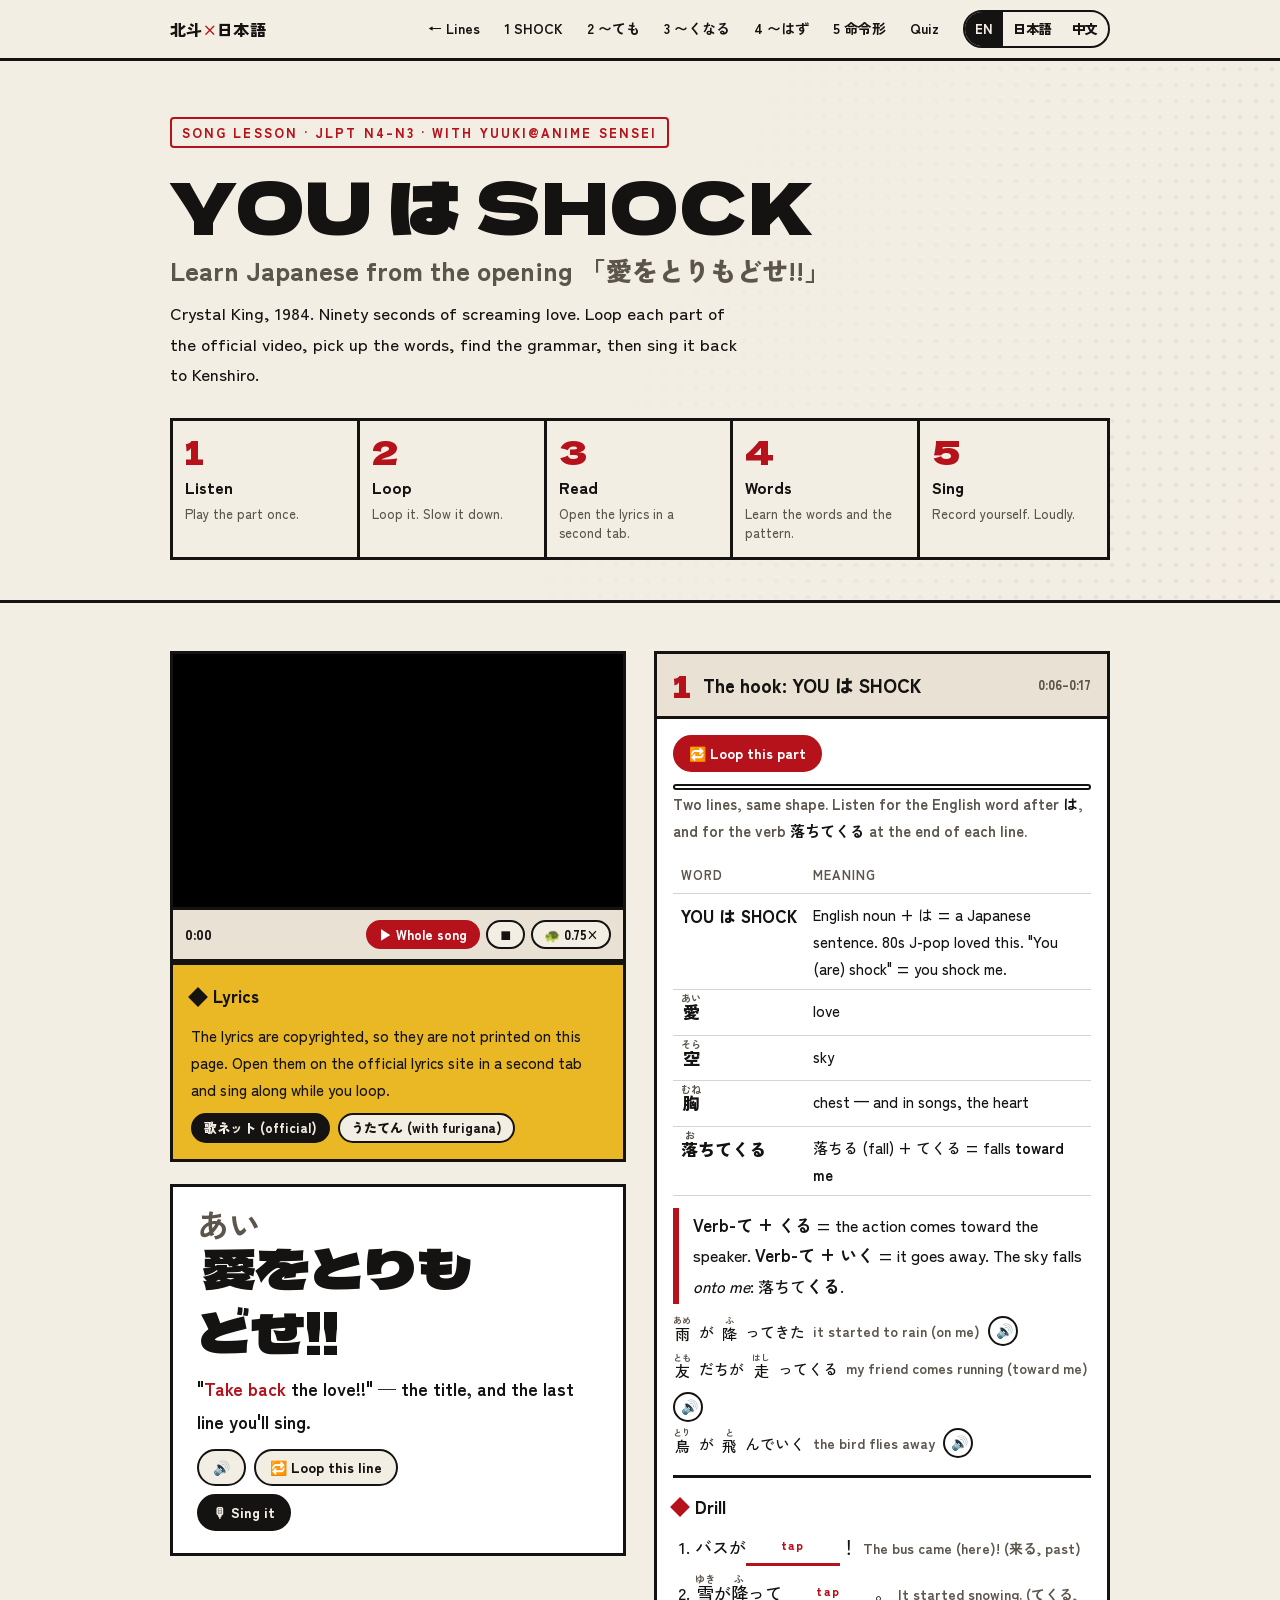
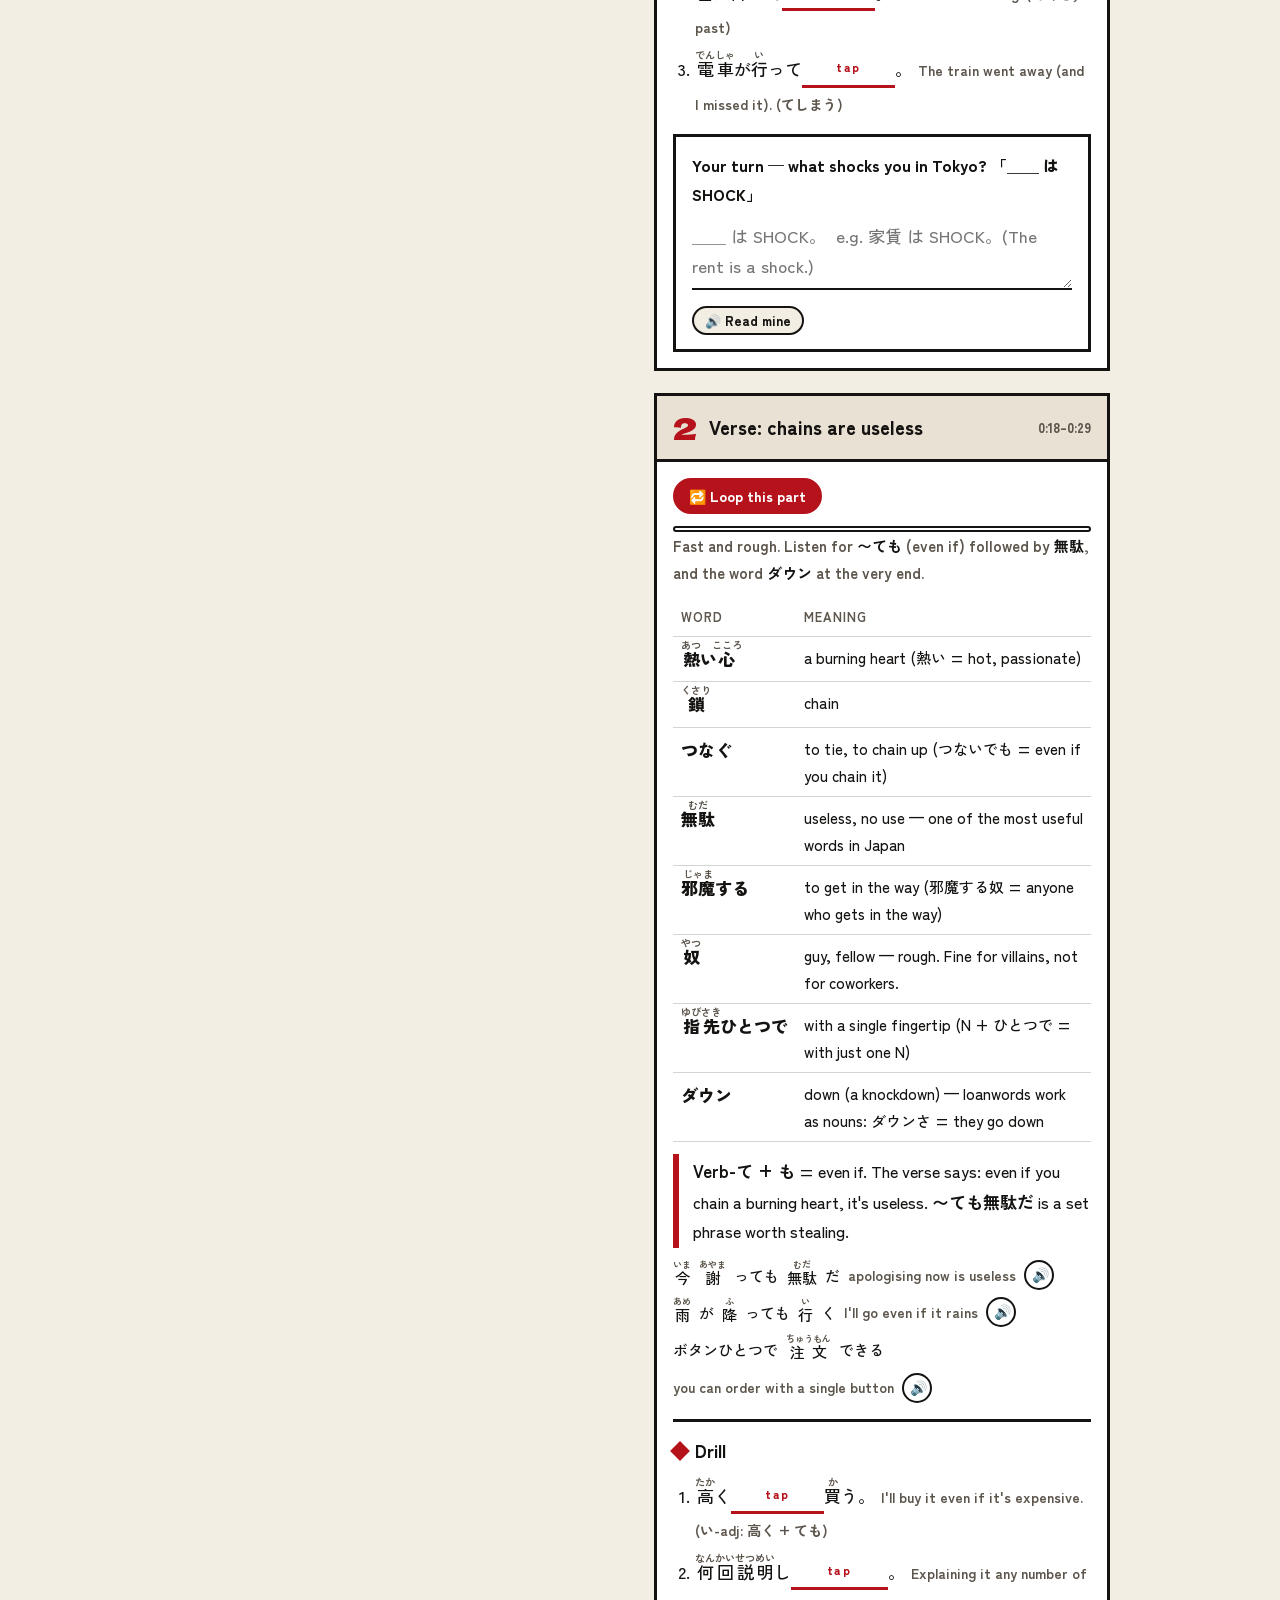
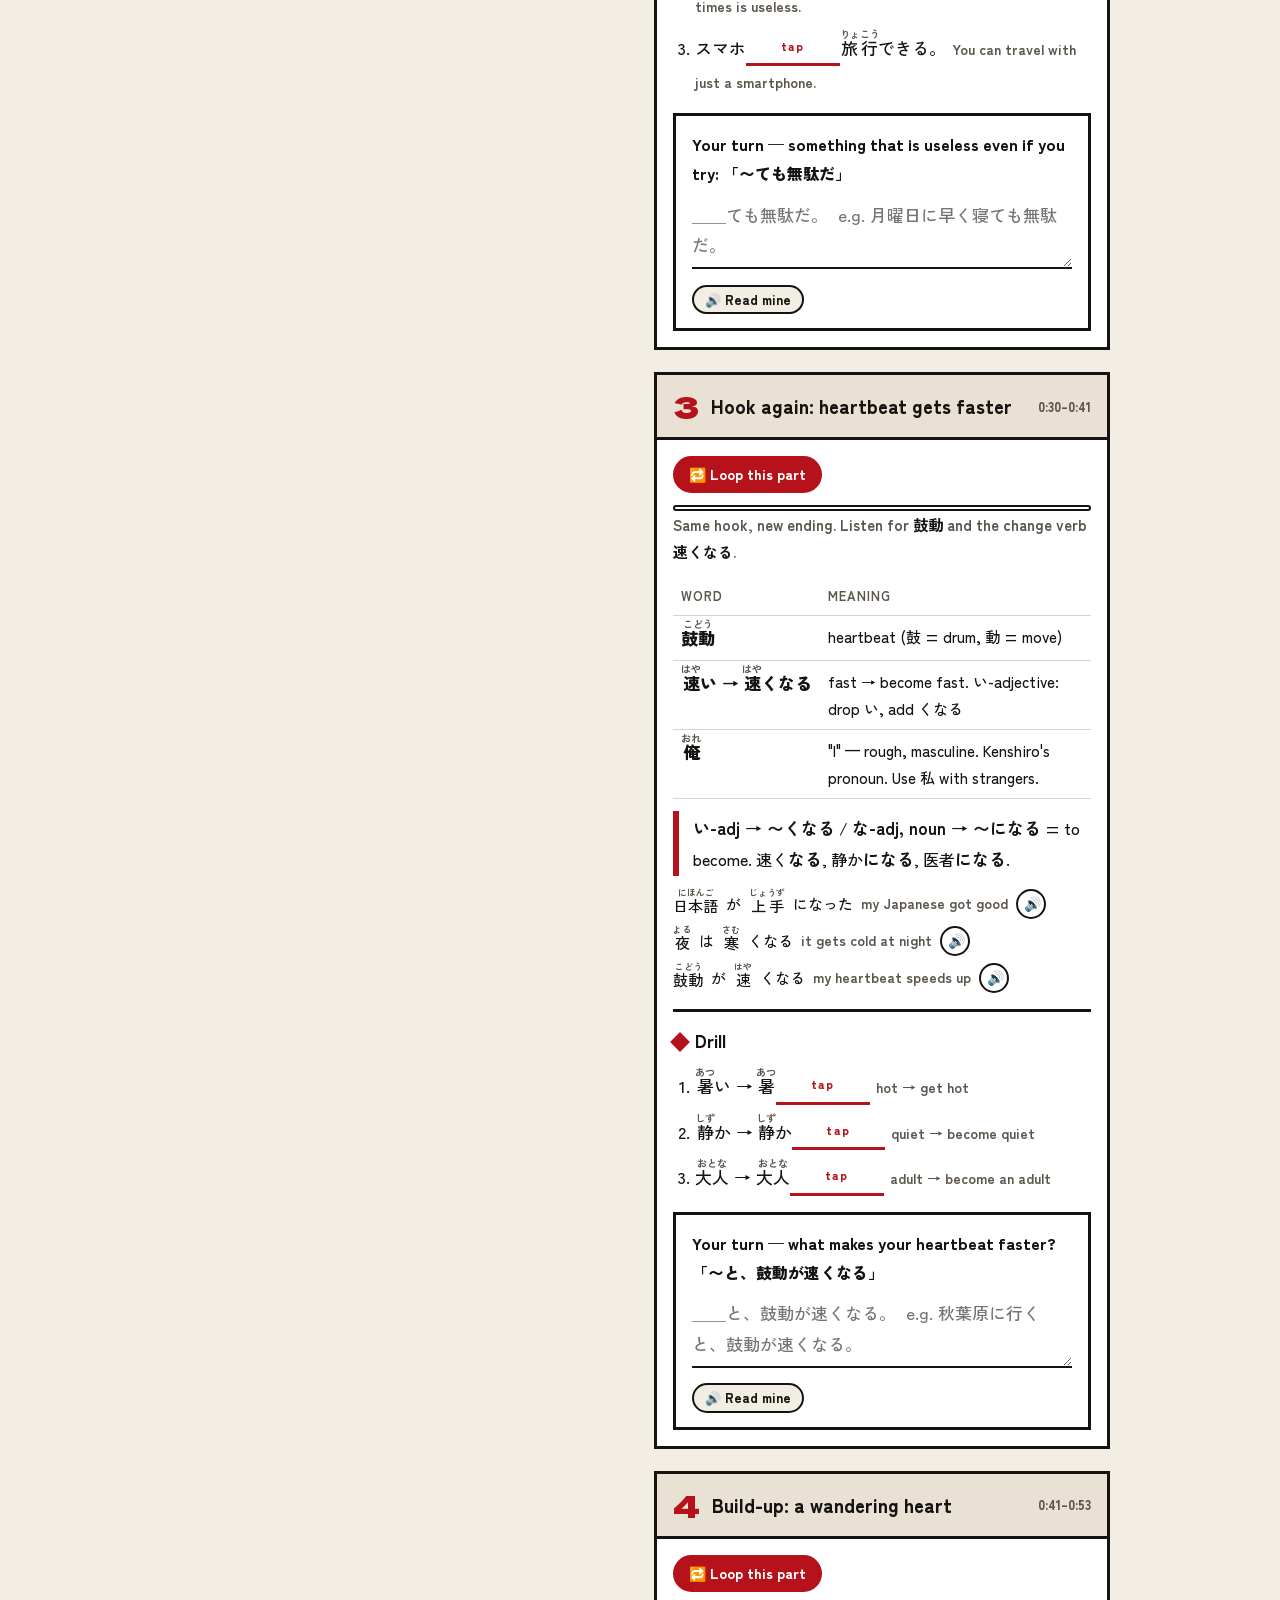
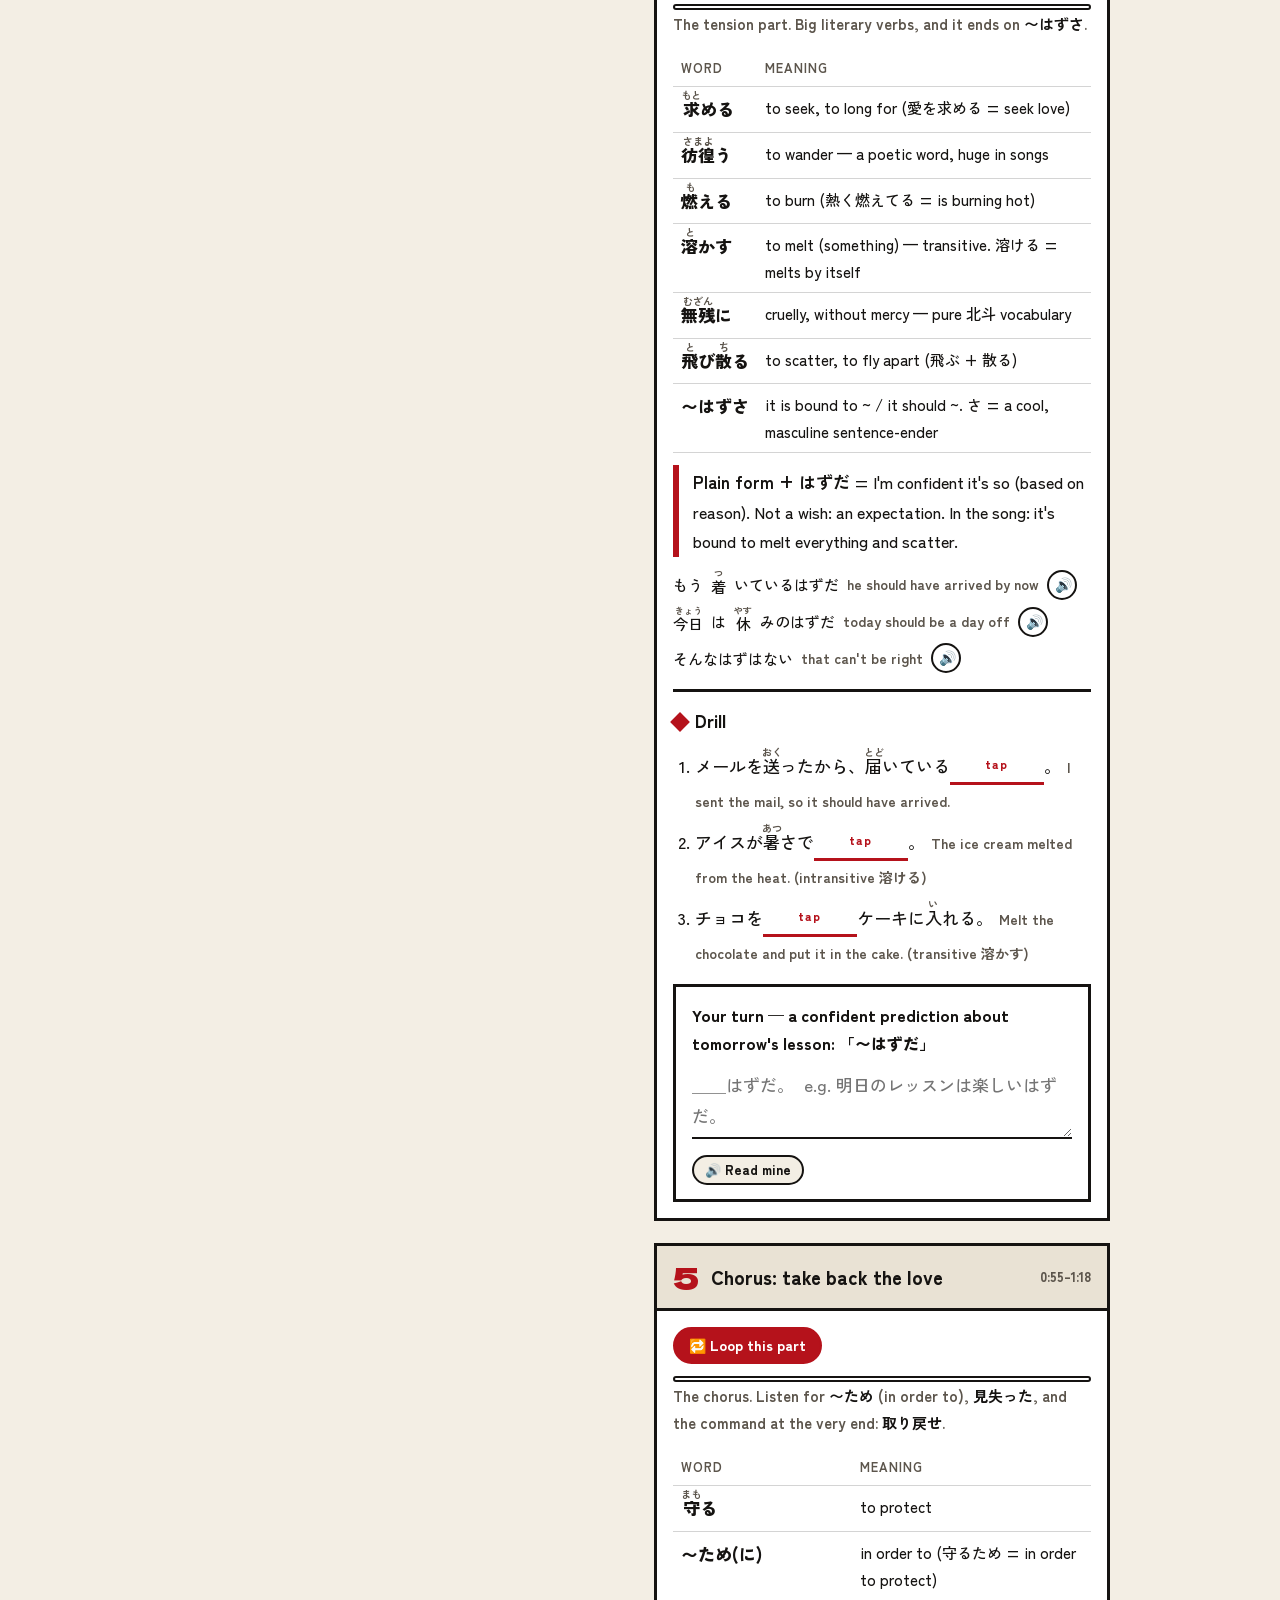
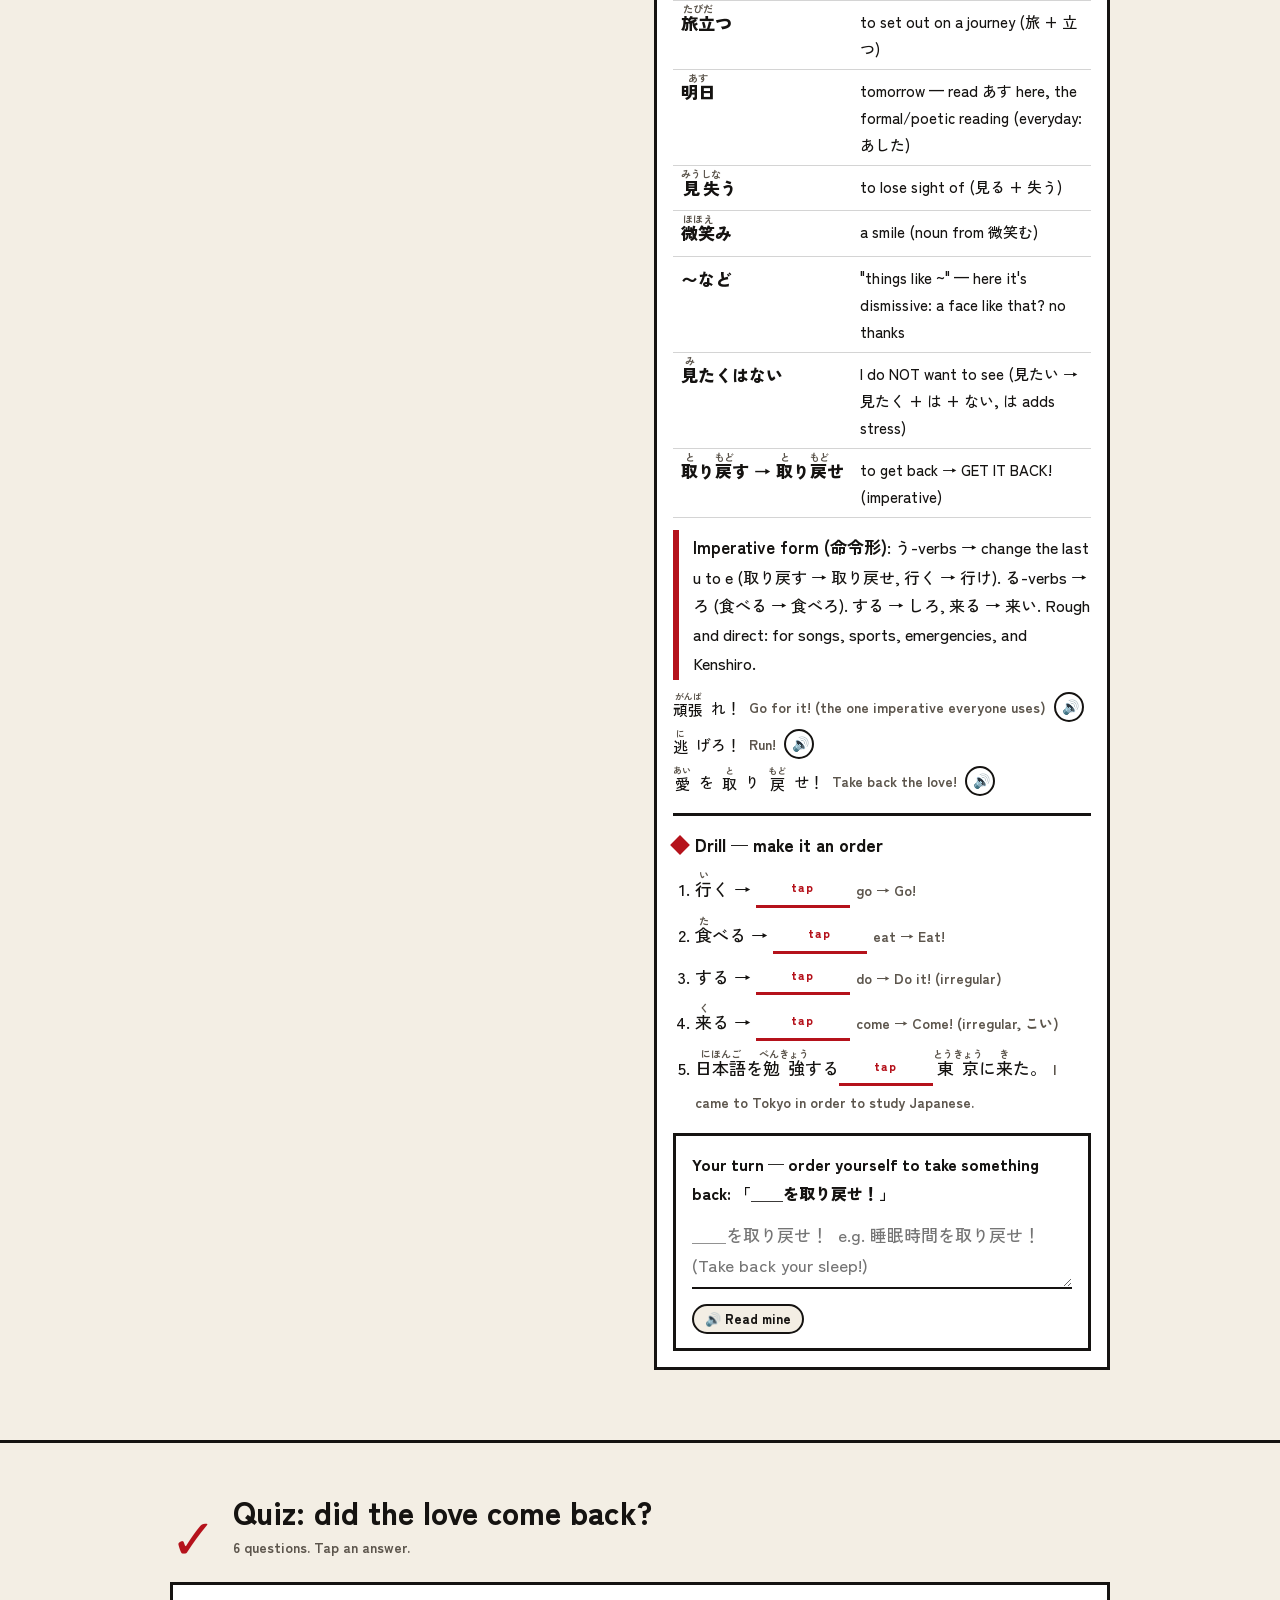
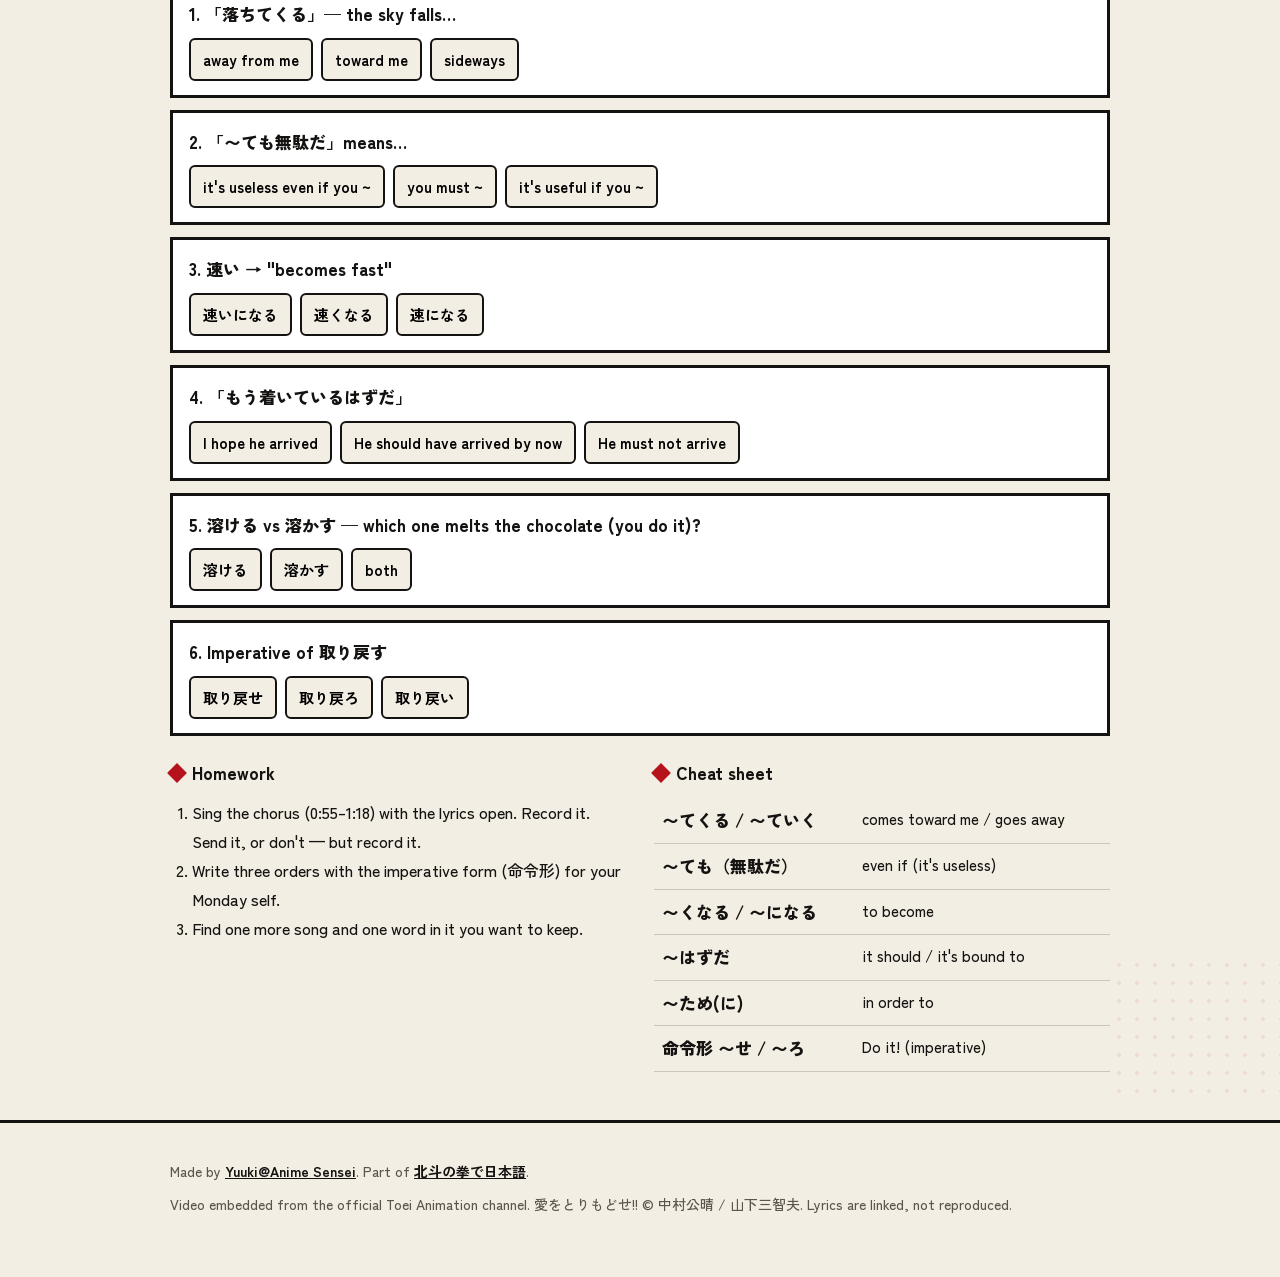
==== ai/index.html @ b79bd090 "motif preview variants A/B/C (Refero: Roberta's / Epidemic Sound / Redbrick) via ?motif=" ====
<!doctype html>
<html lang="ja">
<head>
<meta charset="utf-8">
<meta name="viewport" content="width=device-width,initial-scale=1">
<title>愛をとりもどせ!! で日本語 — YOU は SHOCK, Japanese from the opening</title>
<meta name="description" content="Learn Japanese from the Fist of the North Star opening 愛をとりもどせ!! (Crystal King). Loop each part of the official video, learn the vocabulary and grammar, then sing it. JLPT N4–N3.">
<link rel="preconnect" href="https://fonts.googleapis.com">
<link rel="preconnect" href="https://fonts.gstatic.com" crossorigin>
<link href="https://fonts.googleapis.com/css2?family=Zen+Kaku+Gothic+New:wght@500;700;900&family=Dela+Gothic+One&display=swap" rel="stylesheet">
<link rel="stylesheet" href="../style.css">
<script src="../motif.js"></script>
<style>
/* page-specific */
.player-wrap{position:sticky;top:64px;z-index:20;border:3px solid var(--line);background:#000}
.player-wrap .yt{aspect-ratio:16/9;width:100%}
.player-wrap iframe{width:100%;height:100%;display:block}
.pbar{display:flex;gap:6px;flex-wrap:wrap;align-items:center;background:var(--paper-2);padding:10px 12px;border-top:3px solid var(--line)}
.pbar .now{font-weight:900;font-size:14px;margin-right:auto;font-variant-numeric:tabular-nums}
.layout{display:grid;grid-template-columns:1fr 1fr;gap:28px;align-items:start}
.layout .left{position:sticky;top:64px}
.seg{border:3px solid var(--line);background:#fff;margin-bottom:22px}
.seg .head{display:flex;align-items:center;gap:12px;padding:14px 16px;border-bottom:3px solid var(--line);background:var(--paper-2)}
.seg .head .n{font-family:"Dela Gothic One",sans-serif;font-size:30px;line-height:1;color:var(--red)}
.seg .head h2{margin:0;font-size:19px;font-weight:900;flex:1}
.seg .head .t{font-size:13px;font-weight:900;font-variant-numeric:tabular-nums;color:var(--sub)}
.seg .body{padding:16px}
.seg .cue{font-size:15px;color:var(--sub);font-weight:700;margin:0 0 12px}
.seg .cue b{color:var(--ink)}
.seg table{margin-bottom:12px}
.seg .drill{margin-top:16px;padding-top:14px}
.lyrics{border:3px solid var(--line);background:var(--gold);padding:16px 18px;margin:0 0 22px}
.lyrics h3::before{background:var(--ink)}
.lyrics p{margin:0 0 10px;font-size:15px}
.lyrics .row{display:flex;gap:8px;flex-wrap:wrap}
.title-line{border:3px solid var(--line);background:#fff;padding:22px 24px;margin:22px 0}
.title-line .jp{font-family:"Dela Gothic One","Zen Kaku Gothic New",sans-serif;font-size:clamp(30px,6vw,54px);line-height:1.2;margin:0}
.title-line .jp rt{font-family:"Zen Kaku Gothic New",sans-serif}
.title-line .en{font-size:18px;font-weight:700;margin:8px 0 0}
.title-line .en i{font-style:normal;color:var(--red)}
.seg .ex li{font-size:15px}
#song{overflow:visible}#song::before{display:none}
@media(max-width:880px){.layout{grid-template-columns:1fr}.layout .left{position:static}.player-wrap{position:sticky;top:58px}}
</style>
</head>
<body>

<header class="top">
  <div class="wrap">
    <a class="brand" href="../">北斗<b>×</b>日本語</a>
    <nav id="nav">
      <a href="../" data-i18n="nav.back">← Lines</a>
      <a href="#s1">1 SHOCK</a><a href="#s2">2 〜ても</a><a href="#s3">3 〜くなる</a><a href="#s4">4 〜はず</a><a href="#s5">5 命令形</a><a href="#quiz" data-i18n="nav.quiz">Quiz</a>
    </nav>
    <div class="lang" id="lang"><button data-lang="en" class="on">EN</button><button data-lang="ja">日本語</button><button data-lang="zh">中文</button></div>
  </div>
</header>

<div class="hero" id="top">
  <div class="wrap">
    <span class="eyebrow" data-i18n="hero.eyebrow">Song lesson · JLPT N4–N3 · with Yuuki@Anime Sensei</span>
    <h1>YOU は SHOCK<span class="en" data-i18n="hero.sub">Learn Japanese from the opening 「愛をとりもどせ!!」</span></h1>
    <p class="lead" data-i18n="hero.lead">Crystal King, 1984. Ninety seconds of screaming love. Loop each part of the official video, pick up the words, find the grammar, then sing it back to Kenshiro.</p>
    <div class="howto">
      <div><div class="n">1</div><div class="t" data-i18n="how.1t">Listen</div><div class="d" data-i18n="how.1d">Play the part once.</div></div>
      <div><div class="n">2</div><div class="t" data-i18n="how.2t">Loop</div><div class="d" data-i18n="how.2d">Loop it. Slow it down.</div></div>
      <div><div class="n">3</div><div class="t" data-i18n="how.3t">Read</div><div class="d" data-i18n="how.3d">Open the lyrics in a second tab.</div></div>
      <div><div class="n">4</div><div class="t" data-i18n="how.4t">Words</div><div class="d" data-i18n="how.4d">Learn the words and the pattern.</div></div>
      <div><div class="n">5</div><div class="t" data-i18n="how.5t">Sing</div><div class="d" data-i18n="how.5d">Record yourself. Loudly.</div></div>
    </div>
  </div>
</div>

<section id="song">
  <div class="wrap">
    <div class="layout">
      <div class="left">
        <div class="player-wrap">
          <div class="yt" id="ytOP"></div>
          <div class="pbar">
            <span class="now" id="now">0:00</span>
            <button class="btn sm primary" id="playAll" data-i18n="btn.all">▶ Whole song</button>
            <button class="btn sm" id="stopAll">⏹</button>
            <button class="btn sm" id="slowAll" data-i18n="btn.slow">🐢 0.75×</button>
          </div>
        </div>
        <div class="lyrics">
          <h3 data-i18n="ly.h">Lyrics</h3>
          <p data-i18n="ly.p">The lyrics are copyrighted, so they are not printed on this page. Open them on the official lyrics site in a second tab and sing along while you loop.</p>
          <div class="row">
            <a class="btn dark sm" href="https://www.uta-net.com/song/163/" target="_blank" rel="noopener">歌ネット (official)</a>
            <a class="btn sm" href="https://utaten.com/lyric/ja00001833/" target="_blank" rel="noopener" data-i18n="ly.furi">うたてん (with furigana)</a>
          </div>
        </div>
        <div class="title-line">
          <p class="jp"><ruby>愛<rt>あい</rt></ruby>をとりもどせ!!</p>
          <p class="en" data-i18n="title.en">"<i>Take back</i> the love!!" — the title, and the last line you'll sing.</p>
          <div class="ctl" style="margin-top:12px">
            <button class="btn act-say" data-say="愛を取り戻せ！">🔊</button>
            <button class="btn act-seg" data-seg="74.2,78.2" data-i18n="btn.loopline">🔁 Loop this line</button>
            <div class="rec"><button class="btn dark act-rec" data-i18n="btn.rec">🎙 Sing it</button><span class="dot"></span><audio controls class="mine" hidden></audio></div>
          </div>
        </div>
      </div>

      <div class="right">

        <!-- S1 -->
        <div class="seg" id="s1">
          <div class="head"><div class="n">1</div><h2 data-i18n="s1.h">The hook: YOU は SHOCK</h2><span class="t">0:06–0:17</span></div>
          <div class="body">
            <div class="ctl" data-seg="5.8,17.5"><button class="btn primary act-seg" data-seg="5.8,17.5" data-i18n="btn.loop">🔁 Loop this part</button><div class="loopbar"><i></i></div></div>
            <p class="cue" data-i18n="s1.cue">Two lines, same shape. Listen for the English word after <b>は</b>, and for the verb <b>落ちてくる</b> at the end of each line.</p>
            <table>
              <tr><th data-i18n="th.word">word</th><th data-i18n="th.meaning">meaning</th></tr>
              <tr><td class="w">YOU は SHOCK</td><td data-i18n="s1.w1">English noun + は = a Japanese sentence. 80s J-pop loved this. "You (are) shock" = you shock me.</td></tr>
              <tr><td class="w"><ruby>愛<rt>あい</rt></ruby></td><td data-i18n="s1.w2">love</td></tr>
              <tr><td class="w"><ruby>空<rt>そら</rt></ruby></td><td data-i18n="s1.w3">sky</td></tr>
              <tr><td class="w"><ruby>胸<rt>むね</rt></ruby></td><td data-i18n="s1.w4">chest — and in songs, the heart</td></tr>
              <tr><td class="w"><ruby>落<rt>お</rt></ruby>ちてくる</td><td data-i18n="s1.w5">落ちる (fall) + てくる = falls <b>toward me</b></td></tr>
            </table>
            <div class="gp" data-i18n="s1.gp"><b>Verb-て + くる</b> = the action comes toward the speaker. <b>Verb-て + いく</b> = it goes away. The sky falls <i>onto me</i>: 落ちて<b>くる</b>.</div>
            <ul class="ex">
              <li><ruby>雨<rt>あめ</rt></ruby>が<ruby>降<rt>ふ</rt></ruby>ってきた <span class="m" data-i18n="s1.e1">it started to rain (on me)</span><button class="spk" data-say="雨が降ってきた">🔊</button></li>
              <li><ruby>友<rt>とも</rt></ruby>だちが<ruby>走<rt>はし</rt></ruby>ってくる <span class="m" data-i18n="s1.e2">my friend comes running (toward me)</span><button class="spk" data-say="友だちが走ってくる">🔊</button></li>
              <li><ruby>鳥<rt>とり</rt></ruby>が<ruby>飛<rt>と</rt></ruby>んでいく <span class="m" data-i18n="s1.e3">the bird flies away</span><button class="spk" data-say="鳥が飛んでいく">🔊</button></li>
            </ul>
            <div class="drill">
              <h3 data-i18n="drill.h">Drill</h3>
              <ol>
                <li>バスが<button class="blank">来た</button>！<span class="m" data-i18n="s1.d1">The bus came (here)! (来る, past)</span></li>
                <li><ruby>雪<rt>ゆき</rt></ruby>が<ruby>降<rt>ふ</rt></ruby>って<button class="blank">きた</button>。<span class="m" data-i18n="s1.d2">It started snowing. (てくる, past)</span></li>
                <li><ruby>電車<rt>でんしゃ</rt></ruby>が<ruby>行<rt>い</rt></ruby>って<button class="blank">しまった</button>。<span class="m" data-i18n="s1.d3">The train went away (and I missed it). (てしまう)</span></li>
              </ol>
              <div class="yourturn">
                <label data-i18n="s1.yt">Your turn — what shocks you in Tokyo? 「＿＿ は SHOCK」</label>
                <textarea data-store="ai-s1" data-i18n-ph="s1.ph" placeholder="＿＿ は SHOCK。  e.g. 家賃 は SHOCK。(The rent is a shock.)"></textarea>
                <div class="row"><button class="btn sm act-say-ta" data-i18n="btn.readmine">🔊 Read mine</button></div>
              </div>
            </div>
          </div>
        </div>

        <!-- S2 -->
        <div class="seg" id="s2">
          <div class="head"><div class="n">2</div><h2 data-i18n="s2.h">Verse: chains are useless</h2><span class="t">0:18–0:29</span></div>
          <div class="body">
            <div class="ctl" data-seg="17.8,29.6"><button class="btn primary act-seg" data-seg="17.8,29.6" data-i18n="btn.loop">🔁 Loop this part</button><div class="loopbar"><i></i></div></div>
            <p class="cue" data-i18n="s2.cue">Fast and rough. Listen for <b>〜ても</b> (even if) followed by <b>無駄</b>, and the word <b>ダウン</b> at the very end.</p>
            <table>
              <tr><th data-i18n="th.word">word</th><th data-i18n="th.meaning">meaning</th></tr>
              <tr><td class="w"><ruby>熱<rt>あつ</rt></ruby>い<ruby>心<rt>こころ</rt></ruby></td><td data-i18n="s2.w1">a burning heart (熱い = hot, passionate)</td></tr>
              <tr><td class="w"><ruby>鎖<rt>くさり</rt></ruby></td><td data-i18n="s2.w2">chain</td></tr>
              <tr><td class="w">つなぐ</td><td data-i18n="s2.w3">to tie, to chain up (つないでも = even if you chain it)</td></tr>
              <tr><td class="w"><ruby>無駄<rt>むだ</rt></ruby></td><td data-i18n="s2.w4">useless, no use — one of the most useful words in Japan</td></tr>
              <tr><td class="w"><ruby>邪魔<rt>じゃま</rt></ruby>する</td><td data-i18n="s2.w5">to get in the way (邪魔する奴 = anyone who gets in the way)</td></tr>
              <tr><td class="w"><ruby>奴<rt>やつ</rt></ruby></td><td data-i18n="s2.w6">guy, fellow — rough. Fine for villains, not for coworkers.</td></tr>
              <tr><td class="w"><ruby>指先<rt>ゆびさき</rt></ruby>ひとつで</td><td data-i18n="s2.w7">with a single fingertip (N + ひとつで = with just one N)</td></tr>
              <tr><td class="w">ダウン</td><td data-i18n="s2.w8">down (a knockdown) — loanwords work as nouns: ダウンさ = they go down</td></tr>
            </table>
            <div class="gp" data-i18n="s2.gp"><b>Verb-て + も</b> = even if. The verse says: even if you chain a burning heart, it's useless. <b>〜ても無駄だ</b> is a set phrase worth stealing.</div>
            <ul class="ex">
              <li><ruby>今<rt>いま</rt></ruby><ruby>謝<rt>あやま</rt></ruby>っても<ruby>無駄<rt>むだ</rt></ruby>だ <span class="m" data-i18n="s2.e1">apologising now is useless</span><button class="spk" data-say="今謝っても無駄だ">🔊</button></li>
              <li><ruby>雨<rt>あめ</rt></ruby>が<ruby>降<rt>ふ</rt></ruby>っても<ruby>行<rt>い</rt></ruby>く <span class="m" data-i18n="s2.e2">I'll go even if it rains</span><button class="spk" data-say="雨が降っても行く">🔊</button></li>
              <li>ボタンひとつで<ruby>注文<rt>ちゅうもん</rt></ruby>できる <span class="m" data-i18n="s2.e3">you can order with a single button</span><button class="spk" data-say="ボタンひとつで注文できる">🔊</button></li>
            </ul>
            <div class="drill">
              <h3 data-i18n="drill.h">Drill</h3>
              <ol>
                <li><ruby>高<rt>たか</rt></ruby>く<button class="blank">ても</button><ruby>買<rt>か</rt></ruby>う。<span class="m" data-i18n="s2.d1">I'll buy it even if it's expensive. (い-adj: 高く + ても)</span></li>
                <li><ruby>何回<rt>なんかい</rt></ruby><ruby>説明<rt>せつめい</rt></ruby>し<button class="blank">ても無駄だ</button>。<span class="m" data-i18n="s2.d2">Explaining it any number of times is useless.</span></li>
                <li>スマホ<button class="blank">ひとつで</button><ruby>旅行<rt>りょこう</rt></ruby>できる。<span class="m" data-i18n="s2.d3">You can travel with just a smartphone.</span></li>
              </ol>
              <div class="yourturn">
                <label data-i18n="s2.yt">Your turn — something that is useless even if you try: 「〜ても無駄だ」</label>
                <textarea data-store="ai-s2" data-i18n-ph="s2.ph" placeholder="＿＿ても無駄だ。  e.g. 月曜日に早く寝ても無駄だ。"></textarea>
                <div class="row"><button class="btn sm act-say-ta" data-i18n="btn.readmine">🔊 Read mine</button></div>
              </div>
            </div>
          </div>
        </div>

        <!-- S3 -->
        <div class="seg" id="s3">
          <div class="head"><div class="n">3</div><h2 data-i18n="s3.h">Hook again: heartbeat gets faster</h2><span class="t">0:30–0:41</span></div>
          <div class="body">
            <div class="ctl" data-seg="29.8,41.2"><button class="btn primary act-seg" data-seg="29.8,41.2" data-i18n="btn.loop">🔁 Loop this part</button><div class="loopbar"><i></i></div></div>
            <p class="cue" data-i18n="s3.cue">Same hook, new ending. Listen for <b>鼓動</b> and the change verb <b>速くなる</b>.</p>
            <table>
              <tr><th data-i18n="th.word">word</th><th data-i18n="th.meaning">meaning</th></tr>
              <tr><td class="w"><ruby>鼓動<rt>こどう</rt></ruby></td><td data-i18n="s3.w1">heartbeat (鼓 = drum, 動 = move)</td></tr>
              <tr><td class="w"><ruby>速<rt>はや</rt></ruby>い → <ruby>速<rt>はや</rt></ruby>くなる</td><td data-i18n="s3.w2">fast → become fast. い-adjective: drop い, add くなる</td></tr>
              <tr><td class="w"><ruby>俺<rt>おれ</rt></ruby></td><td data-i18n="s3.w3">"I" — rough, masculine. Kenshiro's pronoun. Use 私 with strangers.</td></tr>
            </table>
            <div class="gp" data-i18n="s3.gp"><b>い-adj → 〜くなる</b> / <b>な-adj, noun → 〜になる</b> = to become. 速く<b>なる</b>, 静か<b>になる</b>, 医者<b>になる</b>.</div>
            <ul class="ex">
              <li><ruby>日本語<rt>にほんご</rt></ruby>が<ruby>上手<rt>じょうず</rt></ruby>になった <span class="m" data-i18n="s3.e1">my Japanese got good</span><button class="spk" data-say="日本語が上手になった">🔊</button></li>
              <li><ruby>夜<rt>よる</rt></ruby>は<ruby>寒<rt>さむ</rt></ruby>くなる <span class="m" data-i18n="s3.e2">it gets cold at night</span><button class="spk" data-say="夜は寒くなる">🔊</button></li>
              <li><ruby>鼓動<rt>こどう</rt></ruby>が<ruby>速<rt>はや</rt></ruby>くなる <span class="m" data-i18n="s3.e3">my heartbeat speeds up</span><button class="spk" data-say="鼓動が速くなる">🔊</button></li>
            </ul>
            <div class="drill">
              <h3 data-i18n="drill.h">Drill</h3>
              <ol>
                <li><ruby>暑<rt>あつ</rt></ruby>い → <ruby>暑<rt>あつ</rt></ruby><button class="blank">くなる</button><span class="m" data-i18n="s3.d1">hot → get hot</span></li>
                <li><ruby>静<rt>しず</rt></ruby>か → <ruby>静<rt>しず</rt></ruby>か<button class="blank">になる</button><span class="m" data-i18n="s3.d2">quiet → become quiet</span></li>
                <li><ruby>大人<rt>おとな</rt></ruby> → <ruby>大人<rt>おとな</rt></ruby><button class="blank">になる</button><span class="m" data-i18n="s3.d3">adult → become an adult</span></li>
              </ol>
              <div class="yourturn">
                <label data-i18n="s3.yt">Your turn — what makes your heartbeat faster? 「〜と、鼓動が速くなる」</label>
                <textarea data-store="ai-s3" data-i18n-ph="s3.ph" placeholder="＿＿と、鼓動が速くなる。  e.g. 秋葉原に行くと、鼓動が速くなる。"></textarea>
                <div class="row"><button class="btn sm act-say-ta" data-i18n="btn.readmine">🔊 Read mine</button></div>
              </div>
            </div>
          </div>
        </div>

        <!-- S4 -->
        <div class="seg" id="s4">
          <div class="head"><div class="n">4</div><h2 data-i18n="s4.h">Build-up: a wandering heart</h2><span class="t">0:41–0:53</span></div>
          <div class="body">
            <div class="ctl" data-seg="41.4,54.2"><button class="btn primary act-seg" data-seg="41.4,54.2" data-i18n="btn.loop">🔁 Loop this part</button><div class="loopbar"><i></i></div></div>
            <p class="cue" data-i18n="s4.cue">The tension part. Big literary verbs, and it ends on <b>〜はずさ</b>.</p>
            <table>
              <tr><th data-i18n="th.word">word</th><th data-i18n="th.meaning">meaning</th></tr>
              <tr><td class="w"><ruby>求<rt>もと</rt></ruby>める</td><td data-i18n="s4.w1">to seek, to long for (愛を求める = seek love)</td></tr>
              <tr><td class="w"><ruby>彷徨<rt>さまよ</rt></ruby>う</td><td data-i18n="s4.w2">to wander — a poetic word, huge in songs</td></tr>
              <tr><td class="w"><ruby>燃<rt>も</rt></ruby>える</td><td data-i18n="s4.w3">to burn (熱く燃えてる = is burning hot)</td></tr>
              <tr><td class="w"><ruby>溶<rt>と</rt></ruby>かす</td><td data-i18n="s4.w4">to melt (something) — transitive. 溶ける = melts by itself</td></tr>
              <tr><td class="w"><ruby>無残<rt>むざん</rt></ruby>に</td><td data-i18n="s4.w5">cruelly, without mercy — pure 北斗 vocabulary</td></tr>
              <tr><td class="w"><ruby>飛<rt>と</rt></ruby>び<ruby>散<rt>ち</rt></ruby>る</td><td data-i18n="s4.w6">to scatter, to fly apart (飛ぶ + 散る)</td></tr>
              <tr><td class="w">〜はずさ</td><td data-i18n="s4.w7">it is bound to ~ / it should ~. さ = a cool, masculine sentence-ender</td></tr>
            </table>
            <div class="gp" data-i18n="s4.gp"><b>Plain form + はずだ</b> = I'm confident it's so (based on reason). Not a wish: an expectation. In the song: it's bound to melt everything and scatter.</div>
            <ul class="ex">
              <li>もう<ruby>着<rt>つ</rt></ruby>いているはずだ <span class="m" data-i18n="s4.e1">he should have arrived by now</span><button class="spk" data-say="もう着いているはずだ">🔊</button></li>
              <li><ruby>今日<rt>きょう</rt></ruby>は<ruby>休<rt>やす</rt></ruby>みのはずだ <span class="m" data-i18n="s4.e2">today should be a day off</span><button class="spk" data-say="今日は休みのはずだ">🔊</button></li>
              <li>そんなはずはない <span class="m" data-i18n="s4.e3">that can't be right</span><button class="spk" data-say="そんなはずはない">🔊</button></li>
            </ul>
            <div class="drill">
              <h3 data-i18n="drill.h">Drill</h3>
              <ol>
                <li>メールを<ruby>送<rt>おく</rt></ruby>ったから、<ruby>届<rt>とど</rt></ruby>いている<button class="blank">はずだ</button>。<span class="m" data-i18n="s4.d1">I sent the mail, so it should have arrived.</span></li>
                <li>アイスが<ruby>暑<rt>あつ</rt></ruby>さで<button class="blank">溶けた</button>。<span class="m" data-i18n="s4.d2">The ice cream melted from the heat. (intransitive 溶ける)</span></li>
                <li>チョコを<button class="blank">溶かして</button>ケーキに<ruby>入<rt>い</rt></ruby>れる。<span class="m" data-i18n="s4.d3">Melt the chocolate and put it in the cake. (transitive 溶かす)</span></li>
              </ol>
              <div class="yourturn">
                <label data-i18n="s4.yt">Your turn — a confident prediction about tomorrow's lesson: 「〜はずだ」</label>
                <textarea data-store="ai-s4" data-i18n-ph="s4.ph" placeholder="＿＿はずだ。  e.g. 明日のレッスンは楽しいはずだ。"></textarea>
                <div class="row"><button class="btn sm act-say-ta" data-i18n="btn.readmine">🔊 Read mine</button></div>
              </div>
            </div>
          </div>
        </div>

        <!-- S5 -->
        <div class="seg" id="s5">
          <div class="head"><div class="n">5</div><h2 data-i18n="s5.h">Chorus: take back the love</h2><span class="t">0:55–1:18</span></div>
          <div class="body">
            <div class="ctl" data-seg="55.2,78.2"><button class="btn primary act-seg" data-seg="55.2,78.2" data-i18n="btn.loop">🔁 Loop this part</button><div class="loopbar"><i></i></div></div>
            <p class="cue" data-i18n="s5.cue">The chorus. Listen for <b>〜ため</b> (in order to), <b>見失った</b>, and the command at the very end: <b>取り戻せ</b>.</p>
            <table>
              <tr><th data-i18n="th.word">word</th><th data-i18n="th.meaning">meaning</th></tr>
              <tr><td class="w"><ruby>守<rt>まも</rt></ruby>る</td><td data-i18n="s5.w1">to protect</td></tr>
              <tr><td class="w">〜ため(に)</td><td data-i18n="s5.w2">in order to (守るため = in order to protect)</td></tr>
              <tr><td class="w"><ruby>旅立<rt>たびだ</rt></ruby>つ</td><td data-i18n="s5.w3">to set out on a journey (旅 + 立つ)</td></tr>
              <tr><td class="w"><ruby>明日<rt>あす</rt></ruby></td><td data-i18n="s5.w4">tomorrow — read あす here, the formal/poetic reading (everyday: あした)</td></tr>
              <tr><td class="w"><ruby>見失<rt>みうしな</rt></ruby>う</td><td data-i18n="s5.w5">to lose sight of (見る + 失う)</td></tr>
              <tr><td class="w"><ruby>微笑<rt>ほほえ</rt></ruby>み</td><td data-i18n="s5.w6">a smile (noun from 微笑む)</td></tr>
              <tr><td class="w">〜など</td><td data-i18n="s5.w7">"things like ~" — here it's dismissive: a face like that? no thanks</td></tr>
              <tr><td class="w"><ruby>見<rt>み</rt></ruby>たくはない</td><td data-i18n="s5.w8">I do NOT want to see (見たい → 見たく + は + ない, は adds stress)</td></tr>
              <tr><td class="w"><ruby>取<rt>と</rt></ruby>り<ruby>戻<rt>もど</rt></ruby>す → <ruby>取<rt>と</rt></ruby>り<ruby>戻<rt>もど</rt></ruby>せ</td><td data-i18n="s5.w9">to get back → GET IT BACK! (imperative)</td></tr>
            </table>
            <div class="gp" data-i18n="s5.gp"><b>Imperative form (命令形)</b>: う-verbs → change the last u to e (取り戻す → 取り戻せ, 行く → 行け). る-verbs → ろ (食べる → 食べろ). する → しろ, 来る → 来い. Rough and direct: for songs, sports, emergencies, and Kenshiro.</div>
            <ul class="ex">
              <li><ruby>頑張<rt>がんば</rt></ruby>れ！ <span class="m" data-i18n="s5.e1">Go for it! (the one imperative everyone uses)</span><button class="spk" data-say="頑張れ！">🔊</button></li>
              <li><ruby>逃<rt>に</rt></ruby>げろ！ <span class="m" data-i18n="s5.e2">Run!</span><button class="spk" data-say="逃げろ！">🔊</button></li>
              <li><ruby>愛<rt>あい</rt></ruby>を<ruby>取<rt>と</rt></ruby>り<ruby>戻<rt>もど</rt></ruby>せ！ <span class="m" data-i18n="s5.e3">Take back the love!</span><button class="spk" data-say="愛を取り戻せ！">🔊</button></li>
            </ul>
            <div class="drill">
              <h3 data-i18n="drill.h">Drill — make it an order</h3>
              <ol>
                <li><ruby>行<rt>い</rt></ruby>く → <button class="blank">行け</button><span class="m" data-i18n="s5.d1">go → Go!</span></li>
                <li><ruby>食<rt>た</rt></ruby>べる → <button class="blank">食べろ</button><span class="m" data-i18n="s5.d2">eat → Eat!</span></li>
                <li>する → <button class="blank">しろ</button><span class="m" data-i18n="s5.d3">do → Do it! (irregular)</span></li>
                <li><ruby>来<rt>く</rt></ruby>る → <button class="blank">来い</button><span class="m" data-i18n="s5.d4">come → Come! (irregular, こい)</span></li>
                <li><ruby>日本語<rt>にほんご</rt></ruby>を<ruby>勉強<rt>べんきょう</rt></ruby>する<button class="blank">ために</button><ruby>東京<rt>とうきょう</rt></ruby>に<ruby>来<rt>き</rt></ruby>た。<span class="m" data-i18n="s5.d5">I came to Tokyo in order to study Japanese.</span></li>
              </ol>
              <div class="yourturn">
                <label data-i18n="s5.yt">Your turn — order yourself to take something back: 「＿＿を取り戻せ！」</label>
                <textarea data-store="ai-s5" data-i18n-ph="s5.ph" placeholder="＿＿を取り戻せ！  e.g. 睡眠時間を取り戻せ！(Take back your sleep!)"></textarea>
                <div class="row"><button class="btn sm act-say-ta" data-i18n="btn.readmine">🔊 Read mine</button></div>
              </div>
            </div>
          </div>
        </div>

      </div>
    </div>
  </div>
</section>

<section id="quiz">
  <div class="wrap">
    <div class="sec-head">
      <div class="num">✓</div>
      <div><h2 data-i18n="quiz.h">Quiz: did the love come back?</h2><div class="who" data-i18n="quiz.sub">6 questions. Tap an answer.</div></div>
    </div>
    <div id="quizBox"></div>
    <div class="score" id="score"></div>
    <div class="grid2" style="margin-top:22px">
      <div>
        <h3 data-i18n="hw.h">Homework</h3>
        <ol style="padding-left:22px;margin:0;font-size:16px">
          <li data-i18n="hw.1">Sing the chorus (0:55–1:18) with the lyrics open. Record it. Send it, or don't — but record it.</li>
          <li data-i18n="hw.2">Write three orders with the imperative form (命令形) for your Monday self.</li>
          <li data-i18n="hw.3">Find one more song and one word in it you want to keep.</li>
        </ol>
      </div>
      <div>
        <h3 data-i18n="cs.h">Cheat sheet</h3>
        <table>
          <tr><td class="w">〜てくる / 〜ていく</td><td data-i18n="cs.1">comes toward me / goes away</td></tr>
          <tr><td class="w">〜ても（無駄だ）</td><td data-i18n="cs.2">even if (it's useless)</td></tr>
          <tr><td class="w">〜くなる / 〜になる</td><td data-i18n="cs.3">to become</td></tr>
          <tr><td class="w">〜はずだ</td><td data-i18n="cs.4">it should / it's bound to</td></tr>
          <tr><td class="w">〜ため(に)</td><td data-i18n="cs.5">in order to</td></tr>
          <tr><td class="w">命令形 〜せ / 〜ろ</td><td data-i18n="cs.6">Do it! (imperative)</td></tr>
        </table>
      </div>
    </div>
  </div>
</section>

<footer>
  <div class="wrap">
    <span data-i18n="ft.1">Made by <a href="https://www.italki.com/teacher/4732907" target="_blank" rel="noopener">Yuuki@Anime Sensei</a>. Part of <a href="../">北斗の拳で日本語</a>.</span>
    <span data-i18n="ft.2">Video embedded from the official Toei Animation channel. 愛をとりもどせ!! © 中村公晴 / 山下三智夫. Lyrics are linked, not reproduced.</span>
  </div>
</footer>
<div class="toast" id="toast"></div>

<script src="https://www.youtube.com/iframe_api"></script>
<script>
const $=(s,r=document)=>r.querySelector(s), $$=(s,r=document)=>[...r.querySelectorAll(s)];
const toast=m=>{const t=$('#toast');t.textContent=m;t.classList.add('show');clearTimeout(t._h);t._h=setTimeout(()=>t.classList.remove('show'),1800)};
const store={get:k=>{try{return localStorage.getItem(k)}catch(e){return null}},set:(k,v)=>{try{localStorage.setItem(k,v)}catch(e){}}};

/* ---------- one player, many segments ---------- */
let P=null, loop=null, activeBtn=null, slow=false;
function onYouTubeIframeAPIReady(){
  P=new YT.Player('ytOP',{videoId:'xp6rspO4uYY',playerVars:{rel:0,modestbranding:1,playsinline:1,origin:location.origin},
    events:{onStateChange:e=>{if(e.data===YT.PlayerState.ENDED)stopLoop();}}});
  setInterval(()=>{ if(P&&P.getCurrentTime){const t=P.getCurrentTime();$('#now').textContent=Math.floor(t/60)+':'+String(Math.floor(t%60)).padStart(2,'0');} },250);
}
function stopLoop(){ if(loop){clearInterval(loop.t);loop=null;} if(activeBtn){activeBtn.classList.remove('on');const bar=activeBtn.parentElement.querySelector('.loopbar i');if(bar)bar.style.width='0';activeBtn=null;} }
function playSeg(a,b,btn){
  if(!P||!P.seekTo){toast('Player still loading…');return;}
  stopLoop(); P.seekTo(a,true); P.playVideo(); activeBtn=btn; btn.classList.add('on');
  const bar=btn.parentElement.querySelector('.loopbar i');
  loop={t:setInterval(()=>{const cur=P.getCurrentTime(); if(bar)bar.style.width=Math.max(0,Math.min(100,(cur-a)/(b-a)*100))+'%'; if(cur>=b)P.seekTo(a,true); else if(cur<a-0.6&&Date.now()-(loop.last||0)>1000){loop.last=Date.now();P.seekTo(a,true);}},80)};
  if(window.innerWidth<=880) window.scrollTo({top:0,behavior:'smooth'});
}
$$('.act-seg').forEach(b=>b.onclick=()=>{ if(b.classList.contains('on')){P.pauseVideo();stopLoop();return;} const [a,c]=b.dataset.seg.split(',').map(Number); playSeg(a,c,b); });
$('#playAll').onclick=()=>{stopLoop();P.seekTo(0,true);P.playVideo();};
$('#stopAll').onclick=()=>{P&&P.pauseVideo();stopLoop();};
$('#slowAll').onclick=e=>{slow=!slow;P.setPlaybackRate(slow?0.75:1);e.currentTarget.classList.toggle('on',slow);toast(slow?'0.75× speed':'Normal speed');};

/* ---------- TTS ---------- */
let voice=null;
function pickVoice(){const vs=speechSynthesis.getVoices().filter(v=>/^ja/i.test(v.lang));const pref=['O-Ren','Kyoko','Otoya','Google 日本語','Nanami','Keita'];vs.sort((a,b)=>{const ia=pref.findIndex(p=>a.name.includes(p)),ib=pref.findIndex(p=>b.name.includes(p));return (ia<0?99:ia)-(ib<0?99:ib)});voice=vs[0]||null;}
speechSynthesis.onvoiceschanged=pickVoice; pickVoice();
let cur=null;
function say(text,rate,btn){speechSynthesis.cancel();const u=new SpeechSynthesisUtterance(text);u.lang='ja-JP';if(voice)u.voice=voice;u.rate=rate;if(cur)cur.classList.remove('on');cur=btn||null;if(btn)btn.classList.add('on');u.onend=u.onerror=()=>{if(btn)btn.classList.remove('on')};speechSynthesis.speak(u);}
$$('.spk,.act-say').forEach(b=>b.onclick=()=>say(b.dataset.say,0.95,b));
$$('.act-say-ta').forEach(b=>b.onclick=()=>{const ta=b.closest('.yourturn').querySelector('textarea');const v=ta.value.trim();if(!v){toast('Write something first');ta.focus();return;}say(v,0.9,b)});

/* ---------- Recording ---------- */
let rec=null;
$$('.act-rec').forEach(b=>b.onclick=async()=>{
  const box=b.closest('.rec'), audio=box.querySelector('audio');
  if(rec&&rec.state==='recording'){rec.stop();return;}
  if(!navigator.mediaDevices){toast('Recording not supported here');return;}
  try{const stream=await navigator.mediaDevices.getUserMedia({audio:true});const chunks=[];rec=new MediaRecorder(stream);
    rec.ondataavailable=e=>chunks.push(e.data);
    rec.onstop=()=>{stream.getTracks().forEach(t=>t.stop());const blob=new Blob(chunks,{type:rec.mimeType||'audio/webm'});audio.src=URL.createObjectURL(blob);audio.hidden=false;box.classList.remove('live');b.textContent='🎙 Again';audio.play().catch(()=>{});};
    rec.start();box.classList.add('live');b.textContent='⏹ Stop';toast('Recording…');
  }catch(e){toast('Microphone blocked');}
});

/* ---------- Drills ---------- */
$$('.blank').forEach(b=>b.onclick=()=>{b.classList.toggle('show');if(b.classList.contains('show'))say(b.textContent,0.95);});
$$('textarea[data-store]').forEach(t=>{const v=store.get(t.dataset.store);if(v)t.value=v;t.oninput=()=>store.set(t.dataset.store,t.value)});

/* ---------- Quiz ---------- */
const QUIZ=[
 {q:{en:'「落ちてくる」— the sky falls…',ja:'「落ちてくる」— 空は…',zh:'「落ちてくる」— 天空…'},o:{en:['away from me','toward me','sideways'],ja:['私から離れて','私の方へ','横に'],zh:['遠離我','朝我而來','往旁邊']},a:1,why:{en:'てくる = the action comes toward the speaker.',ja:'てくる = 動作が話し手の方へ向かってくる。',zh:'てくる = 動作朝說話者而來。'}},
 {q:{en:'「〜ても無駄だ」means…',ja:'「〜ても無駄だ」の意味は…',zh:'「〜ても無駄だ」的意思是…'},o:{en:["it's useless even if you ~","you must ~","it's useful if you ~"],ja:['〜しても意味がない','〜しなければならない','〜すれば役に立つ'],zh:['就算～也沒用','必須～','～的話很有用']},a:0,why:{en:'ても = even if; 無駄 = useless.',ja:'ても = 〜しても。無駄 = 役に立たない。',zh:'ても = 即使；無駄 = 沒用。'}},
 {q:{en:'速い → "becomes fast"',ja:'速い → 「速くなる」の作り方は？',zh:'速い → 「變快」怎麼說？'},o:{en:['速いになる','速くなる','速になる'],ja:['速いになる','速くなる','速になる'],zh:['速いになる','速くなる','速になる']},a:1,why:{en:'い-adjective: drop い, add くなる.',ja:'い形容詞は い を取って くなる。',zh:'い形容詞：去掉 い 加 くなる。'}},
 {q:{en:'「もう着いているはずだ」',ja:'「もう着いているはずだ」の気持ちは？',zh:'「もう着いているはずだ」表達什麼？'},o:{en:['I hope he arrived','He should have arrived by now','He must not arrive'],ja:['着いてほしい','もう着いているに違いない','着いてはいけない'],zh:['希望他到了','他現在應該已經到了','他不可以到']},a:1,why:{en:'はず = confident expectation, not a wish.',ja:'はず = 根拠のある確信。願望ではない。',zh:'はず = 有根據的推測，不是願望。'}},
 {q:{en:'溶ける vs 溶かす — which one melts the chocolate (you do it)?',ja:'溶ける と 溶かす — 自分でチョコを溶かすのは？',zh:'溶ける 和 溶かす — 你動手融化巧克力是哪個？'},o:{en:['溶ける','溶かす','both'],ja:['溶ける','溶かす','両方'],zh:['溶ける','溶かす','都可以']},a:1,why:{en:'溶かす is transitive (someone melts it). 溶ける is intransitive (it melts).',ja:'溶かす は他動詞（人が溶かす）。溶ける は自動詞（勝手に溶ける）。',zh:'溶かす 是他動詞（有人去融）。溶ける 是自動詞（自己融化）。'}},
 {q:{en:'Imperative of 取り戻す',ja:'取り戻す の命令形は？',zh:'取り戻す 的命令形是？'},o:{en:['取り戻せ','取り戻ろ','取り戻い'],ja:['取り戻せ','取り戻ろ','取り戻い'],zh:['取り戻せ','取り戻ろ','取り戻い']},a:0,why:{en:'う-verb: last u → e. す → せ.',ja:'う動詞は最後の u を e に。す → せ。',zh:'う動詞：最後的 u 改成 e。す → せ。'}}
];
let LANG='en', answered=0, correct=0;
function renderQuiz(){
  const qb=$('#quizBox'); qb.innerHTML=''; answered=0; correct=0; $('#score').textContent='';
  QUIZ.forEach((it,i)=>{const d=document.createElement('div');d.className='q';
    d.innerHTML=`<p class="qt">${i+1}. ${it.q[LANG]}</p><div class="opts">${it.o[LANG].map((o,j)=>`<button data-j="${j}">${o}</button>`).join('')}</div><p class="why">${it.why[LANG]}</p>`;
    d.querySelectorAll('button').forEach(b=>b.onclick=()=>{if(d.classList.contains('answered'))return;d.classList.add('answered');const j=+b.dataset.j;d.querySelectorAll('button').forEach(x=>x.classList.add(+x.dataset.j===it.a?'ok':'ng'));answered++;if(j===it.a)correct++;if(answered===QUIZ.length)$('#score').textContent=`${correct} / ${QUIZ.length}`+(correct===QUIZ.length?' — 愛をとりもどせ!!':'');});
    qb.appendChild(d);});
}

/* ---------- i18n ---------- */
const I={
en:{},
ja:{
'nav.back':'← セリフ編','nav.quiz':'クイズ',
'hero.eyebrow':'歌のレッスン · JLPT N4–N3 · Yuuki@Anime Sensei','hero.sub':'オープニング「愛をとりもどせ!!」で日本語を学ぶ',
'hero.lead':'クリスタルキング、1984年。愛を叫び続ける90秒。公式映像をパートごとにループして、単語を拾い、文法を見つけて、ケンシロウに向かって歌い返そう。',
'how.1t':'聴く','how.1d':'まずパートを1回再生。','how.2t':'ループ','how.2d':'繰り返す。遅くもできる。','how.3t':'読む','how.3d':'歌詞は別タブで開く。','how.4t':'単語','how.4d':'単語とパターンを覚える。','how.5t':'歌う','how.5d':'録音する。大声で。',
'btn.all':'▶ 通しで再生','btn.slow':'🐢 0.75倍','btn.loop':'🔁 このパートをループ','btn.loopline':'🔁 この行をループ','btn.rec':'🎙 歌う','btn.readmine':'🔊 自分の文を読ませる',
'ly.h':'歌詞','ly.p':'歌詞は著作物なのでこのページには載せていません。公式の歌詞サイトを別タブで開いて、ループしながら一緒に歌ってください。','ly.furi':'うたてん（ふりがな付き）',
'title.en':'「愛を<i>取り戻せ</i>!!」— タイトルであり、最後に歌う一行。',
'th.word':'語','th.meaning':'意味','drill.h':'ドリル',
's1.h':'フック: YOU は SHOCK','s1.cue':'同じ形の2行。<b>は</b>のあとの英単語と、行末の動詞<b>落ちてくる</b>を聞き取って。',
's1.w1':'英語の名詞 + は = 日本語の文になる。80年代の歌謡曲はこれが大好き。「YouはShock」= 君は衝撃。','s1.w2':'愛','s1.w3':'空','s1.w4':'胸 — 歌の中では心のこと','s1.w5':'落ちる + てくる = <b>自分の方へ</b>落ちてくる',
's1.gp':'<b>動詞て形 + くる</b> = 動作が話し手の方へ来る。<b>て + いく</b> = 離れていく。空が<i>自分に</i>落ちてくる: 落ちて<b>くる</b>。',
's1.e1':'雨が降り始めた（自分に向かって）','s1.e2':'友だちが走って来る','s1.e3':'鳥が飛んでいく',
's1.d1':'バスが来た！（来る・過去）','s1.d2':'雪が降ってきた。（てくる・過去）','s1.d3':'電車が行ってしまった。（てしまう）',
's1.yt':'あなたの番 — 東京で衝撃だったことは？「＿＿ は SHOCK」','s1.ph':'＿＿ は SHOCK。  例: 家賃 は SHOCK。',
's2.h':'Aメロ: 鎖でつないでも無駄','s2.cue':'速くて荒い。<b>〜ても</b>（たとえ〜でも）の後の<b>無駄</b>と、最後の<b>ダウン</b>を聞き取って。',
's2.w1':'燃えるような心（熱い = 熱い・情熱的）','s2.w2':'鎖','s2.w3':'つなぐ・縛る（つないでも = 縛っても）','s2.w4':'役に立たない — 日本で一番使える単語のひとつ','s2.w5':'邪魔をする（邪魔する奴 = 邪魔をする者は誰でも）','s2.w6':'やつ — 乱暴。悪役には○、同僚には×。','s2.w7':'指先ひとつで（名詞 + ひとつで = たったひとつの〜で）','s2.w8':'ダウン（ノックダウン）— 外来語は名詞として使える: ダウンさ = 倒れる',
's2.gp':'<b>動詞て形 + も</b> = たとえ〜でも。Aメロは「燃える心を鎖でつないでも無駄だ」。<b>〜ても無駄だ</b>は盗む価値のある決まり文句。',
's2.e1':'今謝っても意味がない','s2.e2':'雨が降っても行く','s2.e3':'ボタンひとつで注文できる',
's2.d1':'高くても買う。（い形容詞: 高く + ても）','s2.d2':'何回説明しても無駄だ。','s2.d3':'スマホひとつで旅行できる。',
's2.yt':'あなたの番 — やっても無駄なこと:「〜ても無駄だ」','s2.ph':'＿＿ても無駄だ。  例: 月曜日に早く寝ても無駄だ。',
's3.h':'フック再び: 鼓動が速くなる','s3.cue':'同じフックで結びが変わる。<b>鼓動</b>と変化の動詞<b>速くなる</b>を聞き取って。',
's3.w1':'心臓の音（鼓 = 太鼓、動 = 動く）','s3.w2':'速い → 速くなる。い形容詞は い を取って くなる','s3.w3':'「私」— 乱暴で男っぽい。ケンシロウの一人称。初対面には 私。',
's3.gp':'<b>い形容詞 → 〜くなる</b> ／ <b>な形容詞・名詞 → 〜になる</b> = 〜になる。速く<b>なる</b>、静か<b>になる</b>、医者<b>になる</b>。',
's3.e1':'日本語が上手になった','s3.e2':'夜は寒くなる','s3.e3':'鼓動が速くなる',
's3.d1':'暑い → 暑くなる','s3.d2':'静か → 静かになる','s3.d3':'大人 → 大人になる',
's3.yt':'あなたの番 — 鼓動が速くなるのはどんな時？「〜と、鼓動が速くなる」','s3.ph':'＿＿と、鼓動が速くなる。  例: 秋葉原に行くと、鼓動が速くなる。',
's4.h':'Bメロ: 彷徨う心','s4.cue':'盛り上げのパート。文語っぽい大きな動詞が並び、<b>〜はずさ</b>で終わる。',
's4.w1':'求める・欲しがる（愛を求める）','s4.w2':'さまよう — 詩的な語。歌に頻出','s4.w3':'燃える（熱く燃えてる = 熱く燃えている）','s4.w4':'（何かを）溶かす — 他動詞。溶ける = 自然に溶ける','s4.w5':'むごく・容赦なく — まさに北斗の語彙','s4.w6':'飛び散る（飛ぶ + 散る）','s4.w7':'〜するはずだ。さ = 男っぽくてかっこいい文末',
's4.gp':'<b>普通形 + はずだ</b> = 根拠があってそう確信している。願いではなく予測。歌では「すべてを溶かして飛び散るはずだ」。',
's4.e1':'もう着いているはずだ','s4.e2':'今日は休みのはずだ','s4.e3':'そんなはずはない',
's4.d1':'メールを送ったから、届いているはずだ。','s4.d2':'アイスが暑さで溶けた。（自動詞 溶ける）','s4.d3':'チョコを溶かしてケーキに入れる。（他動詞 溶かす）',
's4.yt':'あなたの番 — 明日のレッスンへの自信ある予測:「〜はずだ」','s4.ph':'＿＿はずだ。  例: 明日のレッスンは楽しいはずだ。',
's5.h':'サビ: 愛を取り戻せ','s5.cue':'サビ。<b>〜ため</b>（〜のために）、<b>見失った</b>、そして最後の命令<b>取り戻せ</b>を聞き取って。',
's5.w1':'守る','s5.w2':'〜のために（守るため = 守るために）','s5.w3':'旅に出る（旅 + 立つ）','s5.w4':'明日 — ここでは あす。改まった・詩的な読み方（普段は あした）','s5.w5':'見失う（見る + 失う）','s5.w6':'微笑み（微笑む の名詞）','s5.w7':'「〜など」— ここでは突き放す言い方: そんな顔など見たくない','s5.w8':'見たくない（見たい → 見たく + は + ない、は で強調）','s5.w9':'取り戻す → 取り戻せ！（命令形）',
's5.gp':'<b>命令形</b>: う動詞は最後の u を e に（取り戻す → 取り戻せ、行く → 行け）。る動詞は ろ（食べる → 食べろ）。する → しろ、来る → 来い。荒くて直接的: 歌・スポーツ・緊急時・ケンシロウ用。',
's5.e1':'頑張れ！（誰もが使う命令形）','s5.e2':'逃げろ！','s5.e3':'愛を取り戻せ！',
's5.d1':'行く → 行け','s5.d2':'食べる → 食べろ','s5.d3':'する → しろ（不規則）','s5.d4':'来る → 来い（不規則・こい）','s5.d5':'日本語を勉強するために東京に来た。',
's5.yt':'あなたの番 — 自分に命令して取り戻す:「＿＿を取り戻せ！」','s5.ph':'＿＿を取り戻せ！  例: 睡眠時間を取り戻せ！',
'quiz.h':'クイズ: 愛は戻ったか？','quiz.sub':'6問。答えをタップ。',
'hw.h':'宿題','hw.1':'歌詞を開いてサビ（0:55–1:18）を歌う。録音する。送っても送らなくてもいい、でも録音はする。','hw.2':'月曜日の自分への命令を、命令形で3つ書く。','hw.3':'もう1曲探して、その中から残したい単語を1つ見つける。',
'cs.h':'早見表','cs.1':'こちらへ来る／離れていく','cs.2':'たとえ〜でも（無駄だ）','cs.3':'〜になる','cs.4':'〜はずだ','cs.5':'〜のために','cs.6':'〜しろ！（命令形）',
'ft.1':'制作: <a href="https://www.italki.com/teacher/4732907" target="_blank" rel="noopener">Yuuki@Anime Sensei</a>。<a href="../">北斗の拳で日本語</a>の一部。','ft.2':'映像は東映アニメーション公式チャンネルからの埋め込み。愛をとりもどせ!! © 中村公晴／山下三智夫。歌詞は転載せずリンクのみ。'
},
zh:{
'nav.back':'← 台詞篇','nav.quiz':'測驗',
'hero.eyebrow':'歌曲課 · JLPT N4–N3 · 老師 Yuuki@Anime Sensei','hero.sub':'用片頭曲「愛をとりもどせ!!」學日文',
'hero.lead':'Crystal King，1984年。吶喊愛的90秒。把官方影片一段一段循環，撿單字、找文法，然後唱回去給拳四郎聽。',
'how.1t':'聽','how.1d':'先把這段播一次。','how.2t':'循環','how.2d':'重複播放，可放慢。','how.3t':'讀','how.3d':'歌詞在另一個分頁打開。','how.4t':'單字','how.4d':'學單字和句型。','how.5t':'唱','how.5d':'錄下來。大聲唱。',
'btn.all':'▶ 整首播放','btn.slow':'🐢 0.75倍速','btn.loop':'🔁 循環這一段','btn.loopline':'🔁 循環這一句','btn.rec':'🎙 唱唱看','btn.readmine':'🔊 讀我寫的',
'ly.h':'歌詞','ly.p':'歌詞有版權，所以這頁不刊登。請在另一個分頁打開官方歌詞網站，一邊循環一邊跟著唱。','ly.furi':'うたてん（附假名）',
'title.en':'「把愛<i>奪回來</i>!!」— 歌名，也是你最後要唱的那句。',
'th.word':'單字','th.meaning':'意思','drill.h':'練習',
's1.h':'副歌鉤子：YOU は SHOCK','s1.cue':'兩句同樣的形狀。留意<b>は</b>後面的英文單字，和每句結尾的動詞<b>落ちてくる</b>。',
's1.w1':'英文名詞 + は = 一個日文句子。80年代日本流行歌超愛這招。「You (are) shock」＝你讓我震撼。','s1.w2':'愛','s1.w3':'天空','s1.w4':'胸口 — 在歌裡就是心','s1.w5':'落ちる（掉落）+ てくる = <b>朝我</b>掉下來',
's1.gp':'<b>動詞て形 + くる</b> = 動作朝說話者而來。<b>て + いく</b> = 離開。天空<i>朝我</i>掉下來：落ちて<b>くる</b>。',
's1.e1':'開始下雨了（朝我下）','s1.e2':'朋友跑過來','s1.e3':'鳥飛走了',
's1.d1':'公車來了！（来る，過去式）','s1.d2':'開始下雪了。（てくる，過去式）','s1.d3':'電車開走了（我沒趕上）。（てしまう）',
's1.yt':'換你 — 在東京什麼讓你震撼？「＿＿ は SHOCK」','s1.ph':'＿＿ は SHOCK。  例：家賃 は SHOCK。（房租很震撼。）',
's2.h':'主歌：鎖鏈也沒用','s2.cue':'又快又粗。留意<b>〜ても</b>（即使）後面的<b>無駄</b>，還有最後的<b>ダウン</b>。',
's2.w1':'燃燒的心（熱い = 熱、熱情）','s2.w2':'鎖鏈','s2.w3':'綁住、鎖住（つないでも = 就算鎖住）','s2.w4':'沒用、白費 — 日本最實用的單字之一','s2.w5':'礙事（邪魔する奴 = 任何礙事的人）','s2.w6':'傢伙 — 粗魯。用在反派可以，用在同事不行。','s2.w7':'用一根指尖（名詞 + ひとつで = 只用一個～）','s2.w8':'倒下（擊倒）— 外來語可當名詞：ダウンさ = 他們倒下',
's2.gp':'<b>動詞て形 + も</b> = 即使。主歌說：就算把燃燒的心鎖住也沒用。<b>〜ても無駄だ</b>是值得偷走的固定句。',
's2.e1':'現在道歉也沒用','s2.e2':'就算下雨我也去','s2.e3':'一個按鈕就能點餐',
's2.d1':'就算貴也買。（い形容詞：高く + ても）','s2.d2':'解釋幾次都沒用。','s2.d3':'只靠一支手機就能旅行。',
's2.yt':'換你 — 就算試了也沒用的事：「〜ても無駄だ」','s2.ph':'＿＿ても無駄だ。  例：月曜日に早く寝ても無駄だ。',
's3.h':'鉤子再來：心跳變快','s3.cue':'同樣的鉤子，不同的結尾。留意<b>鼓動</b>和變化動詞<b>速くなる</b>。',
's3.w1':'心跳（鼓 = 鼓，動 = 動）','s3.w2':'快 → 變快。い形容詞：去掉 い 加 くなる','s3.w3':'「我」— 粗魯、男性化。拳四郎的自稱。對陌生人用 私。',
's3.gp':'<b>い形容詞 → 〜くなる</b> ／ <b>な形容詞、名詞 → 〜になる</b> = 變成。速く<b>なる</b>、静か<b>になる</b>、医者<b>になる</b>。',
's3.e1':'我的日文變好了','s3.e2':'晚上會變冷','s3.e3':'心跳加速',
's3.d1':'熱 → 變熱','s3.d2':'安靜 → 變安靜','s3.d3':'大人 → 變成大人',
's3.yt':'換你 — 什麼讓你心跳加速？「〜と、鼓動が速くなる」','s3.ph':'＿＿と、鼓動が速くなる。  例：秋葉原に行くと、鼓動が速くなる。',
's4.h':'醞釀段：徬徨的心','s4.cue':'緊張升溫的段落。一堆文言感的大動詞，最後停在<b>〜はずさ</b>。',
's4.w1':'追求、渴望（愛を求める = 追求愛）','s4.w2':'徬徨、漂泊 — 詩意的字，歌裡超常見','s4.w3':'燃燒（熱く燃えてる = 正熱烈燃燒）','s4.w4':'融化（某物）— 他動詞。溶ける = 自己融化','s4.w5':'殘酷地、毫不留情 — 純正的北斗詞彙','s4.w6':'四散、飛散（飛ぶ + 散る）','s4.w7':'一定會～／應該～。さ = 帥氣的男性句尾',
's4.gp':'<b>普通形 + はずだ</b> = 有根據的確信。不是願望，是推測。歌裡：一定會融化一切然後四散。',
's4.e1':'他現在應該到了','s4.e2':'今天應該是休假','s4.e3':'不可能是那樣',
's4.d1':'我寄了郵件，所以應該已經送到了。','s4.d2':'冰淇淋被熱融化了。（自動詞 溶ける）','s4.d3':'把巧克力融化後放進蛋糕。（他動詞 溶かす）',
's4.yt':'換你 — 對明天課程的自信預測：「〜はずだ」','s4.ph':'＿＿はずだ。  例：明日のレッスンは楽しいはずだ。',
's5.h':'副歌：把愛奪回來','s5.cue':'副歌。留意<b>〜ため</b>（為了）、<b>見失った</b>，還有最後的命令：<b>取り戻せ</b>。',
's5.w1':'守護','s5.w2':'為了（守るため = 為了守護）','s5.w3':'踏上旅程（旅 + 立つ）','s5.w4':'明天 — 這裡讀 あす，正式／詩意的讀法（平常說 あした）','s5.w5':'失去蹤影、看不見了（見る + 失う）','s5.w6':'微笑（微笑む 的名詞）','s5.w7':'「～之類的」— 這裡帶有輕蔑：那種臉？不想看','s5.w8':'我「不」想看（見たい → 見たく + は + ない，は 加強語氣）','s5.w9':'奪回 → 奪回來！（命令形）',
's5.gp':'<b>命令形</b>：う動詞把最後的 u 改成 e（取り戻す → 取り戻せ、行く → 行け）。る動詞改 ろ（食べる → 食べろ）。する → しろ、来る → 来い。粗魯直接：用在歌、運動、緊急狀況，還有拳四郎。',
's5.e1':'加油！（大家都在用的命令形）','s5.e2':'快逃！','s5.e3':'把愛奪回來！',
's5.d1':'去 → 去！','s5.d2':'吃 → 吃！','s5.d3':'做 → 做！（不規則）','s5.d4':'來 → 來！（不規則，こい）','s5.d5':'為了學日文而來東京。',
's5.yt':'換你 — 命令自己奪回某樣東西：「＿＿を取り戻せ！」','s5.ph':'＿＿を取り戻せ！  例：睡眠時間を取り戻せ！（把睡眠時間奪回來！）',
'quiz.h':'測驗：愛回來了嗎？','quiz.sub':'6題。點選答案。',
'hw.h':'作業','hw.1':'打開歌詞唱副歌（0:55–1:18）。錄下來。傳不傳都行，但一定要錄。','hw.2':'用命令形寫三個給星期一的自己的命令。','hw.3':'再找一首歌，從裡面找一個想留下的單字。',
'cs.h':'速查表','cs.1':'朝我而來／離開','cs.2':'即使（也沒用）','cs.3':'變成','cs.4':'應該／一定會','cs.5':'為了','cs.6':'去做！（命令形）',
'ft.1':'由 <a href="https://www.italki.com/teacher/4732907" target="_blank" rel="noopener">Yuuki@Anime Sensei</a> 製作。<a href="../">北斗の拳で日本語</a>的一部分。','ft.2':'影片嵌入自東映動畫官方頻道。愛をとりもどせ!! © 中村公晴／山下三智夫。歌詞只提供連結，不轉載。'
}};
function applyLang(lang){
  LANG=lang; const d=I[lang]||{};
  document.documentElement.lang=lang==='ja'?'ja':lang==='zh'?'zh-Hant':'en';
  $$('[data-i18n]').forEach(el=>{const k=el.dataset.i18n;if(!el.dataset.orig)el.dataset.orig=el.innerHTML;el.innerHTML=d[k]||el.dataset.orig;});
  $$('[data-i18n-ph]').forEach(el=>{const k=el.dataset.i18nPh;if(!el.dataset.orig)el.dataset.orig=el.placeholder;el.placeholder=d[k]||el.dataset.orig;});
  $$('#lang button').forEach(b=>b.classList.toggle('on',b.dataset.lang===lang));
  renderQuiz(); store.set('lang',lang);
}
$$('#lang button').forEach(b=>b.onclick=()=>applyLang(b.dataset.lang));
applyLang(store.get('lang')||'en');
</script>
</body>
</html>
---- style.css ----
:root{
  --paper:#F3EEE4;      /* 昼: マンガの紙 */
  --paper-2:#E9E2D4;
  --ink:#151311;
  --sub:#5C554C;
  --red:#B5121B;
  --red-ink:#8E0E15;
  --gold:#E9B824;
  --line:#151311;
  --deco:rgba(181,18,27,.08);
  --ease-out:cubic-bezier(.22,1,.36,1);
  --spring:cubic-bezier(.34,1.56,.64,1);
}
*{box-sizing:border-box}
html{scroll-behavior:smooth}
body{margin:0;background:var(--paper);color:var(--ink);
  font-family:"Zen Kaku Gothic New",-apple-system,BlinkMacSystemFont,"Hiragino Sans","Noto Sans JP",sans-serif;
  font-weight:500;line-height:1.8;-webkit-font-smoothing:antialiased}
body,p,li,td,th,div,span,b,small,summary,button,a,h1,h2,h3,h4{word-break:auto-phrase;line-break:strict;overflow-wrap:anywhere}
h1,h2,h3,h4,.btn,.chip,.tag,.eyebrow{text-wrap:balance}
p{text-wrap:pretty;max-width:68ch}
a{color:var(--red-ink)}
:focus-visible{outline:3px solid var(--red);outline-offset:3px}
.wrap{max-width:980px;margin:0 auto;padding:0 20px;position:relative;z-index:1}

/* ---------- header ---------- */
.top{position:sticky;top:0;z-index:50;background:rgba(243,238,228,.92);backdrop-filter:blur(8px);border-bottom:3px solid var(--line)}
.top .wrap{display:flex;align-items:center;gap:14px;height:58px}
.top .brand{font-weight:900;letter-spacing:.02em;text-decoration:none;color:var(--ink);white-space:nowrap}
.top .brand b{color:var(--red)}
.top nav{display:flex;gap:4px;margin-left:auto;overflow-x:auto;scrollbar-width:none}
.top nav::-webkit-scrollbar{display:none}
.top nav a{text-decoration:none;color:var(--ink);font-weight:700;font-size:14px;padding:6px 10px;border-radius:999px;white-space:nowrap}
.top nav a.on,.top nav a:hover{background:var(--ink);color:var(--paper)}
.top nav a.song{color:var(--red)}
a.btn{text-decoration:none}
.lang{display:flex;border:2px solid var(--line);border-radius:999px;overflow:hidden;flex:none}
.lang button{appearance:none;border:0;background:transparent;font:inherit;font-weight:900;font-size:13px;padding:5px 10px;cursor:pointer;color:var(--ink)}
.lang button.on{background:var(--ink);color:var(--paper)}
.top .prog{font-variant-numeric:tabular-nums;font-weight:900;font-size:14px;white-space:nowrap;padding:4px 10px;border:2px solid var(--line);border-radius:999px}
.top .prog b{color:var(--red)}

/* ---------- hero ---------- */
.hero{position:relative;overflow:hidden;padding:56px 0 40px;border-bottom:3px solid var(--line)}
.hero::before{content:"";position:absolute;inset:0;pointer-events:none;z-index:0;
  background-image:radial-gradient(var(--deco) 2.2px,transparent 2.4px);background-size:16px 16px;
  -webkit-mask-image:linear-gradient(115deg,transparent 45%,#000 100%);mask-image:linear-gradient(115deg,transparent 45%,#000 100%)}
.eyebrow{display:inline-block;font-size:13px;font-weight:900;letter-spacing:.16em;text-transform:uppercase;color:var(--red);border:2px solid var(--red);padding:2px 10px;border-radius:4px}
.hero h1{font-family:"Dela Gothic One","Zen Kaku Gothic New",sans-serif;font-weight:400;font-size:clamp(34px,7vw,72px);line-height:1.12;margin:16px 0 8px;letter-spacing:.01em}
.hero h1 .en{display:block;font-family:"Zen Kaku Gothic New",sans-serif;font-weight:900;font-size:clamp(18px,2.6vw,26px);color:var(--sub);margin-top:10px;letter-spacing:0}
.hero .lead{font-size:17px;margin:14px 0 22px}
.meta{display:flex;flex-wrap:wrap;gap:8px 18px;font-size:14px;color:var(--sub);font-weight:700}
.meta span b{color:var(--ink)}
.howto{display:grid;grid-template-columns:repeat(5,1fr);gap:0;margin-top:28px;border:3px solid var(--line);background:var(--paper)}
.howto>div{padding:14px 12px;border-right:3px solid var(--line)}
.howto>div:last-child{border-right:0}
.howto .n{font-family:"Dela Gothic One",sans-serif;font-size:32px;line-height:1;color:var(--red)}
.howto .t{font-weight:900;margin-top:6px}
.howto .d{font-size:13px;color:var(--sub);line-height:1.5;margin-top:2px}
.toggles{display:flex;gap:10px;flex-wrap:wrap;margin-top:22px}

/* ---------- buttons ---------- */
.btn{appearance:none;border:2px solid var(--ink);background:var(--paper);color:var(--ink);font:inherit;font-weight:900;font-size:14px;
  padding:8px 14px;border-radius:999px;cursor:pointer;display:inline-flex;align-items:center;gap:6px;line-height:1.2;
  transition:transform .12s var(--spring),background .12s,color .12s}
.btn:hover{transform:translateY(-2px)}
.btn:active{transform:translateY(0) scale(.98)}
.btn.primary{background:var(--red);border-color:var(--red);color:#fff}
.btn.dark{background:var(--ink);color:var(--paper)}
.btn.on{background:var(--gold);border-color:var(--ink);color:var(--ink)}
.btn[disabled]{opacity:.45;cursor:not-allowed;transform:none}
.btn.sm{font-size:13px;padding:5px 11px}
.btn .k{font-size:13px;opacity:.75;font-weight:700}

/* ---------- sections ---------- */
section{position:relative;overflow:hidden;padding:48px 0;border-bottom:3px solid var(--line)}
section::before{content:"";position:absolute;pointer-events:none;z-index:0}
section:nth-of-type(4n+1)::before{top:-40px;right:-60px;width:220px;height:220px;background:var(--deco);border-radius:0 0 0 100%}
section:nth-of-type(4n+2)::before{bottom:24px;right:-10px;width:180px;height:140px;background-image:radial-gradient(var(--deco) 2px,transparent 2px);background-size:18px 18px}
section:nth-of-type(4n+3)::before{top:60px;right:-70px;width:200px;height:200px;border-radius:50%;border:14px solid var(--deco)}
section:nth-of-type(4n+4)::before{top:40px;right:-40px;width:150px;height:26px;border-radius:999px;background:var(--deco);box-shadow:0 52px 0 -4px var(--deco),0 104px 0 8px var(--deco)}
.sec-head{display:flex;align-items:flex-end;gap:16px;flex-wrap:wrap;margin-bottom:22px}
.sec-head .num{font-family:"Dela Gothic One",sans-serif;font-size:56px;line-height:.9;color:var(--red)}
.sec-head h2{margin:0;font-size:clamp(22px,3.4vw,32px);font-weight:900;line-height:1.25}
.sec-head .who{font-size:14px;color:var(--sub);font-weight:700;margin-top:4px}
.tag{display:inline-block;font-size:13px;font-weight:900;padding:2px 9px;border-radius:4px;background:var(--ink);color:var(--paper);vertical-align:middle;margin-left:8px}
.tag.n3{background:var(--red)}
.tag.n2{background:#2F5D8A}
.tag.n1{background:#6A3FA0}
.tag.fun{background:var(--gold);color:var(--ink)}

/* ---------- speech bubble line ---------- */
.bubble{position:relative;border:3px solid var(--line);background:#fff;padding:26px 26px 20px;margin:0 0 22px;border-radius:6px}
.bubble::after{content:"";position:absolute;left:44px;bottom:-16px;width:26px;height:26px;background:#fff;border-right:3px solid var(--line);border-bottom:3px solid var(--line);transform:rotate(45deg)}
.bubble .jp{font-size:clamp(28px,5.2vw,46px);font-weight:900;line-height:1.5;margin:0;letter-spacing:.02em}
.bubble .jp rt{font-size:.38em;font-weight:700;color:var(--sub);letter-spacing:0}
.bubble .romaji{font-size:16px;color:var(--sub);font-weight:700;margin:6px 0 0;font-family:-apple-system,"Helvetica Neue",sans-serif;letter-spacing:.01em}
.bubble .en{font-size:19px;font-weight:700;margin:8px 0 0}
.bubble .en i{font-style:normal;color:var(--red)}
rt{font-size:.6em;font-weight:700;color:var(--sub);ruby-align:center}  /* furigana: annotation, deliberately below 13px so base kanji do not spread */
.bubble .jp rt{font-size:max(12px,.38em)}
body.no-ruby rt{display:none}
body.no-romaji .romaji{display:none}

/* ---------- media panel ---------- */
.panel{display:grid;grid-template-columns:1.15fr .85fr;gap:0;border:3px solid var(--line);background:var(--paper-2)}
.panel>div{padding:16px}
.panel .vid{padding:0;background:#000;border-right:3px solid var(--line);position:relative}
.panel .vid .yt{aspect-ratio:16/9;width:100%}
.panel .vid iframe{width:100%;height:100%;display:block}
.panel .vid .ph{aspect-ratio:16/9;display:grid;place-items:center;color:#fff;background:#111;text-align:center;padding:20px;font-weight:700}
.ctl{display:flex;flex-wrap:wrap;gap:8px;align-items:center}
.ctl .lbl{font-size:13px;font-weight:900;letter-spacing:.1em;text-transform:uppercase;color:var(--sub);width:100%;margin-top:6px}
.ctl .lbl:first-child{margin-top:0}
.ctl .src{font-size:13px;color:var(--sub);width:100%;line-height:1.4}
.ctl .src a{color:var(--sub)}
.loopbar{height:6px;background:#fff;border:2px solid var(--line);border-radius:999px;overflow:hidden;width:100%;margin-top:4px}
.loopbar i{display:block;height:100%;width:0;background:var(--red);transition:width .1s linear}
.rec{display:flex;gap:8px;align-items:center;flex-wrap:wrap;width:100%}
.rec audio{height:32px;flex:1;min-width:140px}
.rec .dot{width:10px;height:10px;border-radius:50%;background:var(--red);display:none}
.rec.live .dot{display:inline-block;animation:blink 1s steps(2) infinite}
@keyframes blink{to{opacity:0}}

/* ---------- grammar ---------- */
.grid2{display:grid;grid-template-columns:1fr 1fr;gap:28px;margin-top:26px}
h3{font-size:17px;font-weight:900;margin:0 0 10px;display:flex;align-items:center;gap:8px}
h3::before{content:"";width:14px;height:14px;background:var(--red);transform:rotate(45deg);flex:none}
table{border-collapse:collapse;width:100%;font-size:15px}
th,td{text-align:left;padding:7px 8px;border-bottom:1px solid rgba(21,19,17,.18);vertical-align:top}
th{font-size:13px;letter-spacing:.08em;text-transform:uppercase;color:var(--sub)}
td.w{font-weight:900;font-size:17px;white-space:nowrap}
.gp{border-left:6px solid var(--red);padding:2px 0 2px 14px;margin:0 0 12px}
.gp b{font-size:17px}
.ex{list-style:none;padding:0;margin:8px 0 0;display:flex;flex-direction:column;gap:6px}
.ex li{display:flex;align-items:center;gap:8px;flex-wrap:wrap;font-size:16px}
.ex li .m{color:var(--sub);font-size:14px;font-weight:700}
.spk{appearance:none;border:2px solid var(--ink);background:#fff;border-radius:50%;width:30px;height:30px;cursor:pointer;font-size:14px;line-height:1;display:inline-grid;place-items:center;flex:none;transition:transform .12s var(--spring)}
.spk:hover{transform:scale(1.1)}
.spk.on{background:var(--gold)}
.note{background:#fff;border:3px solid var(--line);padding:12px 16px;font-size:15px;margin-top:12px}
.note b{color:var(--red)}

/* ---------- drills ---------- */
.drill{margin-top:26px;border-top:3px solid var(--line);padding-top:18px}
.drill ol{padding-left:22px;margin:0;font-size:17px;display:flex;flex-direction:column;gap:8px}
.blank{appearance:none;border:0;border-bottom:3px solid var(--red);background:transparent;font:inherit;font-weight:900;color:transparent;min-width:5.5em;padding:0 6px;cursor:pointer;text-align:center;position:relative}
.blank::after{content:"tap";position:absolute;left:0;right:0;top:2px;font-size:12px;color:var(--red);font-weight:900;letter-spacing:.1em}
.blank.show{color:var(--red);background:rgba(233,184,36,.35)}
.blank.show::after{display:none}
.drill .m{color:var(--sub);font-size:14px;font-weight:700;margin-left:6px}
.yourturn{margin-top:16px;background:#fff;border:3px solid var(--line);padding:14px 16px}
.yourturn label{font-weight:900;display:block;margin-bottom:6px}
.yourturn textarea{width:100%;font:inherit;font-size:17px;border:0;border-bottom:2px solid var(--line);background:transparent;resize:vertical;min-height:58px;padding:6px 0}
.yourturn .row{display:flex;gap:8px;flex-wrap:wrap;margin-top:8px;align-items:center}
.yourturn .hint{font-size:14px;color:var(--sub)}
.done{margin-top:18px;display:flex;justify-content:flex-end}
.done label{display:inline-flex;align-items:center;gap:8px;font-weight:900;cursor:pointer;border:2px solid var(--ink);padding:6px 14px;border-radius:999px;background:var(--paper)}
.done input{width:18px;height:18px;accent-color:var(--red)}
.done label.ok{background:var(--gold)}

/* ---------- warm-up chips ---------- */
.chips{display:grid;grid-template-columns:repeat(auto-fill,minmax(190px,1fr));gap:10px;margin-top:6px}
.chip{border:3px solid var(--line);background:#fff;padding:12px 14px;display:flex;align-items:center;gap:10px}
.chip .j{font-weight:900;font-size:20px;line-height:1.3}
.chip .e{font-size:13px;color:var(--sub);font-weight:700;line-height:1.3}
.chip .spk{margin-left:auto}

/* ---------- quiz ---------- */
.q{border:3px solid var(--line);background:#fff;padding:14px 16px;margin-bottom:12px}
.q .qt{font-weight:900;font-size:17px;margin:0 0 8px}
.q .opts{display:flex;flex-wrap:wrap;gap:8px}
.q .opts button{appearance:none;border:2px solid var(--ink);background:var(--paper);font:inherit;font-weight:700;font-size:15px;padding:6px 12px;border-radius:6px;cursor:pointer}
.q .opts button.ok{background:var(--gold)}
.q .opts button.ng{background:#e6e0d6;opacity:.6;text-decoration:line-through}
.q .why{font-size:14px;color:var(--sub);margin:8px 0 0;display:none}
.q.answered .why{display:block}
.score{font-family:"Dela Gothic One",sans-serif;font-size:40px;color:var(--red);margin-top:10px}

/* ---------- footer ---------- */
footer{padding:36px 0 60px;font-size:14px;color:var(--sub)}
footer .wrap{display:flex;flex-wrap:wrap;gap:8px 24px;align-items:center}
footer a{color:var(--ink);font-weight:700}
.toast{position:fixed;left:50%;bottom:24px;transform:translateX(-50%) translateY(20px);opacity:0;background:var(--ink);color:var(--paper);padding:10px 16px;border-radius:999px;font-weight:900;pointer-events:none;transition:all .25s var(--ease-out);z-index:99;font-size:14px}
.toast.show{opacity:1;transform:translateX(-50%) translateY(0)}

@media(max-width:820px){
  .grid2{grid-template-columns:1fr}
  .howto{grid-template-columns:repeat(2,1fr)}
  .howto>div{border-bottom:3px solid var(--line)}
  .howto>div:nth-child(odd){border-right:3px solid var(--line)}
  .howto>div:nth-child(even){border-right:0}
  .howto>div:last-child{border-bottom:0;border-right:0}
  .panel{grid-template-columns:1fr}
  .panel .vid{border-right:0;border-bottom:3px solid var(--line)}
  .sec-head .num{font-size:44px}
  .top .prog{display:none}
  .top nav{display:none}
}
@media(prefers-reduced-motion:reduce){*{animation:none!important;transition:none!important}}

/* =====================================================================
   MOTIF VARIANTS (Refero-inspired). Activated by html[data-motif].
   A = zine poster (Roberta's Pizza) / B = liner notes (Epidemic Sound) / C = scarlet ink on butcher paper (Redbrick Coffee)
   ===================================================================== */

/* ---------- A: ジン・ポスター ---------- */
html[data-motif="a"]{--paper:#ffffff;--paper-2:#f4f4f4;--ink:#2b2f36;--sub:#5b6068;--red:#ed2023;--red-ink:#c2181b;--gold:#ffd54a;--line:#2b2f36;--deco:rgba(237,32,35,.10)}
html[data-motif="a"] body{background:var(--paper)}
html[data-motif="a"] .top{border-bottom:1px solid var(--line);background:rgba(255,255,255,.94)}
html[data-motif="a"] .top nav a{text-transform:uppercase;letter-spacing:.06em;font-size:13px;border-radius:7px}
html[data-motif="a"] .eyebrow{border:0;background:var(--ink);color:#fff;border-radius:7px;letter-spacing:.12em}
html[data-motif="a"] .hero{border-bottom:0;padding-bottom:0}
html[data-motif="a"] .hero::before{display:none}
html[data-motif="a"] .hero .wrap{padding-bottom:40px}
html[data-motif="a"] .hero::after{content:"";display:block;height:34px;background:repeating-linear-gradient(90deg,var(--ink) 0 17px,#fff 17px 34px),repeating-linear-gradient(90deg,#fff 0 17px,var(--ink) 17px 34px);background-size:34px 17px;background-position:0 0,0 17px;background-repeat:repeat-x}
html[data-motif="a"] .howto{border:1px solid var(--line);border-radius:7px;overflow:hidden}
html[data-motif="a"] .howto>div{border-right:1px solid var(--line)}
html[data-motif="a"] .howto .n{color:var(--red)}
html[data-motif="a"] .btn{border-radius:7px;border:1px solid var(--ink);text-transform:uppercase;letter-spacing:.04em;font-size:13px;box-shadow:none}
html[data-motif="a"] .btn:hover{box-shadow:rgba(0,0,0,.25) 0 4px 4px 0;transform:translateY(-1px)}
html[data-motif="a"] .btn.primary{background:var(--red);border-color:var(--red)}
html[data-motif="a"] .btn.dark{background:var(--ink)}
html[data-motif="a"] section{border-bottom:0;padding:56px 0 40px}
html[data-motif="a"] section::before{display:none}
html[data-motif="a"] section::after{content:"";position:absolute;left:0;right:0;bottom:0;height:20px;background:repeating-linear-gradient(90deg,var(--ink) 0 10px,#fff 10px 20px),repeating-linear-gradient(90deg,#fff 0 10px,var(--ink) 10px 20px);background-size:20px 10px;background-position:0 0,0 10px;background-repeat:repeat-x;opacity:.9}
html[data-motif="a"] #quiz{background:var(--red);color:#fff}
html[data-motif="a"] #quiz::after{display:none}
html[data-motif="a"] #quiz .sec-head .num,html[data-motif="a"] #quiz .who,html[data-motif="a"] #quiz h3,html[data-motif="a"] #quiz th,html[data-motif="a"] #quiz td{color:#fff}
html[data-motif="a"] #quiz h3::before{background:#fff}
html[data-motif="a"] #quiz .q{border:0;box-shadow:rgba(0,0,0,.25) 0 4px 4px 0;transform:rotate(-.6deg);color:var(--ink)}
html[data-motif="a"] #quiz .q:nth-child(even){transform:rotate(.5deg)}
html[data-motif="a"] #quiz .q .why,html[data-motif="a"] #quiz .q .qt rt{color:var(--sub)}
html[data-motif="a"] #quiz .score{color:#fff}
html[data-motif="a"] #quiz ol li{color:#fff}
html[data-motif="a"] .sec-head .num{font-size:64px;-webkit-text-stroke:2px var(--ink);color:#fff;text-shadow:4px 4px 0 var(--red)}
html[data-motif="a"] .tag{border-radius:999px;text-transform:uppercase;letter-spacing:.06em;font-size:12px;padding:3px 10px}
html[data-motif="a"] .bubble{border:1px solid var(--ink);border-radius:7px;box-shadow:rgba(0,0,0,.25) 0 4px 4px 0}
html[data-motif="a"] .bubble::after{border-width:1px}
html[data-motif="a"] .panel{border:1px solid var(--ink);border-radius:7px;overflow:hidden;background:#fff}
html[data-motif="a"] .panel .vid{border-right:1px solid var(--ink)}
html[data-motif="a"] .ctl .lbl{color:var(--red);letter-spacing:.14em}
html[data-motif="a"] .loopbar{border:1px solid var(--ink)}
html[data-motif="a"] h3::before{background:var(--red);transform:none;border-radius:50%}
html[data-motif="a"] .note{border:1px solid var(--ink);border-radius:7px;box-shadow:rgba(0,0,0,.25) 0 4px 4px 0}
html[data-motif="a"] .drill{border-top:1px solid var(--ink)}
html[data-motif="a"] .yourturn{border:1px solid var(--ink);border-radius:7px}
html[data-motif="a"] .done label{border-radius:7px;text-transform:uppercase;letter-spacing:.04em;font-size:13px}
html[data-motif="a"] .chip{border:1px solid var(--ink);border-radius:7px;transform:rotate(-1deg);box-shadow:rgba(0,0,0,.25) 0 4px 4px 0}
html[data-motif="a"] .chip:nth-child(even){transform:rotate(1deg)}
html[data-motif="a"] .lang{border-radius:7px;border-width:1px}
html[data-motif="a"] .top .prog{border-width:1px;border-radius:7px}
html[data-motif="a"] .spk{border-width:1px}
html[data-motif="a"] footer{background:var(--ink);color:#c9ccd2}
html[data-motif="a"] footer a{color:#fff}
/* song page */
html[data-motif="a"] .player-wrap,html[data-motif="a"] .seg,html[data-motif="a"] .lyrics,html[data-motif="a"] .title-line{border:1px solid var(--ink);border-radius:7px;overflow:hidden}
html[data-motif="a"] .seg .head{border-bottom:1px solid var(--ink);background:#fff}
html[data-motif="a"] .seg{box-shadow:rgba(0,0,0,.25) 0 4px 4px 0}
html[data-motif="a"] .pbar{border-top:1px solid var(--ink)}
html[data-motif="a"] .lyrics{background:var(--gold)}
html[data-motif="a"] #song::after{display:none}

/* ---------- B: ライナーノーツ ---------- */
html[data-motif="b"]{--paper:#f1f0eb;--paper-2:#e9e7e0;--ink:#000000;--sub:#60605e;--red:#c8102e;--red-ink:#a60d26;--gold:#ffda40;--line:#000000;--deco:rgba(0,0,0,.05)}
html[data-motif="b"] body{background:var(--paper)}
html[data-motif="b"] .top{border-bottom:0;background:rgba(241,240,235,.92)}
html[data-motif="b"] .top nav a,html[data-motif="b"] .lang,html[data-motif="b"] .lang button,html[data-motif="b"] .top .prog{border-radius:0}
html[data-motif="b"] .top .prog{border:0;background:#fff}
html[data-motif="b"] .lang{border:0;background:#fff}
html[data-motif="b"] .eyebrow{border:0;padding:0;color:var(--sub);letter-spacing:.1em;font-size:12px}
html[data-motif="b"] .hero{border-bottom:0;padding:72px 0 56px;background:#fff}
html[data-motif="b"] .hero::before{display:none}
html[data-motif="b"] .hero h1{font-family:"Zen Kaku Gothic New",sans-serif;font-weight:900;letter-spacing:-.02em;font-size:clamp(40px,7.5vw,84px);line-height:1.05}
html[data-motif="b"] .hero h1 .en{font-weight:500;color:var(--sub);font-size:clamp(17px,2.2vw,22px)}
html[data-motif="b"] .howto{border:0;background:transparent;gap:8px}
html[data-motif="b"] .howto>div{border:0;background:var(--paper);padding:20px 18px}
html[data-motif="b"] .howto .n{font-family:"Zen Kaku Gothic New",sans-serif;font-weight:900;color:var(--ink);font-size:24px}
html[data-motif="b"] .btn{border-radius:0;border:0;background:#e9e7e0;color:var(--ink);letter-spacing:.06em;font-size:13px;padding:10px 18px}
html[data-motif="b"] .btn:hover{transform:none;background:#dedbd2}
html[data-motif="b"] .btn.primary,html[data-motif="b"] .btn.dark{background:#000;color:#fff}
html[data-motif="b"] .btn.on{background:var(--gold);color:#000}
html[data-motif="b"] section{border-bottom:0;padding:64px 0}
html[data-motif="b"] section::before{display:none}
html[data-motif="b"] section:nth-of-type(even){background:#fff}
html[data-motif="b"] #quiz{background:var(--red);color:#fff}
html[data-motif="b"] #quiz .sec-head .num,html[data-motif="b"] #quiz .who,html[data-motif="b"] #quiz h3,html[data-motif="b"] #quiz th,html[data-motif="b"] #quiz td,html[data-motif="b"] #quiz ol li,html[data-motif="b"] #quiz .score{color:#fff}
html[data-motif="b"] #quiz h3::before{background:#fff}
html[data-motif="b"] #quiz .q{border:0;color:#000}
html[data-motif="b"] #quiz .q .opts button{border:0;background:var(--paper);border-radius:0}
html[data-motif="b"] .sec-head .num{font-family:"Zen Kaku Gothic New",sans-serif;font-weight:900;color:var(--ink);font-size:44px;line-height:1}
html[data-motif="b"] .sec-head h2{font-size:clamp(24px,3.6vw,36px);letter-spacing:-.01em}
html[data-motif="b"] .tag{border-radius:999px;background:#000;font-size:12px;padding:3px 10px}
html[data-motif="b"] .tag.n3,html[data-motif="b"] .tag.n2,html[data-motif="b"] .tag.n1{background:#000}
html[data-motif="b"] .tag.fun{background:var(--gold);color:#000}
html[data-motif="b"] .bubble{border:0;border-radius:0;background:#fff;padding:32px 32px 26px}
html[data-motif="b"] section:nth-of-type(even) .bubble{background:var(--paper)}
html[data-motif="b"] .bubble::after{display:none}
html[data-motif="b"] .bubble .jp{letter-spacing:-.01em}
html[data-motif="b"] .bubble .en i{color:var(--ink);font-style:italic;font-weight:900}
html[data-motif="b"] .panel{border:0;background:#e9e7e0}
html[data-motif="b"] .panel .vid{border:0}
html[data-motif="b"] .ctl .lbl{color:var(--ink);letter-spacing:.1em}
html[data-motif="b"] .loopbar{border:0;background:#fff}
html[data-motif="b"] h3::before{display:none}
html[data-motif="b"] h3{letter-spacing:-.01em;font-size:18px}
html[data-motif="b"] th,html[data-motif="b"] td{border-bottom:1px solid rgba(0,0,0,.12)}
html[data-motif="b"] .gp{border-left:0;padding:16px 18px;background:#fff}
html[data-motif="b"] section:nth-of-type(even) .gp{background:var(--paper)}
html[data-motif="b"] .gp b{font-style:italic}
html[data-motif="b"] .note{border:0;background:var(--gold);color:#000}
html[data-motif="b"] .note b{color:#000}
html[data-motif="b"] .drill{border-top:1px solid rgba(0,0,0,.15)}
html[data-motif="b"] .blank{border-bottom-color:var(--ink)}
html[data-motif="b"] .blank::after{color:var(--ink)}
html[data-motif="b"] .blank.show{color:#000;background:var(--gold)}
html[data-motif="b"] .yourturn{border:0;background:#fff}
html[data-motif="b"] section:nth-of-type(even) .yourturn{background:var(--paper)}
html[data-motif="b"] .done label{border:0;border-radius:0;background:#e9e7e0}
html[data-motif="b"] .done label.ok{background:var(--gold)}
html[data-motif="b"] .chip{border:0;background:#fff;padding:16px}
html[data-motif="b"] .spk{border:0;background:#e9e7e0}
html[data-motif="b"] .spk.on{background:var(--gold)}
html[data-motif="b"] .q{border:0}
html[data-motif="b"] .q .opts button{border:0;background:var(--paper);border-radius:0}
html[data-motif="b"] footer{background:#fff}
/* song page */
html[data-motif="b"] .player-wrap,html[data-motif="b"] .seg,html[data-motif="b"] .title-line{border:0}
html[data-motif="b"] .seg{background:#fff}
html[data-motif="b"] .seg .head{border-bottom:0;background:#fff;padding-bottom:0}
html[data-motif="b"] .seg .head .n{font-family:"Zen Kaku Gothic New",sans-serif;font-weight:900;color:var(--ink);font-size:22px}
html[data-motif="b"] .pbar{border-top:0;background:#e9e7e0}
html[data-motif="b"] .lyrics{border:0;background:var(--gold)}
html[data-motif="b"] .title-line{background:#fff}
html[data-motif="b"] .title-line .jp{font-family:"Zen Kaku Gothic New",sans-serif;font-weight:900;letter-spacing:-.02em}

/* ---------- C: 朱インク×バターペーパー ---------- */
html[data-motif="c"]{--paper:#ffffff;--paper-2:#f2f2f2;--ink:#212529;--sub:#6b6f75;--red:#e82c2a;--red-ink:#c9221f;--gold:#ffe7a3;--line:#e82c2a;--deco:rgba(232,44,42,.06)}
html[data-motif="c"] body{background:#fff}
html[data-motif="c"] .top{border-bottom:1px solid var(--red);background:rgba(255,255,255,.94)}
html[data-motif="c"] .top .brand{color:var(--red)}
html[data-motif="c"] .top nav a{color:var(--red);font-weight:700;letter-spacing:.013em}
html[data-motif="c"] .top nav a.on,html[data-motif="c"] .top nav a:hover{background:transparent;color:var(--red);opacity:.6}
html[data-motif="c"] .top .prog,html[data-motif="c"] .lang{border:1px solid var(--red);color:var(--red)}
html[data-motif="c"] .lang button{color:var(--red)}
html[data-motif="c"] .lang button.on{background:var(--red);color:#fff}
html[data-motif="c"] .eyebrow{border:0;padding:0;border-bottom:1px solid var(--red);border-radius:0;display:block;width:100%;font-size:11px;letter-spacing:.06em;padding-bottom:8px}
html[data-motif="c"] .hero{border-bottom:1px solid var(--red);padding:28px 0 48px}
html[data-motif="c"] .hero::before{display:none}
html[data-motif="c"] .hero h1{color:var(--red);font-family:"Zen Kaku Gothic New",sans-serif;font-weight:900;font-size:clamp(44px,8vw,96px);line-height:1;letter-spacing:-.01em}
html[data-motif="c"] .hero h1 .en{color:var(--ink);font-weight:500;letter-spacing:.017em}
html[data-motif="c"] .lead{font-size:18px;letter-spacing:.017em;line-height:1.5}
html[data-motif="c"] .howto{border:0;background:transparent;gap:10px}
html[data-motif="c"] .howto>div{border:0;background:var(--paper-2);border-radius:25px;padding:24px 22px}
html[data-motif="c"] .howto .n{font-family:"Zen Kaku Gothic New",sans-serif;font-weight:500;color:var(--red);font-size:28px}
html[data-motif="c"] .btn{border-radius:50px;border:1px solid var(--red);background:transparent;color:var(--red);font-weight:700;letter-spacing:.013em;font-size:14px;padding:9px 18px}
html[data-motif="c"] .btn:hover{transform:none;opacity:.7}
html[data-motif="c"] .btn.primary,html[data-motif="c"] .btn.dark{background:transparent;color:var(--red);border-color:var(--red)}
html[data-motif="c"] .btn.on{background:var(--red);color:#fff}
html[data-motif="c"] section{border-bottom:1px solid var(--red);padding:50px 0}
html[data-motif="c"] section::before{display:none}
html[data-motif="c"] .sec-head{border-bottom:1px solid var(--red);padding-bottom:10px;align-items:baseline}
html[data-motif="c"] .sec-head .num{font-family:"Zen Kaku Gothic New",sans-serif;font-weight:500;font-size:14px;letter-spacing:.06em;color:var(--red);text-transform:uppercase}
html[data-motif="c"] .sec-head .num::before{content:"Line "}
html[data-motif="c"] #warmup .sec-head .num::before,html[data-motif="c"] #quiz .sec-head .num::before{content:""}
html[data-motif="c"] .sec-head h2{font-weight:700;font-size:clamp(26px,4vw,40px);letter-spacing:.01em}
html[data-motif="c"] .who{color:var(--red);font-weight:500;letter-spacing:.06em;font-size:12px;text-transform:uppercase}
html[data-motif="c"] .tag{background:transparent;color:var(--red);border:1px solid var(--red);border-radius:50px;font-size:11px;letter-spacing:.06em;font-weight:500}
html[data-motif="c"] .tag.n3,html[data-motif="c"] .tag.n2,html[data-motif="c"] .tag.n1,html[data-motif="c"] .tag.fun{background:transparent;color:var(--red)}
html[data-motif="c"] .bubble{border:0;border-radius:25px;background:var(--paper-2);padding:40px 36px 32px}
html[data-motif="c"] .bubble::after{display:none}
html[data-motif="c"] .bubble .jp{color:var(--red);font-weight:700}
html[data-motif="c"] .bubble .en{font-weight:500;letter-spacing:.017em}
html[data-motif="c"] .bubble .en i{color:var(--red)}
html[data-motif="c"] .panel{border:0;border-radius:25px;overflow:hidden;background:var(--paper-2)}
html[data-motif="c"] .panel .vid{border:0}
html[data-motif="c"] .ctl .lbl{color:var(--red);font-size:11px;letter-spacing:.06em;font-weight:500}
html[data-motif="c"] .loopbar{border:1px solid var(--red);background:#fff}
html[data-motif="c"] h3{font-weight:500;font-size:12px;letter-spacing:.06em;text-transform:uppercase;color:var(--red);border-bottom:1px solid var(--red);padding-bottom:6px}
html[data-motif="c"] h3::before{display:none}
html[data-motif="c"] th{color:var(--red);font-weight:500}
html[data-motif="c"] th,html[data-motif="c"] td{border-bottom:1px solid rgba(232,44,42,.25)}
html[data-motif="c"] .gp{border-left:1px solid var(--red);padding-left:18px}
html[data-motif="c"] .note{border:0;border-radius:25px;background:var(--paper-2);padding:18px 22px}
html[data-motif="c"] .drill{border-top:1px solid var(--red)}
html[data-motif="c"] .yourturn{border:0;border-radius:25px;background:var(--paper-2);padding:22px 24px}
html[data-motif="c"] .done label{border:1px solid var(--red);color:var(--red);border-radius:50px;font-weight:700}
html[data-motif="c"] .done label.ok{background:var(--red);color:#fff}
html[data-motif="c"] .chip{border:0;border-radius:25px;background:var(--paper-2);padding:18px}
html[data-motif="c"] .spk{border:1px solid var(--red);color:var(--red)}
html[data-motif="c"] .q{border:0;border-radius:25px;background:var(--paper-2);padding:22px 24px}
html[data-motif="c"] .q .opts button{border:1px solid var(--red);color:var(--red);background:#fff;border-radius:50px}
html[data-motif="c"] .q .opts button.ok{background:var(--red);color:#fff}
html[data-motif="c"] .score{font-family:"Zen Kaku Gothic New",sans-serif;font-weight:700}
html[data-motif="c"] footer{border-top:1px solid var(--red);margin-top:0}
html[data-motif="c"] footer a{color:var(--red)}
/* song page */
html[data-motif="c"] .player-wrap,html[data-motif="c"] .seg,html[data-motif="c"] .lyrics,html[data-motif="c"] .title-line{border:0;border-radius:25px;overflow:hidden;background:var(--paper-2)}
html[data-motif="c"] .seg .head{border-bottom:1px solid var(--red);background:transparent}
html[data-motif="c"] .seg .head .n{font-family:"Zen Kaku Gothic New",sans-serif;font-weight:500;font-size:14px;color:var(--red);letter-spacing:.06em}
html[data-motif="c"] .seg .head h2{font-weight:700}
html[data-motif="c"] .pbar{border-top:0}
html[data-motif="c"] .lyrics{background:var(--gold)}
html[data-motif="c"] .title-line .jp{color:var(--red);font-family:"Zen Kaku Gothic New",sans-serif;font-weight:900}
html[data-motif="c"] .title-line{background:#fff;border:1px solid var(--red)}

/* ---------- picker bar (only when ?motif is in the URL) ---------- */
.motif-picker{position:fixed;left:50%;bottom:16px;transform:translateX(-50%);z-index:999;display:flex;gap:4px;background:#111;padding:6px;border-radius:999px;box-shadow:0 8px 24px rgba(0,0,0,.3)}
.motif-picker button{appearance:none;border:0;background:transparent;color:#ddd;font:inherit;font-weight:900;font-size:13px;padding:6px 12px;border-radius:999px;cursor:pointer;white-space:nowrap}
.motif-picker button.on{background:#fff;color:#111}
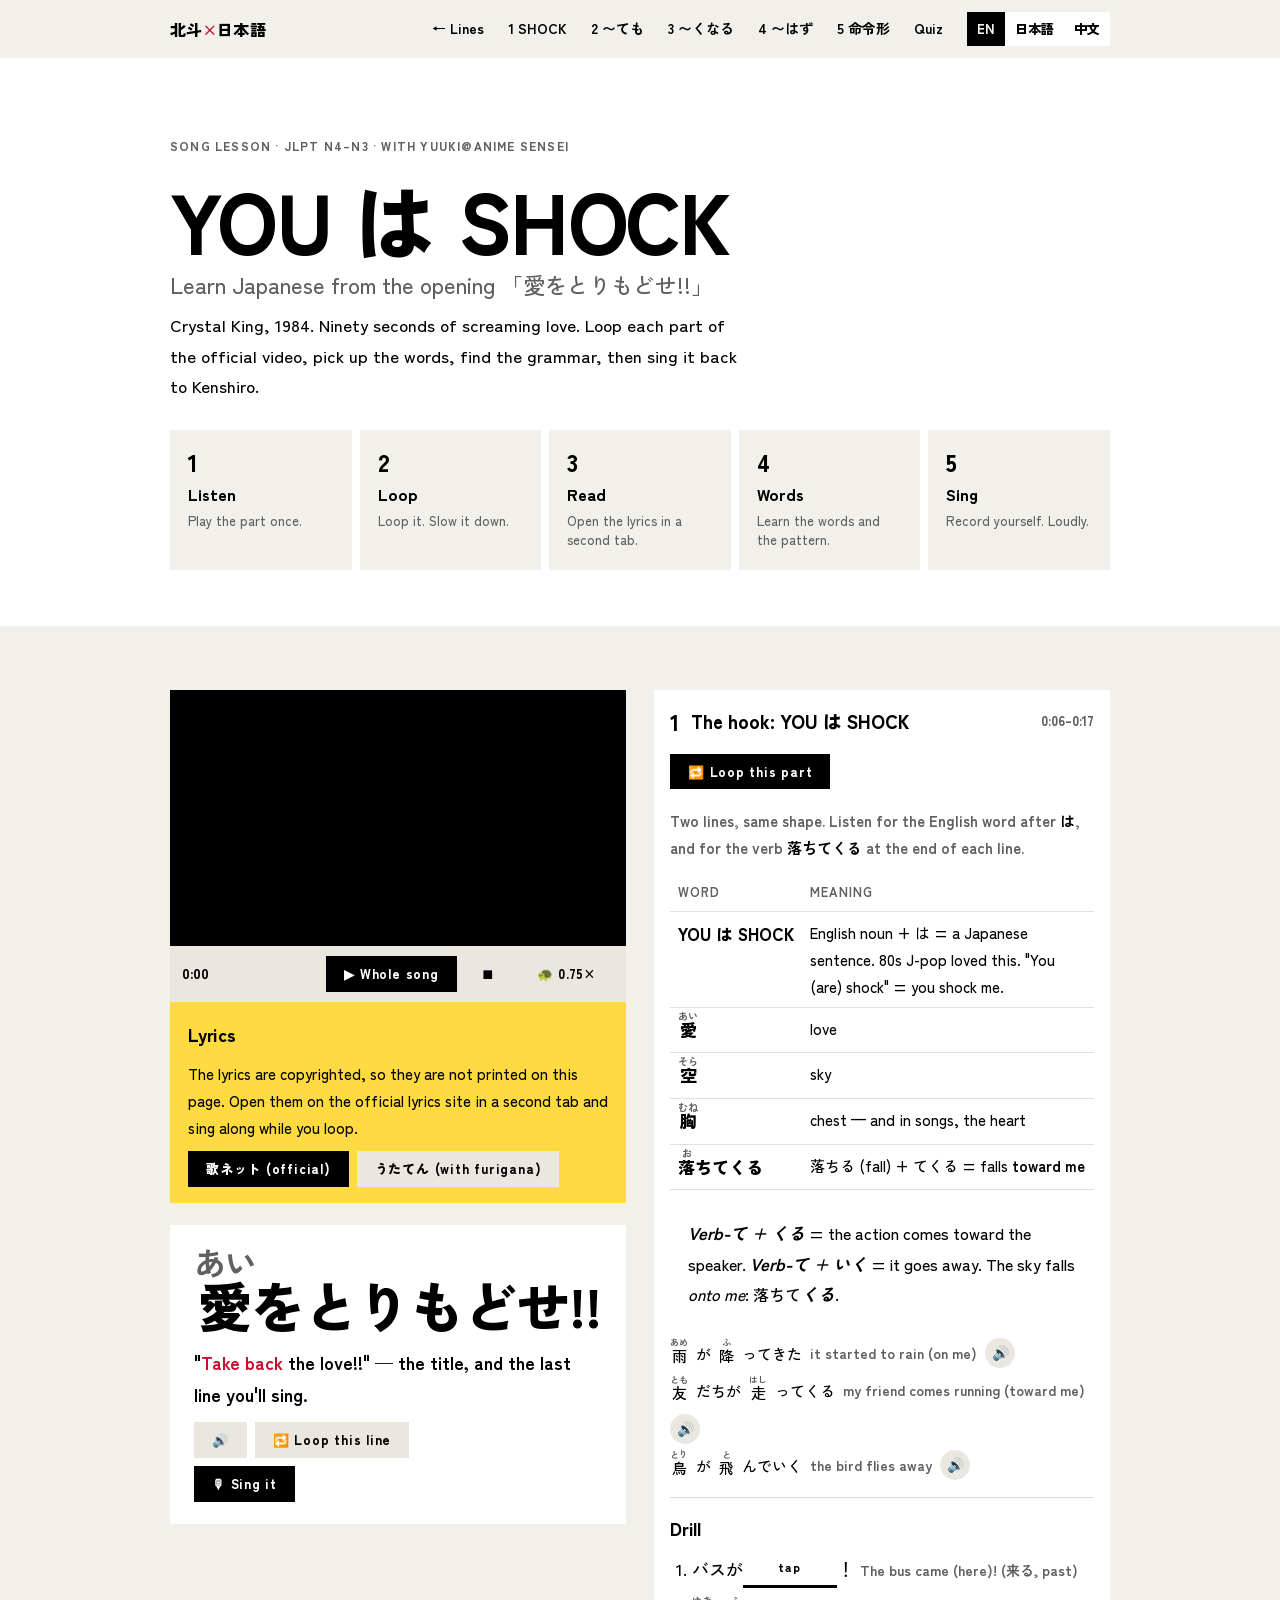
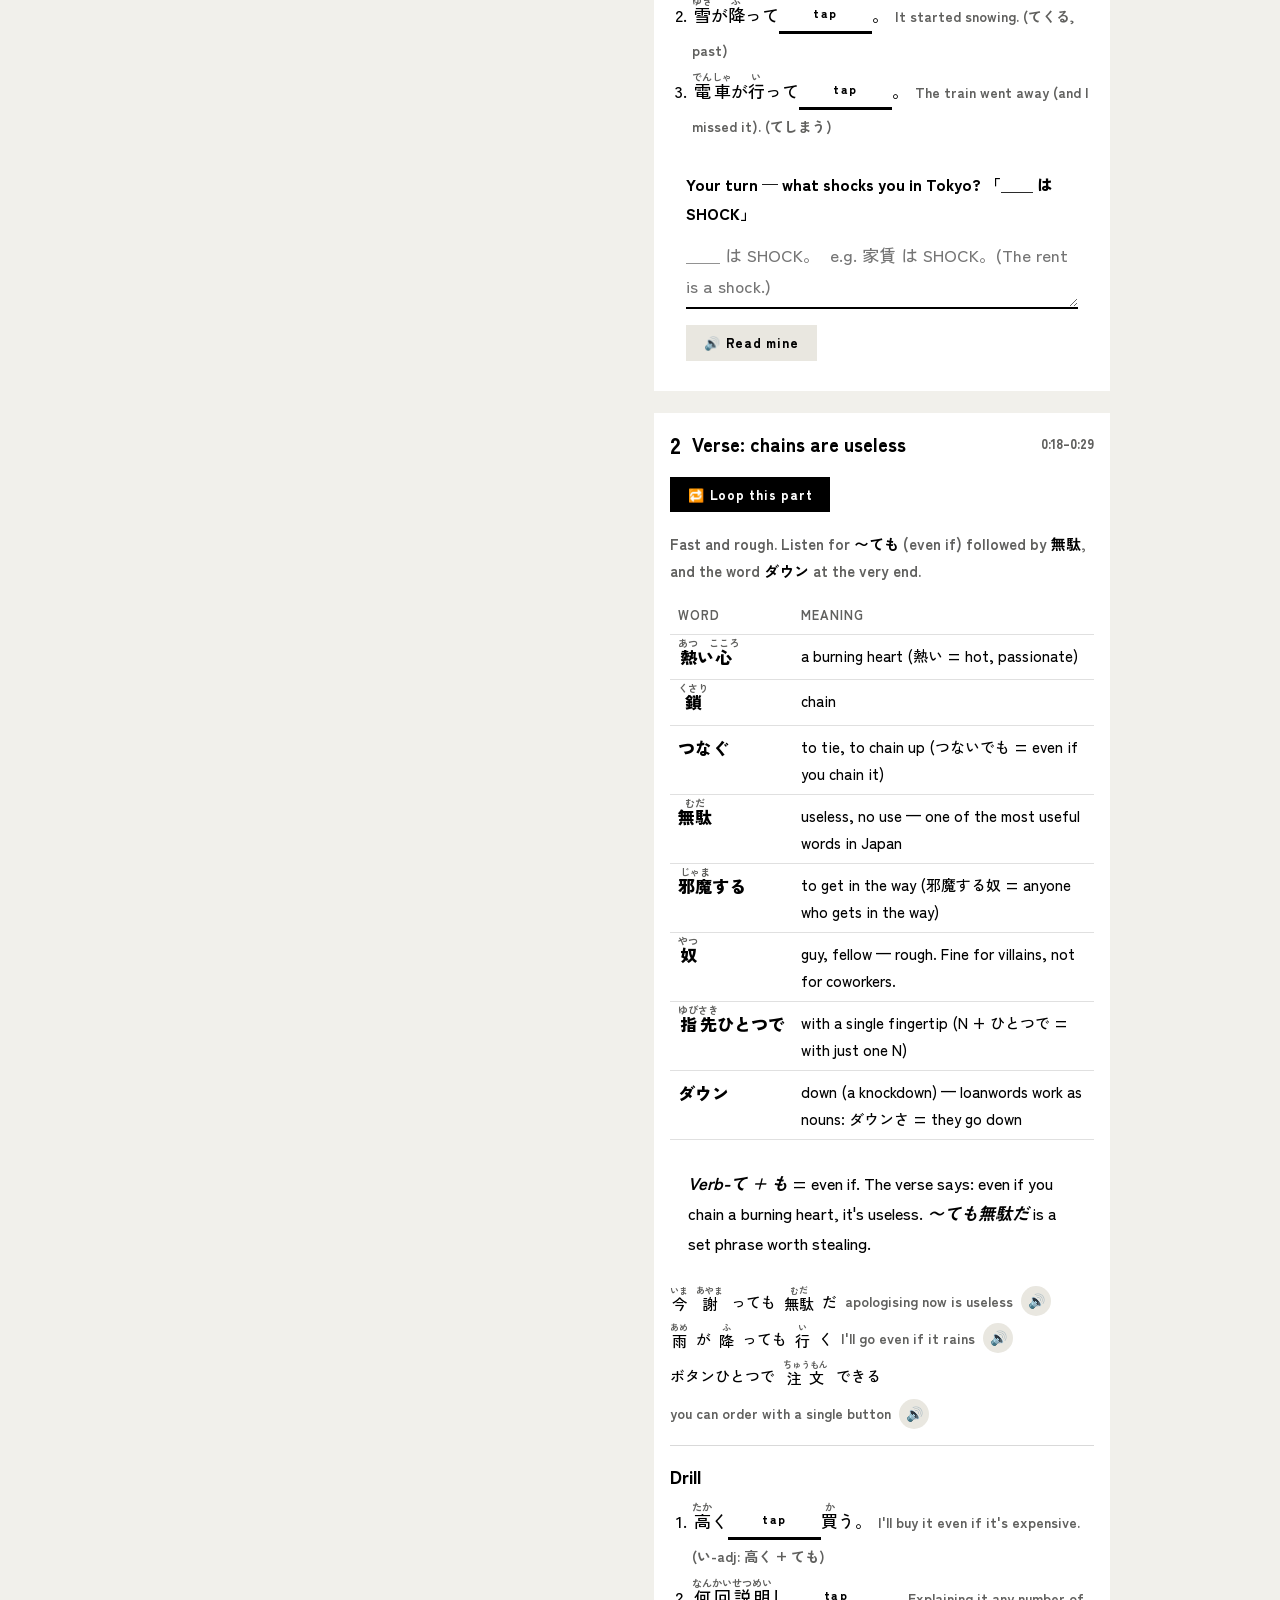
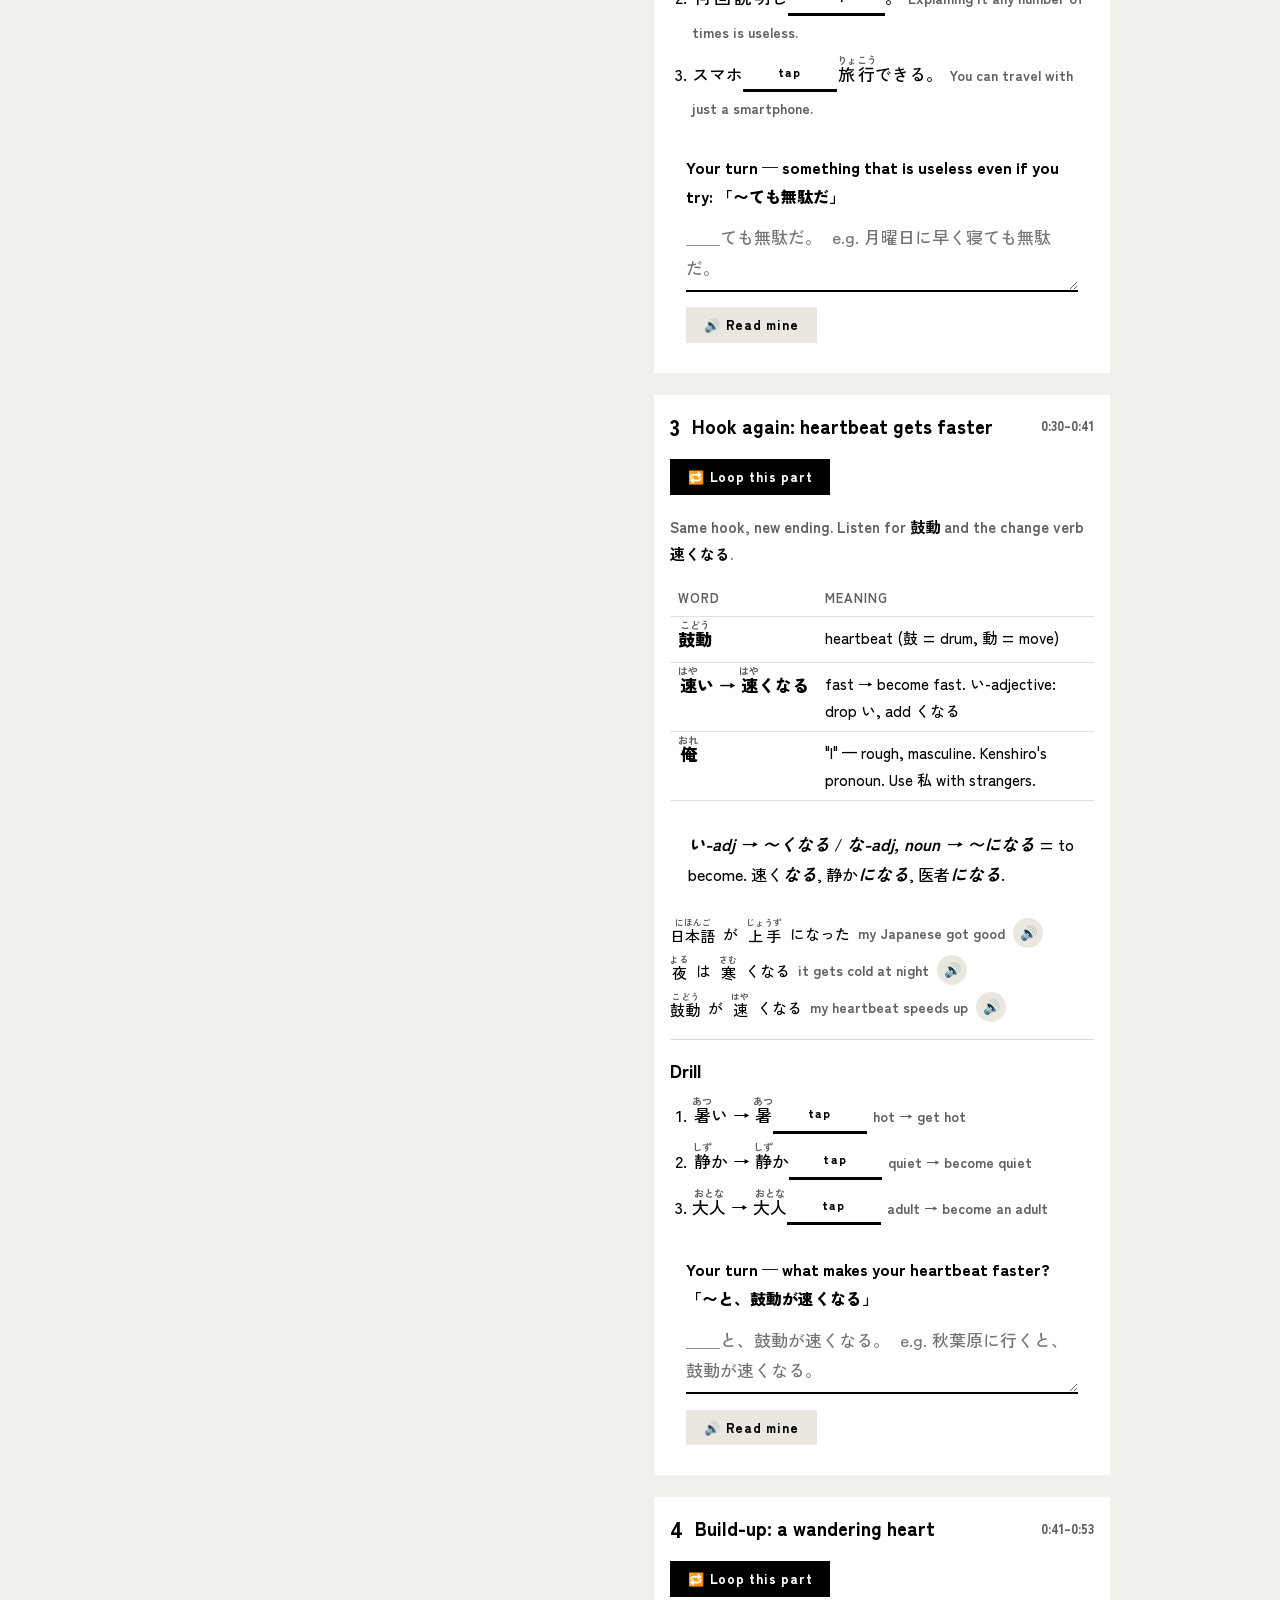
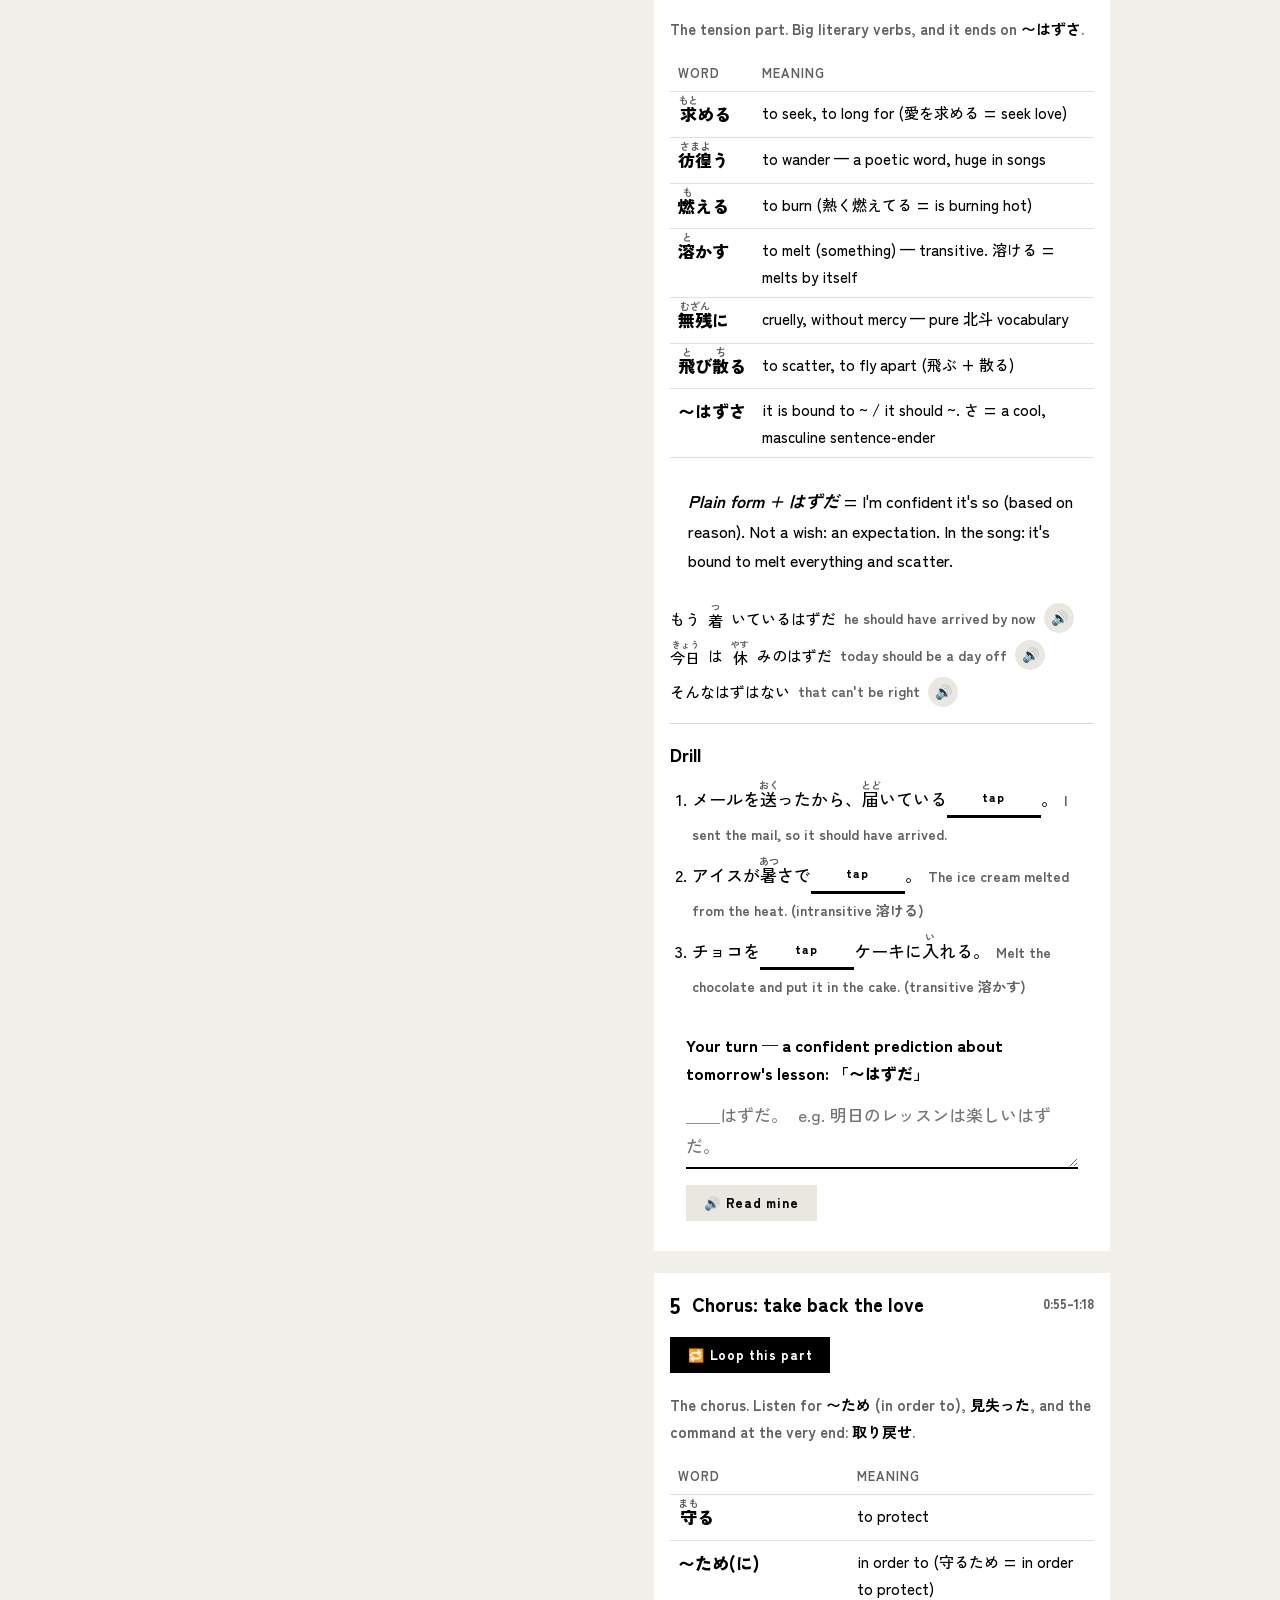
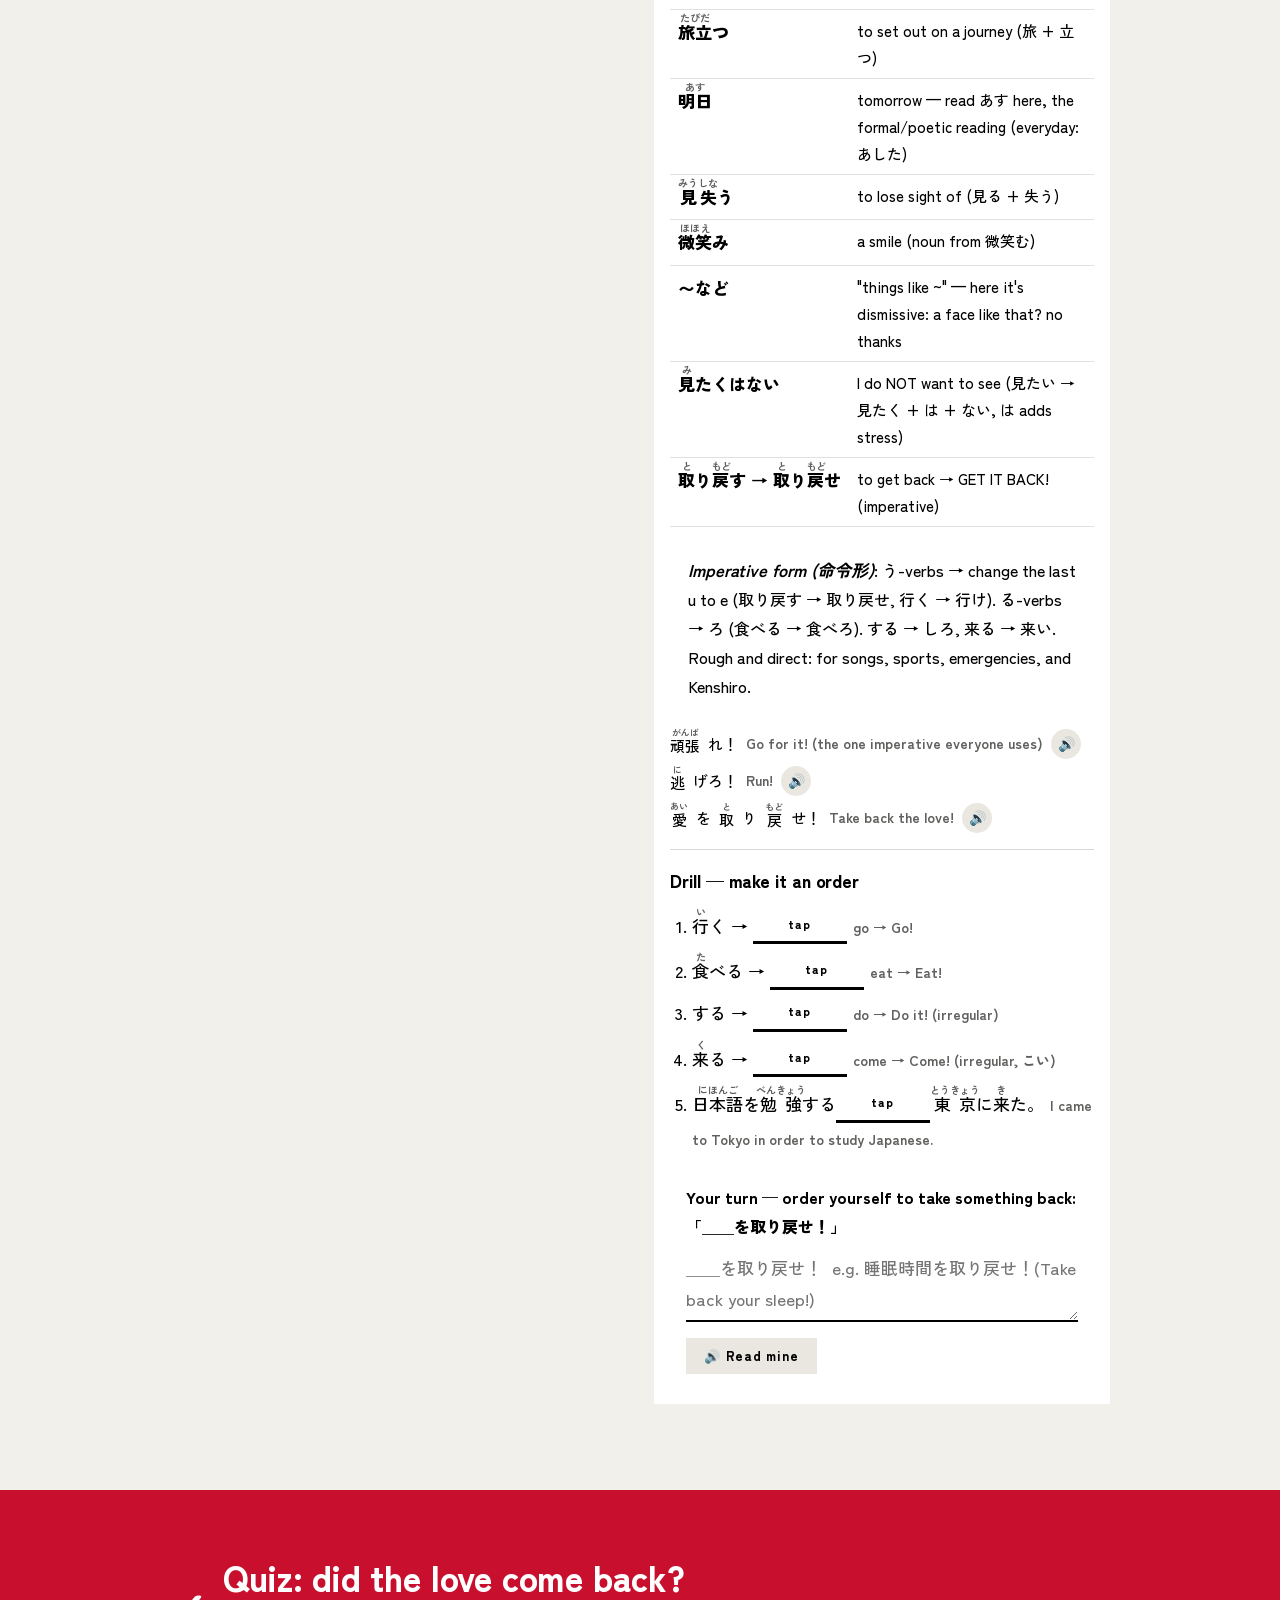
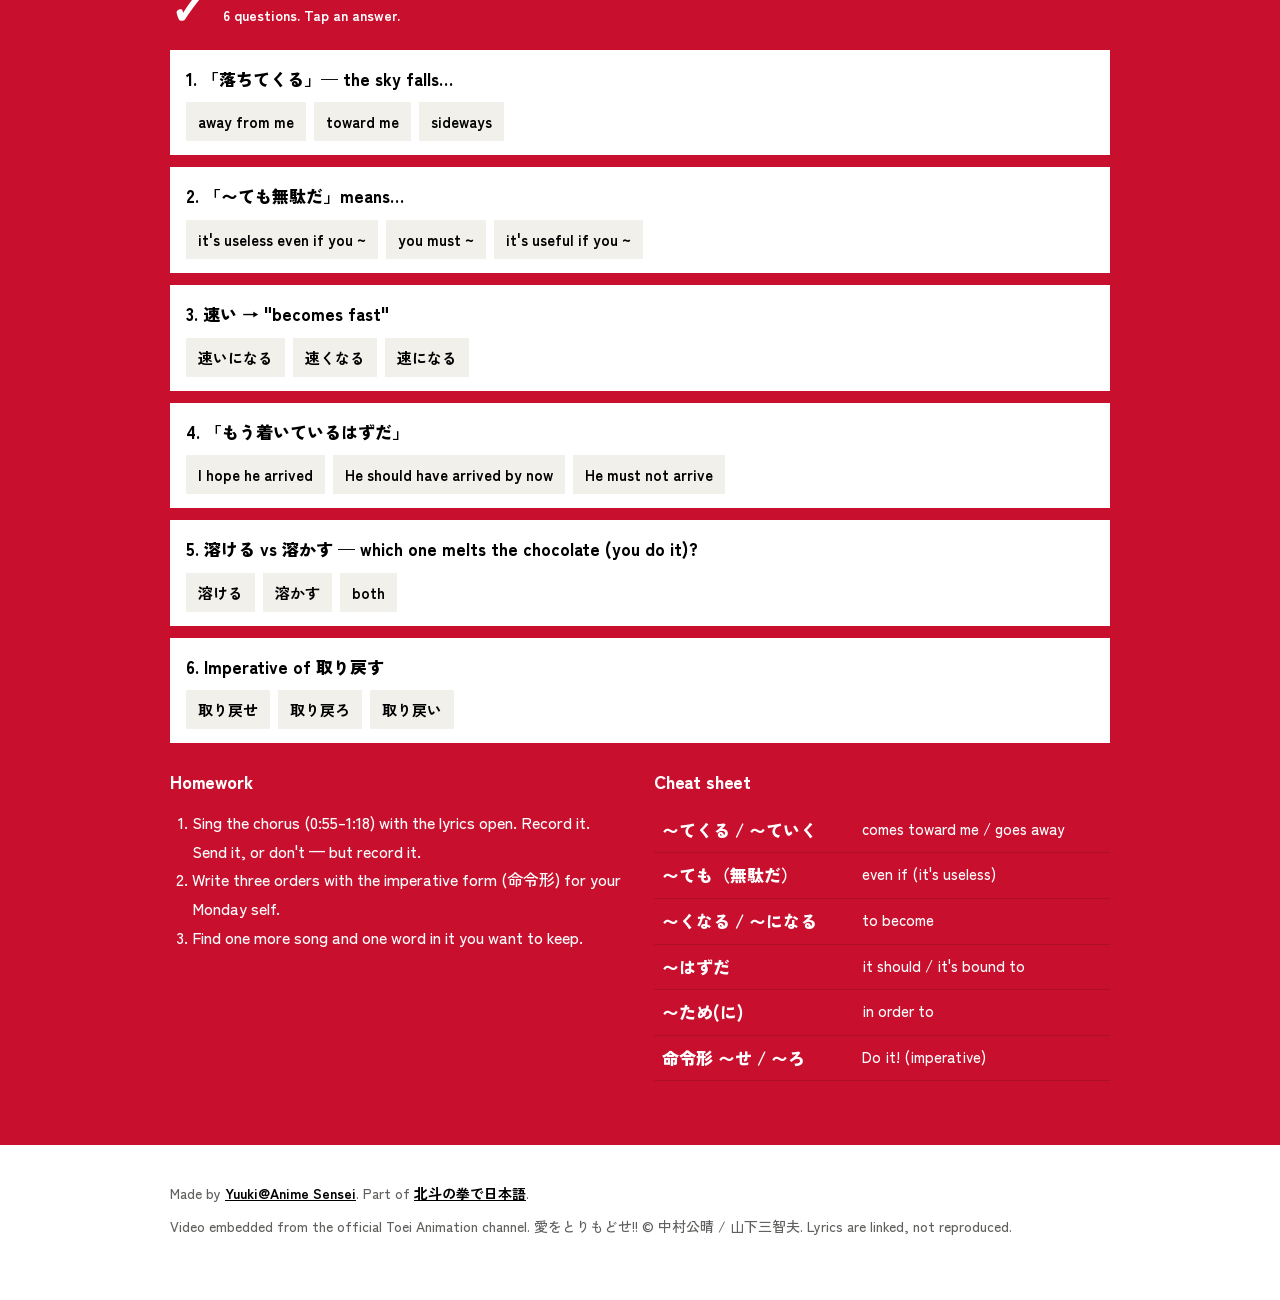
==== commit 0f8ccd41: "adopt motif B (liner notes) as default; picker keeps old design as option" ====
--- a/ai/index.html
+++ b/ai/index.html
@@ -1,5 +1,5 @@
 <!doctype html>
-<html lang="ja">
+<html lang="ja" data-motif="b">
 <head>
 <meta charset="utf-8">
 <meta name="viewport" content="width=device-width,initial-scale=1">
--- a/style.css
+++ b/style.css
@@ -233,7 +233,7 @@
 html[data-motif="a"] #quiz .q .why,html[data-motif="a"] #quiz .q .qt rt{color:var(--sub)}
 html[data-motif="a"] #quiz .score{color:#fff}
 html[data-motif="a"] #quiz ol li{color:#fff}
-html[data-motif="a"] .sec-head .num{font-size:64px;-webkit-text-stroke:2px var(--ink);color:#fff;text-shadow:4px 4px 0 var(--red)}
+html[data-motif="a"] .sec-head .num{font-size:64px;color:var(--red);text-shadow:4px 4px 0 var(--ink)}
 html[data-motif="a"] .tag{border-radius:999px;text-transform:uppercase;letter-spacing:.06em;font-size:12px;padding:3px 10px}
 html[data-motif="a"] .bubble{border:1px solid var(--ink);border-radius:7px;box-shadow:rgba(0,0,0,.25) 0 4px 4px 0}
 html[data-motif="a"] .bubble::after{border-width:1px}
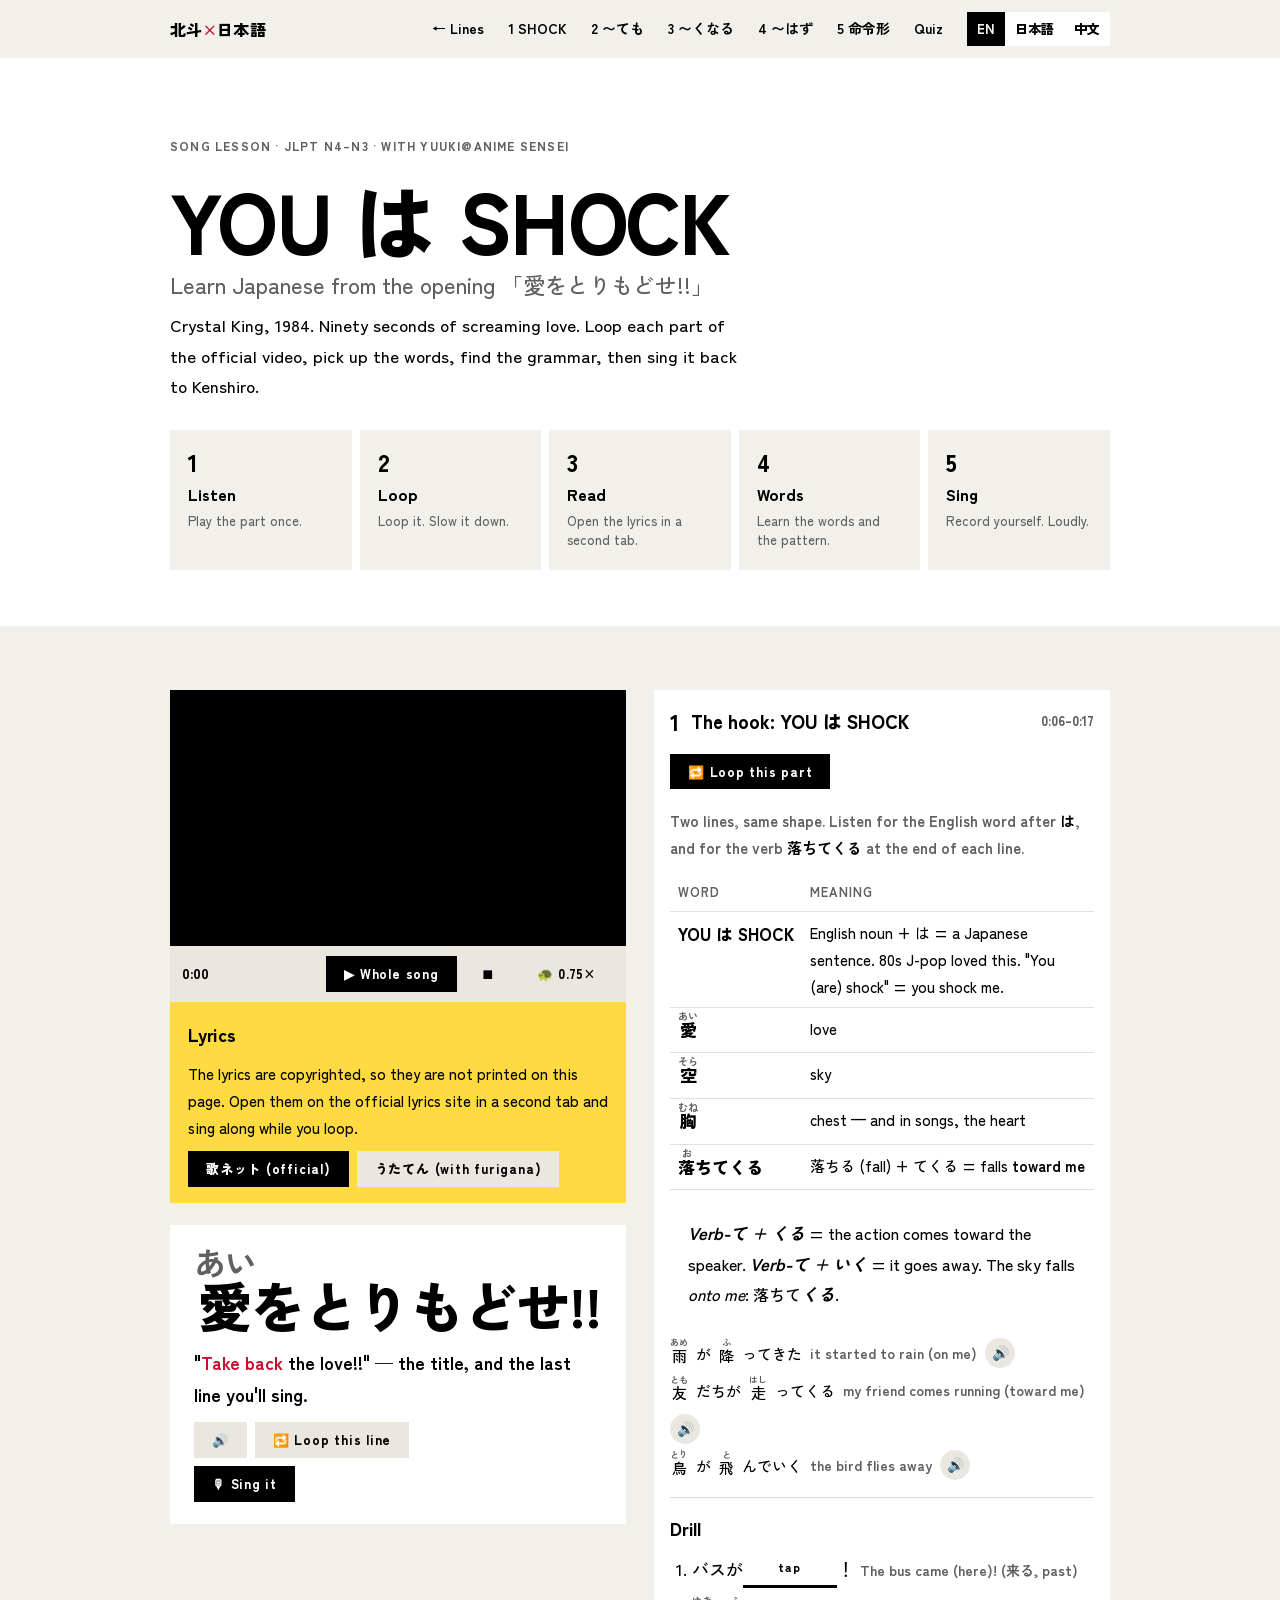
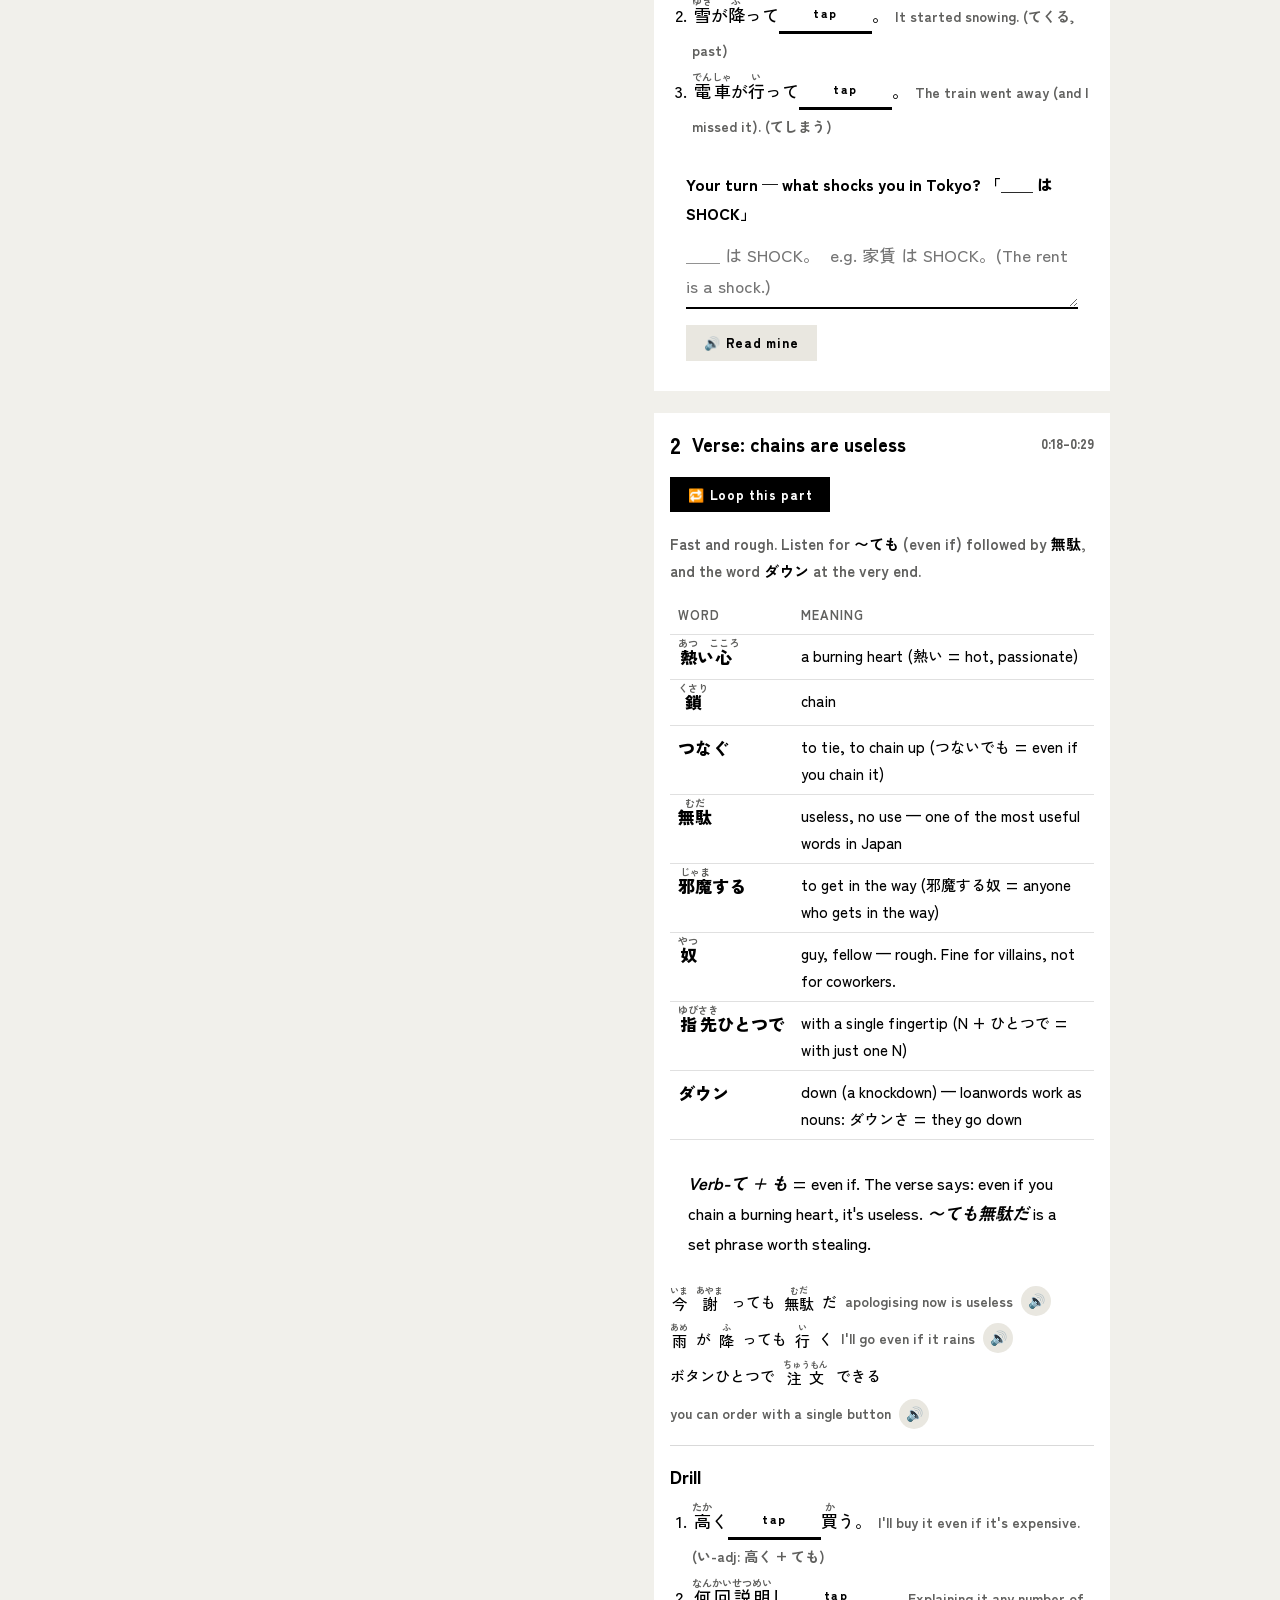
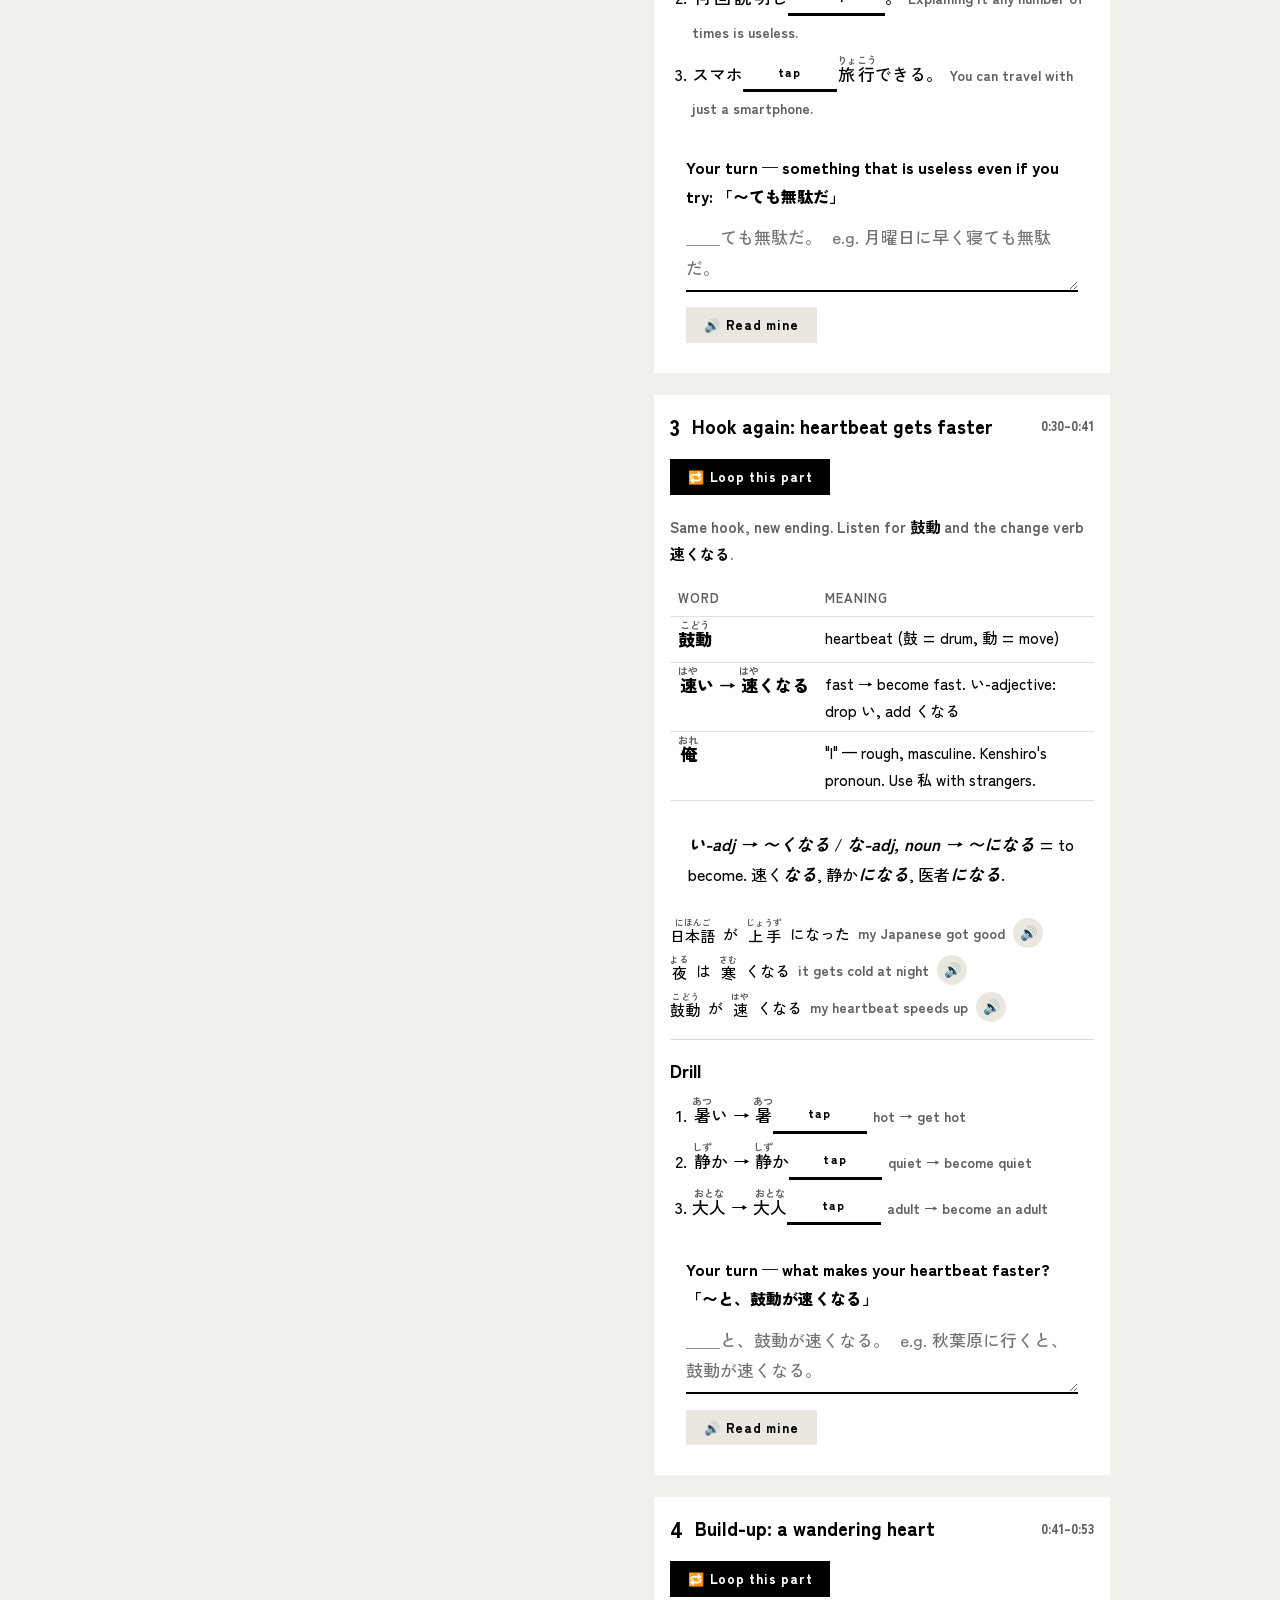
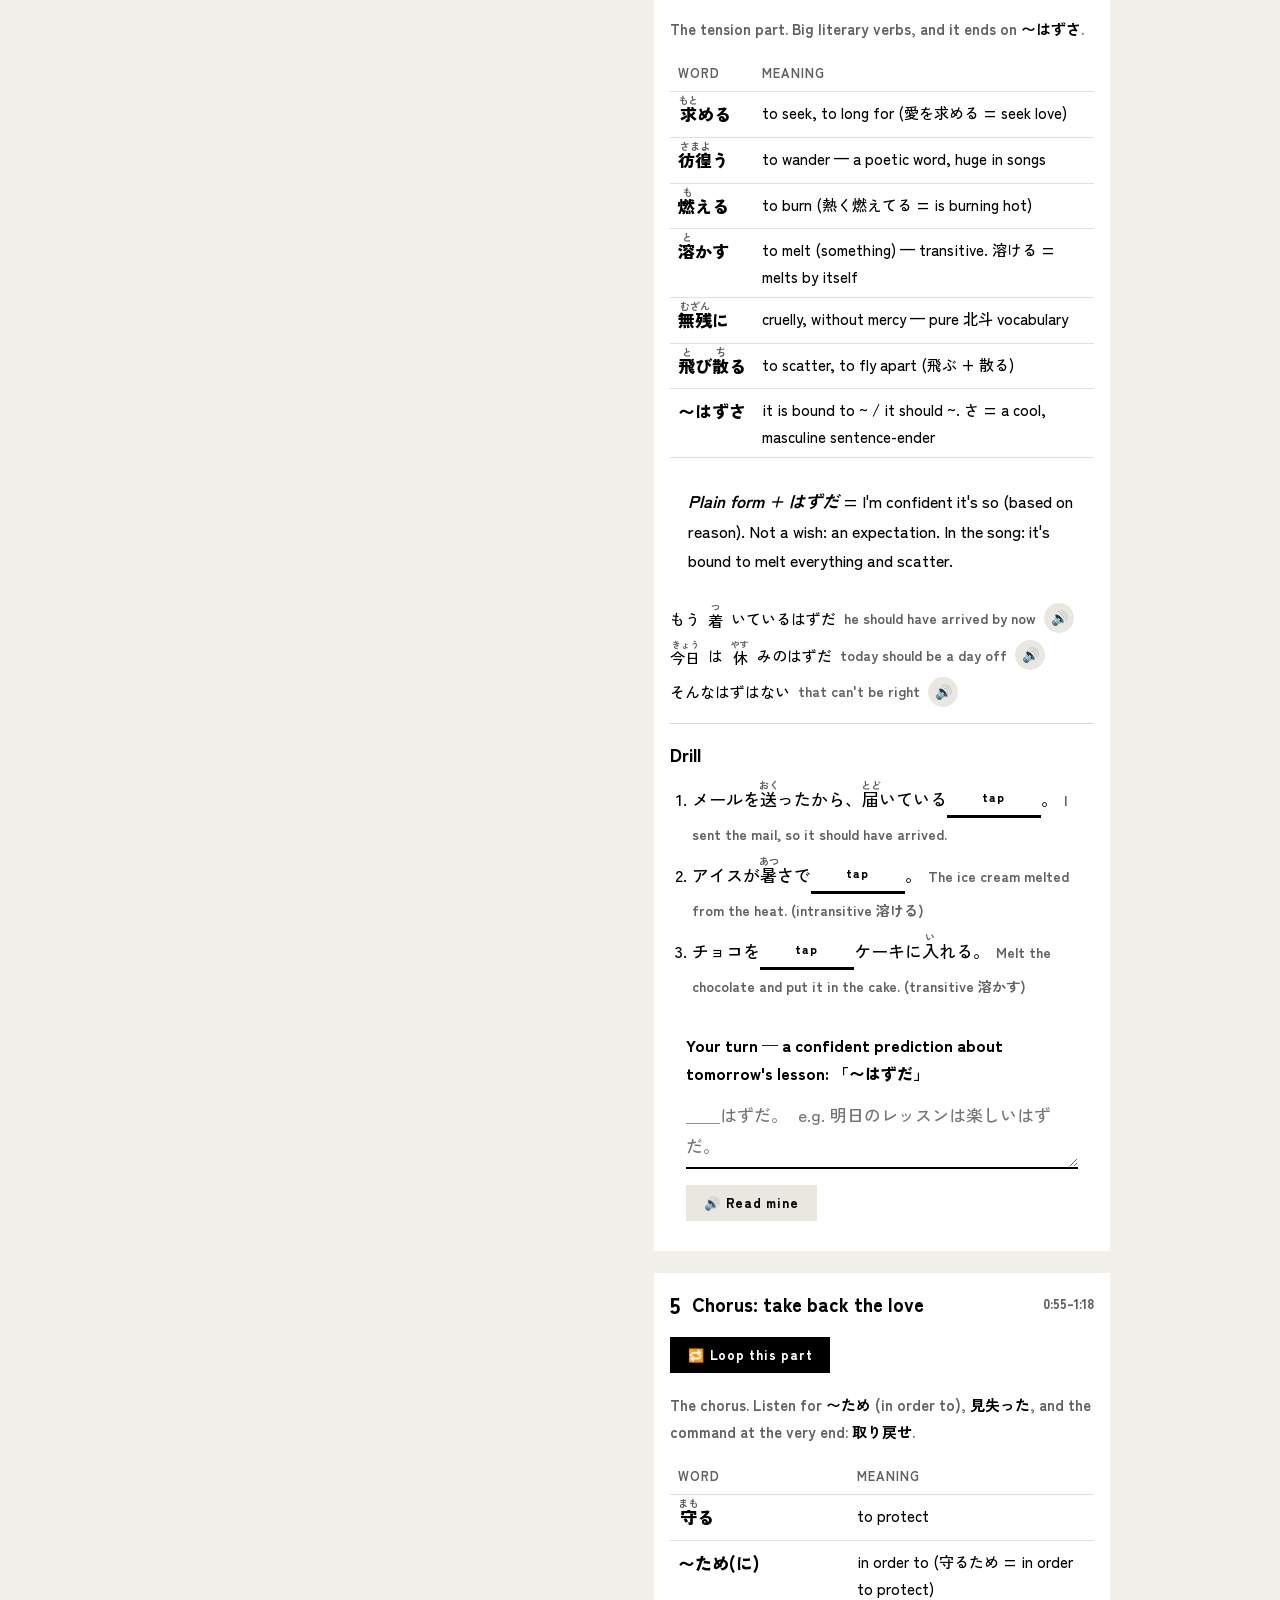
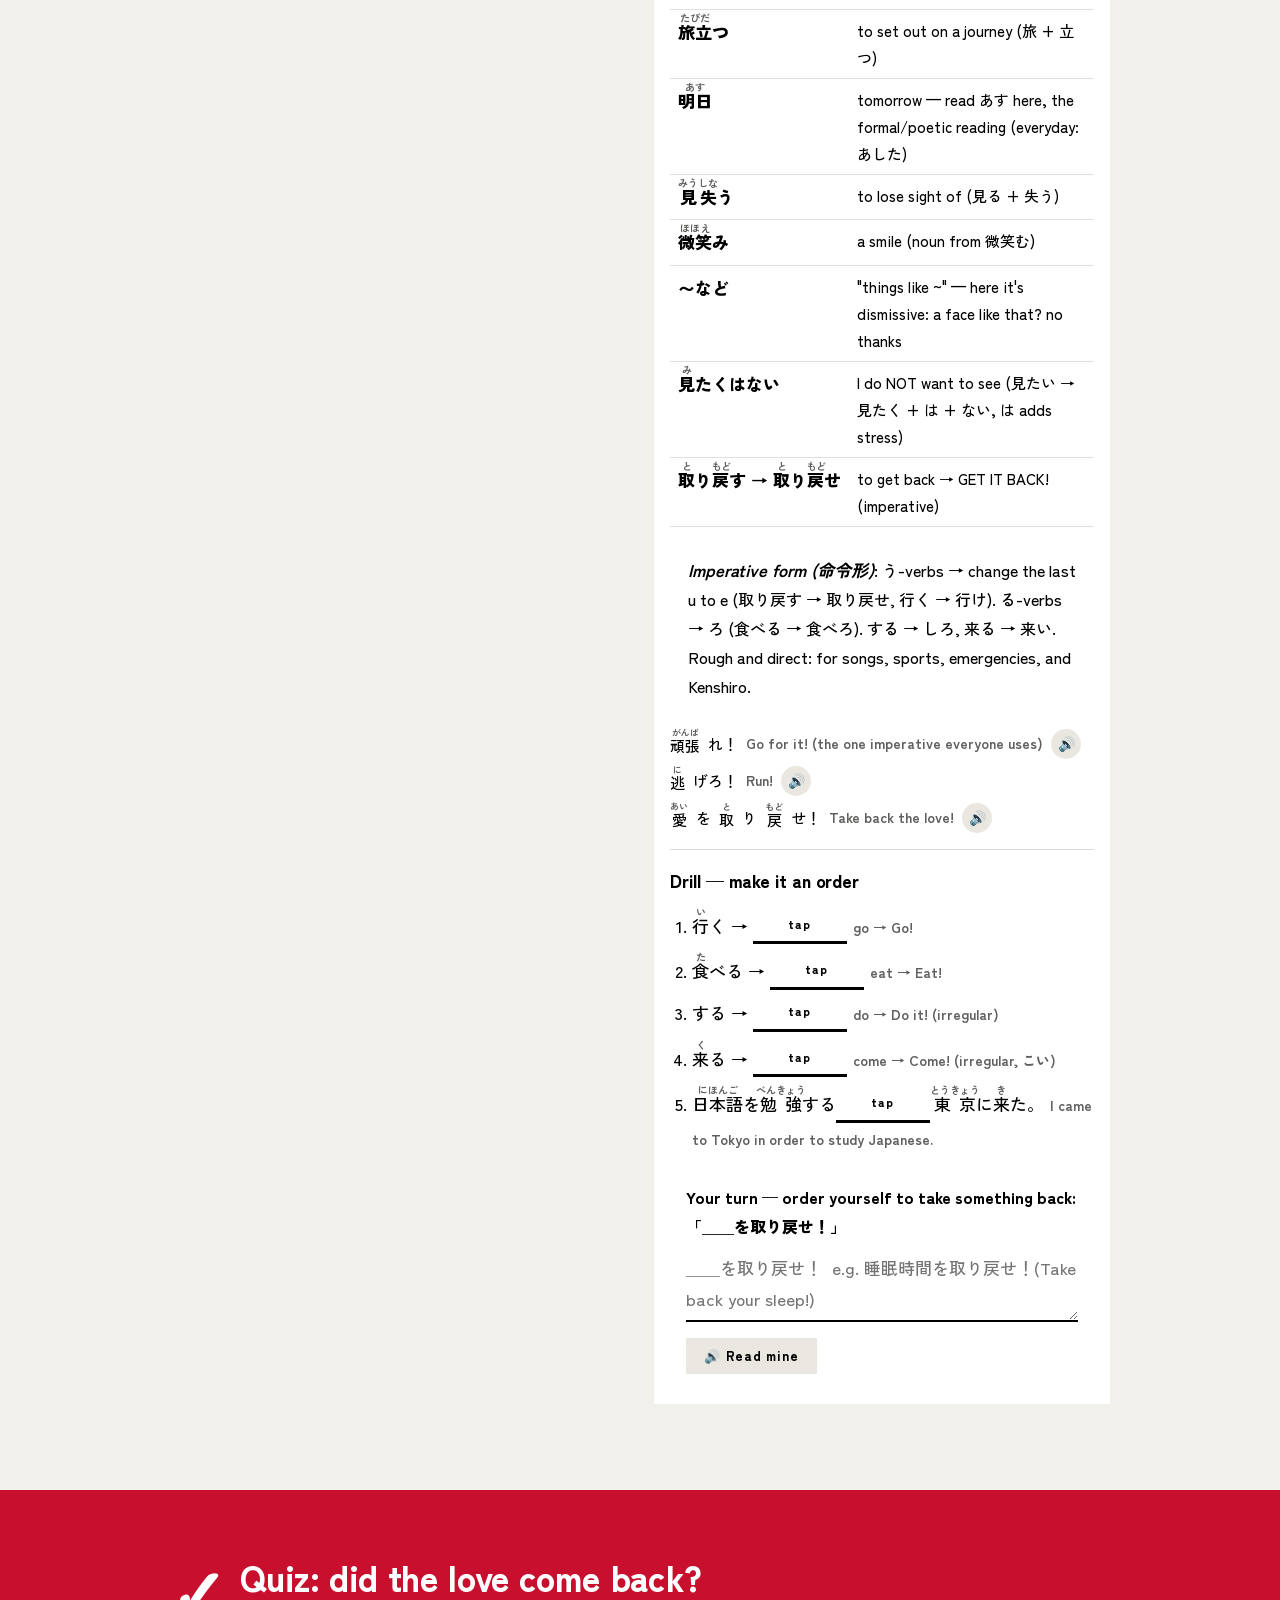
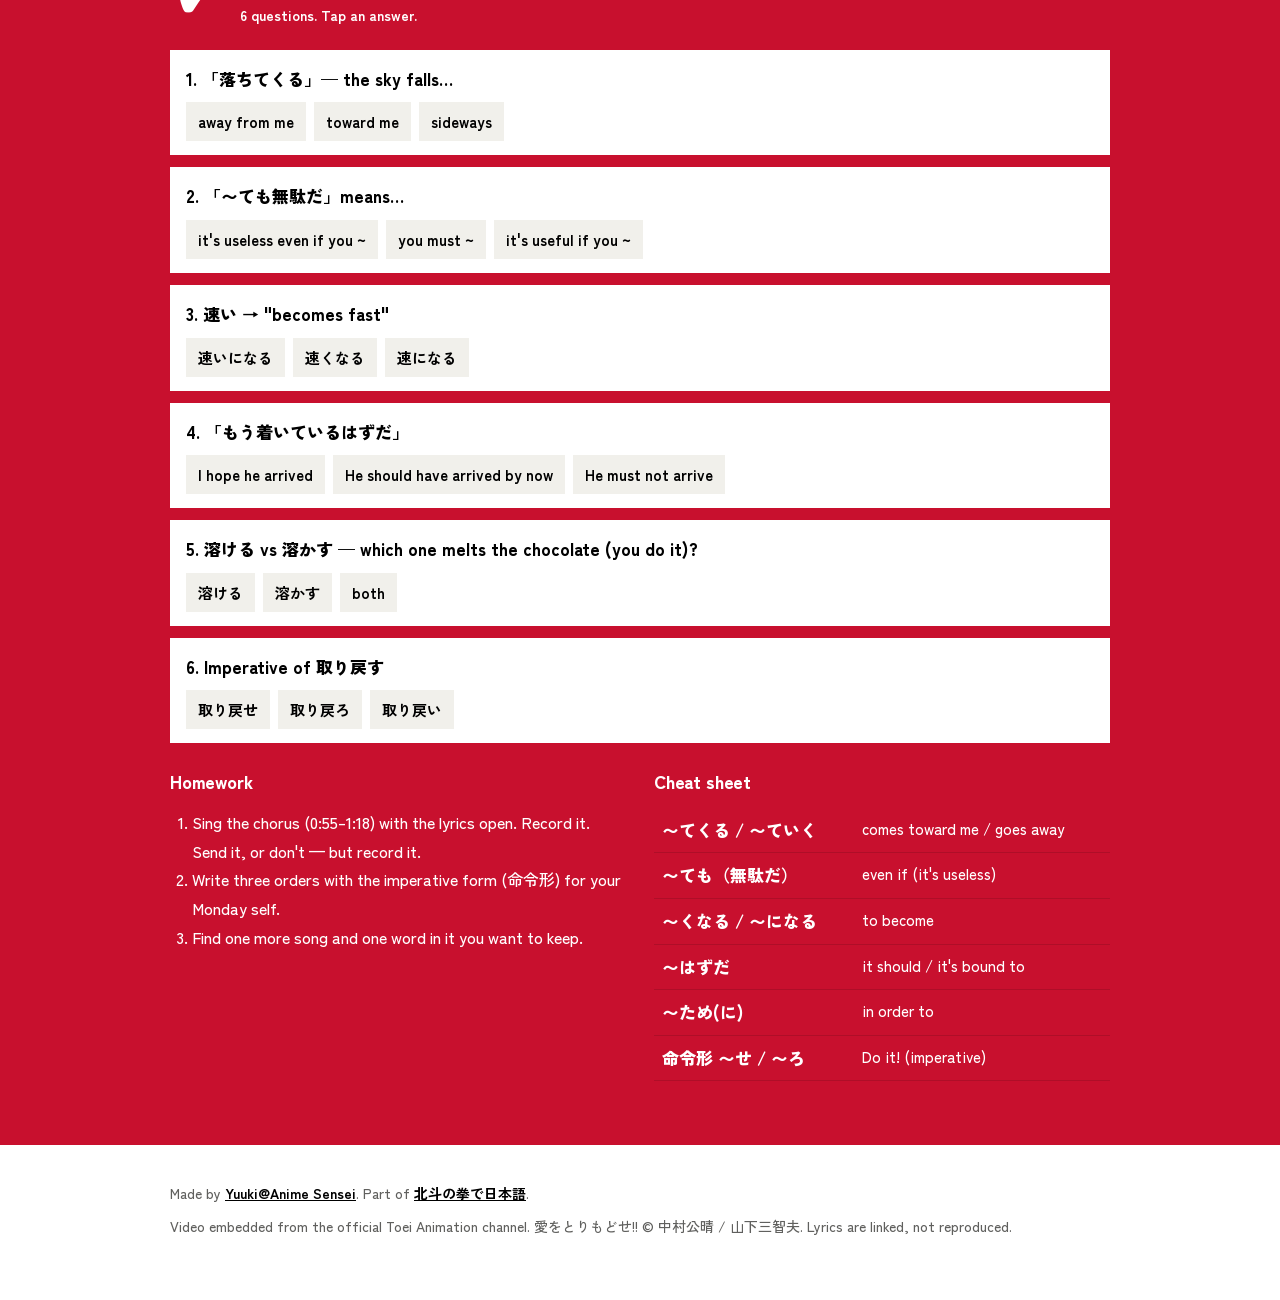
==== commit a9b82589: "song template + works/ai-wo-torimodose.json (ai/ regenerated, identical); Sota English page works/wh" ====
--- a/ai/index.html
+++ b/ai/index.html
@@ -11,7 +11,6 @@
 <link rel="stylesheet" href="../style.css">
 <script src="../motif.js"></script>
 <style>
-/* page-specific */
 .player-wrap{position:sticky;top:64px;z-index:20;border:3px solid var(--line);background:#000}
 .player-wrap .yt{aspect-ratio:16/9;width:100%}
 .player-wrap iframe{width:100%;height:100%;display:block}
@@ -43,14 +42,11 @@
 @media(max-width:880px){.layout{grid-template-columns:1fr}.layout .left{position:static}.player-wrap{position:sticky;top:58px}}
 </style>
 </head>
-<body>
-
-<header class="top">
+<body><header class="top">
   <div class="wrap">
-    <a class="brand" href="../">北斗<b>×</b>日本語</a>
+    <a class="brand" href="../../">北斗<b>×</b>日本語</a>
     <nav id="nav">
-      <a href="../" data-i18n="nav.back">← Lines</a>
-      <a href="#s1">1 SHOCK</a><a href="#s2">2 〜ても</a><a href="#s3">3 〜くなる</a><a href="#s4">4 〜はず</a><a href="#s5">5 命令形</a><a href="#quiz" data-i18n="nav.quiz">Quiz</a>
+      <a href="../../" data-i18n="nav.back">← Lines</a><a href="#s1">1 SHOCK</a><a href="#s2">2 〜ても</a><a href="#s3">3 〜くなる</a><a href="#s4">4 〜はず</a><a href="#s5">5 命令形</a><a href="#quiz" data-i18n="nav.quiz">Quiz</a>
     </nav>
     <div class="lang" id="lang"><button data-lang="en" class="on">EN</button><button data-lang="ja">日本語</button><button data-lang="zh">中文</button></div>
   </div>
@@ -59,14 +55,14 @@
 <div class="hero" id="top">
   <div class="wrap">
     <span class="eyebrow" data-i18n="hero.eyebrow">Song lesson · JLPT N4–N3 · with Yuuki@Anime Sensei</span>
-    <h1>YOU は SHOCK<span class="en" data-i18n="hero.sub">Learn Japanese from the opening 「愛をとりもどせ!!」</span></h1>
+    <h1>YOU は SHOCK<span class="en" data-i18n="hero.h1_en">Learn Japanese from the opening 「愛をとりもどせ!!」</span></h1>
     <p class="lead" data-i18n="hero.lead">Crystal King, 1984. Ninety seconds of screaming love. Loop each part of the official video, pick up the words, find the grammar, then sing it back to Kenshiro.</p>
     <div class="howto">
-      <div><div class="n">1</div><div class="t" data-i18n="how.1t">Listen</div><div class="d" data-i18n="how.1d">Play the part once.</div></div>
-      <div><div class="n">2</div><div class="t" data-i18n="how.2t">Loop</div><div class="d" data-i18n="how.2d">Loop it. Slow it down.</div></div>
-      <div><div class="n">3</div><div class="t" data-i18n="how.3t">Read</div><div class="d" data-i18n="how.3d">Open the lyrics in a second tab.</div></div>
-      <div><div class="n">4</div><div class="t" data-i18n="how.4t">Words</div><div class="d" data-i18n="how.4d">Learn the words and the pattern.</div></div>
-      <div><div class="n">5</div><div class="t" data-i18n="how.5t">Sing</div><div class="d" data-i18n="how.5d">Record yourself. Loudly.</div></div>
+      <div><div class="n">1</div><div class="t" data-i18n="hero.howto.0.t">Listen</div><div class="d" data-i18n="hero.howto.0.d">Play the part once.</div></div>
+      <div><div class="n">2</div><div class="t" data-i18n="hero.howto.1.t">Loop</div><div class="d" data-i18n="hero.howto.1.d">Loop it. Slow it down.</div></div>
+      <div><div class="n">3</div><div class="t" data-i18n="hero.howto.2.t">Read</div><div class="d" data-i18n="hero.howto.2.d">Open the lyrics in a second tab.</div></div>
+      <div><div class="n">4</div><div class="t" data-i18n="hero.howto.3.t">Words</div><div class="d" data-i18n="hero.howto.3.d">Learn the words and the pattern.</div></div>
+      <div><div class="n">5</div><div class="t" data-i18n="hero.howto.4.t">Sing</div><div class="d" data-i18n="hero.howto.4.d">Record yourself. Loudly.</div></div>
     </div>
   </div>
 </div>
@@ -79,221 +75,210 @@
           <div class="yt" id="ytOP"></div>
           <div class="pbar">
             <span class="now" id="now">0:00</span>
-            <button class="btn sm primary" id="playAll" data-i18n="btn.all">▶ Whole song</button>
+            <button class="btn sm primary" id="playAll" data-i18n="ui.all">▶ Whole song</button>
             <button class="btn sm" id="stopAll">⏹</button>
-            <button class="btn sm" id="slowAll" data-i18n="btn.slow">🐢 0.75×</button>
+            <button class="btn sm" id="slowAll" data-i18n="ui.slow">🐢 0.75×</button>
           </div>
         </div>
         <div class="lyrics">
-          <h3 data-i18n="ly.h">Lyrics</h3>
-          <p data-i18n="ly.p">The lyrics are copyrighted, so they are not printed on this page. Open them on the official lyrics site in a second tab and sing along while you loop.</p>
+          <h3 data-i18n="lyrics.h">Lyrics</h3>
+          <p data-i18n="lyrics.p">The lyrics are copyrighted, so they are not printed on this page. Open them on the official lyrics site in a second tab and sing along while you loop.</p>
           <div class="row">
-            <a class="btn dark sm" href="https://www.uta-net.com/song/163/" target="_blank" rel="noopener">歌ネット (official)</a>
-            <a class="btn sm" href="https://utaten.com/lyric/ja00001833/" target="_blank" rel="noopener" data-i18n="ly.furi">うたてん (with furigana)</a>
+            <a class="btn sm dark" href="https://www.uta-net.com/song/163/" target="_blank" rel="noopener" data-i18n="lyrics.links.0.text">歌ネット (official)</a>
+            <a class="btn sm" href="https://utaten.com/lyric/ja00001833/" target="_blank" rel="noopener" data-i18n="lyrics.links.1.text">うたてん (with furigana)</a>
           </div>
         </div>
         <div class="title-line">
           <p class="jp"><ruby>愛<rt>あい</rt></ruby>をとりもどせ!!</p>
-          <p class="en" data-i18n="title.en">"<i>Take back</i> the love!!" — the title, and the last line you'll sing.</p>
+          <p class="en" data-i18n="title_line.en">"<i>Take back</i> the love!!" — the title, and the last line you'll sing.</p>
           <div class="ctl" style="margin-top:12px">
             <button class="btn act-say" data-say="愛を取り戻せ！">🔊</button>
-            <button class="btn act-seg" data-seg="74.2,78.2" data-i18n="btn.loopline">🔁 Loop this line</button>
-            <div class="rec"><button class="btn dark act-rec" data-i18n="btn.rec">🎙 Sing it</button><span class="dot"></span><audio controls class="mine" hidden></audio></div>
+            <button class="btn act-seg" data-seg="74.2,78.2" data-i18n="ui.loopline">🔁 Loop this line</button>
+            <div class="rec"><button class="btn dark act-rec" data-i18n="ui.rec">🎙 Sing it</button><span class="dot"></span><audio controls class="mine" hidden></audio></div>
           </div>
         </div>
       </div>
 
       <div class="right">
-
-        <!-- S1 -->
         <div class="seg" id="s1">
-          <div class="head"><div class="n">1</div><h2 data-i18n="s1.h">The hook: YOU は SHOCK</h2><span class="t">0:06–0:17</span></div>
+          <div class="head"><div class="n">1</div><h2 data-i18n="segments.0.h">The hook: YOU は SHOCK</h2><span class="t">0:06–0:17</span></div>
           <div class="body">
-            <div class="ctl" data-seg="5.8,17.5"><button class="btn primary act-seg" data-seg="5.8,17.5" data-i18n="btn.loop">🔁 Loop this part</button><div class="loopbar"><i></i></div></div>
-            <p class="cue" data-i18n="s1.cue">Two lines, same shape. Listen for the English word after <b>は</b>, and for the verb <b>落ちてくる</b> at the end of each line.</p>
+            <div class="ctl" data-seg="5.8,17.5"><button class="btn primary act-seg" data-seg="5.8,17.5" data-i18n="ui.loop">🔁 Loop this part</button><div class="loopbar"><i></i></div></div>
+            <p class="cue" data-i18n="segments.0.cue">Two lines, same shape. Listen for the English word after <b>は</b>, and for the verb <b>落ちてくる</b> at the end of each line.</p>
             <table>
-              <tr><th data-i18n="th.word">word</th><th data-i18n="th.meaning">meaning</th></tr>
-              <tr><td class="w">YOU は SHOCK</td><td data-i18n="s1.w1">English noun + は = a Japanese sentence. 80s J-pop loved this. "You (are) shock" = you shock me.</td></tr>
-              <tr><td class="w"><ruby>愛<rt>あい</rt></ruby></td><td data-i18n="s1.w2">love</td></tr>
-              <tr><td class="w"><ruby>空<rt>そら</rt></ruby></td><td data-i18n="s1.w3">sky</td></tr>
-              <tr><td class="w"><ruby>胸<rt>むね</rt></ruby></td><td data-i18n="s1.w4">chest — and in songs, the heart</td></tr>
-              <tr><td class="w"><ruby>落<rt>お</rt></ruby>ちてくる</td><td data-i18n="s1.w5">落ちる (fall) + てくる = falls <b>toward me</b></td></tr>
+              <tr><th data-i18n="ui.word">word</th><th data-i18n="ui.meaning">meaning</th></tr>
+              <tr><td class="w">YOU は SHOCK</td><td data-i18n="segments.0.words.0.1">English noun + は = a Japanese sentence. 80s J-pop loved this. "You (are) shock" = you shock me.</td></tr>
+              <tr><td class="w"><ruby>愛<rt>あい</rt></ruby></td><td data-i18n="segments.0.words.1.1">love</td></tr>
+              <tr><td class="w"><ruby>空<rt>そら</rt></ruby></td><td data-i18n="segments.0.words.2.1">sky</td></tr>
+              <tr><td class="w"><ruby>胸<rt>むね</rt></ruby></td><td data-i18n="segments.0.words.3.1">chest — and in songs, the heart</td></tr>
+              <tr><td class="w"><ruby>落<rt>お</rt></ruby>ちてくる</td><td data-i18n="segments.0.words.4.1">落ちる (fall) + てくる = falls <b>toward me</b></td></tr>
             </table>
-            <div class="gp" data-i18n="s1.gp"><b>Verb-て + くる</b> = the action comes toward the speaker. <b>Verb-て + いく</b> = it goes away. The sky falls <i>onto me</i>: 落ちて<b>くる</b>.</div>
+            <div class="gp" data-i18n="segments.0.gp.0"><b>Verb-て + くる</b> = the action comes toward the speaker. <b>Verb-て + いく</b> = it goes away. The sky falls <i>onto me</i>: 落ちて<b>くる</b>.</div>
             <ul class="ex">
-              <li><ruby>雨<rt>あめ</rt></ruby>が<ruby>降<rt>ふ</rt></ruby>ってきた <span class="m" data-i18n="s1.e1">it started to rain (on me)</span><button class="spk" data-say="雨が降ってきた">🔊</button></li>
-              <li><ruby>友<rt>とも</rt></ruby>だちが<ruby>走<rt>はし</rt></ruby>ってくる <span class="m" data-i18n="s1.e2">my friend comes running (toward me)</span><button class="spk" data-say="友だちが走ってくる">🔊</button></li>
-              <li><ruby>鳥<rt>とり</rt></ruby>が<ruby>飛<rt>と</rt></ruby>んでいく <span class="m" data-i18n="s1.e3">the bird flies away</span><button class="spk" data-say="鳥が飛んでいく">🔊</button></li>
+              <li><ruby>雨<rt>あめ</rt></ruby>が<ruby>降<rt>ふ</rt></ruby>ってきた <span class="m" data-i18n="segments.0.examples.0.m">it started to rain (on me)</span><button class="spk" data-say="雨が降ってきた">🔊</button></li>
+              <li><ruby>友<rt>とも</rt></ruby>だちが<ruby>走<rt>はし</rt></ruby>ってくる <span class="m" data-i18n="segments.0.examples.1.m">my friend comes running (toward me)</span><button class="spk" data-say="友だちが走ってくる">🔊</button></li>
+              <li><ruby>鳥<rt>とり</rt></ruby>が<ruby>飛<rt>と</rt></ruby>んでいく <span class="m" data-i18n="segments.0.examples.2.m">the bird flies away</span><button class="spk" data-say="鳥が飛んでいく">🔊</button></li>
             </ul>
             <div class="drill">
-              <h3 data-i18n="drill.h">Drill</h3>
+              <h3 data-i18n="segments.0.drill_h">Drill</h3>
               <ol>
-                <li>バスが<button class="blank">来た</button>！<span class="m" data-i18n="s1.d1">The bus came (here)! (来る, past)</span></li>
-                <li><ruby>雪<rt>ゆき</rt></ruby>が<ruby>降<rt>ふ</rt></ruby>って<button class="blank">きた</button>。<span class="m" data-i18n="s1.d2">It started snowing. (てくる, past)</span></li>
-                <li><ruby>電車<rt>でんしゃ</rt></ruby>が<ruby>行<rt>い</rt></ruby>って<button class="blank">しまった</button>。<span class="m" data-i18n="s1.d3">The train went away (and I missed it). (てしまう)</span></li>
+                <li>バスが<button class="blank">来た</button>！<span class="m" data-i18n="segments.0.drill.0.m">The bus came (here)! (来る, past)</span></li>
+                <li><ruby>雪<rt>ゆき</rt></ruby>が<ruby>降<rt>ふ</rt></ruby>って<button class="blank">きた</button>。<span class="m" data-i18n="segments.0.drill.1.m">It started snowing. (てくる, past)</span></li>
+                <li><ruby>電車<rt>でんしゃ</rt></ruby>が<ruby>行<rt>い</rt></ruby>って<button class="blank">しまった</button>。<span class="m" data-i18n="segments.0.drill.2.m">The train went away (and I missed it). (てしまう)</span></li>
               </ol>
               <div class="yourturn">
-                <label data-i18n="s1.yt">Your turn — what shocks you in Tokyo? 「＿＿ は SHOCK」</label>
-                <textarea data-store="ai-s1" data-i18n-ph="s1.ph" placeholder="＿＿ は SHOCK。  e.g. 家賃 は SHOCK。(The rent is a shock.)"></textarea>
-                <div class="row"><button class="btn sm act-say-ta" data-i18n="btn.readmine">🔊 Read mine</button></div>
+                <label data-i18n="segments.0.yourturn.label">Your turn — what shocks you in Tokyo? 「＿＿ は SHOCK」</label>
+                <textarea data-store="ai-s1" data-i18n-ph="segments.0.yourturn.ph" placeholder="＿＿ は SHOCK。  e.g. 家賃 は SHOCK。(The rent is a shock.)"></textarea>
+                <div class="row"><button class="btn sm act-say-ta" data-i18n="ui.readmine">🔊 Read mine</button></div>
               </div>
             </div>
           </div>
         </div>
-
-        <!-- S2 -->
         <div class="seg" id="s2">
-          <div class="head"><div class="n">2</div><h2 data-i18n="s2.h">Verse: chains are useless</h2><span class="t">0:18–0:29</span></div>
+          <div class="head"><div class="n">2</div><h2 data-i18n="segments.1.h">Verse: chains are useless</h2><span class="t">0:18–0:29</span></div>
           <div class="body">
-            <div class="ctl" data-seg="17.8,29.6"><button class="btn primary act-seg" data-seg="17.8,29.6" data-i18n="btn.loop">🔁 Loop this part</button><div class="loopbar"><i></i></div></div>
-            <p class="cue" data-i18n="s2.cue">Fast and rough. Listen for <b>〜ても</b> (even if) followed by <b>無駄</b>, and the word <b>ダウン</b> at the very end.</p>
+            <div class="ctl" data-seg="17.8,29.6"><button class="btn primary act-seg" data-seg="17.8,29.6" data-i18n="ui.loop">🔁 Loop this part</button><div class="loopbar"><i></i></div></div>
+            <p class="cue" data-i18n="segments.1.cue">Fast and rough. Listen for <b>〜ても</b> (even if) followed by <b>無駄</b>, and the word <b>ダウン</b> at the very end.</p>
             <table>
-              <tr><th data-i18n="th.word">word</th><th data-i18n="th.meaning">meaning</th></tr>
-              <tr><td class="w"><ruby>熱<rt>あつ</rt></ruby>い<ruby>心<rt>こころ</rt></ruby></td><td data-i18n="s2.w1">a burning heart (熱い = hot, passionate)</td></tr>
-              <tr><td class="w"><ruby>鎖<rt>くさり</rt></ruby></td><td data-i18n="s2.w2">chain</td></tr>
-              <tr><td class="w">つなぐ</td><td data-i18n="s2.w3">to tie, to chain up (つないでも = even if you chain it)</td></tr>
-              <tr><td class="w"><ruby>無駄<rt>むだ</rt></ruby></td><td data-i18n="s2.w4">useless, no use — one of the most useful words in Japan</td></tr>
-              <tr><td class="w"><ruby>邪魔<rt>じゃま</rt></ruby>する</td><td data-i18n="s2.w5">to get in the way (邪魔する奴 = anyone who gets in the way)</td></tr>
-              <tr><td class="w"><ruby>奴<rt>やつ</rt></ruby></td><td data-i18n="s2.w6">guy, fellow — rough. Fine for villains, not for coworkers.</td></tr>
-              <tr><td class="w"><ruby>指先<rt>ゆびさき</rt></ruby>ひとつで</td><td data-i18n="s2.w7">with a single fingertip (N + ひとつで = with just one N)</td></tr>
-              <tr><td class="w">ダウン</td><td data-i18n="s2.w8">down (a knockdown) — loanwords work as nouns: ダウンさ = they go down</td></tr>
+              <tr><th data-i18n="ui.word">word</th><th data-i18n="ui.meaning">meaning</th></tr>
+              <tr><td class="w"><ruby>熱<rt>あつ</rt></ruby>い<ruby>心<rt>こころ</rt></ruby></td><td data-i18n="segments.1.words.0.1">a burning heart (熱い = hot, passionate)</td></tr>
+              <tr><td class="w"><ruby>鎖<rt>くさり</rt></ruby></td><td data-i18n="segments.1.words.1.1">chain</td></tr>
+              <tr><td class="w">つなぐ</td><td data-i18n="segments.1.words.2.1">to tie, to chain up (つないでも = even if you chain it)</td></tr>
+              <tr><td class="w"><ruby>無駄<rt>むだ</rt></ruby></td><td data-i18n="segments.1.words.3.1">useless, no use — one of the most useful words in Japan</td></tr>
+              <tr><td class="w"><ruby>邪魔<rt>じゃま</rt></ruby>する</td><td data-i18n="segments.1.words.4.1">to get in the way (邪魔する奴 = anyone who gets in the way)</td></tr>
+              <tr><td class="w"><ruby>奴<rt>やつ</rt></ruby></td><td data-i18n="segments.1.words.5.1">guy, fellow — rough. Fine for villains, not for coworkers.</td></tr>
+              <tr><td class="w"><ruby>指先<rt>ゆびさき</rt></ruby>ひとつで</td><td data-i18n="segments.1.words.6.1">with a single fingertip (N + ひとつで = with just one N)</td></tr>
+              <tr><td class="w">ダウン</td><td data-i18n="segments.1.words.7.1">down (a knockdown) — loanwords work as nouns: ダウンさ = they go down</td></tr>
             </table>
-            <div class="gp" data-i18n="s2.gp"><b>Verb-て + も</b> = even if. The verse says: even if you chain a burning heart, it's useless. <b>〜ても無駄だ</b> is a set phrase worth stealing.</div>
+            <div class="gp" data-i18n="segments.1.gp.0"><b>Verb-て + も</b> = even if. The verse says: even if you chain a burning heart, it's useless. <b>〜ても無駄だ</b> is a set phrase worth stealing.</div>
             <ul class="ex">
-              <li><ruby>今<rt>いま</rt></ruby><ruby>謝<rt>あやま</rt></ruby>っても<ruby>無駄<rt>むだ</rt></ruby>だ <span class="m" data-i18n="s2.e1">apologising now is useless</span><button class="spk" data-say="今謝っても無駄だ">🔊</button></li>
-              <li><ruby>雨<rt>あめ</rt></ruby>が<ruby>降<rt>ふ</rt></ruby>っても<ruby>行<rt>い</rt></ruby>く <span class="m" data-i18n="s2.e2">I'll go even if it rains</span><button class="spk" data-say="雨が降っても行く">🔊</button></li>
-              <li>ボタンひとつで<ruby>注文<rt>ちゅうもん</rt></ruby>できる <span class="m" data-i18n="s2.e3">you can order with a single button</span><button class="spk" data-say="ボタンひとつで注文できる">🔊</button></li>
+              <li><ruby>今<rt>いま</rt></ruby><ruby>謝<rt>あやま</rt></ruby>っても<ruby>無駄<rt>むだ</rt></ruby>だ <span class="m" data-i18n="segments.1.examples.0.m">apologising now is useless</span><button class="spk" data-say="今謝っても無駄だ">🔊</button></li>
+              <li><ruby>雨<rt>あめ</rt></ruby>が<ruby>降<rt>ふ</rt></ruby>っても<ruby>行<rt>い</rt></ruby>く <span class="m" data-i18n="segments.1.examples.1.m">I'll go even if it rains</span><button class="spk" data-say="雨が降っても行く">🔊</button></li>
+              <li>ボタンひとつで<ruby>注文<rt>ちゅうもん</rt></ruby>できる <span class="m" data-i18n="segments.1.examples.2.m">you can order with a single button</span><button class="spk" data-say="ボタンひとつで注文できる">🔊</button></li>
             </ul>
             <div class="drill">
-              <h3 data-i18n="drill.h">Drill</h3>
+              <h3 data-i18n="segments.1.drill_h">Drill</h3>
               <ol>
-                <li><ruby>高<rt>たか</rt></ruby>く<button class="blank">ても</button><ruby>買<rt>か</rt></ruby>う。<span class="m" data-i18n="s2.d1">I'll buy it even if it's expensive. (い-adj: 高く + ても)</span></li>
-                <li><ruby>何回<rt>なんかい</rt></ruby><ruby>説明<rt>せつめい</rt></ruby>し<button class="blank">ても無駄だ</button>。<span class="m" data-i18n="s2.d2">Explaining it any number of times is useless.</span></li>
-                <li>スマホ<button class="blank">ひとつで</button><ruby>旅行<rt>りょこう</rt></ruby>できる。<span class="m" data-i18n="s2.d3">You can travel with just a smartphone.</span></li>
+                <li><ruby>高<rt>たか</rt></ruby>く<button class="blank">ても</button><ruby>買<rt>か</rt></ruby>う。<span class="m" data-i18n="segments.1.drill.0.m">I'll buy it even if it's expensive. (い-adj: 高く + ても)</span></li>
+                <li><ruby>何回<rt>なんかい</rt></ruby><ruby>説明<rt>せつめい</rt></ruby>し<button class="blank">ても無駄だ</button>。<span class="m" data-i18n="segments.1.drill.1.m">Explaining it any number of times is useless.</span></li>
+                <li>スマホ<button class="blank">ひとつで</button><ruby>旅行<rt>りょこう</rt></ruby>できる。<span class="m" data-i18n="segments.1.drill.2.m">You can travel with just a smartphone.</span></li>
               </ol>
               <div class="yourturn">
-                <label data-i18n="s2.yt">Your turn — something that is useless even if you try: 「〜ても無駄だ」</label>
-                <textarea data-store="ai-s2" data-i18n-ph="s2.ph" placeholder="＿＿ても無駄だ。  e.g. 月曜日に早く寝ても無駄だ。"></textarea>
-                <div class="row"><button class="btn sm act-say-ta" data-i18n="btn.readmine">🔊 Read mine</button></div>
+                <label data-i18n="segments.1.yourturn.label">Your turn — something that is useless even if you try: 「〜ても無駄だ」</label>
+                <textarea data-store="ai-s2" data-i18n-ph="segments.1.yourturn.ph" placeholder="＿＿ても無駄だ。  e.g. 月曜日に早く寝ても無駄だ。"></textarea>
+                <div class="row"><button class="btn sm act-say-ta" data-i18n="ui.readmine">🔊 Read mine</button></div>
               </div>
             </div>
           </div>
         </div>
-
-        <!-- S3 -->
         <div class="seg" id="s3">
-          <div class="head"><div class="n">3</div><h2 data-i18n="s3.h">Hook again: heartbeat gets faster</h2><span class="t">0:30–0:41</span></div>
+          <div class="head"><div class="n">3</div><h2 data-i18n="segments.2.h">Hook again: heartbeat gets faster</h2><span class="t">0:30–0:41</span></div>
           <div class="body">
-            <div class="ctl" data-seg="29.8,41.2"><button class="btn primary act-seg" data-seg="29.8,41.2" data-i18n="btn.loop">🔁 Loop this part</button><div class="loopbar"><i></i></div></div>
-            <p class="cue" data-i18n="s3.cue">Same hook, new ending. Listen for <b>鼓動</b> and the change verb <b>速くなる</b>.</p>
+            <div class="ctl" data-seg="29.8,41.2"><button class="btn primary act-seg" data-seg="29.8,41.2" data-i18n="ui.loop">🔁 Loop this part</button><div class="loopbar"><i></i></div></div>
+            <p class="cue" data-i18n="segments.2.cue">Same hook, new ending. Listen for <b>鼓動</b> and the change verb <b>速くなる</b>.</p>
             <table>
-              <tr><th data-i18n="th.word">word</th><th data-i18n="th.meaning">meaning</th></tr>
-              <tr><td class="w"><ruby>鼓動<rt>こどう</rt></ruby></td><td data-i18n="s3.w1">heartbeat (鼓 = drum, 動 = move)</td></tr>
-              <tr><td class="w"><ruby>速<rt>はや</rt></ruby>い → <ruby>速<rt>はや</rt></ruby>くなる</td><td data-i18n="s3.w2">fast → become fast. い-adjective: drop い, add くなる</td></tr>
-              <tr><td class="w"><ruby>俺<rt>おれ</rt></ruby></td><td data-i18n="s3.w3">"I" — rough, masculine. Kenshiro's pronoun. Use 私 with strangers.</td></tr>
+              <tr><th data-i18n="ui.word">word</th><th data-i18n="ui.meaning">meaning</th></tr>
+              <tr><td class="w"><ruby>鼓動<rt>こどう</rt></ruby></td><td data-i18n="segments.2.words.0.1">heartbeat (鼓 = drum, 動 = move)</td></tr>
+              <tr><td class="w"><ruby>速<rt>はや</rt></ruby>い → <ruby>速<rt>はや</rt></ruby>くなる</td><td data-i18n="segments.2.words.1.1">fast → become fast. い-adjective: drop い, add くなる</td></tr>
+              <tr><td class="w"><ruby>俺<rt>おれ</rt></ruby></td><td data-i18n="segments.2.words.2.1">"I" — rough, masculine. Kenshiro's pronoun. Use 私 with strangers.</td></tr>
             </table>
-            <div class="gp" data-i18n="s3.gp"><b>い-adj → 〜くなる</b> / <b>な-adj, noun → 〜になる</b> = to become. 速く<b>なる</b>, 静か<b>になる</b>, 医者<b>になる</b>.</div>
+            <div class="gp" data-i18n="segments.2.gp.0"><b>い-adj → 〜くなる</b> / <b>な-adj, noun → 〜になる</b> = to become. 速く<b>なる</b>, 静か<b>になる</b>, 医者<b>になる</b>.</div>
             <ul class="ex">
-              <li><ruby>日本語<rt>にほんご</rt></ruby>が<ruby>上手<rt>じょうず</rt></ruby>になった <span class="m" data-i18n="s3.e1">my Japanese got good</span><button class="spk" data-say="日本語が上手になった">🔊</button></li>
-              <li><ruby>夜<rt>よる</rt></ruby>は<ruby>寒<rt>さむ</rt></ruby>くなる <span class="m" data-i18n="s3.e2">it gets cold at night</span><button class="spk" data-say="夜は寒くなる">🔊</button></li>
-              <li><ruby>鼓動<rt>こどう</rt></ruby>が<ruby>速<rt>はや</rt></ruby>くなる <span class="m" data-i18n="s3.e3">my heartbeat speeds up</span><button class="spk" data-say="鼓動が速くなる">🔊</button></li>
+              <li><ruby>日本語<rt>にほんご</rt></ruby>が<ruby>上手<rt>じょうず</rt></ruby>になった <span class="m" data-i18n="segments.2.examples.0.m">my Japanese got good</span><button class="spk" data-say="日本語が上手になった">🔊</button></li>
+              <li><ruby>夜<rt>よる</rt></ruby>は<ruby>寒<rt>さむ</rt></ruby>くなる <span class="m" data-i18n="segments.2.examples.1.m">it gets cold at night</span><button class="spk" data-say="夜は寒くなる">🔊</button></li>
+              <li><ruby>鼓動<rt>こどう</rt></ruby>が<ruby>速<rt>はや</rt></ruby>くなる <span class="m" data-i18n="segments.2.examples.2.m">my heartbeat speeds up</span><button class="spk" data-say="鼓動が速くなる">🔊</button></li>
             </ul>
             <div class="drill">
-              <h3 data-i18n="drill.h">Drill</h3>
+              <h3 data-i18n="segments.2.drill_h">Drill</h3>
               <ol>
-                <li><ruby>暑<rt>あつ</rt></ruby>い → <ruby>暑<rt>あつ</rt></ruby><button class="blank">くなる</button><span class="m" data-i18n="s3.d1">hot → get hot</span></li>
-                <li><ruby>静<rt>しず</rt></ruby>か → <ruby>静<rt>しず</rt></ruby>か<button class="blank">になる</button><span class="m" data-i18n="s3.d2">quiet → become quiet</span></li>
-                <li><ruby>大人<rt>おとな</rt></ruby> → <ruby>大人<rt>おとな</rt></ruby><button class="blank">になる</button><span class="m" data-i18n="s3.d3">adult → become an adult</span></li>
+                <li><ruby>暑<rt>あつ</rt></ruby>い → <ruby>暑<rt>あつ</rt></ruby><button class="blank">くなる</button><span class="m" data-i18n="segments.2.drill.0.m">hot → get hot</span></li>
+                <li><ruby>静<rt>しず</rt></ruby>か → <ruby>静<rt>しず</rt></ruby>か<button class="blank">になる</button><span class="m" data-i18n="segments.2.drill.1.m">quiet → become quiet</span></li>
+                <li><ruby>大人<rt>おとな</rt></ruby> → <ruby>大人<rt>おとな</rt></ruby><button class="blank">になる</button><span class="m" data-i18n="segments.2.drill.2.m">adult → become an adult</span></li>
               </ol>
               <div class="yourturn">
-                <label data-i18n="s3.yt">Your turn — what makes your heartbeat faster? 「〜と、鼓動が速くなる」</label>
-                <textarea data-store="ai-s3" data-i18n-ph="s3.ph" placeholder="＿＿と、鼓動が速くなる。  e.g. 秋葉原に行くと、鼓動が速くなる。"></textarea>
-                <div class="row"><button class="btn sm act-say-ta" data-i18n="btn.readmine">🔊 Read mine</button></div>
+                <label data-i18n="segments.2.yourturn.label">Your turn — what makes your heartbeat faster? 「〜と、鼓動が速くなる」</label>
+                <textarea data-store="ai-s3" data-i18n-ph="segments.2.yourturn.ph" placeholder="＿＿と、鼓動が速くなる。  e.g. 秋葉原に行くと、鼓動が速くなる。"></textarea>
+                <div class="row"><button class="btn sm act-say-ta" data-i18n="ui.readmine">🔊 Read mine</button></div>
               </div>
             </div>
           </div>
         </div>
-
-        <!-- S4 -->
         <div class="seg" id="s4">
-          <div class="head"><div class="n">4</div><h2 data-i18n="s4.h">Build-up: a wandering heart</h2><span class="t">0:41–0:53</span></div>
+          <div class="head"><div class="n">4</div><h2 data-i18n="segments.3.h">Build-up: a wandering heart</h2><span class="t">0:41–0:53</span></div>
           <div class="body">
-            <div class="ctl" data-seg="41.4,54.2"><button class="btn primary act-seg" data-seg="41.4,54.2" data-i18n="btn.loop">🔁 Loop this part</button><div class="loopbar"><i></i></div></div>
-            <p class="cue" data-i18n="s4.cue">The tension part. Big literary verbs, and it ends on <b>〜はずさ</b>.</p>
+            <div class="ctl" data-seg="41.4,54.2"><button class="btn primary act-seg" data-seg="41.4,54.2" data-i18n="ui.loop">🔁 Loop this part</button><div class="loopbar"><i></i></div></div>
+            <p class="cue" data-i18n="segments.3.cue">The tension part. Big literary verbs, and it ends on <b>〜はずさ</b>.</p>
             <table>
-              <tr><th data-i18n="th.word">word</th><th data-i18n="th.meaning">meaning</th></tr>
-              <tr><td class="w"><ruby>求<rt>もと</rt></ruby>める</td><td data-i18n="s4.w1">to seek, to long for (愛を求める = seek love)</td></tr>
-              <tr><td class="w"><ruby>彷徨<rt>さまよ</rt></ruby>う</td><td data-i18n="s4.w2">to wander — a poetic word, huge in songs</td></tr>
-              <tr><td class="w"><ruby>燃<rt>も</rt></ruby>える</td><td data-i18n="s4.w3">to burn (熱く燃えてる = is burning hot)</td></tr>
-              <tr><td class="w"><ruby>溶<rt>と</rt></ruby>かす</td><td data-i18n="s4.w4">to melt (something) — transitive. 溶ける = melts by itself</td></tr>
-              <tr><td class="w"><ruby>無残<rt>むざん</rt></ruby>に</td><td data-i18n="s4.w5">cruelly, without mercy — pure 北斗 vocabulary</td></tr>
-              <tr><td class="w"><ruby>飛<rt>と</rt></ruby>び<ruby>散<rt>ち</rt></ruby>る</td><td data-i18n="s4.w6">to scatter, to fly apart (飛ぶ + 散る)</td></tr>
-              <tr><td class="w">〜はずさ</td><td data-i18n="s4.w7">it is bound to ~ / it should ~. さ = a cool, masculine sentence-ender</td></tr>
+              <tr><th data-i18n="ui.word">word</th><th data-i18n="ui.meaning">meaning</th></tr>
+              <tr><td class="w"><ruby>求<rt>もと</rt></ruby>める</td><td data-i18n="segments.3.words.0.1">to seek, to long for (愛を求める = seek love)</td></tr>
+              <tr><td class="w"><ruby>彷徨<rt>さまよ</rt></ruby>う</td><td data-i18n="segments.3.words.1.1">to wander — a poetic word, huge in songs</td></tr>
+              <tr><td class="w"><ruby>燃<rt>も</rt></ruby>える</td><td data-i18n="segments.3.words.2.1">to burn (熱く燃えてる = is burning hot)</td></tr>
+              <tr><td class="w"><ruby>溶<rt>と</rt></ruby>かす</td><td data-i18n="segments.3.words.3.1">to melt (something) — transitive. 溶ける = melts by itself</td></tr>
+              <tr><td class="w"><ruby>無残<rt>むざん</rt></ruby>に</td><td data-i18n="segments.3.words.4.1">cruelly, without mercy — pure 北斗 vocabulary</td></tr>
+              <tr><td class="w"><ruby>飛<rt>と</rt></ruby>び<ruby>散<rt>ち</rt></ruby>る</td><td data-i18n="segments.3.words.5.1">to scatter, to fly apart (飛ぶ + 散る)</td></tr>
+              <tr><td class="w">〜はずさ</td><td data-i18n="segments.3.words.6.1">it is bound to ~ / it should ~. さ = a cool, masculine sentence-ender</td></tr>
             </table>
-            <div class="gp" data-i18n="s4.gp"><b>Plain form + はずだ</b> = I'm confident it's so (based on reason). Not a wish: an expectation. In the song: it's bound to melt everything and scatter.</div>
+            <div class="gp" data-i18n="segments.3.gp.0"><b>Plain form + はずだ</b> = I'm confident it's so (based on reason). Not a wish: an expectation. In the song: it's bound to melt everything and scatter.</div>
             <ul class="ex">
-              <li>もう<ruby>着<rt>つ</rt></ruby>いているはずだ <span class="m" data-i18n="s4.e1">he should have arrived by now</span><button class="spk" data-say="もう着いているはずだ">🔊</button></li>
-              <li><ruby>今日<rt>きょう</rt></ruby>は<ruby>休<rt>やす</rt></ruby>みのはずだ <span class="m" data-i18n="s4.e2">today should be a day off</span><button class="spk" data-say="今日は休みのはずだ">🔊</button></li>
-              <li>そんなはずはない <span class="m" data-i18n="s4.e3">that can't be right</span><button class="spk" data-say="そんなはずはない">🔊</button></li>
+              <li>もう<ruby>着<rt>つ</rt></ruby>いているはずだ <span class="m" data-i18n="segments.3.examples.0.m">he should have arrived by now</span><button class="spk" data-say="もう着いているはずだ">🔊</button></li>
+              <li><ruby>今日<rt>きょう</rt></ruby>は<ruby>休<rt>やす</rt></ruby>みのはずだ <span class="m" data-i18n="segments.3.examples.1.m">today should be a day off</span><button class="spk" data-say="今日は休みのはずだ">🔊</button></li>
+              <li>そんなはずはない <span class="m" data-i18n="segments.3.examples.2.m">that can't be right</span><button class="spk" data-say="そんなはずはない">🔊</button></li>
             </ul>
             <div class="drill">
-              <h3 data-i18n="drill.h">Drill</h3>
+              <h3 data-i18n="segments.3.drill_h">Drill</h3>
               <ol>
-                <li>メールを<ruby>送<rt>おく</rt></ruby>ったから、<ruby>届<rt>とど</rt></ruby>いている<button class="blank">はずだ</button>。<span class="m" data-i18n="s4.d1">I sent the mail, so it should have arrived.</span></li>
-                <li>アイスが<ruby>暑<rt>あつ</rt></ruby>さで<button class="blank">溶けた</button>。<span class="m" data-i18n="s4.d2">The ice cream melted from the heat. (intransitive 溶ける)</span></li>
-                <li>チョコを<button class="blank">溶かして</button>ケーキに<ruby>入<rt>い</rt></ruby>れる。<span class="m" data-i18n="s4.d3">Melt the chocolate and put it in the cake. (transitive 溶かす)</span></li>
+                <li>メールを<ruby>送<rt>おく</rt></ruby>ったから、<ruby>届<rt>とど</rt></ruby>いている<button class="blank">はずだ</button>。<span class="m" data-i18n="segments.3.drill.0.m">I sent the mail, so it should have arrived.</span></li>
+                <li>アイスが<ruby>暑<rt>あつ</rt></ruby>さで<button class="blank">溶けた</button>。<span class="m" data-i18n="segments.3.drill.1.m">The ice cream melted from the heat. (intransitive 溶ける)</span></li>
+                <li>チョコを<button class="blank">溶かして</button>ケーキに<ruby>入<rt>い</rt></ruby>れる。<span class="m" data-i18n="segments.3.drill.2.m">Melt the chocolate and put it in the cake. (transitive 溶かす)</span></li>
               </ol>
               <div class="yourturn">
-                <label data-i18n="s4.yt">Your turn — a confident prediction about tomorrow's lesson: 「〜はずだ」</label>
-                <textarea data-store="ai-s4" data-i18n-ph="s4.ph" placeholder="＿＿はずだ。  e.g. 明日のレッスンは楽しいはずだ。"></textarea>
-                <div class="row"><button class="btn sm act-say-ta" data-i18n="btn.readmine">🔊 Read mine</button></div>
+                <label data-i18n="segments.3.yourturn.label">Your turn — a confident prediction about tomorrow's lesson: 「〜はずだ」</label>
+                <textarea data-store="ai-s4" data-i18n-ph="segments.3.yourturn.ph" placeholder="＿＿はずだ。  e.g. 明日のレッスンは楽しいはずだ。"></textarea>
+                <div class="row"><button class="btn sm act-say-ta" data-i18n="ui.readmine">🔊 Read mine</button></div>
               </div>
             </div>
           </div>
         </div>
-
-        <!-- S5 -->
         <div class="seg" id="s5">
-          <div class="head"><div class="n">5</div><h2 data-i18n="s5.h">Chorus: take back the love</h2><span class="t">0:55–1:18</span></div>
+          <div class="head"><div class="n">5</div><h2 data-i18n="segments.4.h">Chorus: take back the love</h2><span class="t">0:55–1:18</span></div>
           <div class="body">
-            <div class="ctl" data-seg="55.2,78.2"><button class="btn primary act-seg" data-seg="55.2,78.2" data-i18n="btn.loop">🔁 Loop this part</button><div class="loopbar"><i></i></div></div>
-            <p class="cue" data-i18n="s5.cue">The chorus. Listen for <b>〜ため</b> (in order to), <b>見失った</b>, and the command at the very end: <b>取り戻せ</b>.</p>
+            <div class="ctl" data-seg="55.2,78.2"><button class="btn primary act-seg" data-seg="55.2,78.2" data-i18n="ui.loop">🔁 Loop this part</button><div class="loopbar"><i></i></div></div>
+            <p class="cue" data-i18n="segments.4.cue">The chorus. Listen for <b>〜ため</b> (in order to), <b>見失った</b>, and the command at the very end: <b>取り戻せ</b>.</p>
             <table>
-              <tr><th data-i18n="th.word">word</th><th data-i18n="th.meaning">meaning</th></tr>
-              <tr><td class="w"><ruby>守<rt>まも</rt></ruby>る</td><td data-i18n="s5.w1">to protect</td></tr>
-              <tr><td class="w">〜ため(に)</td><td data-i18n="s5.w2">in order to (守るため = in order to protect)</td></tr>
-              <tr><td class="w"><ruby>旅立<rt>たびだ</rt></ruby>つ</td><td data-i18n="s5.w3">to set out on a journey (旅 + 立つ)</td></tr>
-              <tr><td class="w"><ruby>明日<rt>あす</rt></ruby></td><td data-i18n="s5.w4">tomorrow — read あす here, the formal/poetic reading (everyday: あした)</td></tr>
-              <tr><td class="w"><ruby>見失<rt>みうしな</rt></ruby>う</td><td data-i18n="s5.w5">to lose sight of (見る + 失う)</td></tr>
-              <tr><td class="w"><ruby>微笑<rt>ほほえ</rt></ruby>み</td><td data-i18n="s5.w6">a smile (noun from 微笑む)</td></tr>
-              <tr><td class="w">〜など</td><td data-i18n="s5.w7">"things like ~" — here it's dismissive: a face like that? no thanks</td></tr>
-              <tr><td class="w"><ruby>見<rt>み</rt></ruby>たくはない</td><td data-i18n="s5.w8">I do NOT want to see (見たい → 見たく + は + ない, は adds stress)</td></tr>
-              <tr><td class="w"><ruby>取<rt>と</rt></ruby>り<ruby>戻<rt>もど</rt></ruby>す → <ruby>取<rt>と</rt></ruby>り<ruby>戻<rt>もど</rt></ruby>せ</td><td data-i18n="s5.w9">to get back → GET IT BACK! (imperative)</td></tr>
+              <tr><th data-i18n="ui.word">word</th><th data-i18n="ui.meaning">meaning</th></tr>
+              <tr><td class="w"><ruby>守<rt>まも</rt></ruby>る</td><td data-i18n="segments.4.words.0.1">to protect</td></tr>
+              <tr><td class="w">〜ため(に)</td><td data-i18n="segments.4.words.1.1">in order to (守るため = in order to protect)</td></tr>
+              <tr><td class="w"><ruby>旅立<rt>たびだ</rt></ruby>つ</td><td data-i18n="segments.4.words.2.1">to set out on a journey (旅 + 立つ)</td></tr>
+              <tr><td class="w"><ruby>明日<rt>あす</rt></ruby></td><td data-i18n="segments.4.words.3.1">tomorrow — read あす here, the formal/poetic reading (everyday: あした)</td></tr>
+              <tr><td class="w"><ruby>見失<rt>みうしな</rt></ruby>う</td><td data-i18n="segments.4.words.4.1">to lose sight of (見る + 失う)</td></tr>
+              <tr><td class="w"><ruby>微笑<rt>ほほえ</rt></ruby>み</td><td data-i18n="segments.4.words.5.1">a smile (noun from 微笑む)</td></tr>
+              <tr><td class="w">〜など</td><td data-i18n="segments.4.words.6.1">"things like ~" — here it's dismissive: a face like that? no thanks</td></tr>
+              <tr><td class="w"><ruby>見<rt>み</rt></ruby>たくはない</td><td data-i18n="segments.4.words.7.1">I do NOT want to see (見たい → 見たく + は + ない, は adds stress)</td></tr>
+              <tr><td class="w"><ruby>取<rt>と</rt></ruby>り<ruby>戻<rt>もど</rt></ruby>す → <ruby>取<rt>と</rt></ruby>り<ruby>戻<rt>もど</rt></ruby>せ</td><td data-i18n="segments.4.words.8.1">to get back → GET IT BACK! (imperative)</td></tr>
             </table>
-            <div class="gp" data-i18n="s5.gp"><b>Imperative form (命令形)</b>: う-verbs → change the last u to e (取り戻す → 取り戻せ, 行く → 行け). る-verbs → ろ (食べる → 食べろ). する → しろ, 来る → 来い. Rough and direct: for songs, sports, emergencies, and Kenshiro.</div>
+            <div class="gp" data-i18n="segments.4.gp.0"><b>Imperative form (命令形)</b>: う-verbs → change the last u to e (取り戻す → 取り戻せ, 行く → 行け). る-verbs → ろ (食べる → 食べろ). する → しろ, 来る → 来い. Rough and direct: for songs, sports, emergencies, and Kenshiro.</div>
             <ul class="ex">
-              <li><ruby>頑張<rt>がんば</rt></ruby>れ！ <span class="m" data-i18n="s5.e1">Go for it! (the one imperative everyone uses)</span><button class="spk" data-say="頑張れ！">🔊</button></li>
-              <li><ruby>逃<rt>に</rt></ruby>げろ！ <span class="m" data-i18n="s5.e2">Run!</span><button class="spk" data-say="逃げろ！">🔊</button></li>
-              <li><ruby>愛<rt>あい</rt></ruby>を<ruby>取<rt>と</rt></ruby>り<ruby>戻<rt>もど</rt></ruby>せ！ <span class="m" data-i18n="s5.e3">Take back the love!</span><button class="spk" data-say="愛を取り戻せ！">🔊</button></li>
+              <li><ruby>頑張<rt>がんば</rt></ruby>れ！ <span class="m" data-i18n="segments.4.examples.0.m">Go for it! (the one imperative everyone uses)</span><button class="spk" data-say="頑張れ！">🔊</button></li>
+              <li><ruby>逃<rt>に</rt></ruby>げろ！ <span class="m" data-i18n="segments.4.examples.1.m">Run!</span><button class="spk" data-say="逃げろ！">🔊</button></li>
+              <li><ruby>愛<rt>あい</rt></ruby>を<ruby>取<rt>と</rt></ruby>り<ruby>戻<rt>もど</rt></ruby>せ！ <span class="m" data-i18n="segments.4.examples.2.m">Take back the love!</span><button class="spk" data-say="愛を取り戻せ！">🔊</button></li>
             </ul>
             <div class="drill">
-              <h3 data-i18n="drill.h">Drill — make it an order</h3>
+              <h3 data-i18n="segments.4.drill_h">Drill — make it an order</h3>
               <ol>
-                <li><ruby>行<rt>い</rt></ruby>く → <button class="blank">行け</button><span class="m" data-i18n="s5.d1">go → Go!</span></li>
-                <li><ruby>食<rt>た</rt></ruby>べる → <button class="blank">食べろ</button><span class="m" data-i18n="s5.d2">eat → Eat!</span></li>
-                <li>する → <button class="blank">しろ</button><span class="m" data-i18n="s5.d3">do → Do it! (irregular)</span></li>
-                <li><ruby>来<rt>く</rt></ruby>る → <button class="blank">来い</button><span class="m" data-i18n="s5.d4">come → Come! (irregular, こい)</span></li>
-                <li><ruby>日本語<rt>にほんご</rt></ruby>を<ruby>勉強<rt>べんきょう</rt></ruby>する<button class="blank">ために</button><ruby>東京<rt>とうきょう</rt></ruby>に<ruby>来<rt>き</rt></ruby>た。<span class="m" data-i18n="s5.d5">I came to Tokyo in order to study Japanese.</span></li>
+                <li><ruby>行<rt>い</rt></ruby>く → <button class="blank">行け</button><span class="m" data-i18n="segments.4.drill.0.m">go → Go!</span></li>
+                <li><ruby>食<rt>た</rt></ruby>べる → <button class="blank">食べろ</button><span class="m" data-i18n="segments.4.drill.1.m">eat → Eat!</span></li>
+                <li>する → <button class="blank">しろ</button><span class="m" data-i18n="segments.4.drill.2.m">do → Do it! (irregular)</span></li>
+                <li><ruby>来<rt>く</rt></ruby>る → <button class="blank">来い</button><span class="m" data-i18n="segments.4.drill.3.m">come → Come! (irregular, こい)</span></li>
+                <li><ruby>日本語<rt>にほんご</rt></ruby>を<ruby>勉強<rt>べんきょう</rt></ruby>する<button class="blank">ために</button><ruby>東京<rt>とうきょう</rt></ruby>に<ruby>来<rt>き</rt></ruby>た。<span class="m" data-i18n="segments.4.drill.4.m">I came to Tokyo in order to study Japanese.</span></li>
               </ol>
               <div class="yourturn">
-                <label data-i18n="s5.yt">Your turn — order yourself to take something back: 「＿＿を取り戻せ！」</label>
-                <textarea data-store="ai-s5" data-i18n-ph="s5.ph" placeholder="＿＿を取り戻せ！  e.g. 睡眠時間を取り戻せ！(Take back your sleep!)"></textarea>
-                <div class="row"><button class="btn sm act-say-ta" data-i18n="btn.readmine">🔊 Read mine</button></div>
+                <label data-i18n="segments.4.yourturn.label">Your turn — order yourself to take something back: 「＿＿を取り戻せ！」</label>
+                <textarea data-store="ai-s5" data-i18n-ph="segments.4.yourturn.ph" placeholder="＿＿を取り戻せ！  e.g. 睡眠時間を取り戻せ！(Take back your sleep!)"></textarea>
+                <div class="row"><button class="btn sm act-say-ta" data-i18n="ui.readmine">🔊 Read mine</button></div>
               </div>
             </div>
           </div>
         </div>
-
       </div>
     </div>
   </div>
@@ -303,28 +288,28 @@
   <div class="wrap">
     <div class="sec-head">
       <div class="num">✓</div>
-      <div><h2 data-i18n="quiz.h">Quiz: did the love come back?</h2><div class="who" data-i18n="quiz.sub">6 questions. Tap an answer.</div></div>
+      <div><h2 data-i18n="quiz_head.h2">Quiz: did the love come back?</h2><div class="who" data-i18n="quiz_head.who">6 questions. Tap an answer.</div></div>
     </div>
     <div id="quizBox"></div>
     <div class="score" id="score"></div>
     <div class="grid2" style="margin-top:22px">
       <div>
-        <h3 data-i18n="hw.h">Homework</h3>
+        <h3 data-i18n="homework.h">Homework</h3>
         <ol style="padding-left:22px;margin:0;font-size:16px">
-          <li data-i18n="hw.1">Sing the chorus (0:55–1:18) with the lyrics open. Record it. Send it, or don't — but record it.</li>
-          <li data-i18n="hw.2">Write three orders with the imperative form (命令形) for your Monday self.</li>
-          <li data-i18n="hw.3">Find one more song and one word in it you want to keep.</li>
+          <li data-i18n="homework.list.0">Sing the chorus (0:55–1:18) with the lyrics open. Record it. Send it, or don't — but record it.</li>
+          <li data-i18n="homework.list.1">Write three orders with the imperative form (命令形) for your Monday self.</li>
+          <li data-i18n="homework.list.2">Find one more song and one word in it you want to keep.</li>
         </ol>
       </div>
       <div>
-        <h3 data-i18n="cs.h">Cheat sheet</h3>
+        <h3 data-i18n="cheat.h">Cheat sheet</h3>
         <table>
-          <tr><td class="w">〜てくる / 〜ていく</td><td data-i18n="cs.1">comes toward me / goes away</td></tr>
-          <tr><td class="w">〜ても（無駄だ）</td><td data-i18n="cs.2">even if (it's useless)</td></tr>
-          <tr><td class="w">〜くなる / 〜になる</td><td data-i18n="cs.3">to become</td></tr>
-          <tr><td class="w">〜はずだ</td><td data-i18n="cs.4">it should / it's bound to</td></tr>
-          <tr><td class="w">〜ため(に)</td><td data-i18n="cs.5">in order to</td></tr>
-          <tr><td class="w">命令形 〜せ / 〜ろ</td><td data-i18n="cs.6">Do it! (imperative)</td></tr>
+          <tr><td class="w">〜てくる / 〜ていく</td><td data-i18n="cheat.rows.0.1">comes toward me / goes away</td></tr>
+          <tr><td class="w">〜ても（無駄だ）</td><td data-i18n="cheat.rows.1.1">even if (it's useless)</td></tr>
+          <tr><td class="w">〜くなる / 〜になる</td><td data-i18n="cheat.rows.2.1">to become</td></tr>
+          <tr><td class="w">〜はずだ</td><td data-i18n="cheat.rows.3.1">it should / it's bound to</td></tr>
+          <tr><td class="w">〜ため(に)</td><td data-i18n="cheat.rows.4.1">in order to</td></tr>
+          <tr><td class="w">命令形 〜せ / 〜ろ</td><td data-i18n="cheat.rows.5.1">Do it! (imperative)</td></tr>
         </table>
       </div>
     </div>
@@ -333,8 +318,8 @@
 
 <footer>
   <div class="wrap">
-    <span data-i18n="ft.1">Made by <a href="https://www.italki.com/teacher/4732907" target="_blank" rel="noopener">Yuuki@Anime Sensei</a>. Part of <a href="../">北斗の拳で日本語</a>.</span>
-    <span data-i18n="ft.2">Video embedded from the official Toei Animation channel. 愛をとりもどせ!! © 中村公晴 / 山下三智夫. Lyrics are linked, not reproduced.</span>
+    <span data-i18n="footer.0">Made by <a href="https://www.italki.com/teacher/4732907" rel="noopener" target="_blank">Yuuki@Anime Sensei</a>. Part of <a href="../">北斗の拳で日本語</a>.</span>
+    <span data-i18n="footer.1">Video embedded from the official Toei Animation channel. 愛をとりもどせ!! © 中村公晴 / 山下三智夫. Lyrics are linked, not reproduced.</span>
   </div>
 </footer>
 <div class="toast" id="toast"></div>
@@ -344,11 +329,12 @@
 const $=(s,r=document)=>r.querySelector(s), $$=(s,r=document)=>[...r.querySelectorAll(s)];
 const toast=m=>{const t=$('#toast');t.textContent=m;t.classList.add('show');clearTimeout(t._h);t._h=setTimeout(()=>t.classList.remove('show'),1800)};
 const store={get:k=>{try{return localStorage.getItem(k)}catch(e){return null}},set:(k,v)=>{try{localStorage.setItem(k,v)}catch(e){}}};
+const TTS_LANG="ja-JP";
 
 /* ---------- one player, many segments ---------- */
 let P=null, loop=null, activeBtn=null, slow=false;
 function onYouTubeIframeAPIReady(){
-  P=new YT.Player('ytOP',{videoId:'xp6rspO4uYY',playerVars:{rel:0,modestbranding:1,playsinline:1,origin:location.origin},
+  P=new YT.Player('ytOP',{videoId:"xp6rspO4uYY",playerVars:{rel:0,modestbranding:1,playsinline:1,origin:location.origin},
     events:{onStateChange:e=>{if(e.data===YT.PlayerState.ENDED)stopLoop();}}});
   setInterval(()=>{ if(P&&P.getCurrentTime){const t=P.getCurrentTime();$('#now').textContent=Math.floor(t/60)+':'+String(Math.floor(t%60)).padStart(2,'0');} },250);
 }
@@ -367,10 +353,10 @@
 
 /* ---------- TTS ---------- */
 let voice=null;
-function pickVoice(){const vs=speechSynthesis.getVoices().filter(v=>/^ja/i.test(v.lang));const pref=['O-Ren','Kyoko','Otoya','Google 日本語','Nanami','Keita'];vs.sort((a,b)=>{const ia=pref.findIndex(p=>a.name.includes(p)),ib=pref.findIndex(p=>b.name.includes(p));return (ia<0?99:ia)-(ib<0?99:ib)});voice=vs[0]||null;}
+function pickVoice(){const pfx=TTS_LANG.split('-')[0];const vs=speechSynthesis.getVoices().filter(v=>v.lang.toLowerCase().startsWith(pfx));const pref=['O-Ren','Kyoko','Otoya','Google 日本語','Nanami','Keita','Samantha','Ava','Allison','Daniel','Google US English','Google UK English'];vs.sort((a,b)=>{const ia=pref.findIndex(p=>a.name.includes(p)),ib=pref.findIndex(p=>b.name.includes(p));return (ia<0?99:ia)-(ib<0?99:ib)});voice=vs[0]||null;}
 speechSynthesis.onvoiceschanged=pickVoice; pickVoice();
 let cur=null;
-function say(text,rate,btn){speechSynthesis.cancel();const u=new SpeechSynthesisUtterance(text);u.lang='ja-JP';if(voice)u.voice=voice;u.rate=rate;if(cur)cur.classList.remove('on');cur=btn||null;if(btn)btn.classList.add('on');u.onend=u.onerror=()=>{if(btn)btn.classList.remove('on')};speechSynthesis.speak(u);}
+function say(text,rate,btn){speechSynthesis.cancel();const u=new SpeechSynthesisUtterance(text);u.lang=TTS_LANG;if(voice)u.voice=voice;u.rate=rate;if(cur)cur.classList.remove('on');cur=btn||null;if(btn)btn.classList.add('on');u.onend=u.onerror=()=>{if(btn)btn.classList.remove('on')};speechSynthesis.speak(u);}
 $$('.spk,.act-say').forEach(b=>b.onclick=()=>say(b.dataset.say,0.95,b));
 $$('.act-say-ta').forEach(b=>b.onclick=()=>{const ta=b.closest('.yourturn').querySelector('textarea');const v=ta.value.trim();if(!v){toast('Write something first');ta.focus();return;}say(v,0.9,b)});
 
@@ -392,124 +378,28 @@
 $$('textarea[data-store]').forEach(t=>{const v=store.get(t.dataset.store);if(v)t.value=v;t.oninput=()=>store.set(t.dataset.store,t.value)});
 
 /* ---------- Quiz ---------- */
-const QUIZ=[
- {q:{en:'「落ちてくる」— the sky falls…',ja:'「落ちてくる」— 空は…',zh:'「落ちてくる」— 天空…'},o:{en:['away from me','toward me','sideways'],ja:['私から離れて','私の方へ','横に'],zh:['遠離我','朝我而來','往旁邊']},a:1,why:{en:'てくる = the action comes toward the speaker.',ja:'てくる = 動作が話し手の方へ向かってくる。',zh:'てくる = 動作朝說話者而來。'}},
- {q:{en:'「〜ても無駄だ」means…',ja:'「〜ても無駄だ」の意味は…',zh:'「〜ても無駄だ」的意思是…'},o:{en:["it's useless even if you ~","you must ~","it's useful if you ~"],ja:['〜しても意味がない','〜しなければならない','〜すれば役に立つ'],zh:['就算～也沒用','必須～','～的話很有用']},a:0,why:{en:'ても = even if; 無駄 = useless.',ja:'ても = 〜しても。無駄 = 役に立たない。',zh:'ても = 即使；無駄 = 沒用。'}},
- {q:{en:'速い → "becomes fast"',ja:'速い → 「速くなる」の作り方は？',zh:'速い → 「變快」怎麼說？'},o:{en:['速いになる','速くなる','速になる'],ja:['速いになる','速くなる','速になる'],zh:['速いになる','速くなる','速になる']},a:1,why:{en:'い-adjective: drop い, add くなる.',ja:'い形容詞は い を取って くなる。',zh:'い形容詞：去掉 い 加 くなる。'}},
- {q:{en:'「もう着いているはずだ」',ja:'「もう着いているはずだ」の気持ちは？',zh:'「もう着いているはずだ」表達什麼？'},o:{en:['I hope he arrived','He should have arrived by now','He must not arrive'],ja:['着いてほしい','もう着いているに違いない','着いてはいけない'],zh:['希望他到了','他現在應該已經到了','他不可以到']},a:1,why:{en:'はず = confident expectation, not a wish.',ja:'はず = 根拠のある確信。願望ではない。',zh:'はず = 有根據的推測，不是願望。'}},
- {q:{en:'溶ける vs 溶かす — which one melts the chocolate (you do it)?',ja:'溶ける と 溶かす — 自分でチョコを溶かすのは？',zh:'溶ける 和 溶かす — 你動手融化巧克力是哪個？'},o:{en:['溶ける','溶かす','both'],ja:['溶ける','溶かす','両方'],zh:['溶ける','溶かす','都可以']},a:1,why:{en:'溶かす is transitive (someone melts it). 溶ける is intransitive (it melts).',ja:'溶かす は他動詞（人が溶かす）。溶ける は自動詞（勝手に溶ける）。',zh:'溶かす 是他動詞（有人去融）。溶ける 是自動詞（自己融化）。'}},
- {q:{en:'Imperative of 取り戻す',ja:'取り戻す の命令形は？',zh:'取り戻す 的命令形是？'},o:{en:['取り戻せ','取り戻ろ','取り戻い'],ja:['取り戻せ','取り戻ろ','取り戻い'],zh:['取り戻せ','取り戻ろ','取り戻い']},a:0,why:{en:'う-verb: last u → e. す → せ.',ja:'う動詞は最後の u を e に。す → せ。',zh:'う動詞：最後的 u 改成 e。す → せ。'}}
-];
+const QUIZ=[{"a": 1, "o": [{"en": "away from me", "ja": "\u79c1\u304b\u3089\u96e2\u308c\u3066", "zh": "\u9060\u96e2\u6211"}, {"en": "toward me", "ja": "\u79c1\u306e\u65b9\u3078", "zh": "\u671d\u6211\u800c\u4f86"}, {"en": "sideways", "ja": "\u6a2a\u306b", "zh": "\u5f80\u65c1\u908a"}], "q": {"en": "\u300c\u843d\u3061\u3066\u304f\u308b\u300d\u2014 the sky falls\u2026", "ja": "\u300c\u843d\u3061\u3066\u304f\u308b\u300d\u2014 \u7a7a\u306f\u2026", "zh": "\u300c\u843d\u3061\u3066\u304f\u308b\u300d\u2014 \u5929\u7a7a\u2026"}, "why": {"en": "\u3066\u304f\u308b = the action comes toward the speaker.", "ja": "\u3066\u304f\u308b = \u52d5\u4f5c\u304c\u8a71\u3057\u624b\u306e\u65b9\u3078\u5411\u304b\u3063\u3066\u304f\u308b\u3002", "zh": "\u3066\u304f\u308b = \u52d5\u4f5c\u671d\u8aaa\u8a71\u8005\u800c\u4f86\u3002"}}, {"a": 0, "o": [{"en": "it\u0027s useless even if you ~", "ja": "\u301c\u3057\u3066\u3082\u610f\u5473\u304c\u306a\u3044", "zh": "\u5c31\u7b97\uff5e\u4e5f\u6c92\u7528"}, {"en": "you must ~", "ja": "\u301c\u3057\u306a\u3051\u308c\u3070\u306a\u3089\u306a\u3044", "zh": "\u5fc5\u9808\uff5e"}, {"en": "it\u0027s useful if you ~", "ja": "\u301c\u3059\u308c\u3070\u5f79\u306b\u7acb\u3064", "zh": "\uff5e\u7684\u8a71\u5f88\u6709\u7528"}], "q": {"en": "\u300c\u301c\u3066\u3082\u7121\u99c4\u3060\u300dmeans\u2026", "ja": "\u300c\u301c\u3066\u3082\u7121\u99c4\u3060\u300d\u306e\u610f\u5473\u306f\u2026", "zh": "\u300c\u301c\u3066\u3082\u7121\u99c4\u3060\u300d\u7684\u610f\u601d\u662f\u2026"}, "why": {"en": "\u3066\u3082 = even if; \u7121\u99c4 = useless.", "ja": "\u3066\u3082 = \u301c\u3057\u3066\u3082\u3002\u7121\u99c4 = \u5f79\u306b\u7acb\u305f\u306a\u3044\u3002", "zh": "\u3066\u3082 = \u5373\u4f7f\uff1b\u7121\u99c4 = \u6c92\u7528\u3002"}}, {"a": 1, "o": [{"en": "\u901f\u3044\u306b\u306a\u308b", "ja": "\u901f\u3044\u306b\u306a\u308b", "zh": "\u901f\u3044\u306b\u306a\u308b"}, {"en": "\u901f\u304f\u306a\u308b", "ja": "\u901f\u304f\u306a\u308b", "zh": "\u901f\u304f\u306a\u308b"}, {"en": "\u901f\u306b\u306a\u308b", "ja": "\u901f\u306b\u306a\u308b", "zh": "\u901f\u306b\u306a\u308b"}], "q": {"en": "\u901f\u3044 \u2192 \"becomes fast\"", "ja": "\u901f\u3044 \u2192 \u300c\u901f\u304f\u306a\u308b\u300d\u306e\u4f5c\u308a\u65b9\u306f\uff1f", "zh": "\u901f\u3044 \u2192 \u300c\u8b8a\u5feb\u300d\u600e\u9ebc\u8aaa\uff1f"}, "why": {"en": "\u3044-adjective: drop \u3044, add \u304f\u306a\u308b.", "ja": "\u3044\u5f62\u5bb9\u8a5e\u306f \u3044 \u3092\u53d6\u3063\u3066 \u304f\u306a\u308b\u3002", "zh": "\u3044\u5f62\u5bb9\u8a5e\uff1a\u53bb\u6389 \u3044 \u52a0 \u304f\u306a\u308b\u3002"}}, {"a": 1, "o": [{"en": "I hope he arrived", "ja": "\u7740\u3044\u3066\u307b\u3057\u3044", "zh": "\u5e0c\u671b\u4ed6\u5230\u4e86"}, {"en": "He should have arrived by now", "ja": "\u3082\u3046\u7740\u3044\u3066\u3044\u308b\u306b\u9055\u3044\u306a\u3044", "zh": "\u4ed6\u73fe\u5728\u61c9\u8a72\u5df2\u7d93\u5230\u4e86"}, {"en": "He must not arrive", "ja": "\u7740\u3044\u3066\u306f\u3044\u3051\u306a\u3044", "zh": "\u4ed6\u4e0d\u53ef\u4ee5\u5230"}], "q": {"en": "\u300c\u3082\u3046\u7740\u3044\u3066\u3044\u308b\u306f\u305a\u3060\u300d", "ja": "\u300c\u3082\u3046\u7740\u3044\u3066\u3044\u308b\u306f\u305a\u3060\u300d\u306e\u6c17\u6301\u3061\u306f\uff1f", "zh": "\u300c\u3082\u3046\u7740\u3044\u3066\u3044\u308b\u306f\u305a\u3060\u300d\u8868\u9054\u4ec0\u9ebc\uff1f"}, "why": {"en": "\u306f\u305a = confident expectation, not a wish.", "ja": "\u306f\u305a = \u6839\u62e0\u306e\u3042\u308b\u78ba\u4fe1\u3002\u9858\u671b\u3067\u306f\u306a\u3044\u3002", "zh": "\u306f\u305a = \u6709\u6839\u64da\u7684\u63a8\u6e2c\uff0c\u4e0d\u662f\u9858\u671b\u3002"}}, {"a": 1, "o": [{"en": "\u6eb6\u3051\u308b", "ja": "\u6eb6\u3051\u308b", "zh": "\u6eb6\u3051\u308b"}, {"en": "\u6eb6\u304b\u3059", "ja": "\u6eb6\u304b\u3059", "zh": "\u6eb6\u304b\u3059"}, {"en": "both", "ja": "\u4e21\u65b9", "zh": "\u90fd\u53ef\u4ee5"}], "q": {"en": "\u6eb6\u3051\u308b vs \u6eb6\u304b\u3059 \u2014 which one melts the chocolate (you do it)?", "ja": "\u6eb6\u3051\u308b \u3068 \u6eb6\u304b\u3059 \u2014 \u81ea\u5206\u3067\u30c1\u30e7\u30b3\u3092\u6eb6\u304b\u3059\u306e\u306f\uff1f", "zh": "\u6eb6\u3051\u308b \u548c \u6eb6\u304b\u3059 \u2014 \u4f60\u52d5\u624b\u878d\u5316\u5de7\u514b\u529b\u662f\u54ea\u500b\uff1f"}, "why": {"en": "\u6eb6\u304b\u3059 is transitive (someone melts it). \u6eb6\u3051\u308b is intransitive (it melts).", "ja": "\u6eb6\u304b\u3059 \u306f\u4ed6\u52d5\u8a5e\uff08\u4eba\u304c\u6eb6\u304b\u3059\uff09\u3002\u6eb6\u3051\u308b \u306f\u81ea\u52d5\u8a5e\uff08\u52dd\u624b\u306b\u6eb6\u3051\u308b\uff09\u3002", "zh": "\u6eb6\u304b\u3059 \u662f\u4ed6\u52d5\u8a5e\uff08\u6709\u4eba\u53bb\u878d\uff09\u3002\u6eb6\u3051\u308b \u662f\u81ea\u52d5\u8a5e\uff08\u81ea\u5df1\u878d\u5316\uff09\u3002"}}, {"a": 0, "o": [{"en": "\u53d6\u308a\u623b\u305b", "ja": "\u53d6\u308a\u623b\u305b", "zh": "\u53d6\u308a\u623b\u305b"}, {"en": "\u53d6\u308a\u623b\u308d", "ja": "\u53d6\u308a\u623b\u308d", "zh": "\u53d6\u308a\u623b\u308d"}, {"en": "\u53d6\u308a\u623b\u3044", "ja": "\u53d6\u308a\u623b\u3044", "zh": "\u53d6\u308a\u623b\u3044"}], "q": {"en": "Imperative of \u53d6\u308a\u623b\u3059", "ja": "\u53d6\u308a\u623b\u3059 \u306e\u547d\u4ee4\u5f62\u306f\uff1f", "zh": "\u53d6\u308a\u623b\u3059 \u7684\u547d\u4ee4\u5f62\u662f\uff1f"}, "why": {"en": "\u3046-verb: last u \u2192 e. \u3059 \u2192 \u305b.", "ja": "\u3046\u52d5\u8a5e\u306f\u6700\u5f8c\u306e u \u3092 e \u306b\u3002\u3059 \u2192 \u305b\u3002", "zh": "\u3046\u52d5\u8a5e\uff1a\u6700\u5f8c\u7684 u \u6539\u6210 e\u3002\u3059 \u2192 \u305b\u3002"}}];
 let LANG='en', answered=0, correct=0;
 function renderQuiz(){
   const qb=$('#quizBox'); qb.innerHTML=''; answered=0; correct=0; $('#score').textContent='';
   QUIZ.forEach((it,i)=>{const d=document.createElement('div');d.className='q';
-    d.innerHTML=`<p class="qt">${i+1}. ${it.q[LANG]}</p><div class="opts">${it.o[LANG].map((o,j)=>`<button data-j="${j}">${o}</button>`).join('')}</div><p class="why">${it.why[LANG]}</p>`;
-    d.querySelectorAll('button').forEach(b=>b.onclick=()=>{if(d.classList.contains('answered'))return;d.classList.add('answered');const j=+b.dataset.j;d.querySelectorAll('button').forEach(x=>x.classList.add(+x.dataset.j===it.a?'ok':'ng'));answered++;if(j===it.a)correct++;if(answered===QUIZ.length)$('#score').textContent=`${correct} / ${QUIZ.length}`+(correct===QUIZ.length?' — 愛をとりもどせ!!':'');});
+    d.innerHTML=`<p class="qt">${i+1}. ${it.q[LANG]}</p><div class="opts">${it.o.map((o,j)=>`<button data-j="${j}">${o[LANG]}</button>`).join('')}</div><p class="why">${it.why[LANG]}</p>`;
+    d.querySelectorAll('button').forEach(b=>b.onclick=()=>{if(d.classList.contains('answered'))return;d.classList.add('answered');const j=+b.dataset.j;d.querySelectorAll('button').forEach(x=>x.classList.add(+x.dataset.j===it.a?'ok':'ng'));answered++;if(j===it.a)correct++;if(answered===QUIZ.length)$('#score').textContent=`${correct} / ${QUIZ.length}`+(correct===QUIZ.length?" \u2014 \u611b\u3092\u3068\u308a\u3082\u3069\u305b!!":'');});
     qb.appendChild(d);});
 }
 
 /* ---------- i18n ---------- */
-const I={
-en:{},
-ja:{
-'nav.back':'← セリフ編','nav.quiz':'クイズ',
-'hero.eyebrow':'歌のレッスン · JLPT N4–N3 · Yuuki@Anime Sensei','hero.sub':'オープニング「愛をとりもどせ!!」で日本語を学ぶ',
-'hero.lead':'クリスタルキング、1984年。愛を叫び続ける90秒。公式映像をパートごとにループして、単語を拾い、文法を見つけて、ケンシロウに向かって歌い返そう。',
-'how.1t':'聴く','how.1d':'まずパートを1回再生。','how.2t':'ループ','how.2d':'繰り返す。遅くもできる。','how.3t':'読む','how.3d':'歌詞は別タブで開く。','how.4t':'単語','how.4d':'単語とパターンを覚える。','how.5t':'歌う','how.5d':'録音する。大声で。',
-'btn.all':'▶ 通しで再生','btn.slow':'🐢 0.75倍','btn.loop':'🔁 このパートをループ','btn.loopline':'🔁 この行をループ','btn.rec':'🎙 歌う','btn.readmine':'🔊 自分の文を読ませる',
-'ly.h':'歌詞','ly.p':'歌詞は著作物なのでこのページには載せていません。公式の歌詞サイトを別タブで開いて、ループしながら一緒に歌ってください。','ly.furi':'うたてん（ふりがな付き）',
-'title.en':'「愛を<i>取り戻せ</i>!!」— タイトルであり、最後に歌う一行。',
-'th.word':'語','th.meaning':'意味','drill.h':'ドリル',
-'s1.h':'フック: YOU は SHOCK','s1.cue':'同じ形の2行。<b>は</b>のあとの英単語と、行末の動詞<b>落ちてくる</b>を聞き取って。',
-'s1.w1':'英語の名詞 + は = 日本語の文になる。80年代の歌謡曲はこれが大好き。「YouはShock」= 君は衝撃。','s1.w2':'愛','s1.w3':'空','s1.w4':'胸 — 歌の中では心のこと','s1.w5':'落ちる + てくる = <b>自分の方へ</b>落ちてくる',
-'s1.gp':'<b>動詞て形 + くる</b> = 動作が話し手の方へ来る。<b>て + いく</b> = 離れていく。空が<i>自分に</i>落ちてくる: 落ちて<b>くる</b>。',
-'s1.e1':'雨が降り始めた（自分に向かって）','s1.e2':'友だちが走って来る','s1.e3':'鳥が飛んでいく',
-'s1.d1':'バスが来た！（来る・過去）','s1.d2':'雪が降ってきた。（てくる・過去）','s1.d3':'電車が行ってしまった。（てしまう）',
-'s1.yt':'あなたの番 — 東京で衝撃だったことは？「＿＿ は SHOCK」','s1.ph':'＿＿ は SHOCK。  例: 家賃 は SHOCK。',
-'s2.h':'Aメロ: 鎖でつないでも無駄','s2.cue':'速くて荒い。<b>〜ても</b>（たとえ〜でも）の後の<b>無駄</b>と、最後の<b>ダウン</b>を聞き取って。',
-'s2.w1':'燃えるような心（熱い = 熱い・情熱的）','s2.w2':'鎖','s2.w3':'つなぐ・縛る（つないでも = 縛っても）','s2.w4':'役に立たない — 日本で一番使える単語のひとつ','s2.w5':'邪魔をする（邪魔する奴 = 邪魔をする者は誰でも）','s2.w6':'やつ — 乱暴。悪役には○、同僚には×。','s2.w7':'指先ひとつで（名詞 + ひとつで = たったひとつの〜で）','s2.w8':'ダウン（ノックダウン）— 外来語は名詞として使える: ダウンさ = 倒れる',
-'s2.gp':'<b>動詞て形 + も</b> = たとえ〜でも。Aメロは「燃える心を鎖でつないでも無駄だ」。<b>〜ても無駄だ</b>は盗む価値のある決まり文句。',
-'s2.e1':'今謝っても意味がない','s2.e2':'雨が降っても行く','s2.e3':'ボタンひとつで注文できる',
-'s2.d1':'高くても買う。（い形容詞: 高く + ても）','s2.d2':'何回説明しても無駄だ。','s2.d3':'スマホひとつで旅行できる。',
-'s2.yt':'あなたの番 — やっても無駄なこと:「〜ても無駄だ」','s2.ph':'＿＿ても無駄だ。  例: 月曜日に早く寝ても無駄だ。',
-'s3.h':'フック再び: 鼓動が速くなる','s3.cue':'同じフックで結びが変わる。<b>鼓動</b>と変化の動詞<b>速くなる</b>を聞き取って。',
-'s3.w1':'心臓の音（鼓 = 太鼓、動 = 動く）','s3.w2':'速い → 速くなる。い形容詞は い を取って くなる','s3.w3':'「私」— 乱暴で男っぽい。ケンシロウの一人称。初対面には 私。',
-'s3.gp':'<b>い形容詞 → 〜くなる</b> ／ <b>な形容詞・名詞 → 〜になる</b> = 〜になる。速く<b>なる</b>、静か<b>になる</b>、医者<b>になる</b>。',
-'s3.e1':'日本語が上手になった','s3.e2':'夜は寒くなる','s3.e3':'鼓動が速くなる',
-'s3.d1':'暑い → 暑くなる','s3.d2':'静か → 静かになる','s3.d3':'大人 → 大人になる',
-'s3.yt':'あなたの番 — 鼓動が速くなるのはどんな時？「〜と、鼓動が速くなる」','s3.ph':'＿＿と、鼓動が速くなる。  例: 秋葉原に行くと、鼓動が速くなる。',
-'s4.h':'Bメロ: 彷徨う心','s4.cue':'盛り上げのパート。文語っぽい大きな動詞が並び、<b>〜はずさ</b>で終わる。',
-'s4.w1':'求める・欲しがる（愛を求める）','s4.w2':'さまよう — 詩的な語。歌に頻出','s4.w3':'燃える（熱く燃えてる = 熱く燃えている）','s4.w4':'（何かを）溶かす — 他動詞。溶ける = 自然に溶ける','s4.w5':'むごく・容赦なく — まさに北斗の語彙','s4.w6':'飛び散る（飛ぶ + 散る）','s4.w7':'〜するはずだ。さ = 男っぽくてかっこいい文末',
-'s4.gp':'<b>普通形 + はずだ</b> = 根拠があってそう確信している。願いではなく予測。歌では「すべてを溶かして飛び散るはずだ」。',
-'s4.e1':'もう着いているはずだ','s4.e2':'今日は休みのはずだ','s4.e3':'そんなはずはない',
-'s4.d1':'メールを送ったから、届いているはずだ。','s4.d2':'アイスが暑さで溶けた。（自動詞 溶ける）','s4.d3':'チョコを溶かしてケーキに入れる。（他動詞 溶かす）',
-'s4.yt':'あなたの番 — 明日のレッスンへの自信ある予測:「〜はずだ」','s4.ph':'＿＿はずだ。  例: 明日のレッスンは楽しいはずだ。',
-'s5.h':'サビ: 愛を取り戻せ','s5.cue':'サビ。<b>〜ため</b>（〜のために）、<b>見失った</b>、そして最後の命令<b>取り戻せ</b>を聞き取って。',
-'s5.w1':'守る','s5.w2':'〜のために（守るため = 守るために）','s5.w3':'旅に出る（旅 + 立つ）','s5.w4':'明日 — ここでは あす。改まった・詩的な読み方（普段は あした）','s5.w5':'見失う（見る + 失う）','s5.w6':'微笑み（微笑む の名詞）','s5.w7':'「〜など」— ここでは突き放す言い方: そんな顔など見たくない','s5.w8':'見たくない（見たい → 見たく + は + ない、は で強調）','s5.w9':'取り戻す → 取り戻せ！（命令形）',
-'s5.gp':'<b>命令形</b>: う動詞は最後の u を e に（取り戻す → 取り戻せ、行く → 行け）。る動詞は ろ（食べる → 食べろ）。する → しろ、来る → 来い。荒くて直接的: 歌・スポーツ・緊急時・ケンシロウ用。',
-'s5.e1':'頑張れ！（誰もが使う命令形）','s5.e2':'逃げろ！','s5.e3':'愛を取り戻せ！',
-'s5.d1':'行く → 行け','s5.d2':'食べる → 食べろ','s5.d3':'する → しろ（不規則）','s5.d4':'来る → 来い（不規則・こい）','s5.d5':'日本語を勉強するために東京に来た。',
-'s5.yt':'あなたの番 — 自分に命令して取り戻す:「＿＿を取り戻せ！」','s5.ph':'＿＿を取り戻せ！  例: 睡眠時間を取り戻せ！',
-'quiz.h':'クイズ: 愛は戻ったか？','quiz.sub':'6問。答えをタップ。',
-'hw.h':'宿題','hw.1':'歌詞を開いてサビ（0:55–1:18）を歌う。録音する。送っても送らなくてもいい、でも録音はする。','hw.2':'月曜日の自分への命令を、命令形で3つ書く。','hw.3':'もう1曲探して、その中から残したい単語を1つ見つける。',
-'cs.h':'早見表','cs.1':'こちらへ来る／離れていく','cs.2':'たとえ〜でも（無駄だ）','cs.3':'〜になる','cs.4':'〜はずだ','cs.5':'〜のために','cs.6':'〜しろ！（命令形）',
-'ft.1':'制作: <a href="https://www.italki.com/teacher/4732907" target="_blank" rel="noopener">Yuuki@Anime Sensei</a>。<a href="../">北斗の拳で日本語</a>の一部。','ft.2':'映像は東映アニメーション公式チャンネルからの埋め込み。愛をとりもどせ!! © 中村公晴／山下三智夫。歌詞は転載せずリンクのみ。'
-},
-zh:{
-'nav.back':'← 台詞篇','nav.quiz':'測驗',
-'hero.eyebrow':'歌曲課 · JLPT N4–N3 · 老師 Yuuki@Anime Sensei','hero.sub':'用片頭曲「愛をとりもどせ!!」學日文',
-'hero.lead':'Crystal King，1984年。吶喊愛的90秒。把官方影片一段一段循環，撿單字、找文法，然後唱回去給拳四郎聽。',
-'how.1t':'聽','how.1d':'先把這段播一次。','how.2t':'循環','how.2d':'重複播放，可放慢。','how.3t':'讀','how.3d':'歌詞在另一個分頁打開。','how.4t':'單字','how.4d':'學單字和句型。','how.5t':'唱','how.5d':'錄下來。大聲唱。',
-'btn.all':'▶ 整首播放','btn.slow':'🐢 0.75倍速','btn.loop':'🔁 循環這一段','btn.loopline':'🔁 循環這一句','btn.rec':'🎙 唱唱看','btn.readmine':'🔊 讀我寫的',
-'ly.h':'歌詞','ly.p':'歌詞有版權，所以這頁不刊登。請在另一個分頁打開官方歌詞網站，一邊循環一邊跟著唱。','ly.furi':'うたてん（附假名）',
-'title.en':'「把愛<i>奪回來</i>!!」— 歌名，也是你最後要唱的那句。',
-'th.word':'單字','th.meaning':'意思','drill.h':'練習',
-'s1.h':'副歌鉤子：YOU は SHOCK','s1.cue':'兩句同樣的形狀。留意<b>は</b>後面的英文單字，和每句結尾的動詞<b>落ちてくる</b>。',
-'s1.w1':'英文名詞 + は = 一個日文句子。80年代日本流行歌超愛這招。「You (are) shock」＝你讓我震撼。','s1.w2':'愛','s1.w3':'天空','s1.w4':'胸口 — 在歌裡就是心','s1.w5':'落ちる（掉落）+ てくる = <b>朝我</b>掉下來',
-'s1.gp':'<b>動詞て形 + くる</b> = 動作朝說話者而來。<b>て + いく</b> = 離開。天空<i>朝我</i>掉下來：落ちて<b>くる</b>。',
-'s1.e1':'開始下雨了（朝我下）','s1.e2':'朋友跑過來','s1.e3':'鳥飛走了',
-'s1.d1':'公車來了！（来る，過去式）','s1.d2':'開始下雪了。（てくる，過去式）','s1.d3':'電車開走了（我沒趕上）。（てしまう）',
-'s1.yt':'換你 — 在東京什麼讓你震撼？「＿＿ は SHOCK」','s1.ph':'＿＿ は SHOCK。  例：家賃 は SHOCK。（房租很震撼。）',
-'s2.h':'主歌：鎖鏈也沒用','s2.cue':'又快又粗。留意<b>〜ても</b>（即使）後面的<b>無駄</b>，還有最後的<b>ダウン</b>。',
-'s2.w1':'燃燒的心（熱い = 熱、熱情）','s2.w2':'鎖鏈','s2.w3':'綁住、鎖住（つないでも = 就算鎖住）','s2.w4':'沒用、白費 — 日本最實用的單字之一','s2.w5':'礙事（邪魔する奴 = 任何礙事的人）','s2.w6':'傢伙 — 粗魯。用在反派可以，用在同事不行。','s2.w7':'用一根指尖（名詞 + ひとつで = 只用一個～）','s2.w8':'倒下（擊倒）— 外來語可當名詞：ダウンさ = 他們倒下',
-'s2.gp':'<b>動詞て形 + も</b> = 即使。主歌說：就算把燃燒的心鎖住也沒用。<b>〜ても無駄だ</b>是值得偷走的固定句。',
-'s2.e1':'現在道歉也沒用','s2.e2':'就算下雨我也去','s2.e3':'一個按鈕就能點餐',
-'s2.d1':'就算貴也買。（い形容詞：高く + ても）','s2.d2':'解釋幾次都沒用。','s2.d3':'只靠一支手機就能旅行。',
-'s2.yt':'換你 — 就算試了也沒用的事：「〜ても無駄だ」','s2.ph':'＿＿ても無駄だ。  例：月曜日に早く寝ても無駄だ。',
-'s3.h':'鉤子再來：心跳變快','s3.cue':'同樣的鉤子，不同的結尾。留意<b>鼓動</b>和變化動詞<b>速くなる</b>。',
-'s3.w1':'心跳（鼓 = 鼓，動 = 動）','s3.w2':'快 → 變快。い形容詞：去掉 い 加 くなる','s3.w3':'「我」— 粗魯、男性化。拳四郎的自稱。對陌生人用 私。',
-'s3.gp':'<b>い形容詞 → 〜くなる</b> ／ <b>な形容詞、名詞 → 〜になる</b> = 變成。速く<b>なる</b>、静か<b>になる</b>、医者<b>になる</b>。',
-'s3.e1':'我的日文變好了','s3.e2':'晚上會變冷','s3.e3':'心跳加速',
-'s3.d1':'熱 → 變熱','s3.d2':'安靜 → 變安靜','s3.d3':'大人 → 變成大人',
-'s3.yt':'換你 — 什麼讓你心跳加速？「〜と、鼓動が速くなる」','s3.ph':'＿＿と、鼓動が速くなる。  例：秋葉原に行くと、鼓動が速くなる。',
-'s4.h':'醞釀段：徬徨的心','s4.cue':'緊張升溫的段落。一堆文言感的大動詞，最後停在<b>〜はずさ</b>。',
-'s4.w1':'追求、渴望（愛を求める = 追求愛）','s4.w2':'徬徨、漂泊 — 詩意的字，歌裡超常見','s4.w3':'燃燒（熱く燃えてる = 正熱烈燃燒）','s4.w4':'融化（某物）— 他動詞。溶ける = 自己融化','s4.w5':'殘酷地、毫不留情 — 純正的北斗詞彙','s4.w6':'四散、飛散（飛ぶ + 散る）','s4.w7':'一定會～／應該～。さ = 帥氣的男性句尾',
-'s4.gp':'<b>普通形 + はずだ</b> = 有根據的確信。不是願望，是推測。歌裡：一定會融化一切然後四散。',
-'s4.e1':'他現在應該到了','s4.e2':'今天應該是休假','s4.e3':'不可能是那樣',
-'s4.d1':'我寄了郵件，所以應該已經送到了。','s4.d2':'冰淇淋被熱融化了。（自動詞 溶ける）','s4.d3':'把巧克力融化後放進蛋糕。（他動詞 溶かす）',
-'s4.yt':'換你 — 對明天課程的自信預測：「〜はずだ」','s4.ph':'＿＿はずだ。  例：明日のレッスンは楽しいはずだ。',
-'s5.h':'副歌：把愛奪回來','s5.cue':'副歌。留意<b>〜ため</b>（為了）、<b>見失った</b>，還有最後的命令：<b>取り戻せ</b>。',
-'s5.w1':'守護','s5.w2':'為了（守るため = 為了守護）','s5.w3':'踏上旅程（旅 + 立つ）','s5.w4':'明天 — 這裡讀 あす，正式／詩意的讀法（平常說 あした）','s5.w5':'失去蹤影、看不見了（見る + 失う）','s5.w6':'微笑（微笑む 的名詞）','s5.w7':'「～之類的」— 這裡帶有輕蔑：那種臉？不想看','s5.w8':'我「不」想看（見たい → 見たく + は + ない，は 加強語氣）','s5.w9':'奪回 → 奪回來！（命令形）',
-'s5.gp':'<b>命令形</b>：う動詞把最後的 u 改成 e（取り戻す → 取り戻せ、行く → 行け）。る動詞改 ろ（食べる → 食べろ）。する → しろ、来る → 来い。粗魯直接：用在歌、運動、緊急狀況，還有拳四郎。',
-'s5.e1':'加油！（大家都在用的命令形）','s5.e2':'快逃！','s5.e3':'把愛奪回來！',
-'s5.d1':'去 → 去！','s5.d2':'吃 → 吃！','s5.d3':'做 → 做！（不規則）','s5.d4':'來 → 來！（不規則，こい）','s5.d5':'為了學日文而來東京。',
-'s5.yt':'換你 — 命令自己奪回某樣東西：「＿＿を取り戻せ！」','s5.ph':'＿＿を取り戻せ！  例：睡眠時間を取り戻せ！（把睡眠時間奪回來！）',
-'quiz.h':'測驗：愛回來了嗎？','quiz.sub':'6題。點選答案。',
-'hw.h':'作業','hw.1':'打開歌詞唱副歌（0:55–1:18）。錄下來。傳不傳都行，但一定要錄。','hw.2':'用命令形寫三個給星期一的自己的命令。','hw.3':'再找一首歌，從裡面找一個想留下的單字。',
-'cs.h':'速查表','cs.1':'朝我而來／離開','cs.2':'即使（也沒用）','cs.3':'變成','cs.4':'應該／一定會','cs.5':'為了','cs.6':'去做！（命令形）',
-'ft.1':'由 <a href="https://www.italki.com/teacher/4732907" target="_blank" rel="noopener">Yuuki@Anime Sensei</a> 製作。<a href="../">北斗の拳で日本語</a>的一部分。','ft.2':'影片嵌入自東映動畫官方頻道。愛をとりもどせ!! © 中村公晴／山下三智夫。歌詞只提供連結，不轉載。'
-}};
+const I={"ja": {"cheat.h": "\u65e9\u898b\u8868", "cheat.rows.0.1": "\u3053\u3061\u3089\u3078\u6765\u308b\uff0f\u96e2\u308c\u3066\u3044\u304f", "cheat.rows.1.1": "\u305f\u3068\u3048\u301c\u3067\u3082\uff08\u7121\u99c4\u3060\uff09", "cheat.rows.2.1": "\u301c\u306b\u306a\u308b", "cheat.rows.3.1": "\u301c\u306f\u305a\u3060", "cheat.rows.4.1": "\u301c\u306e\u305f\u3081\u306b", "cheat.rows.5.1": "\u301c\u3057\u308d\uff01\uff08\u547d\u4ee4\u5f62\uff09", "footer.0": "\u5236\u4f5c: \u003ca href=\"https://www.italki.com/teacher/4732907\" target=\"_blank\" rel=\"noopener\"\u003eYuuki@Anime Sensei\u003c/a\u003e\u3002\u003ca href=\"../\"\u003e\u5317\u6597\u306e\u62f3\u3067\u65e5\u672c\u8a9e\u003c/a\u003e\u306e\u4e00\u90e8\u3002", "footer.1": "\u6620\u50cf\u306f\u6771\u6620\u30a2\u30cb\u30e1\u30fc\u30b7\u30e7\u30f3\u516c\u5f0f\u30c1\u30e3\u30f3\u30cd\u30eb\u304b\u3089\u306e\u57cb\u3081\u8fbc\u307f\u3002\u611b\u3092\u3068\u308a\u3082\u3069\u305b!! \u00a9 \u4e2d\u6751\u516c\u6674\uff0f\u5c71\u4e0b\u4e09\u667a\u592b\u3002\u6b4c\u8a5e\u306f\u8ee2\u8f09\u305b\u305a\u30ea\u30f3\u30af\u306e\u307f\u3002", "hero.eyebrow": "\u6b4c\u306e\u30ec\u30c3\u30b9\u30f3 \u00b7 JLPT N4\u2013N3 \u00b7 Yuuki@Anime Sensei", "hero.h1_en": "\u30aa\u30fc\u30d7\u30cb\u30f3\u30b0\u300c\u611b\u3092\u3068\u308a\u3082\u3069\u305b!!\u300d\u3067\u65e5\u672c\u8a9e\u3092\u5b66\u3076", "hero.howto.0.d": "\u307e\u305a\u30d1\u30fc\u30c8\u30921\u56de\u518d\u751f\u3002", "hero.howto.0.t": "\u8074\u304f", "hero.howto.1.d": "\u7e70\u308a\u8fd4\u3059\u3002\u9045\u304f\u3082\u3067\u304d\u308b\u3002", "hero.howto.1.t": "\u30eb\u30fc\u30d7", "hero.howto.2.d": "\u6b4c\u8a5e\u306f\u5225\u30bf\u30d6\u3067\u958b\u304f\u3002", "hero.howto.2.t": "\u8aad\u3080", "hero.howto.3.d": "\u5358\u8a9e\u3068\u30d1\u30bf\u30fc\u30f3\u3092\u899a\u3048\u308b\u3002", "hero.howto.3.t": "\u5358\u8a9e", "hero.howto.4.d": "\u9332\u97f3\u3059\u308b\u3002\u5927\u58f0\u3067\u3002", "hero.howto.4.t": "\u6b4c\u3046", "hero.lead": "\u30af\u30ea\u30b9\u30bf\u30eb\u30ad\u30f3\u30b0\u30011984\u5e74\u3002\u611b\u3092\u53eb\u3073\u7d9a\u3051\u308b90\u79d2\u3002\u516c\u5f0f\u6620\u50cf\u3092\u30d1\u30fc\u30c8\u3054\u3068\u306b\u30eb\u30fc\u30d7\u3057\u3066\u3001\u5358\u8a9e\u3092\u62fe\u3044\u3001\u6587\u6cd5\u3092\u898b\u3064\u3051\u3066\u3001\u30b1\u30f3\u30b7\u30ed\u30a6\u306b\u5411\u304b\u3063\u3066\u6b4c\u3044\u8fd4\u305d\u3046\u3002", "homework.h": "\u5bbf\u984c", "homework.list.0": "\u6b4c\u8a5e\u3092\u958b\u3044\u3066\u30b5\u30d3\uff080:55\u20131:18\uff09\u3092\u6b4c\u3046\u3002\u9332\u97f3\u3059\u308b\u3002\u9001\u3063\u3066\u3082\u9001\u3089\u306a\u304f\u3066\u3082\u3044\u3044\u3001\u3067\u3082\u9332\u97f3\u306f\u3059\u308b\u3002", "homework.list.1": "\u6708\u66dc\u65e5\u306e\u81ea\u5206\u3078\u306e\u547d\u4ee4\u3092\u3001\u547d\u4ee4\u5f62\u30673\u3064\u66f8\u304f\u3002", "homework.list.2": "\u3082\u30461\u66f2\u63a2\u3057\u3066\u3001\u305d\u306e\u4e2d\u304b\u3089\u6b8b\u3057\u305f\u3044\u5358\u8a9e\u30921\u3064\u898b\u3064\u3051\u308b\u3002", "html_lang": "ja", "lyrics.h": "\u6b4c\u8a5e", "lyrics.links.1.text": "\u3046\u305f\u3066\u3093\uff08\u3075\u308a\u304c\u306a\u4ed8\u304d\uff09", "lyrics.p": "\u6b4c\u8a5e\u306f\u8457\u4f5c\u7269\u306a\u306e\u3067\u3053\u306e\u30da\u30fc\u30b8\u306b\u306f\u8f09\u305b\u3066\u3044\u307e\u305b\u3093\u3002\u516c\u5f0f\u306e\u6b4c\u8a5e\u30b5\u30a4\u30c8\u3092\u5225\u30bf\u30d6\u3067\u958b\u3044\u3066\u3001\u30eb\u30fc\u30d7\u3057\u306a\u304c\u3089\u4e00\u7dd2\u306b\u6b4c\u3063\u3066\u304f\u3060\u3055\u3044\u3002", "nav.back": "\u2190 \u30bb\u30ea\u30d5\u7de8", "nav.quiz": "\u30af\u30a4\u30ba", "quiz.0.o.0": "\u79c1\u304b\u3089\u96e2\u308c\u3066", "quiz.0.o.1": "\u79c1\u306e\u65b9\u3078", "quiz.0.o.2": "\u6a2a\u306b", "quiz.0.q": "\u300c\u843d\u3061\u3066\u304f\u308b\u300d\u2014 \u7a7a\u306f\u2026", "quiz.0.why": "\u3066\u304f\u308b = \u52d5\u4f5c\u304c\u8a71\u3057\u624b\u306e\u65b9\u3078\u5411\u304b\u3063\u3066\u304f\u308b\u3002", "quiz.1.o.0": "\u301c\u3057\u3066\u3082\u610f\u5473\u304c\u306a\u3044", "quiz.1.o.1": "\u301c\u3057\u306a\u3051\u308c\u3070\u306a\u3089\u306a\u3044", "quiz.1.o.2": "\u301c\u3059\u308c\u3070\u5f79\u306b\u7acb\u3064", "quiz.1.q": "\u300c\u301c\u3066\u3082\u7121\u99c4\u3060\u300d\u306e\u610f\u5473\u306f\u2026", "quiz.1.why": "\u3066\u3082 = \u301c\u3057\u3066\u3082\u3002\u7121\u99c4 = \u5f79\u306b\u7acb\u305f\u306a\u3044\u3002", "quiz.2.q": "\u901f\u3044 \u2192 \u300c\u901f\u304f\u306a\u308b\u300d\u306e\u4f5c\u308a\u65b9\u306f\uff1f", "quiz.2.why": "\u3044\u5f62\u5bb9\u8a5e\u306f \u3044 \u3092\u53d6\u3063\u3066 \u304f\u306a\u308b\u3002", "quiz.3.o.0": "\u7740\u3044\u3066\u307b\u3057\u3044", "quiz.3.o.1": "\u3082\u3046\u7740\u3044\u3066\u3044\u308b\u306b\u9055\u3044\u306a\u3044", "quiz.3.o.2": "\u7740\u3044\u3066\u306f\u3044\u3051\u306a\u3044", "quiz.3.q": "\u300c\u3082\u3046\u7740\u3044\u3066\u3044\u308b\u306f\u305a\u3060\u300d\u306e\u6c17\u6301\u3061\u306f\uff1f", "quiz.3.why": "\u306f\u305a = \u6839\u62e0\u306e\u3042\u308b\u78ba\u4fe1\u3002\u9858\u671b\u3067\u306f\u306a\u3044\u3002", "quiz.4.o.2": "\u4e21\u65b9", "quiz.4.q": "\u6eb6\u3051\u308b \u3068 \u6eb6\u304b\u3059 \u2014 \u81ea\u5206\u3067\u30c1\u30e7\u30b3\u3092\u6eb6\u304b\u3059\u306e\u306f\uff1f", "quiz.4.why": "\u6eb6\u304b\u3059 \u306f\u4ed6\u52d5\u8a5e\uff08\u4eba\u304c\u6eb6\u304b\u3059\uff09\u3002\u6eb6\u3051\u308b \u306f\u81ea\u52d5\u8a5e\uff08\u52dd\u624b\u306b\u6eb6\u3051\u308b\uff09\u3002", "quiz.5.q": "\u53d6\u308a\u623b\u3059 \u306e\u547d\u4ee4\u5f62\u306f\uff1f", "quiz.5.why": "\u3046\u52d5\u8a5e\u306f\u6700\u5f8c\u306e u \u3092 e \u306b\u3002\u3059 \u2192 \u305b\u3002", "quiz_head.h2": "\u30af\u30a4\u30ba: \u611b\u306f\u623b\u3063\u305f\u304b\uff1f", "quiz_head.who": "6\u554f\u3002\u7b54\u3048\u3092\u30bf\u30c3\u30d7\u3002", "segments.0.cue": "\u540c\u3058\u5f62\u306e2\u884c\u3002\u003cb\u003e\u306f\u003c/b\u003e\u306e\u3042\u3068\u306e\u82f1\u5358\u8a9e\u3068\u3001\u884c\u672b\u306e\u52d5\u8a5e\u003cb\u003e\u843d\u3061\u3066\u304f\u308b\u003c/b\u003e\u3092\u805e\u304d\u53d6\u3063\u3066\u3002", "segments.0.drill.0.m": "\u30d0\u30b9\u304c\u6765\u305f\uff01\uff08\u6765\u308b\u30fb\u904e\u53bb\uff09", "segments.0.drill.1.m": "\u96ea\u304c\u964d\u3063\u3066\u304d\u305f\u3002\uff08\u3066\u304f\u308b\u30fb\u904e\u53bb\uff09", "segments.0.drill.2.m": "\u96fb\u8eca\u304c\u884c\u3063\u3066\u3057\u307e\u3063\u305f\u3002\uff08\u3066\u3057\u307e\u3046\uff09", "segments.0.drill_h": "\u30c9\u30ea\u30eb", "segments.0.examples.0.m": "\u96e8\u304c\u964d\u308a\u59cb\u3081\u305f\uff08\u81ea\u5206\u306b\u5411\u304b\u3063\u3066\uff09", "segments.0.examples.1.m": "\u53cb\u3060\u3061\u304c\u8d70\u3063\u3066\u6765\u308b", "segments.0.examples.2.m": "\u9ce5\u304c\u98db\u3093\u3067\u3044\u304f", "segments.0.gp.0": "\u003cb\u003e\u52d5\u8a5e\u3066\u5f62 + \u304f\u308b\u003c/b\u003e = \u52d5\u4f5c\u304c\u8a71\u3057\u624b\u306e\u65b9\u3078\u6765\u308b\u3002\u003cb\u003e\u3066 + \u3044\u304f\u003c/b\u003e = \u96e2\u308c\u3066\u3044\u304f\u3002\u7a7a\u304c\u003ci\u003e\u81ea\u5206\u306b\u003c/i\u003e\u843d\u3061\u3066\u304f\u308b: \u843d\u3061\u3066\u003cb\u003e\u304f\u308b\u003c/b\u003e\u3002", "segments.0.h": "\u30d5\u30c3\u30af: YOU \u306f SHOCK", "segments.0.words.0.1": "\u82f1\u8a9e\u306e\u540d\u8a5e + \u306f = \u65e5\u672c\u8a9e\u306e\u6587\u306b\u306a\u308b\u300280\u5e74\u4ee3\u306e\u6b4c\u8b21\u66f2\u306f\u3053\u308c\u304c\u5927\u597d\u304d\u3002\u300cYou\u306fShock\u300d= \u541b\u306f\u885d\u6483\u3002", "segments.0.words.1.1": "\u611b", "segments.0.words.2.1": "\u7a7a", "segments.0.words.3.1": "\u80f8 \u2014 \u6b4c\u306e\u4e2d\u3067\u306f\u5fc3\u306e\u3053\u3068", "segments.0.words.4.1": "\u843d\u3061\u308b + \u3066\u304f\u308b = \u003cb\u003e\u81ea\u5206\u306e\u65b9\u3078\u003c/b\u003e\u843d\u3061\u3066\u304f\u308b", "segments.0.yourturn.label": "\u3042\u306a\u305f\u306e\u756a \u2014 \u6771\u4eac\u3067\u885d\u6483\u3060\u3063\u305f\u3053\u3068\u306f\uff1f\u300c\uff3f\uff3f \u306f SHOCK\u300d", "segments.0.yourturn.ph": "\uff3f\uff3f \u306f SHOCK\u3002  \u4f8b: \u5bb6\u8cc3 \u306f SHOCK\u3002", "segments.1.cue": "\u901f\u304f\u3066\u8352\u3044\u3002\u003cb\u003e\u301c\u3066\u3082\u003c/b\u003e\uff08\u305f\u3068\u3048\u301c\u3067\u3082\uff09\u306e\u5f8c\u306e\u003cb\u003e\u7121\u99c4\u003c/b\u003e\u3068\u3001\u6700\u5f8c\u306e\u003cb\u003e\u30c0\u30a6\u30f3\u003c/b\u003e\u3092\u805e\u304d\u53d6\u3063\u3066\u3002", "segments.1.drill.0.m": "\u9ad8\u304f\u3066\u3082\u8cb7\u3046\u3002\uff08\u3044\u5f62\u5bb9\u8a5e: \u9ad8\u304f + \u3066\u3082\uff09", "segments.1.drill.1.m": "\u4f55\u56de\u8aac\u660e\u3057\u3066\u3082\u7121\u99c4\u3060\u3002", "segments.1.drill.2.m": "\u30b9\u30de\u30db\u3072\u3068\u3064\u3067\u65c5\u884c\u3067\u304d\u308b\u3002", "segments.1.drill_h": "\u30c9\u30ea\u30eb", "segments.1.examples.0.m": "\u4eca\u8b1d\u3063\u3066\u3082\u610f\u5473\u304c\u306a\u3044", "segments.1.examples.1.m": "\u96e8\u304c\u964d\u3063\u3066\u3082\u884c\u304f", "segments.1.examples.2.m": "\u30dc\u30bf\u30f3\u3072\u3068\u3064\u3067\u6ce8\u6587\u3067\u304d\u308b", "segments.1.gp.0": "\u003cb\u003e\u52d5\u8a5e\u3066\u5f62 + \u3082\u003c/b\u003e = \u305f\u3068\u3048\u301c\u3067\u3082\u3002A\u30e1\u30ed\u306f\u300c\u71c3\u3048\u308b\u5fc3\u3092\u9396\u3067\u3064\u306a\u3044\u3067\u3082\u7121\u99c4\u3060\u300d\u3002\u003cb\u003e\u301c\u3066\u3082\u7121\u99c4\u3060\u003c/b\u003e\u306f\u76d7\u3080\u4fa1\u5024\u306e\u3042\u308b\u6c7a\u307e\u308a\u6587\u53e5\u3002", "segments.1.h": "A\u30e1\u30ed: \u9396\u3067\u3064\u306a\u3044\u3067\u3082\u7121\u99c4", "segments.1.words.0.1": "\u71c3\u3048\u308b\u3088\u3046\u306a\u5fc3\uff08\u71b1\u3044 = \u71b1\u3044\u30fb\u60c5\u71b1\u7684\uff09", "segments.1.words.1.1": "\u9396", "segments.1.words.2.1": "\u3064\u306a\u3050\u30fb\u7e1b\u308b\uff08\u3064\u306a\u3044\u3067\u3082 = \u7e1b\u3063\u3066\u3082\uff09", "segments.1.words.3.1": "\u5f79\u306b\u7acb\u305f\u306a\u3044 \u2014 \u65e5\u672c\u3067\u4e00\u756a\u4f7f\u3048\u308b\u5358\u8a9e\u306e\u3072\u3068\u3064", "segments.1.words.4.1": "\u90aa\u9b54\u3092\u3059\u308b\uff08\u90aa\u9b54\u3059\u308b\u5974 = \u90aa\u9b54\u3092\u3059\u308b\u8005\u306f\u8ab0\u3067\u3082\uff09", "segments.1.words.5.1": "\u3084\u3064 \u2014 \u4e71\u66b4\u3002\u60aa\u5f79\u306b\u306f\u25cb\u3001\u540c\u50da\u306b\u306f\u00d7\u3002", "segments.1.words.6.1": "\u6307\u5148\u3072\u3068\u3064\u3067\uff08\u540d\u8a5e + \u3072\u3068\u3064\u3067 = \u305f\u3063\u305f\u3072\u3068\u3064\u306e\u301c\u3067\uff09", "segments.1.words.7.1": "\u30c0\u30a6\u30f3\uff08\u30ce\u30c3\u30af\u30c0\u30a6\u30f3\uff09\u2014 \u5916\u6765\u8a9e\u306f\u540d\u8a5e\u3068\u3057\u3066\u4f7f\u3048\u308b: \u30c0\u30a6\u30f3\u3055 = \u5012\u308c\u308b", "segments.1.yourturn.label": "\u3042\u306a\u305f\u306e\u756a \u2014 \u3084\u3063\u3066\u3082\u7121\u99c4\u306a\u3053\u3068:\u300c\u301c\u3066\u3082\u7121\u99c4\u3060\u300d", "segments.1.yourturn.ph": "\uff3f\uff3f\u3066\u3082\u7121\u99c4\u3060\u3002  \u4f8b: \u6708\u66dc\u65e5\u306b\u65e9\u304f\u5bdd\u3066\u3082\u7121\u99c4\u3060\u3002", "segments.2.cue": "\u540c\u3058\u30d5\u30c3\u30af\u3067\u7d50\u3073\u304c\u5909\u308f\u308b\u3002\u003cb\u003e\u9f13\u52d5\u003c/b\u003e\u3068\u5909\u5316\u306e\u52d5\u8a5e\u003cb\u003e\u901f\u304f\u306a\u308b\u003c/b\u003e\u3092\u805e\u304d\u53d6\u3063\u3066\u3002", "segments.2.drill.0.m": "\u6691\u3044 \u2192 \u6691\u304f\u306a\u308b", "segments.2.drill.1.m": "\u9759\u304b \u2192 \u9759\u304b\u306b\u306a\u308b", "segments.2.drill.2.m": "\u5927\u4eba \u2192 \u5927\u4eba\u306b\u306a\u308b", "segments.2.drill_h": "\u30c9\u30ea\u30eb", "segments.2.examples.0.m": "\u65e5\u672c\u8a9e\u304c\u4e0a\u624b\u306b\u306a\u3063\u305f", "segments.2.examples.1.m": "\u591c\u306f\u5bd2\u304f\u306a\u308b", "segments.2.examples.2.m": "\u9f13\u52d5\u304c\u901f\u304f\u306a\u308b", "segments.2.gp.0": "\u003cb\u003e\u3044\u5f62\u5bb9\u8a5e \u2192 \u301c\u304f\u306a\u308b\u003c/b\u003e \uff0f \u003cb\u003e\u306a\u5f62\u5bb9\u8a5e\u30fb\u540d\u8a5e \u2192 \u301c\u306b\u306a\u308b\u003c/b\u003e = \u301c\u306b\u306a\u308b\u3002\u901f\u304f\u003cb\u003e\u306a\u308b\u003c/b\u003e\u3001\u9759\u304b\u003cb\u003e\u306b\u306a\u308b\u003c/b\u003e\u3001\u533b\u8005\u003cb\u003e\u306b\u306a\u308b\u003c/b\u003e\u3002", "segments.2.h": "\u30d5\u30c3\u30af\u518d\u3073: \u9f13\u52d5\u304c\u901f\u304f\u306a\u308b", "segments.2.words.0.1": "\u5fc3\u81d3\u306e\u97f3\uff08\u9f13 = \u592a\u9f13\u3001\u52d5 = \u52d5\u304f\uff09", "segments.2.words.1.1": "\u901f\u3044 \u2192 \u901f\u304f\u306a\u308b\u3002\u3044\u5f62\u5bb9\u8a5e\u306f \u3044 \u3092\u53d6\u3063\u3066 \u304f\u306a\u308b", "segments.2.words.2.1": "\u300c\u79c1\u300d\u2014 \u4e71\u66b4\u3067\u7537\u3063\u307d\u3044\u3002\u30b1\u30f3\u30b7\u30ed\u30a6\u306e\u4e00\u4eba\u79f0\u3002\u521d\u5bfe\u9762\u306b\u306f \u79c1\u3002", "segments.2.yourturn.label": "\u3042\u306a\u305f\u306e\u756a \u2014 \u9f13\u52d5\u304c\u901f\u304f\u306a\u308b\u306e\u306f\u3069\u3093\u306a\u6642\uff1f\u300c\u301c\u3068\u3001\u9f13\u52d5\u304c\u901f\u304f\u306a\u308b\u300d", "segments.2.yourturn.ph": "\uff3f\uff3f\u3068\u3001\u9f13\u52d5\u304c\u901f\u304f\u306a\u308b\u3002  \u4f8b: \u79cb\u8449\u539f\u306b\u884c\u304f\u3068\u3001\u9f13\u52d5\u304c\u901f\u304f\u306a\u308b\u3002", "segments.3.cue": "\u76db\u308a\u4e0a\u3052\u306e\u30d1\u30fc\u30c8\u3002\u6587\u8a9e\u3063\u307d\u3044\u5927\u304d\u306a\u52d5\u8a5e\u304c\u4e26\u3073\u3001\u003cb\u003e\u301c\u306f\u305a\u3055\u003c/b\u003e\u3067\u7d42\u308f\u308b\u3002", "segments.3.drill.0.m": "\u30e1\u30fc\u30eb\u3092\u9001\u3063\u305f\u304b\u3089\u3001\u5c4a\u3044\u3066\u3044\u308b\u306f\u305a\u3060\u3002", "segments.3.drill.1.m": "\u30a2\u30a4\u30b9\u304c\u6691\u3055\u3067\u6eb6\u3051\u305f\u3002\uff08\u81ea\u52d5\u8a5e \u6eb6\u3051\u308b\uff09", "segments.3.drill.2.m": "\u30c1\u30e7\u30b3\u3092\u6eb6\u304b\u3057\u3066\u30b1\u30fc\u30ad\u306b\u5165\u308c\u308b\u3002\uff08\u4ed6\u52d5\u8a5e \u6eb6\u304b\u3059\uff09", "segments.3.drill_h": "\u30c9\u30ea\u30eb", "segments.3.examples.0.m": "\u3082\u3046\u7740\u3044\u3066\u3044\u308b\u306f\u305a\u3060", "segments.3.examples.1.m": "\u4eca\u65e5\u306f\u4f11\u307f\u306e\u306f\u305a\u3060", "segments.3.examples.2.m": "\u305d\u3093\u306a\u306f\u305a\u306f\u306a\u3044", "segments.3.gp.0": "\u003cb\u003e\u666e\u901a\u5f62 + \u306f\u305a\u3060\u003c/b\u003e = \u6839\u62e0\u304c\u3042\u3063\u3066\u305d\u3046\u78ba\u4fe1\u3057\u3066\u3044\u308b\u3002\u9858\u3044\u3067\u306f\u306a\u304f\u4e88\u6e2c\u3002\u6b4c\u3067\u306f\u300c\u3059\u3079\u3066\u3092\u6eb6\u304b\u3057\u3066\u98db\u3073\u6563\u308b\u306f\u305a\u3060\u300d\u3002", "segments.3.h": "B\u30e1\u30ed: \u5f77\u5fa8\u3046\u5fc3", "segments.3.words.0.1": "\u6c42\u3081\u308b\u30fb\u6b32\u3057\u304c\u308b\uff08\u611b\u3092\u6c42\u3081\u308b\uff09", "segments.3.words.1.1": "\u3055\u307e\u3088\u3046 \u2014 \u8a69\u7684\u306a\u8a9e\u3002\u6b4c\u306b\u983b\u51fa", "segments.3.words.2.1": "\u71c3\u3048\u308b\uff08\u71b1\u304f\u71c3\u3048\u3066\u308b = \u71b1\u304f\u71c3\u3048\u3066\u3044\u308b\uff09", "segments.3.words.3.1": "\uff08\u4f55\u304b\u3092\uff09\u6eb6\u304b\u3059 \u2014 \u4ed6\u52d5\u8a5e\u3002\u6eb6\u3051\u308b = \u81ea\u7136\u306b\u6eb6\u3051\u308b", "segments.3.words.4.1": "\u3080\u3054\u304f\u30fb\u5bb9\u8d66\u306a\u304f \u2014 \u307e\u3055\u306b\u5317\u6597\u306e\u8a9e\u5f59", "segments.3.words.5.1": "\u98db\u3073\u6563\u308b\uff08\u98db\u3076 + \u6563\u308b\uff09", "segments.3.words.6.1": "\u301c\u3059\u308b\u306f\u305a\u3060\u3002\u3055 = \u7537\u3063\u307d\u304f\u3066\u304b\u3063\u3053\u3044\u3044\u6587\u672b", "segments.3.yourturn.label": "\u3042\u306a\u305f\u306e\u756a \u2014 \u660e\u65e5\u306e\u30ec\u30c3\u30b9\u30f3\u3078\u306e\u81ea\u4fe1\u3042\u308b\u4e88\u6e2c:\u300c\u301c\u306f\u305a\u3060\u300d", "segments.3.yourturn.ph": "\uff3f\uff3f\u306f\u305a\u3060\u3002  \u4f8b: \u660e\u65e5\u306e\u30ec\u30c3\u30b9\u30f3\u306f\u697d\u3057\u3044\u306f\u305a\u3060\u3002", "segments.4.cue": "\u30b5\u30d3\u3002\u003cb\u003e\u301c\u305f\u3081\u003c/b\u003e\uff08\u301c\u306e\u305f\u3081\u306b\uff09\u3001\u003cb\u003e\u898b\u5931\u3063\u305f\u003c/b\u003e\u3001\u305d\u3057\u3066\u6700\u5f8c\u306e\u547d\u4ee4\u003cb\u003e\u53d6\u308a\u623b\u305b\u003c/b\u003e\u3092\u805e\u304d\u53d6\u3063\u3066\u3002", "segments.4.drill.0.m": "\u884c\u304f \u2192 \u884c\u3051", "segments.4.drill.1.m": "\u98df\u3079\u308b \u2192 \u98df\u3079\u308d", "segments.4.drill.2.m": "\u3059\u308b \u2192 \u3057\u308d\uff08\u4e0d\u898f\u5247\uff09", "segments.4.drill.3.m": "\u6765\u308b \u2192 \u6765\u3044\uff08\u4e0d\u898f\u5247\u30fb\u3053\u3044\uff09", "segments.4.drill.4.m": "\u65e5\u672c\u8a9e\u3092\u52c9\u5f37\u3059\u308b\u305f\u3081\u306b\u6771\u4eac\u306b\u6765\u305f\u3002", "segments.4.drill_h": "\u30c9\u30ea\u30eb", "segments.4.examples.0.m": "\u9811\u5f35\u308c\uff01\uff08\u8ab0\u3082\u304c\u4f7f\u3046\u547d\u4ee4\u5f62\uff09", "segments.4.examples.1.m": "\u9003\u3052\u308d\uff01", "segments.4.examples.2.m": "\u611b\u3092\u53d6\u308a\u623b\u305b\uff01", "segments.4.gp.0": "\u003cb\u003e\u547d\u4ee4\u5f62\u003c/b\u003e: \u3046\u52d5\u8a5e\u306f\u6700\u5f8c\u306e u \u3092 e \u306b\uff08\u53d6\u308a\u623b\u3059 \u2192 \u53d6\u308a\u623b\u305b\u3001\u884c\u304f \u2192 \u884c\u3051\uff09\u3002\u308b\u52d5\u8a5e\u306f \u308d\uff08\u98df\u3079\u308b \u2192 \u98df\u3079\u308d\uff09\u3002\u3059\u308b \u2192 \u3057\u308d\u3001\u6765\u308b \u2192 \u6765\u3044\u3002\u8352\u304f\u3066\u76f4\u63a5\u7684: \u6b4c\u30fb\u30b9\u30dd\u30fc\u30c4\u30fb\u7dca\u6025\u6642\u30fb\u30b1\u30f3\u30b7\u30ed\u30a6\u7528\u3002", "segments.4.h": "\u30b5\u30d3: \u611b\u3092\u53d6\u308a\u623b\u305b", "segments.4.words.0.1": "\u5b88\u308b", "segments.4.words.1.1": "\u301c\u306e\u305f\u3081\u306b\uff08\u5b88\u308b\u305f\u3081 = \u5b88\u308b\u305f\u3081\u306b\uff09", "segments.4.words.2.1": "\u65c5\u306b\u51fa\u308b\uff08\u65c5 + \u7acb\u3064\uff09", "segments.4.words.3.1": "\u660e\u65e5 \u2014 \u3053\u3053\u3067\u306f \u3042\u3059\u3002\u6539\u307e\u3063\u305f\u30fb\u8a69\u7684\u306a\u8aad\u307f\u65b9\uff08\u666e\u6bb5\u306f \u3042\u3057\u305f\uff09", "segments.4.words.4.1": "\u898b\u5931\u3046\uff08\u898b\u308b + \u5931\u3046\uff09", "segments.4.words.5.1": "\u5fae\u7b11\u307f\uff08\u5fae\u7b11\u3080 \u306e\u540d\u8a5e\uff09", "segments.4.words.6.1": "\u300c\u301c\u306a\u3069\u300d\u2014 \u3053\u3053\u3067\u306f\u7a81\u304d\u653e\u3059\u8a00\u3044\u65b9: \u305d\u3093\u306a\u9854\u306a\u3069\u898b\u305f\u304f\u306a\u3044", "segments.4.words.7.1": "\u898b\u305f\u304f\u306a\u3044\uff08\u898b\u305f\u3044 \u2192 \u898b\u305f\u304f + \u306f + \u306a\u3044\u3001\u306f \u3067\u5f37\u8abf\uff09", "segments.4.words.8.1": "\u53d6\u308a\u623b\u3059 \u2192 \u53d6\u308a\u623b\u305b\uff01\uff08\u547d\u4ee4\u5f62\uff09", "segments.4.yourturn.label": "\u3042\u306a\u305f\u306e\u756a \u2014 \u81ea\u5206\u306b\u547d\u4ee4\u3057\u3066\u53d6\u308a\u623b\u3059:\u300c\uff3f\uff3f\u3092\u53d6\u308a\u623b\u305b\uff01\u300d", "segments.4.yourturn.ph": "\uff3f\uff3f\u3092\u53d6\u308a\u623b\u305b\uff01  \u4f8b: \u7761\u7720\u6642\u9593\u3092\u53d6\u308a\u623b\u305b\uff01", "title_line.en": "\u300c\u611b\u3092\u003ci\u003e\u53d6\u308a\u623b\u305b\u003c/i\u003e!!\u300d\u2014 \u30bf\u30a4\u30c8\u30eb\u3067\u3042\u308a\u3001\u6700\u5f8c\u306b\u6b4c\u3046\u4e00\u884c\u3002", "ui.all": "\u25b6 \u901a\u3057\u3067\u518d\u751f", "ui.drill": "\u30c9\u30ea\u30eb", "ui.loop": "\ud83d\udd01 \u3053\u306e\u30d1\u30fc\u30c8\u3092\u30eb\u30fc\u30d7", "ui.loopline": "\ud83d\udd01 \u3053\u306e\u884c\u3092\u30eb\u30fc\u30d7", "ui.meaning": "\u610f\u5473", "ui.readmine": "\ud83d\udd0a \u81ea\u5206\u306e\u6587\u3092\u8aad\u307e\u305b\u308b", "ui.rec": "\ud83c\udf99 \u6b4c\u3046", "ui.slow": "\ud83d\udc22 0.75\u500d", "ui.word": "\u8a9e"}, "zh": {"cheat.h": "\u901f\u67e5\u8868", "cheat.rows.0.1": "\u671d\u6211\u800c\u4f86\uff0f\u96e2\u958b", "cheat.rows.1.1": "\u5373\u4f7f\uff08\u4e5f\u6c92\u7528\uff09", "cheat.rows.2.1": "\u8b8a\u6210", "cheat.rows.3.1": "\u61c9\u8a72\uff0f\u4e00\u5b9a\u6703", "cheat.rows.4.1": "\u70ba\u4e86", "cheat.rows.5.1": "\u53bb\u505a\uff01\uff08\u547d\u4ee4\u5f62\uff09", "footer.0": "\u7531 \u003ca href=\"https://www.italki.com/teacher/4732907\" target=\"_blank\" rel=\"noopener\"\u003eYuuki@Anime Sensei\u003c/a\u003e \u88fd\u4f5c\u3002\u003ca href=\"../\"\u003e\u5317\u6597\u306e\u62f3\u3067\u65e5\u672c\u8a9e\u003c/a\u003e\u7684\u4e00\u90e8\u5206\u3002", "footer.1": "\u5f71\u7247\u5d4c\u5165\u81ea\u6771\u6620\u52d5\u756b\u5b98\u65b9\u983b\u9053\u3002\u611b\u3092\u3068\u308a\u3082\u3069\u305b!! \u00a9 \u4e2d\u6751\u516c\u6674\uff0f\u5c71\u4e0b\u4e09\u667a\u592b\u3002\u6b4c\u8a5e\u53ea\u63d0\u4f9b\u9023\u7d50\uff0c\u4e0d\u8f49\u8f09\u3002", "hero.eyebrow": "\u6b4c\u66f2\u8ab2 \u00b7 JLPT N4\u2013N3 \u00b7 \u8001\u5e2b Yuuki@Anime Sensei", "hero.h1_en": "\u7528\u7247\u982d\u66f2\u300c\u611b\u3092\u3068\u308a\u3082\u3069\u305b!!\u300d\u5b78\u65e5\u6587", "hero.howto.0.d": "\u5148\u628a\u9019\u6bb5\u64ad\u4e00\u6b21\u3002", "hero.howto.0.t": "\u807d", "hero.howto.1.d": "\u91cd\u8907\u64ad\u653e\uff0c\u53ef\u653e\u6162\u3002", "hero.howto.1.t": "\u5faa\u74b0", "hero.howto.2.d": "\u6b4c\u8a5e\u5728\u53e6\u4e00\u500b\u5206\u9801\u6253\u958b\u3002", "hero.howto.2.t": "\u8b80", "hero.howto.3.d": "\u5b78\u55ae\u5b57\u548c\u53e5\u578b\u3002", "hero.howto.3.t": "\u55ae\u5b57", "hero.howto.4.d": "\u9304\u4e0b\u4f86\u3002\u5927\u8072\u5531\u3002", "hero.howto.4.t": "\u5531", "hero.lead": "Crystal King\uff0c1984\u5e74\u3002\u5436\u558a\u611b\u768490\u79d2\u3002\u628a\u5b98\u65b9\u5f71\u7247\u4e00\u6bb5\u4e00\u6bb5\u5faa\u74b0\uff0c\u64bf\u55ae\u5b57\u3001\u627e\u6587\u6cd5\uff0c\u7136\u5f8c\u5531\u56de\u53bb\u7d66\u62f3\u56db\u90ce\u807d\u3002", "homework.h": "\u4f5c\u696d", "homework.list.0": "\u6253\u958b\u6b4c\u8a5e\u5531\u526f\u6b4c\uff080:55\u20131:18\uff09\u3002\u9304\u4e0b\u4f86\u3002\u50b3\u4e0d\u50b3\u90fd\u884c\uff0c\u4f46\u4e00\u5b9a\u8981\u9304\u3002", "homework.list.1": "\u7528\u547d\u4ee4\u5f62\u5beb\u4e09\u500b\u7d66\u661f\u671f\u4e00\u7684\u81ea\u5df1\u7684\u547d\u4ee4\u3002", "homework.list.2": "\u518d\u627e\u4e00\u9996\u6b4c\uff0c\u5f9e\u88e1\u9762\u627e\u4e00\u500b\u60f3\u7559\u4e0b\u7684\u55ae\u5b57\u3002", "html_lang": "zh-Hant", "lyrics.h": "\u6b4c\u8a5e", "lyrics.links.1.text": "\u3046\u305f\u3066\u3093\uff08\u9644\u5047\u540d\uff09", "lyrics.p": "\u6b4c\u8a5e\u6709\u7248\u6b0a\uff0c\u6240\u4ee5\u9019\u9801\u4e0d\u520a\u767b\u3002\u8acb\u5728\u53e6\u4e00\u500b\u5206\u9801\u6253\u958b\u5b98\u65b9\u6b4c\u8a5e\u7db2\u7ad9\uff0c\u4e00\u908a\u5faa\u74b0\u4e00\u908a\u8ddf\u8457\u5531\u3002", "nav.back": "\u2190 \u53f0\u8a5e\u7bc7", "nav.quiz": "\u6e2c\u9a57", "quiz.0.o.0": "\u9060\u96e2\u6211", "quiz.0.o.1": "\u671d\u6211\u800c\u4f86", "quiz.0.o.2": "\u5f80\u65c1\u908a", "quiz.0.q": "\u300c\u843d\u3061\u3066\u304f\u308b\u300d\u2014 \u5929\u7a7a\u2026", "quiz.0.why": "\u3066\u304f\u308b = \u52d5\u4f5c\u671d\u8aaa\u8a71\u8005\u800c\u4f86\u3002", "quiz.1.o.0": "\u5c31\u7b97\uff5e\u4e5f\u6c92\u7528", "quiz.1.o.1": "\u5fc5\u9808\uff5e", "quiz.1.o.2": "\uff5e\u7684\u8a71\u5f88\u6709\u7528", "quiz.1.q": "\u300c\u301c\u3066\u3082\u7121\u99c4\u3060\u300d\u7684\u610f\u601d\u662f\u2026", "quiz.1.why": "\u3066\u3082 = \u5373\u4f7f\uff1b\u7121\u99c4 = \u6c92\u7528\u3002", "quiz.2.q": "\u901f\u3044 \u2192 \u300c\u8b8a\u5feb\u300d\u600e\u9ebc\u8aaa\uff1f", "quiz.2.why": "\u3044\u5f62\u5bb9\u8a5e\uff1a\u53bb\u6389 \u3044 \u52a0 \u304f\u306a\u308b\u3002", "quiz.3.o.0": "\u5e0c\u671b\u4ed6\u5230\u4e86", "quiz.3.o.1": "\u4ed6\u73fe\u5728\u61c9\u8a72\u5df2\u7d93\u5230\u4e86", "quiz.3.o.2": "\u4ed6\u4e0d\u53ef\u4ee5\u5230", "quiz.3.q": "\u300c\u3082\u3046\u7740\u3044\u3066\u3044\u308b\u306f\u305a\u3060\u300d\u8868\u9054\u4ec0\u9ebc\uff1f", "quiz.3.why": "\u306f\u305a = \u6709\u6839\u64da\u7684\u63a8\u6e2c\uff0c\u4e0d\u662f\u9858\u671b\u3002", "quiz.4.o.2": "\u90fd\u53ef\u4ee5", "quiz.4.q": "\u6eb6\u3051\u308b \u548c \u6eb6\u304b\u3059 \u2014 \u4f60\u52d5\u624b\u878d\u5316\u5de7\u514b\u529b\u662f\u54ea\u500b\uff1f", "quiz.4.why": "\u6eb6\u304b\u3059 \u662f\u4ed6\u52d5\u8a5e\uff08\u6709\u4eba\u53bb\u878d\uff09\u3002\u6eb6\u3051\u308b \u662f\u81ea\u52d5\u8a5e\uff08\u81ea\u5df1\u878d\u5316\uff09\u3002", "quiz.5.q": "\u53d6\u308a\u623b\u3059 \u7684\u547d\u4ee4\u5f62\u662f\uff1f", "quiz.5.why": "\u3046\u52d5\u8a5e\uff1a\u6700\u5f8c\u7684 u \u6539\u6210 e\u3002\u3059 \u2192 \u305b\u3002", "quiz_head.h2": "\u6e2c\u9a57\uff1a\u611b\u56de\u4f86\u4e86\u55ce\uff1f", "quiz_head.who": "6\u984c\u3002\u9ede\u9078\u7b54\u6848\u3002", "segments.0.cue": "\u5169\u53e5\u540c\u6a23\u7684\u5f62\u72c0\u3002\u7559\u610f\u003cb\u003e\u306f\u003c/b\u003e\u5f8c\u9762\u7684\u82f1\u6587\u55ae\u5b57\uff0c\u548c\u6bcf\u53e5\u7d50\u5c3e\u7684\u52d5\u8a5e\u003cb\u003e\u843d\u3061\u3066\u304f\u308b\u003c/b\u003e\u3002", "segments.0.drill.0.m": "\u516c\u8eca\u4f86\u4e86\uff01\uff08\u6765\u308b\uff0c\u904e\u53bb\u5f0f\uff09", "segments.0.drill.1.m": "\u958b\u59cb\u4e0b\u96ea\u4e86\u3002\uff08\u3066\u304f\u308b\uff0c\u904e\u53bb\u5f0f\uff09", "segments.0.drill.2.m": "\u96fb\u8eca\u958b\u8d70\u4e86\uff08\u6211\u6c92\u8d95\u4e0a\uff09\u3002\uff08\u3066\u3057\u307e\u3046\uff09", "segments.0.drill_h": "\u7df4\u7fd2", "segments.0.examples.0.m": "\u958b\u59cb\u4e0b\u96e8\u4e86\uff08\u671d\u6211\u4e0b\uff09", "segments.0.examples.1.m": "\u670b\u53cb\u8dd1\u904e\u4f86", "segments.0.examples.2.m": "\u9ce5\u98db\u8d70\u4e86", "segments.0.gp.0": "\u003cb\u003e\u52d5\u8a5e\u3066\u5f62 + \u304f\u308b\u003c/b\u003e = \u52d5\u4f5c\u671d\u8aaa\u8a71\u8005\u800c\u4f86\u3002\u003cb\u003e\u3066 + \u3044\u304f\u003c/b\u003e = \u96e2\u958b\u3002\u5929\u7a7a\u003ci\u003e\u671d\u6211\u003c/i\u003e\u6389\u4e0b\u4f86\uff1a\u843d\u3061\u3066\u003cb\u003e\u304f\u308b\u003c/b\u003e\u3002", "segments.0.h": "\u526f\u6b4c\u9264\u5b50\uff1aYOU \u306f SHOCK", "segments.0.words.0.1": "\u82f1\u6587\u540d\u8a5e + \u306f = \u4e00\u500b\u65e5\u6587\u53e5\u5b50\u300280\u5e74\u4ee3\u65e5\u672c\u6d41\u884c\u6b4c\u8d85\u611b\u9019\u62db\u3002\u300cYou (are) shock\u300d\uff1d\u4f60\u8b93\u6211\u9707\u64bc\u3002", "segments.0.words.1.1": "\u611b", "segments.0.words.2.1": "\u5929\u7a7a", "segments.0.words.3.1": "\u80f8\u53e3 \u2014 \u5728\u6b4c\u88e1\u5c31\u662f\u5fc3", "segments.0.words.4.1": "\u843d\u3061\u308b\uff08\u6389\u843d\uff09+ \u3066\u304f\u308b = \u003cb\u003e\u671d\u6211\u003c/b\u003e\u6389\u4e0b\u4f86", "segments.0.yourturn.label": "\u63db\u4f60 \u2014 \u5728\u6771\u4eac\u4ec0\u9ebc\u8b93\u4f60\u9707\u64bc\uff1f\u300c\uff3f\uff3f \u306f SHOCK\u300d", "segments.0.yourturn.ph": "\uff3f\uff3f \u306f SHOCK\u3002  \u4f8b\uff1a\u5bb6\u8cc3 \u306f SHOCK\u3002\uff08\u623f\u79df\u5f88\u9707\u64bc\u3002\uff09", "segments.1.cue": "\u53c8\u5feb\u53c8\u7c97\u3002\u7559\u610f\u003cb\u003e\u301c\u3066\u3082\u003c/b\u003e\uff08\u5373\u4f7f\uff09\u5f8c\u9762\u7684\u003cb\u003e\u7121\u99c4\u003c/b\u003e\uff0c\u9084\u6709\u6700\u5f8c\u7684\u003cb\u003e\u30c0\u30a6\u30f3\u003c/b\u003e\u3002", "segments.1.drill.0.m": "\u5c31\u7b97\u8cb4\u4e5f\u8cb7\u3002\uff08\u3044\u5f62\u5bb9\u8a5e\uff1a\u9ad8\u304f + \u3066\u3082\uff09", "segments.1.drill.1.m": "\u89e3\u91cb\u5e7e\u6b21\u90fd\u6c92\u7528\u3002", "segments.1.drill.2.m": "\u53ea\u9760\u4e00\u652f\u624b\u6a5f\u5c31\u80fd\u65c5\u884c\u3002", "segments.1.drill_h": "\u7df4\u7fd2", "segments.1.examples.0.m": "\u73fe\u5728\u9053\u6b49\u4e5f\u6c92\u7528", "segments.1.examples.1.m": "\u5c31\u7b97\u4e0b\u96e8\u6211\u4e5f\u53bb", "segments.1.examples.2.m": "\u4e00\u500b\u6309\u9215\u5c31\u80fd\u9ede\u9910", "segments.1.gp.0": "\u003cb\u003e\u52d5\u8a5e\u3066\u5f62 + \u3082\u003c/b\u003e = \u5373\u4f7f\u3002\u4e3b\u6b4c\u8aaa\uff1a\u5c31\u7b97\u628a\u71c3\u71d2\u7684\u5fc3\u9396\u4f4f\u4e5f\u6c92\u7528\u3002\u003cb\u003e\u301c\u3066\u3082\u7121\u99c4\u3060\u003c/b\u003e\u662f\u503c\u5f97\u5077\u8d70\u7684\u56fa\u5b9a\u53e5\u3002", "segments.1.h": "\u4e3b\u6b4c\uff1a\u9396\u93c8\u4e5f\u6c92\u7528", "segments.1.words.0.1": "\u71c3\u71d2\u7684\u5fc3\uff08\u71b1\u3044 = \u71b1\u3001\u71b1\u60c5\uff09", "segments.1.words.1.1": "\u9396\u93c8", "segments.1.words.2.1": "\u7d81\u4f4f\u3001\u9396\u4f4f\uff08\u3064\u306a\u3044\u3067\u3082 = \u5c31\u7b97\u9396\u4f4f\uff09", "segments.1.words.3.1": "\u6c92\u7528\u3001\u767d\u8cbb \u2014 \u65e5\u672c\u6700\u5be6\u7528\u7684\u55ae\u5b57\u4e4b\u4e00", "segments.1.words.4.1": "\u7919\u4e8b\uff08\u90aa\u9b54\u3059\u308b\u5974 = \u4efb\u4f55\u7919\u4e8b\u7684\u4eba\uff09", "segments.1.words.5.1": "\u50a2\u4f19 \u2014 \u7c97\u9b6f\u3002\u7528\u5728\u53cd\u6d3e\u53ef\u4ee5\uff0c\u7528\u5728\u540c\u4e8b\u4e0d\u884c\u3002", "segments.1.words.6.1": "\u7528\u4e00\u6839\u6307\u5c16\uff08\u540d\u8a5e + \u3072\u3068\u3064\u3067 = \u53ea\u7528\u4e00\u500b\uff5e\uff09", "segments.1.words.7.1": "\u5012\u4e0b\uff08\u64ca\u5012\uff09\u2014 \u5916\u4f86\u8a9e\u53ef\u7576\u540d\u8a5e\uff1a\u30c0\u30a6\u30f3\u3055 = \u4ed6\u5011\u5012\u4e0b", "segments.1.yourturn.label": "\u63db\u4f60 \u2014 \u5c31\u7b97\u8a66\u4e86\u4e5f\u6c92\u7528\u7684\u4e8b\uff1a\u300c\u301c\u3066\u3082\u7121\u99c4\u3060\u300d", "segments.1.yourturn.ph": "\uff3f\uff3f\u3066\u3082\u7121\u99c4\u3060\u3002  \u4f8b\uff1a\u6708\u66dc\u65e5\u306b\u65e9\u304f\u5bdd\u3066\u3082\u7121\u99c4\u3060\u3002", "segments.2.cue": "\u540c\u6a23\u7684\u9264\u5b50\uff0c\u4e0d\u540c\u7684\u7d50\u5c3e\u3002\u7559\u610f\u003cb\u003e\u9f13\u52d5\u003c/b\u003e\u548c\u8b8a\u5316\u52d5\u8a5e\u003cb\u003e\u901f\u304f\u306a\u308b\u003c/b\u003e\u3002", "segments.2.drill.0.m": "\u71b1 \u2192 \u8b8a\u71b1", "segments.2.drill.1.m": "\u5b89\u975c \u2192 \u8b8a\u5b89\u975c", "segments.2.drill.2.m": "\u5927\u4eba \u2192 \u8b8a\u6210\u5927\u4eba", "segments.2.drill_h": "\u7df4\u7fd2", "segments.2.examples.0.m": "\u6211\u7684\u65e5\u6587\u8b8a\u597d\u4e86", "segments.2.examples.1.m": "\u665a\u4e0a\u6703\u8b8a\u51b7", "segments.2.examples.2.m": "\u5fc3\u8df3\u52a0\u901f", "segments.2.gp.0": "\u003cb\u003e\u3044\u5f62\u5bb9\u8a5e \u2192 \u301c\u304f\u306a\u308b\u003c/b\u003e \uff0f \u003cb\u003e\u306a\u5f62\u5bb9\u8a5e\u3001\u540d\u8a5e \u2192 \u301c\u306b\u306a\u308b\u003c/b\u003e = \u8b8a\u6210\u3002\u901f\u304f\u003cb\u003e\u306a\u308b\u003c/b\u003e\u3001\u9759\u304b\u003cb\u003e\u306b\u306a\u308b\u003c/b\u003e\u3001\u533b\u8005\u003cb\u003e\u306b\u306a\u308b\u003c/b\u003e\u3002", "segments.2.h": "\u9264\u5b50\u518d\u4f86\uff1a\u5fc3\u8df3\u8b8a\u5feb", "segments.2.words.0.1": "\u5fc3\u8df3\uff08\u9f13 = \u9f13\uff0c\u52d5 = \u52d5\uff09", "segments.2.words.1.1": "\u5feb \u2192 \u8b8a\u5feb\u3002\u3044\u5f62\u5bb9\u8a5e\uff1a\u53bb\u6389 \u3044 \u52a0 \u304f\u306a\u308b", "segments.2.words.2.1": "\u300c\u6211\u300d\u2014 \u7c97\u9b6f\u3001\u7537\u6027\u5316\u3002\u62f3\u56db\u90ce\u7684\u81ea\u7a31\u3002\u5c0d\u964c\u751f\u4eba\u7528 \u79c1\u3002", "segments.2.yourturn.label": "\u63db\u4f60 \u2014 \u4ec0\u9ebc\u8b93\u4f60\u5fc3\u8df3\u52a0\u901f\uff1f\u300c\u301c\u3068\u3001\u9f13\u52d5\u304c\u901f\u304f\u306a\u308b\u300d", "segments.2.yourturn.ph": "\uff3f\uff3f\u3068\u3001\u9f13\u52d5\u304c\u901f\u304f\u306a\u308b\u3002  \u4f8b\uff1a\u79cb\u8449\u539f\u306b\u884c\u304f\u3068\u3001\u9f13\u52d5\u304c\u901f\u304f\u306a\u308b\u3002", "segments.3.cue": "\u7dca\u5f35\u5347\u6eab\u7684\u6bb5\u843d\u3002\u4e00\u5806\u6587\u8a00\u611f\u7684\u5927\u52d5\u8a5e\uff0c\u6700\u5f8c\u505c\u5728\u003cb\u003e\u301c\u306f\u305a\u3055\u003c/b\u003e\u3002", "segments.3.drill.0.m": "\u6211\u5bc4\u4e86\u90f5\u4ef6\uff0c\u6240\u4ee5\u61c9\u8a72\u5df2\u7d93\u9001\u5230\u4e86\u3002", "segments.3.drill.1.m": "\u51b0\u6dc7\u6dcb\u88ab\u71b1\u878d\u5316\u4e86\u3002\uff08\u81ea\u52d5\u8a5e \u6eb6\u3051\u308b\uff09", "segments.3.drill.2.m": "\u628a\u5de7\u514b\u529b\u878d\u5316\u5f8c\u653e\u9032\u86cb\u7cd5\u3002\uff08\u4ed6\u52d5\u8a5e \u6eb6\u304b\u3059\uff09", "segments.3.drill_h": "\u7df4\u7fd2", "segments.3.examples.0.m": "\u4ed6\u73fe\u5728\u61c9\u8a72\u5230\u4e86", "segments.3.examples.1.m": "\u4eca\u5929\u61c9\u8a72\u662f\u4f11\u5047", "segments.3.examples.2.m": "\u4e0d\u53ef\u80fd\u662f\u90a3\u6a23", "segments.3.gp.0": "\u003cb\u003e\u666e\u901a\u5f62 + \u306f\u305a\u3060\u003c/b\u003e = \u6709\u6839\u64da\u7684\u78ba\u4fe1\u3002\u4e0d\u662f\u9858\u671b\uff0c\u662f\u63a8\u6e2c\u3002\u6b4c\u88e1\uff1a\u4e00\u5b9a\u6703\u878d\u5316\u4e00\u5207\u7136\u5f8c\u56db\u6563\u3002", "segments.3.h": "\u919e\u91c0\u6bb5\uff1a\u5fac\u5fa8\u7684\u5fc3", "segments.3.words.0.1": "\u8ffd\u6c42\u3001\u6e34\u671b\uff08\u611b\u3092\u6c42\u3081\u308b = \u8ffd\u6c42\u611b\uff09", "segments.3.words.1.1": "\u5fac\u5fa8\u3001\u6f02\u6cca \u2014 \u8a69\u610f\u7684\u5b57\uff0c\u6b4c\u88e1\u8d85\u5e38\u898b", "segments.3.words.2.1": "\u71c3\u71d2\uff08\u71b1\u304f\u71c3\u3048\u3066\u308b = \u6b63\u71b1\u70c8\u71c3\u71d2\uff09", "segments.3.words.3.1": "\u878d\u5316\uff08\u67d0\u7269\uff09\u2014 \u4ed6\u52d5\u8a5e\u3002\u6eb6\u3051\u308b = \u81ea\u5df1\u878d\u5316", "segments.3.words.4.1": "\u6b98\u9177\u5730\u3001\u6beb\u4e0d\u7559\u60c5 \u2014 \u7d14\u6b63\u7684\u5317\u6597\u8a5e\u5f59", "segments.3.words.5.1": "\u56db\u6563\u3001\u98db\u6563\uff08\u98db\u3076 + \u6563\u308b\uff09", "segments.3.words.6.1": "\u4e00\u5b9a\u6703\uff5e\uff0f\u61c9\u8a72\uff5e\u3002\u3055 = \u5e25\u6c23\u7684\u7537\u6027\u53e5\u5c3e", "segments.3.yourturn.label": "\u63db\u4f60 \u2014 \u5c0d\u660e\u5929\u8ab2\u7a0b\u7684\u81ea\u4fe1\u9810\u6e2c\uff1a\u300c\u301c\u306f\u305a\u3060\u300d", "segments.3.yourturn.ph": "\uff3f\uff3f\u306f\u305a\u3060\u3002  \u4f8b\uff1a\u660e\u65e5\u306e\u30ec\u30c3\u30b9\u30f3\u306f\u697d\u3057\u3044\u306f\u305a\u3060\u3002", "segments.4.cue": "\u526f\u6b4c\u3002\u7559\u610f\u003cb\u003e\u301c\u305f\u3081\u003c/b\u003e\uff08\u70ba\u4e86\uff09\u3001\u003cb\u003e\u898b\u5931\u3063\u305f\u003c/b\u003e\uff0c\u9084\u6709\u6700\u5f8c\u7684\u547d\u4ee4\uff1a\u003cb\u003e\u53d6\u308a\u623b\u305b\u003c/b\u003e\u3002", "segments.4.drill.0.m": "\u53bb \u2192 \u53bb\uff01", "segments.4.drill.1.m": "\u5403 \u2192 \u5403\uff01", "segments.4.drill.2.m": "\u505a \u2192 \u505a\uff01\uff08\u4e0d\u898f\u5247\uff09", "segments.4.drill.3.m": "\u4f86 \u2192 \u4f86\uff01\uff08\u4e0d\u898f\u5247\uff0c\u3053\u3044\uff09", "segments.4.drill.4.m": "\u70ba\u4e86\u5b78\u65e5\u6587\u800c\u4f86\u6771\u4eac\u3002", "segments.4.drill_h": "\u7df4\u7fd2", "segments.4.examples.0.m": "\u52a0\u6cb9\uff01\uff08\u5927\u5bb6\u90fd\u5728\u7528\u7684\u547d\u4ee4\u5f62\uff09", "segments.4.examples.1.m": "\u5feb\u9003\uff01", "segments.4.examples.2.m": "\u628a\u611b\u596a\u56de\u4f86\uff01", "segments.4.gp.0": "\u003cb\u003e\u547d\u4ee4\u5f62\u003c/b\u003e\uff1a\u3046\u52d5\u8a5e\u628a\u6700\u5f8c\u7684 u \u6539\u6210 e\uff08\u53d6\u308a\u623b\u3059 \u2192 \u53d6\u308a\u623b\u305b\u3001\u884c\u304f \u2192 \u884c\u3051\uff09\u3002\u308b\u52d5\u8a5e\u6539 \u308d\uff08\u98df\u3079\u308b \u2192 \u98df\u3079\u308d\uff09\u3002\u3059\u308b \u2192 \u3057\u308d\u3001\u6765\u308b \u2192 \u6765\u3044\u3002\u7c97\u9b6f\u76f4\u63a5\uff1a\u7528\u5728\u6b4c\u3001\u904b\u52d5\u3001\u7dca\u6025\u72c0\u6cc1\uff0c\u9084\u6709\u62f3\u56db\u90ce\u3002", "segments.4.h": "\u526f\u6b4c\uff1a\u628a\u611b\u596a\u56de\u4f86", "segments.4.words.0.1": "\u5b88\u8b77", "segments.4.words.1.1": "\u70ba\u4e86\uff08\u5b88\u308b\u305f\u3081 = \u70ba\u4e86\u5b88\u8b77\uff09", "segments.4.words.2.1": "\u8e0f\u4e0a\u65c5\u7a0b\uff08\u65c5 + \u7acb\u3064\uff09", "segments.4.words.3.1": "\u660e\u5929 \u2014 \u9019\u88e1\u8b80 \u3042\u3059\uff0c\u6b63\u5f0f\uff0f\u8a69\u610f\u7684\u8b80\u6cd5\uff08\u5e73\u5e38\u8aaa \u3042\u3057\u305f\uff09", "segments.4.words.4.1": "\u5931\u53bb\u8e64\u5f71\u3001\u770b\u4e0d\u898b\u4e86\uff08\u898b\u308b + \u5931\u3046\uff09", "segments.4.words.5.1": "\u5fae\u7b11\uff08\u5fae\u7b11\u3080 \u7684\u540d\u8a5e\uff09", "segments.4.words.6.1": "\u300c\uff5e\u4e4b\u985e\u7684\u300d\u2014 \u9019\u88e1\u5e36\u6709\u8f15\u8511\uff1a\u90a3\u7a2e\u81c9\uff1f\u4e0d\u60f3\u770b", "segments.4.words.7.1": "\u6211\u300c\u4e0d\u300d\u60f3\u770b\uff08\u898b\u305f\u3044 \u2192 \u898b\u305f\u304f + \u306f + \u306a\u3044\uff0c\u306f \u52a0\u5f37\u8a9e\u6c23\uff09", "segments.4.words.8.1": "\u596a\u56de \u2192 \u596a\u56de\u4f86\uff01\uff08\u547d\u4ee4\u5f62\uff09", "segments.4.yourturn.label": "\u63db\u4f60 \u2014 \u547d\u4ee4\u81ea\u5df1\u596a\u56de\u67d0\u6a23\u6771\u897f\uff1a\u300c\uff3f\uff3f\u3092\u53d6\u308a\u623b\u305b\uff01\u300d", "segments.4.yourturn.ph": "\uff3f\uff3f\u3092\u53d6\u308a\u623b\u305b\uff01  \u4f8b\uff1a\u7761\u7720\u6642\u9593\u3092\u53d6\u308a\u623b\u305b\uff01\uff08\u628a\u7761\u7720\u6642\u9593\u596a\u56de\u4f86\uff01\uff09", "title_line.en": "\u300c\u628a\u611b\u003ci\u003e\u596a\u56de\u4f86\u003c/i\u003e!!\u300d\u2014 \u6b4c\u540d\uff0c\u4e5f\u662f\u4f60\u6700\u5f8c\u8981\u5531\u7684\u90a3\u53e5\u3002", "ui.all": "\u25b6 \u6574\u9996\u64ad\u653e", "ui.drill": "\u7df4\u7fd2", "ui.loop": "\ud83d\udd01 \u5faa\u74b0\u9019\u4e00\u6bb5", "ui.loopline": "\ud83d\udd01 \u5faa\u74b0\u9019\u4e00\u53e5", "ui.meaning": "\u610f\u601d", "ui.readmine": "\ud83d\udd0a \u8b80\u6211\u5beb\u7684", "ui.rec": "\ud83c\udf99 \u5531\u5531\u770b", "ui.slow": "\ud83d\udc22 0.75\u500d\u901f", "ui.word": "\u55ae\u5b57"}};
 function applyLang(lang){
-  LANG=lang; const d=I[lang]||{};
-  document.documentElement.lang=lang==='ja'?'ja':lang==='zh'?'zh-Hant':'en';
-  $$('[data-i18n]').forEach(el=>{const k=el.dataset.i18n;if(!el.dataset.orig)el.dataset.orig=el.innerHTML;el.innerHTML=d[k]||el.dataset.orig;});
-  $$('[data-i18n-ph]').forEach(el=>{const k=el.dataset.i18nPh;if(!el.dataset.orig)el.dataset.orig=el.placeholder;el.placeholder=d[k]||el.dataset.orig;});
+  LANG=lang; const dict=I[lang]||{};
+  document.documentElement.lang={"base": "en", "en": "en", "ja": "ja", "k": "html_lang", "zh": "zh-Hant"}[lang]||lang;
+  $$('[data-i18n]').forEach(el=>{const k=el.dataset.i18n;if(!el.dataset.orig)el.dataset.orig=el.innerHTML;el.innerHTML=dict[k]||el.dataset.orig;});
+  $$('[data-i18n-ph]').forEach(el=>{const k=el.dataset.i18nPh;if(!el.dataset.orig)el.dataset.orig=el.placeholder;el.placeholder=dict[k]||el.dataset.orig;});
   $$('#lang button').forEach(b=>b.classList.toggle('on',b.dataset.lang===lang));
-  renderQuiz(); store.set('lang',lang);
+  renderQuiz(); store.set('lang-ai-wo-torimodose',lang);
 }
 $$('#lang button').forEach(b=>b.onclick=()=>applyLang(b.dataset.lang));
-applyLang(store.get('lang')||'en');
+applyLang(store.get('lang-ai-wo-torimodose')||'en');
 </script>
 </body>
-</html>
+</html>
--- a/style.css
+++ b/style.css
@@ -79,8 +79,8 @@
 section:nth-of-type(4n+2)::before{bottom:24px;right:-10px;width:180px;height:140px;background-image:radial-gradient(var(--deco) 2px,transparent 2px);background-size:18px 18px}
 section:nth-of-type(4n+3)::before{top:60px;right:-70px;width:200px;height:200px;border-radius:50%;border:14px solid var(--deco)}
 section:nth-of-type(4n+4)::before{top:40px;right:-40px;width:150px;height:26px;border-radius:999px;background:var(--deco);box-shadow:0 52px 0 -4px var(--deco),0 104px 0 8px var(--deco)}
-.sec-head{display:flex;align-items:flex-end;gap:16px;flex-wrap:wrap;margin-bottom:22px}
-.sec-head .num{font-family:"Dela Gothic One",sans-serif;font-size:56px;line-height:.9;color:var(--red)}
+.sec-head{display:flex;align-items:stretch;gap:16px;flex-wrap:wrap;margin-bottom:22px}
+.sec-head .num{font-family:"Dela Gothic One",sans-serif;font-size:56px;line-height:1;color:var(--red);display:flex;align-items:center}
 .sec-head h2{margin:0;font-size:clamp(22px,3.4vw,32px);font-weight:900;line-height:1.25}
 .sec-head .who{font-size:14px;color:var(--sub);font-weight:700;margin-top:4px}
 .tag{display:inline-block;font-size:13px;font-weight:900;padding:2px 9px;border-radius:4px;background:var(--ink);color:var(--paper);vertical-align:middle;margin-left:8px}
@@ -288,7 +288,7 @@
 html[data-motif="b"] #quiz h3::before{background:#fff}
 html[data-motif="b"] #quiz .q{border:0;color:#000}
 html[data-motif="b"] #quiz .q .opts button{border:0;background:var(--paper);border-radius:0}
-html[data-motif="b"] .sec-head .num{font-family:"Zen Kaku Gothic New",sans-serif;font-weight:900;color:var(--ink);font-size:44px;line-height:1}
+html[data-motif="b"] .sec-head .num{font-family:"Zen Kaku Gothic New",sans-serif;font-weight:900;color:var(--ink);font-size:68px;line-height:.8;letter-spacing:-.04em}
 html[data-motif="b"] .sec-head h2{font-size:clamp(24px,3.6vw,36px);letter-spacing:-.01em}
 html[data-motif="b"] .tag{border-radius:999px;background:#000;font-size:12px;padding:3px 10px}
 html[data-motif="b"] .tag.n3,html[data-motif="b"] .tag.n2,html[data-motif="b"] .tag.n1{background:#000}
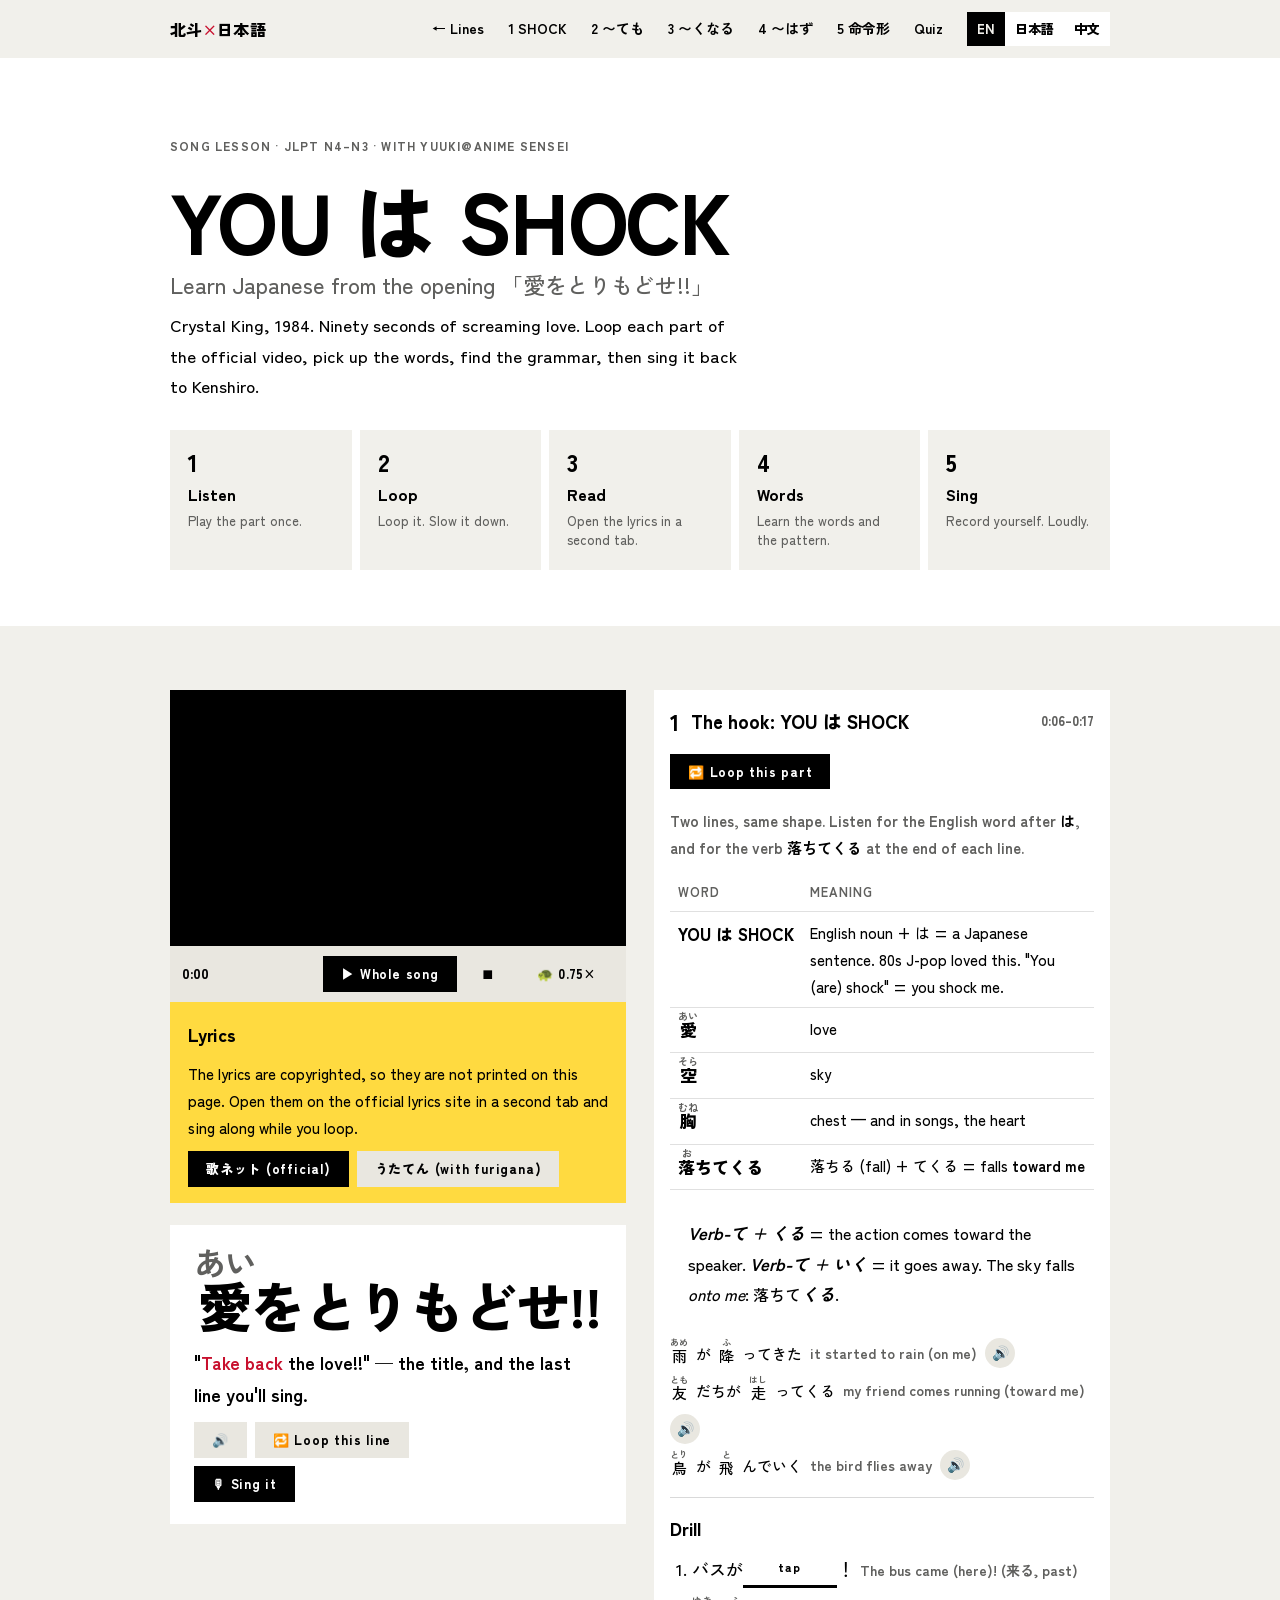
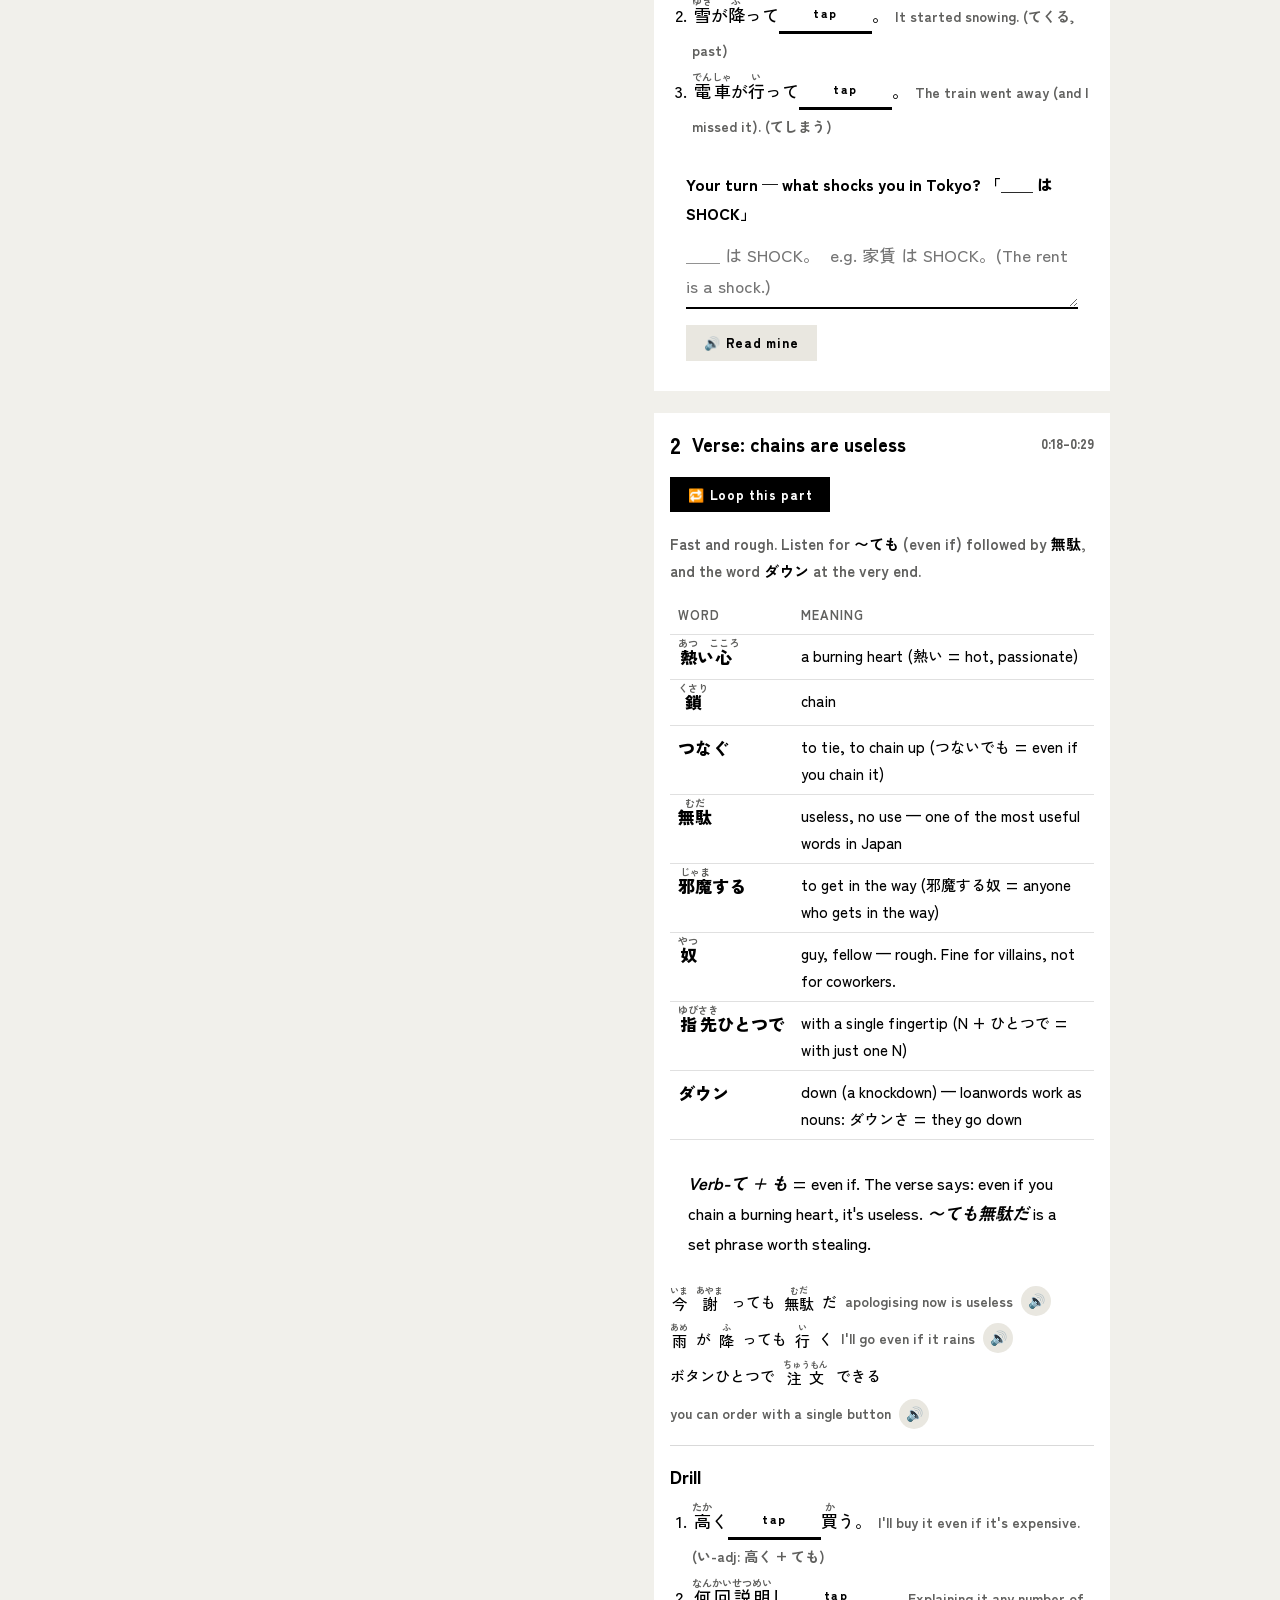
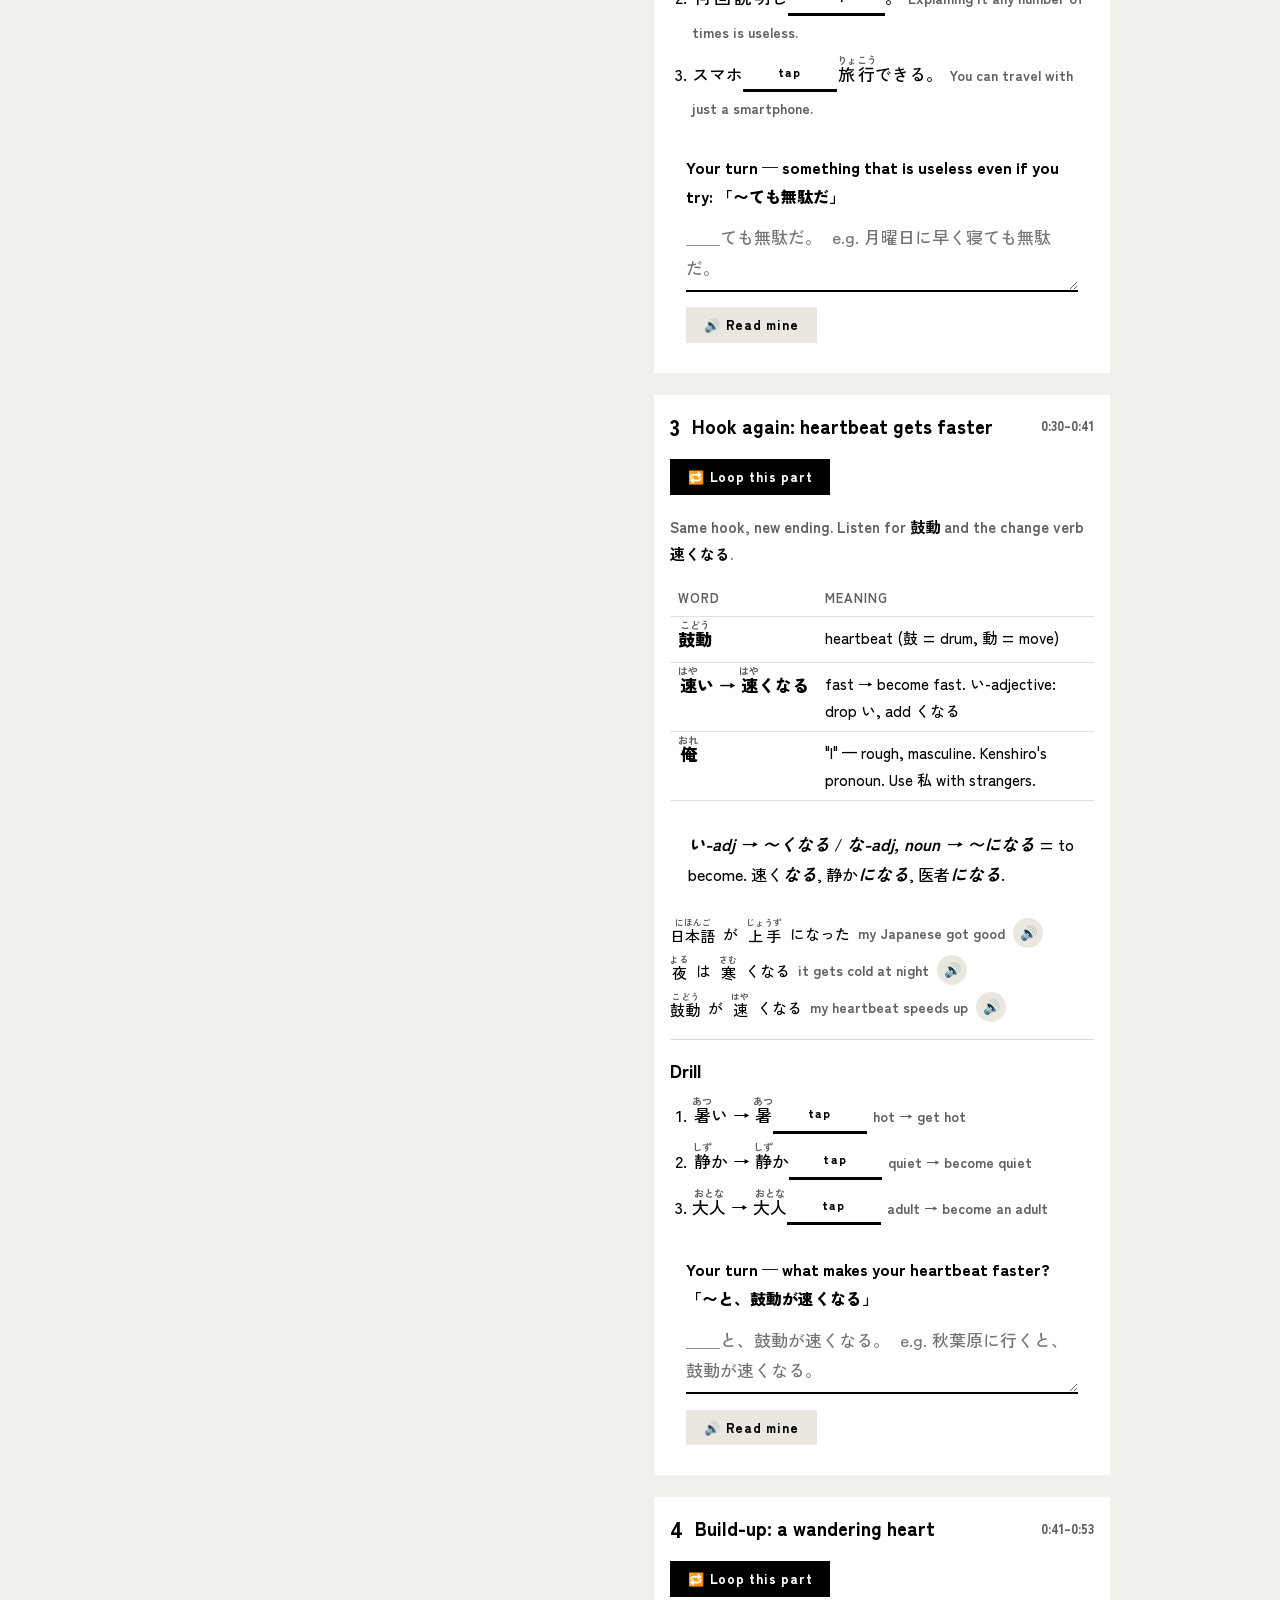
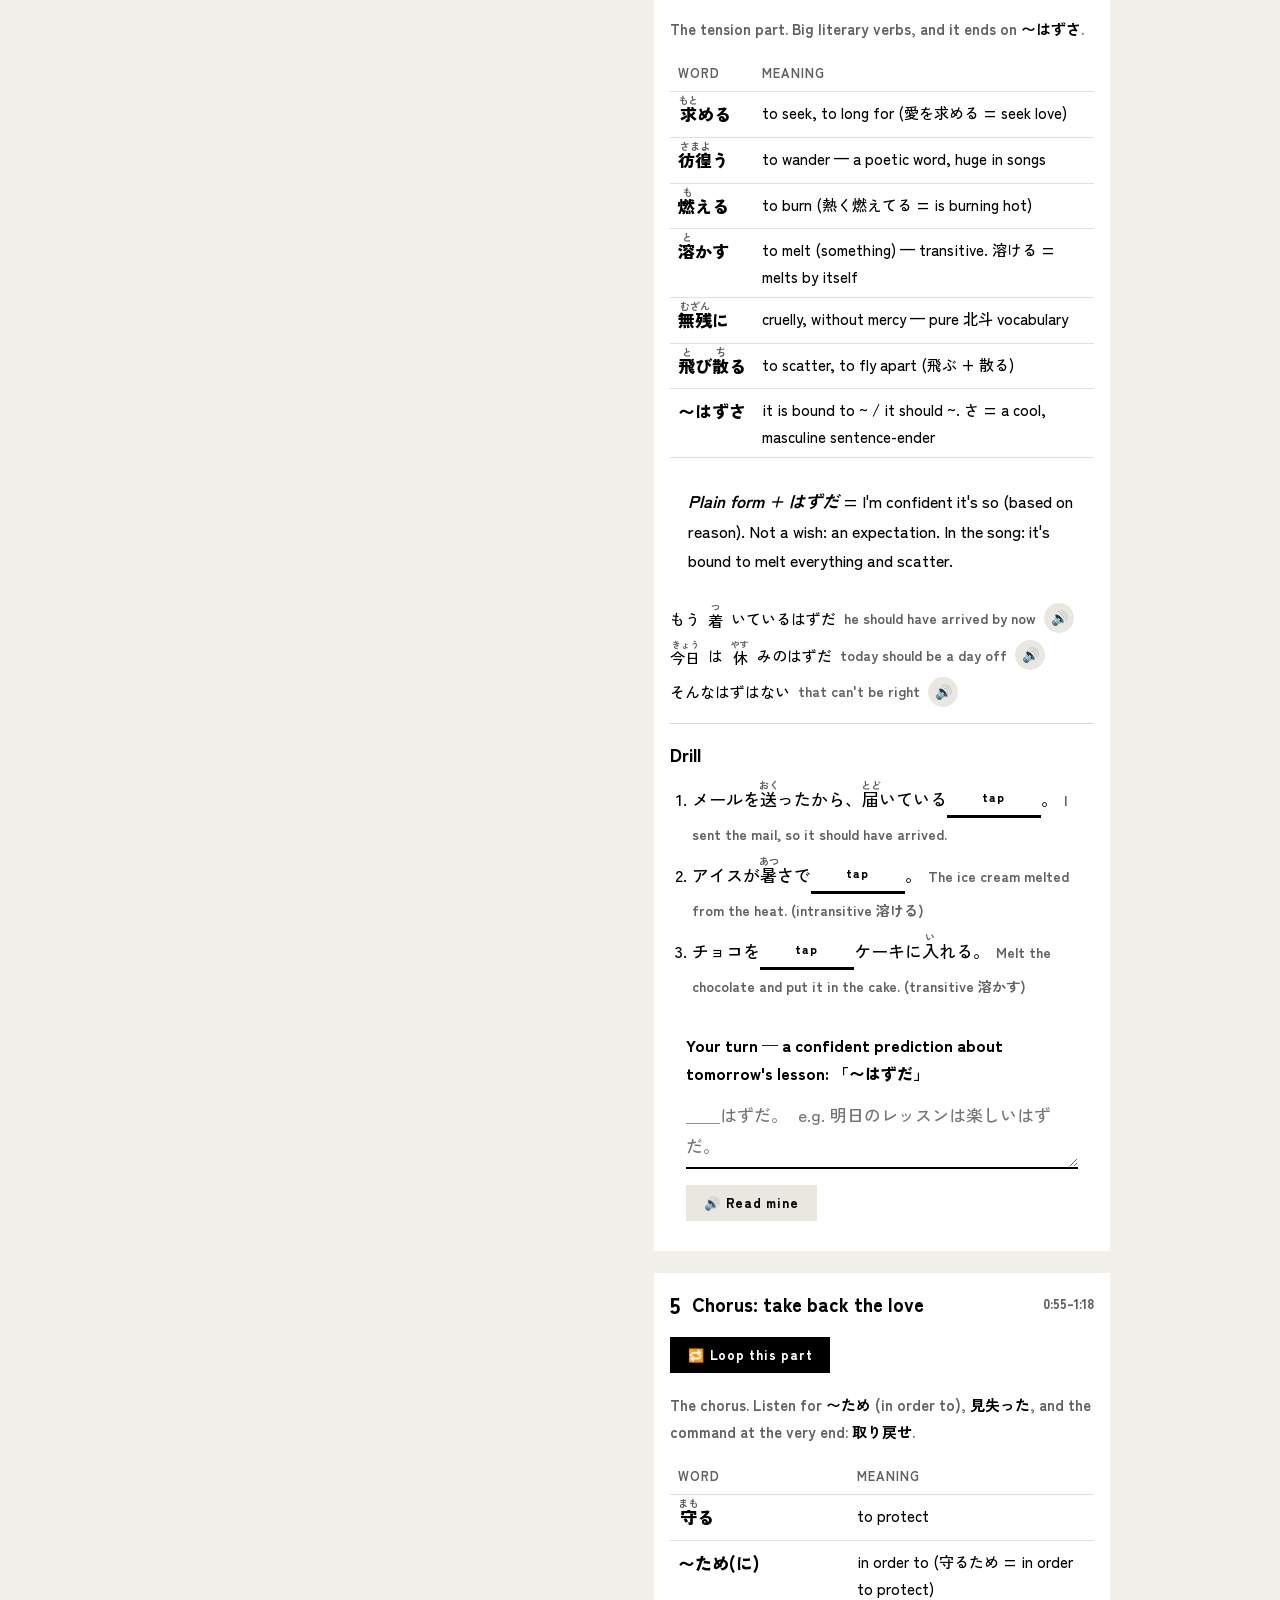
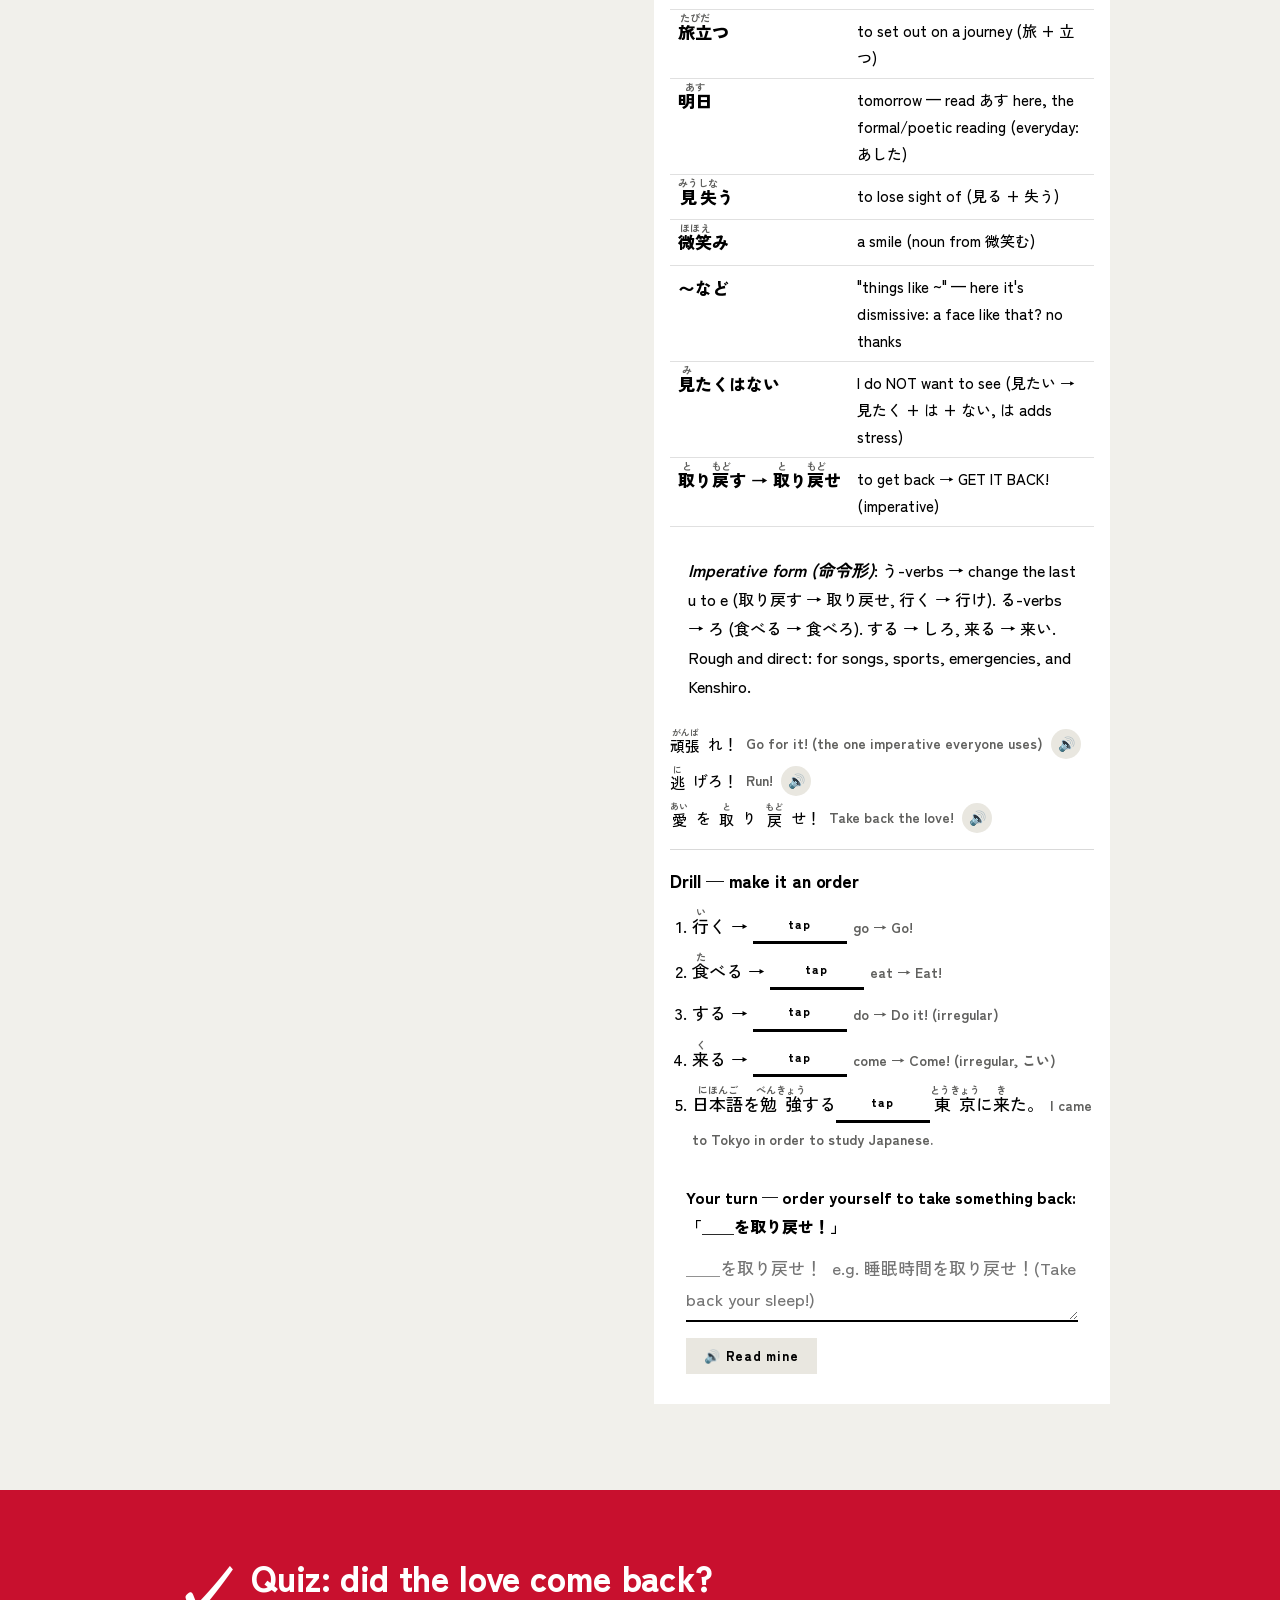
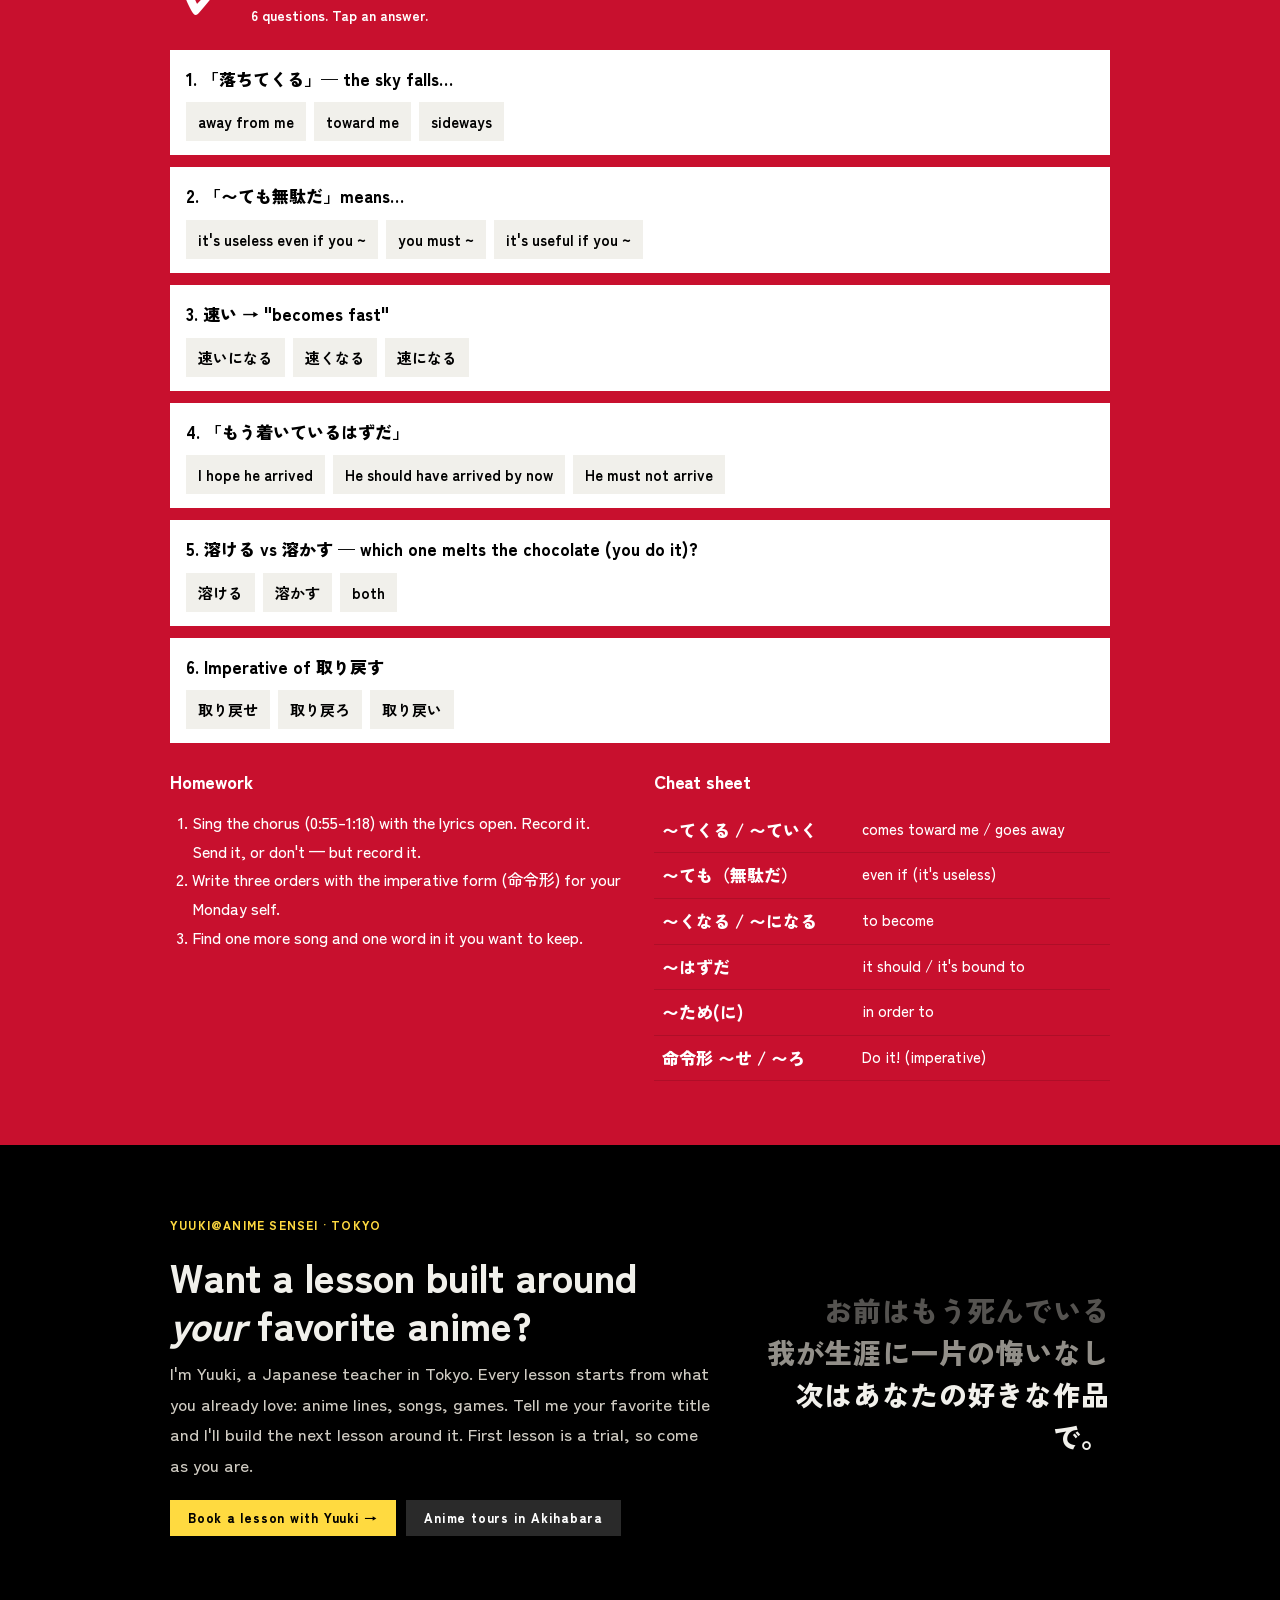
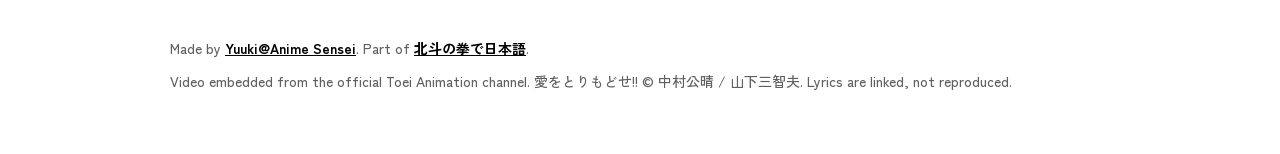
==== commit 9af1fe39: "closing CTA to animesenseijp.com (lines+song, 3 langs); linking (katakana) blocks for the English so" ====
--- a/ai/index.html
+++ b/ai/index.html
@@ -38,6 +38,18 @@
 .title-line .en{font-size:18px;font-weight:700;margin:8px 0 0}
 .title-line .en i{font-style:normal;color:var(--red)}
 .seg .ex li{font-size:15px}
+.lk,.lk-intro{background:var(--paper-2);padding:14px 16px;margin:0 0 14px}
+.lk-intro{margin:22px 0 0}
+.lk-h{font-size:12px;font-weight:900;letter-spacing:.12em;text-transform:uppercase;color:var(--sub);margin-bottom:8px}
+.lk-row{display:grid;grid-template-columns:1fr auto;grid-template-areas:"en spk" "kana spk" "tip spk";gap:2px 10px;align-items:center;padding:10px 0;border-top:1px solid rgba(0,0,0,.1)}
+.lk-row:first-of-type{border-top:0}
+.lk-intro .lk-row:nth-of-type(1){border-top:0}
+.lk-en{grid-area:en;font-family:-apple-system,"Helvetica Neue",Arial,sans-serif;font-weight:700;font-size:15px;color:var(--sub);letter-spacing:.01em}
+.lk-en b{color:var(--ink);background:var(--gold);padding:0 3px;border-radius:2px}
+.lk-kana{grid-area:kana;font-weight:900;font-size:22px;line-height:1.3;letter-spacing:.02em}
+.lk-kana b{color:var(--red)}
+.lk-tip{grid-area:tip;font-size:13px;color:var(--sub);font-weight:700}
+.lk-row .spk{grid-area:spk}
 #song{overflow:visible}#song::before{display:none}
 @media(max-width:880px){.layout{grid-template-columns:1fr}.layout .left{position:static}.player-wrap{position:sticky;top:58px}}
 </style>
@@ -315,6 +327,22 @@
     </div>
   </div>
 </section>
+<section class="cta" id="cta">
+  <div class="wrap">
+    <div class="cta-in">
+      <div>
+        <div class="eyebrow" data-i18n="cta.eyebrow">Yuuki@Anime Sensei · Tokyo</div>
+        <h2 data-i18n="cta.h">Want a lesson built around <i>your</i> favorite anime?</h2>
+        <p data-i18n="cta.p">I'm Yuuki, a Japanese teacher in Tokyo. Every lesson starts from what you already love: anime lines, songs, games. Tell me your favorite title and I'll build the next lesson around it. First lesson is a trial, so come as you are.</p>
+        <div class="row">
+          <a class="btn primary" href="https://www.animesenseijp.com/" target="_blank" rel="noopener" data-i18n="cta.button">Book a lesson with Yuuki →</a><a class="btn" href="https://tour.animesenseijp.com/" target="_blank" rel="noopener" data-i18n="cta.sub">Anime tours in Akihabara</a>
+        </div>
+      </div>
+      <div class="cta-lines"><div>お前はもう死んでいる</div><div>我が生涯に一片の悔いなし</div><div>次はあなたの好きな作品で。</div>
+      </div>
+    </div>
+  </div>
+</section>
 
 <footer>
   <div class="wrap">
@@ -389,7 +417,7 @@
 }
 
 /* ---------- i18n ---------- */
-const I={"ja": {"cheat.h": "\u65e9\u898b\u8868", "cheat.rows.0.1": "\u3053\u3061\u3089\u3078\u6765\u308b\uff0f\u96e2\u308c\u3066\u3044\u304f", "cheat.rows.1.1": "\u305f\u3068\u3048\u301c\u3067\u3082\uff08\u7121\u99c4\u3060\uff09", "cheat.rows.2.1": "\u301c\u306b\u306a\u308b", "cheat.rows.3.1": "\u301c\u306f\u305a\u3060", "cheat.rows.4.1": "\u301c\u306e\u305f\u3081\u306b", "cheat.rows.5.1": "\u301c\u3057\u308d\uff01\uff08\u547d\u4ee4\u5f62\uff09", "footer.0": "\u5236\u4f5c: \u003ca href=\"https://www.italki.com/teacher/4732907\" target=\"_blank\" rel=\"noopener\"\u003eYuuki@Anime Sensei\u003c/a\u003e\u3002\u003ca href=\"../\"\u003e\u5317\u6597\u306e\u62f3\u3067\u65e5\u672c\u8a9e\u003c/a\u003e\u306e\u4e00\u90e8\u3002", "footer.1": "\u6620\u50cf\u306f\u6771\u6620\u30a2\u30cb\u30e1\u30fc\u30b7\u30e7\u30f3\u516c\u5f0f\u30c1\u30e3\u30f3\u30cd\u30eb\u304b\u3089\u306e\u57cb\u3081\u8fbc\u307f\u3002\u611b\u3092\u3068\u308a\u3082\u3069\u305b!! \u00a9 \u4e2d\u6751\u516c\u6674\uff0f\u5c71\u4e0b\u4e09\u667a\u592b\u3002\u6b4c\u8a5e\u306f\u8ee2\u8f09\u305b\u305a\u30ea\u30f3\u30af\u306e\u307f\u3002", "hero.eyebrow": "\u6b4c\u306e\u30ec\u30c3\u30b9\u30f3 \u00b7 JLPT N4\u2013N3 \u00b7 Yuuki@Anime Sensei", "hero.h1_en": "\u30aa\u30fc\u30d7\u30cb\u30f3\u30b0\u300c\u611b\u3092\u3068\u308a\u3082\u3069\u305b!!\u300d\u3067\u65e5\u672c\u8a9e\u3092\u5b66\u3076", "hero.howto.0.d": "\u307e\u305a\u30d1\u30fc\u30c8\u30921\u56de\u518d\u751f\u3002", "hero.howto.0.t": "\u8074\u304f", "hero.howto.1.d": "\u7e70\u308a\u8fd4\u3059\u3002\u9045\u304f\u3082\u3067\u304d\u308b\u3002", "hero.howto.1.t": "\u30eb\u30fc\u30d7", "hero.howto.2.d": "\u6b4c\u8a5e\u306f\u5225\u30bf\u30d6\u3067\u958b\u304f\u3002", "hero.howto.2.t": "\u8aad\u3080", "hero.howto.3.d": "\u5358\u8a9e\u3068\u30d1\u30bf\u30fc\u30f3\u3092\u899a\u3048\u308b\u3002", "hero.howto.3.t": "\u5358\u8a9e", "hero.howto.4.d": "\u9332\u97f3\u3059\u308b\u3002\u5927\u58f0\u3067\u3002", "hero.howto.4.t": "\u6b4c\u3046", "hero.lead": "\u30af\u30ea\u30b9\u30bf\u30eb\u30ad\u30f3\u30b0\u30011984\u5e74\u3002\u611b\u3092\u53eb\u3073\u7d9a\u3051\u308b90\u79d2\u3002\u516c\u5f0f\u6620\u50cf\u3092\u30d1\u30fc\u30c8\u3054\u3068\u306b\u30eb\u30fc\u30d7\u3057\u3066\u3001\u5358\u8a9e\u3092\u62fe\u3044\u3001\u6587\u6cd5\u3092\u898b\u3064\u3051\u3066\u3001\u30b1\u30f3\u30b7\u30ed\u30a6\u306b\u5411\u304b\u3063\u3066\u6b4c\u3044\u8fd4\u305d\u3046\u3002", "homework.h": "\u5bbf\u984c", "homework.list.0": "\u6b4c\u8a5e\u3092\u958b\u3044\u3066\u30b5\u30d3\uff080:55\u20131:18\uff09\u3092\u6b4c\u3046\u3002\u9332\u97f3\u3059\u308b\u3002\u9001\u3063\u3066\u3082\u9001\u3089\u306a\u304f\u3066\u3082\u3044\u3044\u3001\u3067\u3082\u9332\u97f3\u306f\u3059\u308b\u3002", "homework.list.1": "\u6708\u66dc\u65e5\u306e\u81ea\u5206\u3078\u306e\u547d\u4ee4\u3092\u3001\u547d\u4ee4\u5f62\u30673\u3064\u66f8\u304f\u3002", "homework.list.2": "\u3082\u30461\u66f2\u63a2\u3057\u3066\u3001\u305d\u306e\u4e2d\u304b\u3089\u6b8b\u3057\u305f\u3044\u5358\u8a9e\u30921\u3064\u898b\u3064\u3051\u308b\u3002", "html_lang": "ja", "lyrics.h": "\u6b4c\u8a5e", "lyrics.links.1.text": "\u3046\u305f\u3066\u3093\uff08\u3075\u308a\u304c\u306a\u4ed8\u304d\uff09", "lyrics.p": "\u6b4c\u8a5e\u306f\u8457\u4f5c\u7269\u306a\u306e\u3067\u3053\u306e\u30da\u30fc\u30b8\u306b\u306f\u8f09\u305b\u3066\u3044\u307e\u305b\u3093\u3002\u516c\u5f0f\u306e\u6b4c\u8a5e\u30b5\u30a4\u30c8\u3092\u5225\u30bf\u30d6\u3067\u958b\u3044\u3066\u3001\u30eb\u30fc\u30d7\u3057\u306a\u304c\u3089\u4e00\u7dd2\u306b\u6b4c\u3063\u3066\u304f\u3060\u3055\u3044\u3002", "nav.back": "\u2190 \u30bb\u30ea\u30d5\u7de8", "nav.quiz": "\u30af\u30a4\u30ba", "quiz.0.o.0": "\u79c1\u304b\u3089\u96e2\u308c\u3066", "quiz.0.o.1": "\u79c1\u306e\u65b9\u3078", "quiz.0.o.2": "\u6a2a\u306b", "quiz.0.q": "\u300c\u843d\u3061\u3066\u304f\u308b\u300d\u2014 \u7a7a\u306f\u2026", "quiz.0.why": "\u3066\u304f\u308b = \u52d5\u4f5c\u304c\u8a71\u3057\u624b\u306e\u65b9\u3078\u5411\u304b\u3063\u3066\u304f\u308b\u3002", "quiz.1.o.0": "\u301c\u3057\u3066\u3082\u610f\u5473\u304c\u306a\u3044", "quiz.1.o.1": "\u301c\u3057\u306a\u3051\u308c\u3070\u306a\u3089\u306a\u3044", "quiz.1.o.2": "\u301c\u3059\u308c\u3070\u5f79\u306b\u7acb\u3064", "quiz.1.q": "\u300c\u301c\u3066\u3082\u7121\u99c4\u3060\u300d\u306e\u610f\u5473\u306f\u2026", "quiz.1.why": "\u3066\u3082 = \u301c\u3057\u3066\u3082\u3002\u7121\u99c4 = \u5f79\u306b\u7acb\u305f\u306a\u3044\u3002", "quiz.2.q": "\u901f\u3044 \u2192 \u300c\u901f\u304f\u306a\u308b\u300d\u306e\u4f5c\u308a\u65b9\u306f\uff1f", "quiz.2.why": "\u3044\u5f62\u5bb9\u8a5e\u306f \u3044 \u3092\u53d6\u3063\u3066 \u304f\u306a\u308b\u3002", "quiz.3.o.0": "\u7740\u3044\u3066\u307b\u3057\u3044", "quiz.3.o.1": "\u3082\u3046\u7740\u3044\u3066\u3044\u308b\u306b\u9055\u3044\u306a\u3044", "quiz.3.o.2": "\u7740\u3044\u3066\u306f\u3044\u3051\u306a\u3044", "quiz.3.q": "\u300c\u3082\u3046\u7740\u3044\u3066\u3044\u308b\u306f\u305a\u3060\u300d\u306e\u6c17\u6301\u3061\u306f\uff1f", "quiz.3.why": "\u306f\u305a = \u6839\u62e0\u306e\u3042\u308b\u78ba\u4fe1\u3002\u9858\u671b\u3067\u306f\u306a\u3044\u3002", "quiz.4.o.2": "\u4e21\u65b9", "quiz.4.q": "\u6eb6\u3051\u308b \u3068 \u6eb6\u304b\u3059 \u2014 \u81ea\u5206\u3067\u30c1\u30e7\u30b3\u3092\u6eb6\u304b\u3059\u306e\u306f\uff1f", "quiz.4.why": "\u6eb6\u304b\u3059 \u306f\u4ed6\u52d5\u8a5e\uff08\u4eba\u304c\u6eb6\u304b\u3059\uff09\u3002\u6eb6\u3051\u308b \u306f\u81ea\u52d5\u8a5e\uff08\u52dd\u624b\u306b\u6eb6\u3051\u308b\uff09\u3002", "quiz.5.q": "\u53d6\u308a\u623b\u3059 \u306e\u547d\u4ee4\u5f62\u306f\uff1f", "quiz.5.why": "\u3046\u52d5\u8a5e\u306f\u6700\u5f8c\u306e u \u3092 e \u306b\u3002\u3059 \u2192 \u305b\u3002", "quiz_head.h2": "\u30af\u30a4\u30ba: \u611b\u306f\u623b\u3063\u305f\u304b\uff1f", "quiz_head.who": "6\u554f\u3002\u7b54\u3048\u3092\u30bf\u30c3\u30d7\u3002", "segments.0.cue": "\u540c\u3058\u5f62\u306e2\u884c\u3002\u003cb\u003e\u306f\u003c/b\u003e\u306e\u3042\u3068\u306e\u82f1\u5358\u8a9e\u3068\u3001\u884c\u672b\u306e\u52d5\u8a5e\u003cb\u003e\u843d\u3061\u3066\u304f\u308b\u003c/b\u003e\u3092\u805e\u304d\u53d6\u3063\u3066\u3002", "segments.0.drill.0.m": "\u30d0\u30b9\u304c\u6765\u305f\uff01\uff08\u6765\u308b\u30fb\u904e\u53bb\uff09", "segments.0.drill.1.m": "\u96ea\u304c\u964d\u3063\u3066\u304d\u305f\u3002\uff08\u3066\u304f\u308b\u30fb\u904e\u53bb\uff09", "segments.0.drill.2.m": "\u96fb\u8eca\u304c\u884c\u3063\u3066\u3057\u307e\u3063\u305f\u3002\uff08\u3066\u3057\u307e\u3046\uff09", "segments.0.drill_h": "\u30c9\u30ea\u30eb", "segments.0.examples.0.m": "\u96e8\u304c\u964d\u308a\u59cb\u3081\u305f\uff08\u81ea\u5206\u306b\u5411\u304b\u3063\u3066\uff09", "segments.0.examples.1.m": "\u53cb\u3060\u3061\u304c\u8d70\u3063\u3066\u6765\u308b", "segments.0.examples.2.m": "\u9ce5\u304c\u98db\u3093\u3067\u3044\u304f", "segments.0.gp.0": "\u003cb\u003e\u52d5\u8a5e\u3066\u5f62 + \u304f\u308b\u003c/b\u003e = \u52d5\u4f5c\u304c\u8a71\u3057\u624b\u306e\u65b9\u3078\u6765\u308b\u3002\u003cb\u003e\u3066 + \u3044\u304f\u003c/b\u003e = \u96e2\u308c\u3066\u3044\u304f\u3002\u7a7a\u304c\u003ci\u003e\u81ea\u5206\u306b\u003c/i\u003e\u843d\u3061\u3066\u304f\u308b: \u843d\u3061\u3066\u003cb\u003e\u304f\u308b\u003c/b\u003e\u3002", "segments.0.h": "\u30d5\u30c3\u30af: YOU \u306f SHOCK", "segments.0.words.0.1": "\u82f1\u8a9e\u306e\u540d\u8a5e + \u306f = \u65e5\u672c\u8a9e\u306e\u6587\u306b\u306a\u308b\u300280\u5e74\u4ee3\u306e\u6b4c\u8b21\u66f2\u306f\u3053\u308c\u304c\u5927\u597d\u304d\u3002\u300cYou\u306fShock\u300d= \u541b\u306f\u885d\u6483\u3002", "segments.0.words.1.1": "\u611b", "segments.0.words.2.1": "\u7a7a", "segments.0.words.3.1": "\u80f8 \u2014 \u6b4c\u306e\u4e2d\u3067\u306f\u5fc3\u306e\u3053\u3068", "segments.0.words.4.1": "\u843d\u3061\u308b + \u3066\u304f\u308b = \u003cb\u003e\u81ea\u5206\u306e\u65b9\u3078\u003c/b\u003e\u843d\u3061\u3066\u304f\u308b", "segments.0.yourturn.label": "\u3042\u306a\u305f\u306e\u756a \u2014 \u6771\u4eac\u3067\u885d\u6483\u3060\u3063\u305f\u3053\u3068\u306f\uff1f\u300c\uff3f\uff3f \u306f SHOCK\u300d", "segments.0.yourturn.ph": "\uff3f\uff3f \u306f SHOCK\u3002  \u4f8b: \u5bb6\u8cc3 \u306f SHOCK\u3002", "segments.1.cue": "\u901f\u304f\u3066\u8352\u3044\u3002\u003cb\u003e\u301c\u3066\u3082\u003c/b\u003e\uff08\u305f\u3068\u3048\u301c\u3067\u3082\uff09\u306e\u5f8c\u306e\u003cb\u003e\u7121\u99c4\u003c/b\u003e\u3068\u3001\u6700\u5f8c\u306e\u003cb\u003e\u30c0\u30a6\u30f3\u003c/b\u003e\u3092\u805e\u304d\u53d6\u3063\u3066\u3002", "segments.1.drill.0.m": "\u9ad8\u304f\u3066\u3082\u8cb7\u3046\u3002\uff08\u3044\u5f62\u5bb9\u8a5e: \u9ad8\u304f + \u3066\u3082\uff09", "segments.1.drill.1.m": "\u4f55\u56de\u8aac\u660e\u3057\u3066\u3082\u7121\u99c4\u3060\u3002", "segments.1.drill.2.m": "\u30b9\u30de\u30db\u3072\u3068\u3064\u3067\u65c5\u884c\u3067\u304d\u308b\u3002", "segments.1.drill_h": "\u30c9\u30ea\u30eb", "segments.1.examples.0.m": "\u4eca\u8b1d\u3063\u3066\u3082\u610f\u5473\u304c\u306a\u3044", "segments.1.examples.1.m": "\u96e8\u304c\u964d\u3063\u3066\u3082\u884c\u304f", "segments.1.examples.2.m": "\u30dc\u30bf\u30f3\u3072\u3068\u3064\u3067\u6ce8\u6587\u3067\u304d\u308b", "segments.1.gp.0": "\u003cb\u003e\u52d5\u8a5e\u3066\u5f62 + \u3082\u003c/b\u003e = \u305f\u3068\u3048\u301c\u3067\u3082\u3002A\u30e1\u30ed\u306f\u300c\u71c3\u3048\u308b\u5fc3\u3092\u9396\u3067\u3064\u306a\u3044\u3067\u3082\u7121\u99c4\u3060\u300d\u3002\u003cb\u003e\u301c\u3066\u3082\u7121\u99c4\u3060\u003c/b\u003e\u306f\u76d7\u3080\u4fa1\u5024\u306e\u3042\u308b\u6c7a\u307e\u308a\u6587\u53e5\u3002", "segments.1.h": "A\u30e1\u30ed: \u9396\u3067\u3064\u306a\u3044\u3067\u3082\u7121\u99c4", "segments.1.words.0.1": "\u71c3\u3048\u308b\u3088\u3046\u306a\u5fc3\uff08\u71b1\u3044 = \u71b1\u3044\u30fb\u60c5\u71b1\u7684\uff09", "segments.1.words.1.1": "\u9396", "segments.1.words.2.1": "\u3064\u306a\u3050\u30fb\u7e1b\u308b\uff08\u3064\u306a\u3044\u3067\u3082 = \u7e1b\u3063\u3066\u3082\uff09", "segments.1.words.3.1": "\u5f79\u306b\u7acb\u305f\u306a\u3044 \u2014 \u65e5\u672c\u3067\u4e00\u756a\u4f7f\u3048\u308b\u5358\u8a9e\u306e\u3072\u3068\u3064", "segments.1.words.4.1": "\u90aa\u9b54\u3092\u3059\u308b\uff08\u90aa\u9b54\u3059\u308b\u5974 = \u90aa\u9b54\u3092\u3059\u308b\u8005\u306f\u8ab0\u3067\u3082\uff09", "segments.1.words.5.1": "\u3084\u3064 \u2014 \u4e71\u66b4\u3002\u60aa\u5f79\u306b\u306f\u25cb\u3001\u540c\u50da\u306b\u306f\u00d7\u3002", "segments.1.words.6.1": "\u6307\u5148\u3072\u3068\u3064\u3067\uff08\u540d\u8a5e + \u3072\u3068\u3064\u3067 = \u305f\u3063\u305f\u3072\u3068\u3064\u306e\u301c\u3067\uff09", "segments.1.words.7.1": "\u30c0\u30a6\u30f3\uff08\u30ce\u30c3\u30af\u30c0\u30a6\u30f3\uff09\u2014 \u5916\u6765\u8a9e\u306f\u540d\u8a5e\u3068\u3057\u3066\u4f7f\u3048\u308b: \u30c0\u30a6\u30f3\u3055 = \u5012\u308c\u308b", "segments.1.yourturn.label": "\u3042\u306a\u305f\u306e\u756a \u2014 \u3084\u3063\u3066\u3082\u7121\u99c4\u306a\u3053\u3068:\u300c\u301c\u3066\u3082\u7121\u99c4\u3060\u300d", "segments.1.yourturn.ph": "\uff3f\uff3f\u3066\u3082\u7121\u99c4\u3060\u3002  \u4f8b: \u6708\u66dc\u65e5\u306b\u65e9\u304f\u5bdd\u3066\u3082\u7121\u99c4\u3060\u3002", "segments.2.cue": "\u540c\u3058\u30d5\u30c3\u30af\u3067\u7d50\u3073\u304c\u5909\u308f\u308b\u3002\u003cb\u003e\u9f13\u52d5\u003c/b\u003e\u3068\u5909\u5316\u306e\u52d5\u8a5e\u003cb\u003e\u901f\u304f\u306a\u308b\u003c/b\u003e\u3092\u805e\u304d\u53d6\u3063\u3066\u3002", "segments.2.drill.0.m": "\u6691\u3044 \u2192 \u6691\u304f\u306a\u308b", "segments.2.drill.1.m": "\u9759\u304b \u2192 \u9759\u304b\u306b\u306a\u308b", "segments.2.drill.2.m": "\u5927\u4eba \u2192 \u5927\u4eba\u306b\u306a\u308b", "segments.2.drill_h": "\u30c9\u30ea\u30eb", "segments.2.examples.0.m": "\u65e5\u672c\u8a9e\u304c\u4e0a\u624b\u306b\u306a\u3063\u305f", "segments.2.examples.1.m": "\u591c\u306f\u5bd2\u304f\u306a\u308b", "segments.2.examples.2.m": "\u9f13\u52d5\u304c\u901f\u304f\u306a\u308b", "segments.2.gp.0": "\u003cb\u003e\u3044\u5f62\u5bb9\u8a5e \u2192 \u301c\u304f\u306a\u308b\u003c/b\u003e \uff0f \u003cb\u003e\u306a\u5f62\u5bb9\u8a5e\u30fb\u540d\u8a5e \u2192 \u301c\u306b\u306a\u308b\u003c/b\u003e = \u301c\u306b\u306a\u308b\u3002\u901f\u304f\u003cb\u003e\u306a\u308b\u003c/b\u003e\u3001\u9759\u304b\u003cb\u003e\u306b\u306a\u308b\u003c/b\u003e\u3001\u533b\u8005\u003cb\u003e\u306b\u306a\u308b\u003c/b\u003e\u3002", "segments.2.h": "\u30d5\u30c3\u30af\u518d\u3073: \u9f13\u52d5\u304c\u901f\u304f\u306a\u308b", "segments.2.words.0.1": "\u5fc3\u81d3\u306e\u97f3\uff08\u9f13 = \u592a\u9f13\u3001\u52d5 = \u52d5\u304f\uff09", "segments.2.words.1.1": "\u901f\u3044 \u2192 \u901f\u304f\u306a\u308b\u3002\u3044\u5f62\u5bb9\u8a5e\u306f \u3044 \u3092\u53d6\u3063\u3066 \u304f\u306a\u308b", "segments.2.words.2.1": "\u300c\u79c1\u300d\u2014 \u4e71\u66b4\u3067\u7537\u3063\u307d\u3044\u3002\u30b1\u30f3\u30b7\u30ed\u30a6\u306e\u4e00\u4eba\u79f0\u3002\u521d\u5bfe\u9762\u306b\u306f \u79c1\u3002", "segments.2.yourturn.label": "\u3042\u306a\u305f\u306e\u756a \u2014 \u9f13\u52d5\u304c\u901f\u304f\u306a\u308b\u306e\u306f\u3069\u3093\u306a\u6642\uff1f\u300c\u301c\u3068\u3001\u9f13\u52d5\u304c\u901f\u304f\u306a\u308b\u300d", "segments.2.yourturn.ph": "\uff3f\uff3f\u3068\u3001\u9f13\u52d5\u304c\u901f\u304f\u306a\u308b\u3002  \u4f8b: \u79cb\u8449\u539f\u306b\u884c\u304f\u3068\u3001\u9f13\u52d5\u304c\u901f\u304f\u306a\u308b\u3002", "segments.3.cue": "\u76db\u308a\u4e0a\u3052\u306e\u30d1\u30fc\u30c8\u3002\u6587\u8a9e\u3063\u307d\u3044\u5927\u304d\u306a\u52d5\u8a5e\u304c\u4e26\u3073\u3001\u003cb\u003e\u301c\u306f\u305a\u3055\u003c/b\u003e\u3067\u7d42\u308f\u308b\u3002", "segments.3.drill.0.m": "\u30e1\u30fc\u30eb\u3092\u9001\u3063\u305f\u304b\u3089\u3001\u5c4a\u3044\u3066\u3044\u308b\u306f\u305a\u3060\u3002", "segments.3.drill.1.m": "\u30a2\u30a4\u30b9\u304c\u6691\u3055\u3067\u6eb6\u3051\u305f\u3002\uff08\u81ea\u52d5\u8a5e \u6eb6\u3051\u308b\uff09", "segments.3.drill.2.m": "\u30c1\u30e7\u30b3\u3092\u6eb6\u304b\u3057\u3066\u30b1\u30fc\u30ad\u306b\u5165\u308c\u308b\u3002\uff08\u4ed6\u52d5\u8a5e \u6eb6\u304b\u3059\uff09", "segments.3.drill_h": "\u30c9\u30ea\u30eb", "segments.3.examples.0.m": "\u3082\u3046\u7740\u3044\u3066\u3044\u308b\u306f\u305a\u3060", "segments.3.examples.1.m": "\u4eca\u65e5\u306f\u4f11\u307f\u306e\u306f\u305a\u3060", "segments.3.examples.2.m": "\u305d\u3093\u306a\u306f\u305a\u306f\u306a\u3044", "segments.3.gp.0": "\u003cb\u003e\u666e\u901a\u5f62 + \u306f\u305a\u3060\u003c/b\u003e = \u6839\u62e0\u304c\u3042\u3063\u3066\u305d\u3046\u78ba\u4fe1\u3057\u3066\u3044\u308b\u3002\u9858\u3044\u3067\u306f\u306a\u304f\u4e88\u6e2c\u3002\u6b4c\u3067\u306f\u300c\u3059\u3079\u3066\u3092\u6eb6\u304b\u3057\u3066\u98db\u3073\u6563\u308b\u306f\u305a\u3060\u300d\u3002", "segments.3.h": "B\u30e1\u30ed: \u5f77\u5fa8\u3046\u5fc3", "segments.3.words.0.1": "\u6c42\u3081\u308b\u30fb\u6b32\u3057\u304c\u308b\uff08\u611b\u3092\u6c42\u3081\u308b\uff09", "segments.3.words.1.1": "\u3055\u307e\u3088\u3046 \u2014 \u8a69\u7684\u306a\u8a9e\u3002\u6b4c\u306b\u983b\u51fa", "segments.3.words.2.1": "\u71c3\u3048\u308b\uff08\u71b1\u304f\u71c3\u3048\u3066\u308b = \u71b1\u304f\u71c3\u3048\u3066\u3044\u308b\uff09", "segments.3.words.3.1": "\uff08\u4f55\u304b\u3092\uff09\u6eb6\u304b\u3059 \u2014 \u4ed6\u52d5\u8a5e\u3002\u6eb6\u3051\u308b = \u81ea\u7136\u306b\u6eb6\u3051\u308b", "segments.3.words.4.1": "\u3080\u3054\u304f\u30fb\u5bb9\u8d66\u306a\u304f \u2014 \u307e\u3055\u306b\u5317\u6597\u306e\u8a9e\u5f59", "segments.3.words.5.1": "\u98db\u3073\u6563\u308b\uff08\u98db\u3076 + \u6563\u308b\uff09", "segments.3.words.6.1": "\u301c\u3059\u308b\u306f\u305a\u3060\u3002\u3055 = \u7537\u3063\u307d\u304f\u3066\u304b\u3063\u3053\u3044\u3044\u6587\u672b", "segments.3.yourturn.label": "\u3042\u306a\u305f\u306e\u756a \u2014 \u660e\u65e5\u306e\u30ec\u30c3\u30b9\u30f3\u3078\u306e\u81ea\u4fe1\u3042\u308b\u4e88\u6e2c:\u300c\u301c\u306f\u305a\u3060\u300d", "segments.3.yourturn.ph": "\uff3f\uff3f\u306f\u305a\u3060\u3002  \u4f8b: \u660e\u65e5\u306e\u30ec\u30c3\u30b9\u30f3\u306f\u697d\u3057\u3044\u306f\u305a\u3060\u3002", "segments.4.cue": "\u30b5\u30d3\u3002\u003cb\u003e\u301c\u305f\u3081\u003c/b\u003e\uff08\u301c\u306e\u305f\u3081\u306b\uff09\u3001\u003cb\u003e\u898b\u5931\u3063\u305f\u003c/b\u003e\u3001\u305d\u3057\u3066\u6700\u5f8c\u306e\u547d\u4ee4\u003cb\u003e\u53d6\u308a\u623b\u305b\u003c/b\u003e\u3092\u805e\u304d\u53d6\u3063\u3066\u3002", "segments.4.drill.0.m": "\u884c\u304f \u2192 \u884c\u3051", "segments.4.drill.1.m": "\u98df\u3079\u308b \u2192 \u98df\u3079\u308d", "segments.4.drill.2.m": "\u3059\u308b \u2192 \u3057\u308d\uff08\u4e0d\u898f\u5247\uff09", "segments.4.drill.3.m": "\u6765\u308b \u2192 \u6765\u3044\uff08\u4e0d\u898f\u5247\u30fb\u3053\u3044\uff09", "segments.4.drill.4.m": "\u65e5\u672c\u8a9e\u3092\u52c9\u5f37\u3059\u308b\u305f\u3081\u306b\u6771\u4eac\u306b\u6765\u305f\u3002", "segments.4.drill_h": "\u30c9\u30ea\u30eb", "segments.4.examples.0.m": "\u9811\u5f35\u308c\uff01\uff08\u8ab0\u3082\u304c\u4f7f\u3046\u547d\u4ee4\u5f62\uff09", "segments.4.examples.1.m": "\u9003\u3052\u308d\uff01", "segments.4.examples.2.m": "\u611b\u3092\u53d6\u308a\u623b\u305b\uff01", "segments.4.gp.0": "\u003cb\u003e\u547d\u4ee4\u5f62\u003c/b\u003e: \u3046\u52d5\u8a5e\u306f\u6700\u5f8c\u306e u \u3092 e \u306b\uff08\u53d6\u308a\u623b\u3059 \u2192 \u53d6\u308a\u623b\u305b\u3001\u884c\u304f \u2192 \u884c\u3051\uff09\u3002\u308b\u52d5\u8a5e\u306f \u308d\uff08\u98df\u3079\u308b \u2192 \u98df\u3079\u308d\uff09\u3002\u3059\u308b \u2192 \u3057\u308d\u3001\u6765\u308b \u2192 \u6765\u3044\u3002\u8352\u304f\u3066\u76f4\u63a5\u7684: \u6b4c\u30fb\u30b9\u30dd\u30fc\u30c4\u30fb\u7dca\u6025\u6642\u30fb\u30b1\u30f3\u30b7\u30ed\u30a6\u7528\u3002", "segments.4.h": "\u30b5\u30d3: \u611b\u3092\u53d6\u308a\u623b\u305b", "segments.4.words.0.1": "\u5b88\u308b", "segments.4.words.1.1": "\u301c\u306e\u305f\u3081\u306b\uff08\u5b88\u308b\u305f\u3081 = \u5b88\u308b\u305f\u3081\u306b\uff09", "segments.4.words.2.1": "\u65c5\u306b\u51fa\u308b\uff08\u65c5 + \u7acb\u3064\uff09", "segments.4.words.3.1": "\u660e\u65e5 \u2014 \u3053\u3053\u3067\u306f \u3042\u3059\u3002\u6539\u307e\u3063\u305f\u30fb\u8a69\u7684\u306a\u8aad\u307f\u65b9\uff08\u666e\u6bb5\u306f \u3042\u3057\u305f\uff09", "segments.4.words.4.1": "\u898b\u5931\u3046\uff08\u898b\u308b + \u5931\u3046\uff09", "segments.4.words.5.1": "\u5fae\u7b11\u307f\uff08\u5fae\u7b11\u3080 \u306e\u540d\u8a5e\uff09", "segments.4.words.6.1": "\u300c\u301c\u306a\u3069\u300d\u2014 \u3053\u3053\u3067\u306f\u7a81\u304d\u653e\u3059\u8a00\u3044\u65b9: \u305d\u3093\u306a\u9854\u306a\u3069\u898b\u305f\u304f\u306a\u3044", "segments.4.words.7.1": "\u898b\u305f\u304f\u306a\u3044\uff08\u898b\u305f\u3044 \u2192 \u898b\u305f\u304f + \u306f + \u306a\u3044\u3001\u306f \u3067\u5f37\u8abf\uff09", "segments.4.words.8.1": "\u53d6\u308a\u623b\u3059 \u2192 \u53d6\u308a\u623b\u305b\uff01\uff08\u547d\u4ee4\u5f62\uff09", "segments.4.yourturn.label": "\u3042\u306a\u305f\u306e\u756a \u2014 \u81ea\u5206\u306b\u547d\u4ee4\u3057\u3066\u53d6\u308a\u623b\u3059:\u300c\uff3f\uff3f\u3092\u53d6\u308a\u623b\u305b\uff01\u300d", "segments.4.yourturn.ph": "\uff3f\uff3f\u3092\u53d6\u308a\u623b\u305b\uff01  \u4f8b: \u7761\u7720\u6642\u9593\u3092\u53d6\u308a\u623b\u305b\uff01", "title_line.en": "\u300c\u611b\u3092\u003ci\u003e\u53d6\u308a\u623b\u305b\u003c/i\u003e!!\u300d\u2014 \u30bf\u30a4\u30c8\u30eb\u3067\u3042\u308a\u3001\u6700\u5f8c\u306b\u6b4c\u3046\u4e00\u884c\u3002", "ui.all": "\u25b6 \u901a\u3057\u3067\u518d\u751f", "ui.drill": "\u30c9\u30ea\u30eb", "ui.loop": "\ud83d\udd01 \u3053\u306e\u30d1\u30fc\u30c8\u3092\u30eb\u30fc\u30d7", "ui.loopline": "\ud83d\udd01 \u3053\u306e\u884c\u3092\u30eb\u30fc\u30d7", "ui.meaning": "\u610f\u5473", "ui.readmine": "\ud83d\udd0a \u81ea\u5206\u306e\u6587\u3092\u8aad\u307e\u305b\u308b", "ui.rec": "\ud83c\udf99 \u6b4c\u3046", "ui.slow": "\ud83d\udc22 0.75\u500d", "ui.word": "\u8a9e"}, "zh": {"cheat.h": "\u901f\u67e5\u8868", "cheat.rows.0.1": "\u671d\u6211\u800c\u4f86\uff0f\u96e2\u958b", "cheat.rows.1.1": "\u5373\u4f7f\uff08\u4e5f\u6c92\u7528\uff09", "cheat.rows.2.1": "\u8b8a\u6210", "cheat.rows.3.1": "\u61c9\u8a72\uff0f\u4e00\u5b9a\u6703", "cheat.rows.4.1": "\u70ba\u4e86", "cheat.rows.5.1": "\u53bb\u505a\uff01\uff08\u547d\u4ee4\u5f62\uff09", "footer.0": "\u7531 \u003ca href=\"https://www.italki.com/teacher/4732907\" target=\"_blank\" rel=\"noopener\"\u003eYuuki@Anime Sensei\u003c/a\u003e \u88fd\u4f5c\u3002\u003ca href=\"../\"\u003e\u5317\u6597\u306e\u62f3\u3067\u65e5\u672c\u8a9e\u003c/a\u003e\u7684\u4e00\u90e8\u5206\u3002", "footer.1": "\u5f71\u7247\u5d4c\u5165\u81ea\u6771\u6620\u52d5\u756b\u5b98\u65b9\u983b\u9053\u3002\u611b\u3092\u3068\u308a\u3082\u3069\u305b!! \u00a9 \u4e2d\u6751\u516c\u6674\uff0f\u5c71\u4e0b\u4e09\u667a\u592b\u3002\u6b4c\u8a5e\u53ea\u63d0\u4f9b\u9023\u7d50\uff0c\u4e0d\u8f49\u8f09\u3002", "hero.eyebrow": "\u6b4c\u66f2\u8ab2 \u00b7 JLPT N4\u2013N3 \u00b7 \u8001\u5e2b Yuuki@Anime Sensei", "hero.h1_en": "\u7528\u7247\u982d\u66f2\u300c\u611b\u3092\u3068\u308a\u3082\u3069\u305b!!\u300d\u5b78\u65e5\u6587", "hero.howto.0.d": "\u5148\u628a\u9019\u6bb5\u64ad\u4e00\u6b21\u3002", "hero.howto.0.t": "\u807d", "hero.howto.1.d": "\u91cd\u8907\u64ad\u653e\uff0c\u53ef\u653e\u6162\u3002", "hero.howto.1.t": "\u5faa\u74b0", "hero.howto.2.d": "\u6b4c\u8a5e\u5728\u53e6\u4e00\u500b\u5206\u9801\u6253\u958b\u3002", "hero.howto.2.t": "\u8b80", "hero.howto.3.d": "\u5b78\u55ae\u5b57\u548c\u53e5\u578b\u3002", "hero.howto.3.t": "\u55ae\u5b57", "hero.howto.4.d": "\u9304\u4e0b\u4f86\u3002\u5927\u8072\u5531\u3002", "hero.howto.4.t": "\u5531", "hero.lead": "Crystal King\uff0c1984\u5e74\u3002\u5436\u558a\u611b\u768490\u79d2\u3002\u628a\u5b98\u65b9\u5f71\u7247\u4e00\u6bb5\u4e00\u6bb5\u5faa\u74b0\uff0c\u64bf\u55ae\u5b57\u3001\u627e\u6587\u6cd5\uff0c\u7136\u5f8c\u5531\u56de\u53bb\u7d66\u62f3\u56db\u90ce\u807d\u3002", "homework.h": "\u4f5c\u696d", "homework.list.0": "\u6253\u958b\u6b4c\u8a5e\u5531\u526f\u6b4c\uff080:55\u20131:18\uff09\u3002\u9304\u4e0b\u4f86\u3002\u50b3\u4e0d\u50b3\u90fd\u884c\uff0c\u4f46\u4e00\u5b9a\u8981\u9304\u3002", "homework.list.1": "\u7528\u547d\u4ee4\u5f62\u5beb\u4e09\u500b\u7d66\u661f\u671f\u4e00\u7684\u81ea\u5df1\u7684\u547d\u4ee4\u3002", "homework.list.2": "\u518d\u627e\u4e00\u9996\u6b4c\uff0c\u5f9e\u88e1\u9762\u627e\u4e00\u500b\u60f3\u7559\u4e0b\u7684\u55ae\u5b57\u3002", "html_lang": "zh-Hant", "lyrics.h": "\u6b4c\u8a5e", "lyrics.links.1.text": "\u3046\u305f\u3066\u3093\uff08\u9644\u5047\u540d\uff09", "lyrics.p": "\u6b4c\u8a5e\u6709\u7248\u6b0a\uff0c\u6240\u4ee5\u9019\u9801\u4e0d\u520a\u767b\u3002\u8acb\u5728\u53e6\u4e00\u500b\u5206\u9801\u6253\u958b\u5b98\u65b9\u6b4c\u8a5e\u7db2\u7ad9\uff0c\u4e00\u908a\u5faa\u74b0\u4e00\u908a\u8ddf\u8457\u5531\u3002", "nav.back": "\u2190 \u53f0\u8a5e\u7bc7", "nav.quiz": "\u6e2c\u9a57", "quiz.0.o.0": "\u9060\u96e2\u6211", "quiz.0.o.1": "\u671d\u6211\u800c\u4f86", "quiz.0.o.2": "\u5f80\u65c1\u908a", "quiz.0.q": "\u300c\u843d\u3061\u3066\u304f\u308b\u300d\u2014 \u5929\u7a7a\u2026", "quiz.0.why": "\u3066\u304f\u308b = \u52d5\u4f5c\u671d\u8aaa\u8a71\u8005\u800c\u4f86\u3002", "quiz.1.o.0": "\u5c31\u7b97\uff5e\u4e5f\u6c92\u7528", "quiz.1.o.1": "\u5fc5\u9808\uff5e", "quiz.1.o.2": "\uff5e\u7684\u8a71\u5f88\u6709\u7528", "quiz.1.q": "\u300c\u301c\u3066\u3082\u7121\u99c4\u3060\u300d\u7684\u610f\u601d\u662f\u2026", "quiz.1.why": "\u3066\u3082 = \u5373\u4f7f\uff1b\u7121\u99c4 = \u6c92\u7528\u3002", "quiz.2.q": "\u901f\u3044 \u2192 \u300c\u8b8a\u5feb\u300d\u600e\u9ebc\u8aaa\uff1f", "quiz.2.why": "\u3044\u5f62\u5bb9\u8a5e\uff1a\u53bb\u6389 \u3044 \u52a0 \u304f\u306a\u308b\u3002", "quiz.3.o.0": "\u5e0c\u671b\u4ed6\u5230\u4e86", "quiz.3.o.1": "\u4ed6\u73fe\u5728\u61c9\u8a72\u5df2\u7d93\u5230\u4e86", "quiz.3.o.2": "\u4ed6\u4e0d\u53ef\u4ee5\u5230", "quiz.3.q": "\u300c\u3082\u3046\u7740\u3044\u3066\u3044\u308b\u306f\u305a\u3060\u300d\u8868\u9054\u4ec0\u9ebc\uff1f", "quiz.3.why": "\u306f\u305a = \u6709\u6839\u64da\u7684\u63a8\u6e2c\uff0c\u4e0d\u662f\u9858\u671b\u3002", "quiz.4.o.2": "\u90fd\u53ef\u4ee5", "quiz.4.q": "\u6eb6\u3051\u308b \u548c \u6eb6\u304b\u3059 \u2014 \u4f60\u52d5\u624b\u878d\u5316\u5de7\u514b\u529b\u662f\u54ea\u500b\uff1f", "quiz.4.why": "\u6eb6\u304b\u3059 \u662f\u4ed6\u52d5\u8a5e\uff08\u6709\u4eba\u53bb\u878d\uff09\u3002\u6eb6\u3051\u308b \u662f\u81ea\u52d5\u8a5e\uff08\u81ea\u5df1\u878d\u5316\uff09\u3002", "quiz.5.q": "\u53d6\u308a\u623b\u3059 \u7684\u547d\u4ee4\u5f62\u662f\uff1f", "quiz.5.why": "\u3046\u52d5\u8a5e\uff1a\u6700\u5f8c\u7684 u \u6539\u6210 e\u3002\u3059 \u2192 \u305b\u3002", "quiz_head.h2": "\u6e2c\u9a57\uff1a\u611b\u56de\u4f86\u4e86\u55ce\uff1f", "quiz_head.who": "6\u984c\u3002\u9ede\u9078\u7b54\u6848\u3002", "segments.0.cue": "\u5169\u53e5\u540c\u6a23\u7684\u5f62\u72c0\u3002\u7559\u610f\u003cb\u003e\u306f\u003c/b\u003e\u5f8c\u9762\u7684\u82f1\u6587\u55ae\u5b57\uff0c\u548c\u6bcf\u53e5\u7d50\u5c3e\u7684\u52d5\u8a5e\u003cb\u003e\u843d\u3061\u3066\u304f\u308b\u003c/b\u003e\u3002", "segments.0.drill.0.m": "\u516c\u8eca\u4f86\u4e86\uff01\uff08\u6765\u308b\uff0c\u904e\u53bb\u5f0f\uff09", "segments.0.drill.1.m": "\u958b\u59cb\u4e0b\u96ea\u4e86\u3002\uff08\u3066\u304f\u308b\uff0c\u904e\u53bb\u5f0f\uff09", "segments.0.drill.2.m": "\u96fb\u8eca\u958b\u8d70\u4e86\uff08\u6211\u6c92\u8d95\u4e0a\uff09\u3002\uff08\u3066\u3057\u307e\u3046\uff09", "segments.0.drill_h": "\u7df4\u7fd2", "segments.0.examples.0.m": "\u958b\u59cb\u4e0b\u96e8\u4e86\uff08\u671d\u6211\u4e0b\uff09", "segments.0.examples.1.m": "\u670b\u53cb\u8dd1\u904e\u4f86", "segments.0.examples.2.m": "\u9ce5\u98db\u8d70\u4e86", "segments.0.gp.0": "\u003cb\u003e\u52d5\u8a5e\u3066\u5f62 + \u304f\u308b\u003c/b\u003e = \u52d5\u4f5c\u671d\u8aaa\u8a71\u8005\u800c\u4f86\u3002\u003cb\u003e\u3066 + \u3044\u304f\u003c/b\u003e = \u96e2\u958b\u3002\u5929\u7a7a\u003ci\u003e\u671d\u6211\u003c/i\u003e\u6389\u4e0b\u4f86\uff1a\u843d\u3061\u3066\u003cb\u003e\u304f\u308b\u003c/b\u003e\u3002", "segments.0.h": "\u526f\u6b4c\u9264\u5b50\uff1aYOU \u306f SHOCK", "segments.0.words.0.1": "\u82f1\u6587\u540d\u8a5e + \u306f = \u4e00\u500b\u65e5\u6587\u53e5\u5b50\u300280\u5e74\u4ee3\u65e5\u672c\u6d41\u884c\u6b4c\u8d85\u611b\u9019\u62db\u3002\u300cYou (are) shock\u300d\uff1d\u4f60\u8b93\u6211\u9707\u64bc\u3002", "segments.0.words.1.1": "\u611b", "segments.0.words.2.1": "\u5929\u7a7a", "segments.0.words.3.1": "\u80f8\u53e3 \u2014 \u5728\u6b4c\u88e1\u5c31\u662f\u5fc3", "segments.0.words.4.1": "\u843d\u3061\u308b\uff08\u6389\u843d\uff09+ \u3066\u304f\u308b = \u003cb\u003e\u671d\u6211\u003c/b\u003e\u6389\u4e0b\u4f86", "segments.0.yourturn.label": "\u63db\u4f60 \u2014 \u5728\u6771\u4eac\u4ec0\u9ebc\u8b93\u4f60\u9707\u64bc\uff1f\u300c\uff3f\uff3f \u306f SHOCK\u300d", "segments.0.yourturn.ph": "\uff3f\uff3f \u306f SHOCK\u3002  \u4f8b\uff1a\u5bb6\u8cc3 \u306f SHOCK\u3002\uff08\u623f\u79df\u5f88\u9707\u64bc\u3002\uff09", "segments.1.cue": "\u53c8\u5feb\u53c8\u7c97\u3002\u7559\u610f\u003cb\u003e\u301c\u3066\u3082\u003c/b\u003e\uff08\u5373\u4f7f\uff09\u5f8c\u9762\u7684\u003cb\u003e\u7121\u99c4\u003c/b\u003e\uff0c\u9084\u6709\u6700\u5f8c\u7684\u003cb\u003e\u30c0\u30a6\u30f3\u003c/b\u003e\u3002", "segments.1.drill.0.m": "\u5c31\u7b97\u8cb4\u4e5f\u8cb7\u3002\uff08\u3044\u5f62\u5bb9\u8a5e\uff1a\u9ad8\u304f + \u3066\u3082\uff09", "segments.1.drill.1.m": "\u89e3\u91cb\u5e7e\u6b21\u90fd\u6c92\u7528\u3002", "segments.1.drill.2.m": "\u53ea\u9760\u4e00\u652f\u624b\u6a5f\u5c31\u80fd\u65c5\u884c\u3002", "segments.1.drill_h": "\u7df4\u7fd2", "segments.1.examples.0.m": "\u73fe\u5728\u9053\u6b49\u4e5f\u6c92\u7528", "segments.1.examples.1.m": "\u5c31\u7b97\u4e0b\u96e8\u6211\u4e5f\u53bb", "segments.1.examples.2.m": "\u4e00\u500b\u6309\u9215\u5c31\u80fd\u9ede\u9910", "segments.1.gp.0": "\u003cb\u003e\u52d5\u8a5e\u3066\u5f62 + \u3082\u003c/b\u003e = \u5373\u4f7f\u3002\u4e3b\u6b4c\u8aaa\uff1a\u5c31\u7b97\u628a\u71c3\u71d2\u7684\u5fc3\u9396\u4f4f\u4e5f\u6c92\u7528\u3002\u003cb\u003e\u301c\u3066\u3082\u7121\u99c4\u3060\u003c/b\u003e\u662f\u503c\u5f97\u5077\u8d70\u7684\u56fa\u5b9a\u53e5\u3002", "segments.1.h": "\u4e3b\u6b4c\uff1a\u9396\u93c8\u4e5f\u6c92\u7528", "segments.1.words.0.1": "\u71c3\u71d2\u7684\u5fc3\uff08\u71b1\u3044 = \u71b1\u3001\u71b1\u60c5\uff09", "segments.1.words.1.1": "\u9396\u93c8", "segments.1.words.2.1": "\u7d81\u4f4f\u3001\u9396\u4f4f\uff08\u3064\u306a\u3044\u3067\u3082 = \u5c31\u7b97\u9396\u4f4f\uff09", "segments.1.words.3.1": "\u6c92\u7528\u3001\u767d\u8cbb \u2014 \u65e5\u672c\u6700\u5be6\u7528\u7684\u55ae\u5b57\u4e4b\u4e00", "segments.1.words.4.1": "\u7919\u4e8b\uff08\u90aa\u9b54\u3059\u308b\u5974 = \u4efb\u4f55\u7919\u4e8b\u7684\u4eba\uff09", "segments.1.words.5.1": "\u50a2\u4f19 \u2014 \u7c97\u9b6f\u3002\u7528\u5728\u53cd\u6d3e\u53ef\u4ee5\uff0c\u7528\u5728\u540c\u4e8b\u4e0d\u884c\u3002", "segments.1.words.6.1": "\u7528\u4e00\u6839\u6307\u5c16\uff08\u540d\u8a5e + \u3072\u3068\u3064\u3067 = \u53ea\u7528\u4e00\u500b\uff5e\uff09", "segments.1.words.7.1": "\u5012\u4e0b\uff08\u64ca\u5012\uff09\u2014 \u5916\u4f86\u8a9e\u53ef\u7576\u540d\u8a5e\uff1a\u30c0\u30a6\u30f3\u3055 = \u4ed6\u5011\u5012\u4e0b", "segments.1.yourturn.label": "\u63db\u4f60 \u2014 \u5c31\u7b97\u8a66\u4e86\u4e5f\u6c92\u7528\u7684\u4e8b\uff1a\u300c\u301c\u3066\u3082\u7121\u99c4\u3060\u300d", "segments.1.yourturn.ph": "\uff3f\uff3f\u3066\u3082\u7121\u99c4\u3060\u3002  \u4f8b\uff1a\u6708\u66dc\u65e5\u306b\u65e9\u304f\u5bdd\u3066\u3082\u7121\u99c4\u3060\u3002", "segments.2.cue": "\u540c\u6a23\u7684\u9264\u5b50\uff0c\u4e0d\u540c\u7684\u7d50\u5c3e\u3002\u7559\u610f\u003cb\u003e\u9f13\u52d5\u003c/b\u003e\u548c\u8b8a\u5316\u52d5\u8a5e\u003cb\u003e\u901f\u304f\u306a\u308b\u003c/b\u003e\u3002", "segments.2.drill.0.m": "\u71b1 \u2192 \u8b8a\u71b1", "segments.2.drill.1.m": "\u5b89\u975c \u2192 \u8b8a\u5b89\u975c", "segments.2.drill.2.m": "\u5927\u4eba \u2192 \u8b8a\u6210\u5927\u4eba", "segments.2.drill_h": "\u7df4\u7fd2", "segments.2.examples.0.m": "\u6211\u7684\u65e5\u6587\u8b8a\u597d\u4e86", "segments.2.examples.1.m": "\u665a\u4e0a\u6703\u8b8a\u51b7", "segments.2.examples.2.m": "\u5fc3\u8df3\u52a0\u901f", "segments.2.gp.0": "\u003cb\u003e\u3044\u5f62\u5bb9\u8a5e \u2192 \u301c\u304f\u306a\u308b\u003c/b\u003e \uff0f \u003cb\u003e\u306a\u5f62\u5bb9\u8a5e\u3001\u540d\u8a5e \u2192 \u301c\u306b\u306a\u308b\u003c/b\u003e = \u8b8a\u6210\u3002\u901f\u304f\u003cb\u003e\u306a\u308b\u003c/b\u003e\u3001\u9759\u304b\u003cb\u003e\u306b\u306a\u308b\u003c/b\u003e\u3001\u533b\u8005\u003cb\u003e\u306b\u306a\u308b\u003c/b\u003e\u3002", "segments.2.h": "\u9264\u5b50\u518d\u4f86\uff1a\u5fc3\u8df3\u8b8a\u5feb", "segments.2.words.0.1": "\u5fc3\u8df3\uff08\u9f13 = \u9f13\uff0c\u52d5 = \u52d5\uff09", "segments.2.words.1.1": "\u5feb \u2192 \u8b8a\u5feb\u3002\u3044\u5f62\u5bb9\u8a5e\uff1a\u53bb\u6389 \u3044 \u52a0 \u304f\u306a\u308b", "segments.2.words.2.1": "\u300c\u6211\u300d\u2014 \u7c97\u9b6f\u3001\u7537\u6027\u5316\u3002\u62f3\u56db\u90ce\u7684\u81ea\u7a31\u3002\u5c0d\u964c\u751f\u4eba\u7528 \u79c1\u3002", "segments.2.yourturn.label": "\u63db\u4f60 \u2014 \u4ec0\u9ebc\u8b93\u4f60\u5fc3\u8df3\u52a0\u901f\uff1f\u300c\u301c\u3068\u3001\u9f13\u52d5\u304c\u901f\u304f\u306a\u308b\u300d", "segments.2.yourturn.ph": "\uff3f\uff3f\u3068\u3001\u9f13\u52d5\u304c\u901f\u304f\u306a\u308b\u3002  \u4f8b\uff1a\u79cb\u8449\u539f\u306b\u884c\u304f\u3068\u3001\u9f13\u52d5\u304c\u901f\u304f\u306a\u308b\u3002", "segments.3.cue": "\u7dca\u5f35\u5347\u6eab\u7684\u6bb5\u843d\u3002\u4e00\u5806\u6587\u8a00\u611f\u7684\u5927\u52d5\u8a5e\uff0c\u6700\u5f8c\u505c\u5728\u003cb\u003e\u301c\u306f\u305a\u3055\u003c/b\u003e\u3002", "segments.3.drill.0.m": "\u6211\u5bc4\u4e86\u90f5\u4ef6\uff0c\u6240\u4ee5\u61c9\u8a72\u5df2\u7d93\u9001\u5230\u4e86\u3002", "segments.3.drill.1.m": "\u51b0\u6dc7\u6dcb\u88ab\u71b1\u878d\u5316\u4e86\u3002\uff08\u81ea\u52d5\u8a5e \u6eb6\u3051\u308b\uff09", "segments.3.drill.2.m": "\u628a\u5de7\u514b\u529b\u878d\u5316\u5f8c\u653e\u9032\u86cb\u7cd5\u3002\uff08\u4ed6\u52d5\u8a5e \u6eb6\u304b\u3059\uff09", "segments.3.drill_h": "\u7df4\u7fd2", "segments.3.examples.0.m": "\u4ed6\u73fe\u5728\u61c9\u8a72\u5230\u4e86", "segments.3.examples.1.m": "\u4eca\u5929\u61c9\u8a72\u662f\u4f11\u5047", "segments.3.examples.2.m": "\u4e0d\u53ef\u80fd\u662f\u90a3\u6a23", "segments.3.gp.0": "\u003cb\u003e\u666e\u901a\u5f62 + \u306f\u305a\u3060\u003c/b\u003e = \u6709\u6839\u64da\u7684\u78ba\u4fe1\u3002\u4e0d\u662f\u9858\u671b\uff0c\u662f\u63a8\u6e2c\u3002\u6b4c\u88e1\uff1a\u4e00\u5b9a\u6703\u878d\u5316\u4e00\u5207\u7136\u5f8c\u56db\u6563\u3002", "segments.3.h": "\u919e\u91c0\u6bb5\uff1a\u5fac\u5fa8\u7684\u5fc3", "segments.3.words.0.1": "\u8ffd\u6c42\u3001\u6e34\u671b\uff08\u611b\u3092\u6c42\u3081\u308b = \u8ffd\u6c42\u611b\uff09", "segments.3.words.1.1": "\u5fac\u5fa8\u3001\u6f02\u6cca \u2014 \u8a69\u610f\u7684\u5b57\uff0c\u6b4c\u88e1\u8d85\u5e38\u898b", "segments.3.words.2.1": "\u71c3\u71d2\uff08\u71b1\u304f\u71c3\u3048\u3066\u308b = \u6b63\u71b1\u70c8\u71c3\u71d2\uff09", "segments.3.words.3.1": "\u878d\u5316\uff08\u67d0\u7269\uff09\u2014 \u4ed6\u52d5\u8a5e\u3002\u6eb6\u3051\u308b = \u81ea\u5df1\u878d\u5316", "segments.3.words.4.1": "\u6b98\u9177\u5730\u3001\u6beb\u4e0d\u7559\u60c5 \u2014 \u7d14\u6b63\u7684\u5317\u6597\u8a5e\u5f59", "segments.3.words.5.1": "\u56db\u6563\u3001\u98db\u6563\uff08\u98db\u3076 + \u6563\u308b\uff09", "segments.3.words.6.1": "\u4e00\u5b9a\u6703\uff5e\uff0f\u61c9\u8a72\uff5e\u3002\u3055 = \u5e25\u6c23\u7684\u7537\u6027\u53e5\u5c3e", "segments.3.yourturn.label": "\u63db\u4f60 \u2014 \u5c0d\u660e\u5929\u8ab2\u7a0b\u7684\u81ea\u4fe1\u9810\u6e2c\uff1a\u300c\u301c\u306f\u305a\u3060\u300d", "segments.3.yourturn.ph": "\uff3f\uff3f\u306f\u305a\u3060\u3002  \u4f8b\uff1a\u660e\u65e5\u306e\u30ec\u30c3\u30b9\u30f3\u306f\u697d\u3057\u3044\u306f\u305a\u3060\u3002", "segments.4.cue": "\u526f\u6b4c\u3002\u7559\u610f\u003cb\u003e\u301c\u305f\u3081\u003c/b\u003e\uff08\u70ba\u4e86\uff09\u3001\u003cb\u003e\u898b\u5931\u3063\u305f\u003c/b\u003e\uff0c\u9084\u6709\u6700\u5f8c\u7684\u547d\u4ee4\uff1a\u003cb\u003e\u53d6\u308a\u623b\u305b\u003c/b\u003e\u3002", "segments.4.drill.0.m": "\u53bb \u2192 \u53bb\uff01", "segments.4.drill.1.m": "\u5403 \u2192 \u5403\uff01", "segments.4.drill.2.m": "\u505a \u2192 \u505a\uff01\uff08\u4e0d\u898f\u5247\uff09", "segments.4.drill.3.m": "\u4f86 \u2192 \u4f86\uff01\uff08\u4e0d\u898f\u5247\uff0c\u3053\u3044\uff09", "segments.4.drill.4.m": "\u70ba\u4e86\u5b78\u65e5\u6587\u800c\u4f86\u6771\u4eac\u3002", "segments.4.drill_h": "\u7df4\u7fd2", "segments.4.examples.0.m": "\u52a0\u6cb9\uff01\uff08\u5927\u5bb6\u90fd\u5728\u7528\u7684\u547d\u4ee4\u5f62\uff09", "segments.4.examples.1.m": "\u5feb\u9003\uff01", "segments.4.examples.2.m": "\u628a\u611b\u596a\u56de\u4f86\uff01", "segments.4.gp.0": "\u003cb\u003e\u547d\u4ee4\u5f62\u003c/b\u003e\uff1a\u3046\u52d5\u8a5e\u628a\u6700\u5f8c\u7684 u \u6539\u6210 e\uff08\u53d6\u308a\u623b\u3059 \u2192 \u53d6\u308a\u623b\u305b\u3001\u884c\u304f \u2192 \u884c\u3051\uff09\u3002\u308b\u52d5\u8a5e\u6539 \u308d\uff08\u98df\u3079\u308b \u2192 \u98df\u3079\u308d\uff09\u3002\u3059\u308b \u2192 \u3057\u308d\u3001\u6765\u308b \u2192 \u6765\u3044\u3002\u7c97\u9b6f\u76f4\u63a5\uff1a\u7528\u5728\u6b4c\u3001\u904b\u52d5\u3001\u7dca\u6025\u72c0\u6cc1\uff0c\u9084\u6709\u62f3\u56db\u90ce\u3002", "segments.4.h": "\u526f\u6b4c\uff1a\u628a\u611b\u596a\u56de\u4f86", "segments.4.words.0.1": "\u5b88\u8b77", "segments.4.words.1.1": "\u70ba\u4e86\uff08\u5b88\u308b\u305f\u3081 = \u70ba\u4e86\u5b88\u8b77\uff09", "segments.4.words.2.1": "\u8e0f\u4e0a\u65c5\u7a0b\uff08\u65c5 + \u7acb\u3064\uff09", "segments.4.words.3.1": "\u660e\u5929 \u2014 \u9019\u88e1\u8b80 \u3042\u3059\uff0c\u6b63\u5f0f\uff0f\u8a69\u610f\u7684\u8b80\u6cd5\uff08\u5e73\u5e38\u8aaa \u3042\u3057\u305f\uff09", "segments.4.words.4.1": "\u5931\u53bb\u8e64\u5f71\u3001\u770b\u4e0d\u898b\u4e86\uff08\u898b\u308b + \u5931\u3046\uff09", "segments.4.words.5.1": "\u5fae\u7b11\uff08\u5fae\u7b11\u3080 \u7684\u540d\u8a5e\uff09", "segments.4.words.6.1": "\u300c\uff5e\u4e4b\u985e\u7684\u300d\u2014 \u9019\u88e1\u5e36\u6709\u8f15\u8511\uff1a\u90a3\u7a2e\u81c9\uff1f\u4e0d\u60f3\u770b", "segments.4.words.7.1": "\u6211\u300c\u4e0d\u300d\u60f3\u770b\uff08\u898b\u305f\u3044 \u2192 \u898b\u305f\u304f + \u306f + \u306a\u3044\uff0c\u306f \u52a0\u5f37\u8a9e\u6c23\uff09", "segments.4.words.8.1": "\u596a\u56de \u2192 \u596a\u56de\u4f86\uff01\uff08\u547d\u4ee4\u5f62\uff09", "segments.4.yourturn.label": "\u63db\u4f60 \u2014 \u547d\u4ee4\u81ea\u5df1\u596a\u56de\u67d0\u6a23\u6771\u897f\uff1a\u300c\uff3f\uff3f\u3092\u53d6\u308a\u623b\u305b\uff01\u300d", "segments.4.yourturn.ph": "\uff3f\uff3f\u3092\u53d6\u308a\u623b\u305b\uff01  \u4f8b\uff1a\u7761\u7720\u6642\u9593\u3092\u53d6\u308a\u623b\u305b\uff01\uff08\u628a\u7761\u7720\u6642\u9593\u596a\u56de\u4f86\uff01\uff09", "title_line.en": "\u300c\u628a\u611b\u003ci\u003e\u596a\u56de\u4f86\u003c/i\u003e!!\u300d\u2014 \u6b4c\u540d\uff0c\u4e5f\u662f\u4f60\u6700\u5f8c\u8981\u5531\u7684\u90a3\u53e5\u3002", "ui.all": "\u25b6 \u6574\u9996\u64ad\u653e", "ui.drill": "\u7df4\u7fd2", "ui.loop": "\ud83d\udd01 \u5faa\u74b0\u9019\u4e00\u6bb5", "ui.loopline": "\ud83d\udd01 \u5faa\u74b0\u9019\u4e00\u53e5", "ui.meaning": "\u610f\u601d", "ui.readmine": "\ud83d\udd0a \u8b80\u6211\u5beb\u7684", "ui.rec": "\ud83c\udf99 \u5531\u5531\u770b", "ui.slow": "\ud83d\udc22 0.75\u500d\u901f", "ui.word": "\u55ae\u5b57"}};
+const I={"ja": {"cheat.h": "\u65e9\u898b\u8868", "cheat.rows.0.1": "\u3053\u3061\u3089\u3078\u6765\u308b\uff0f\u96e2\u308c\u3066\u3044\u304f", "cheat.rows.1.1": "\u305f\u3068\u3048\u301c\u3067\u3082\uff08\u7121\u99c4\u3060\uff09", "cheat.rows.2.1": "\u301c\u306b\u306a\u308b", "cheat.rows.3.1": "\u301c\u306f\u305a\u3060", "cheat.rows.4.1": "\u301c\u306e\u305f\u3081\u306b", "cheat.rows.5.1": "\u301c\u3057\u308d\uff01\uff08\u547d\u4ee4\u5f62\uff09", "cta.button": "Yuuki\u306e\u30ec\u30c3\u30b9\u30f3\u3092\u4e88\u7d04\u3059\u308b \u2192", "cta.eyebrow": "Yuuki@Anime Sensei \u00b7 \u6771\u4eac", "cta.h": "\u003ci\u003e\u3042\u306a\u305f\u306e\u003c/i\u003e\u597d\u304d\u306a\u30a2\u30cb\u30e1\u3067\u3001\u3053\u3093\u306a\u30ec\u30c3\u30b9\u30f3\u3092", "cta.p": "\u6771\u4eac\u3067\u65e5\u672c\u8a9e\u3092\u6559\u3048\u3066\u3044\u308bYuuki\u3067\u3059\u3002\u30ec\u30c3\u30b9\u30f3\u306f\u3044\u3064\u3082\u3001\u3042\u306a\u305f\u304c\u3082\u3046\u597d\u304d\u306a\u3082\u306e\uff08\u30a2\u30cb\u30e1\u306e\u30bb\u30ea\u30d5\u30fb\u6b4c\u30fb\u30b2\u30fc\u30e0\uff09\u304b\u3089\u59cb\u3081\u307e\u3059\u3002\u597d\u304d\u306a\u4f5c\u54c1\u3092\u6559\u3048\u3066\u304f\u308c\u308c\u3070\u3001\u6b21\u306e\u30ec\u30c3\u30b9\u30f3\u3092\u305d\u308c\u3067\u7d44\u307f\u307e\u3059\u3002\u521d\u56de\u306f\u4f53\u9a13\u30ec\u30c3\u30b9\u30f3\u306a\u306e\u3067\u6c17\u8efd\u306b\u3069\u3046\u305e\u3002", "cta.sub": "\u79cb\u8449\u539f\u30a2\u30cb\u30e1\u30c4\u30a2\u30fc\u3082", "footer.0": "\u5236\u4f5c: \u003ca href=\"https://www.italki.com/teacher/4732907\" target=\"_blank\" rel=\"noopener\"\u003eYuuki@Anime Sensei\u003c/a\u003e\u3002\u003ca href=\"../\"\u003e\u5317\u6597\u306e\u62f3\u3067\u65e5\u672c\u8a9e\u003c/a\u003e\u306e\u4e00\u90e8\u3002", "footer.1": "\u6620\u50cf\u306f\u6771\u6620\u30a2\u30cb\u30e1\u30fc\u30b7\u30e7\u30f3\u516c\u5f0f\u30c1\u30e3\u30f3\u30cd\u30eb\u304b\u3089\u306e\u57cb\u3081\u8fbc\u307f\u3002\u611b\u3092\u3068\u308a\u3082\u3069\u305b!! \u00a9 \u4e2d\u6751\u516c\u6674\uff0f\u5c71\u4e0b\u4e09\u667a\u592b\u3002\u6b4c\u8a5e\u306f\u8ee2\u8f09\u305b\u305a\u30ea\u30f3\u30af\u306e\u307f\u3002", "hero.eyebrow": "\u6b4c\u306e\u30ec\u30c3\u30b9\u30f3 \u00b7 JLPT N4\u2013N3 \u00b7 Yuuki@Anime Sensei", "hero.h1_en": "\u30aa\u30fc\u30d7\u30cb\u30f3\u30b0\u300c\u611b\u3092\u3068\u308a\u3082\u3069\u305b!!\u300d\u3067\u65e5\u672c\u8a9e\u3092\u5b66\u3076", "hero.howto.0.d": "\u307e\u305a\u30d1\u30fc\u30c8\u30921\u56de\u518d\u751f\u3002", "hero.howto.0.t": "\u8074\u304f", "hero.howto.1.d": "\u7e70\u308a\u8fd4\u3059\u3002\u9045\u304f\u3082\u3067\u304d\u308b\u3002", "hero.howto.1.t": "\u30eb\u30fc\u30d7", "hero.howto.2.d": "\u6b4c\u8a5e\u306f\u5225\u30bf\u30d6\u3067\u958b\u304f\u3002", "hero.howto.2.t": "\u8aad\u3080", "hero.howto.3.d": "\u5358\u8a9e\u3068\u30d1\u30bf\u30fc\u30f3\u3092\u899a\u3048\u308b\u3002", "hero.howto.3.t": "\u5358\u8a9e", "hero.howto.4.d": "\u9332\u97f3\u3059\u308b\u3002\u5927\u58f0\u3067\u3002", "hero.howto.4.t": "\u6b4c\u3046", "hero.lead": "\u30af\u30ea\u30b9\u30bf\u30eb\u30ad\u30f3\u30b0\u30011984\u5e74\u3002\u611b\u3092\u53eb\u3073\u7d9a\u3051\u308b90\u79d2\u3002\u516c\u5f0f\u6620\u50cf\u3092\u30d1\u30fc\u30c8\u3054\u3068\u306b\u30eb\u30fc\u30d7\u3057\u3066\u3001\u5358\u8a9e\u3092\u62fe\u3044\u3001\u6587\u6cd5\u3092\u898b\u3064\u3051\u3066\u3001\u30b1\u30f3\u30b7\u30ed\u30a6\u306b\u5411\u304b\u3063\u3066\u6b4c\u3044\u8fd4\u305d\u3046\u3002", "homework.h": "\u5bbf\u984c", "homework.list.0": "\u6b4c\u8a5e\u3092\u958b\u3044\u3066\u30b5\u30d3\uff080:55\u20131:18\uff09\u3092\u6b4c\u3046\u3002\u9332\u97f3\u3059\u308b\u3002\u9001\u3063\u3066\u3082\u9001\u3089\u306a\u304f\u3066\u3082\u3044\u3044\u3001\u3067\u3082\u9332\u97f3\u306f\u3059\u308b\u3002", "homework.list.1": "\u6708\u66dc\u65e5\u306e\u81ea\u5206\u3078\u306e\u547d\u4ee4\u3092\u3001\u547d\u4ee4\u5f62\u30673\u3064\u66f8\u304f\u3002", "homework.list.2": "\u3082\u30461\u66f2\u63a2\u3057\u3066\u3001\u305d\u306e\u4e2d\u304b\u3089\u6b8b\u3057\u305f\u3044\u5358\u8a9e\u30921\u3064\u898b\u3064\u3051\u308b\u3002", "html_lang": "ja", "lyrics.h": "\u6b4c\u8a5e", "lyrics.links.1.text": "\u3046\u305f\u3066\u3093\uff08\u3075\u308a\u304c\u306a\u4ed8\u304d\uff09", "lyrics.p": "\u6b4c\u8a5e\u306f\u8457\u4f5c\u7269\u306a\u306e\u3067\u3053\u306e\u30da\u30fc\u30b8\u306b\u306f\u8f09\u305b\u3066\u3044\u307e\u305b\u3093\u3002\u516c\u5f0f\u306e\u6b4c\u8a5e\u30b5\u30a4\u30c8\u3092\u5225\u30bf\u30d6\u3067\u958b\u3044\u3066\u3001\u30eb\u30fc\u30d7\u3057\u306a\u304c\u3089\u4e00\u7dd2\u306b\u6b4c\u3063\u3066\u304f\u3060\u3055\u3044\u3002", "nav.back": "\u2190 \u30bb\u30ea\u30d5\u7de8", "nav.quiz": "\u30af\u30a4\u30ba", "quiz.0.o.0": "\u79c1\u304b\u3089\u96e2\u308c\u3066", "quiz.0.o.1": "\u79c1\u306e\u65b9\u3078", "quiz.0.o.2": "\u6a2a\u306b", "quiz.0.q": "\u300c\u843d\u3061\u3066\u304f\u308b\u300d\u2014 \u7a7a\u306f\u2026", "quiz.0.why": "\u3066\u304f\u308b = \u52d5\u4f5c\u304c\u8a71\u3057\u624b\u306e\u65b9\u3078\u5411\u304b\u3063\u3066\u304f\u308b\u3002", "quiz.1.o.0": "\u301c\u3057\u3066\u3082\u610f\u5473\u304c\u306a\u3044", "quiz.1.o.1": "\u301c\u3057\u306a\u3051\u308c\u3070\u306a\u3089\u306a\u3044", "quiz.1.o.2": "\u301c\u3059\u308c\u3070\u5f79\u306b\u7acb\u3064", "quiz.1.q": "\u300c\u301c\u3066\u3082\u7121\u99c4\u3060\u300d\u306e\u610f\u5473\u306f\u2026", "quiz.1.why": "\u3066\u3082 = \u301c\u3057\u3066\u3082\u3002\u7121\u99c4 = \u5f79\u306b\u7acb\u305f\u306a\u3044\u3002", "quiz.2.q": "\u901f\u3044 \u2192 \u300c\u901f\u304f\u306a\u308b\u300d\u306e\u4f5c\u308a\u65b9\u306f\uff1f", "quiz.2.why": "\u3044\u5f62\u5bb9\u8a5e\u306f \u3044 \u3092\u53d6\u3063\u3066 \u304f\u306a\u308b\u3002", "quiz.3.o.0": "\u7740\u3044\u3066\u307b\u3057\u3044", "quiz.3.o.1": "\u3082\u3046\u7740\u3044\u3066\u3044\u308b\u306b\u9055\u3044\u306a\u3044", "quiz.3.o.2": "\u7740\u3044\u3066\u306f\u3044\u3051\u306a\u3044", "quiz.3.q": "\u300c\u3082\u3046\u7740\u3044\u3066\u3044\u308b\u306f\u305a\u3060\u300d\u306e\u6c17\u6301\u3061\u306f\uff1f", "quiz.3.why": "\u306f\u305a = \u6839\u62e0\u306e\u3042\u308b\u78ba\u4fe1\u3002\u9858\u671b\u3067\u306f\u306a\u3044\u3002", "quiz.4.o.2": "\u4e21\u65b9", "quiz.4.q": "\u6eb6\u3051\u308b \u3068 \u6eb6\u304b\u3059 \u2014 \u81ea\u5206\u3067\u30c1\u30e7\u30b3\u3092\u6eb6\u304b\u3059\u306e\u306f\uff1f", "quiz.4.why": "\u6eb6\u304b\u3059 \u306f\u4ed6\u52d5\u8a5e\uff08\u4eba\u304c\u6eb6\u304b\u3059\uff09\u3002\u6eb6\u3051\u308b \u306f\u81ea\u52d5\u8a5e\uff08\u52dd\u624b\u306b\u6eb6\u3051\u308b\uff09\u3002", "quiz.5.q": "\u53d6\u308a\u623b\u3059 \u306e\u547d\u4ee4\u5f62\u306f\uff1f", "quiz.5.why": "\u3046\u52d5\u8a5e\u306f\u6700\u5f8c\u306e u \u3092 e \u306b\u3002\u3059 \u2192 \u305b\u3002", "quiz_head.h2": "\u30af\u30a4\u30ba: \u611b\u306f\u623b\u3063\u305f\u304b\uff1f", "quiz_head.who": "6\u554f\u3002\u7b54\u3048\u3092\u30bf\u30c3\u30d7\u3002", "segments.0.cue": "\u540c\u3058\u5f62\u306e2\u884c\u3002\u003cb\u003e\u306f\u003c/b\u003e\u306e\u3042\u3068\u306e\u82f1\u5358\u8a9e\u3068\u3001\u884c\u672b\u306e\u52d5\u8a5e\u003cb\u003e\u843d\u3061\u3066\u304f\u308b\u003c/b\u003e\u3092\u805e\u304d\u53d6\u3063\u3066\u3002", "segments.0.drill.0.m": "\u30d0\u30b9\u304c\u6765\u305f\uff01\uff08\u6765\u308b\u30fb\u904e\u53bb\uff09", "segments.0.drill.1.m": "\u96ea\u304c\u964d\u3063\u3066\u304d\u305f\u3002\uff08\u3066\u304f\u308b\u30fb\u904e\u53bb\uff09", "segments.0.drill.2.m": "\u96fb\u8eca\u304c\u884c\u3063\u3066\u3057\u307e\u3063\u305f\u3002\uff08\u3066\u3057\u307e\u3046\uff09", "segments.0.drill_h": "\u30c9\u30ea\u30eb", "segments.0.examples.0.m": "\u96e8\u304c\u964d\u308a\u59cb\u3081\u305f\uff08\u81ea\u5206\u306b\u5411\u304b\u3063\u3066\uff09", "segments.0.examples.1.m": "\u53cb\u3060\u3061\u304c\u8d70\u3063\u3066\u6765\u308b", "segments.0.examples.2.m": "\u9ce5\u304c\u98db\u3093\u3067\u3044\u304f", "segments.0.gp.0": "\u003cb\u003e\u52d5\u8a5e\u3066\u5f62 + \u304f\u308b\u003c/b\u003e = \u52d5\u4f5c\u304c\u8a71\u3057\u624b\u306e\u65b9\u3078\u6765\u308b\u3002\u003cb\u003e\u3066 + \u3044\u304f\u003c/b\u003e = \u96e2\u308c\u3066\u3044\u304f\u3002\u7a7a\u304c\u003ci\u003e\u81ea\u5206\u306b\u003c/i\u003e\u843d\u3061\u3066\u304f\u308b: \u843d\u3061\u3066\u003cb\u003e\u304f\u308b\u003c/b\u003e\u3002", "segments.0.h": "\u30d5\u30c3\u30af: YOU \u306f SHOCK", "segments.0.words.0.1": "\u82f1\u8a9e\u306e\u540d\u8a5e + \u306f = \u65e5\u672c\u8a9e\u306e\u6587\u306b\u306a\u308b\u300280\u5e74\u4ee3\u306e\u6b4c\u8b21\u66f2\u306f\u3053\u308c\u304c\u5927\u597d\u304d\u3002\u300cYou\u306fShock\u300d= \u541b\u306f\u885d\u6483\u3002", "segments.0.words.1.1": "\u611b", "segments.0.words.2.1": "\u7a7a", "segments.0.words.3.1": "\u80f8 \u2014 \u6b4c\u306e\u4e2d\u3067\u306f\u5fc3\u306e\u3053\u3068", "segments.0.words.4.1": "\u843d\u3061\u308b + \u3066\u304f\u308b = \u003cb\u003e\u81ea\u5206\u306e\u65b9\u3078\u003c/b\u003e\u843d\u3061\u3066\u304f\u308b", "segments.0.yourturn.label": "\u3042\u306a\u305f\u306e\u756a \u2014 \u6771\u4eac\u3067\u885d\u6483\u3060\u3063\u305f\u3053\u3068\u306f\uff1f\u300c\uff3f\uff3f \u306f SHOCK\u300d", "segments.0.yourturn.ph": "\uff3f\uff3f \u306f SHOCK\u3002  \u4f8b: \u5bb6\u8cc3 \u306f SHOCK\u3002", "segments.1.cue": "\u901f\u304f\u3066\u8352\u3044\u3002\u003cb\u003e\u301c\u3066\u3082\u003c/b\u003e\uff08\u305f\u3068\u3048\u301c\u3067\u3082\uff09\u306e\u5f8c\u306e\u003cb\u003e\u7121\u99c4\u003c/b\u003e\u3068\u3001\u6700\u5f8c\u306e\u003cb\u003e\u30c0\u30a6\u30f3\u003c/b\u003e\u3092\u805e\u304d\u53d6\u3063\u3066\u3002", "segments.1.drill.0.m": "\u9ad8\u304f\u3066\u3082\u8cb7\u3046\u3002\uff08\u3044\u5f62\u5bb9\u8a5e: \u9ad8\u304f + \u3066\u3082\uff09", "segments.1.drill.1.m": "\u4f55\u56de\u8aac\u660e\u3057\u3066\u3082\u7121\u99c4\u3060\u3002", "segments.1.drill.2.m": "\u30b9\u30de\u30db\u3072\u3068\u3064\u3067\u65c5\u884c\u3067\u304d\u308b\u3002", "segments.1.drill_h": "\u30c9\u30ea\u30eb", "segments.1.examples.0.m": "\u4eca\u8b1d\u3063\u3066\u3082\u610f\u5473\u304c\u306a\u3044", "segments.1.examples.1.m": "\u96e8\u304c\u964d\u3063\u3066\u3082\u884c\u304f", "segments.1.examples.2.m": "\u30dc\u30bf\u30f3\u3072\u3068\u3064\u3067\u6ce8\u6587\u3067\u304d\u308b", "segments.1.gp.0": "\u003cb\u003e\u52d5\u8a5e\u3066\u5f62 + \u3082\u003c/b\u003e = \u305f\u3068\u3048\u301c\u3067\u3082\u3002A\u30e1\u30ed\u306f\u300c\u71c3\u3048\u308b\u5fc3\u3092\u9396\u3067\u3064\u306a\u3044\u3067\u3082\u7121\u99c4\u3060\u300d\u3002\u003cb\u003e\u301c\u3066\u3082\u7121\u99c4\u3060\u003c/b\u003e\u306f\u76d7\u3080\u4fa1\u5024\u306e\u3042\u308b\u6c7a\u307e\u308a\u6587\u53e5\u3002", "segments.1.h": "A\u30e1\u30ed: \u9396\u3067\u3064\u306a\u3044\u3067\u3082\u7121\u99c4", "segments.1.words.0.1": "\u71c3\u3048\u308b\u3088\u3046\u306a\u5fc3\uff08\u71b1\u3044 = \u71b1\u3044\u30fb\u60c5\u71b1\u7684\uff09", "segments.1.words.1.1": "\u9396", "segments.1.words.2.1": "\u3064\u306a\u3050\u30fb\u7e1b\u308b\uff08\u3064\u306a\u3044\u3067\u3082 = \u7e1b\u3063\u3066\u3082\uff09", "segments.1.words.3.1": "\u5f79\u306b\u7acb\u305f\u306a\u3044 \u2014 \u65e5\u672c\u3067\u4e00\u756a\u4f7f\u3048\u308b\u5358\u8a9e\u306e\u3072\u3068\u3064", "segments.1.words.4.1": "\u90aa\u9b54\u3092\u3059\u308b\uff08\u90aa\u9b54\u3059\u308b\u5974 = \u90aa\u9b54\u3092\u3059\u308b\u8005\u306f\u8ab0\u3067\u3082\uff09", "segments.1.words.5.1": "\u3084\u3064 \u2014 \u4e71\u66b4\u3002\u60aa\u5f79\u306b\u306f\u25cb\u3001\u540c\u50da\u306b\u306f\u00d7\u3002", "segments.1.words.6.1": "\u6307\u5148\u3072\u3068\u3064\u3067\uff08\u540d\u8a5e + \u3072\u3068\u3064\u3067 = \u305f\u3063\u305f\u3072\u3068\u3064\u306e\u301c\u3067\uff09", "segments.1.words.7.1": "\u30c0\u30a6\u30f3\uff08\u30ce\u30c3\u30af\u30c0\u30a6\u30f3\uff09\u2014 \u5916\u6765\u8a9e\u306f\u540d\u8a5e\u3068\u3057\u3066\u4f7f\u3048\u308b: \u30c0\u30a6\u30f3\u3055 = \u5012\u308c\u308b", "segments.1.yourturn.label": "\u3042\u306a\u305f\u306e\u756a \u2014 \u3084\u3063\u3066\u3082\u7121\u99c4\u306a\u3053\u3068:\u300c\u301c\u3066\u3082\u7121\u99c4\u3060\u300d", "segments.1.yourturn.ph": "\uff3f\uff3f\u3066\u3082\u7121\u99c4\u3060\u3002  \u4f8b: \u6708\u66dc\u65e5\u306b\u65e9\u304f\u5bdd\u3066\u3082\u7121\u99c4\u3060\u3002", "segments.2.cue": "\u540c\u3058\u30d5\u30c3\u30af\u3067\u7d50\u3073\u304c\u5909\u308f\u308b\u3002\u003cb\u003e\u9f13\u52d5\u003c/b\u003e\u3068\u5909\u5316\u306e\u52d5\u8a5e\u003cb\u003e\u901f\u304f\u306a\u308b\u003c/b\u003e\u3092\u805e\u304d\u53d6\u3063\u3066\u3002", "segments.2.drill.0.m": "\u6691\u3044 \u2192 \u6691\u304f\u306a\u308b", "segments.2.drill.1.m": "\u9759\u304b \u2192 \u9759\u304b\u306b\u306a\u308b", "segments.2.drill.2.m": "\u5927\u4eba \u2192 \u5927\u4eba\u306b\u306a\u308b", "segments.2.drill_h": "\u30c9\u30ea\u30eb", "segments.2.examples.0.m": "\u65e5\u672c\u8a9e\u304c\u4e0a\u624b\u306b\u306a\u3063\u305f", "segments.2.examples.1.m": "\u591c\u306f\u5bd2\u304f\u306a\u308b", "segments.2.examples.2.m": "\u9f13\u52d5\u304c\u901f\u304f\u306a\u308b", "segments.2.gp.0": "\u003cb\u003e\u3044\u5f62\u5bb9\u8a5e \u2192 \u301c\u304f\u306a\u308b\u003c/b\u003e \uff0f \u003cb\u003e\u306a\u5f62\u5bb9\u8a5e\u30fb\u540d\u8a5e \u2192 \u301c\u306b\u306a\u308b\u003c/b\u003e = \u301c\u306b\u306a\u308b\u3002\u901f\u304f\u003cb\u003e\u306a\u308b\u003c/b\u003e\u3001\u9759\u304b\u003cb\u003e\u306b\u306a\u308b\u003c/b\u003e\u3001\u533b\u8005\u003cb\u003e\u306b\u306a\u308b\u003c/b\u003e\u3002", "segments.2.h": "\u30d5\u30c3\u30af\u518d\u3073: \u9f13\u52d5\u304c\u901f\u304f\u306a\u308b", "segments.2.words.0.1": "\u5fc3\u81d3\u306e\u97f3\uff08\u9f13 = \u592a\u9f13\u3001\u52d5 = \u52d5\u304f\uff09", "segments.2.words.1.1": "\u901f\u3044 \u2192 \u901f\u304f\u306a\u308b\u3002\u3044\u5f62\u5bb9\u8a5e\u306f \u3044 \u3092\u53d6\u3063\u3066 \u304f\u306a\u308b", "segments.2.words.2.1": "\u300c\u79c1\u300d\u2014 \u4e71\u66b4\u3067\u7537\u3063\u307d\u3044\u3002\u30b1\u30f3\u30b7\u30ed\u30a6\u306e\u4e00\u4eba\u79f0\u3002\u521d\u5bfe\u9762\u306b\u306f \u79c1\u3002", "segments.2.yourturn.label": "\u3042\u306a\u305f\u306e\u756a \u2014 \u9f13\u52d5\u304c\u901f\u304f\u306a\u308b\u306e\u306f\u3069\u3093\u306a\u6642\uff1f\u300c\u301c\u3068\u3001\u9f13\u52d5\u304c\u901f\u304f\u306a\u308b\u300d", "segments.2.yourturn.ph": "\uff3f\uff3f\u3068\u3001\u9f13\u52d5\u304c\u901f\u304f\u306a\u308b\u3002  \u4f8b: \u79cb\u8449\u539f\u306b\u884c\u304f\u3068\u3001\u9f13\u52d5\u304c\u901f\u304f\u306a\u308b\u3002", "segments.3.cue": "\u76db\u308a\u4e0a\u3052\u306e\u30d1\u30fc\u30c8\u3002\u6587\u8a9e\u3063\u307d\u3044\u5927\u304d\u306a\u52d5\u8a5e\u304c\u4e26\u3073\u3001\u003cb\u003e\u301c\u306f\u305a\u3055\u003c/b\u003e\u3067\u7d42\u308f\u308b\u3002", "segments.3.drill.0.m": "\u30e1\u30fc\u30eb\u3092\u9001\u3063\u305f\u304b\u3089\u3001\u5c4a\u3044\u3066\u3044\u308b\u306f\u305a\u3060\u3002", "segments.3.drill.1.m": "\u30a2\u30a4\u30b9\u304c\u6691\u3055\u3067\u6eb6\u3051\u305f\u3002\uff08\u81ea\u52d5\u8a5e \u6eb6\u3051\u308b\uff09", "segments.3.drill.2.m": "\u30c1\u30e7\u30b3\u3092\u6eb6\u304b\u3057\u3066\u30b1\u30fc\u30ad\u306b\u5165\u308c\u308b\u3002\uff08\u4ed6\u52d5\u8a5e \u6eb6\u304b\u3059\uff09", "segments.3.drill_h": "\u30c9\u30ea\u30eb", "segments.3.examples.0.m": "\u3082\u3046\u7740\u3044\u3066\u3044\u308b\u306f\u305a\u3060", "segments.3.examples.1.m": "\u4eca\u65e5\u306f\u4f11\u307f\u306e\u306f\u305a\u3060", "segments.3.examples.2.m": "\u305d\u3093\u306a\u306f\u305a\u306f\u306a\u3044", "segments.3.gp.0": "\u003cb\u003e\u666e\u901a\u5f62 + \u306f\u305a\u3060\u003c/b\u003e = \u6839\u62e0\u304c\u3042\u3063\u3066\u305d\u3046\u78ba\u4fe1\u3057\u3066\u3044\u308b\u3002\u9858\u3044\u3067\u306f\u306a\u304f\u4e88\u6e2c\u3002\u6b4c\u3067\u306f\u300c\u3059\u3079\u3066\u3092\u6eb6\u304b\u3057\u3066\u98db\u3073\u6563\u308b\u306f\u305a\u3060\u300d\u3002", "segments.3.h": "B\u30e1\u30ed: \u5f77\u5fa8\u3046\u5fc3", "segments.3.words.0.1": "\u6c42\u3081\u308b\u30fb\u6b32\u3057\u304c\u308b\uff08\u611b\u3092\u6c42\u3081\u308b\uff09", "segments.3.words.1.1": "\u3055\u307e\u3088\u3046 \u2014 \u8a69\u7684\u306a\u8a9e\u3002\u6b4c\u306b\u983b\u51fa", "segments.3.words.2.1": "\u71c3\u3048\u308b\uff08\u71b1\u304f\u71c3\u3048\u3066\u308b = \u71b1\u304f\u71c3\u3048\u3066\u3044\u308b\uff09", "segments.3.words.3.1": "\uff08\u4f55\u304b\u3092\uff09\u6eb6\u304b\u3059 \u2014 \u4ed6\u52d5\u8a5e\u3002\u6eb6\u3051\u308b = \u81ea\u7136\u306b\u6eb6\u3051\u308b", "segments.3.words.4.1": "\u3080\u3054\u304f\u30fb\u5bb9\u8d66\u306a\u304f \u2014 \u307e\u3055\u306b\u5317\u6597\u306e\u8a9e\u5f59", "segments.3.words.5.1": "\u98db\u3073\u6563\u308b\uff08\u98db\u3076 + \u6563\u308b\uff09", "segments.3.words.6.1": "\u301c\u3059\u308b\u306f\u305a\u3060\u3002\u3055 = \u7537\u3063\u307d\u304f\u3066\u304b\u3063\u3053\u3044\u3044\u6587\u672b", "segments.3.yourturn.label": "\u3042\u306a\u305f\u306e\u756a \u2014 \u660e\u65e5\u306e\u30ec\u30c3\u30b9\u30f3\u3078\u306e\u81ea\u4fe1\u3042\u308b\u4e88\u6e2c:\u300c\u301c\u306f\u305a\u3060\u300d", "segments.3.yourturn.ph": "\uff3f\uff3f\u306f\u305a\u3060\u3002  \u4f8b: \u660e\u65e5\u306e\u30ec\u30c3\u30b9\u30f3\u306f\u697d\u3057\u3044\u306f\u305a\u3060\u3002", "segments.4.cue": "\u30b5\u30d3\u3002\u003cb\u003e\u301c\u305f\u3081\u003c/b\u003e\uff08\u301c\u306e\u305f\u3081\u306b\uff09\u3001\u003cb\u003e\u898b\u5931\u3063\u305f\u003c/b\u003e\u3001\u305d\u3057\u3066\u6700\u5f8c\u306e\u547d\u4ee4\u003cb\u003e\u53d6\u308a\u623b\u305b\u003c/b\u003e\u3092\u805e\u304d\u53d6\u3063\u3066\u3002", "segments.4.drill.0.m": "\u884c\u304f \u2192 \u884c\u3051", "segments.4.drill.1.m": "\u98df\u3079\u308b \u2192 \u98df\u3079\u308d", "segments.4.drill.2.m": "\u3059\u308b \u2192 \u3057\u308d\uff08\u4e0d\u898f\u5247\uff09", "segments.4.drill.3.m": "\u6765\u308b \u2192 \u6765\u3044\uff08\u4e0d\u898f\u5247\u30fb\u3053\u3044\uff09", "segments.4.drill.4.m": "\u65e5\u672c\u8a9e\u3092\u52c9\u5f37\u3059\u308b\u305f\u3081\u306b\u6771\u4eac\u306b\u6765\u305f\u3002", "segments.4.drill_h": "\u30c9\u30ea\u30eb", "segments.4.examples.0.m": "\u9811\u5f35\u308c\uff01\uff08\u8ab0\u3082\u304c\u4f7f\u3046\u547d\u4ee4\u5f62\uff09", "segments.4.examples.1.m": "\u9003\u3052\u308d\uff01", "segments.4.examples.2.m": "\u611b\u3092\u53d6\u308a\u623b\u305b\uff01", "segments.4.gp.0": "\u003cb\u003e\u547d\u4ee4\u5f62\u003c/b\u003e: \u3046\u52d5\u8a5e\u306f\u6700\u5f8c\u306e u \u3092 e \u306b\uff08\u53d6\u308a\u623b\u3059 \u2192 \u53d6\u308a\u623b\u305b\u3001\u884c\u304f \u2192 \u884c\u3051\uff09\u3002\u308b\u52d5\u8a5e\u306f \u308d\uff08\u98df\u3079\u308b \u2192 \u98df\u3079\u308d\uff09\u3002\u3059\u308b \u2192 \u3057\u308d\u3001\u6765\u308b \u2192 \u6765\u3044\u3002\u8352\u304f\u3066\u76f4\u63a5\u7684: \u6b4c\u30fb\u30b9\u30dd\u30fc\u30c4\u30fb\u7dca\u6025\u6642\u30fb\u30b1\u30f3\u30b7\u30ed\u30a6\u7528\u3002", "segments.4.h": "\u30b5\u30d3: \u611b\u3092\u53d6\u308a\u623b\u305b", "segments.4.words.0.1": "\u5b88\u308b", "segments.4.words.1.1": "\u301c\u306e\u305f\u3081\u306b\uff08\u5b88\u308b\u305f\u3081 = \u5b88\u308b\u305f\u3081\u306b\uff09", "segments.4.words.2.1": "\u65c5\u306b\u51fa\u308b\uff08\u65c5 + \u7acb\u3064\uff09", "segments.4.words.3.1": "\u660e\u65e5 \u2014 \u3053\u3053\u3067\u306f \u3042\u3059\u3002\u6539\u307e\u3063\u305f\u30fb\u8a69\u7684\u306a\u8aad\u307f\u65b9\uff08\u666e\u6bb5\u306f \u3042\u3057\u305f\uff09", "segments.4.words.4.1": "\u898b\u5931\u3046\uff08\u898b\u308b + \u5931\u3046\uff09", "segments.4.words.5.1": "\u5fae\u7b11\u307f\uff08\u5fae\u7b11\u3080 \u306e\u540d\u8a5e\uff09", "segments.4.words.6.1": "\u300c\u301c\u306a\u3069\u300d\u2014 \u3053\u3053\u3067\u306f\u7a81\u304d\u653e\u3059\u8a00\u3044\u65b9: \u305d\u3093\u306a\u9854\u306a\u3069\u898b\u305f\u304f\u306a\u3044", "segments.4.words.7.1": "\u898b\u305f\u304f\u306a\u3044\uff08\u898b\u305f\u3044 \u2192 \u898b\u305f\u304f + \u306f + \u306a\u3044\u3001\u306f \u3067\u5f37\u8abf\uff09", "segments.4.words.8.1": "\u53d6\u308a\u623b\u3059 \u2192 \u53d6\u308a\u623b\u305b\uff01\uff08\u547d\u4ee4\u5f62\uff09", "segments.4.yourturn.label": "\u3042\u306a\u305f\u306e\u756a \u2014 \u81ea\u5206\u306b\u547d\u4ee4\u3057\u3066\u53d6\u308a\u623b\u3059:\u300c\uff3f\uff3f\u3092\u53d6\u308a\u623b\u305b\uff01\u300d", "segments.4.yourturn.ph": "\uff3f\uff3f\u3092\u53d6\u308a\u623b\u305b\uff01  \u4f8b: \u7761\u7720\u6642\u9593\u3092\u53d6\u308a\u623b\u305b\uff01", "title_line.en": "\u300c\u611b\u3092\u003ci\u003e\u53d6\u308a\u623b\u305b\u003c/i\u003e!!\u300d\u2014 \u30bf\u30a4\u30c8\u30eb\u3067\u3042\u308a\u3001\u6700\u5f8c\u306b\u6b4c\u3046\u4e00\u884c\u3002", "ui.all": "\u25b6 \u901a\u3057\u3067\u518d\u751f", "ui.drill": "\u30c9\u30ea\u30eb", "ui.loop": "\ud83d\udd01 \u3053\u306e\u30d1\u30fc\u30c8\u3092\u30eb\u30fc\u30d7", "ui.loopline": "\ud83d\udd01 \u3053\u306e\u884c\u3092\u30eb\u30fc\u30d7", "ui.meaning": "\u610f\u5473", "ui.readmine": "\ud83d\udd0a \u81ea\u5206\u306e\u6587\u3092\u8aad\u307e\u305b\u308b", "ui.rec": "\ud83c\udf99 \u6b4c\u3046", "ui.slow": "\ud83d\udc22 0.75\u500d", "ui.word": "\u8a9e"}, "zh": {"cheat.h": "\u901f\u67e5\u8868", "cheat.rows.0.1": "\u671d\u6211\u800c\u4f86\uff0f\u96e2\u958b", "cheat.rows.1.1": "\u5373\u4f7f\uff08\u4e5f\u6c92\u7528\uff09", "cheat.rows.2.1": "\u8b8a\u6210", "cheat.rows.3.1": "\u61c9\u8a72\uff0f\u4e00\u5b9a\u6703", "cheat.rows.4.1": "\u70ba\u4e86", "cheat.rows.5.1": "\u53bb\u505a\uff01\uff08\u547d\u4ee4\u5f62\uff09", "cta.button": "\u9810\u7d04Yuuki\u7684\u8ab2 \u2192", "cta.eyebrow": "Yuuki@Anime Sensei \u00b7 \u6771\u4eac", "cta.h": "\u60f3\u7528\u003ci\u003e\u4f60\u003c/i\u003e\u6700\u611b\u7684\u52d5\u6f2b\u4e0a\u9019\u6a23\u7684\u8ab2\u55ce\uff1f", "cta.p": "\u6211\u662fYuuki\uff0c\u5728\u6771\u4eac\u6559\u65e5\u6587\u3002\u6bcf\u5802\u8ab2\u90fd\u5f9e\u4f60\u5df2\u7d93\u559c\u6b61\u7684\u6771\u897f\u958b\u59cb\uff1a\u52d5\u6f2b\u53f0\u8a5e\u3001\u6b4c\u3001\u904a\u6232\u3002\u544a\u8a34\u6211\u4f60\u6700\u611b\u7684\u4f5c\u54c1\uff0c\u4e0b\u4e00\u5802\u8ab2\u5c31\u7528\u5b83\u4f86\u8a2d\u8a08\u3002\u7b2c\u4e00\u5802\u662f\u9ad4\u9a57\u8ab2\uff0c\u653e\u8f15\u9b06\u4f86\u5c31\u597d\u3002", "cta.sub": "\u79cb\u8449\u539f\u52d5\u6f2b\u5c0e\u89bd", "footer.0": "\u7531 \u003ca href=\"https://www.italki.com/teacher/4732907\" target=\"_blank\" rel=\"noopener\"\u003eYuuki@Anime Sensei\u003c/a\u003e \u88fd\u4f5c\u3002\u003ca href=\"../\"\u003e\u5317\u6597\u306e\u62f3\u3067\u65e5\u672c\u8a9e\u003c/a\u003e\u7684\u4e00\u90e8\u5206\u3002", "footer.1": "\u5f71\u7247\u5d4c\u5165\u81ea\u6771\u6620\u52d5\u756b\u5b98\u65b9\u983b\u9053\u3002\u611b\u3092\u3068\u308a\u3082\u3069\u305b!! \u00a9 \u4e2d\u6751\u516c\u6674\uff0f\u5c71\u4e0b\u4e09\u667a\u592b\u3002\u6b4c\u8a5e\u53ea\u63d0\u4f9b\u9023\u7d50\uff0c\u4e0d\u8f49\u8f09\u3002", "hero.eyebrow": "\u6b4c\u66f2\u8ab2 \u00b7 JLPT N4\u2013N3 \u00b7 \u8001\u5e2b Yuuki@Anime Sensei", "hero.h1_en": "\u7528\u7247\u982d\u66f2\u300c\u611b\u3092\u3068\u308a\u3082\u3069\u305b!!\u300d\u5b78\u65e5\u6587", "hero.howto.0.d": "\u5148\u628a\u9019\u6bb5\u64ad\u4e00\u6b21\u3002", "hero.howto.0.t": "\u807d", "hero.howto.1.d": "\u91cd\u8907\u64ad\u653e\uff0c\u53ef\u653e\u6162\u3002", "hero.howto.1.t": "\u5faa\u74b0", "hero.howto.2.d": "\u6b4c\u8a5e\u5728\u53e6\u4e00\u500b\u5206\u9801\u6253\u958b\u3002", "hero.howto.2.t": "\u8b80", "hero.howto.3.d": "\u5b78\u55ae\u5b57\u548c\u53e5\u578b\u3002", "hero.howto.3.t": "\u55ae\u5b57", "hero.howto.4.d": "\u9304\u4e0b\u4f86\u3002\u5927\u8072\u5531\u3002", "hero.howto.4.t": "\u5531", "hero.lead": "Crystal King\uff0c1984\u5e74\u3002\u5436\u558a\u611b\u768490\u79d2\u3002\u628a\u5b98\u65b9\u5f71\u7247\u4e00\u6bb5\u4e00\u6bb5\u5faa\u74b0\uff0c\u64bf\u55ae\u5b57\u3001\u627e\u6587\u6cd5\uff0c\u7136\u5f8c\u5531\u56de\u53bb\u7d66\u62f3\u56db\u90ce\u807d\u3002", "homework.h": "\u4f5c\u696d", "homework.list.0": "\u6253\u958b\u6b4c\u8a5e\u5531\u526f\u6b4c\uff080:55\u20131:18\uff09\u3002\u9304\u4e0b\u4f86\u3002\u50b3\u4e0d\u50b3\u90fd\u884c\uff0c\u4f46\u4e00\u5b9a\u8981\u9304\u3002", "homework.list.1": "\u7528\u547d\u4ee4\u5f62\u5beb\u4e09\u500b\u7d66\u661f\u671f\u4e00\u7684\u81ea\u5df1\u7684\u547d\u4ee4\u3002", "homework.list.2": "\u518d\u627e\u4e00\u9996\u6b4c\uff0c\u5f9e\u88e1\u9762\u627e\u4e00\u500b\u60f3\u7559\u4e0b\u7684\u55ae\u5b57\u3002", "html_lang": "zh-Hant", "lyrics.h": "\u6b4c\u8a5e", "lyrics.links.1.text": "\u3046\u305f\u3066\u3093\uff08\u9644\u5047\u540d\uff09", "lyrics.p": "\u6b4c\u8a5e\u6709\u7248\u6b0a\uff0c\u6240\u4ee5\u9019\u9801\u4e0d\u520a\u767b\u3002\u8acb\u5728\u53e6\u4e00\u500b\u5206\u9801\u6253\u958b\u5b98\u65b9\u6b4c\u8a5e\u7db2\u7ad9\uff0c\u4e00\u908a\u5faa\u74b0\u4e00\u908a\u8ddf\u8457\u5531\u3002", "nav.back": "\u2190 \u53f0\u8a5e\u7bc7", "nav.quiz": "\u6e2c\u9a57", "quiz.0.o.0": "\u9060\u96e2\u6211", "quiz.0.o.1": "\u671d\u6211\u800c\u4f86", "quiz.0.o.2": "\u5f80\u65c1\u908a", "quiz.0.q": "\u300c\u843d\u3061\u3066\u304f\u308b\u300d\u2014 \u5929\u7a7a\u2026", "quiz.0.why": "\u3066\u304f\u308b = \u52d5\u4f5c\u671d\u8aaa\u8a71\u8005\u800c\u4f86\u3002", "quiz.1.o.0": "\u5c31\u7b97\uff5e\u4e5f\u6c92\u7528", "quiz.1.o.1": "\u5fc5\u9808\uff5e", "quiz.1.o.2": "\uff5e\u7684\u8a71\u5f88\u6709\u7528", "quiz.1.q": "\u300c\u301c\u3066\u3082\u7121\u99c4\u3060\u300d\u7684\u610f\u601d\u662f\u2026", "quiz.1.why": "\u3066\u3082 = \u5373\u4f7f\uff1b\u7121\u99c4 = \u6c92\u7528\u3002", "quiz.2.q": "\u901f\u3044 \u2192 \u300c\u8b8a\u5feb\u300d\u600e\u9ebc\u8aaa\uff1f", "quiz.2.why": "\u3044\u5f62\u5bb9\u8a5e\uff1a\u53bb\u6389 \u3044 \u52a0 \u304f\u306a\u308b\u3002", "quiz.3.o.0": "\u5e0c\u671b\u4ed6\u5230\u4e86", "quiz.3.o.1": "\u4ed6\u73fe\u5728\u61c9\u8a72\u5df2\u7d93\u5230\u4e86", "quiz.3.o.2": "\u4ed6\u4e0d\u53ef\u4ee5\u5230", "quiz.3.q": "\u300c\u3082\u3046\u7740\u3044\u3066\u3044\u308b\u306f\u305a\u3060\u300d\u8868\u9054\u4ec0\u9ebc\uff1f", "quiz.3.why": "\u306f\u305a = \u6709\u6839\u64da\u7684\u63a8\u6e2c\uff0c\u4e0d\u662f\u9858\u671b\u3002", "quiz.4.o.2": "\u90fd\u53ef\u4ee5", "quiz.4.q": "\u6eb6\u3051\u308b \u548c \u6eb6\u304b\u3059 \u2014 \u4f60\u52d5\u624b\u878d\u5316\u5de7\u514b\u529b\u662f\u54ea\u500b\uff1f", "quiz.4.why": "\u6eb6\u304b\u3059 \u662f\u4ed6\u52d5\u8a5e\uff08\u6709\u4eba\u53bb\u878d\uff09\u3002\u6eb6\u3051\u308b \u662f\u81ea\u52d5\u8a5e\uff08\u81ea\u5df1\u878d\u5316\uff09\u3002", "quiz.5.q": "\u53d6\u308a\u623b\u3059 \u7684\u547d\u4ee4\u5f62\u662f\uff1f", "quiz.5.why": "\u3046\u52d5\u8a5e\uff1a\u6700\u5f8c\u7684 u \u6539\u6210 e\u3002\u3059 \u2192 \u305b\u3002", "quiz_head.h2": "\u6e2c\u9a57\uff1a\u611b\u56de\u4f86\u4e86\u55ce\uff1f", "quiz_head.who": "6\u984c\u3002\u9ede\u9078\u7b54\u6848\u3002", "segments.0.cue": "\u5169\u53e5\u540c\u6a23\u7684\u5f62\u72c0\u3002\u7559\u610f\u003cb\u003e\u306f\u003c/b\u003e\u5f8c\u9762\u7684\u82f1\u6587\u55ae\u5b57\uff0c\u548c\u6bcf\u53e5\u7d50\u5c3e\u7684\u52d5\u8a5e\u003cb\u003e\u843d\u3061\u3066\u304f\u308b\u003c/b\u003e\u3002", "segments.0.drill.0.m": "\u516c\u8eca\u4f86\u4e86\uff01\uff08\u6765\u308b\uff0c\u904e\u53bb\u5f0f\uff09", "segments.0.drill.1.m": "\u958b\u59cb\u4e0b\u96ea\u4e86\u3002\uff08\u3066\u304f\u308b\uff0c\u904e\u53bb\u5f0f\uff09", "segments.0.drill.2.m": "\u96fb\u8eca\u958b\u8d70\u4e86\uff08\u6211\u6c92\u8d95\u4e0a\uff09\u3002\uff08\u3066\u3057\u307e\u3046\uff09", "segments.0.drill_h": "\u7df4\u7fd2", "segments.0.examples.0.m": "\u958b\u59cb\u4e0b\u96e8\u4e86\uff08\u671d\u6211\u4e0b\uff09", "segments.0.examples.1.m": "\u670b\u53cb\u8dd1\u904e\u4f86", "segments.0.examples.2.m": "\u9ce5\u98db\u8d70\u4e86", "segments.0.gp.0": "\u003cb\u003e\u52d5\u8a5e\u3066\u5f62 + \u304f\u308b\u003c/b\u003e = \u52d5\u4f5c\u671d\u8aaa\u8a71\u8005\u800c\u4f86\u3002\u003cb\u003e\u3066 + \u3044\u304f\u003c/b\u003e = \u96e2\u958b\u3002\u5929\u7a7a\u003ci\u003e\u671d\u6211\u003c/i\u003e\u6389\u4e0b\u4f86\uff1a\u843d\u3061\u3066\u003cb\u003e\u304f\u308b\u003c/b\u003e\u3002", "segments.0.h": "\u526f\u6b4c\u9264\u5b50\uff1aYOU \u306f SHOCK", "segments.0.words.0.1": "\u82f1\u6587\u540d\u8a5e + \u306f = \u4e00\u500b\u65e5\u6587\u53e5\u5b50\u300280\u5e74\u4ee3\u65e5\u672c\u6d41\u884c\u6b4c\u8d85\u611b\u9019\u62db\u3002\u300cYou (are) shock\u300d\uff1d\u4f60\u8b93\u6211\u9707\u64bc\u3002", "segments.0.words.1.1": "\u611b", "segments.0.words.2.1": "\u5929\u7a7a", "segments.0.words.3.1": "\u80f8\u53e3 \u2014 \u5728\u6b4c\u88e1\u5c31\u662f\u5fc3", "segments.0.words.4.1": "\u843d\u3061\u308b\uff08\u6389\u843d\uff09+ \u3066\u304f\u308b = \u003cb\u003e\u671d\u6211\u003c/b\u003e\u6389\u4e0b\u4f86", "segments.0.yourturn.label": "\u63db\u4f60 \u2014 \u5728\u6771\u4eac\u4ec0\u9ebc\u8b93\u4f60\u9707\u64bc\uff1f\u300c\uff3f\uff3f \u306f SHOCK\u300d", "segments.0.yourturn.ph": "\uff3f\uff3f \u306f SHOCK\u3002  \u4f8b\uff1a\u5bb6\u8cc3 \u306f SHOCK\u3002\uff08\u623f\u79df\u5f88\u9707\u64bc\u3002\uff09", "segments.1.cue": "\u53c8\u5feb\u53c8\u7c97\u3002\u7559\u610f\u003cb\u003e\u301c\u3066\u3082\u003c/b\u003e\uff08\u5373\u4f7f\uff09\u5f8c\u9762\u7684\u003cb\u003e\u7121\u99c4\u003c/b\u003e\uff0c\u9084\u6709\u6700\u5f8c\u7684\u003cb\u003e\u30c0\u30a6\u30f3\u003c/b\u003e\u3002", "segments.1.drill.0.m": "\u5c31\u7b97\u8cb4\u4e5f\u8cb7\u3002\uff08\u3044\u5f62\u5bb9\u8a5e\uff1a\u9ad8\u304f + \u3066\u3082\uff09", "segments.1.drill.1.m": "\u89e3\u91cb\u5e7e\u6b21\u90fd\u6c92\u7528\u3002", "segments.1.drill.2.m": "\u53ea\u9760\u4e00\u652f\u624b\u6a5f\u5c31\u80fd\u65c5\u884c\u3002", "segments.1.drill_h": "\u7df4\u7fd2", "segments.1.examples.0.m": "\u73fe\u5728\u9053\u6b49\u4e5f\u6c92\u7528", "segments.1.examples.1.m": "\u5c31\u7b97\u4e0b\u96e8\u6211\u4e5f\u53bb", "segments.1.examples.2.m": "\u4e00\u500b\u6309\u9215\u5c31\u80fd\u9ede\u9910", "segments.1.gp.0": "\u003cb\u003e\u52d5\u8a5e\u3066\u5f62 + \u3082\u003c/b\u003e = \u5373\u4f7f\u3002\u4e3b\u6b4c\u8aaa\uff1a\u5c31\u7b97\u628a\u71c3\u71d2\u7684\u5fc3\u9396\u4f4f\u4e5f\u6c92\u7528\u3002\u003cb\u003e\u301c\u3066\u3082\u7121\u99c4\u3060\u003c/b\u003e\u662f\u503c\u5f97\u5077\u8d70\u7684\u56fa\u5b9a\u53e5\u3002", "segments.1.h": "\u4e3b\u6b4c\uff1a\u9396\u93c8\u4e5f\u6c92\u7528", "segments.1.words.0.1": "\u71c3\u71d2\u7684\u5fc3\uff08\u71b1\u3044 = \u71b1\u3001\u71b1\u60c5\uff09", "segments.1.words.1.1": "\u9396\u93c8", "segments.1.words.2.1": "\u7d81\u4f4f\u3001\u9396\u4f4f\uff08\u3064\u306a\u3044\u3067\u3082 = \u5c31\u7b97\u9396\u4f4f\uff09", "segments.1.words.3.1": "\u6c92\u7528\u3001\u767d\u8cbb \u2014 \u65e5\u672c\u6700\u5be6\u7528\u7684\u55ae\u5b57\u4e4b\u4e00", "segments.1.words.4.1": "\u7919\u4e8b\uff08\u90aa\u9b54\u3059\u308b\u5974 = \u4efb\u4f55\u7919\u4e8b\u7684\u4eba\uff09", "segments.1.words.5.1": "\u50a2\u4f19 \u2014 \u7c97\u9b6f\u3002\u7528\u5728\u53cd\u6d3e\u53ef\u4ee5\uff0c\u7528\u5728\u540c\u4e8b\u4e0d\u884c\u3002", "segments.1.words.6.1": "\u7528\u4e00\u6839\u6307\u5c16\uff08\u540d\u8a5e + \u3072\u3068\u3064\u3067 = \u53ea\u7528\u4e00\u500b\uff5e\uff09", "segments.1.words.7.1": "\u5012\u4e0b\uff08\u64ca\u5012\uff09\u2014 \u5916\u4f86\u8a9e\u53ef\u7576\u540d\u8a5e\uff1a\u30c0\u30a6\u30f3\u3055 = \u4ed6\u5011\u5012\u4e0b", "segments.1.yourturn.label": "\u63db\u4f60 \u2014 \u5c31\u7b97\u8a66\u4e86\u4e5f\u6c92\u7528\u7684\u4e8b\uff1a\u300c\u301c\u3066\u3082\u7121\u99c4\u3060\u300d", "segments.1.yourturn.ph": "\uff3f\uff3f\u3066\u3082\u7121\u99c4\u3060\u3002  \u4f8b\uff1a\u6708\u66dc\u65e5\u306b\u65e9\u304f\u5bdd\u3066\u3082\u7121\u99c4\u3060\u3002", "segments.2.cue": "\u540c\u6a23\u7684\u9264\u5b50\uff0c\u4e0d\u540c\u7684\u7d50\u5c3e\u3002\u7559\u610f\u003cb\u003e\u9f13\u52d5\u003c/b\u003e\u548c\u8b8a\u5316\u52d5\u8a5e\u003cb\u003e\u901f\u304f\u306a\u308b\u003c/b\u003e\u3002", "segments.2.drill.0.m": "\u71b1 \u2192 \u8b8a\u71b1", "segments.2.drill.1.m": "\u5b89\u975c \u2192 \u8b8a\u5b89\u975c", "segments.2.drill.2.m": "\u5927\u4eba \u2192 \u8b8a\u6210\u5927\u4eba", "segments.2.drill_h": "\u7df4\u7fd2", "segments.2.examples.0.m": "\u6211\u7684\u65e5\u6587\u8b8a\u597d\u4e86", "segments.2.examples.1.m": "\u665a\u4e0a\u6703\u8b8a\u51b7", "segments.2.examples.2.m": "\u5fc3\u8df3\u52a0\u901f", "segments.2.gp.0": "\u003cb\u003e\u3044\u5f62\u5bb9\u8a5e \u2192 \u301c\u304f\u306a\u308b\u003c/b\u003e \uff0f \u003cb\u003e\u306a\u5f62\u5bb9\u8a5e\u3001\u540d\u8a5e \u2192 \u301c\u306b\u306a\u308b\u003c/b\u003e = \u8b8a\u6210\u3002\u901f\u304f\u003cb\u003e\u306a\u308b\u003c/b\u003e\u3001\u9759\u304b\u003cb\u003e\u306b\u306a\u308b\u003c/b\u003e\u3001\u533b\u8005\u003cb\u003e\u306b\u306a\u308b\u003c/b\u003e\u3002", "segments.2.h": "\u9264\u5b50\u518d\u4f86\uff1a\u5fc3\u8df3\u8b8a\u5feb", "segments.2.words.0.1": "\u5fc3\u8df3\uff08\u9f13 = \u9f13\uff0c\u52d5 = \u52d5\uff09", "segments.2.words.1.1": "\u5feb \u2192 \u8b8a\u5feb\u3002\u3044\u5f62\u5bb9\u8a5e\uff1a\u53bb\u6389 \u3044 \u52a0 \u304f\u306a\u308b", "segments.2.words.2.1": "\u300c\u6211\u300d\u2014 \u7c97\u9b6f\u3001\u7537\u6027\u5316\u3002\u62f3\u56db\u90ce\u7684\u81ea\u7a31\u3002\u5c0d\u964c\u751f\u4eba\u7528 \u79c1\u3002", "segments.2.yourturn.label": "\u63db\u4f60 \u2014 \u4ec0\u9ebc\u8b93\u4f60\u5fc3\u8df3\u52a0\u901f\uff1f\u300c\u301c\u3068\u3001\u9f13\u52d5\u304c\u901f\u304f\u306a\u308b\u300d", "segments.2.yourturn.ph": "\uff3f\uff3f\u3068\u3001\u9f13\u52d5\u304c\u901f\u304f\u306a\u308b\u3002  \u4f8b\uff1a\u79cb\u8449\u539f\u306b\u884c\u304f\u3068\u3001\u9f13\u52d5\u304c\u901f\u304f\u306a\u308b\u3002", "segments.3.cue": "\u7dca\u5f35\u5347\u6eab\u7684\u6bb5\u843d\u3002\u4e00\u5806\u6587\u8a00\u611f\u7684\u5927\u52d5\u8a5e\uff0c\u6700\u5f8c\u505c\u5728\u003cb\u003e\u301c\u306f\u305a\u3055\u003c/b\u003e\u3002", "segments.3.drill.0.m": "\u6211\u5bc4\u4e86\u90f5\u4ef6\uff0c\u6240\u4ee5\u61c9\u8a72\u5df2\u7d93\u9001\u5230\u4e86\u3002", "segments.3.drill.1.m": "\u51b0\u6dc7\u6dcb\u88ab\u71b1\u878d\u5316\u4e86\u3002\uff08\u81ea\u52d5\u8a5e \u6eb6\u3051\u308b\uff09", "segments.3.drill.2.m": "\u628a\u5de7\u514b\u529b\u878d\u5316\u5f8c\u653e\u9032\u86cb\u7cd5\u3002\uff08\u4ed6\u52d5\u8a5e \u6eb6\u304b\u3059\uff09", "segments.3.drill_h": "\u7df4\u7fd2", "segments.3.examples.0.m": "\u4ed6\u73fe\u5728\u61c9\u8a72\u5230\u4e86", "segments.3.examples.1.m": "\u4eca\u5929\u61c9\u8a72\u662f\u4f11\u5047", "segments.3.examples.2.m": "\u4e0d\u53ef\u80fd\u662f\u90a3\u6a23", "segments.3.gp.0": "\u003cb\u003e\u666e\u901a\u5f62 + \u306f\u305a\u3060\u003c/b\u003e = \u6709\u6839\u64da\u7684\u78ba\u4fe1\u3002\u4e0d\u662f\u9858\u671b\uff0c\u662f\u63a8\u6e2c\u3002\u6b4c\u88e1\uff1a\u4e00\u5b9a\u6703\u878d\u5316\u4e00\u5207\u7136\u5f8c\u56db\u6563\u3002", "segments.3.h": "\u919e\u91c0\u6bb5\uff1a\u5fac\u5fa8\u7684\u5fc3", "segments.3.words.0.1": "\u8ffd\u6c42\u3001\u6e34\u671b\uff08\u611b\u3092\u6c42\u3081\u308b = \u8ffd\u6c42\u611b\uff09", "segments.3.words.1.1": "\u5fac\u5fa8\u3001\u6f02\u6cca \u2014 \u8a69\u610f\u7684\u5b57\uff0c\u6b4c\u88e1\u8d85\u5e38\u898b", "segments.3.words.2.1": "\u71c3\u71d2\uff08\u71b1\u304f\u71c3\u3048\u3066\u308b = \u6b63\u71b1\u70c8\u71c3\u71d2\uff09", "segments.3.words.3.1": "\u878d\u5316\uff08\u67d0\u7269\uff09\u2014 \u4ed6\u52d5\u8a5e\u3002\u6eb6\u3051\u308b = \u81ea\u5df1\u878d\u5316", "segments.3.words.4.1": "\u6b98\u9177\u5730\u3001\u6beb\u4e0d\u7559\u60c5 \u2014 \u7d14\u6b63\u7684\u5317\u6597\u8a5e\u5f59", "segments.3.words.5.1": "\u56db\u6563\u3001\u98db\u6563\uff08\u98db\u3076 + \u6563\u308b\uff09", "segments.3.words.6.1": "\u4e00\u5b9a\u6703\uff5e\uff0f\u61c9\u8a72\uff5e\u3002\u3055 = \u5e25\u6c23\u7684\u7537\u6027\u53e5\u5c3e", "segments.3.yourturn.label": "\u63db\u4f60 \u2014 \u5c0d\u660e\u5929\u8ab2\u7a0b\u7684\u81ea\u4fe1\u9810\u6e2c\uff1a\u300c\u301c\u306f\u305a\u3060\u300d", "segments.3.yourturn.ph": "\uff3f\uff3f\u306f\u305a\u3060\u3002  \u4f8b\uff1a\u660e\u65e5\u306e\u30ec\u30c3\u30b9\u30f3\u306f\u697d\u3057\u3044\u306f\u305a\u3060\u3002", "segments.4.cue": "\u526f\u6b4c\u3002\u7559\u610f\u003cb\u003e\u301c\u305f\u3081\u003c/b\u003e\uff08\u70ba\u4e86\uff09\u3001\u003cb\u003e\u898b\u5931\u3063\u305f\u003c/b\u003e\uff0c\u9084\u6709\u6700\u5f8c\u7684\u547d\u4ee4\uff1a\u003cb\u003e\u53d6\u308a\u623b\u305b\u003c/b\u003e\u3002", "segments.4.drill.0.m": "\u53bb \u2192 \u53bb\uff01", "segments.4.drill.1.m": "\u5403 \u2192 \u5403\uff01", "segments.4.drill.2.m": "\u505a \u2192 \u505a\uff01\uff08\u4e0d\u898f\u5247\uff09", "segments.4.drill.3.m": "\u4f86 \u2192 \u4f86\uff01\uff08\u4e0d\u898f\u5247\uff0c\u3053\u3044\uff09", "segments.4.drill.4.m": "\u70ba\u4e86\u5b78\u65e5\u6587\u800c\u4f86\u6771\u4eac\u3002", "segments.4.drill_h": "\u7df4\u7fd2", "segments.4.examples.0.m": "\u52a0\u6cb9\uff01\uff08\u5927\u5bb6\u90fd\u5728\u7528\u7684\u547d\u4ee4\u5f62\uff09", "segments.4.examples.1.m": "\u5feb\u9003\uff01", "segments.4.examples.2.m": "\u628a\u611b\u596a\u56de\u4f86\uff01", "segments.4.gp.0": "\u003cb\u003e\u547d\u4ee4\u5f62\u003c/b\u003e\uff1a\u3046\u52d5\u8a5e\u628a\u6700\u5f8c\u7684 u \u6539\u6210 e\uff08\u53d6\u308a\u623b\u3059 \u2192 \u53d6\u308a\u623b\u305b\u3001\u884c\u304f \u2192 \u884c\u3051\uff09\u3002\u308b\u52d5\u8a5e\u6539 \u308d\uff08\u98df\u3079\u308b \u2192 \u98df\u3079\u308d\uff09\u3002\u3059\u308b \u2192 \u3057\u308d\u3001\u6765\u308b \u2192 \u6765\u3044\u3002\u7c97\u9b6f\u76f4\u63a5\uff1a\u7528\u5728\u6b4c\u3001\u904b\u52d5\u3001\u7dca\u6025\u72c0\u6cc1\uff0c\u9084\u6709\u62f3\u56db\u90ce\u3002", "segments.4.h": "\u526f\u6b4c\uff1a\u628a\u611b\u596a\u56de\u4f86", "segments.4.words.0.1": "\u5b88\u8b77", "segments.4.words.1.1": "\u70ba\u4e86\uff08\u5b88\u308b\u305f\u3081 = \u70ba\u4e86\u5b88\u8b77\uff09", "segments.4.words.2.1": "\u8e0f\u4e0a\u65c5\u7a0b\uff08\u65c5 + \u7acb\u3064\uff09", "segments.4.words.3.1": "\u660e\u5929 \u2014 \u9019\u88e1\u8b80 \u3042\u3059\uff0c\u6b63\u5f0f\uff0f\u8a69\u610f\u7684\u8b80\u6cd5\uff08\u5e73\u5e38\u8aaa \u3042\u3057\u305f\uff09", "segments.4.words.4.1": "\u5931\u53bb\u8e64\u5f71\u3001\u770b\u4e0d\u898b\u4e86\uff08\u898b\u308b + \u5931\u3046\uff09", "segments.4.words.5.1": "\u5fae\u7b11\uff08\u5fae\u7b11\u3080 \u7684\u540d\u8a5e\uff09", "segments.4.words.6.1": "\u300c\uff5e\u4e4b\u985e\u7684\u300d\u2014 \u9019\u88e1\u5e36\u6709\u8f15\u8511\uff1a\u90a3\u7a2e\u81c9\uff1f\u4e0d\u60f3\u770b", "segments.4.words.7.1": "\u6211\u300c\u4e0d\u300d\u60f3\u770b\uff08\u898b\u305f\u3044 \u2192 \u898b\u305f\u304f + \u306f + \u306a\u3044\uff0c\u306f \u52a0\u5f37\u8a9e\u6c23\uff09", "segments.4.words.8.1": "\u596a\u56de \u2192 \u596a\u56de\u4f86\uff01\uff08\u547d\u4ee4\u5f62\uff09", "segments.4.yourturn.label": "\u63db\u4f60 \u2014 \u547d\u4ee4\u81ea\u5df1\u596a\u56de\u67d0\u6a23\u6771\u897f\uff1a\u300c\uff3f\uff3f\u3092\u53d6\u308a\u623b\u305b\uff01\u300d", "segments.4.yourturn.ph": "\uff3f\uff3f\u3092\u53d6\u308a\u623b\u305b\uff01  \u4f8b\uff1a\u7761\u7720\u6642\u9593\u3092\u53d6\u308a\u623b\u305b\uff01\uff08\u628a\u7761\u7720\u6642\u9593\u596a\u56de\u4f86\uff01\uff09", "title_line.en": "\u300c\u628a\u611b\u003ci\u003e\u596a\u56de\u4f86\u003c/i\u003e!!\u300d\u2014 \u6b4c\u540d\uff0c\u4e5f\u662f\u4f60\u6700\u5f8c\u8981\u5531\u7684\u90a3\u53e5\u3002", "ui.all": "\u25b6 \u6574\u9996\u64ad\u653e", "ui.drill": "\u7df4\u7fd2", "ui.loop": "\ud83d\udd01 \u5faa\u74b0\u9019\u4e00\u6bb5", "ui.loopline": "\ud83d\udd01 \u5faa\u74b0\u9019\u4e00\u53e5", "ui.meaning": "\u610f\u601d", "ui.readmine": "\ud83d\udd0a \u8b80\u6211\u5beb\u7684", "ui.rec": "\ud83c\udf99 \u5531\u5531\u770b", "ui.slow": "\ud83d\udc22 0.75\u500d\u901f", "ui.word": "\u55ae\u5b57"}};
 function applyLang(lang){
   LANG=lang; const dict=I[lang]||{};
   document.documentElement.lang={"base": "en", "en": "en", "ja": "ja", "k": "html_lang", "zh": "zh-Hant"}[lang]||lang;
--- a/style.css
+++ b/style.css
@@ -408,3 +408,22 @@
 .motif-picker{position:fixed;left:50%;bottom:16px;transform:translateX(-50%);z-index:999;display:flex;gap:4px;background:#111;padding:6px;border-radius:999px;box-shadow:0 8px 24px rgba(0,0,0,.3)}
 .motif-picker button{appearance:none;border:0;background:transparent;color:#ddd;font:inherit;font-weight:900;font-size:13px;padding:6px 12px;border-radius:999px;cursor:pointer;white-space:nowrap}
 .motif-picker button.on{background:#fff;color:#111}
+
+/* ---------- closing CTA (lesson promo) ---------- */
+.cta{background:var(--ink);color:var(--paper);border-bottom:0;padding:64px 0}
+.cta::before{display:none}
+.cta .cta-in{display:grid;grid-template-columns:1.2fr .8fr;gap:32px;align-items:center}
+.cta .eyebrow{color:var(--gold);border-color:var(--gold)}
+.cta h2{font-size:clamp(26px,4vw,40px);font-weight:900;line-height:1.2;margin:14px 0 10px;color:var(--paper)}
+.cta p{font-size:17px;color:rgba(243,238,228,.85);margin:0 0 20px}
+.cta .row{display:flex;gap:10px;flex-wrap:wrap}
+.cta .btn{border-color:var(--paper);color:var(--paper);background:transparent}
+.cta .btn.primary{background:var(--gold);border-color:var(--gold);color:var(--ink)}
+.cta .cta-lines{font-weight:900;font-size:clamp(20px,2.6vw,28px);line-height:1.5;color:rgba(243,238,228,.35);text-align:right;letter-spacing:.02em}
+.cta .cta-lines div:nth-child(2){color:rgba(243,238,228,.6)}
+.cta .cta-lines div:nth-child(3){color:var(--paper)}
+html[data-motif="b"] .cta{background:#000}
+html[data-motif="b"] .cta .btn{border:0;background:#2a2a2a;color:#fff}
+html[data-motif="b"] .cta .btn.primary{background:var(--gold);color:#000}
+html[data-motif="b"] .cta .eyebrow{border:0;padding:0;color:var(--gold)}
+@media(max-width:820px){.cta .cta-in{grid-template-columns:1fr}.cta .cta-lines{text-align:left}}
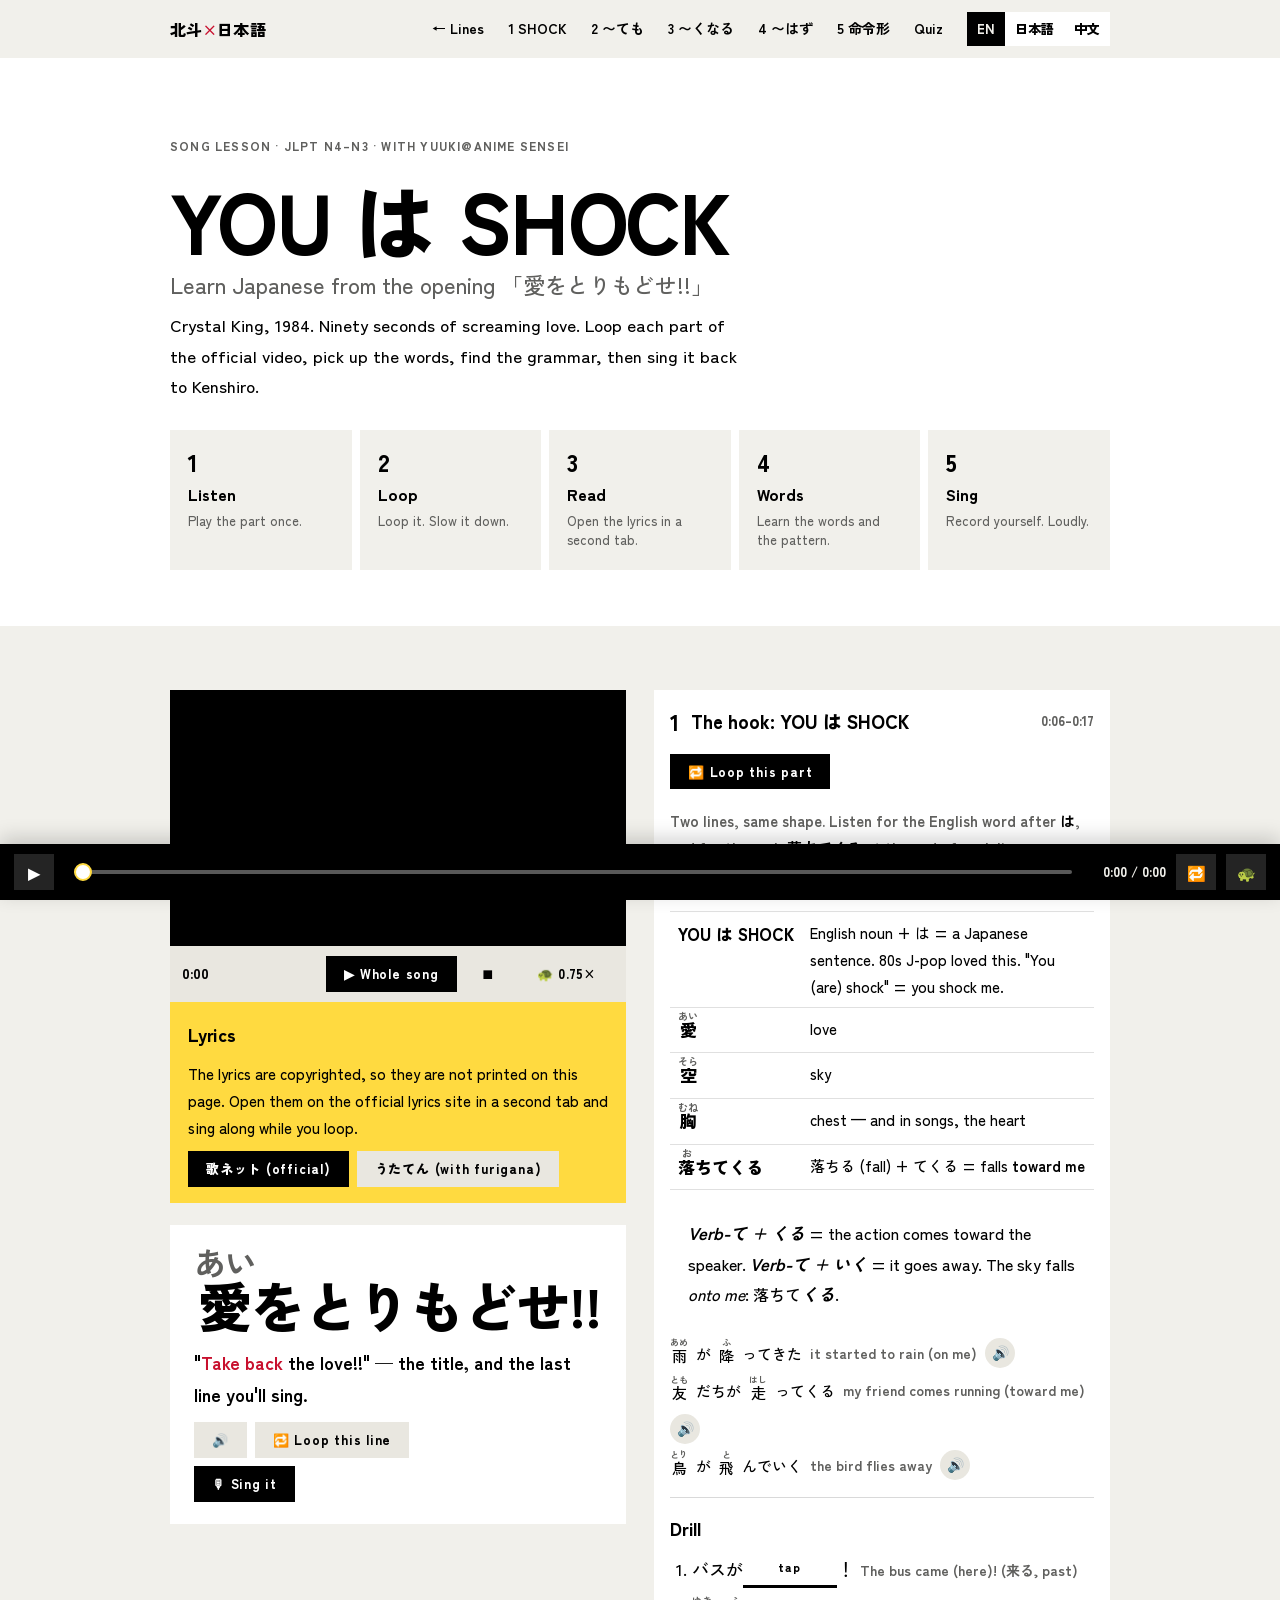
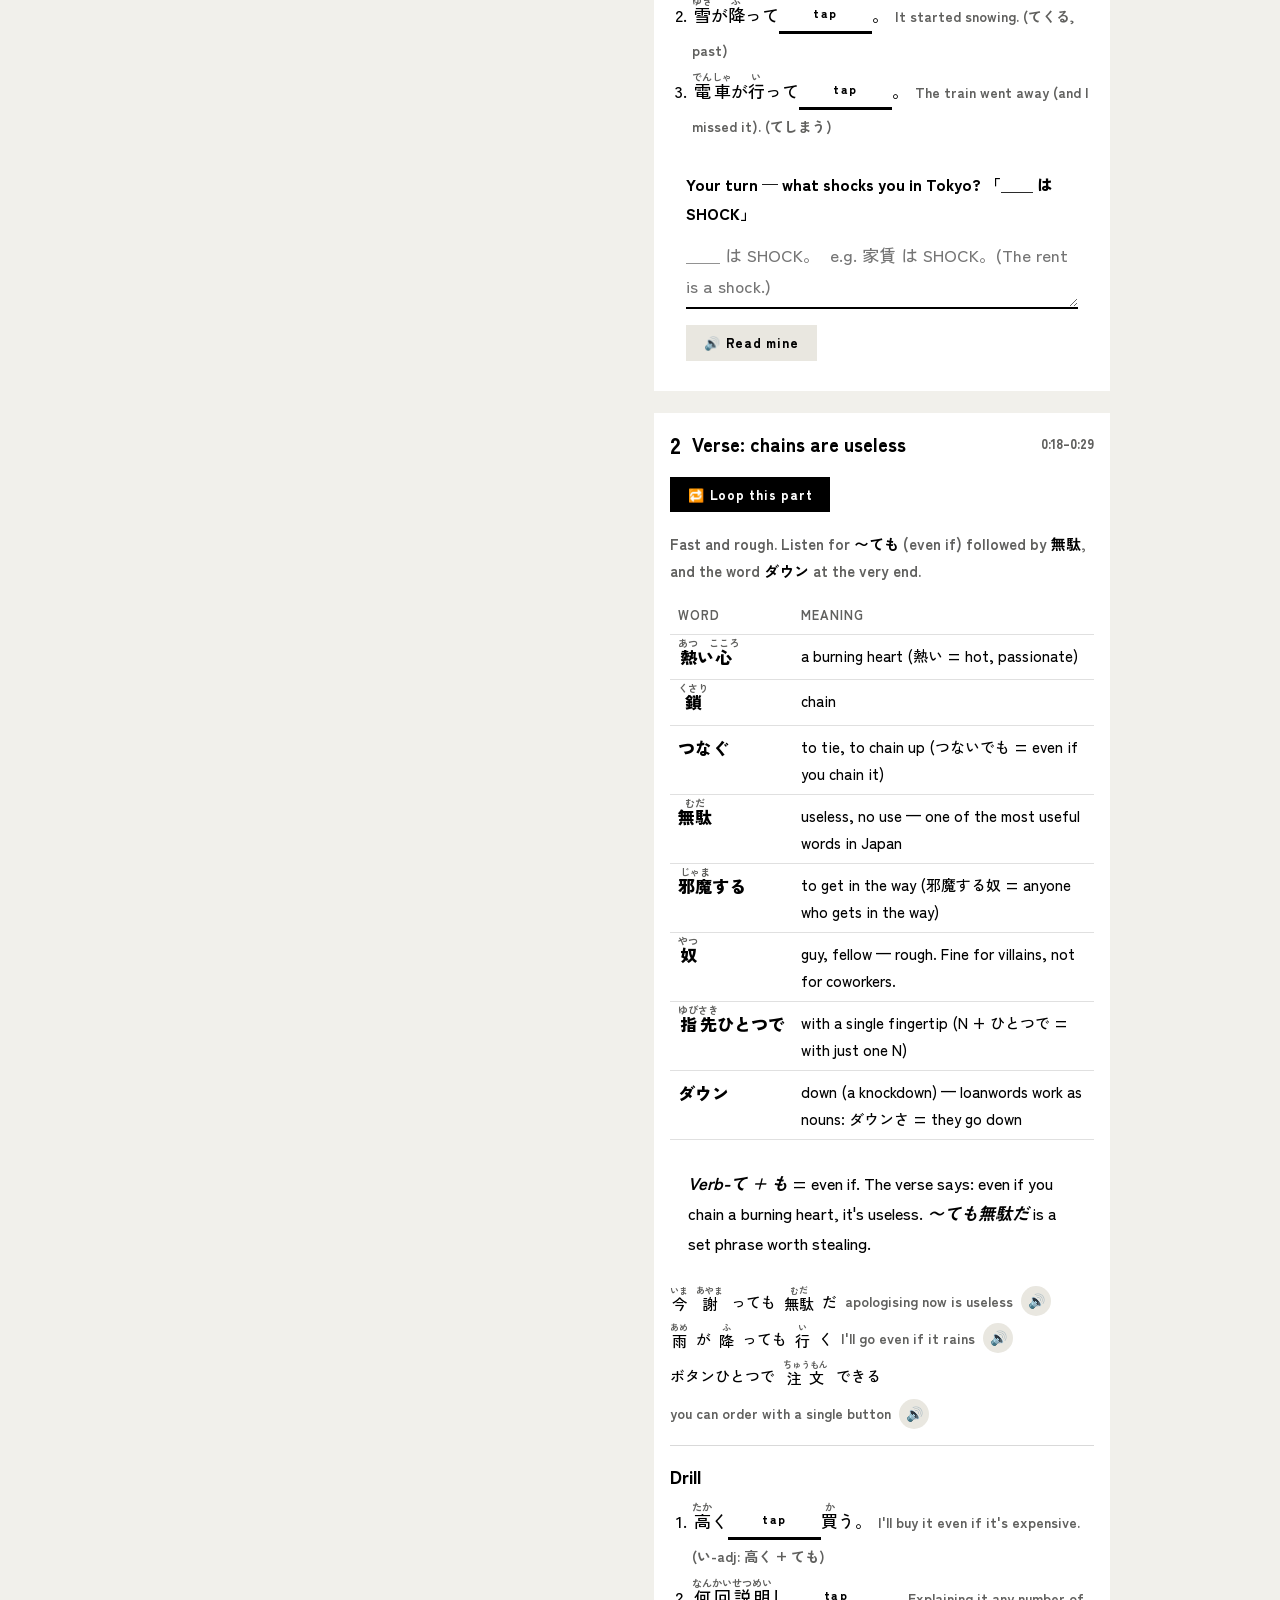
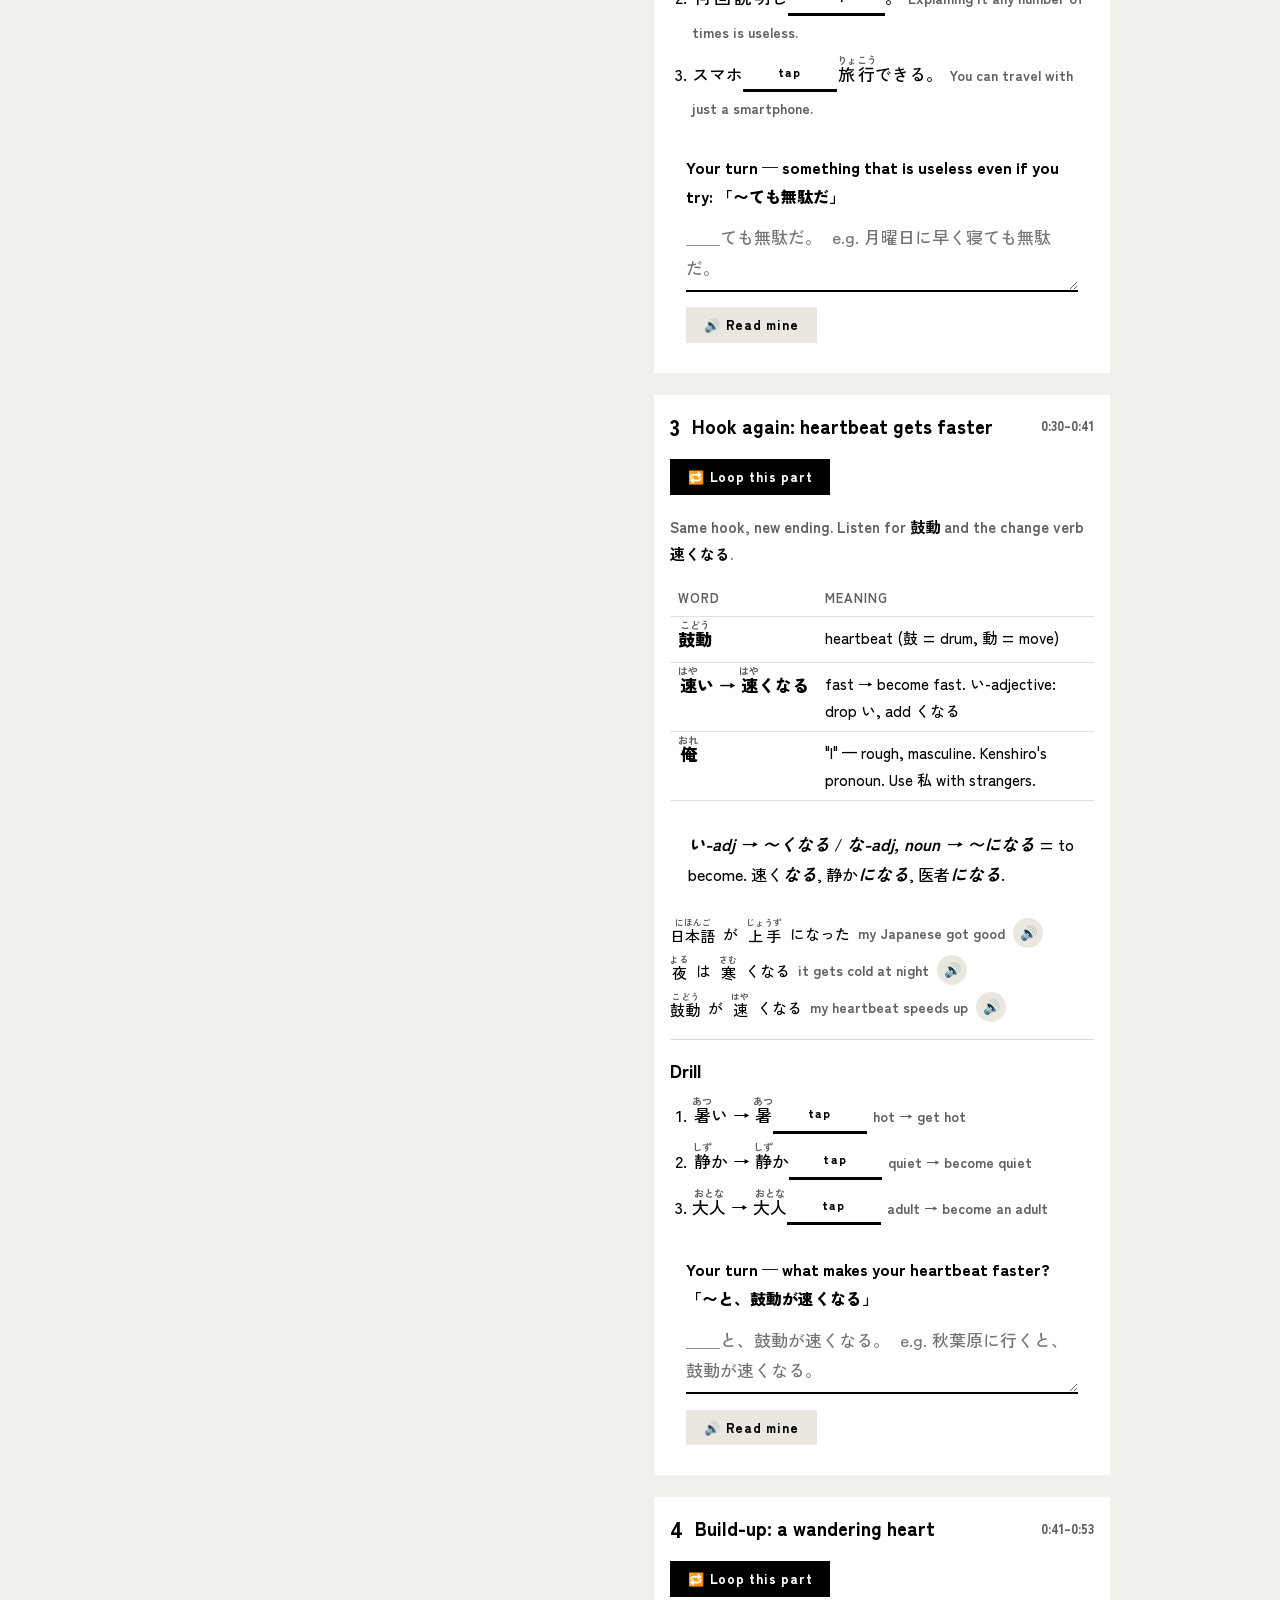
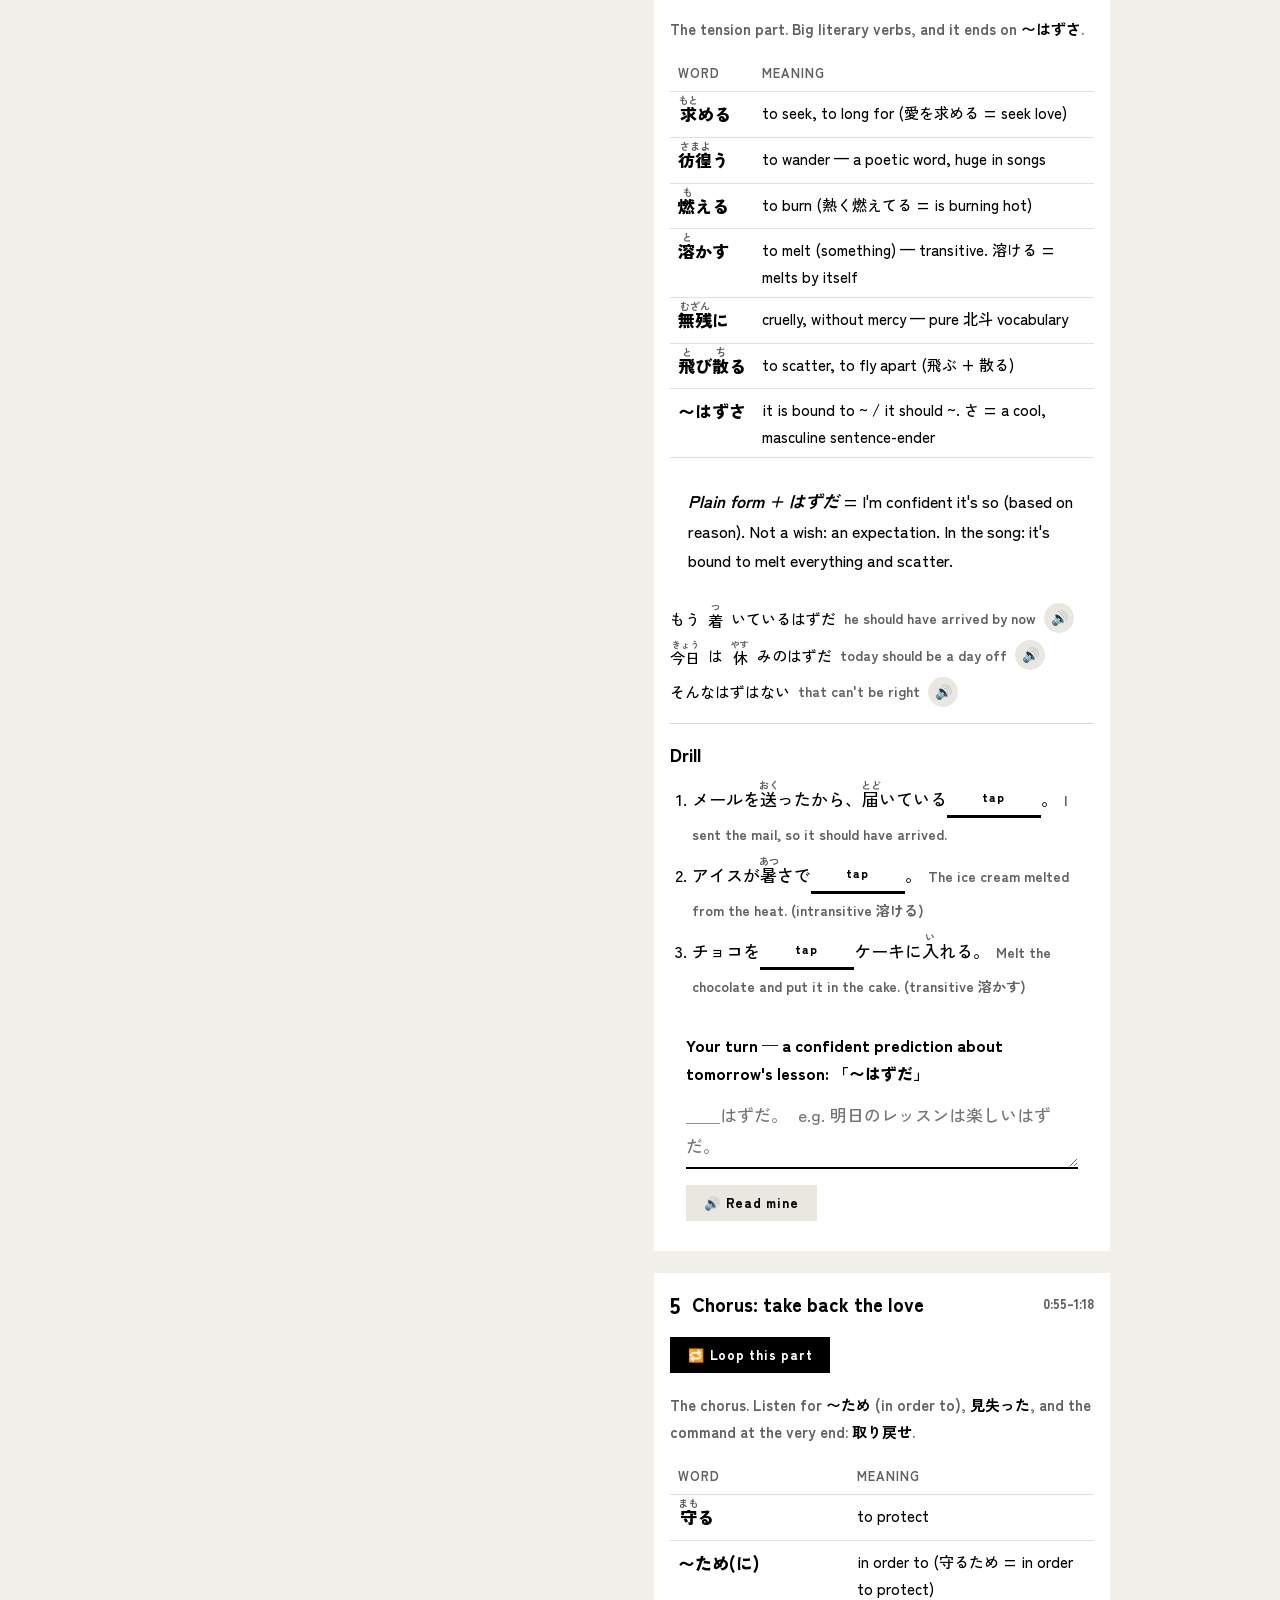
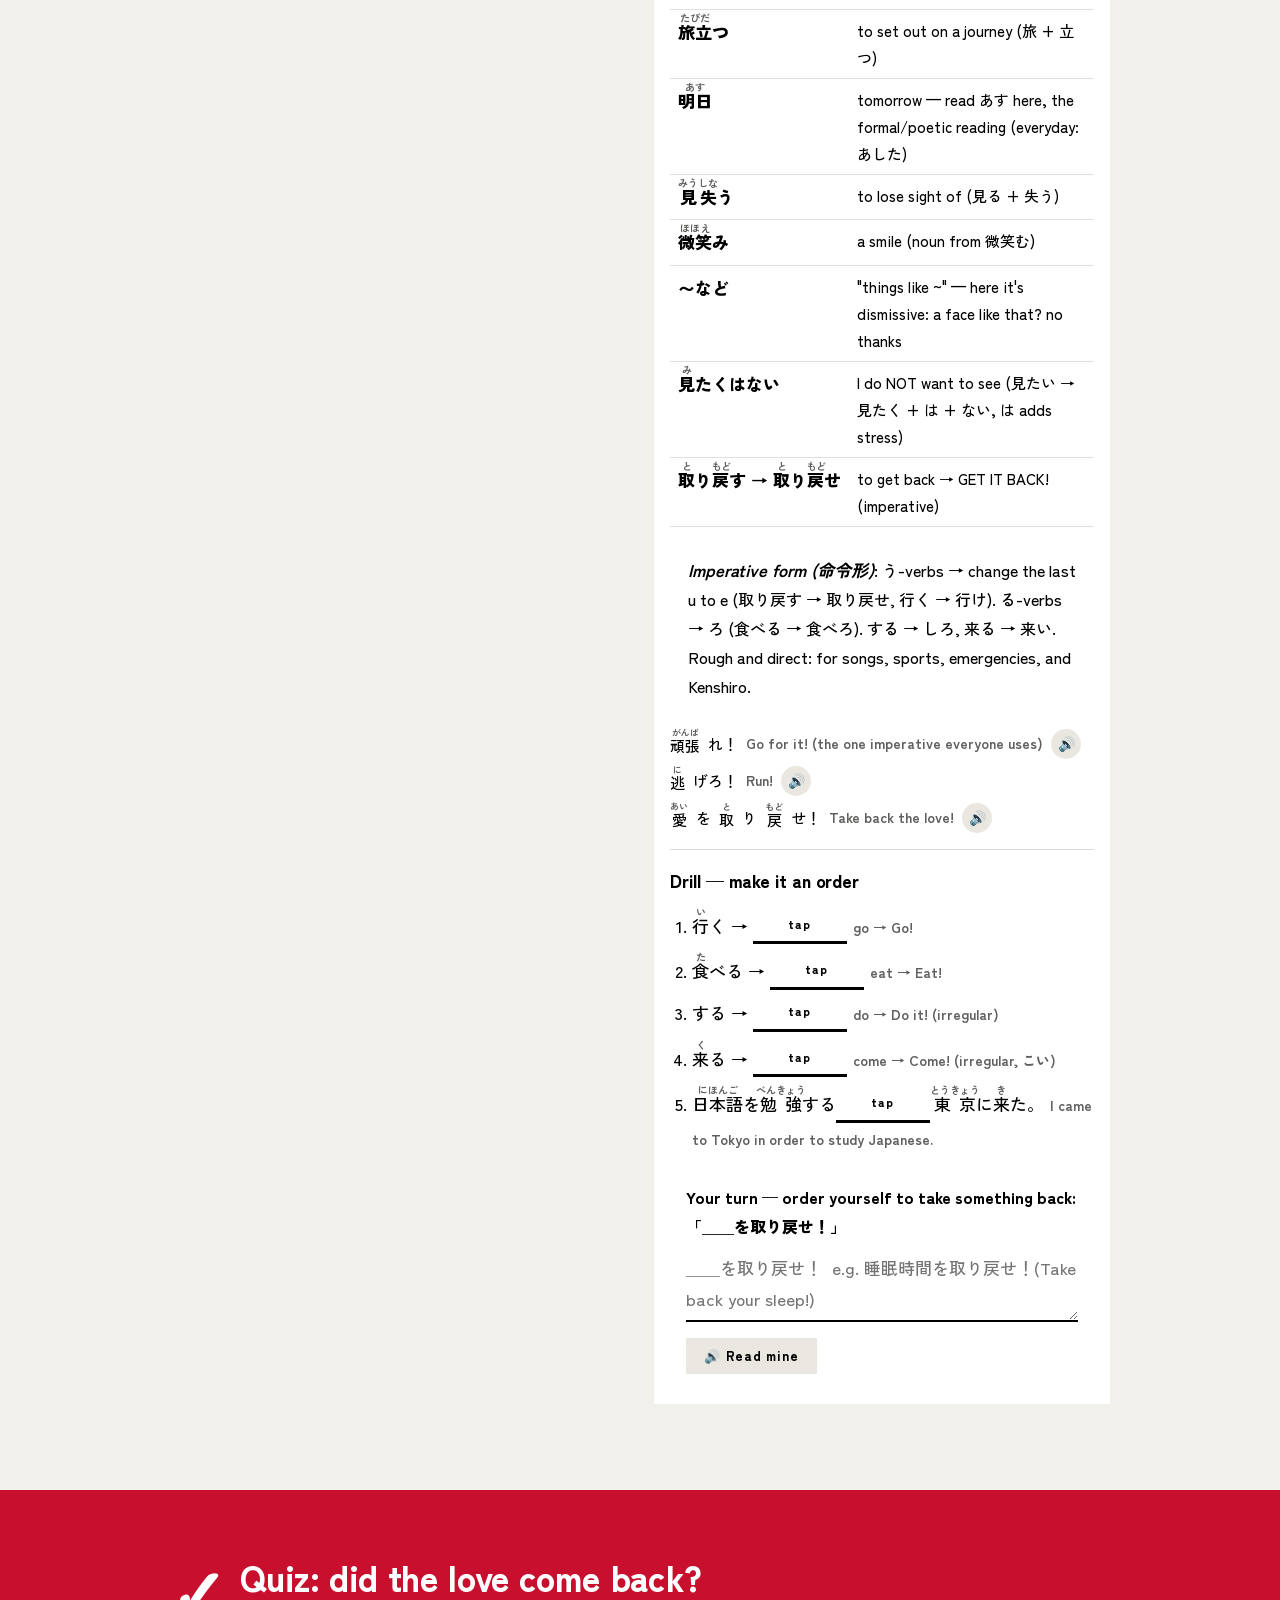
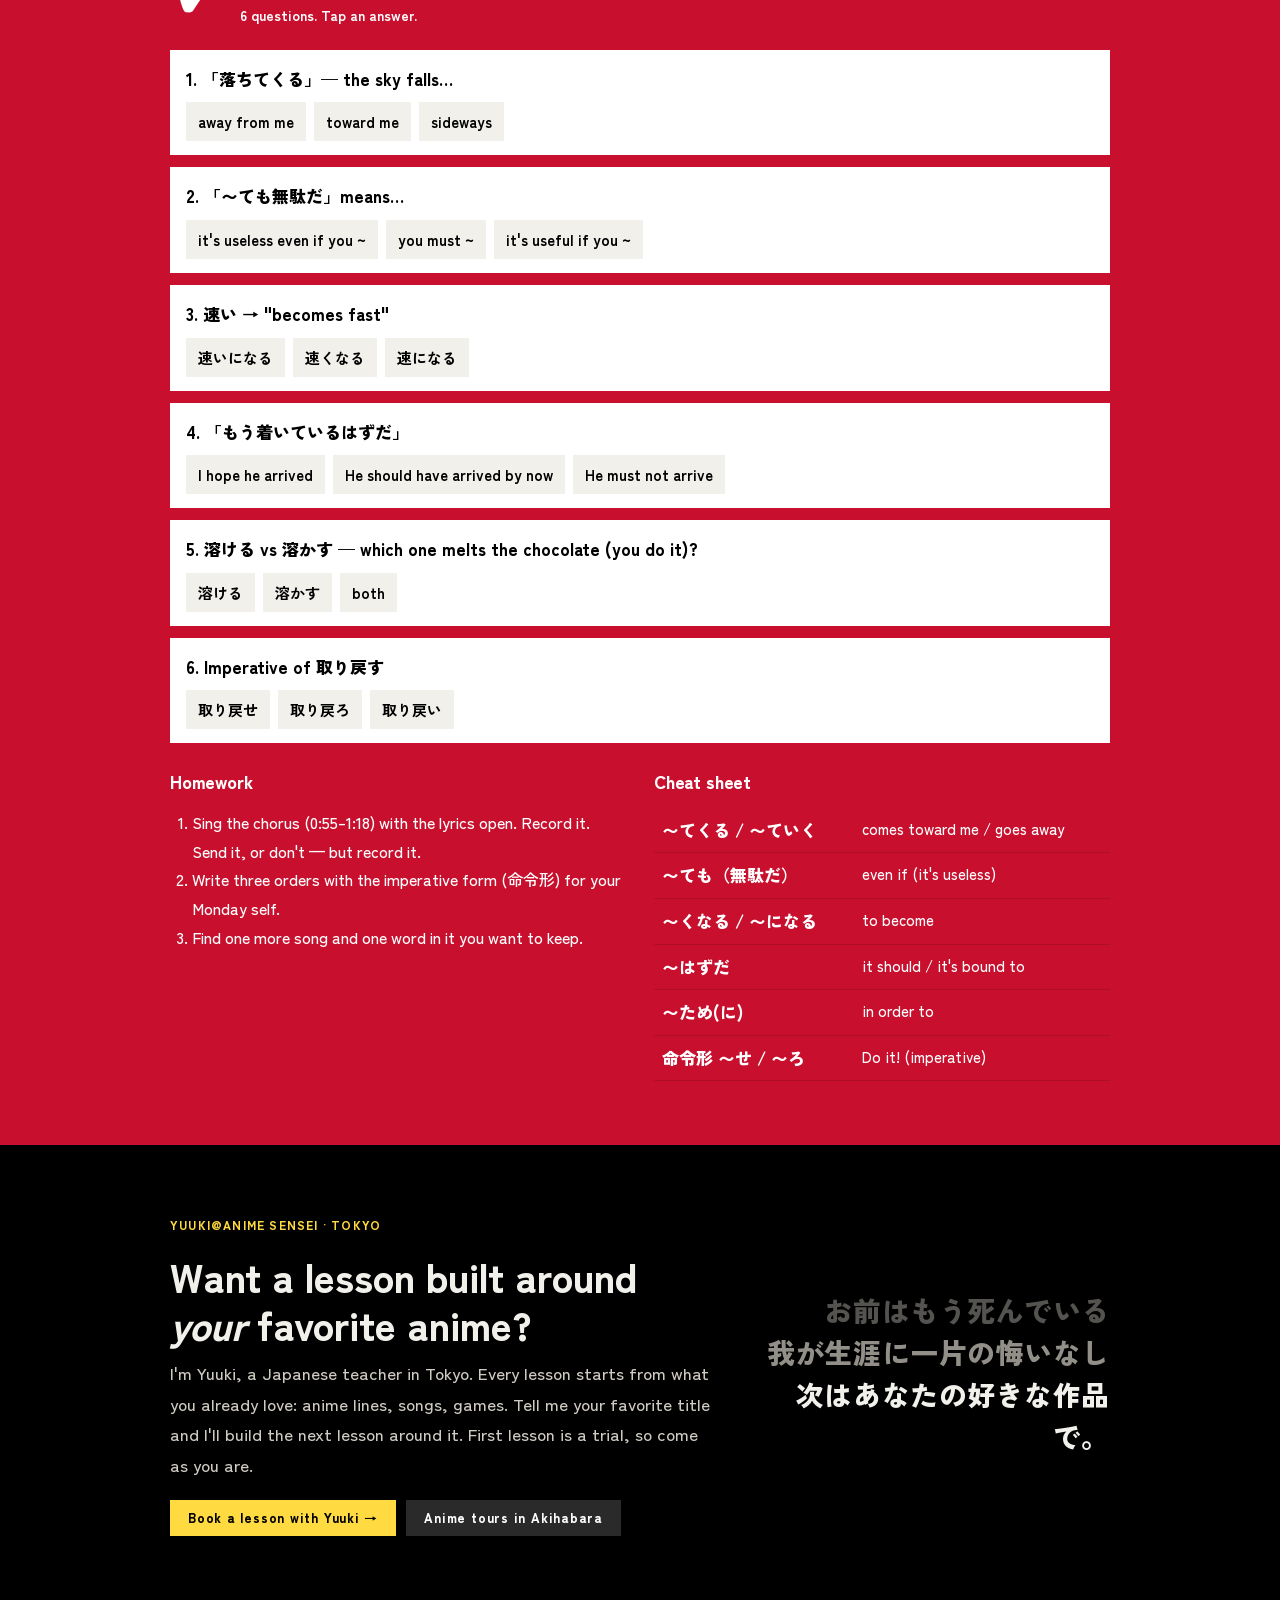
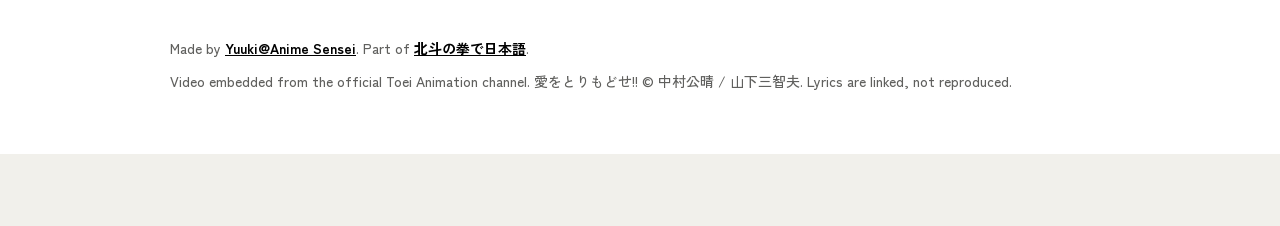
==== commit cb0c3190: "song pages: fixed bottom dock (play/pause, live seek bar with loop region, time, loop, slow); no mor" ====
--- a/ai/index.html
+++ b/ai/index.html
@@ -51,7 +51,23 @@
 .lk-tip{grid-area:tip;font-size:13px;color:var(--sub);font-weight:700}
 .lk-row .spk{grid-area:spk}
 #song{overflow:visible}#song::before{display:none}
-@media(max-width:880px){.layout{grid-template-columns:1fr}.layout .left{position:static}.player-wrap{position:sticky;top:58px}}
+body{padding-bottom:72px}
+.dock{position:fixed;left:0;right:0;bottom:0;z-index:60;background:var(--ink);color:var(--paper);display:flex;align-items:center;gap:10px;padding:10px 14px;box-shadow:0 -6px 20px rgba(0,0,0,.18)}
+html[data-motif="b"] .dock{background:#000}
+.dock .dbtn{appearance:none;border:0;background:rgba(255,255,255,.14);color:#fff;font:inherit;font-weight:900;font-size:15px;width:40px;height:36px;border-radius:0;cursor:pointer;flex:none;display:grid;place-items:center}
+.dock .dbtn.on{background:var(--gold);color:#000}
+.dock .dseek{position:relative;flex:1;height:36px;display:flex;align-items:center}
+.dock .dloop{position:absolute;left:0;width:0;top:12px;height:12px;background:var(--gold);opacity:.55;pointer-events:none;display:none}
+.dock .dloop.on{display:block}
+.dock input[type=range]{-webkit-appearance:none;appearance:none;width:100%;height:36px;background:transparent;margin:0;position:relative;z-index:1}
+.dock input[type=range]::-webkit-slider-runnable-track{height:4px;background:rgba(255,255,255,.35);border-radius:2px}
+.dock input[type=range]::-webkit-slider-thumb{-webkit-appearance:none;width:18px;height:18px;border-radius:50%;background:#fff;margin-top:-7px;border:2px solid var(--gold);cursor:pointer}
+.dock input[type=range]::-moz-range-track{height:4px;background:rgba(255,255,255,.35)}
+.dock input[type=range]::-moz-range-thumb{width:18px;height:18px;border-radius:50%;background:#fff;border:2px solid var(--gold)}
+.dock .dtime{font-variant-numeric:tabular-nums;font-weight:900;font-size:13px;white-space:nowrap;flex:none;min-width:84px;text-align:right}
+.dock .dname{font-size:12px;font-weight:700;color:rgba(255,255,255,.7);white-space:nowrap;overflow:hidden;text-overflow:ellipsis;max-width:180px}
+.motif-picker{bottom:76px}
+@media(max-width:880px){.layout{grid-template-columns:1fr}.layout .left{position:static}.player-wrap{position:static}.dock .dname{display:none}.dock{padding:8px 10px;gap:8px}}
 </style>
 </head>
 <body><header class="top">
@@ -350,6 +366,14 @@
     <span data-i18n="footer.1">Video embedded from the official Toei Animation channel. 愛をとりもどせ!! © 中村公晴 / 山下三智夫. Lyrics are linked, not reproduced.</span>
   </div>
 </footer>
+<div class="dock" id="dock" aria-label="player">
+  <button class="dbtn" id="dPlay" title="play / pause">▶</button>
+  <span class="dname" id="dName"></span>
+  <div class="dseek"><div class="dloop" id="dLoop"></div><input type="range" id="dRange" min="0" max="1000" value="0" step="1" aria-label="seek"></div>
+  <span class="dtime" id="dTime">0:00 / 0:00</span>
+  <button class="dbtn" id="dLoopBtn" title="loop on/off">🔁</button>
+  <button class="dbtn" id="dSlow" title="0.75x">🐢</button>
+</div>
 <div class="toast" id="toast"></div>
 
 <script src="https://www.youtube.com/iframe_api"></script>
@@ -364,20 +388,36 @@
 function onYouTubeIframeAPIReady(){
   P=new YT.Player('ytOP',{videoId:"xp6rspO4uYY",playerVars:{rel:0,modestbranding:1,playsinline:1,origin:location.origin},
     events:{onStateChange:e=>{if(e.data===YT.PlayerState.ENDED)stopLoop();}}});
-  setInterval(()=>{ if(P&&P.getCurrentTime){const t=P.getCurrentTime();$('#now').textContent=Math.floor(t/60)+':'+String(Math.floor(t%60)).padStart(2,'0');} },250);
+  setInterval(()=>{ if(!(P&&P.getCurrentTime))return; const t=P.getCurrentTime(), dur=P.getDuration()||0;
+    $('#now').textContent=fmt(t); $('#dTime').textContent=fmt(t)+' / '+fmt(dur);
+    if(!seeking&&dur)$('#dRange').value=Math.round(t/dur*1000);
+    $('#dPlay').textContent=P.getPlayerState()===1?'⏸':'▶';
+    if(loop&&dur){const L=$('#dLoop');L.style.left=(loop.a/dur*100)+'%';L.style.width=((loop.b-loop.a)/dur*100)+'%';L.classList.add('on');$('#dLoopBtn').classList.add('on');}
+    else{$('#dLoop').classList.remove('on');$('#dLoopBtn').classList.remove('on');}
+  },200);
 }
+const fmt=t=>Math.floor(t/60)+':'+String(Math.floor(t%60)).padStart(2,'0');
+let seeking=false;
 function stopLoop(){ if(loop){clearInterval(loop.t);loop=null;} if(activeBtn){activeBtn.classList.remove('on');const bar=activeBtn.parentElement.querySelector('.loopbar i');if(bar)bar.style.width='0';activeBtn=null;} }
 function playSeg(a,b,btn){
   if(!P||!P.seekTo){toast('Player still loading…');return;}
   stopLoop(); P.seekTo(a,true); P.playVideo(); activeBtn=btn; btn.classList.add('on');
   const bar=btn.parentElement.querySelector('.loopbar i');
-  loop={t:setInterval(()=>{const cur=P.getCurrentTime(); if(bar)bar.style.width=Math.max(0,Math.min(100,(cur-a)/(b-a)*100))+'%'; if(cur>=b)P.seekTo(a,true); else if(cur<a-0.6&&Date.now()-(loop.last||0)>1000){loop.last=Date.now();P.seekTo(a,true);}},80)};
-  if(window.innerWidth<=880) window.scrollTo({top:0,behavior:'smooth'});
+  loop={a,b,t:setInterval(()=>{const cur=P.getCurrentTime(); if(bar)bar.style.width=Math.max(0,Math.min(100,(cur-a)/(b-a)*100))+'%'; if(cur>=b)P.seekTo(a,true); else if(cur<a-0.6&&Date.now()-(loop.last||0)>1000){loop.last=Date.now();P.seekTo(a,true);}},80)};
+  const nm=btn.closest('.seg')?btn.closest('.seg').querySelector('.head h2').textContent:btn.closest('.title-line')?btn.closest('.title-line').querySelector('.jp').textContent:''; $('#dName').textContent=nm;
 }
 $$('.act-seg').forEach(b=>b.onclick=()=>{ if(b.classList.contains('on')){P.pauseVideo();stopLoop();return;} const [a,c]=b.dataset.seg.split(',').map(Number); playSeg(a,c,b); });
 $('#playAll').onclick=()=>{stopLoop();P.seekTo(0,true);P.playVideo();};
 $('#stopAll').onclick=()=>{P&&P.pauseVideo();stopLoop();};
-$('#slowAll').onclick=e=>{slow=!slow;P.setPlaybackRate(slow?0.75:1);e.currentTarget.classList.toggle('on',slow);toast(slow?'0.75× speed':'Normal speed');};
+function toggleSlow(){slow=!slow;P.setPlaybackRate(slow?0.75:1);$('#slowAll').classList.toggle('on',slow);$('#dSlow').classList.toggle('on',slow);toast(slow?'0.75× speed':'Normal speed');}
+$('#slowAll').onclick=toggleSlow; $('#dSlow').onclick=toggleSlow;
+/* ---------- bottom dock (always visible) ---------- */
+$('#dPlay').onclick=()=>{ if(!P)return; if(P.getPlayerState()===1)P.pauseVideo(); else P.playVideo(); };
+$('#dLoopBtn').onclick=()=>{ if(loop){P.pauseVideo();stopLoop();} else { const b=$('.seg .act-seg'); if(b)b.click(); } };
+const R=$('#dRange');
+R.addEventListener('pointerdown',()=>{seeking=true}); R.addEventListener('pointerup',()=>{seeking=false});
+R.addEventListener('input',()=>{ if(!P||!P.getDuration)return; const dur=P.getDuration(); const t=R.value/1000*dur; $('#dTime').textContent=fmt(t)+' / '+fmt(dur); });
+R.addEventListener('change',()=>{ if(!P||!P.getDuration)return; const dur=P.getDuration(); const t=R.value/1000*dur; if(loop&&(t<loop.a||t>loop.b))stopLoop(); P.seekTo(t,true); P.playVideo(); seeking=false; });
 
 /* ---------- TTS ---------- */
 let voice=null;
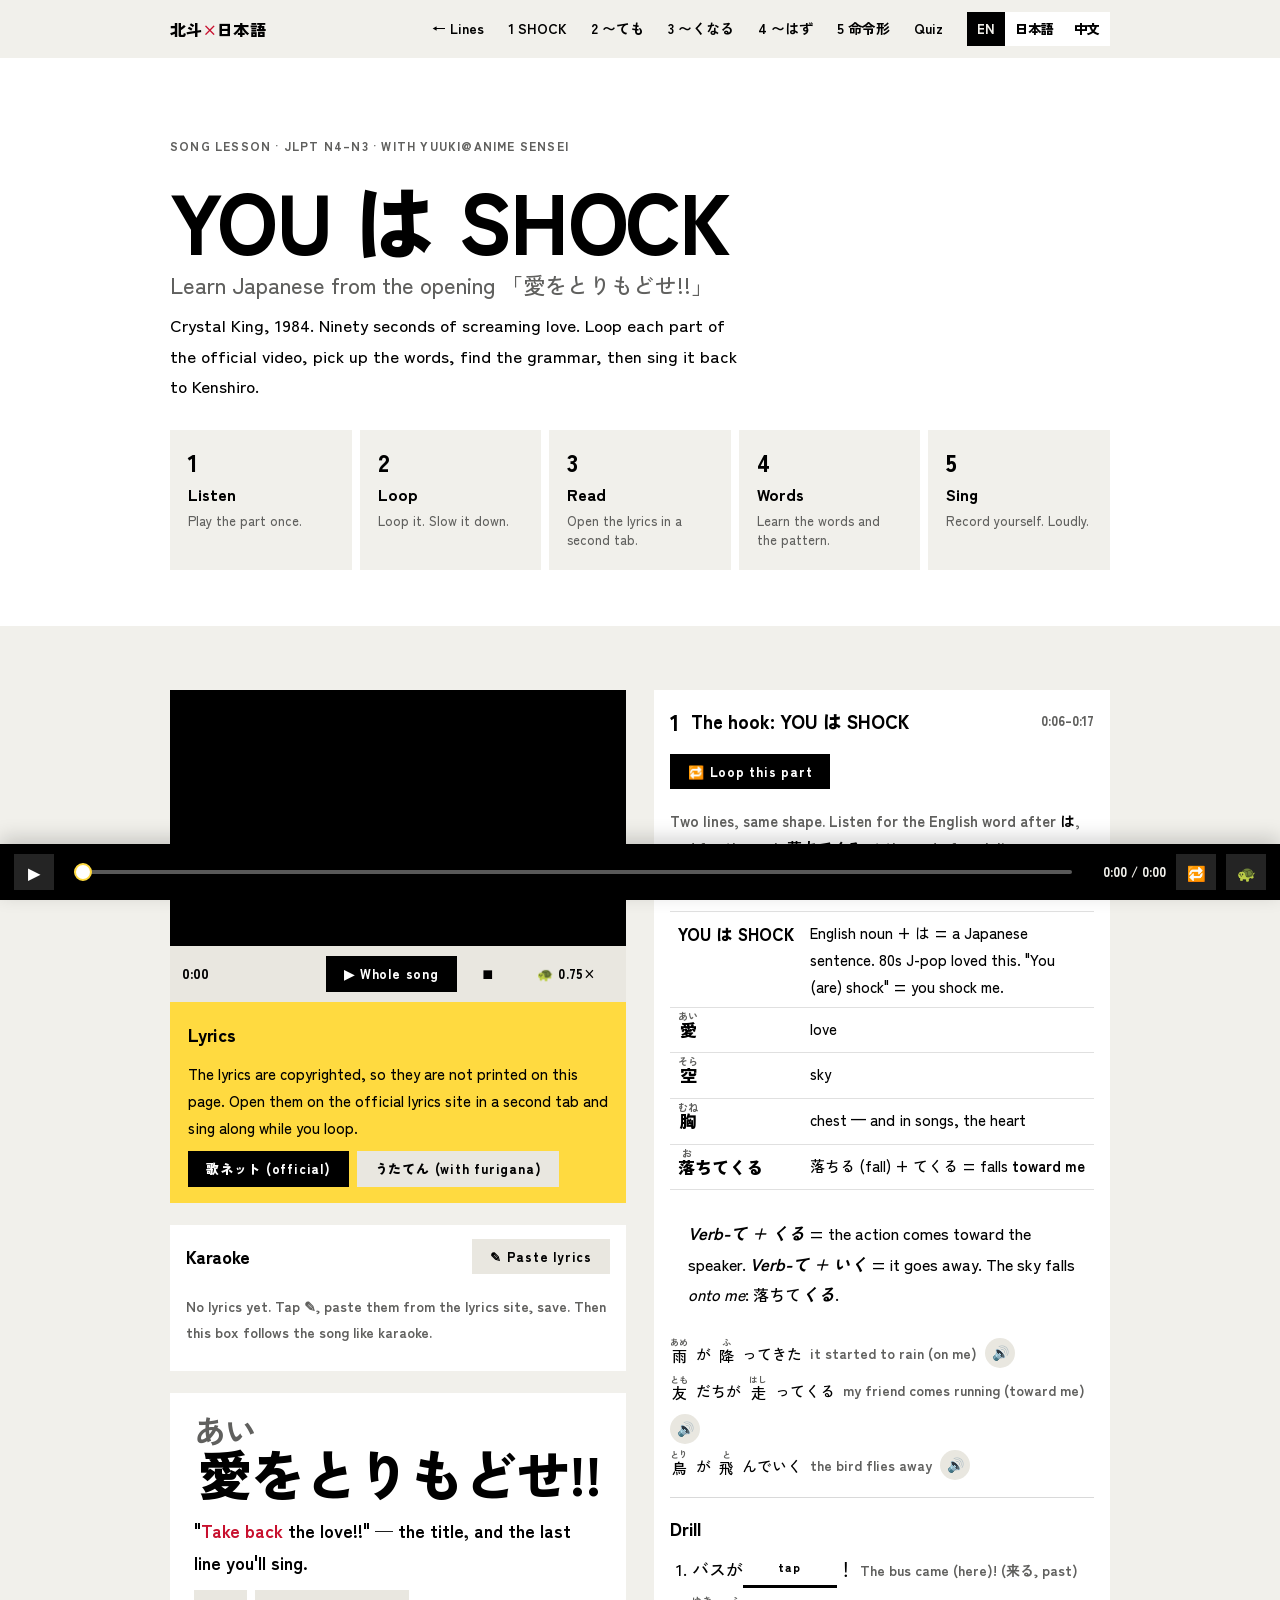
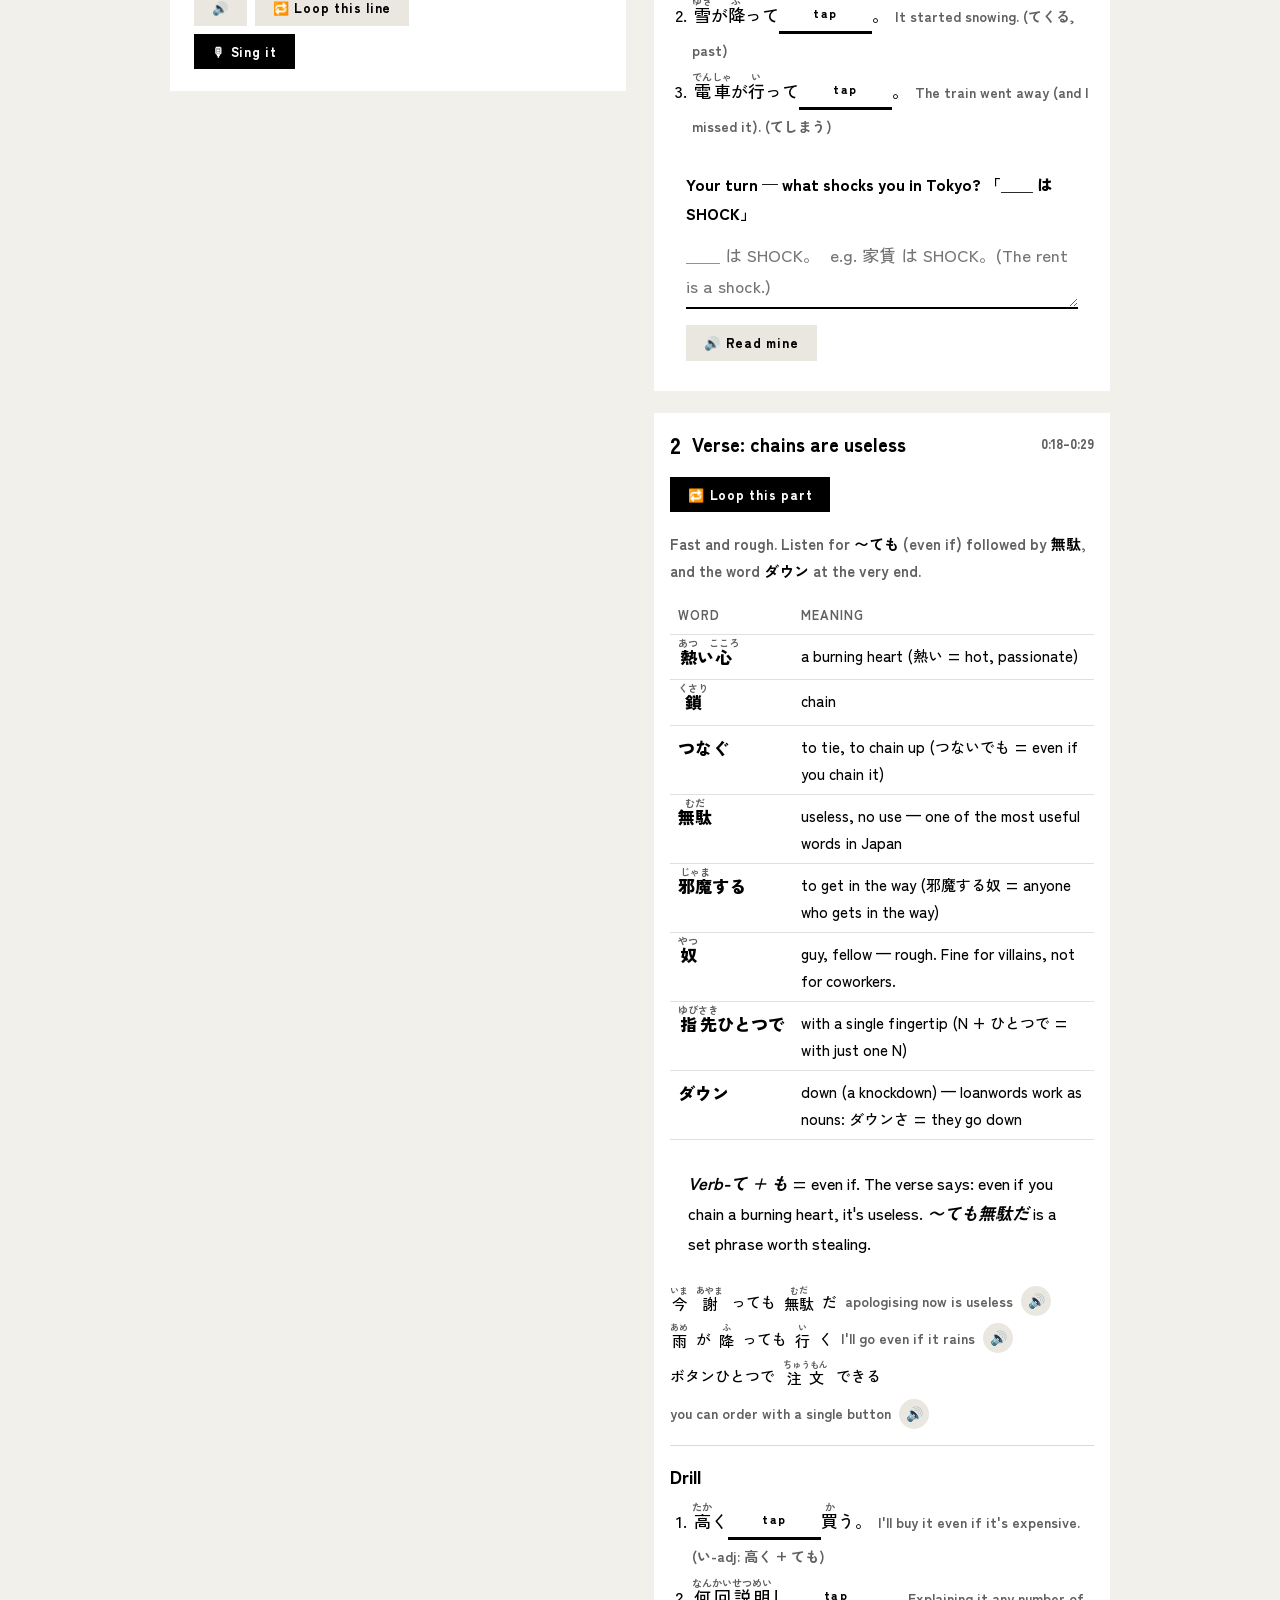
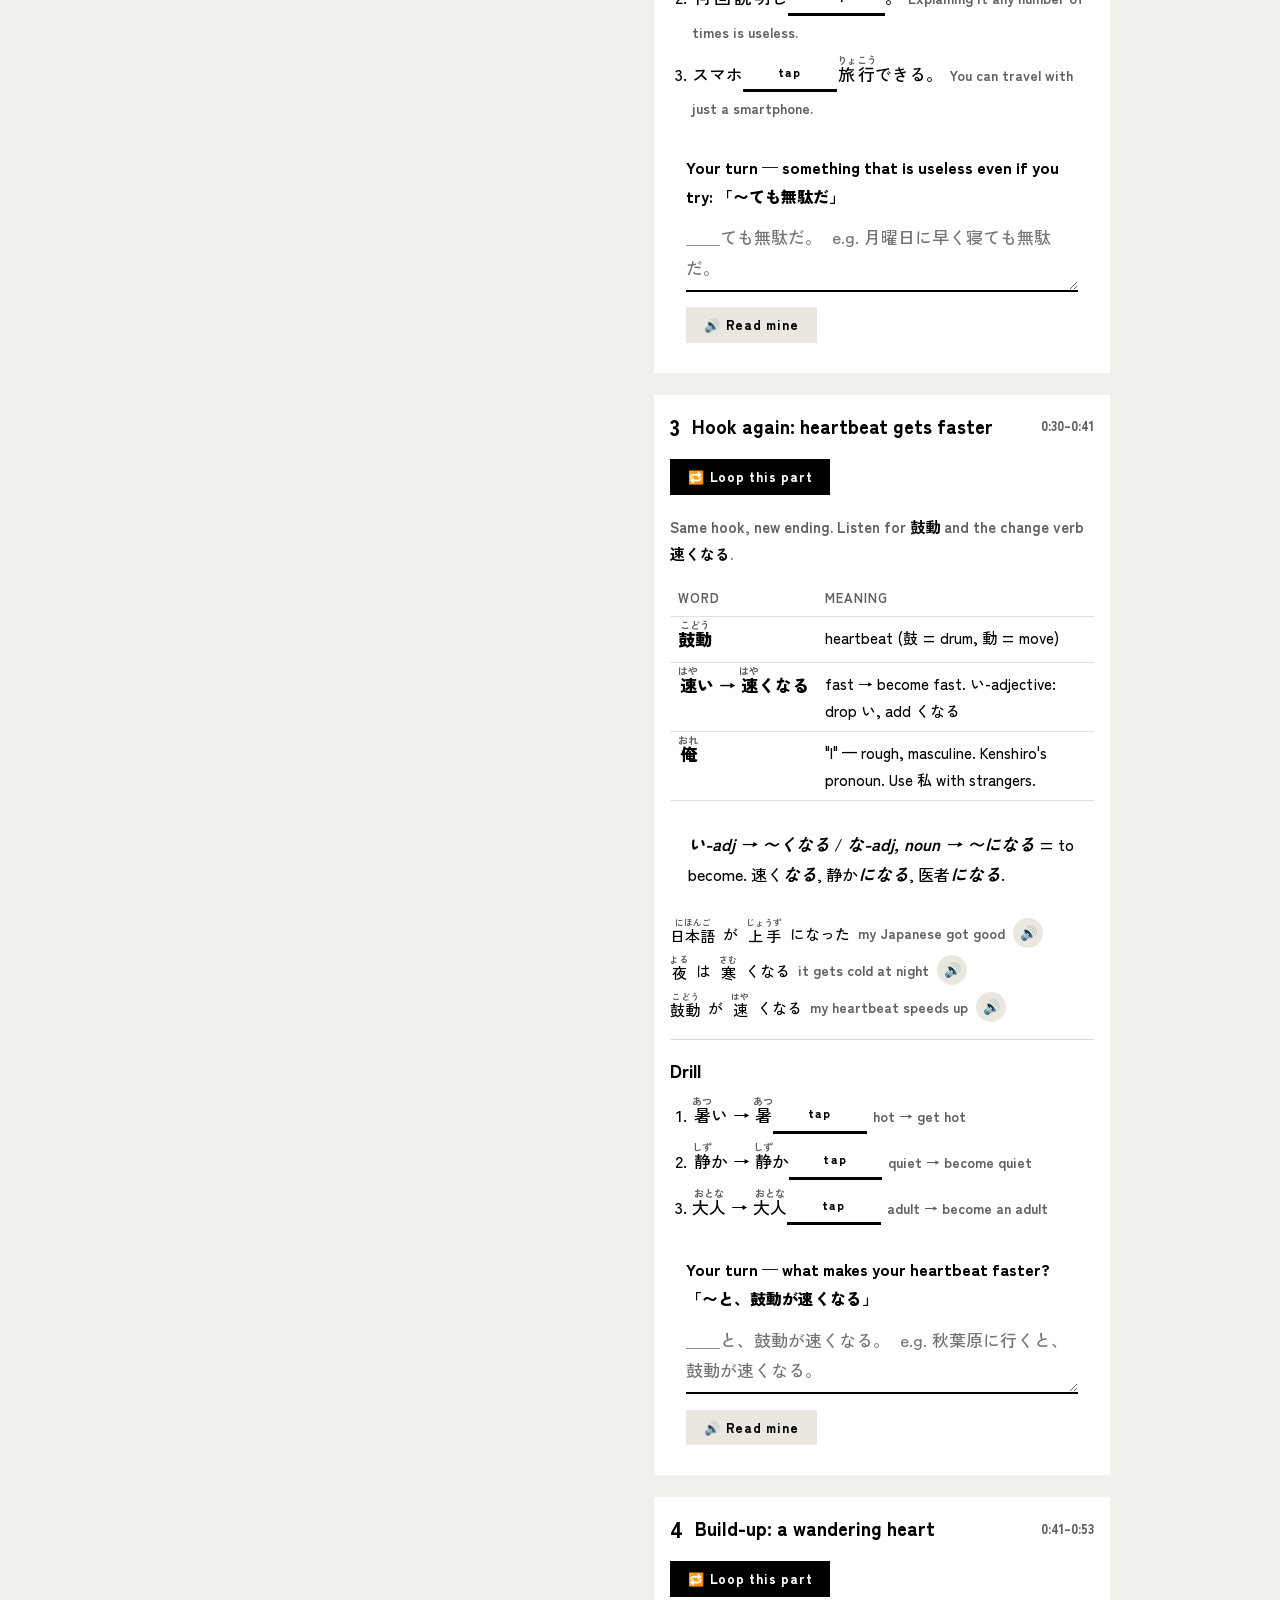
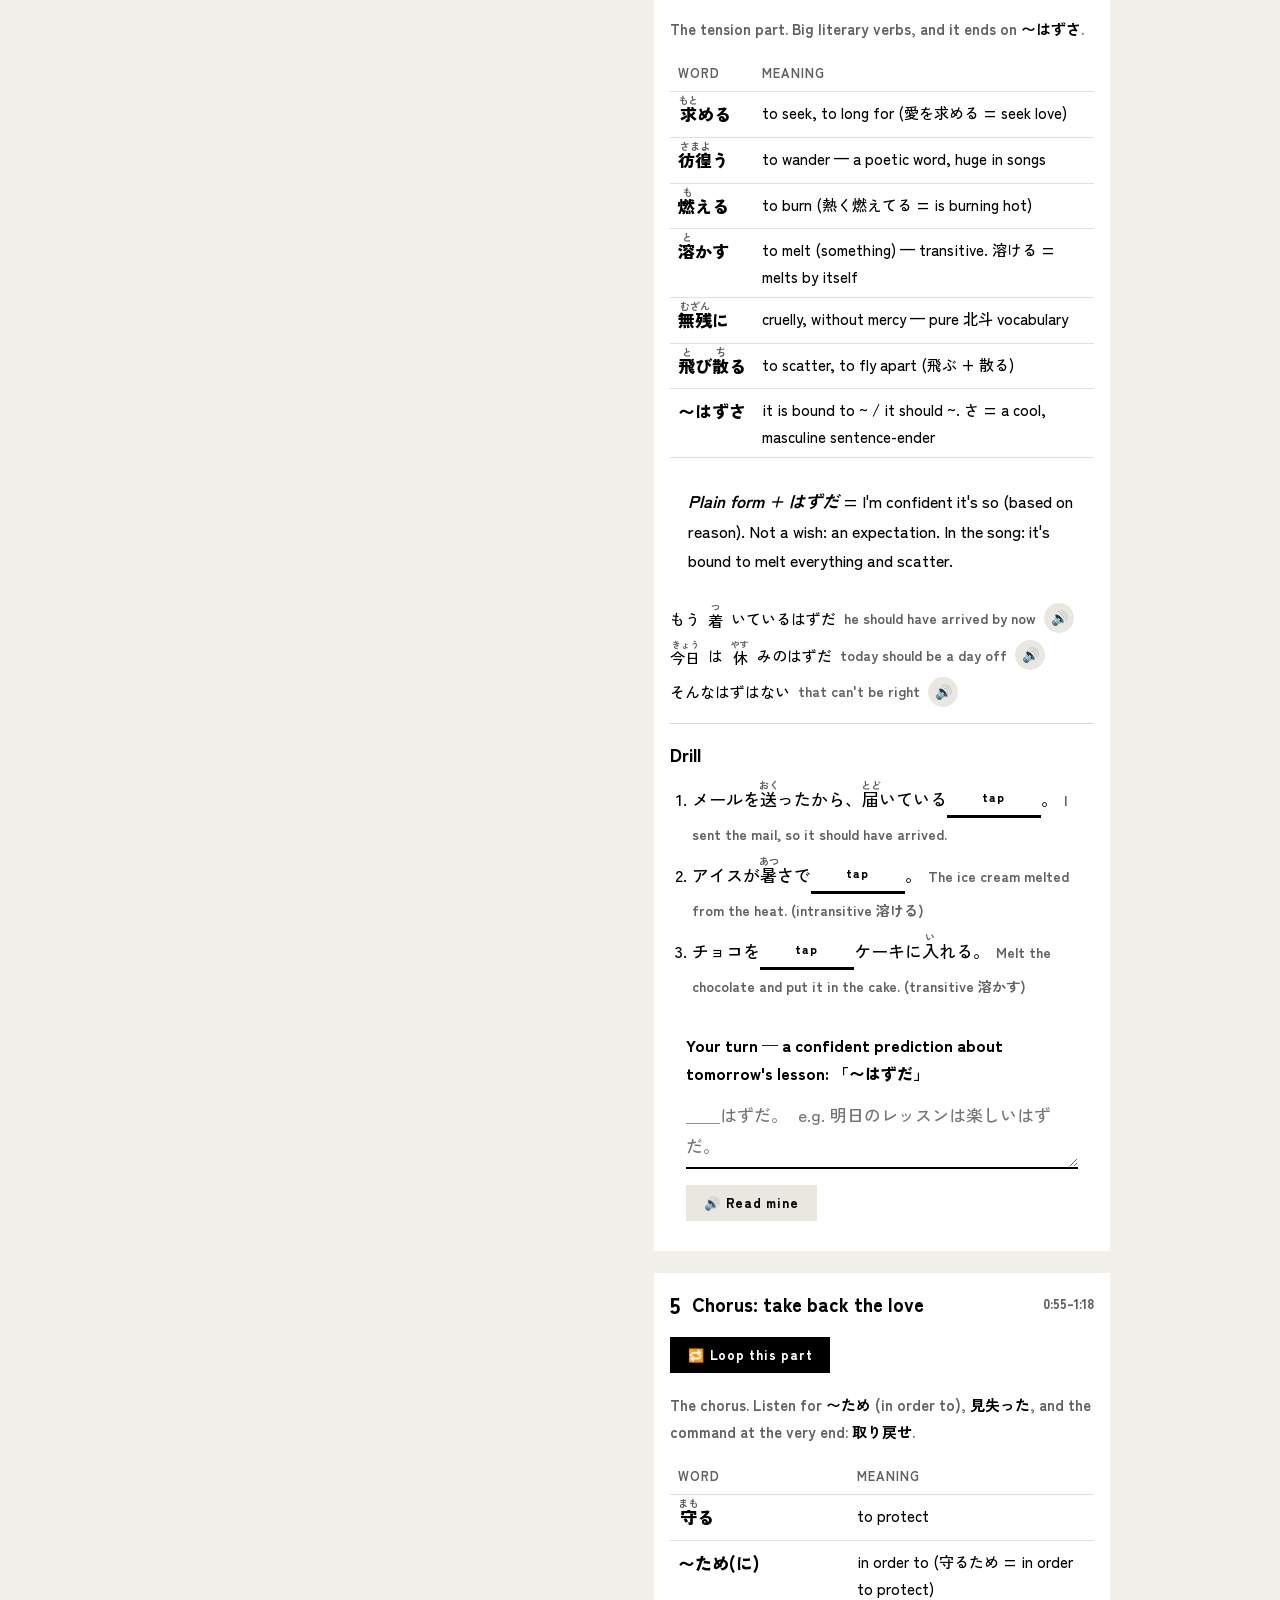
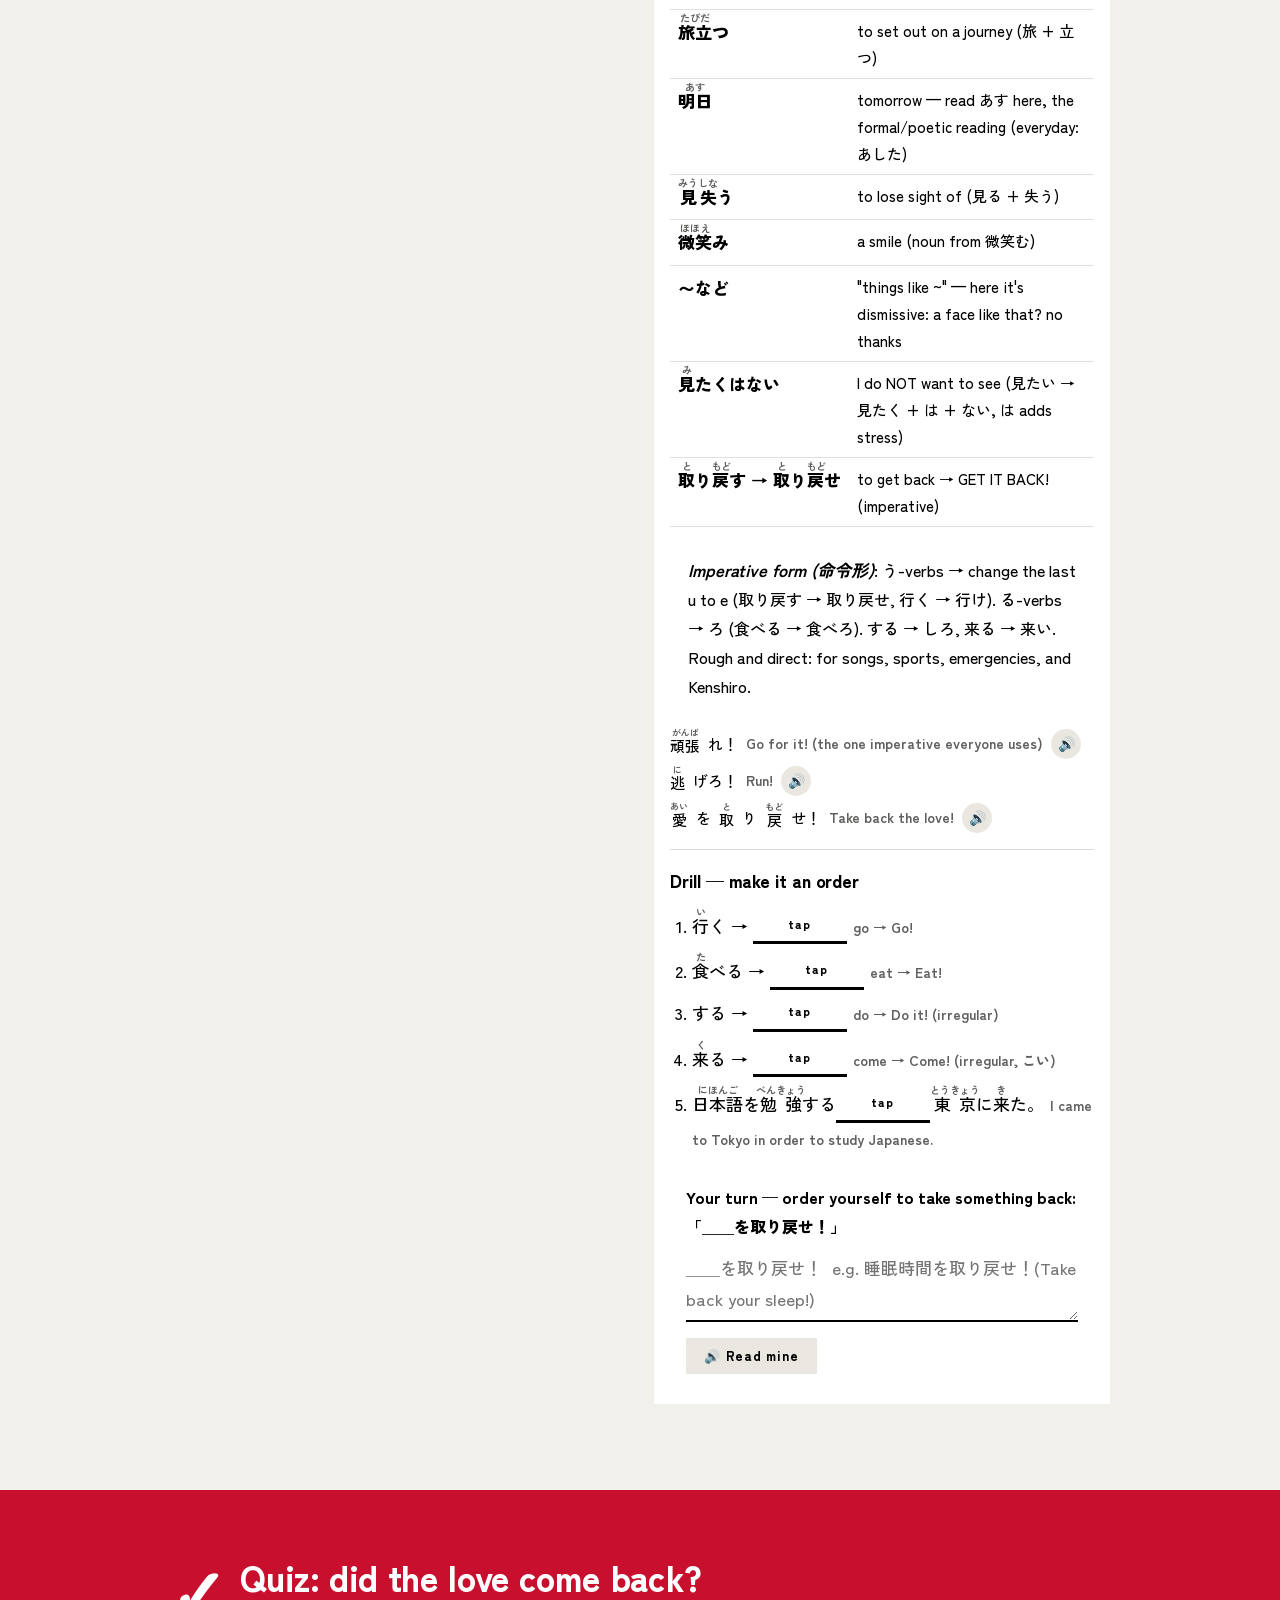
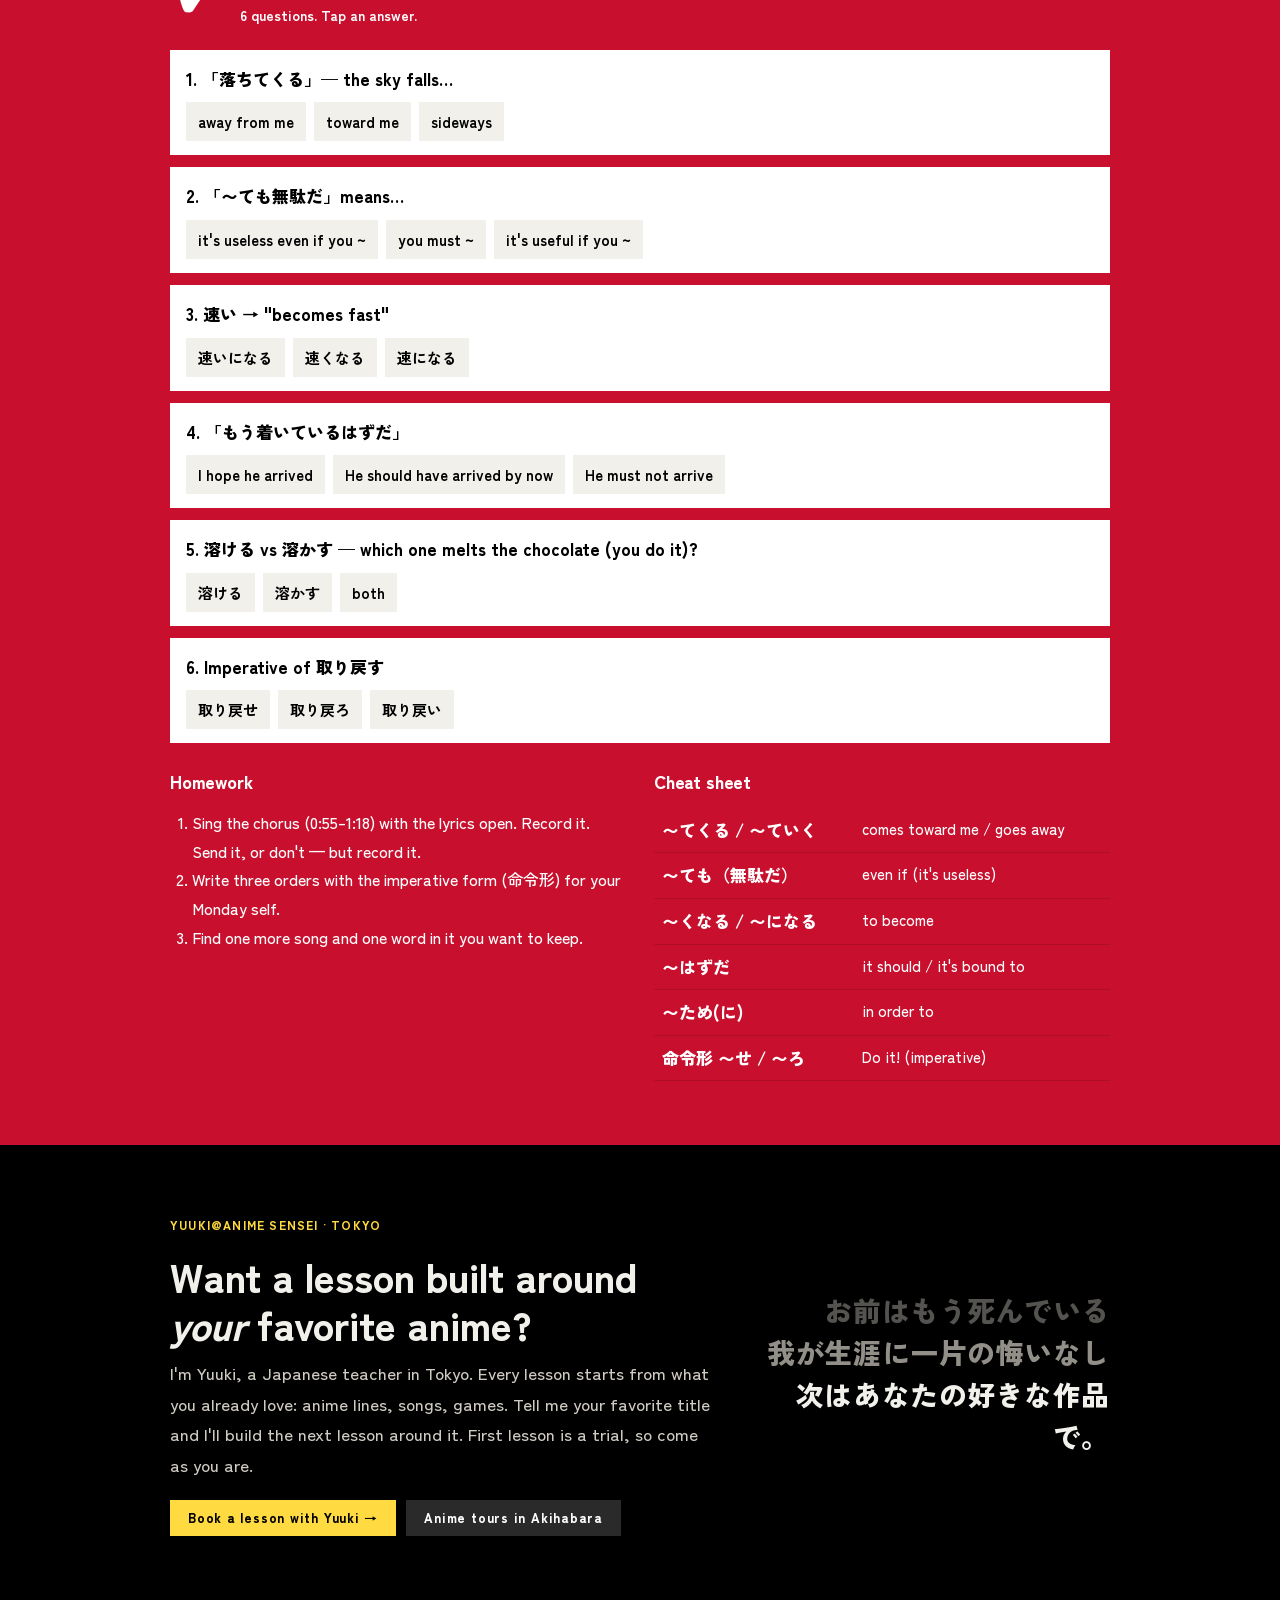
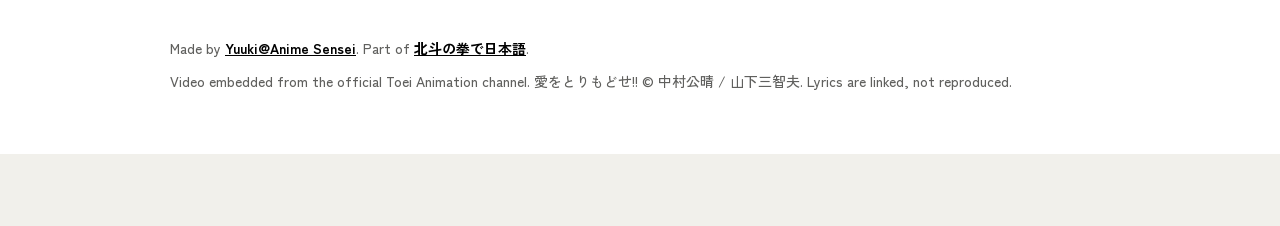
==== commit 70864381: "song pages: karaoke box (learner pastes lyrics, stored locally; line highlight follows playback, cli" ====
--- a/ai/index.html
+++ b/ai/index.html
@@ -51,6 +51,20 @@
 .lk-tip{grid-area:tip;font-size:13px;color:var(--sub);font-weight:700}
 .lk-row .spk{grid-area:spk}
 #song{overflow:visible}#song::before{display:none}
+.kara{background:#fff;padding:14px 16px;margin:22px 0 0}
+html[data-motif="b"] section:nth-of-type(odd) .kara{background:#fff}
+.kara-h{display:flex;align-items:center;gap:10px;margin-bottom:8px}
+.kara-h h3{margin:0;flex:1}
+.kara-n{font-size:12px;color:var(--sub);font-weight:700}
+.kara-edit p{font-size:13px;color:var(--sub);margin:0 0 8px}
+.kara-edit textarea{width:100%;font:inherit;font-size:14px;border:1px solid rgba(0,0,0,.2);padding:8px;resize:vertical;background:var(--paper)}
+.kara-edit .row{margin:8px 0 12px;display:flex;gap:8px}
+.kara-lines{max-height:260px;overflow:auto;scroll-behavior:smooth;padding:4px 0}
+.kara-empty{font-size:14px;color:var(--sub);font-weight:700;padding:8px 0}
+.kl{padding:4px 8px;font-size:16px;line-height:1.5;color:var(--sub);cursor:pointer;border-radius:2px;transition:background .15s,color .15s}
+.kl:hover{color:var(--ink)}
+.kl.on{background:var(--gold);color:var(--ink);font-weight:900}
+.kl.done{color:rgba(0,0,0,.35)}
 body{padding-bottom:72px}
 .dock{position:fixed;left:0;right:0;bottom:0;z-index:60;background:var(--ink);color:var(--paper);display:flex;align-items:center;gap:10px;padding:10px 14px;box-shadow:0 -6px 20px rgba(0,0,0,.18)}
 html[data-motif="b"] .dock{background:#000}
@@ -115,6 +129,15 @@
             <a class="btn sm dark" href="https://www.uta-net.com/song/163/" target="_blank" rel="noopener" data-i18n="lyrics.links.0.text">歌ネット (official)</a>
             <a class="btn sm" href="https://utaten.com/lyric/ja00001833/" target="_blank" rel="noopener" data-i18n="lyrics.links.1.text">うたてん (with furigana)</a>
           </div>
+        </div>
+        <div class="kara" id="kara">
+          <div class="kara-h"><h3 data-i18n="ui.kara">Karaoke</h3><span class="kara-n" id="karaCount"></span><button class="btn sm" id="karaEditBtn" data-i18n="ui.kara_edit">✎ Paste lyrics</button></div>
+          <div class="kara-edit" id="karaEdit" hidden>
+            <p data-i18n="ui.kara_p">Paste the lyrics here once (copy them from the lyrics site). They stay only in this browser and are never uploaded. One line per lyric line; the page then lights up the line being sung.</p>
+            <textarea id="karaText" rows="8"></textarea>
+            <div class="row"><button class="btn sm primary" id="karaSave" data-i18n="ui.kara_save">Save</button></div>
+          </div>
+          <div class="kara-lines" id="karaLines"><div class="kara-empty" data-i18n="ui.kara_empty">No lyrics yet. Tap ✎, paste them from the lyrics site, save. Then this box follows the song like karaoke.</div></div>
         </div>
         <div class="title-line">
           <p class="jp"><ruby>愛<rt>あい</rt></ruby>をとりもどせ!!</p>
@@ -392,6 +415,7 @@
     $('#now').textContent=fmt(t); $('#dTime').textContent=fmt(t)+' / '+fmt(dur);
     if(!seeking&&dur)$('#dRange').value=Math.round(t/dur*1000);
     $('#dPlay').textContent=P.getPlayerState()===1?'⏸':'▶';
+    karaTick(t);
     if(loop&&dur){const L=$('#dLoop');L.style.left=(loop.a/dur*100)+'%';L.style.width=((loop.b-loop.a)/dur*100)+'%';L.classList.add('on');$('#dLoopBtn').classList.add('on');}
     else{$('#dLoop').classList.remove('on');$('#dLoopBtn').classList.remove('on');}
   },200);
@@ -419,6 +443,30 @@
 R.addEventListener('input',()=>{ if(!P||!P.getDuration)return; const dur=P.getDuration(); const t=R.value/1000*dur; $('#dTime').textContent=fmt(t)+' / '+fmt(dur); });
 R.addEventListener('change',()=>{ if(!P||!P.getDuration)return; const dur=P.getDuration(); const t=R.value/1000*dur; if(loop&&(t<loop.a||t>loop.b))stopLoop(); P.seekTo(t,true); P.playVideo(); seeking=false; });
 
+/* ---------- Karaoke (lyrics pasted by the learner, stored locally) ---------- */
+const KARA=[[6.0, 11.6], [11.6, 17.3], [18.0, 24.0], [24.0, 29.2], [30.0, 31.4], [31.5, 34.8], [35.7, 37.4], [38.0, 40.8], [41.7, 45.6], [45.6, 47.9], [47.9, 53.1], [55.5, 61.1], [61.1, 66.8], [67.6, 72.9], [74.4, 77.4]];
+const karaKey='kara-ai-wo-torimodose'; let karaIdx=-1;
+function karaRender(){
+  const box=$('#karaLines'); if(!box)return;
+  const txt=(store.get(karaKey)||'').split(/\r?\n/).map(x=>x.trim()).filter(Boolean);
+  if(!txt.length){ $('#karaCount').textContent=''; return; }
+  box.innerHTML=txt.map((l,i)=>`<div class="kl" data-i="${i}">${l.replace(/</g,'&lt;')}</div>`).join('');
+  $('#karaCount').textContent=txt.length+' / '+KARA.length;
+  $$('.kl').forEach(el=>el.onclick=()=>{const k=KARA[+el.dataset.i]; if(k&&P){stopLoop();P.seekTo(k[0],true);P.playVideo();}});
+}
+function karaTick(t){
+  if(!KARA.length||!$('#karaLines'))return;
+  let idx=-1; for(let i=0;i<KARA.length;i++){ if(t>=KARA[i][0]-0.15&&t<(KARA[i+1]?KARA[i+1][0]:KARA[i][1]+2)){idx=i;break;} }
+  if(idx===karaIdx)return; karaIdx=idx;
+  $$('.kl').forEach(el=>{const i=+el.dataset.i; el.classList.toggle('on',i===idx); el.classList.toggle('done',i<idx);});
+  const on=$('.kl.on'); if(on){const box=$('#karaLines'); box.scrollTop=on.offsetTop-box.offsetTop-box.clientHeight/2+on.clientHeight/2;}
+}
+if($('#kara')){
+  $('#karaEditBtn').onclick=()=>{const e=$('#karaEdit'); e.hidden=!e.hidden; if(!e.hidden){$('#karaText').value=store.get(karaKey)||'';$('#karaText').focus();}};
+  $('#karaSave').onclick=()=>{store.set(karaKey,$('#karaText').value); $('#karaEdit').hidden=true; karaRender(); toast('Saved on this device');};
+  karaRender();
+}
+
 /* ---------- TTS ---------- */
 let voice=null;
 function pickVoice(){const pfx=TTS_LANG.split('-')[0];const vs=speechSynthesis.getVoices().filter(v=>v.lang.toLowerCase().startsWith(pfx));const pref=['O-Ren','Kyoko','Otoya','Google 日本語','Nanami','Keita','Samantha','Ava','Allison','Daniel','Google US English','Google UK English'];vs.sort((a,b)=>{const ia=pref.findIndex(p=>a.name.includes(p)),ib=pref.findIndex(p=>b.name.includes(p));return (ia<0?99:ia)-(ib<0?99:ib)});voice=vs[0]||null;}
@@ -457,7 +505,7 @@
 }
 
 /* ---------- i18n ---------- */
-const I={"ja": {"cheat.h": "\u65e9\u898b\u8868", "cheat.rows.0.1": "\u3053\u3061\u3089\u3078\u6765\u308b\uff0f\u96e2\u308c\u3066\u3044\u304f", "cheat.rows.1.1": "\u305f\u3068\u3048\u301c\u3067\u3082\uff08\u7121\u99c4\u3060\uff09", "cheat.rows.2.1": "\u301c\u306b\u306a\u308b", "cheat.rows.3.1": "\u301c\u306f\u305a\u3060", "cheat.rows.4.1": "\u301c\u306e\u305f\u3081\u306b", "cheat.rows.5.1": "\u301c\u3057\u308d\uff01\uff08\u547d\u4ee4\u5f62\uff09", "cta.button": "Yuuki\u306e\u30ec\u30c3\u30b9\u30f3\u3092\u4e88\u7d04\u3059\u308b \u2192", "cta.eyebrow": "Yuuki@Anime Sensei \u00b7 \u6771\u4eac", "cta.h": "\u003ci\u003e\u3042\u306a\u305f\u306e\u003c/i\u003e\u597d\u304d\u306a\u30a2\u30cb\u30e1\u3067\u3001\u3053\u3093\u306a\u30ec\u30c3\u30b9\u30f3\u3092", "cta.p": "\u6771\u4eac\u3067\u65e5\u672c\u8a9e\u3092\u6559\u3048\u3066\u3044\u308bYuuki\u3067\u3059\u3002\u30ec\u30c3\u30b9\u30f3\u306f\u3044\u3064\u3082\u3001\u3042\u306a\u305f\u304c\u3082\u3046\u597d\u304d\u306a\u3082\u306e\uff08\u30a2\u30cb\u30e1\u306e\u30bb\u30ea\u30d5\u30fb\u6b4c\u30fb\u30b2\u30fc\u30e0\uff09\u304b\u3089\u59cb\u3081\u307e\u3059\u3002\u597d\u304d\u306a\u4f5c\u54c1\u3092\u6559\u3048\u3066\u304f\u308c\u308c\u3070\u3001\u6b21\u306e\u30ec\u30c3\u30b9\u30f3\u3092\u305d\u308c\u3067\u7d44\u307f\u307e\u3059\u3002\u521d\u56de\u306f\u4f53\u9a13\u30ec\u30c3\u30b9\u30f3\u306a\u306e\u3067\u6c17\u8efd\u306b\u3069\u3046\u305e\u3002", "cta.sub": "\u79cb\u8449\u539f\u30a2\u30cb\u30e1\u30c4\u30a2\u30fc\u3082", "footer.0": "\u5236\u4f5c: \u003ca href=\"https://www.italki.com/teacher/4732907\" target=\"_blank\" rel=\"noopener\"\u003eYuuki@Anime Sensei\u003c/a\u003e\u3002\u003ca href=\"../\"\u003e\u5317\u6597\u306e\u62f3\u3067\u65e5\u672c\u8a9e\u003c/a\u003e\u306e\u4e00\u90e8\u3002", "footer.1": "\u6620\u50cf\u306f\u6771\u6620\u30a2\u30cb\u30e1\u30fc\u30b7\u30e7\u30f3\u516c\u5f0f\u30c1\u30e3\u30f3\u30cd\u30eb\u304b\u3089\u306e\u57cb\u3081\u8fbc\u307f\u3002\u611b\u3092\u3068\u308a\u3082\u3069\u305b!! \u00a9 \u4e2d\u6751\u516c\u6674\uff0f\u5c71\u4e0b\u4e09\u667a\u592b\u3002\u6b4c\u8a5e\u306f\u8ee2\u8f09\u305b\u305a\u30ea\u30f3\u30af\u306e\u307f\u3002", "hero.eyebrow": "\u6b4c\u306e\u30ec\u30c3\u30b9\u30f3 \u00b7 JLPT N4\u2013N3 \u00b7 Yuuki@Anime Sensei", "hero.h1_en": "\u30aa\u30fc\u30d7\u30cb\u30f3\u30b0\u300c\u611b\u3092\u3068\u308a\u3082\u3069\u305b!!\u300d\u3067\u65e5\u672c\u8a9e\u3092\u5b66\u3076", "hero.howto.0.d": "\u307e\u305a\u30d1\u30fc\u30c8\u30921\u56de\u518d\u751f\u3002", "hero.howto.0.t": "\u8074\u304f", "hero.howto.1.d": "\u7e70\u308a\u8fd4\u3059\u3002\u9045\u304f\u3082\u3067\u304d\u308b\u3002", "hero.howto.1.t": "\u30eb\u30fc\u30d7", "hero.howto.2.d": "\u6b4c\u8a5e\u306f\u5225\u30bf\u30d6\u3067\u958b\u304f\u3002", "hero.howto.2.t": "\u8aad\u3080", "hero.howto.3.d": "\u5358\u8a9e\u3068\u30d1\u30bf\u30fc\u30f3\u3092\u899a\u3048\u308b\u3002", "hero.howto.3.t": "\u5358\u8a9e", "hero.howto.4.d": "\u9332\u97f3\u3059\u308b\u3002\u5927\u58f0\u3067\u3002", "hero.howto.4.t": "\u6b4c\u3046", "hero.lead": "\u30af\u30ea\u30b9\u30bf\u30eb\u30ad\u30f3\u30b0\u30011984\u5e74\u3002\u611b\u3092\u53eb\u3073\u7d9a\u3051\u308b90\u79d2\u3002\u516c\u5f0f\u6620\u50cf\u3092\u30d1\u30fc\u30c8\u3054\u3068\u306b\u30eb\u30fc\u30d7\u3057\u3066\u3001\u5358\u8a9e\u3092\u62fe\u3044\u3001\u6587\u6cd5\u3092\u898b\u3064\u3051\u3066\u3001\u30b1\u30f3\u30b7\u30ed\u30a6\u306b\u5411\u304b\u3063\u3066\u6b4c\u3044\u8fd4\u305d\u3046\u3002", "homework.h": "\u5bbf\u984c", "homework.list.0": "\u6b4c\u8a5e\u3092\u958b\u3044\u3066\u30b5\u30d3\uff080:55\u20131:18\uff09\u3092\u6b4c\u3046\u3002\u9332\u97f3\u3059\u308b\u3002\u9001\u3063\u3066\u3082\u9001\u3089\u306a\u304f\u3066\u3082\u3044\u3044\u3001\u3067\u3082\u9332\u97f3\u306f\u3059\u308b\u3002", "homework.list.1": "\u6708\u66dc\u65e5\u306e\u81ea\u5206\u3078\u306e\u547d\u4ee4\u3092\u3001\u547d\u4ee4\u5f62\u30673\u3064\u66f8\u304f\u3002", "homework.list.2": "\u3082\u30461\u66f2\u63a2\u3057\u3066\u3001\u305d\u306e\u4e2d\u304b\u3089\u6b8b\u3057\u305f\u3044\u5358\u8a9e\u30921\u3064\u898b\u3064\u3051\u308b\u3002", "html_lang": "ja", "lyrics.h": "\u6b4c\u8a5e", "lyrics.links.1.text": "\u3046\u305f\u3066\u3093\uff08\u3075\u308a\u304c\u306a\u4ed8\u304d\uff09", "lyrics.p": "\u6b4c\u8a5e\u306f\u8457\u4f5c\u7269\u306a\u306e\u3067\u3053\u306e\u30da\u30fc\u30b8\u306b\u306f\u8f09\u305b\u3066\u3044\u307e\u305b\u3093\u3002\u516c\u5f0f\u306e\u6b4c\u8a5e\u30b5\u30a4\u30c8\u3092\u5225\u30bf\u30d6\u3067\u958b\u3044\u3066\u3001\u30eb\u30fc\u30d7\u3057\u306a\u304c\u3089\u4e00\u7dd2\u306b\u6b4c\u3063\u3066\u304f\u3060\u3055\u3044\u3002", "nav.back": "\u2190 \u30bb\u30ea\u30d5\u7de8", "nav.quiz": "\u30af\u30a4\u30ba", "quiz.0.o.0": "\u79c1\u304b\u3089\u96e2\u308c\u3066", "quiz.0.o.1": "\u79c1\u306e\u65b9\u3078", "quiz.0.o.2": "\u6a2a\u306b", "quiz.0.q": "\u300c\u843d\u3061\u3066\u304f\u308b\u300d\u2014 \u7a7a\u306f\u2026", "quiz.0.why": "\u3066\u304f\u308b = \u52d5\u4f5c\u304c\u8a71\u3057\u624b\u306e\u65b9\u3078\u5411\u304b\u3063\u3066\u304f\u308b\u3002", "quiz.1.o.0": "\u301c\u3057\u3066\u3082\u610f\u5473\u304c\u306a\u3044", "quiz.1.o.1": "\u301c\u3057\u306a\u3051\u308c\u3070\u306a\u3089\u306a\u3044", "quiz.1.o.2": "\u301c\u3059\u308c\u3070\u5f79\u306b\u7acb\u3064", "quiz.1.q": "\u300c\u301c\u3066\u3082\u7121\u99c4\u3060\u300d\u306e\u610f\u5473\u306f\u2026", "quiz.1.why": "\u3066\u3082 = \u301c\u3057\u3066\u3082\u3002\u7121\u99c4 = \u5f79\u306b\u7acb\u305f\u306a\u3044\u3002", "quiz.2.q": "\u901f\u3044 \u2192 \u300c\u901f\u304f\u306a\u308b\u300d\u306e\u4f5c\u308a\u65b9\u306f\uff1f", "quiz.2.why": "\u3044\u5f62\u5bb9\u8a5e\u306f \u3044 \u3092\u53d6\u3063\u3066 \u304f\u306a\u308b\u3002", "quiz.3.o.0": "\u7740\u3044\u3066\u307b\u3057\u3044", "quiz.3.o.1": "\u3082\u3046\u7740\u3044\u3066\u3044\u308b\u306b\u9055\u3044\u306a\u3044", "quiz.3.o.2": "\u7740\u3044\u3066\u306f\u3044\u3051\u306a\u3044", "quiz.3.q": "\u300c\u3082\u3046\u7740\u3044\u3066\u3044\u308b\u306f\u305a\u3060\u300d\u306e\u6c17\u6301\u3061\u306f\uff1f", "quiz.3.why": "\u306f\u305a = \u6839\u62e0\u306e\u3042\u308b\u78ba\u4fe1\u3002\u9858\u671b\u3067\u306f\u306a\u3044\u3002", "quiz.4.o.2": "\u4e21\u65b9", "quiz.4.q": "\u6eb6\u3051\u308b \u3068 \u6eb6\u304b\u3059 \u2014 \u81ea\u5206\u3067\u30c1\u30e7\u30b3\u3092\u6eb6\u304b\u3059\u306e\u306f\uff1f", "quiz.4.why": "\u6eb6\u304b\u3059 \u306f\u4ed6\u52d5\u8a5e\uff08\u4eba\u304c\u6eb6\u304b\u3059\uff09\u3002\u6eb6\u3051\u308b \u306f\u81ea\u52d5\u8a5e\uff08\u52dd\u624b\u306b\u6eb6\u3051\u308b\uff09\u3002", "quiz.5.q": "\u53d6\u308a\u623b\u3059 \u306e\u547d\u4ee4\u5f62\u306f\uff1f", "quiz.5.why": "\u3046\u52d5\u8a5e\u306f\u6700\u5f8c\u306e u \u3092 e \u306b\u3002\u3059 \u2192 \u305b\u3002", "quiz_head.h2": "\u30af\u30a4\u30ba: \u611b\u306f\u623b\u3063\u305f\u304b\uff1f", "quiz_head.who": "6\u554f\u3002\u7b54\u3048\u3092\u30bf\u30c3\u30d7\u3002", "segments.0.cue": "\u540c\u3058\u5f62\u306e2\u884c\u3002\u003cb\u003e\u306f\u003c/b\u003e\u306e\u3042\u3068\u306e\u82f1\u5358\u8a9e\u3068\u3001\u884c\u672b\u306e\u52d5\u8a5e\u003cb\u003e\u843d\u3061\u3066\u304f\u308b\u003c/b\u003e\u3092\u805e\u304d\u53d6\u3063\u3066\u3002", "segments.0.drill.0.m": "\u30d0\u30b9\u304c\u6765\u305f\uff01\uff08\u6765\u308b\u30fb\u904e\u53bb\uff09", "segments.0.drill.1.m": "\u96ea\u304c\u964d\u3063\u3066\u304d\u305f\u3002\uff08\u3066\u304f\u308b\u30fb\u904e\u53bb\uff09", "segments.0.drill.2.m": "\u96fb\u8eca\u304c\u884c\u3063\u3066\u3057\u307e\u3063\u305f\u3002\uff08\u3066\u3057\u307e\u3046\uff09", "segments.0.drill_h": "\u30c9\u30ea\u30eb", "segments.0.examples.0.m": "\u96e8\u304c\u964d\u308a\u59cb\u3081\u305f\uff08\u81ea\u5206\u306b\u5411\u304b\u3063\u3066\uff09", "segments.0.examples.1.m": "\u53cb\u3060\u3061\u304c\u8d70\u3063\u3066\u6765\u308b", "segments.0.examples.2.m": "\u9ce5\u304c\u98db\u3093\u3067\u3044\u304f", "segments.0.gp.0": "\u003cb\u003e\u52d5\u8a5e\u3066\u5f62 + \u304f\u308b\u003c/b\u003e = \u52d5\u4f5c\u304c\u8a71\u3057\u624b\u306e\u65b9\u3078\u6765\u308b\u3002\u003cb\u003e\u3066 + \u3044\u304f\u003c/b\u003e = \u96e2\u308c\u3066\u3044\u304f\u3002\u7a7a\u304c\u003ci\u003e\u81ea\u5206\u306b\u003c/i\u003e\u843d\u3061\u3066\u304f\u308b: \u843d\u3061\u3066\u003cb\u003e\u304f\u308b\u003c/b\u003e\u3002", "segments.0.h": "\u30d5\u30c3\u30af: YOU \u306f SHOCK", "segments.0.words.0.1": "\u82f1\u8a9e\u306e\u540d\u8a5e + \u306f = \u65e5\u672c\u8a9e\u306e\u6587\u306b\u306a\u308b\u300280\u5e74\u4ee3\u306e\u6b4c\u8b21\u66f2\u306f\u3053\u308c\u304c\u5927\u597d\u304d\u3002\u300cYou\u306fShock\u300d= \u541b\u306f\u885d\u6483\u3002", "segments.0.words.1.1": "\u611b", "segments.0.words.2.1": "\u7a7a", "segments.0.words.3.1": "\u80f8 \u2014 \u6b4c\u306e\u4e2d\u3067\u306f\u5fc3\u306e\u3053\u3068", "segments.0.words.4.1": "\u843d\u3061\u308b + \u3066\u304f\u308b = \u003cb\u003e\u81ea\u5206\u306e\u65b9\u3078\u003c/b\u003e\u843d\u3061\u3066\u304f\u308b", "segments.0.yourturn.label": "\u3042\u306a\u305f\u306e\u756a \u2014 \u6771\u4eac\u3067\u885d\u6483\u3060\u3063\u305f\u3053\u3068\u306f\uff1f\u300c\uff3f\uff3f \u306f SHOCK\u300d", "segments.0.yourturn.ph": "\uff3f\uff3f \u306f SHOCK\u3002  \u4f8b: \u5bb6\u8cc3 \u306f SHOCK\u3002", "segments.1.cue": "\u901f\u304f\u3066\u8352\u3044\u3002\u003cb\u003e\u301c\u3066\u3082\u003c/b\u003e\uff08\u305f\u3068\u3048\u301c\u3067\u3082\uff09\u306e\u5f8c\u306e\u003cb\u003e\u7121\u99c4\u003c/b\u003e\u3068\u3001\u6700\u5f8c\u306e\u003cb\u003e\u30c0\u30a6\u30f3\u003c/b\u003e\u3092\u805e\u304d\u53d6\u3063\u3066\u3002", "segments.1.drill.0.m": "\u9ad8\u304f\u3066\u3082\u8cb7\u3046\u3002\uff08\u3044\u5f62\u5bb9\u8a5e: \u9ad8\u304f + \u3066\u3082\uff09", "segments.1.drill.1.m": "\u4f55\u56de\u8aac\u660e\u3057\u3066\u3082\u7121\u99c4\u3060\u3002", "segments.1.drill.2.m": "\u30b9\u30de\u30db\u3072\u3068\u3064\u3067\u65c5\u884c\u3067\u304d\u308b\u3002", "segments.1.drill_h": "\u30c9\u30ea\u30eb", "segments.1.examples.0.m": "\u4eca\u8b1d\u3063\u3066\u3082\u610f\u5473\u304c\u306a\u3044", "segments.1.examples.1.m": "\u96e8\u304c\u964d\u3063\u3066\u3082\u884c\u304f", "segments.1.examples.2.m": "\u30dc\u30bf\u30f3\u3072\u3068\u3064\u3067\u6ce8\u6587\u3067\u304d\u308b", "segments.1.gp.0": "\u003cb\u003e\u52d5\u8a5e\u3066\u5f62 + \u3082\u003c/b\u003e = \u305f\u3068\u3048\u301c\u3067\u3082\u3002A\u30e1\u30ed\u306f\u300c\u71c3\u3048\u308b\u5fc3\u3092\u9396\u3067\u3064\u306a\u3044\u3067\u3082\u7121\u99c4\u3060\u300d\u3002\u003cb\u003e\u301c\u3066\u3082\u7121\u99c4\u3060\u003c/b\u003e\u306f\u76d7\u3080\u4fa1\u5024\u306e\u3042\u308b\u6c7a\u307e\u308a\u6587\u53e5\u3002", "segments.1.h": "A\u30e1\u30ed: \u9396\u3067\u3064\u306a\u3044\u3067\u3082\u7121\u99c4", "segments.1.words.0.1": "\u71c3\u3048\u308b\u3088\u3046\u306a\u5fc3\uff08\u71b1\u3044 = \u71b1\u3044\u30fb\u60c5\u71b1\u7684\uff09", "segments.1.words.1.1": "\u9396", "segments.1.words.2.1": "\u3064\u306a\u3050\u30fb\u7e1b\u308b\uff08\u3064\u306a\u3044\u3067\u3082 = \u7e1b\u3063\u3066\u3082\uff09", "segments.1.words.3.1": "\u5f79\u306b\u7acb\u305f\u306a\u3044 \u2014 \u65e5\u672c\u3067\u4e00\u756a\u4f7f\u3048\u308b\u5358\u8a9e\u306e\u3072\u3068\u3064", "segments.1.words.4.1": "\u90aa\u9b54\u3092\u3059\u308b\uff08\u90aa\u9b54\u3059\u308b\u5974 = \u90aa\u9b54\u3092\u3059\u308b\u8005\u306f\u8ab0\u3067\u3082\uff09", "segments.1.words.5.1": "\u3084\u3064 \u2014 \u4e71\u66b4\u3002\u60aa\u5f79\u306b\u306f\u25cb\u3001\u540c\u50da\u306b\u306f\u00d7\u3002", "segments.1.words.6.1": "\u6307\u5148\u3072\u3068\u3064\u3067\uff08\u540d\u8a5e + \u3072\u3068\u3064\u3067 = \u305f\u3063\u305f\u3072\u3068\u3064\u306e\u301c\u3067\uff09", "segments.1.words.7.1": "\u30c0\u30a6\u30f3\uff08\u30ce\u30c3\u30af\u30c0\u30a6\u30f3\uff09\u2014 \u5916\u6765\u8a9e\u306f\u540d\u8a5e\u3068\u3057\u3066\u4f7f\u3048\u308b: \u30c0\u30a6\u30f3\u3055 = \u5012\u308c\u308b", "segments.1.yourturn.label": "\u3042\u306a\u305f\u306e\u756a \u2014 \u3084\u3063\u3066\u3082\u7121\u99c4\u306a\u3053\u3068:\u300c\u301c\u3066\u3082\u7121\u99c4\u3060\u300d", "segments.1.yourturn.ph": "\uff3f\uff3f\u3066\u3082\u7121\u99c4\u3060\u3002  \u4f8b: \u6708\u66dc\u65e5\u306b\u65e9\u304f\u5bdd\u3066\u3082\u7121\u99c4\u3060\u3002", "segments.2.cue": "\u540c\u3058\u30d5\u30c3\u30af\u3067\u7d50\u3073\u304c\u5909\u308f\u308b\u3002\u003cb\u003e\u9f13\u52d5\u003c/b\u003e\u3068\u5909\u5316\u306e\u52d5\u8a5e\u003cb\u003e\u901f\u304f\u306a\u308b\u003c/b\u003e\u3092\u805e\u304d\u53d6\u3063\u3066\u3002", "segments.2.drill.0.m": "\u6691\u3044 \u2192 \u6691\u304f\u306a\u308b", "segments.2.drill.1.m": "\u9759\u304b \u2192 \u9759\u304b\u306b\u306a\u308b", "segments.2.drill.2.m": "\u5927\u4eba \u2192 \u5927\u4eba\u306b\u306a\u308b", "segments.2.drill_h": "\u30c9\u30ea\u30eb", "segments.2.examples.0.m": "\u65e5\u672c\u8a9e\u304c\u4e0a\u624b\u306b\u306a\u3063\u305f", "segments.2.examples.1.m": "\u591c\u306f\u5bd2\u304f\u306a\u308b", "segments.2.examples.2.m": "\u9f13\u52d5\u304c\u901f\u304f\u306a\u308b", "segments.2.gp.0": "\u003cb\u003e\u3044\u5f62\u5bb9\u8a5e \u2192 \u301c\u304f\u306a\u308b\u003c/b\u003e \uff0f \u003cb\u003e\u306a\u5f62\u5bb9\u8a5e\u30fb\u540d\u8a5e \u2192 \u301c\u306b\u306a\u308b\u003c/b\u003e = \u301c\u306b\u306a\u308b\u3002\u901f\u304f\u003cb\u003e\u306a\u308b\u003c/b\u003e\u3001\u9759\u304b\u003cb\u003e\u306b\u306a\u308b\u003c/b\u003e\u3001\u533b\u8005\u003cb\u003e\u306b\u306a\u308b\u003c/b\u003e\u3002", "segments.2.h": "\u30d5\u30c3\u30af\u518d\u3073: \u9f13\u52d5\u304c\u901f\u304f\u306a\u308b", "segments.2.words.0.1": "\u5fc3\u81d3\u306e\u97f3\uff08\u9f13 = \u592a\u9f13\u3001\u52d5 = \u52d5\u304f\uff09", "segments.2.words.1.1": "\u901f\u3044 \u2192 \u901f\u304f\u306a\u308b\u3002\u3044\u5f62\u5bb9\u8a5e\u306f \u3044 \u3092\u53d6\u3063\u3066 \u304f\u306a\u308b", "segments.2.words.2.1": "\u300c\u79c1\u300d\u2014 \u4e71\u66b4\u3067\u7537\u3063\u307d\u3044\u3002\u30b1\u30f3\u30b7\u30ed\u30a6\u306e\u4e00\u4eba\u79f0\u3002\u521d\u5bfe\u9762\u306b\u306f \u79c1\u3002", "segments.2.yourturn.label": "\u3042\u306a\u305f\u306e\u756a \u2014 \u9f13\u52d5\u304c\u901f\u304f\u306a\u308b\u306e\u306f\u3069\u3093\u306a\u6642\uff1f\u300c\u301c\u3068\u3001\u9f13\u52d5\u304c\u901f\u304f\u306a\u308b\u300d", "segments.2.yourturn.ph": "\uff3f\uff3f\u3068\u3001\u9f13\u52d5\u304c\u901f\u304f\u306a\u308b\u3002  \u4f8b: \u79cb\u8449\u539f\u306b\u884c\u304f\u3068\u3001\u9f13\u52d5\u304c\u901f\u304f\u306a\u308b\u3002", "segments.3.cue": "\u76db\u308a\u4e0a\u3052\u306e\u30d1\u30fc\u30c8\u3002\u6587\u8a9e\u3063\u307d\u3044\u5927\u304d\u306a\u52d5\u8a5e\u304c\u4e26\u3073\u3001\u003cb\u003e\u301c\u306f\u305a\u3055\u003c/b\u003e\u3067\u7d42\u308f\u308b\u3002", "segments.3.drill.0.m": "\u30e1\u30fc\u30eb\u3092\u9001\u3063\u305f\u304b\u3089\u3001\u5c4a\u3044\u3066\u3044\u308b\u306f\u305a\u3060\u3002", "segments.3.drill.1.m": "\u30a2\u30a4\u30b9\u304c\u6691\u3055\u3067\u6eb6\u3051\u305f\u3002\uff08\u81ea\u52d5\u8a5e \u6eb6\u3051\u308b\uff09", "segments.3.drill.2.m": "\u30c1\u30e7\u30b3\u3092\u6eb6\u304b\u3057\u3066\u30b1\u30fc\u30ad\u306b\u5165\u308c\u308b\u3002\uff08\u4ed6\u52d5\u8a5e \u6eb6\u304b\u3059\uff09", "segments.3.drill_h": "\u30c9\u30ea\u30eb", "segments.3.examples.0.m": "\u3082\u3046\u7740\u3044\u3066\u3044\u308b\u306f\u305a\u3060", "segments.3.examples.1.m": "\u4eca\u65e5\u306f\u4f11\u307f\u306e\u306f\u305a\u3060", "segments.3.examples.2.m": "\u305d\u3093\u306a\u306f\u305a\u306f\u306a\u3044", "segments.3.gp.0": "\u003cb\u003e\u666e\u901a\u5f62 + \u306f\u305a\u3060\u003c/b\u003e = \u6839\u62e0\u304c\u3042\u3063\u3066\u305d\u3046\u78ba\u4fe1\u3057\u3066\u3044\u308b\u3002\u9858\u3044\u3067\u306f\u306a\u304f\u4e88\u6e2c\u3002\u6b4c\u3067\u306f\u300c\u3059\u3079\u3066\u3092\u6eb6\u304b\u3057\u3066\u98db\u3073\u6563\u308b\u306f\u305a\u3060\u300d\u3002", "segments.3.h": "B\u30e1\u30ed: \u5f77\u5fa8\u3046\u5fc3", "segments.3.words.0.1": "\u6c42\u3081\u308b\u30fb\u6b32\u3057\u304c\u308b\uff08\u611b\u3092\u6c42\u3081\u308b\uff09", "segments.3.words.1.1": "\u3055\u307e\u3088\u3046 \u2014 \u8a69\u7684\u306a\u8a9e\u3002\u6b4c\u306b\u983b\u51fa", "segments.3.words.2.1": "\u71c3\u3048\u308b\uff08\u71b1\u304f\u71c3\u3048\u3066\u308b = \u71b1\u304f\u71c3\u3048\u3066\u3044\u308b\uff09", "segments.3.words.3.1": "\uff08\u4f55\u304b\u3092\uff09\u6eb6\u304b\u3059 \u2014 \u4ed6\u52d5\u8a5e\u3002\u6eb6\u3051\u308b = \u81ea\u7136\u306b\u6eb6\u3051\u308b", "segments.3.words.4.1": "\u3080\u3054\u304f\u30fb\u5bb9\u8d66\u306a\u304f \u2014 \u307e\u3055\u306b\u5317\u6597\u306e\u8a9e\u5f59", "segments.3.words.5.1": "\u98db\u3073\u6563\u308b\uff08\u98db\u3076 + \u6563\u308b\uff09", "segments.3.words.6.1": "\u301c\u3059\u308b\u306f\u305a\u3060\u3002\u3055 = \u7537\u3063\u307d\u304f\u3066\u304b\u3063\u3053\u3044\u3044\u6587\u672b", "segments.3.yourturn.label": "\u3042\u306a\u305f\u306e\u756a \u2014 \u660e\u65e5\u306e\u30ec\u30c3\u30b9\u30f3\u3078\u306e\u81ea\u4fe1\u3042\u308b\u4e88\u6e2c:\u300c\u301c\u306f\u305a\u3060\u300d", "segments.3.yourturn.ph": "\uff3f\uff3f\u306f\u305a\u3060\u3002  \u4f8b: \u660e\u65e5\u306e\u30ec\u30c3\u30b9\u30f3\u306f\u697d\u3057\u3044\u306f\u305a\u3060\u3002", "segments.4.cue": "\u30b5\u30d3\u3002\u003cb\u003e\u301c\u305f\u3081\u003c/b\u003e\uff08\u301c\u306e\u305f\u3081\u306b\uff09\u3001\u003cb\u003e\u898b\u5931\u3063\u305f\u003c/b\u003e\u3001\u305d\u3057\u3066\u6700\u5f8c\u306e\u547d\u4ee4\u003cb\u003e\u53d6\u308a\u623b\u305b\u003c/b\u003e\u3092\u805e\u304d\u53d6\u3063\u3066\u3002", "segments.4.drill.0.m": "\u884c\u304f \u2192 \u884c\u3051", "segments.4.drill.1.m": "\u98df\u3079\u308b \u2192 \u98df\u3079\u308d", "segments.4.drill.2.m": "\u3059\u308b \u2192 \u3057\u308d\uff08\u4e0d\u898f\u5247\uff09", "segments.4.drill.3.m": "\u6765\u308b \u2192 \u6765\u3044\uff08\u4e0d\u898f\u5247\u30fb\u3053\u3044\uff09", "segments.4.drill.4.m": "\u65e5\u672c\u8a9e\u3092\u52c9\u5f37\u3059\u308b\u305f\u3081\u306b\u6771\u4eac\u306b\u6765\u305f\u3002", "segments.4.drill_h": "\u30c9\u30ea\u30eb", "segments.4.examples.0.m": "\u9811\u5f35\u308c\uff01\uff08\u8ab0\u3082\u304c\u4f7f\u3046\u547d\u4ee4\u5f62\uff09", "segments.4.examples.1.m": "\u9003\u3052\u308d\uff01", "segments.4.examples.2.m": "\u611b\u3092\u53d6\u308a\u623b\u305b\uff01", "segments.4.gp.0": "\u003cb\u003e\u547d\u4ee4\u5f62\u003c/b\u003e: \u3046\u52d5\u8a5e\u306f\u6700\u5f8c\u306e u \u3092 e \u306b\uff08\u53d6\u308a\u623b\u3059 \u2192 \u53d6\u308a\u623b\u305b\u3001\u884c\u304f \u2192 \u884c\u3051\uff09\u3002\u308b\u52d5\u8a5e\u306f \u308d\uff08\u98df\u3079\u308b \u2192 \u98df\u3079\u308d\uff09\u3002\u3059\u308b \u2192 \u3057\u308d\u3001\u6765\u308b \u2192 \u6765\u3044\u3002\u8352\u304f\u3066\u76f4\u63a5\u7684: \u6b4c\u30fb\u30b9\u30dd\u30fc\u30c4\u30fb\u7dca\u6025\u6642\u30fb\u30b1\u30f3\u30b7\u30ed\u30a6\u7528\u3002", "segments.4.h": "\u30b5\u30d3: \u611b\u3092\u53d6\u308a\u623b\u305b", "segments.4.words.0.1": "\u5b88\u308b", "segments.4.words.1.1": "\u301c\u306e\u305f\u3081\u306b\uff08\u5b88\u308b\u305f\u3081 = \u5b88\u308b\u305f\u3081\u306b\uff09", "segments.4.words.2.1": "\u65c5\u306b\u51fa\u308b\uff08\u65c5 + \u7acb\u3064\uff09", "segments.4.words.3.1": "\u660e\u65e5 \u2014 \u3053\u3053\u3067\u306f \u3042\u3059\u3002\u6539\u307e\u3063\u305f\u30fb\u8a69\u7684\u306a\u8aad\u307f\u65b9\uff08\u666e\u6bb5\u306f \u3042\u3057\u305f\uff09", "segments.4.words.4.1": "\u898b\u5931\u3046\uff08\u898b\u308b + \u5931\u3046\uff09", "segments.4.words.5.1": "\u5fae\u7b11\u307f\uff08\u5fae\u7b11\u3080 \u306e\u540d\u8a5e\uff09", "segments.4.words.6.1": "\u300c\u301c\u306a\u3069\u300d\u2014 \u3053\u3053\u3067\u306f\u7a81\u304d\u653e\u3059\u8a00\u3044\u65b9: \u305d\u3093\u306a\u9854\u306a\u3069\u898b\u305f\u304f\u306a\u3044", "segments.4.words.7.1": "\u898b\u305f\u304f\u306a\u3044\uff08\u898b\u305f\u3044 \u2192 \u898b\u305f\u304f + \u306f + \u306a\u3044\u3001\u306f \u3067\u5f37\u8abf\uff09", "segments.4.words.8.1": "\u53d6\u308a\u623b\u3059 \u2192 \u53d6\u308a\u623b\u305b\uff01\uff08\u547d\u4ee4\u5f62\uff09", "segments.4.yourturn.label": "\u3042\u306a\u305f\u306e\u756a \u2014 \u81ea\u5206\u306b\u547d\u4ee4\u3057\u3066\u53d6\u308a\u623b\u3059:\u300c\uff3f\uff3f\u3092\u53d6\u308a\u623b\u305b\uff01\u300d", "segments.4.yourturn.ph": "\uff3f\uff3f\u3092\u53d6\u308a\u623b\u305b\uff01  \u4f8b: \u7761\u7720\u6642\u9593\u3092\u53d6\u308a\u623b\u305b\uff01", "title_line.en": "\u300c\u611b\u3092\u003ci\u003e\u53d6\u308a\u623b\u305b\u003c/i\u003e!!\u300d\u2014 \u30bf\u30a4\u30c8\u30eb\u3067\u3042\u308a\u3001\u6700\u5f8c\u306b\u6b4c\u3046\u4e00\u884c\u3002", "ui.all": "\u25b6 \u901a\u3057\u3067\u518d\u751f", "ui.drill": "\u30c9\u30ea\u30eb", "ui.loop": "\ud83d\udd01 \u3053\u306e\u30d1\u30fc\u30c8\u3092\u30eb\u30fc\u30d7", "ui.loopline": "\ud83d\udd01 \u3053\u306e\u884c\u3092\u30eb\u30fc\u30d7", "ui.meaning": "\u610f\u5473", "ui.readmine": "\ud83d\udd0a \u81ea\u5206\u306e\u6587\u3092\u8aad\u307e\u305b\u308b", "ui.rec": "\ud83c\udf99 \u6b4c\u3046", "ui.slow": "\ud83d\udc22 0.75\u500d", "ui.word": "\u8a9e"}, "zh": {"cheat.h": "\u901f\u67e5\u8868", "cheat.rows.0.1": "\u671d\u6211\u800c\u4f86\uff0f\u96e2\u958b", "cheat.rows.1.1": "\u5373\u4f7f\uff08\u4e5f\u6c92\u7528\uff09", "cheat.rows.2.1": "\u8b8a\u6210", "cheat.rows.3.1": "\u61c9\u8a72\uff0f\u4e00\u5b9a\u6703", "cheat.rows.4.1": "\u70ba\u4e86", "cheat.rows.5.1": "\u53bb\u505a\uff01\uff08\u547d\u4ee4\u5f62\uff09", "cta.button": "\u9810\u7d04Yuuki\u7684\u8ab2 \u2192", "cta.eyebrow": "Yuuki@Anime Sensei \u00b7 \u6771\u4eac", "cta.h": "\u60f3\u7528\u003ci\u003e\u4f60\u003c/i\u003e\u6700\u611b\u7684\u52d5\u6f2b\u4e0a\u9019\u6a23\u7684\u8ab2\u55ce\uff1f", "cta.p": "\u6211\u662fYuuki\uff0c\u5728\u6771\u4eac\u6559\u65e5\u6587\u3002\u6bcf\u5802\u8ab2\u90fd\u5f9e\u4f60\u5df2\u7d93\u559c\u6b61\u7684\u6771\u897f\u958b\u59cb\uff1a\u52d5\u6f2b\u53f0\u8a5e\u3001\u6b4c\u3001\u904a\u6232\u3002\u544a\u8a34\u6211\u4f60\u6700\u611b\u7684\u4f5c\u54c1\uff0c\u4e0b\u4e00\u5802\u8ab2\u5c31\u7528\u5b83\u4f86\u8a2d\u8a08\u3002\u7b2c\u4e00\u5802\u662f\u9ad4\u9a57\u8ab2\uff0c\u653e\u8f15\u9b06\u4f86\u5c31\u597d\u3002", "cta.sub": "\u79cb\u8449\u539f\u52d5\u6f2b\u5c0e\u89bd", "footer.0": "\u7531 \u003ca href=\"https://www.italki.com/teacher/4732907\" target=\"_blank\" rel=\"noopener\"\u003eYuuki@Anime Sensei\u003c/a\u003e \u88fd\u4f5c\u3002\u003ca href=\"../\"\u003e\u5317\u6597\u306e\u62f3\u3067\u65e5\u672c\u8a9e\u003c/a\u003e\u7684\u4e00\u90e8\u5206\u3002", "footer.1": "\u5f71\u7247\u5d4c\u5165\u81ea\u6771\u6620\u52d5\u756b\u5b98\u65b9\u983b\u9053\u3002\u611b\u3092\u3068\u308a\u3082\u3069\u305b!! \u00a9 \u4e2d\u6751\u516c\u6674\uff0f\u5c71\u4e0b\u4e09\u667a\u592b\u3002\u6b4c\u8a5e\u53ea\u63d0\u4f9b\u9023\u7d50\uff0c\u4e0d\u8f49\u8f09\u3002", "hero.eyebrow": "\u6b4c\u66f2\u8ab2 \u00b7 JLPT N4\u2013N3 \u00b7 \u8001\u5e2b Yuuki@Anime Sensei", "hero.h1_en": "\u7528\u7247\u982d\u66f2\u300c\u611b\u3092\u3068\u308a\u3082\u3069\u305b!!\u300d\u5b78\u65e5\u6587", "hero.howto.0.d": "\u5148\u628a\u9019\u6bb5\u64ad\u4e00\u6b21\u3002", "hero.howto.0.t": "\u807d", "hero.howto.1.d": "\u91cd\u8907\u64ad\u653e\uff0c\u53ef\u653e\u6162\u3002", "hero.howto.1.t": "\u5faa\u74b0", "hero.howto.2.d": "\u6b4c\u8a5e\u5728\u53e6\u4e00\u500b\u5206\u9801\u6253\u958b\u3002", "hero.howto.2.t": "\u8b80", "hero.howto.3.d": "\u5b78\u55ae\u5b57\u548c\u53e5\u578b\u3002", "hero.howto.3.t": "\u55ae\u5b57", "hero.howto.4.d": "\u9304\u4e0b\u4f86\u3002\u5927\u8072\u5531\u3002", "hero.howto.4.t": "\u5531", "hero.lead": "Crystal King\uff0c1984\u5e74\u3002\u5436\u558a\u611b\u768490\u79d2\u3002\u628a\u5b98\u65b9\u5f71\u7247\u4e00\u6bb5\u4e00\u6bb5\u5faa\u74b0\uff0c\u64bf\u55ae\u5b57\u3001\u627e\u6587\u6cd5\uff0c\u7136\u5f8c\u5531\u56de\u53bb\u7d66\u62f3\u56db\u90ce\u807d\u3002", "homework.h": "\u4f5c\u696d", "homework.list.0": "\u6253\u958b\u6b4c\u8a5e\u5531\u526f\u6b4c\uff080:55\u20131:18\uff09\u3002\u9304\u4e0b\u4f86\u3002\u50b3\u4e0d\u50b3\u90fd\u884c\uff0c\u4f46\u4e00\u5b9a\u8981\u9304\u3002", "homework.list.1": "\u7528\u547d\u4ee4\u5f62\u5beb\u4e09\u500b\u7d66\u661f\u671f\u4e00\u7684\u81ea\u5df1\u7684\u547d\u4ee4\u3002", "homework.list.2": "\u518d\u627e\u4e00\u9996\u6b4c\uff0c\u5f9e\u88e1\u9762\u627e\u4e00\u500b\u60f3\u7559\u4e0b\u7684\u55ae\u5b57\u3002", "html_lang": "zh-Hant", "lyrics.h": "\u6b4c\u8a5e", "lyrics.links.1.text": "\u3046\u305f\u3066\u3093\uff08\u9644\u5047\u540d\uff09", "lyrics.p": "\u6b4c\u8a5e\u6709\u7248\u6b0a\uff0c\u6240\u4ee5\u9019\u9801\u4e0d\u520a\u767b\u3002\u8acb\u5728\u53e6\u4e00\u500b\u5206\u9801\u6253\u958b\u5b98\u65b9\u6b4c\u8a5e\u7db2\u7ad9\uff0c\u4e00\u908a\u5faa\u74b0\u4e00\u908a\u8ddf\u8457\u5531\u3002", "nav.back": "\u2190 \u53f0\u8a5e\u7bc7", "nav.quiz": "\u6e2c\u9a57", "quiz.0.o.0": "\u9060\u96e2\u6211", "quiz.0.o.1": "\u671d\u6211\u800c\u4f86", "quiz.0.o.2": "\u5f80\u65c1\u908a", "quiz.0.q": "\u300c\u843d\u3061\u3066\u304f\u308b\u300d\u2014 \u5929\u7a7a\u2026", "quiz.0.why": "\u3066\u304f\u308b = \u52d5\u4f5c\u671d\u8aaa\u8a71\u8005\u800c\u4f86\u3002", "quiz.1.o.0": "\u5c31\u7b97\uff5e\u4e5f\u6c92\u7528", "quiz.1.o.1": "\u5fc5\u9808\uff5e", "quiz.1.o.2": "\uff5e\u7684\u8a71\u5f88\u6709\u7528", "quiz.1.q": "\u300c\u301c\u3066\u3082\u7121\u99c4\u3060\u300d\u7684\u610f\u601d\u662f\u2026", "quiz.1.why": "\u3066\u3082 = \u5373\u4f7f\uff1b\u7121\u99c4 = \u6c92\u7528\u3002", "quiz.2.q": "\u901f\u3044 \u2192 \u300c\u8b8a\u5feb\u300d\u600e\u9ebc\u8aaa\uff1f", "quiz.2.why": "\u3044\u5f62\u5bb9\u8a5e\uff1a\u53bb\u6389 \u3044 \u52a0 \u304f\u306a\u308b\u3002", "quiz.3.o.0": "\u5e0c\u671b\u4ed6\u5230\u4e86", "quiz.3.o.1": "\u4ed6\u73fe\u5728\u61c9\u8a72\u5df2\u7d93\u5230\u4e86", "quiz.3.o.2": "\u4ed6\u4e0d\u53ef\u4ee5\u5230", "quiz.3.q": "\u300c\u3082\u3046\u7740\u3044\u3066\u3044\u308b\u306f\u305a\u3060\u300d\u8868\u9054\u4ec0\u9ebc\uff1f", "quiz.3.why": "\u306f\u305a = \u6709\u6839\u64da\u7684\u63a8\u6e2c\uff0c\u4e0d\u662f\u9858\u671b\u3002", "quiz.4.o.2": "\u90fd\u53ef\u4ee5", "quiz.4.q": "\u6eb6\u3051\u308b \u548c \u6eb6\u304b\u3059 \u2014 \u4f60\u52d5\u624b\u878d\u5316\u5de7\u514b\u529b\u662f\u54ea\u500b\uff1f", "quiz.4.why": "\u6eb6\u304b\u3059 \u662f\u4ed6\u52d5\u8a5e\uff08\u6709\u4eba\u53bb\u878d\uff09\u3002\u6eb6\u3051\u308b \u662f\u81ea\u52d5\u8a5e\uff08\u81ea\u5df1\u878d\u5316\uff09\u3002", "quiz.5.q": "\u53d6\u308a\u623b\u3059 \u7684\u547d\u4ee4\u5f62\u662f\uff1f", "quiz.5.why": "\u3046\u52d5\u8a5e\uff1a\u6700\u5f8c\u7684 u \u6539\u6210 e\u3002\u3059 \u2192 \u305b\u3002", "quiz_head.h2": "\u6e2c\u9a57\uff1a\u611b\u56de\u4f86\u4e86\u55ce\uff1f", "quiz_head.who": "6\u984c\u3002\u9ede\u9078\u7b54\u6848\u3002", "segments.0.cue": "\u5169\u53e5\u540c\u6a23\u7684\u5f62\u72c0\u3002\u7559\u610f\u003cb\u003e\u306f\u003c/b\u003e\u5f8c\u9762\u7684\u82f1\u6587\u55ae\u5b57\uff0c\u548c\u6bcf\u53e5\u7d50\u5c3e\u7684\u52d5\u8a5e\u003cb\u003e\u843d\u3061\u3066\u304f\u308b\u003c/b\u003e\u3002", "segments.0.drill.0.m": "\u516c\u8eca\u4f86\u4e86\uff01\uff08\u6765\u308b\uff0c\u904e\u53bb\u5f0f\uff09", "segments.0.drill.1.m": "\u958b\u59cb\u4e0b\u96ea\u4e86\u3002\uff08\u3066\u304f\u308b\uff0c\u904e\u53bb\u5f0f\uff09", "segments.0.drill.2.m": "\u96fb\u8eca\u958b\u8d70\u4e86\uff08\u6211\u6c92\u8d95\u4e0a\uff09\u3002\uff08\u3066\u3057\u307e\u3046\uff09", "segments.0.drill_h": "\u7df4\u7fd2", "segments.0.examples.0.m": "\u958b\u59cb\u4e0b\u96e8\u4e86\uff08\u671d\u6211\u4e0b\uff09", "segments.0.examples.1.m": "\u670b\u53cb\u8dd1\u904e\u4f86", "segments.0.examples.2.m": "\u9ce5\u98db\u8d70\u4e86", "segments.0.gp.0": "\u003cb\u003e\u52d5\u8a5e\u3066\u5f62 + \u304f\u308b\u003c/b\u003e = \u52d5\u4f5c\u671d\u8aaa\u8a71\u8005\u800c\u4f86\u3002\u003cb\u003e\u3066 + \u3044\u304f\u003c/b\u003e = \u96e2\u958b\u3002\u5929\u7a7a\u003ci\u003e\u671d\u6211\u003c/i\u003e\u6389\u4e0b\u4f86\uff1a\u843d\u3061\u3066\u003cb\u003e\u304f\u308b\u003c/b\u003e\u3002", "segments.0.h": "\u526f\u6b4c\u9264\u5b50\uff1aYOU \u306f SHOCK", "segments.0.words.0.1": "\u82f1\u6587\u540d\u8a5e + \u306f = \u4e00\u500b\u65e5\u6587\u53e5\u5b50\u300280\u5e74\u4ee3\u65e5\u672c\u6d41\u884c\u6b4c\u8d85\u611b\u9019\u62db\u3002\u300cYou (are) shock\u300d\uff1d\u4f60\u8b93\u6211\u9707\u64bc\u3002", "segments.0.words.1.1": "\u611b", "segments.0.words.2.1": "\u5929\u7a7a", "segments.0.words.3.1": "\u80f8\u53e3 \u2014 \u5728\u6b4c\u88e1\u5c31\u662f\u5fc3", "segments.0.words.4.1": "\u843d\u3061\u308b\uff08\u6389\u843d\uff09+ \u3066\u304f\u308b = \u003cb\u003e\u671d\u6211\u003c/b\u003e\u6389\u4e0b\u4f86", "segments.0.yourturn.label": "\u63db\u4f60 \u2014 \u5728\u6771\u4eac\u4ec0\u9ebc\u8b93\u4f60\u9707\u64bc\uff1f\u300c\uff3f\uff3f \u306f SHOCK\u300d", "segments.0.yourturn.ph": "\uff3f\uff3f \u306f SHOCK\u3002  \u4f8b\uff1a\u5bb6\u8cc3 \u306f SHOCK\u3002\uff08\u623f\u79df\u5f88\u9707\u64bc\u3002\uff09", "segments.1.cue": "\u53c8\u5feb\u53c8\u7c97\u3002\u7559\u610f\u003cb\u003e\u301c\u3066\u3082\u003c/b\u003e\uff08\u5373\u4f7f\uff09\u5f8c\u9762\u7684\u003cb\u003e\u7121\u99c4\u003c/b\u003e\uff0c\u9084\u6709\u6700\u5f8c\u7684\u003cb\u003e\u30c0\u30a6\u30f3\u003c/b\u003e\u3002", "segments.1.drill.0.m": "\u5c31\u7b97\u8cb4\u4e5f\u8cb7\u3002\uff08\u3044\u5f62\u5bb9\u8a5e\uff1a\u9ad8\u304f + \u3066\u3082\uff09", "segments.1.drill.1.m": "\u89e3\u91cb\u5e7e\u6b21\u90fd\u6c92\u7528\u3002", "segments.1.drill.2.m": "\u53ea\u9760\u4e00\u652f\u624b\u6a5f\u5c31\u80fd\u65c5\u884c\u3002", "segments.1.drill_h": "\u7df4\u7fd2", "segments.1.examples.0.m": "\u73fe\u5728\u9053\u6b49\u4e5f\u6c92\u7528", "segments.1.examples.1.m": "\u5c31\u7b97\u4e0b\u96e8\u6211\u4e5f\u53bb", "segments.1.examples.2.m": "\u4e00\u500b\u6309\u9215\u5c31\u80fd\u9ede\u9910", "segments.1.gp.0": "\u003cb\u003e\u52d5\u8a5e\u3066\u5f62 + \u3082\u003c/b\u003e = \u5373\u4f7f\u3002\u4e3b\u6b4c\u8aaa\uff1a\u5c31\u7b97\u628a\u71c3\u71d2\u7684\u5fc3\u9396\u4f4f\u4e5f\u6c92\u7528\u3002\u003cb\u003e\u301c\u3066\u3082\u7121\u99c4\u3060\u003c/b\u003e\u662f\u503c\u5f97\u5077\u8d70\u7684\u56fa\u5b9a\u53e5\u3002", "segments.1.h": "\u4e3b\u6b4c\uff1a\u9396\u93c8\u4e5f\u6c92\u7528", "segments.1.words.0.1": "\u71c3\u71d2\u7684\u5fc3\uff08\u71b1\u3044 = \u71b1\u3001\u71b1\u60c5\uff09", "segments.1.words.1.1": "\u9396\u93c8", "segments.1.words.2.1": "\u7d81\u4f4f\u3001\u9396\u4f4f\uff08\u3064\u306a\u3044\u3067\u3082 = \u5c31\u7b97\u9396\u4f4f\uff09", "segments.1.words.3.1": "\u6c92\u7528\u3001\u767d\u8cbb \u2014 \u65e5\u672c\u6700\u5be6\u7528\u7684\u55ae\u5b57\u4e4b\u4e00", "segments.1.words.4.1": "\u7919\u4e8b\uff08\u90aa\u9b54\u3059\u308b\u5974 = \u4efb\u4f55\u7919\u4e8b\u7684\u4eba\uff09", "segments.1.words.5.1": "\u50a2\u4f19 \u2014 \u7c97\u9b6f\u3002\u7528\u5728\u53cd\u6d3e\u53ef\u4ee5\uff0c\u7528\u5728\u540c\u4e8b\u4e0d\u884c\u3002", "segments.1.words.6.1": "\u7528\u4e00\u6839\u6307\u5c16\uff08\u540d\u8a5e + \u3072\u3068\u3064\u3067 = \u53ea\u7528\u4e00\u500b\uff5e\uff09", "segments.1.words.7.1": "\u5012\u4e0b\uff08\u64ca\u5012\uff09\u2014 \u5916\u4f86\u8a9e\u53ef\u7576\u540d\u8a5e\uff1a\u30c0\u30a6\u30f3\u3055 = \u4ed6\u5011\u5012\u4e0b", "segments.1.yourturn.label": "\u63db\u4f60 \u2014 \u5c31\u7b97\u8a66\u4e86\u4e5f\u6c92\u7528\u7684\u4e8b\uff1a\u300c\u301c\u3066\u3082\u7121\u99c4\u3060\u300d", "segments.1.yourturn.ph": "\uff3f\uff3f\u3066\u3082\u7121\u99c4\u3060\u3002  \u4f8b\uff1a\u6708\u66dc\u65e5\u306b\u65e9\u304f\u5bdd\u3066\u3082\u7121\u99c4\u3060\u3002", "segments.2.cue": "\u540c\u6a23\u7684\u9264\u5b50\uff0c\u4e0d\u540c\u7684\u7d50\u5c3e\u3002\u7559\u610f\u003cb\u003e\u9f13\u52d5\u003c/b\u003e\u548c\u8b8a\u5316\u52d5\u8a5e\u003cb\u003e\u901f\u304f\u306a\u308b\u003c/b\u003e\u3002", "segments.2.drill.0.m": "\u71b1 \u2192 \u8b8a\u71b1", "segments.2.drill.1.m": "\u5b89\u975c \u2192 \u8b8a\u5b89\u975c", "segments.2.drill.2.m": "\u5927\u4eba \u2192 \u8b8a\u6210\u5927\u4eba", "segments.2.drill_h": "\u7df4\u7fd2", "segments.2.examples.0.m": "\u6211\u7684\u65e5\u6587\u8b8a\u597d\u4e86", "segments.2.examples.1.m": "\u665a\u4e0a\u6703\u8b8a\u51b7", "segments.2.examples.2.m": "\u5fc3\u8df3\u52a0\u901f", "segments.2.gp.0": "\u003cb\u003e\u3044\u5f62\u5bb9\u8a5e \u2192 \u301c\u304f\u306a\u308b\u003c/b\u003e \uff0f \u003cb\u003e\u306a\u5f62\u5bb9\u8a5e\u3001\u540d\u8a5e \u2192 \u301c\u306b\u306a\u308b\u003c/b\u003e = \u8b8a\u6210\u3002\u901f\u304f\u003cb\u003e\u306a\u308b\u003c/b\u003e\u3001\u9759\u304b\u003cb\u003e\u306b\u306a\u308b\u003c/b\u003e\u3001\u533b\u8005\u003cb\u003e\u306b\u306a\u308b\u003c/b\u003e\u3002", "segments.2.h": "\u9264\u5b50\u518d\u4f86\uff1a\u5fc3\u8df3\u8b8a\u5feb", "segments.2.words.0.1": "\u5fc3\u8df3\uff08\u9f13 = \u9f13\uff0c\u52d5 = \u52d5\uff09", "segments.2.words.1.1": "\u5feb \u2192 \u8b8a\u5feb\u3002\u3044\u5f62\u5bb9\u8a5e\uff1a\u53bb\u6389 \u3044 \u52a0 \u304f\u306a\u308b", "segments.2.words.2.1": "\u300c\u6211\u300d\u2014 \u7c97\u9b6f\u3001\u7537\u6027\u5316\u3002\u62f3\u56db\u90ce\u7684\u81ea\u7a31\u3002\u5c0d\u964c\u751f\u4eba\u7528 \u79c1\u3002", "segments.2.yourturn.label": "\u63db\u4f60 \u2014 \u4ec0\u9ebc\u8b93\u4f60\u5fc3\u8df3\u52a0\u901f\uff1f\u300c\u301c\u3068\u3001\u9f13\u52d5\u304c\u901f\u304f\u306a\u308b\u300d", "segments.2.yourturn.ph": "\uff3f\uff3f\u3068\u3001\u9f13\u52d5\u304c\u901f\u304f\u306a\u308b\u3002  \u4f8b\uff1a\u79cb\u8449\u539f\u306b\u884c\u304f\u3068\u3001\u9f13\u52d5\u304c\u901f\u304f\u306a\u308b\u3002", "segments.3.cue": "\u7dca\u5f35\u5347\u6eab\u7684\u6bb5\u843d\u3002\u4e00\u5806\u6587\u8a00\u611f\u7684\u5927\u52d5\u8a5e\uff0c\u6700\u5f8c\u505c\u5728\u003cb\u003e\u301c\u306f\u305a\u3055\u003c/b\u003e\u3002", "segments.3.drill.0.m": "\u6211\u5bc4\u4e86\u90f5\u4ef6\uff0c\u6240\u4ee5\u61c9\u8a72\u5df2\u7d93\u9001\u5230\u4e86\u3002", "segments.3.drill.1.m": "\u51b0\u6dc7\u6dcb\u88ab\u71b1\u878d\u5316\u4e86\u3002\uff08\u81ea\u52d5\u8a5e \u6eb6\u3051\u308b\uff09", "segments.3.drill.2.m": "\u628a\u5de7\u514b\u529b\u878d\u5316\u5f8c\u653e\u9032\u86cb\u7cd5\u3002\uff08\u4ed6\u52d5\u8a5e \u6eb6\u304b\u3059\uff09", "segments.3.drill_h": "\u7df4\u7fd2", "segments.3.examples.0.m": "\u4ed6\u73fe\u5728\u61c9\u8a72\u5230\u4e86", "segments.3.examples.1.m": "\u4eca\u5929\u61c9\u8a72\u662f\u4f11\u5047", "segments.3.examples.2.m": "\u4e0d\u53ef\u80fd\u662f\u90a3\u6a23", "segments.3.gp.0": "\u003cb\u003e\u666e\u901a\u5f62 + \u306f\u305a\u3060\u003c/b\u003e = \u6709\u6839\u64da\u7684\u78ba\u4fe1\u3002\u4e0d\u662f\u9858\u671b\uff0c\u662f\u63a8\u6e2c\u3002\u6b4c\u88e1\uff1a\u4e00\u5b9a\u6703\u878d\u5316\u4e00\u5207\u7136\u5f8c\u56db\u6563\u3002", "segments.3.h": "\u919e\u91c0\u6bb5\uff1a\u5fac\u5fa8\u7684\u5fc3", "segments.3.words.0.1": "\u8ffd\u6c42\u3001\u6e34\u671b\uff08\u611b\u3092\u6c42\u3081\u308b = \u8ffd\u6c42\u611b\uff09", "segments.3.words.1.1": "\u5fac\u5fa8\u3001\u6f02\u6cca \u2014 \u8a69\u610f\u7684\u5b57\uff0c\u6b4c\u88e1\u8d85\u5e38\u898b", "segments.3.words.2.1": "\u71c3\u71d2\uff08\u71b1\u304f\u71c3\u3048\u3066\u308b = \u6b63\u71b1\u70c8\u71c3\u71d2\uff09", "segments.3.words.3.1": "\u878d\u5316\uff08\u67d0\u7269\uff09\u2014 \u4ed6\u52d5\u8a5e\u3002\u6eb6\u3051\u308b = \u81ea\u5df1\u878d\u5316", "segments.3.words.4.1": "\u6b98\u9177\u5730\u3001\u6beb\u4e0d\u7559\u60c5 \u2014 \u7d14\u6b63\u7684\u5317\u6597\u8a5e\u5f59", "segments.3.words.5.1": "\u56db\u6563\u3001\u98db\u6563\uff08\u98db\u3076 + \u6563\u308b\uff09", "segments.3.words.6.1": "\u4e00\u5b9a\u6703\uff5e\uff0f\u61c9\u8a72\uff5e\u3002\u3055 = \u5e25\u6c23\u7684\u7537\u6027\u53e5\u5c3e", "segments.3.yourturn.label": "\u63db\u4f60 \u2014 \u5c0d\u660e\u5929\u8ab2\u7a0b\u7684\u81ea\u4fe1\u9810\u6e2c\uff1a\u300c\u301c\u306f\u305a\u3060\u300d", "segments.3.yourturn.ph": "\uff3f\uff3f\u306f\u305a\u3060\u3002  \u4f8b\uff1a\u660e\u65e5\u306e\u30ec\u30c3\u30b9\u30f3\u306f\u697d\u3057\u3044\u306f\u305a\u3060\u3002", "segments.4.cue": "\u526f\u6b4c\u3002\u7559\u610f\u003cb\u003e\u301c\u305f\u3081\u003c/b\u003e\uff08\u70ba\u4e86\uff09\u3001\u003cb\u003e\u898b\u5931\u3063\u305f\u003c/b\u003e\uff0c\u9084\u6709\u6700\u5f8c\u7684\u547d\u4ee4\uff1a\u003cb\u003e\u53d6\u308a\u623b\u305b\u003c/b\u003e\u3002", "segments.4.drill.0.m": "\u53bb \u2192 \u53bb\uff01", "segments.4.drill.1.m": "\u5403 \u2192 \u5403\uff01", "segments.4.drill.2.m": "\u505a \u2192 \u505a\uff01\uff08\u4e0d\u898f\u5247\uff09", "segments.4.drill.3.m": "\u4f86 \u2192 \u4f86\uff01\uff08\u4e0d\u898f\u5247\uff0c\u3053\u3044\uff09", "segments.4.drill.4.m": "\u70ba\u4e86\u5b78\u65e5\u6587\u800c\u4f86\u6771\u4eac\u3002", "segments.4.drill_h": "\u7df4\u7fd2", "segments.4.examples.0.m": "\u52a0\u6cb9\uff01\uff08\u5927\u5bb6\u90fd\u5728\u7528\u7684\u547d\u4ee4\u5f62\uff09", "segments.4.examples.1.m": "\u5feb\u9003\uff01", "segments.4.examples.2.m": "\u628a\u611b\u596a\u56de\u4f86\uff01", "segments.4.gp.0": "\u003cb\u003e\u547d\u4ee4\u5f62\u003c/b\u003e\uff1a\u3046\u52d5\u8a5e\u628a\u6700\u5f8c\u7684 u \u6539\u6210 e\uff08\u53d6\u308a\u623b\u3059 \u2192 \u53d6\u308a\u623b\u305b\u3001\u884c\u304f \u2192 \u884c\u3051\uff09\u3002\u308b\u52d5\u8a5e\u6539 \u308d\uff08\u98df\u3079\u308b \u2192 \u98df\u3079\u308d\uff09\u3002\u3059\u308b \u2192 \u3057\u308d\u3001\u6765\u308b \u2192 \u6765\u3044\u3002\u7c97\u9b6f\u76f4\u63a5\uff1a\u7528\u5728\u6b4c\u3001\u904b\u52d5\u3001\u7dca\u6025\u72c0\u6cc1\uff0c\u9084\u6709\u62f3\u56db\u90ce\u3002", "segments.4.h": "\u526f\u6b4c\uff1a\u628a\u611b\u596a\u56de\u4f86", "segments.4.words.0.1": "\u5b88\u8b77", "segments.4.words.1.1": "\u70ba\u4e86\uff08\u5b88\u308b\u305f\u3081 = \u70ba\u4e86\u5b88\u8b77\uff09", "segments.4.words.2.1": "\u8e0f\u4e0a\u65c5\u7a0b\uff08\u65c5 + \u7acb\u3064\uff09", "segments.4.words.3.1": "\u660e\u5929 \u2014 \u9019\u88e1\u8b80 \u3042\u3059\uff0c\u6b63\u5f0f\uff0f\u8a69\u610f\u7684\u8b80\u6cd5\uff08\u5e73\u5e38\u8aaa \u3042\u3057\u305f\uff09", "segments.4.words.4.1": "\u5931\u53bb\u8e64\u5f71\u3001\u770b\u4e0d\u898b\u4e86\uff08\u898b\u308b + \u5931\u3046\uff09", "segments.4.words.5.1": "\u5fae\u7b11\uff08\u5fae\u7b11\u3080 \u7684\u540d\u8a5e\uff09", "segments.4.words.6.1": "\u300c\uff5e\u4e4b\u985e\u7684\u300d\u2014 \u9019\u88e1\u5e36\u6709\u8f15\u8511\uff1a\u90a3\u7a2e\u81c9\uff1f\u4e0d\u60f3\u770b", "segments.4.words.7.1": "\u6211\u300c\u4e0d\u300d\u60f3\u770b\uff08\u898b\u305f\u3044 \u2192 \u898b\u305f\u304f + \u306f + \u306a\u3044\uff0c\u306f \u52a0\u5f37\u8a9e\u6c23\uff09", "segments.4.words.8.1": "\u596a\u56de \u2192 \u596a\u56de\u4f86\uff01\uff08\u547d\u4ee4\u5f62\uff09", "segments.4.yourturn.label": "\u63db\u4f60 \u2014 \u547d\u4ee4\u81ea\u5df1\u596a\u56de\u67d0\u6a23\u6771\u897f\uff1a\u300c\uff3f\uff3f\u3092\u53d6\u308a\u623b\u305b\uff01\u300d", "segments.4.yourturn.ph": "\uff3f\uff3f\u3092\u53d6\u308a\u623b\u305b\uff01  \u4f8b\uff1a\u7761\u7720\u6642\u9593\u3092\u53d6\u308a\u623b\u305b\uff01\uff08\u628a\u7761\u7720\u6642\u9593\u596a\u56de\u4f86\uff01\uff09", "title_line.en": "\u300c\u628a\u611b\u003ci\u003e\u596a\u56de\u4f86\u003c/i\u003e!!\u300d\u2014 \u6b4c\u540d\uff0c\u4e5f\u662f\u4f60\u6700\u5f8c\u8981\u5531\u7684\u90a3\u53e5\u3002", "ui.all": "\u25b6 \u6574\u9996\u64ad\u653e", "ui.drill": "\u7df4\u7fd2", "ui.loop": "\ud83d\udd01 \u5faa\u74b0\u9019\u4e00\u6bb5", "ui.loopline": "\ud83d\udd01 \u5faa\u74b0\u9019\u4e00\u53e5", "ui.meaning": "\u610f\u601d", "ui.readmine": "\ud83d\udd0a \u8b80\u6211\u5beb\u7684", "ui.rec": "\ud83c\udf99 \u5531\u5531\u770b", "ui.slow": "\ud83d\udc22 0.75\u500d\u901f", "ui.word": "\u55ae\u5b57"}};
+const I={"ja": {"cheat.h": "\u65e9\u898b\u8868", "cheat.rows.0.1": "\u3053\u3061\u3089\u3078\u6765\u308b\uff0f\u96e2\u308c\u3066\u3044\u304f", "cheat.rows.1.1": "\u305f\u3068\u3048\u301c\u3067\u3082\uff08\u7121\u99c4\u3060\uff09", "cheat.rows.2.1": "\u301c\u306b\u306a\u308b", "cheat.rows.3.1": "\u301c\u306f\u305a\u3060", "cheat.rows.4.1": "\u301c\u306e\u305f\u3081\u306b", "cheat.rows.5.1": "\u301c\u3057\u308d\uff01\uff08\u547d\u4ee4\u5f62\uff09", "cta.button": "Yuuki\u306e\u30ec\u30c3\u30b9\u30f3\u3092\u4e88\u7d04\u3059\u308b \u2192", "cta.eyebrow": "Yuuki@Anime Sensei \u00b7 \u6771\u4eac", "cta.h": "\u003ci\u003e\u3042\u306a\u305f\u306e\u003c/i\u003e\u597d\u304d\u306a\u30a2\u30cb\u30e1\u3067\u3001\u3053\u3093\u306a\u30ec\u30c3\u30b9\u30f3\u3092", "cta.p": "\u6771\u4eac\u3067\u65e5\u672c\u8a9e\u3092\u6559\u3048\u3066\u3044\u308bYuuki\u3067\u3059\u3002\u30ec\u30c3\u30b9\u30f3\u306f\u3044\u3064\u3082\u3001\u3042\u306a\u305f\u304c\u3082\u3046\u597d\u304d\u306a\u3082\u306e\uff08\u30a2\u30cb\u30e1\u306e\u30bb\u30ea\u30d5\u30fb\u6b4c\u30fb\u30b2\u30fc\u30e0\uff09\u304b\u3089\u59cb\u3081\u307e\u3059\u3002\u597d\u304d\u306a\u4f5c\u54c1\u3092\u6559\u3048\u3066\u304f\u308c\u308c\u3070\u3001\u6b21\u306e\u30ec\u30c3\u30b9\u30f3\u3092\u305d\u308c\u3067\u7d44\u307f\u307e\u3059\u3002\u521d\u56de\u306f\u4f53\u9a13\u30ec\u30c3\u30b9\u30f3\u306a\u306e\u3067\u6c17\u8efd\u306b\u3069\u3046\u305e\u3002", "cta.sub": "\u79cb\u8449\u539f\u30a2\u30cb\u30e1\u30c4\u30a2\u30fc\u3082", "footer.0": "\u5236\u4f5c: \u003ca href=\"https://www.italki.com/teacher/4732907\" target=\"_blank\" rel=\"noopener\"\u003eYuuki@Anime Sensei\u003c/a\u003e\u3002\u003ca href=\"../\"\u003e\u5317\u6597\u306e\u62f3\u3067\u65e5\u672c\u8a9e\u003c/a\u003e\u306e\u4e00\u90e8\u3002", "footer.1": "\u6620\u50cf\u306f\u6771\u6620\u30a2\u30cb\u30e1\u30fc\u30b7\u30e7\u30f3\u516c\u5f0f\u30c1\u30e3\u30f3\u30cd\u30eb\u304b\u3089\u306e\u57cb\u3081\u8fbc\u307f\u3002\u611b\u3092\u3068\u308a\u3082\u3069\u305b!! \u00a9 \u4e2d\u6751\u516c\u6674\uff0f\u5c71\u4e0b\u4e09\u667a\u592b\u3002\u6b4c\u8a5e\u306f\u8ee2\u8f09\u305b\u305a\u30ea\u30f3\u30af\u306e\u307f\u3002", "hero.eyebrow": "\u6b4c\u306e\u30ec\u30c3\u30b9\u30f3 \u00b7 JLPT N4\u2013N3 \u00b7 Yuuki@Anime Sensei", "hero.h1_en": "\u30aa\u30fc\u30d7\u30cb\u30f3\u30b0\u300c\u611b\u3092\u3068\u308a\u3082\u3069\u305b!!\u300d\u3067\u65e5\u672c\u8a9e\u3092\u5b66\u3076", "hero.howto.0.d": "\u307e\u305a\u30d1\u30fc\u30c8\u30921\u56de\u518d\u751f\u3002", "hero.howto.0.t": "\u8074\u304f", "hero.howto.1.d": "\u7e70\u308a\u8fd4\u3059\u3002\u9045\u304f\u3082\u3067\u304d\u308b\u3002", "hero.howto.1.t": "\u30eb\u30fc\u30d7", "hero.howto.2.d": "\u6b4c\u8a5e\u306f\u5225\u30bf\u30d6\u3067\u958b\u304f\u3002", "hero.howto.2.t": "\u8aad\u3080", "hero.howto.3.d": "\u5358\u8a9e\u3068\u30d1\u30bf\u30fc\u30f3\u3092\u899a\u3048\u308b\u3002", "hero.howto.3.t": "\u5358\u8a9e", "hero.howto.4.d": "\u9332\u97f3\u3059\u308b\u3002\u5927\u58f0\u3067\u3002", "hero.howto.4.t": "\u6b4c\u3046", "hero.lead": "\u30af\u30ea\u30b9\u30bf\u30eb\u30ad\u30f3\u30b0\u30011984\u5e74\u3002\u611b\u3092\u53eb\u3073\u7d9a\u3051\u308b90\u79d2\u3002\u516c\u5f0f\u6620\u50cf\u3092\u30d1\u30fc\u30c8\u3054\u3068\u306b\u30eb\u30fc\u30d7\u3057\u3066\u3001\u5358\u8a9e\u3092\u62fe\u3044\u3001\u6587\u6cd5\u3092\u898b\u3064\u3051\u3066\u3001\u30b1\u30f3\u30b7\u30ed\u30a6\u306b\u5411\u304b\u3063\u3066\u6b4c\u3044\u8fd4\u305d\u3046\u3002", "homework.h": "\u5bbf\u984c", "homework.list.0": "\u6b4c\u8a5e\u3092\u958b\u3044\u3066\u30b5\u30d3\uff080:55\u20131:18\uff09\u3092\u6b4c\u3046\u3002\u9332\u97f3\u3059\u308b\u3002\u9001\u3063\u3066\u3082\u9001\u3089\u306a\u304f\u3066\u3082\u3044\u3044\u3001\u3067\u3082\u9332\u97f3\u306f\u3059\u308b\u3002", "homework.list.1": "\u6708\u66dc\u65e5\u306e\u81ea\u5206\u3078\u306e\u547d\u4ee4\u3092\u3001\u547d\u4ee4\u5f62\u30673\u3064\u66f8\u304f\u3002", "homework.list.2": "\u3082\u30461\u66f2\u63a2\u3057\u3066\u3001\u305d\u306e\u4e2d\u304b\u3089\u6b8b\u3057\u305f\u3044\u5358\u8a9e\u30921\u3064\u898b\u3064\u3051\u308b\u3002", "html_lang": "ja", "lyrics.h": "\u6b4c\u8a5e", "lyrics.links.1.text": "\u3046\u305f\u3066\u3093\uff08\u3075\u308a\u304c\u306a\u4ed8\u304d\uff09", "lyrics.p": "\u6b4c\u8a5e\u306f\u8457\u4f5c\u7269\u306a\u306e\u3067\u3053\u306e\u30da\u30fc\u30b8\u306b\u306f\u8f09\u305b\u3066\u3044\u307e\u305b\u3093\u3002\u516c\u5f0f\u306e\u6b4c\u8a5e\u30b5\u30a4\u30c8\u3092\u5225\u30bf\u30d6\u3067\u958b\u3044\u3066\u3001\u30eb\u30fc\u30d7\u3057\u306a\u304c\u3089\u4e00\u7dd2\u306b\u6b4c\u3063\u3066\u304f\u3060\u3055\u3044\u3002", "nav.back": "\u2190 \u30bb\u30ea\u30d5\u7de8", "nav.quiz": "\u30af\u30a4\u30ba", "quiz.0.o.0": "\u79c1\u304b\u3089\u96e2\u308c\u3066", "quiz.0.o.1": "\u79c1\u306e\u65b9\u3078", "quiz.0.o.2": "\u6a2a\u306b", "quiz.0.q": "\u300c\u843d\u3061\u3066\u304f\u308b\u300d\u2014 \u7a7a\u306f\u2026", "quiz.0.why": "\u3066\u304f\u308b = \u52d5\u4f5c\u304c\u8a71\u3057\u624b\u306e\u65b9\u3078\u5411\u304b\u3063\u3066\u304f\u308b\u3002", "quiz.1.o.0": "\u301c\u3057\u3066\u3082\u610f\u5473\u304c\u306a\u3044", "quiz.1.o.1": "\u301c\u3057\u306a\u3051\u308c\u3070\u306a\u3089\u306a\u3044", "quiz.1.o.2": "\u301c\u3059\u308c\u3070\u5f79\u306b\u7acb\u3064", "quiz.1.q": "\u300c\u301c\u3066\u3082\u7121\u99c4\u3060\u300d\u306e\u610f\u5473\u306f\u2026", "quiz.1.why": "\u3066\u3082 = \u301c\u3057\u3066\u3082\u3002\u7121\u99c4 = \u5f79\u306b\u7acb\u305f\u306a\u3044\u3002", "quiz.2.q": "\u901f\u3044 \u2192 \u300c\u901f\u304f\u306a\u308b\u300d\u306e\u4f5c\u308a\u65b9\u306f\uff1f", "quiz.2.why": "\u3044\u5f62\u5bb9\u8a5e\u306f \u3044 \u3092\u53d6\u3063\u3066 \u304f\u306a\u308b\u3002", "quiz.3.o.0": "\u7740\u3044\u3066\u307b\u3057\u3044", "quiz.3.o.1": "\u3082\u3046\u7740\u3044\u3066\u3044\u308b\u306b\u9055\u3044\u306a\u3044", "quiz.3.o.2": "\u7740\u3044\u3066\u306f\u3044\u3051\u306a\u3044", "quiz.3.q": "\u300c\u3082\u3046\u7740\u3044\u3066\u3044\u308b\u306f\u305a\u3060\u300d\u306e\u6c17\u6301\u3061\u306f\uff1f", "quiz.3.why": "\u306f\u305a = \u6839\u62e0\u306e\u3042\u308b\u78ba\u4fe1\u3002\u9858\u671b\u3067\u306f\u306a\u3044\u3002", "quiz.4.o.2": "\u4e21\u65b9", "quiz.4.q": "\u6eb6\u3051\u308b \u3068 \u6eb6\u304b\u3059 \u2014 \u81ea\u5206\u3067\u30c1\u30e7\u30b3\u3092\u6eb6\u304b\u3059\u306e\u306f\uff1f", "quiz.4.why": "\u6eb6\u304b\u3059 \u306f\u4ed6\u52d5\u8a5e\uff08\u4eba\u304c\u6eb6\u304b\u3059\uff09\u3002\u6eb6\u3051\u308b \u306f\u81ea\u52d5\u8a5e\uff08\u52dd\u624b\u306b\u6eb6\u3051\u308b\uff09\u3002", "quiz.5.q": "\u53d6\u308a\u623b\u3059 \u306e\u547d\u4ee4\u5f62\u306f\uff1f", "quiz.5.why": "\u3046\u52d5\u8a5e\u306f\u6700\u5f8c\u306e u \u3092 e \u306b\u3002\u3059 \u2192 \u305b\u3002", "quiz_head.h2": "\u30af\u30a4\u30ba: \u611b\u306f\u623b\u3063\u305f\u304b\uff1f", "quiz_head.who": "6\u554f\u3002\u7b54\u3048\u3092\u30bf\u30c3\u30d7\u3002", "segments.0.cue": "\u540c\u3058\u5f62\u306e2\u884c\u3002\u003cb\u003e\u306f\u003c/b\u003e\u306e\u3042\u3068\u306e\u82f1\u5358\u8a9e\u3068\u3001\u884c\u672b\u306e\u52d5\u8a5e\u003cb\u003e\u843d\u3061\u3066\u304f\u308b\u003c/b\u003e\u3092\u805e\u304d\u53d6\u3063\u3066\u3002", "segments.0.drill.0.m": "\u30d0\u30b9\u304c\u6765\u305f\uff01\uff08\u6765\u308b\u30fb\u904e\u53bb\uff09", "segments.0.drill.1.m": "\u96ea\u304c\u964d\u3063\u3066\u304d\u305f\u3002\uff08\u3066\u304f\u308b\u30fb\u904e\u53bb\uff09", "segments.0.drill.2.m": "\u96fb\u8eca\u304c\u884c\u3063\u3066\u3057\u307e\u3063\u305f\u3002\uff08\u3066\u3057\u307e\u3046\uff09", "segments.0.drill_h": "\u30c9\u30ea\u30eb", "segments.0.examples.0.m": "\u96e8\u304c\u964d\u308a\u59cb\u3081\u305f\uff08\u81ea\u5206\u306b\u5411\u304b\u3063\u3066\uff09", "segments.0.examples.1.m": "\u53cb\u3060\u3061\u304c\u8d70\u3063\u3066\u6765\u308b", "segments.0.examples.2.m": "\u9ce5\u304c\u98db\u3093\u3067\u3044\u304f", "segments.0.gp.0": "\u003cb\u003e\u52d5\u8a5e\u3066\u5f62 + \u304f\u308b\u003c/b\u003e = \u52d5\u4f5c\u304c\u8a71\u3057\u624b\u306e\u65b9\u3078\u6765\u308b\u3002\u003cb\u003e\u3066 + \u3044\u304f\u003c/b\u003e = \u96e2\u308c\u3066\u3044\u304f\u3002\u7a7a\u304c\u003ci\u003e\u81ea\u5206\u306b\u003c/i\u003e\u843d\u3061\u3066\u304f\u308b: \u843d\u3061\u3066\u003cb\u003e\u304f\u308b\u003c/b\u003e\u3002", "segments.0.h": "\u30d5\u30c3\u30af: YOU \u306f SHOCK", "segments.0.words.0.1": "\u82f1\u8a9e\u306e\u540d\u8a5e + \u306f = \u65e5\u672c\u8a9e\u306e\u6587\u306b\u306a\u308b\u300280\u5e74\u4ee3\u306e\u6b4c\u8b21\u66f2\u306f\u3053\u308c\u304c\u5927\u597d\u304d\u3002\u300cYou\u306fShock\u300d= \u541b\u306f\u885d\u6483\u3002", "segments.0.words.1.1": "\u611b", "segments.0.words.2.1": "\u7a7a", "segments.0.words.3.1": "\u80f8 \u2014 \u6b4c\u306e\u4e2d\u3067\u306f\u5fc3\u306e\u3053\u3068", "segments.0.words.4.1": "\u843d\u3061\u308b + \u3066\u304f\u308b = \u003cb\u003e\u81ea\u5206\u306e\u65b9\u3078\u003c/b\u003e\u843d\u3061\u3066\u304f\u308b", "segments.0.yourturn.label": "\u3042\u306a\u305f\u306e\u756a \u2014 \u6771\u4eac\u3067\u885d\u6483\u3060\u3063\u305f\u3053\u3068\u306f\uff1f\u300c\uff3f\uff3f \u306f SHOCK\u300d", "segments.0.yourturn.ph": "\uff3f\uff3f \u306f SHOCK\u3002  \u4f8b: \u5bb6\u8cc3 \u306f SHOCK\u3002", "segments.1.cue": "\u901f\u304f\u3066\u8352\u3044\u3002\u003cb\u003e\u301c\u3066\u3082\u003c/b\u003e\uff08\u305f\u3068\u3048\u301c\u3067\u3082\uff09\u306e\u5f8c\u306e\u003cb\u003e\u7121\u99c4\u003c/b\u003e\u3068\u3001\u6700\u5f8c\u306e\u003cb\u003e\u30c0\u30a6\u30f3\u003c/b\u003e\u3092\u805e\u304d\u53d6\u3063\u3066\u3002", "segments.1.drill.0.m": "\u9ad8\u304f\u3066\u3082\u8cb7\u3046\u3002\uff08\u3044\u5f62\u5bb9\u8a5e: \u9ad8\u304f + \u3066\u3082\uff09", "segments.1.drill.1.m": "\u4f55\u56de\u8aac\u660e\u3057\u3066\u3082\u7121\u99c4\u3060\u3002", "segments.1.drill.2.m": "\u30b9\u30de\u30db\u3072\u3068\u3064\u3067\u65c5\u884c\u3067\u304d\u308b\u3002", "segments.1.drill_h": "\u30c9\u30ea\u30eb", "segments.1.examples.0.m": "\u4eca\u8b1d\u3063\u3066\u3082\u610f\u5473\u304c\u306a\u3044", "segments.1.examples.1.m": "\u96e8\u304c\u964d\u3063\u3066\u3082\u884c\u304f", "segments.1.examples.2.m": "\u30dc\u30bf\u30f3\u3072\u3068\u3064\u3067\u6ce8\u6587\u3067\u304d\u308b", "segments.1.gp.0": "\u003cb\u003e\u52d5\u8a5e\u3066\u5f62 + \u3082\u003c/b\u003e = \u305f\u3068\u3048\u301c\u3067\u3082\u3002A\u30e1\u30ed\u306f\u300c\u71c3\u3048\u308b\u5fc3\u3092\u9396\u3067\u3064\u306a\u3044\u3067\u3082\u7121\u99c4\u3060\u300d\u3002\u003cb\u003e\u301c\u3066\u3082\u7121\u99c4\u3060\u003c/b\u003e\u306f\u76d7\u3080\u4fa1\u5024\u306e\u3042\u308b\u6c7a\u307e\u308a\u6587\u53e5\u3002", "segments.1.h": "A\u30e1\u30ed: \u9396\u3067\u3064\u306a\u3044\u3067\u3082\u7121\u99c4", "segments.1.words.0.1": "\u71c3\u3048\u308b\u3088\u3046\u306a\u5fc3\uff08\u71b1\u3044 = \u71b1\u3044\u30fb\u60c5\u71b1\u7684\uff09", "segments.1.words.1.1": "\u9396", "segments.1.words.2.1": "\u3064\u306a\u3050\u30fb\u7e1b\u308b\uff08\u3064\u306a\u3044\u3067\u3082 = \u7e1b\u3063\u3066\u3082\uff09", "segments.1.words.3.1": "\u5f79\u306b\u7acb\u305f\u306a\u3044 \u2014 \u65e5\u672c\u3067\u4e00\u756a\u4f7f\u3048\u308b\u5358\u8a9e\u306e\u3072\u3068\u3064", "segments.1.words.4.1": "\u90aa\u9b54\u3092\u3059\u308b\uff08\u90aa\u9b54\u3059\u308b\u5974 = \u90aa\u9b54\u3092\u3059\u308b\u8005\u306f\u8ab0\u3067\u3082\uff09", "segments.1.words.5.1": "\u3084\u3064 \u2014 \u4e71\u66b4\u3002\u60aa\u5f79\u306b\u306f\u25cb\u3001\u540c\u50da\u306b\u306f\u00d7\u3002", "segments.1.words.6.1": "\u6307\u5148\u3072\u3068\u3064\u3067\uff08\u540d\u8a5e + \u3072\u3068\u3064\u3067 = \u305f\u3063\u305f\u3072\u3068\u3064\u306e\u301c\u3067\uff09", "segments.1.words.7.1": "\u30c0\u30a6\u30f3\uff08\u30ce\u30c3\u30af\u30c0\u30a6\u30f3\uff09\u2014 \u5916\u6765\u8a9e\u306f\u540d\u8a5e\u3068\u3057\u3066\u4f7f\u3048\u308b: \u30c0\u30a6\u30f3\u3055 = \u5012\u308c\u308b", "segments.1.yourturn.label": "\u3042\u306a\u305f\u306e\u756a \u2014 \u3084\u3063\u3066\u3082\u7121\u99c4\u306a\u3053\u3068:\u300c\u301c\u3066\u3082\u7121\u99c4\u3060\u300d", "segments.1.yourturn.ph": "\uff3f\uff3f\u3066\u3082\u7121\u99c4\u3060\u3002  \u4f8b: \u6708\u66dc\u65e5\u306b\u65e9\u304f\u5bdd\u3066\u3082\u7121\u99c4\u3060\u3002", "segments.2.cue": "\u540c\u3058\u30d5\u30c3\u30af\u3067\u7d50\u3073\u304c\u5909\u308f\u308b\u3002\u003cb\u003e\u9f13\u52d5\u003c/b\u003e\u3068\u5909\u5316\u306e\u52d5\u8a5e\u003cb\u003e\u901f\u304f\u306a\u308b\u003c/b\u003e\u3092\u805e\u304d\u53d6\u3063\u3066\u3002", "segments.2.drill.0.m": "\u6691\u3044 \u2192 \u6691\u304f\u306a\u308b", "segments.2.drill.1.m": "\u9759\u304b \u2192 \u9759\u304b\u306b\u306a\u308b", "segments.2.drill.2.m": "\u5927\u4eba \u2192 \u5927\u4eba\u306b\u306a\u308b", "segments.2.drill_h": "\u30c9\u30ea\u30eb", "segments.2.examples.0.m": "\u65e5\u672c\u8a9e\u304c\u4e0a\u624b\u306b\u306a\u3063\u305f", "segments.2.examples.1.m": "\u591c\u306f\u5bd2\u304f\u306a\u308b", "segments.2.examples.2.m": "\u9f13\u52d5\u304c\u901f\u304f\u306a\u308b", "segments.2.gp.0": "\u003cb\u003e\u3044\u5f62\u5bb9\u8a5e \u2192 \u301c\u304f\u306a\u308b\u003c/b\u003e \uff0f \u003cb\u003e\u306a\u5f62\u5bb9\u8a5e\u30fb\u540d\u8a5e \u2192 \u301c\u306b\u306a\u308b\u003c/b\u003e = \u301c\u306b\u306a\u308b\u3002\u901f\u304f\u003cb\u003e\u306a\u308b\u003c/b\u003e\u3001\u9759\u304b\u003cb\u003e\u306b\u306a\u308b\u003c/b\u003e\u3001\u533b\u8005\u003cb\u003e\u306b\u306a\u308b\u003c/b\u003e\u3002", "segments.2.h": "\u30d5\u30c3\u30af\u518d\u3073: \u9f13\u52d5\u304c\u901f\u304f\u306a\u308b", "segments.2.words.0.1": "\u5fc3\u81d3\u306e\u97f3\uff08\u9f13 = \u592a\u9f13\u3001\u52d5 = \u52d5\u304f\uff09", "segments.2.words.1.1": "\u901f\u3044 \u2192 \u901f\u304f\u306a\u308b\u3002\u3044\u5f62\u5bb9\u8a5e\u306f \u3044 \u3092\u53d6\u3063\u3066 \u304f\u306a\u308b", "segments.2.words.2.1": "\u300c\u79c1\u300d\u2014 \u4e71\u66b4\u3067\u7537\u3063\u307d\u3044\u3002\u30b1\u30f3\u30b7\u30ed\u30a6\u306e\u4e00\u4eba\u79f0\u3002\u521d\u5bfe\u9762\u306b\u306f \u79c1\u3002", "segments.2.yourturn.label": "\u3042\u306a\u305f\u306e\u756a \u2014 \u9f13\u52d5\u304c\u901f\u304f\u306a\u308b\u306e\u306f\u3069\u3093\u306a\u6642\uff1f\u300c\u301c\u3068\u3001\u9f13\u52d5\u304c\u901f\u304f\u306a\u308b\u300d", "segments.2.yourturn.ph": "\uff3f\uff3f\u3068\u3001\u9f13\u52d5\u304c\u901f\u304f\u306a\u308b\u3002  \u4f8b: \u79cb\u8449\u539f\u306b\u884c\u304f\u3068\u3001\u9f13\u52d5\u304c\u901f\u304f\u306a\u308b\u3002", "segments.3.cue": "\u76db\u308a\u4e0a\u3052\u306e\u30d1\u30fc\u30c8\u3002\u6587\u8a9e\u3063\u307d\u3044\u5927\u304d\u306a\u52d5\u8a5e\u304c\u4e26\u3073\u3001\u003cb\u003e\u301c\u306f\u305a\u3055\u003c/b\u003e\u3067\u7d42\u308f\u308b\u3002", "segments.3.drill.0.m": "\u30e1\u30fc\u30eb\u3092\u9001\u3063\u305f\u304b\u3089\u3001\u5c4a\u3044\u3066\u3044\u308b\u306f\u305a\u3060\u3002", "segments.3.drill.1.m": "\u30a2\u30a4\u30b9\u304c\u6691\u3055\u3067\u6eb6\u3051\u305f\u3002\uff08\u81ea\u52d5\u8a5e \u6eb6\u3051\u308b\uff09", "segments.3.drill.2.m": "\u30c1\u30e7\u30b3\u3092\u6eb6\u304b\u3057\u3066\u30b1\u30fc\u30ad\u306b\u5165\u308c\u308b\u3002\uff08\u4ed6\u52d5\u8a5e \u6eb6\u304b\u3059\uff09", "segments.3.drill_h": "\u30c9\u30ea\u30eb", "segments.3.examples.0.m": "\u3082\u3046\u7740\u3044\u3066\u3044\u308b\u306f\u305a\u3060", "segments.3.examples.1.m": "\u4eca\u65e5\u306f\u4f11\u307f\u306e\u306f\u305a\u3060", "segments.3.examples.2.m": "\u305d\u3093\u306a\u306f\u305a\u306f\u306a\u3044", "segments.3.gp.0": "\u003cb\u003e\u666e\u901a\u5f62 + \u306f\u305a\u3060\u003c/b\u003e = \u6839\u62e0\u304c\u3042\u3063\u3066\u305d\u3046\u78ba\u4fe1\u3057\u3066\u3044\u308b\u3002\u9858\u3044\u3067\u306f\u306a\u304f\u4e88\u6e2c\u3002\u6b4c\u3067\u306f\u300c\u3059\u3079\u3066\u3092\u6eb6\u304b\u3057\u3066\u98db\u3073\u6563\u308b\u306f\u305a\u3060\u300d\u3002", "segments.3.h": "B\u30e1\u30ed: \u5f77\u5fa8\u3046\u5fc3", "segments.3.words.0.1": "\u6c42\u3081\u308b\u30fb\u6b32\u3057\u304c\u308b\uff08\u611b\u3092\u6c42\u3081\u308b\uff09", "segments.3.words.1.1": "\u3055\u307e\u3088\u3046 \u2014 \u8a69\u7684\u306a\u8a9e\u3002\u6b4c\u306b\u983b\u51fa", "segments.3.words.2.1": "\u71c3\u3048\u308b\uff08\u71b1\u304f\u71c3\u3048\u3066\u308b = \u71b1\u304f\u71c3\u3048\u3066\u3044\u308b\uff09", "segments.3.words.3.1": "\uff08\u4f55\u304b\u3092\uff09\u6eb6\u304b\u3059 \u2014 \u4ed6\u52d5\u8a5e\u3002\u6eb6\u3051\u308b = \u81ea\u7136\u306b\u6eb6\u3051\u308b", "segments.3.words.4.1": "\u3080\u3054\u304f\u30fb\u5bb9\u8d66\u306a\u304f \u2014 \u307e\u3055\u306b\u5317\u6597\u306e\u8a9e\u5f59", "segments.3.words.5.1": "\u98db\u3073\u6563\u308b\uff08\u98db\u3076 + \u6563\u308b\uff09", "segments.3.words.6.1": "\u301c\u3059\u308b\u306f\u305a\u3060\u3002\u3055 = \u7537\u3063\u307d\u304f\u3066\u304b\u3063\u3053\u3044\u3044\u6587\u672b", "segments.3.yourturn.label": "\u3042\u306a\u305f\u306e\u756a \u2014 \u660e\u65e5\u306e\u30ec\u30c3\u30b9\u30f3\u3078\u306e\u81ea\u4fe1\u3042\u308b\u4e88\u6e2c:\u300c\u301c\u306f\u305a\u3060\u300d", "segments.3.yourturn.ph": "\uff3f\uff3f\u306f\u305a\u3060\u3002  \u4f8b: \u660e\u65e5\u306e\u30ec\u30c3\u30b9\u30f3\u306f\u697d\u3057\u3044\u306f\u305a\u3060\u3002", "segments.4.cue": "\u30b5\u30d3\u3002\u003cb\u003e\u301c\u305f\u3081\u003c/b\u003e\uff08\u301c\u306e\u305f\u3081\u306b\uff09\u3001\u003cb\u003e\u898b\u5931\u3063\u305f\u003c/b\u003e\u3001\u305d\u3057\u3066\u6700\u5f8c\u306e\u547d\u4ee4\u003cb\u003e\u53d6\u308a\u623b\u305b\u003c/b\u003e\u3092\u805e\u304d\u53d6\u3063\u3066\u3002", "segments.4.drill.0.m": "\u884c\u304f \u2192 \u884c\u3051", "segments.4.drill.1.m": "\u98df\u3079\u308b \u2192 \u98df\u3079\u308d", "segments.4.drill.2.m": "\u3059\u308b \u2192 \u3057\u308d\uff08\u4e0d\u898f\u5247\uff09", "segments.4.drill.3.m": "\u6765\u308b \u2192 \u6765\u3044\uff08\u4e0d\u898f\u5247\u30fb\u3053\u3044\uff09", "segments.4.drill.4.m": "\u65e5\u672c\u8a9e\u3092\u52c9\u5f37\u3059\u308b\u305f\u3081\u306b\u6771\u4eac\u306b\u6765\u305f\u3002", "segments.4.drill_h": "\u30c9\u30ea\u30eb", "segments.4.examples.0.m": "\u9811\u5f35\u308c\uff01\uff08\u8ab0\u3082\u304c\u4f7f\u3046\u547d\u4ee4\u5f62\uff09", "segments.4.examples.1.m": "\u9003\u3052\u308d\uff01", "segments.4.examples.2.m": "\u611b\u3092\u53d6\u308a\u623b\u305b\uff01", "segments.4.gp.0": "\u003cb\u003e\u547d\u4ee4\u5f62\u003c/b\u003e: \u3046\u52d5\u8a5e\u306f\u6700\u5f8c\u306e u \u3092 e \u306b\uff08\u53d6\u308a\u623b\u3059 \u2192 \u53d6\u308a\u623b\u305b\u3001\u884c\u304f \u2192 \u884c\u3051\uff09\u3002\u308b\u52d5\u8a5e\u306f \u308d\uff08\u98df\u3079\u308b \u2192 \u98df\u3079\u308d\uff09\u3002\u3059\u308b \u2192 \u3057\u308d\u3001\u6765\u308b \u2192 \u6765\u3044\u3002\u8352\u304f\u3066\u76f4\u63a5\u7684: \u6b4c\u30fb\u30b9\u30dd\u30fc\u30c4\u30fb\u7dca\u6025\u6642\u30fb\u30b1\u30f3\u30b7\u30ed\u30a6\u7528\u3002", "segments.4.h": "\u30b5\u30d3: \u611b\u3092\u53d6\u308a\u623b\u305b", "segments.4.words.0.1": "\u5b88\u308b", "segments.4.words.1.1": "\u301c\u306e\u305f\u3081\u306b\uff08\u5b88\u308b\u305f\u3081 = \u5b88\u308b\u305f\u3081\u306b\uff09", "segments.4.words.2.1": "\u65c5\u306b\u51fa\u308b\uff08\u65c5 + \u7acb\u3064\uff09", "segments.4.words.3.1": "\u660e\u65e5 \u2014 \u3053\u3053\u3067\u306f \u3042\u3059\u3002\u6539\u307e\u3063\u305f\u30fb\u8a69\u7684\u306a\u8aad\u307f\u65b9\uff08\u666e\u6bb5\u306f \u3042\u3057\u305f\uff09", "segments.4.words.4.1": "\u898b\u5931\u3046\uff08\u898b\u308b + \u5931\u3046\uff09", "segments.4.words.5.1": "\u5fae\u7b11\u307f\uff08\u5fae\u7b11\u3080 \u306e\u540d\u8a5e\uff09", "segments.4.words.6.1": "\u300c\u301c\u306a\u3069\u300d\u2014 \u3053\u3053\u3067\u306f\u7a81\u304d\u653e\u3059\u8a00\u3044\u65b9: \u305d\u3093\u306a\u9854\u306a\u3069\u898b\u305f\u304f\u306a\u3044", "segments.4.words.7.1": "\u898b\u305f\u304f\u306a\u3044\uff08\u898b\u305f\u3044 \u2192 \u898b\u305f\u304f + \u306f + \u306a\u3044\u3001\u306f \u3067\u5f37\u8abf\uff09", "segments.4.words.8.1": "\u53d6\u308a\u623b\u3059 \u2192 \u53d6\u308a\u623b\u305b\uff01\uff08\u547d\u4ee4\u5f62\uff09", "segments.4.yourturn.label": "\u3042\u306a\u305f\u306e\u756a \u2014 \u81ea\u5206\u306b\u547d\u4ee4\u3057\u3066\u53d6\u308a\u623b\u3059:\u300c\uff3f\uff3f\u3092\u53d6\u308a\u623b\u305b\uff01\u300d", "segments.4.yourturn.ph": "\uff3f\uff3f\u3092\u53d6\u308a\u623b\u305b\uff01  \u4f8b: \u7761\u7720\u6642\u9593\u3092\u53d6\u308a\u623b\u305b\uff01", "title_line.en": "\u300c\u611b\u3092\u003ci\u003e\u53d6\u308a\u623b\u305b\u003c/i\u003e!!\u300d\u2014 \u30bf\u30a4\u30c8\u30eb\u3067\u3042\u308a\u3001\u6700\u5f8c\u306b\u6b4c\u3046\u4e00\u884c\u3002", "ui.all": "\u25b6 \u901a\u3057\u3067\u518d\u751f", "ui.drill": "\u30c9\u30ea\u30eb", "ui.kara": "\u30ab\u30e9\u30aa\u30b1", "ui.kara_edit": "\u270e \u6b4c\u8a5e\u3092\u8cbc\u308b", "ui.kara_empty": "\u307e\u3060\u6b4c\u8a5e\u304c\u306a\u3044\u3002\u270e \u3092\u62bc\u3057\u3066\u6b4c\u8a5e\u30b5\u30a4\u30c8\u304b\u3089\u8cbc\u3063\u3066\u4fdd\u5b58\u3002\u3059\u308b\u3068\u6b4c\u306b\u5408\u308f\u305b\u3066\u3053\u3053\u304c\u5149\u308b\u3002", "ui.kara_p": "\u6b4c\u8a5e\u30b5\u30a4\u30c8\u304b\u3089\u30b3\u30d4\u30fc\u3057\u30661\u56de\u3060\u3051\u3053\u3053\u306b\u8cbc\u308b\uff08\u3053\u306e\u7aef\u672b\u306e\u30d6\u30e9\u30a6\u30b6\u306b\u3060\u3051\u4fdd\u5b58\u3055\u308c\u3001\u3069\u3053\u306b\u3082\u9001\u3089\u308c\u306a\u3044\uff09\u30021\u884c\uff1d\u6b4c\u8a5e1\u884c\u3002\u8cbc\u308b\u3068\u3001\u6b4c\u3063\u3066\u3044\u308b\u884c\u304c\u5149\u308b\u3002", "ui.kara_save": "\u4fdd\u5b58", "ui.loop": "\ud83d\udd01 \u3053\u306e\u30d1\u30fc\u30c8\u3092\u30eb\u30fc\u30d7", "ui.loopline": "\ud83d\udd01 \u3053\u306e\u884c\u3092\u30eb\u30fc\u30d7", "ui.meaning": "\u610f\u5473", "ui.readmine": "\ud83d\udd0a \u81ea\u5206\u306e\u6587\u3092\u8aad\u307e\u305b\u308b", "ui.rec": "\ud83c\udf99 \u6b4c\u3046", "ui.slow": "\ud83d\udc22 0.75\u500d", "ui.word": "\u8a9e"}, "zh": {"cheat.h": "\u901f\u67e5\u8868", "cheat.rows.0.1": "\u671d\u6211\u800c\u4f86\uff0f\u96e2\u958b", "cheat.rows.1.1": "\u5373\u4f7f\uff08\u4e5f\u6c92\u7528\uff09", "cheat.rows.2.1": "\u8b8a\u6210", "cheat.rows.3.1": "\u61c9\u8a72\uff0f\u4e00\u5b9a\u6703", "cheat.rows.4.1": "\u70ba\u4e86", "cheat.rows.5.1": "\u53bb\u505a\uff01\uff08\u547d\u4ee4\u5f62\uff09", "cta.button": "\u9810\u7d04Yuuki\u7684\u8ab2 \u2192", "cta.eyebrow": "Yuuki@Anime Sensei \u00b7 \u6771\u4eac", "cta.h": "\u60f3\u7528\u003ci\u003e\u4f60\u003c/i\u003e\u6700\u611b\u7684\u52d5\u6f2b\u4e0a\u9019\u6a23\u7684\u8ab2\u55ce\uff1f", "cta.p": "\u6211\u662fYuuki\uff0c\u5728\u6771\u4eac\u6559\u65e5\u6587\u3002\u6bcf\u5802\u8ab2\u90fd\u5f9e\u4f60\u5df2\u7d93\u559c\u6b61\u7684\u6771\u897f\u958b\u59cb\uff1a\u52d5\u6f2b\u53f0\u8a5e\u3001\u6b4c\u3001\u904a\u6232\u3002\u544a\u8a34\u6211\u4f60\u6700\u611b\u7684\u4f5c\u54c1\uff0c\u4e0b\u4e00\u5802\u8ab2\u5c31\u7528\u5b83\u4f86\u8a2d\u8a08\u3002\u7b2c\u4e00\u5802\u662f\u9ad4\u9a57\u8ab2\uff0c\u653e\u8f15\u9b06\u4f86\u5c31\u597d\u3002", "cta.sub": "\u79cb\u8449\u539f\u52d5\u6f2b\u5c0e\u89bd", "footer.0": "\u7531 \u003ca href=\"https://www.italki.com/teacher/4732907\" target=\"_blank\" rel=\"noopener\"\u003eYuuki@Anime Sensei\u003c/a\u003e \u88fd\u4f5c\u3002\u003ca href=\"../\"\u003e\u5317\u6597\u306e\u62f3\u3067\u65e5\u672c\u8a9e\u003c/a\u003e\u7684\u4e00\u90e8\u5206\u3002", "footer.1": "\u5f71\u7247\u5d4c\u5165\u81ea\u6771\u6620\u52d5\u756b\u5b98\u65b9\u983b\u9053\u3002\u611b\u3092\u3068\u308a\u3082\u3069\u305b!! \u00a9 \u4e2d\u6751\u516c\u6674\uff0f\u5c71\u4e0b\u4e09\u667a\u592b\u3002\u6b4c\u8a5e\u53ea\u63d0\u4f9b\u9023\u7d50\uff0c\u4e0d\u8f49\u8f09\u3002", "hero.eyebrow": "\u6b4c\u66f2\u8ab2 \u00b7 JLPT N4\u2013N3 \u00b7 \u8001\u5e2b Yuuki@Anime Sensei", "hero.h1_en": "\u7528\u7247\u982d\u66f2\u300c\u611b\u3092\u3068\u308a\u3082\u3069\u305b!!\u300d\u5b78\u65e5\u6587", "hero.howto.0.d": "\u5148\u628a\u9019\u6bb5\u64ad\u4e00\u6b21\u3002", "hero.howto.0.t": "\u807d", "hero.howto.1.d": "\u91cd\u8907\u64ad\u653e\uff0c\u53ef\u653e\u6162\u3002", "hero.howto.1.t": "\u5faa\u74b0", "hero.howto.2.d": "\u6b4c\u8a5e\u5728\u53e6\u4e00\u500b\u5206\u9801\u6253\u958b\u3002", "hero.howto.2.t": "\u8b80", "hero.howto.3.d": "\u5b78\u55ae\u5b57\u548c\u53e5\u578b\u3002", "hero.howto.3.t": "\u55ae\u5b57", "hero.howto.4.d": "\u9304\u4e0b\u4f86\u3002\u5927\u8072\u5531\u3002", "hero.howto.4.t": "\u5531", "hero.lead": "Crystal King\uff0c1984\u5e74\u3002\u5436\u558a\u611b\u768490\u79d2\u3002\u628a\u5b98\u65b9\u5f71\u7247\u4e00\u6bb5\u4e00\u6bb5\u5faa\u74b0\uff0c\u64bf\u55ae\u5b57\u3001\u627e\u6587\u6cd5\uff0c\u7136\u5f8c\u5531\u56de\u53bb\u7d66\u62f3\u56db\u90ce\u807d\u3002", "homework.h": "\u4f5c\u696d", "homework.list.0": "\u6253\u958b\u6b4c\u8a5e\u5531\u526f\u6b4c\uff080:55\u20131:18\uff09\u3002\u9304\u4e0b\u4f86\u3002\u50b3\u4e0d\u50b3\u90fd\u884c\uff0c\u4f46\u4e00\u5b9a\u8981\u9304\u3002", "homework.list.1": "\u7528\u547d\u4ee4\u5f62\u5beb\u4e09\u500b\u7d66\u661f\u671f\u4e00\u7684\u81ea\u5df1\u7684\u547d\u4ee4\u3002", "homework.list.2": "\u518d\u627e\u4e00\u9996\u6b4c\uff0c\u5f9e\u88e1\u9762\u627e\u4e00\u500b\u60f3\u7559\u4e0b\u7684\u55ae\u5b57\u3002", "html_lang": "zh-Hant", "lyrics.h": "\u6b4c\u8a5e", "lyrics.links.1.text": "\u3046\u305f\u3066\u3093\uff08\u9644\u5047\u540d\uff09", "lyrics.p": "\u6b4c\u8a5e\u6709\u7248\u6b0a\uff0c\u6240\u4ee5\u9019\u9801\u4e0d\u520a\u767b\u3002\u8acb\u5728\u53e6\u4e00\u500b\u5206\u9801\u6253\u958b\u5b98\u65b9\u6b4c\u8a5e\u7db2\u7ad9\uff0c\u4e00\u908a\u5faa\u74b0\u4e00\u908a\u8ddf\u8457\u5531\u3002", "nav.back": "\u2190 \u53f0\u8a5e\u7bc7", "nav.quiz": "\u6e2c\u9a57", "quiz.0.o.0": "\u9060\u96e2\u6211", "quiz.0.o.1": "\u671d\u6211\u800c\u4f86", "quiz.0.o.2": "\u5f80\u65c1\u908a", "quiz.0.q": "\u300c\u843d\u3061\u3066\u304f\u308b\u300d\u2014 \u5929\u7a7a\u2026", "quiz.0.why": "\u3066\u304f\u308b = \u52d5\u4f5c\u671d\u8aaa\u8a71\u8005\u800c\u4f86\u3002", "quiz.1.o.0": "\u5c31\u7b97\uff5e\u4e5f\u6c92\u7528", "quiz.1.o.1": "\u5fc5\u9808\uff5e", "quiz.1.o.2": "\uff5e\u7684\u8a71\u5f88\u6709\u7528", "quiz.1.q": "\u300c\u301c\u3066\u3082\u7121\u99c4\u3060\u300d\u7684\u610f\u601d\u662f\u2026", "quiz.1.why": "\u3066\u3082 = \u5373\u4f7f\uff1b\u7121\u99c4 = \u6c92\u7528\u3002", "quiz.2.q": "\u901f\u3044 \u2192 \u300c\u8b8a\u5feb\u300d\u600e\u9ebc\u8aaa\uff1f", "quiz.2.why": "\u3044\u5f62\u5bb9\u8a5e\uff1a\u53bb\u6389 \u3044 \u52a0 \u304f\u306a\u308b\u3002", "quiz.3.o.0": "\u5e0c\u671b\u4ed6\u5230\u4e86", "quiz.3.o.1": "\u4ed6\u73fe\u5728\u61c9\u8a72\u5df2\u7d93\u5230\u4e86", "quiz.3.o.2": "\u4ed6\u4e0d\u53ef\u4ee5\u5230", "quiz.3.q": "\u300c\u3082\u3046\u7740\u3044\u3066\u3044\u308b\u306f\u305a\u3060\u300d\u8868\u9054\u4ec0\u9ebc\uff1f", "quiz.3.why": "\u306f\u305a = \u6709\u6839\u64da\u7684\u63a8\u6e2c\uff0c\u4e0d\u662f\u9858\u671b\u3002", "quiz.4.o.2": "\u90fd\u53ef\u4ee5", "quiz.4.q": "\u6eb6\u3051\u308b \u548c \u6eb6\u304b\u3059 \u2014 \u4f60\u52d5\u624b\u878d\u5316\u5de7\u514b\u529b\u662f\u54ea\u500b\uff1f", "quiz.4.why": "\u6eb6\u304b\u3059 \u662f\u4ed6\u52d5\u8a5e\uff08\u6709\u4eba\u53bb\u878d\uff09\u3002\u6eb6\u3051\u308b \u662f\u81ea\u52d5\u8a5e\uff08\u81ea\u5df1\u878d\u5316\uff09\u3002", "quiz.5.q": "\u53d6\u308a\u623b\u3059 \u7684\u547d\u4ee4\u5f62\u662f\uff1f", "quiz.5.why": "\u3046\u52d5\u8a5e\uff1a\u6700\u5f8c\u7684 u \u6539\u6210 e\u3002\u3059 \u2192 \u305b\u3002", "quiz_head.h2": "\u6e2c\u9a57\uff1a\u611b\u56de\u4f86\u4e86\u55ce\uff1f", "quiz_head.who": "6\u984c\u3002\u9ede\u9078\u7b54\u6848\u3002", "segments.0.cue": "\u5169\u53e5\u540c\u6a23\u7684\u5f62\u72c0\u3002\u7559\u610f\u003cb\u003e\u306f\u003c/b\u003e\u5f8c\u9762\u7684\u82f1\u6587\u55ae\u5b57\uff0c\u548c\u6bcf\u53e5\u7d50\u5c3e\u7684\u52d5\u8a5e\u003cb\u003e\u843d\u3061\u3066\u304f\u308b\u003c/b\u003e\u3002", "segments.0.drill.0.m": "\u516c\u8eca\u4f86\u4e86\uff01\uff08\u6765\u308b\uff0c\u904e\u53bb\u5f0f\uff09", "segments.0.drill.1.m": "\u958b\u59cb\u4e0b\u96ea\u4e86\u3002\uff08\u3066\u304f\u308b\uff0c\u904e\u53bb\u5f0f\uff09", "segments.0.drill.2.m": "\u96fb\u8eca\u958b\u8d70\u4e86\uff08\u6211\u6c92\u8d95\u4e0a\uff09\u3002\uff08\u3066\u3057\u307e\u3046\uff09", "segments.0.drill_h": "\u7df4\u7fd2", "segments.0.examples.0.m": "\u958b\u59cb\u4e0b\u96e8\u4e86\uff08\u671d\u6211\u4e0b\uff09", "segments.0.examples.1.m": "\u670b\u53cb\u8dd1\u904e\u4f86", "segments.0.examples.2.m": "\u9ce5\u98db\u8d70\u4e86", "segments.0.gp.0": "\u003cb\u003e\u52d5\u8a5e\u3066\u5f62 + \u304f\u308b\u003c/b\u003e = \u52d5\u4f5c\u671d\u8aaa\u8a71\u8005\u800c\u4f86\u3002\u003cb\u003e\u3066 + \u3044\u304f\u003c/b\u003e = \u96e2\u958b\u3002\u5929\u7a7a\u003ci\u003e\u671d\u6211\u003c/i\u003e\u6389\u4e0b\u4f86\uff1a\u843d\u3061\u3066\u003cb\u003e\u304f\u308b\u003c/b\u003e\u3002", "segments.0.h": "\u526f\u6b4c\u9264\u5b50\uff1aYOU \u306f SHOCK", "segments.0.words.0.1": "\u82f1\u6587\u540d\u8a5e + \u306f = \u4e00\u500b\u65e5\u6587\u53e5\u5b50\u300280\u5e74\u4ee3\u65e5\u672c\u6d41\u884c\u6b4c\u8d85\u611b\u9019\u62db\u3002\u300cYou (are) shock\u300d\uff1d\u4f60\u8b93\u6211\u9707\u64bc\u3002", "segments.0.words.1.1": "\u611b", "segments.0.words.2.1": "\u5929\u7a7a", "segments.0.words.3.1": "\u80f8\u53e3 \u2014 \u5728\u6b4c\u88e1\u5c31\u662f\u5fc3", "segments.0.words.4.1": "\u843d\u3061\u308b\uff08\u6389\u843d\uff09+ \u3066\u304f\u308b = \u003cb\u003e\u671d\u6211\u003c/b\u003e\u6389\u4e0b\u4f86", "segments.0.yourturn.label": "\u63db\u4f60 \u2014 \u5728\u6771\u4eac\u4ec0\u9ebc\u8b93\u4f60\u9707\u64bc\uff1f\u300c\uff3f\uff3f \u306f SHOCK\u300d", "segments.0.yourturn.ph": "\uff3f\uff3f \u306f SHOCK\u3002  \u4f8b\uff1a\u5bb6\u8cc3 \u306f SHOCK\u3002\uff08\u623f\u79df\u5f88\u9707\u64bc\u3002\uff09", "segments.1.cue": "\u53c8\u5feb\u53c8\u7c97\u3002\u7559\u610f\u003cb\u003e\u301c\u3066\u3082\u003c/b\u003e\uff08\u5373\u4f7f\uff09\u5f8c\u9762\u7684\u003cb\u003e\u7121\u99c4\u003c/b\u003e\uff0c\u9084\u6709\u6700\u5f8c\u7684\u003cb\u003e\u30c0\u30a6\u30f3\u003c/b\u003e\u3002", "segments.1.drill.0.m": "\u5c31\u7b97\u8cb4\u4e5f\u8cb7\u3002\uff08\u3044\u5f62\u5bb9\u8a5e\uff1a\u9ad8\u304f + \u3066\u3082\uff09", "segments.1.drill.1.m": "\u89e3\u91cb\u5e7e\u6b21\u90fd\u6c92\u7528\u3002", "segments.1.drill.2.m": "\u53ea\u9760\u4e00\u652f\u624b\u6a5f\u5c31\u80fd\u65c5\u884c\u3002", "segments.1.drill_h": "\u7df4\u7fd2", "segments.1.examples.0.m": "\u73fe\u5728\u9053\u6b49\u4e5f\u6c92\u7528", "segments.1.examples.1.m": "\u5c31\u7b97\u4e0b\u96e8\u6211\u4e5f\u53bb", "segments.1.examples.2.m": "\u4e00\u500b\u6309\u9215\u5c31\u80fd\u9ede\u9910", "segments.1.gp.0": "\u003cb\u003e\u52d5\u8a5e\u3066\u5f62 + \u3082\u003c/b\u003e = \u5373\u4f7f\u3002\u4e3b\u6b4c\u8aaa\uff1a\u5c31\u7b97\u628a\u71c3\u71d2\u7684\u5fc3\u9396\u4f4f\u4e5f\u6c92\u7528\u3002\u003cb\u003e\u301c\u3066\u3082\u7121\u99c4\u3060\u003c/b\u003e\u662f\u503c\u5f97\u5077\u8d70\u7684\u56fa\u5b9a\u53e5\u3002", "segments.1.h": "\u4e3b\u6b4c\uff1a\u9396\u93c8\u4e5f\u6c92\u7528", "segments.1.words.0.1": "\u71c3\u71d2\u7684\u5fc3\uff08\u71b1\u3044 = \u71b1\u3001\u71b1\u60c5\uff09", "segments.1.words.1.1": "\u9396\u93c8", "segments.1.words.2.1": "\u7d81\u4f4f\u3001\u9396\u4f4f\uff08\u3064\u306a\u3044\u3067\u3082 = \u5c31\u7b97\u9396\u4f4f\uff09", "segments.1.words.3.1": "\u6c92\u7528\u3001\u767d\u8cbb \u2014 \u65e5\u672c\u6700\u5be6\u7528\u7684\u55ae\u5b57\u4e4b\u4e00", "segments.1.words.4.1": "\u7919\u4e8b\uff08\u90aa\u9b54\u3059\u308b\u5974 = \u4efb\u4f55\u7919\u4e8b\u7684\u4eba\uff09", "segments.1.words.5.1": "\u50a2\u4f19 \u2014 \u7c97\u9b6f\u3002\u7528\u5728\u53cd\u6d3e\u53ef\u4ee5\uff0c\u7528\u5728\u540c\u4e8b\u4e0d\u884c\u3002", "segments.1.words.6.1": "\u7528\u4e00\u6839\u6307\u5c16\uff08\u540d\u8a5e + \u3072\u3068\u3064\u3067 = \u53ea\u7528\u4e00\u500b\uff5e\uff09", "segments.1.words.7.1": "\u5012\u4e0b\uff08\u64ca\u5012\uff09\u2014 \u5916\u4f86\u8a9e\u53ef\u7576\u540d\u8a5e\uff1a\u30c0\u30a6\u30f3\u3055 = \u4ed6\u5011\u5012\u4e0b", "segments.1.yourturn.label": "\u63db\u4f60 \u2014 \u5c31\u7b97\u8a66\u4e86\u4e5f\u6c92\u7528\u7684\u4e8b\uff1a\u300c\u301c\u3066\u3082\u7121\u99c4\u3060\u300d", "segments.1.yourturn.ph": "\uff3f\uff3f\u3066\u3082\u7121\u99c4\u3060\u3002  \u4f8b\uff1a\u6708\u66dc\u65e5\u306b\u65e9\u304f\u5bdd\u3066\u3082\u7121\u99c4\u3060\u3002", "segments.2.cue": "\u540c\u6a23\u7684\u9264\u5b50\uff0c\u4e0d\u540c\u7684\u7d50\u5c3e\u3002\u7559\u610f\u003cb\u003e\u9f13\u52d5\u003c/b\u003e\u548c\u8b8a\u5316\u52d5\u8a5e\u003cb\u003e\u901f\u304f\u306a\u308b\u003c/b\u003e\u3002", "segments.2.drill.0.m": "\u71b1 \u2192 \u8b8a\u71b1", "segments.2.drill.1.m": "\u5b89\u975c \u2192 \u8b8a\u5b89\u975c", "segments.2.drill.2.m": "\u5927\u4eba \u2192 \u8b8a\u6210\u5927\u4eba", "segments.2.drill_h": "\u7df4\u7fd2", "segments.2.examples.0.m": "\u6211\u7684\u65e5\u6587\u8b8a\u597d\u4e86", "segments.2.examples.1.m": "\u665a\u4e0a\u6703\u8b8a\u51b7", "segments.2.examples.2.m": "\u5fc3\u8df3\u52a0\u901f", "segments.2.gp.0": "\u003cb\u003e\u3044\u5f62\u5bb9\u8a5e \u2192 \u301c\u304f\u306a\u308b\u003c/b\u003e \uff0f \u003cb\u003e\u306a\u5f62\u5bb9\u8a5e\u3001\u540d\u8a5e \u2192 \u301c\u306b\u306a\u308b\u003c/b\u003e = \u8b8a\u6210\u3002\u901f\u304f\u003cb\u003e\u306a\u308b\u003c/b\u003e\u3001\u9759\u304b\u003cb\u003e\u306b\u306a\u308b\u003c/b\u003e\u3001\u533b\u8005\u003cb\u003e\u306b\u306a\u308b\u003c/b\u003e\u3002", "segments.2.h": "\u9264\u5b50\u518d\u4f86\uff1a\u5fc3\u8df3\u8b8a\u5feb", "segments.2.words.0.1": "\u5fc3\u8df3\uff08\u9f13 = \u9f13\uff0c\u52d5 = \u52d5\uff09", "segments.2.words.1.1": "\u5feb \u2192 \u8b8a\u5feb\u3002\u3044\u5f62\u5bb9\u8a5e\uff1a\u53bb\u6389 \u3044 \u52a0 \u304f\u306a\u308b", "segments.2.words.2.1": "\u300c\u6211\u300d\u2014 \u7c97\u9b6f\u3001\u7537\u6027\u5316\u3002\u62f3\u56db\u90ce\u7684\u81ea\u7a31\u3002\u5c0d\u964c\u751f\u4eba\u7528 \u79c1\u3002", "segments.2.yourturn.label": "\u63db\u4f60 \u2014 \u4ec0\u9ebc\u8b93\u4f60\u5fc3\u8df3\u52a0\u901f\uff1f\u300c\u301c\u3068\u3001\u9f13\u52d5\u304c\u901f\u304f\u306a\u308b\u300d", "segments.2.yourturn.ph": "\uff3f\uff3f\u3068\u3001\u9f13\u52d5\u304c\u901f\u304f\u306a\u308b\u3002  \u4f8b\uff1a\u79cb\u8449\u539f\u306b\u884c\u304f\u3068\u3001\u9f13\u52d5\u304c\u901f\u304f\u306a\u308b\u3002", "segments.3.cue": "\u7dca\u5f35\u5347\u6eab\u7684\u6bb5\u843d\u3002\u4e00\u5806\u6587\u8a00\u611f\u7684\u5927\u52d5\u8a5e\uff0c\u6700\u5f8c\u505c\u5728\u003cb\u003e\u301c\u306f\u305a\u3055\u003c/b\u003e\u3002", "segments.3.drill.0.m": "\u6211\u5bc4\u4e86\u90f5\u4ef6\uff0c\u6240\u4ee5\u61c9\u8a72\u5df2\u7d93\u9001\u5230\u4e86\u3002", "segments.3.drill.1.m": "\u51b0\u6dc7\u6dcb\u88ab\u71b1\u878d\u5316\u4e86\u3002\uff08\u81ea\u52d5\u8a5e \u6eb6\u3051\u308b\uff09", "segments.3.drill.2.m": "\u628a\u5de7\u514b\u529b\u878d\u5316\u5f8c\u653e\u9032\u86cb\u7cd5\u3002\uff08\u4ed6\u52d5\u8a5e \u6eb6\u304b\u3059\uff09", "segments.3.drill_h": "\u7df4\u7fd2", "segments.3.examples.0.m": "\u4ed6\u73fe\u5728\u61c9\u8a72\u5230\u4e86", "segments.3.examples.1.m": "\u4eca\u5929\u61c9\u8a72\u662f\u4f11\u5047", "segments.3.examples.2.m": "\u4e0d\u53ef\u80fd\u662f\u90a3\u6a23", "segments.3.gp.0": "\u003cb\u003e\u666e\u901a\u5f62 + \u306f\u305a\u3060\u003c/b\u003e = \u6709\u6839\u64da\u7684\u78ba\u4fe1\u3002\u4e0d\u662f\u9858\u671b\uff0c\u662f\u63a8\u6e2c\u3002\u6b4c\u88e1\uff1a\u4e00\u5b9a\u6703\u878d\u5316\u4e00\u5207\u7136\u5f8c\u56db\u6563\u3002", "segments.3.h": "\u919e\u91c0\u6bb5\uff1a\u5fac\u5fa8\u7684\u5fc3", "segments.3.words.0.1": "\u8ffd\u6c42\u3001\u6e34\u671b\uff08\u611b\u3092\u6c42\u3081\u308b = \u8ffd\u6c42\u611b\uff09", "segments.3.words.1.1": "\u5fac\u5fa8\u3001\u6f02\u6cca \u2014 \u8a69\u610f\u7684\u5b57\uff0c\u6b4c\u88e1\u8d85\u5e38\u898b", "segments.3.words.2.1": "\u71c3\u71d2\uff08\u71b1\u304f\u71c3\u3048\u3066\u308b = \u6b63\u71b1\u70c8\u71c3\u71d2\uff09", "segments.3.words.3.1": "\u878d\u5316\uff08\u67d0\u7269\uff09\u2014 \u4ed6\u52d5\u8a5e\u3002\u6eb6\u3051\u308b = \u81ea\u5df1\u878d\u5316", "segments.3.words.4.1": "\u6b98\u9177\u5730\u3001\u6beb\u4e0d\u7559\u60c5 \u2014 \u7d14\u6b63\u7684\u5317\u6597\u8a5e\u5f59", "segments.3.words.5.1": "\u56db\u6563\u3001\u98db\u6563\uff08\u98db\u3076 + \u6563\u308b\uff09", "segments.3.words.6.1": "\u4e00\u5b9a\u6703\uff5e\uff0f\u61c9\u8a72\uff5e\u3002\u3055 = \u5e25\u6c23\u7684\u7537\u6027\u53e5\u5c3e", "segments.3.yourturn.label": "\u63db\u4f60 \u2014 \u5c0d\u660e\u5929\u8ab2\u7a0b\u7684\u81ea\u4fe1\u9810\u6e2c\uff1a\u300c\u301c\u306f\u305a\u3060\u300d", "segments.3.yourturn.ph": "\uff3f\uff3f\u306f\u305a\u3060\u3002  \u4f8b\uff1a\u660e\u65e5\u306e\u30ec\u30c3\u30b9\u30f3\u306f\u697d\u3057\u3044\u306f\u305a\u3060\u3002", "segments.4.cue": "\u526f\u6b4c\u3002\u7559\u610f\u003cb\u003e\u301c\u305f\u3081\u003c/b\u003e\uff08\u70ba\u4e86\uff09\u3001\u003cb\u003e\u898b\u5931\u3063\u305f\u003c/b\u003e\uff0c\u9084\u6709\u6700\u5f8c\u7684\u547d\u4ee4\uff1a\u003cb\u003e\u53d6\u308a\u623b\u305b\u003c/b\u003e\u3002", "segments.4.drill.0.m": "\u53bb \u2192 \u53bb\uff01", "segments.4.drill.1.m": "\u5403 \u2192 \u5403\uff01", "segments.4.drill.2.m": "\u505a \u2192 \u505a\uff01\uff08\u4e0d\u898f\u5247\uff09", "segments.4.drill.3.m": "\u4f86 \u2192 \u4f86\uff01\uff08\u4e0d\u898f\u5247\uff0c\u3053\u3044\uff09", "segments.4.drill.4.m": "\u70ba\u4e86\u5b78\u65e5\u6587\u800c\u4f86\u6771\u4eac\u3002", "segments.4.drill_h": "\u7df4\u7fd2", "segments.4.examples.0.m": "\u52a0\u6cb9\uff01\uff08\u5927\u5bb6\u90fd\u5728\u7528\u7684\u547d\u4ee4\u5f62\uff09", "segments.4.examples.1.m": "\u5feb\u9003\uff01", "segments.4.examples.2.m": "\u628a\u611b\u596a\u56de\u4f86\uff01", "segments.4.gp.0": "\u003cb\u003e\u547d\u4ee4\u5f62\u003c/b\u003e\uff1a\u3046\u52d5\u8a5e\u628a\u6700\u5f8c\u7684 u \u6539\u6210 e\uff08\u53d6\u308a\u623b\u3059 \u2192 \u53d6\u308a\u623b\u305b\u3001\u884c\u304f \u2192 \u884c\u3051\uff09\u3002\u308b\u52d5\u8a5e\u6539 \u308d\uff08\u98df\u3079\u308b \u2192 \u98df\u3079\u308d\uff09\u3002\u3059\u308b \u2192 \u3057\u308d\u3001\u6765\u308b \u2192 \u6765\u3044\u3002\u7c97\u9b6f\u76f4\u63a5\uff1a\u7528\u5728\u6b4c\u3001\u904b\u52d5\u3001\u7dca\u6025\u72c0\u6cc1\uff0c\u9084\u6709\u62f3\u56db\u90ce\u3002", "segments.4.h": "\u526f\u6b4c\uff1a\u628a\u611b\u596a\u56de\u4f86", "segments.4.words.0.1": "\u5b88\u8b77", "segments.4.words.1.1": "\u70ba\u4e86\uff08\u5b88\u308b\u305f\u3081 = \u70ba\u4e86\u5b88\u8b77\uff09", "segments.4.words.2.1": "\u8e0f\u4e0a\u65c5\u7a0b\uff08\u65c5 + \u7acb\u3064\uff09", "segments.4.words.3.1": "\u660e\u5929 \u2014 \u9019\u88e1\u8b80 \u3042\u3059\uff0c\u6b63\u5f0f\uff0f\u8a69\u610f\u7684\u8b80\u6cd5\uff08\u5e73\u5e38\u8aaa \u3042\u3057\u305f\uff09", "segments.4.words.4.1": "\u5931\u53bb\u8e64\u5f71\u3001\u770b\u4e0d\u898b\u4e86\uff08\u898b\u308b + \u5931\u3046\uff09", "segments.4.words.5.1": "\u5fae\u7b11\uff08\u5fae\u7b11\u3080 \u7684\u540d\u8a5e\uff09", "segments.4.words.6.1": "\u300c\uff5e\u4e4b\u985e\u7684\u300d\u2014 \u9019\u88e1\u5e36\u6709\u8f15\u8511\uff1a\u90a3\u7a2e\u81c9\uff1f\u4e0d\u60f3\u770b", "segments.4.words.7.1": "\u6211\u300c\u4e0d\u300d\u60f3\u770b\uff08\u898b\u305f\u3044 \u2192 \u898b\u305f\u304f + \u306f + \u306a\u3044\uff0c\u306f \u52a0\u5f37\u8a9e\u6c23\uff09", "segments.4.words.8.1": "\u596a\u56de \u2192 \u596a\u56de\u4f86\uff01\uff08\u547d\u4ee4\u5f62\uff09", "segments.4.yourturn.label": "\u63db\u4f60 \u2014 \u547d\u4ee4\u81ea\u5df1\u596a\u56de\u67d0\u6a23\u6771\u897f\uff1a\u300c\uff3f\uff3f\u3092\u53d6\u308a\u623b\u305b\uff01\u300d", "segments.4.yourturn.ph": "\uff3f\uff3f\u3092\u53d6\u308a\u623b\u305b\uff01  \u4f8b\uff1a\u7761\u7720\u6642\u9593\u3092\u53d6\u308a\u623b\u305b\uff01\uff08\u628a\u7761\u7720\u6642\u9593\u596a\u56de\u4f86\uff01\uff09", "title_line.en": "\u300c\u628a\u611b\u003ci\u003e\u596a\u56de\u4f86\u003c/i\u003e!!\u300d\u2014 \u6b4c\u540d\uff0c\u4e5f\u662f\u4f60\u6700\u5f8c\u8981\u5531\u7684\u90a3\u53e5\u3002", "ui.all": "\u25b6 \u6574\u9996\u64ad\u653e", "ui.drill": "\u7df4\u7fd2", "ui.kara": "\u5361\u62c9OK", "ui.kara_edit": "\u270e \u8cbc\u4e0a\u6b4c\u8a5e", "ui.kara_empty": "\u9084\u6c92\u6709\u6b4c\u8a5e\u3002\u6309 \u270e\uff0c\u5f9e\u6b4c\u8a5e\u7db2\u7ad9\u8cbc\u4e0a\u4e26\u5132\u5b58\uff0c\u9019\u88e1\u5c31\u6703\u50cf\u5361\u62c9OK\u4e00\u6a23\u8ddf\u8457\u4eae\u3002", "ui.kara_p": "\u5f9e\u6b4c\u8a5e\u7db2\u7ad9\u8907\u88fd\u5f8c\u8cbc\u5728\u9019\u88e1\u4e00\u6b21\uff08\u53ea\u5b58\u5728\u9019\u500b\u700f\u89bd\u5668\uff0c\u4e0d\u6703\u4e0a\u50b3\uff09\u3002\u4e00\u884c\uff1d\u4e00\u53e5\u6b4c\u8a5e\u3002\u8cbc\u4e0a\u5f8c\u6b63\u5728\u5531\u7684\u90a3\u53e5\u6703\u4eae\u8d77\u3002", "ui.kara_save": "\u5132\u5b58", "ui.loop": "\ud83d\udd01 \u5faa\u74b0\u9019\u4e00\u6bb5", "ui.loopline": "\ud83d\udd01 \u5faa\u74b0\u9019\u4e00\u53e5", "ui.meaning": "\u610f\u601d", "ui.readmine": "\ud83d\udd0a \u8b80\u6211\u5beb\u7684", "ui.rec": "\ud83c\udf99 \u5531\u5531\u770b", "ui.slow": "\ud83d\udc22 0.75\u500d\u901f", "ui.word": "\u55ae\u5b57"}};
 function applyLang(lang){
   LANG=lang; const dict=I[lang]||{};
   document.documentElement.lang={"base": "en", "en": "en", "ja": "ja", "k": "html_lang", "zh": "zh-Hant"}[lang]||lang;
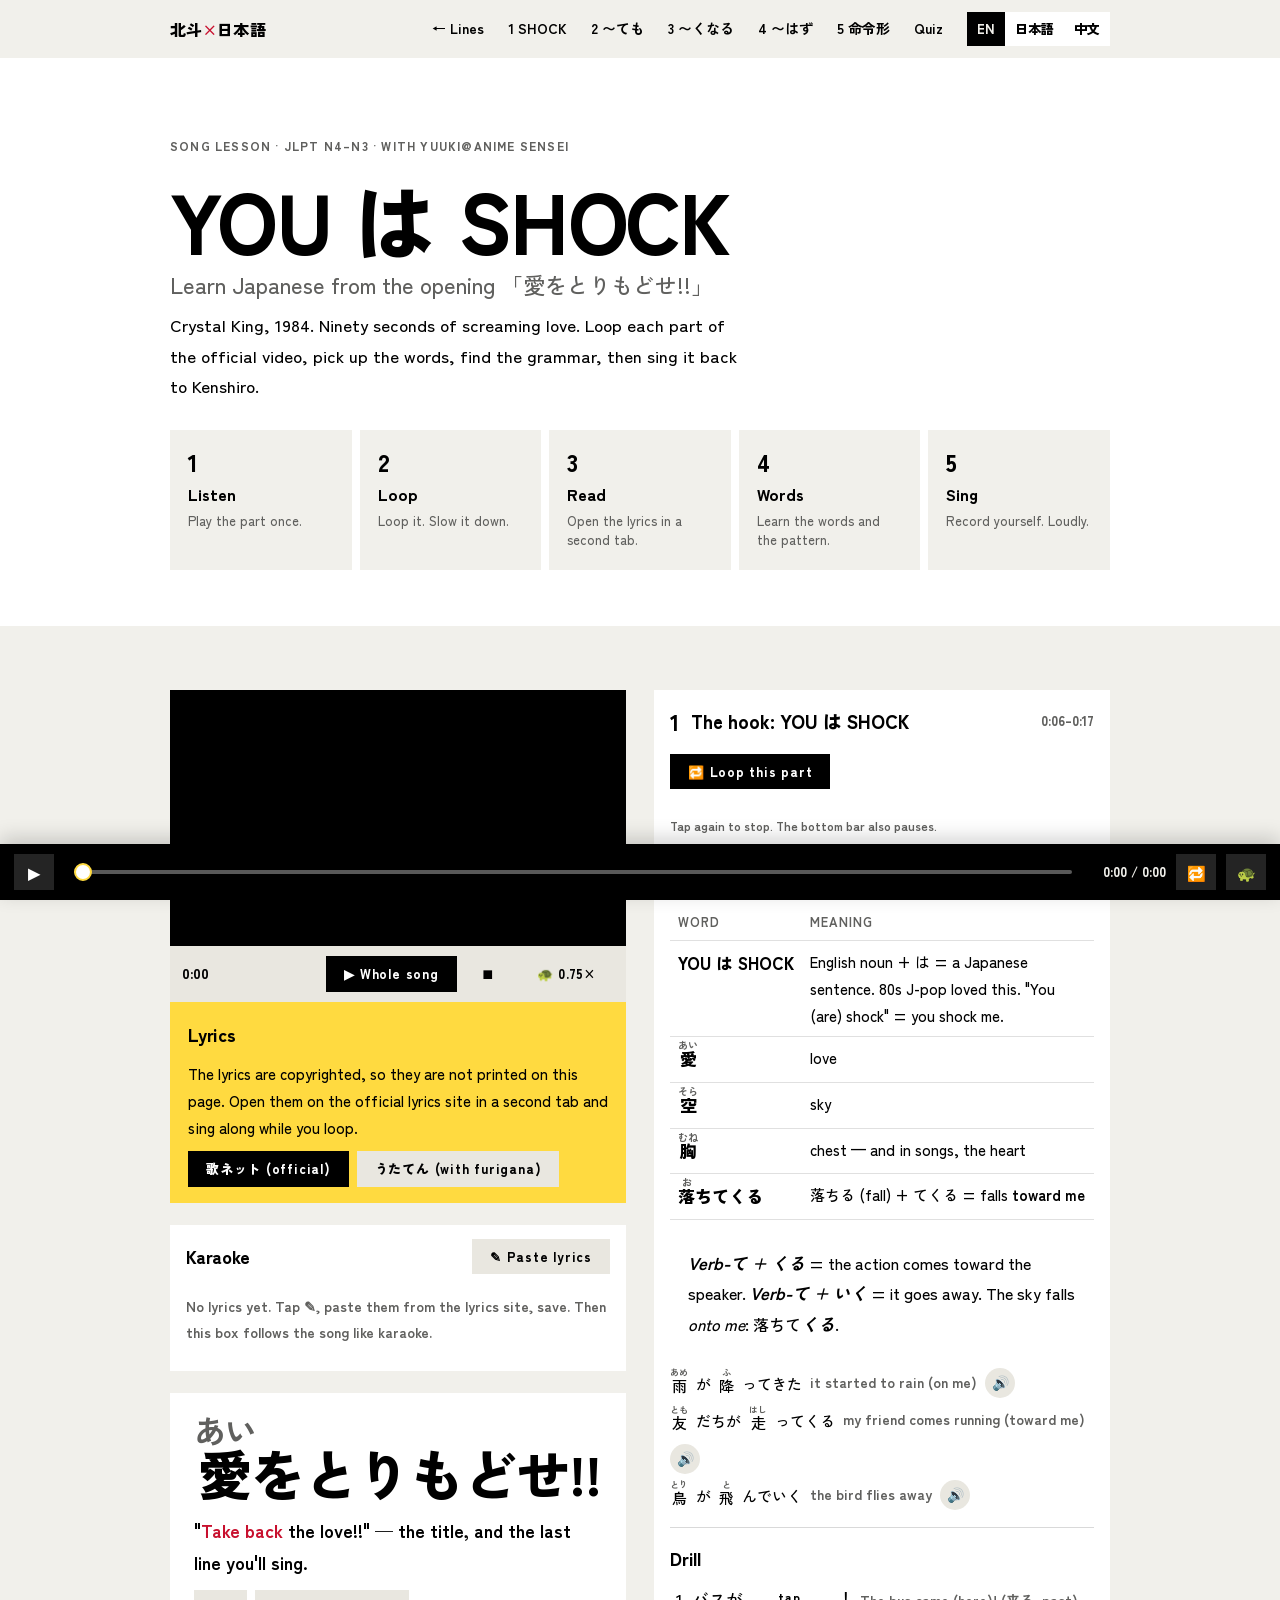
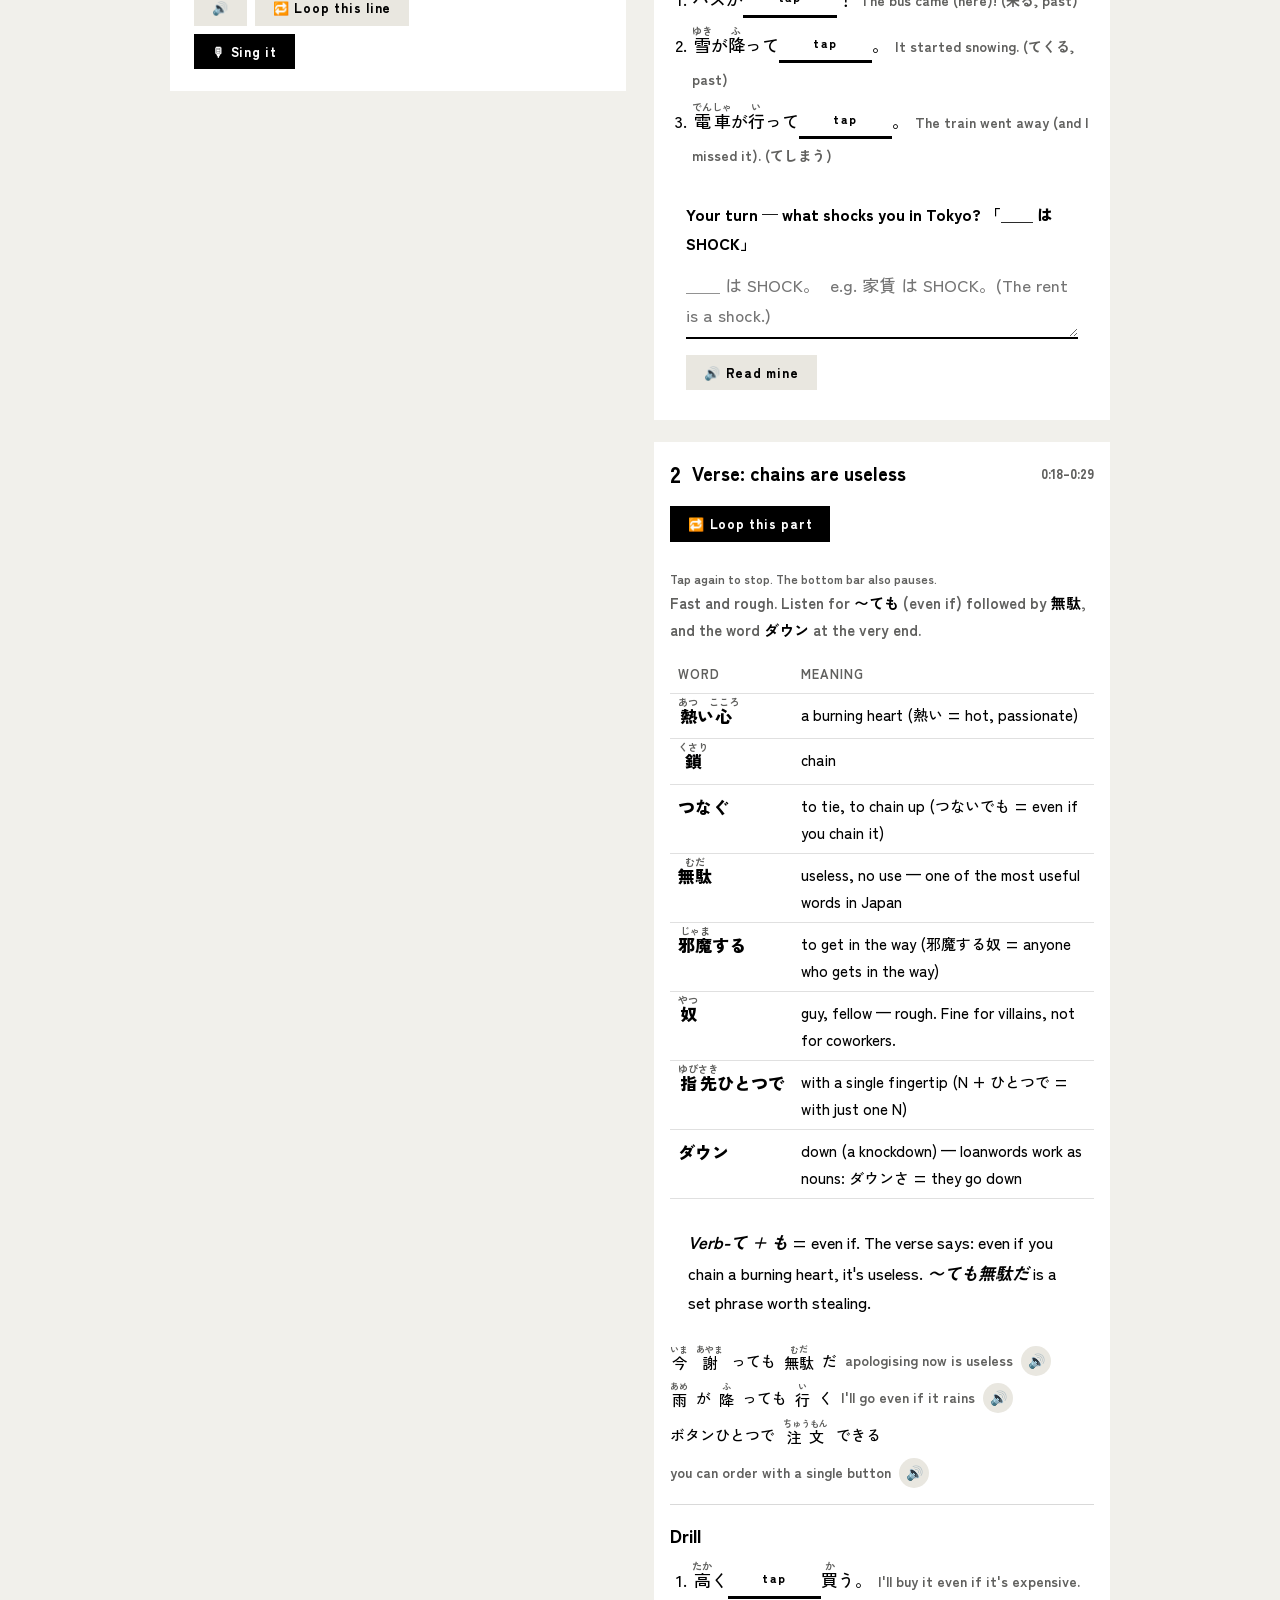
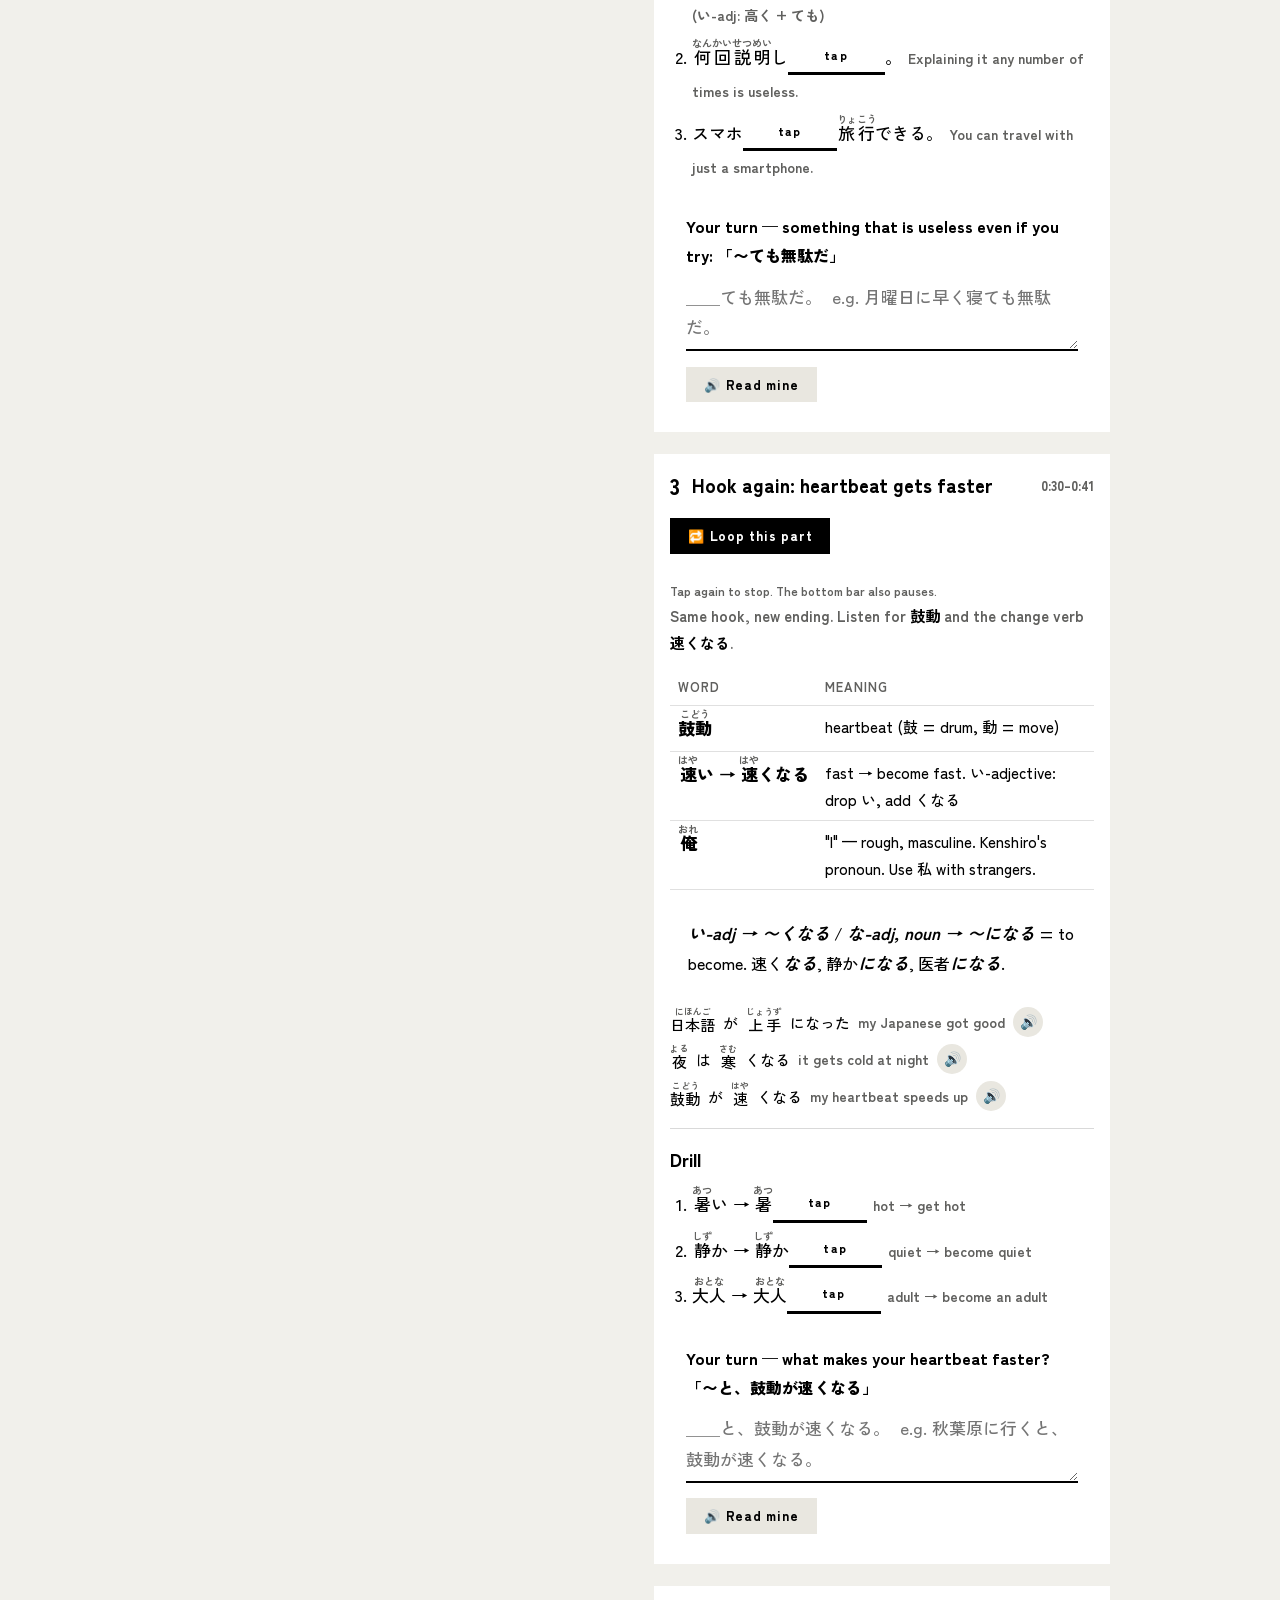
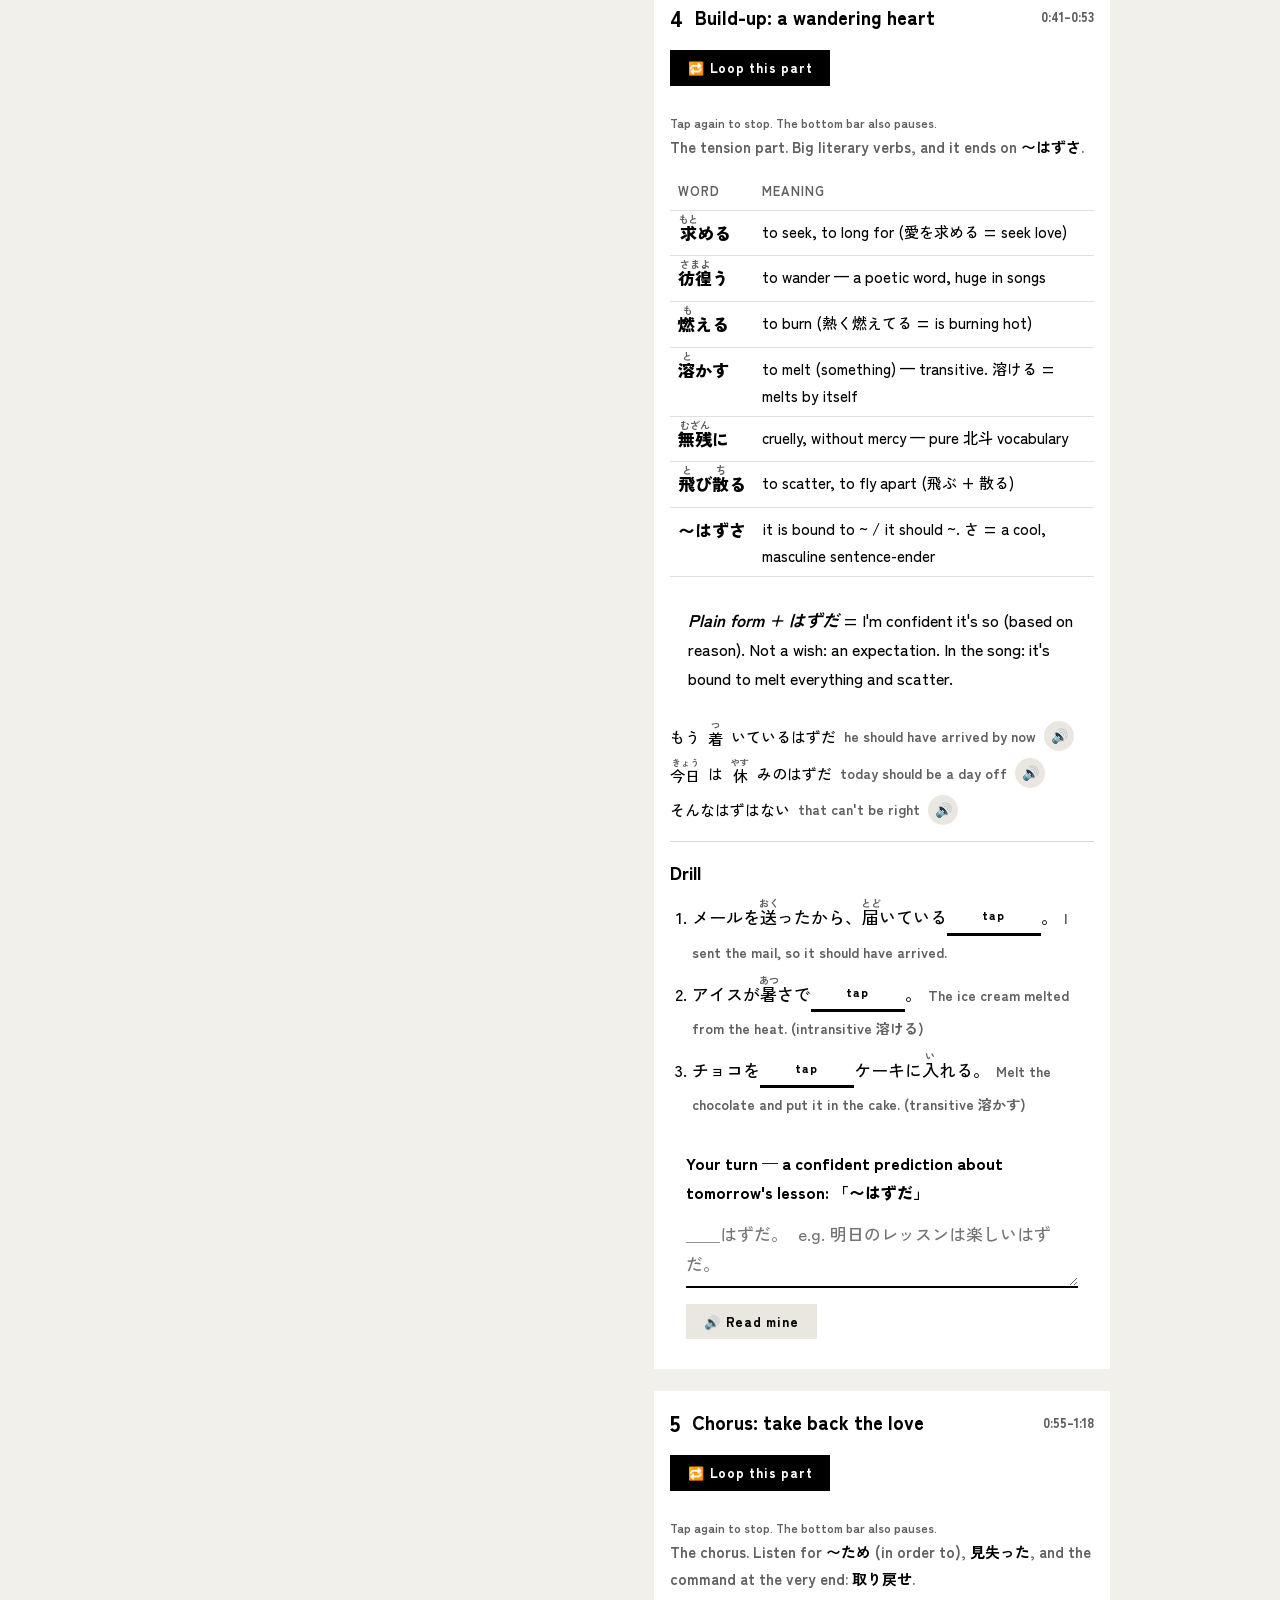
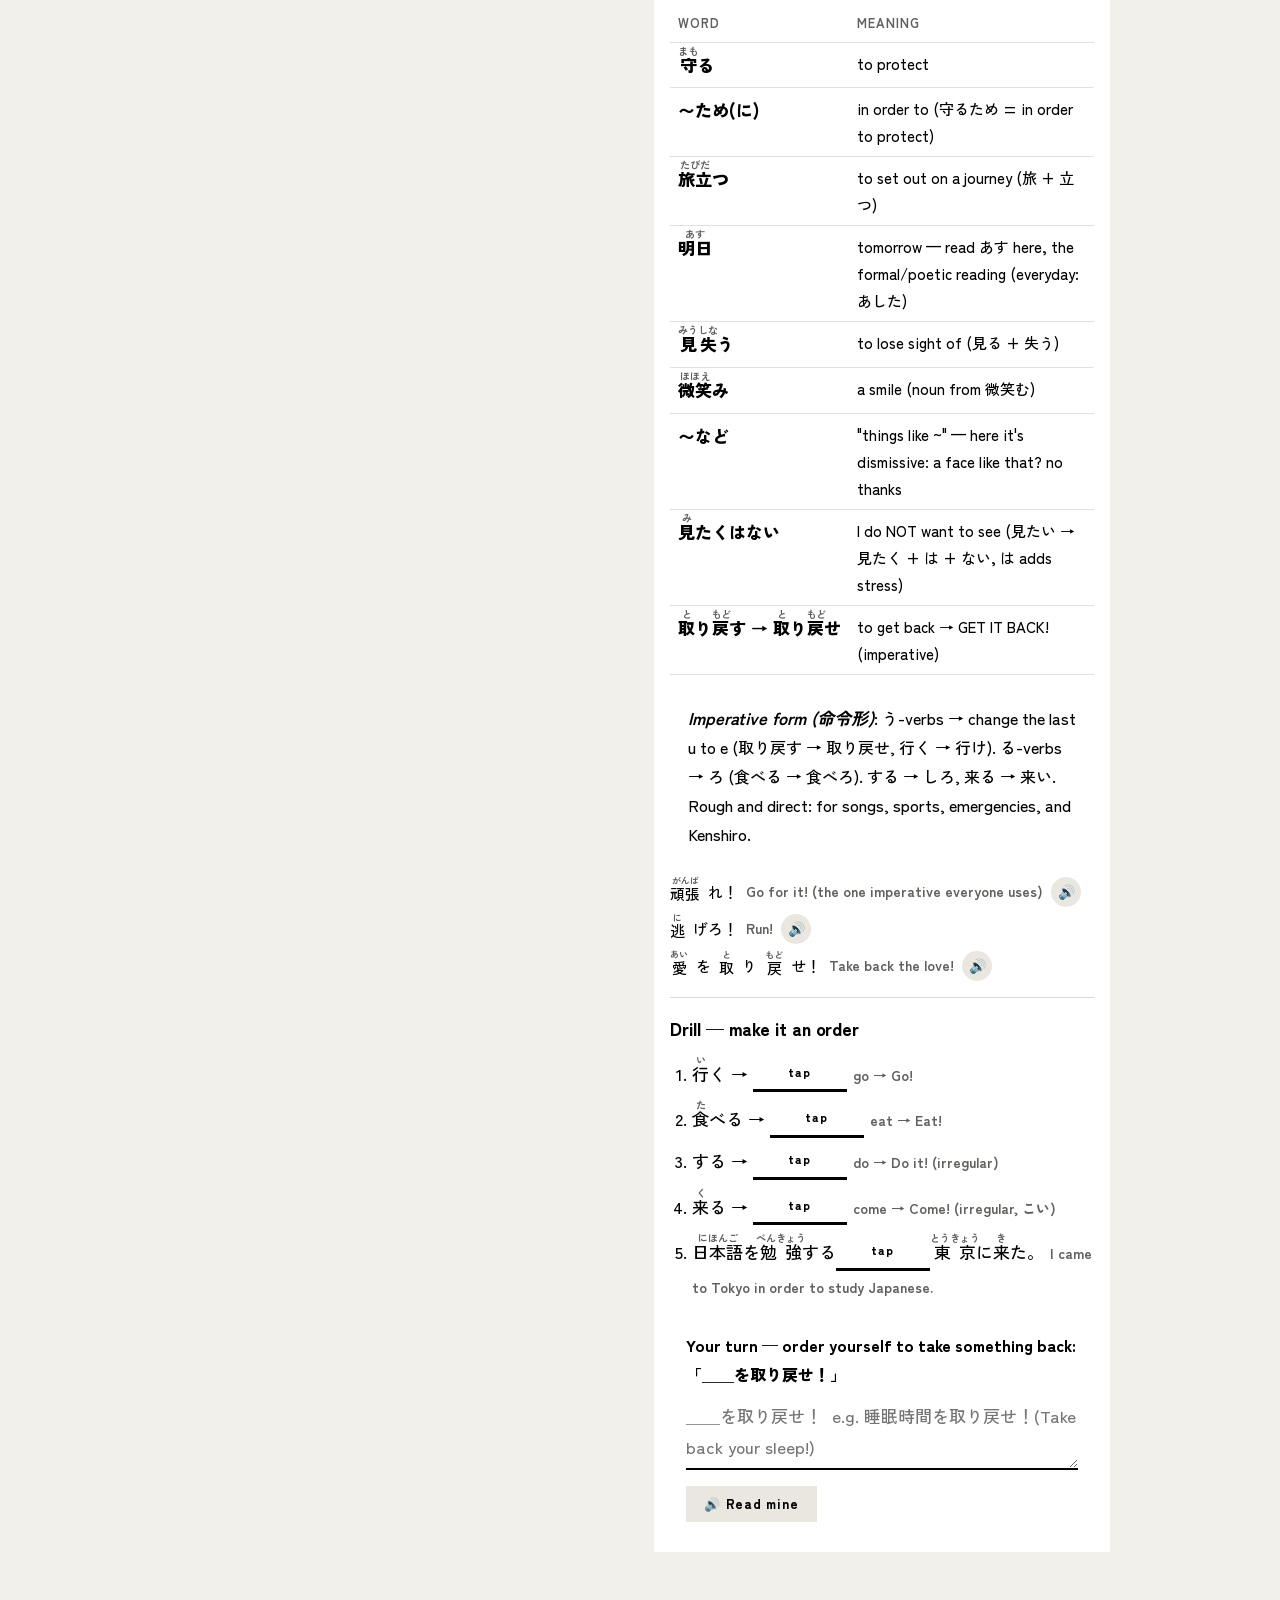
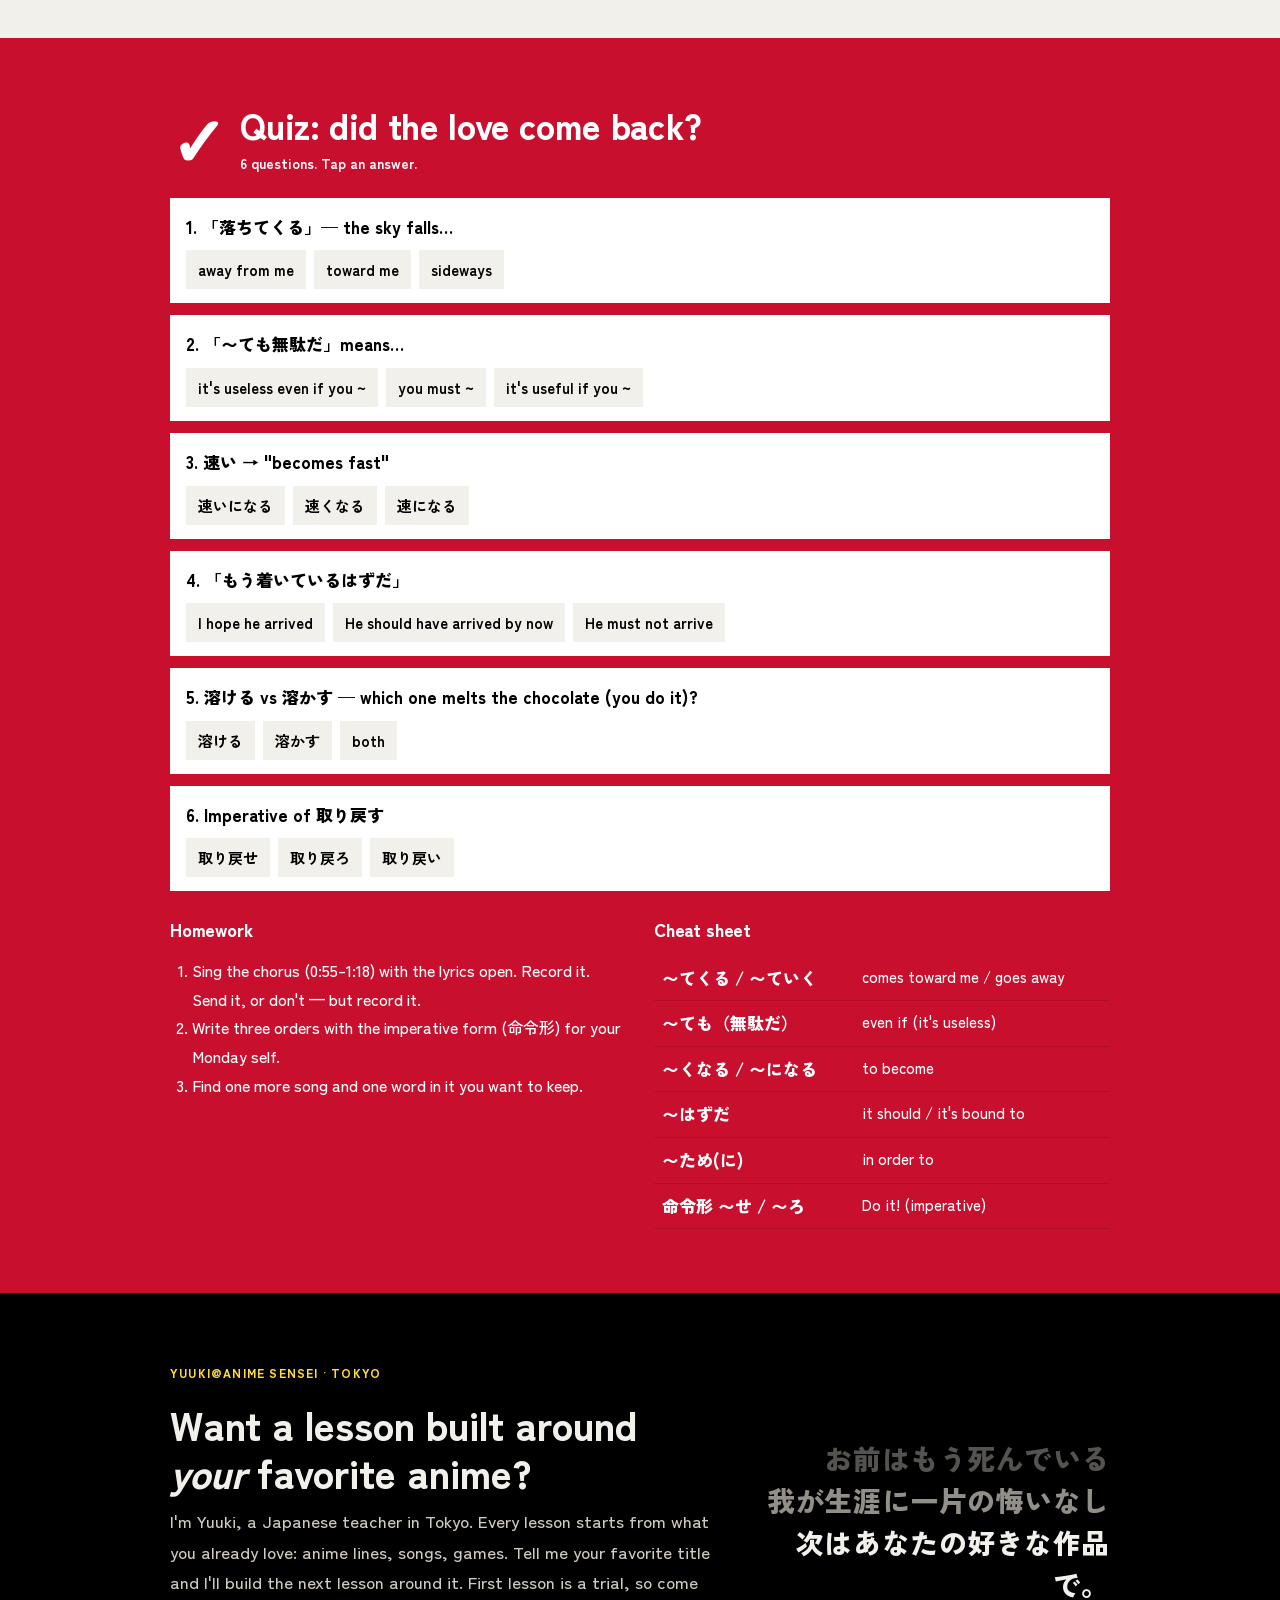
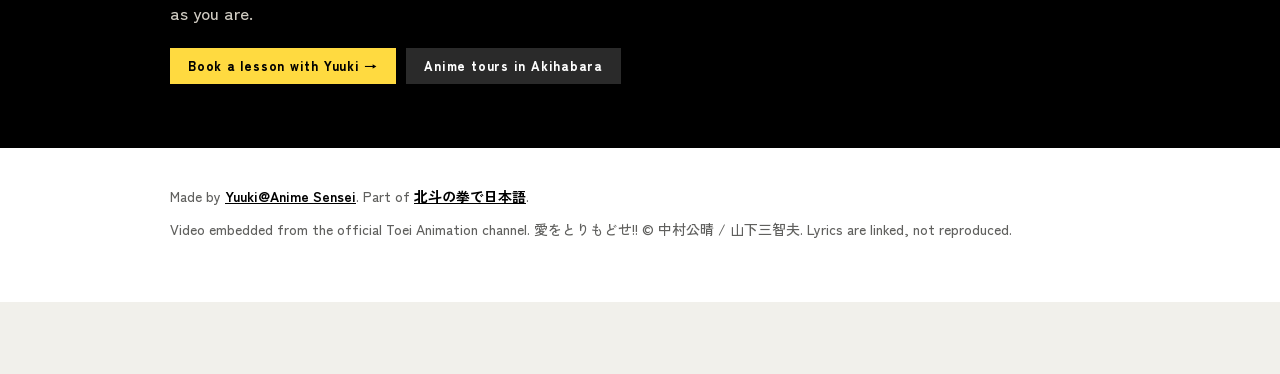
==== commit 0ef9aa13: "loop buttons: show stop state (⏸ label, gold, blinking dot) + hint that tapping again stops" ====
--- a/ai/index.html
+++ b/ai/index.html
@@ -38,6 +38,9 @@
 .title-line .en{font-size:18px;font-weight:700;margin:8px 0 0}
 .title-line .en i{font-style:normal;color:var(--red)}
 .seg .ex li{font-size:15px}
+.loophint{font-size:12px;color:var(--sub);font-weight:700;width:100%}
+.act-seg.on{background:var(--gold);color:var(--ink);border-color:var(--gold)}
+.act-seg.on::after{content:"";display:inline-block;width:8px;height:8px;border-radius:50%;background:var(--red);margin-left:8px;animation:blink 1s steps(2) infinite}
 .lk,.lk-intro{background:var(--paper-2);padding:14px 16px;margin:0 0 14px}
 .lk-intro{margin:22px 0 0}
 .lk-h{font-size:12px;font-weight:900;letter-spacing:.12em;text-transform:uppercase;color:var(--sub);margin-bottom:8px}
@@ -144,7 +147,7 @@
           <p class="en" data-i18n="title_line.en">"<i>Take back</i> the love!!" — the title, and the last line you'll sing.</p>
           <div class="ctl" style="margin-top:12px">
             <button class="btn act-say" data-say="愛を取り戻せ！">🔊</button>
-            <button class="btn act-seg" data-seg="74.2,78.2" data-i18n="ui.loopline">🔁 Loop this line</button>
+            <button class="btn act-seg" data-seg="74.2,78.2" data-stop="⏸ Stop loop" data-i18n="ui.loopline">🔁 Loop this line</button>
             <div class="rec"><button class="btn dark act-rec" data-i18n="ui.rec">🎙 Sing it</button><span class="dot"></span><audio controls class="mine" hidden></audio></div>
           </div>
         </div>
@@ -154,7 +157,7 @@
         <div class="seg" id="s1">
           <div class="head"><div class="n">1</div><h2 data-i18n="segments.0.h">The hook: YOU は SHOCK</h2><span class="t">0:06–0:17</span></div>
           <div class="body">
-            <div class="ctl" data-seg="5.8,17.5"><button class="btn primary act-seg" data-seg="5.8,17.5" data-i18n="ui.loop">🔁 Loop this part</button><div class="loopbar"><i></i></div></div>
+            <div class="ctl" data-seg="5.8,17.5"><button class="btn primary act-seg" data-seg="5.8,17.5" data-stop="⏸ Stop loop" data-i18n="ui.loop">🔁 Loop this part</button><div class="loopbar"><i></i></div><span class="loophint" data-i18n="ui.loop_hint">Tap again to stop. The bottom bar also pauses.</span></div>
             <p class="cue" data-i18n="segments.0.cue">Two lines, same shape. Listen for the English word after <b>は</b>, and for the verb <b>落ちてくる</b> at the end of each line.</p>
             <table>
               <tr><th data-i18n="ui.word">word</th><th data-i18n="ui.meaning">meaning</th></tr>
@@ -188,7 +191,7 @@
         <div class="seg" id="s2">
           <div class="head"><div class="n">2</div><h2 data-i18n="segments.1.h">Verse: chains are useless</h2><span class="t">0:18–0:29</span></div>
           <div class="body">
-            <div class="ctl" data-seg="17.8,29.6"><button class="btn primary act-seg" data-seg="17.8,29.6" data-i18n="ui.loop">🔁 Loop this part</button><div class="loopbar"><i></i></div></div>
+            <div class="ctl" data-seg="17.8,29.6"><button class="btn primary act-seg" data-seg="17.8,29.6" data-stop="⏸ Stop loop" data-i18n="ui.loop">🔁 Loop this part</button><div class="loopbar"><i></i></div><span class="loophint" data-i18n="ui.loop_hint">Tap again to stop. The bottom bar also pauses.</span></div>
             <p class="cue" data-i18n="segments.1.cue">Fast and rough. Listen for <b>〜ても</b> (even if) followed by <b>無駄</b>, and the word <b>ダウン</b> at the very end.</p>
             <table>
               <tr><th data-i18n="ui.word">word</th><th data-i18n="ui.meaning">meaning</th></tr>
@@ -225,7 +228,7 @@
         <div class="seg" id="s3">
           <div class="head"><div class="n">3</div><h2 data-i18n="segments.2.h">Hook again: heartbeat gets faster</h2><span class="t">0:30–0:41</span></div>
           <div class="body">
-            <div class="ctl" data-seg="29.8,41.2"><button class="btn primary act-seg" data-seg="29.8,41.2" data-i18n="ui.loop">🔁 Loop this part</button><div class="loopbar"><i></i></div></div>
+            <div class="ctl" data-seg="29.8,41.2"><button class="btn primary act-seg" data-seg="29.8,41.2" data-stop="⏸ Stop loop" data-i18n="ui.loop">🔁 Loop this part</button><div class="loopbar"><i></i></div><span class="loophint" data-i18n="ui.loop_hint">Tap again to stop. The bottom bar also pauses.</span></div>
             <p class="cue" data-i18n="segments.2.cue">Same hook, new ending. Listen for <b>鼓動</b> and the change verb <b>速くなる</b>.</p>
             <table>
               <tr><th data-i18n="ui.word">word</th><th data-i18n="ui.meaning">meaning</th></tr>
@@ -257,7 +260,7 @@
         <div class="seg" id="s4">
           <div class="head"><div class="n">4</div><h2 data-i18n="segments.3.h">Build-up: a wandering heart</h2><span class="t">0:41–0:53</span></div>
           <div class="body">
-            <div class="ctl" data-seg="41.4,54.2"><button class="btn primary act-seg" data-seg="41.4,54.2" data-i18n="ui.loop">🔁 Loop this part</button><div class="loopbar"><i></i></div></div>
+            <div class="ctl" data-seg="41.4,54.2"><button class="btn primary act-seg" data-seg="41.4,54.2" data-stop="⏸ Stop loop" data-i18n="ui.loop">🔁 Loop this part</button><div class="loopbar"><i></i></div><span class="loophint" data-i18n="ui.loop_hint">Tap again to stop. The bottom bar also pauses.</span></div>
             <p class="cue" data-i18n="segments.3.cue">The tension part. Big literary verbs, and it ends on <b>〜はずさ</b>.</p>
             <table>
               <tr><th data-i18n="ui.word">word</th><th data-i18n="ui.meaning">meaning</th></tr>
@@ -293,7 +296,7 @@
         <div class="seg" id="s5">
           <div class="head"><div class="n">5</div><h2 data-i18n="segments.4.h">Chorus: take back the love</h2><span class="t">0:55–1:18</span></div>
           <div class="body">
-            <div class="ctl" data-seg="55.2,78.2"><button class="btn primary act-seg" data-seg="55.2,78.2" data-i18n="ui.loop">🔁 Loop this part</button><div class="loopbar"><i></i></div></div>
+            <div class="ctl" data-seg="55.2,78.2"><button class="btn primary act-seg" data-seg="55.2,78.2" data-stop="⏸ Stop loop" data-i18n="ui.loop">🔁 Loop this part</button><div class="loopbar"><i></i></div><span class="loophint" data-i18n="ui.loop_hint">Tap again to stop. The bottom bar also pauses.</span></div>
             <p class="cue" data-i18n="segments.4.cue">The chorus. Listen for <b>〜ため</b> (in order to), <b>見失った</b>, and the command at the very end: <b>取り戻せ</b>.</p>
             <table>
               <tr><th data-i18n="ui.word">word</th><th data-i18n="ui.meaning">meaning</th></tr>
@@ -422,10 +425,10 @@
 }
 const fmt=t=>Math.floor(t/60)+':'+String(Math.floor(t%60)).padStart(2,'0');
 let seeking=false;
-function stopLoop(){ if(loop){clearInterval(loop.t);loop=null;} if(activeBtn){activeBtn.classList.remove('on');const bar=activeBtn.parentElement.querySelector('.loopbar i');if(bar)bar.style.width='0';activeBtn=null;} }
+function stopLoop(){ if(loop){clearInterval(loop.t);loop=null;} if(activeBtn){activeBtn.classList.remove('on'); if(activeBtn.dataset.label)activeBtn.innerHTML=activeBtn.dataset.label;const bar=activeBtn.parentElement.querySelector('.loopbar i');if(bar)bar.style.width='0';activeBtn=null;} }
 function playSeg(a,b,btn){
   if(!P||!P.seekTo){toast('Player still loading…');return;}
-  stopLoop(); P.seekTo(a,true); P.playVideo(); activeBtn=btn; btn.classList.add('on');
+  stopLoop(); P.seekTo(a,true); P.playVideo(); activeBtn=btn; btn.classList.add('on'); btn.dataset.label=btn.innerHTML; btn.innerHTML=btn.dataset.stop||'⏸';
   const bar=btn.parentElement.querySelector('.loopbar i');
   loop={a,b,t:setInterval(()=>{const cur=P.getCurrentTime(); if(bar)bar.style.width=Math.max(0,Math.min(100,(cur-a)/(b-a)*100))+'%'; if(cur>=b)P.seekTo(a,true); else if(cur<a-0.6&&Date.now()-(loop.last||0)>1000){loop.last=Date.now();P.seekTo(a,true);}},80)};
   const nm=btn.closest('.seg')?btn.closest('.seg').querySelector('.head h2').textContent:btn.closest('.title-line')?btn.closest('.title-line').querySelector('.jp').textContent:''; $('#dName').textContent=nm;
@@ -505,11 +508,12 @@
 }
 
 /* ---------- i18n ---------- */
-const I={"ja": {"cheat.h": "\u65e9\u898b\u8868", "cheat.rows.0.1": "\u3053\u3061\u3089\u3078\u6765\u308b\uff0f\u96e2\u308c\u3066\u3044\u304f", "cheat.rows.1.1": "\u305f\u3068\u3048\u301c\u3067\u3082\uff08\u7121\u99c4\u3060\uff09", "cheat.rows.2.1": "\u301c\u306b\u306a\u308b", "cheat.rows.3.1": "\u301c\u306f\u305a\u3060", "cheat.rows.4.1": "\u301c\u306e\u305f\u3081\u306b", "cheat.rows.5.1": "\u301c\u3057\u308d\uff01\uff08\u547d\u4ee4\u5f62\uff09", "cta.button": "Yuuki\u306e\u30ec\u30c3\u30b9\u30f3\u3092\u4e88\u7d04\u3059\u308b \u2192", "cta.eyebrow": "Yuuki@Anime Sensei \u00b7 \u6771\u4eac", "cta.h": "\u003ci\u003e\u3042\u306a\u305f\u306e\u003c/i\u003e\u597d\u304d\u306a\u30a2\u30cb\u30e1\u3067\u3001\u3053\u3093\u306a\u30ec\u30c3\u30b9\u30f3\u3092", "cta.p": "\u6771\u4eac\u3067\u65e5\u672c\u8a9e\u3092\u6559\u3048\u3066\u3044\u308bYuuki\u3067\u3059\u3002\u30ec\u30c3\u30b9\u30f3\u306f\u3044\u3064\u3082\u3001\u3042\u306a\u305f\u304c\u3082\u3046\u597d\u304d\u306a\u3082\u306e\uff08\u30a2\u30cb\u30e1\u306e\u30bb\u30ea\u30d5\u30fb\u6b4c\u30fb\u30b2\u30fc\u30e0\uff09\u304b\u3089\u59cb\u3081\u307e\u3059\u3002\u597d\u304d\u306a\u4f5c\u54c1\u3092\u6559\u3048\u3066\u304f\u308c\u308c\u3070\u3001\u6b21\u306e\u30ec\u30c3\u30b9\u30f3\u3092\u305d\u308c\u3067\u7d44\u307f\u307e\u3059\u3002\u521d\u56de\u306f\u4f53\u9a13\u30ec\u30c3\u30b9\u30f3\u306a\u306e\u3067\u6c17\u8efd\u306b\u3069\u3046\u305e\u3002", "cta.sub": "\u79cb\u8449\u539f\u30a2\u30cb\u30e1\u30c4\u30a2\u30fc\u3082", "footer.0": "\u5236\u4f5c: \u003ca href=\"https://www.italki.com/teacher/4732907\" target=\"_blank\" rel=\"noopener\"\u003eYuuki@Anime Sensei\u003c/a\u003e\u3002\u003ca href=\"../\"\u003e\u5317\u6597\u306e\u62f3\u3067\u65e5\u672c\u8a9e\u003c/a\u003e\u306e\u4e00\u90e8\u3002", "footer.1": "\u6620\u50cf\u306f\u6771\u6620\u30a2\u30cb\u30e1\u30fc\u30b7\u30e7\u30f3\u516c\u5f0f\u30c1\u30e3\u30f3\u30cd\u30eb\u304b\u3089\u306e\u57cb\u3081\u8fbc\u307f\u3002\u611b\u3092\u3068\u308a\u3082\u3069\u305b!! \u00a9 \u4e2d\u6751\u516c\u6674\uff0f\u5c71\u4e0b\u4e09\u667a\u592b\u3002\u6b4c\u8a5e\u306f\u8ee2\u8f09\u305b\u305a\u30ea\u30f3\u30af\u306e\u307f\u3002", "hero.eyebrow": "\u6b4c\u306e\u30ec\u30c3\u30b9\u30f3 \u00b7 JLPT N4\u2013N3 \u00b7 Yuuki@Anime Sensei", "hero.h1_en": "\u30aa\u30fc\u30d7\u30cb\u30f3\u30b0\u300c\u611b\u3092\u3068\u308a\u3082\u3069\u305b!!\u300d\u3067\u65e5\u672c\u8a9e\u3092\u5b66\u3076", "hero.howto.0.d": "\u307e\u305a\u30d1\u30fc\u30c8\u30921\u56de\u518d\u751f\u3002", "hero.howto.0.t": "\u8074\u304f", "hero.howto.1.d": "\u7e70\u308a\u8fd4\u3059\u3002\u9045\u304f\u3082\u3067\u304d\u308b\u3002", "hero.howto.1.t": "\u30eb\u30fc\u30d7", "hero.howto.2.d": "\u6b4c\u8a5e\u306f\u5225\u30bf\u30d6\u3067\u958b\u304f\u3002", "hero.howto.2.t": "\u8aad\u3080", "hero.howto.3.d": "\u5358\u8a9e\u3068\u30d1\u30bf\u30fc\u30f3\u3092\u899a\u3048\u308b\u3002", "hero.howto.3.t": "\u5358\u8a9e", "hero.howto.4.d": "\u9332\u97f3\u3059\u308b\u3002\u5927\u58f0\u3067\u3002", "hero.howto.4.t": "\u6b4c\u3046", "hero.lead": "\u30af\u30ea\u30b9\u30bf\u30eb\u30ad\u30f3\u30b0\u30011984\u5e74\u3002\u611b\u3092\u53eb\u3073\u7d9a\u3051\u308b90\u79d2\u3002\u516c\u5f0f\u6620\u50cf\u3092\u30d1\u30fc\u30c8\u3054\u3068\u306b\u30eb\u30fc\u30d7\u3057\u3066\u3001\u5358\u8a9e\u3092\u62fe\u3044\u3001\u6587\u6cd5\u3092\u898b\u3064\u3051\u3066\u3001\u30b1\u30f3\u30b7\u30ed\u30a6\u306b\u5411\u304b\u3063\u3066\u6b4c\u3044\u8fd4\u305d\u3046\u3002", "homework.h": "\u5bbf\u984c", "homework.list.0": "\u6b4c\u8a5e\u3092\u958b\u3044\u3066\u30b5\u30d3\uff080:55\u20131:18\uff09\u3092\u6b4c\u3046\u3002\u9332\u97f3\u3059\u308b\u3002\u9001\u3063\u3066\u3082\u9001\u3089\u306a\u304f\u3066\u3082\u3044\u3044\u3001\u3067\u3082\u9332\u97f3\u306f\u3059\u308b\u3002", "homework.list.1": "\u6708\u66dc\u65e5\u306e\u81ea\u5206\u3078\u306e\u547d\u4ee4\u3092\u3001\u547d\u4ee4\u5f62\u30673\u3064\u66f8\u304f\u3002", "homework.list.2": "\u3082\u30461\u66f2\u63a2\u3057\u3066\u3001\u305d\u306e\u4e2d\u304b\u3089\u6b8b\u3057\u305f\u3044\u5358\u8a9e\u30921\u3064\u898b\u3064\u3051\u308b\u3002", "html_lang": "ja", "lyrics.h": "\u6b4c\u8a5e", "lyrics.links.1.text": "\u3046\u305f\u3066\u3093\uff08\u3075\u308a\u304c\u306a\u4ed8\u304d\uff09", "lyrics.p": "\u6b4c\u8a5e\u306f\u8457\u4f5c\u7269\u306a\u306e\u3067\u3053\u306e\u30da\u30fc\u30b8\u306b\u306f\u8f09\u305b\u3066\u3044\u307e\u305b\u3093\u3002\u516c\u5f0f\u306e\u6b4c\u8a5e\u30b5\u30a4\u30c8\u3092\u5225\u30bf\u30d6\u3067\u958b\u3044\u3066\u3001\u30eb\u30fc\u30d7\u3057\u306a\u304c\u3089\u4e00\u7dd2\u306b\u6b4c\u3063\u3066\u304f\u3060\u3055\u3044\u3002", "nav.back": "\u2190 \u30bb\u30ea\u30d5\u7de8", "nav.quiz": "\u30af\u30a4\u30ba", "quiz.0.o.0": "\u79c1\u304b\u3089\u96e2\u308c\u3066", "quiz.0.o.1": "\u79c1\u306e\u65b9\u3078", "quiz.0.o.2": "\u6a2a\u306b", "quiz.0.q": "\u300c\u843d\u3061\u3066\u304f\u308b\u300d\u2014 \u7a7a\u306f\u2026", "quiz.0.why": "\u3066\u304f\u308b = \u52d5\u4f5c\u304c\u8a71\u3057\u624b\u306e\u65b9\u3078\u5411\u304b\u3063\u3066\u304f\u308b\u3002", "quiz.1.o.0": "\u301c\u3057\u3066\u3082\u610f\u5473\u304c\u306a\u3044", "quiz.1.o.1": "\u301c\u3057\u306a\u3051\u308c\u3070\u306a\u3089\u306a\u3044", "quiz.1.o.2": "\u301c\u3059\u308c\u3070\u5f79\u306b\u7acb\u3064", "quiz.1.q": "\u300c\u301c\u3066\u3082\u7121\u99c4\u3060\u300d\u306e\u610f\u5473\u306f\u2026", "quiz.1.why": "\u3066\u3082 = \u301c\u3057\u3066\u3082\u3002\u7121\u99c4 = \u5f79\u306b\u7acb\u305f\u306a\u3044\u3002", "quiz.2.q": "\u901f\u3044 \u2192 \u300c\u901f\u304f\u306a\u308b\u300d\u306e\u4f5c\u308a\u65b9\u306f\uff1f", "quiz.2.why": "\u3044\u5f62\u5bb9\u8a5e\u306f \u3044 \u3092\u53d6\u3063\u3066 \u304f\u306a\u308b\u3002", "quiz.3.o.0": "\u7740\u3044\u3066\u307b\u3057\u3044", "quiz.3.o.1": "\u3082\u3046\u7740\u3044\u3066\u3044\u308b\u306b\u9055\u3044\u306a\u3044", "quiz.3.o.2": "\u7740\u3044\u3066\u306f\u3044\u3051\u306a\u3044", "quiz.3.q": "\u300c\u3082\u3046\u7740\u3044\u3066\u3044\u308b\u306f\u305a\u3060\u300d\u306e\u6c17\u6301\u3061\u306f\uff1f", "quiz.3.why": "\u306f\u305a = \u6839\u62e0\u306e\u3042\u308b\u78ba\u4fe1\u3002\u9858\u671b\u3067\u306f\u306a\u3044\u3002", "quiz.4.o.2": "\u4e21\u65b9", "quiz.4.q": "\u6eb6\u3051\u308b \u3068 \u6eb6\u304b\u3059 \u2014 \u81ea\u5206\u3067\u30c1\u30e7\u30b3\u3092\u6eb6\u304b\u3059\u306e\u306f\uff1f", "quiz.4.why": "\u6eb6\u304b\u3059 \u306f\u4ed6\u52d5\u8a5e\uff08\u4eba\u304c\u6eb6\u304b\u3059\uff09\u3002\u6eb6\u3051\u308b \u306f\u81ea\u52d5\u8a5e\uff08\u52dd\u624b\u306b\u6eb6\u3051\u308b\uff09\u3002", "quiz.5.q": "\u53d6\u308a\u623b\u3059 \u306e\u547d\u4ee4\u5f62\u306f\uff1f", "quiz.5.why": "\u3046\u52d5\u8a5e\u306f\u6700\u5f8c\u306e u \u3092 e \u306b\u3002\u3059 \u2192 \u305b\u3002", "quiz_head.h2": "\u30af\u30a4\u30ba: \u611b\u306f\u623b\u3063\u305f\u304b\uff1f", "quiz_head.who": "6\u554f\u3002\u7b54\u3048\u3092\u30bf\u30c3\u30d7\u3002", "segments.0.cue": "\u540c\u3058\u5f62\u306e2\u884c\u3002\u003cb\u003e\u306f\u003c/b\u003e\u306e\u3042\u3068\u306e\u82f1\u5358\u8a9e\u3068\u3001\u884c\u672b\u306e\u52d5\u8a5e\u003cb\u003e\u843d\u3061\u3066\u304f\u308b\u003c/b\u003e\u3092\u805e\u304d\u53d6\u3063\u3066\u3002", "segments.0.drill.0.m": "\u30d0\u30b9\u304c\u6765\u305f\uff01\uff08\u6765\u308b\u30fb\u904e\u53bb\uff09", "segments.0.drill.1.m": "\u96ea\u304c\u964d\u3063\u3066\u304d\u305f\u3002\uff08\u3066\u304f\u308b\u30fb\u904e\u53bb\uff09", "segments.0.drill.2.m": "\u96fb\u8eca\u304c\u884c\u3063\u3066\u3057\u307e\u3063\u305f\u3002\uff08\u3066\u3057\u307e\u3046\uff09", "segments.0.drill_h": "\u30c9\u30ea\u30eb", "segments.0.examples.0.m": "\u96e8\u304c\u964d\u308a\u59cb\u3081\u305f\uff08\u81ea\u5206\u306b\u5411\u304b\u3063\u3066\uff09", "segments.0.examples.1.m": "\u53cb\u3060\u3061\u304c\u8d70\u3063\u3066\u6765\u308b", "segments.0.examples.2.m": "\u9ce5\u304c\u98db\u3093\u3067\u3044\u304f", "segments.0.gp.0": "\u003cb\u003e\u52d5\u8a5e\u3066\u5f62 + \u304f\u308b\u003c/b\u003e = \u52d5\u4f5c\u304c\u8a71\u3057\u624b\u306e\u65b9\u3078\u6765\u308b\u3002\u003cb\u003e\u3066 + \u3044\u304f\u003c/b\u003e = \u96e2\u308c\u3066\u3044\u304f\u3002\u7a7a\u304c\u003ci\u003e\u81ea\u5206\u306b\u003c/i\u003e\u843d\u3061\u3066\u304f\u308b: \u843d\u3061\u3066\u003cb\u003e\u304f\u308b\u003c/b\u003e\u3002", "segments.0.h": "\u30d5\u30c3\u30af: YOU \u306f SHOCK", "segments.0.words.0.1": "\u82f1\u8a9e\u306e\u540d\u8a5e + \u306f = \u65e5\u672c\u8a9e\u306e\u6587\u306b\u306a\u308b\u300280\u5e74\u4ee3\u306e\u6b4c\u8b21\u66f2\u306f\u3053\u308c\u304c\u5927\u597d\u304d\u3002\u300cYou\u306fShock\u300d= \u541b\u306f\u885d\u6483\u3002", "segments.0.words.1.1": "\u611b", "segments.0.words.2.1": "\u7a7a", "segments.0.words.3.1": "\u80f8 \u2014 \u6b4c\u306e\u4e2d\u3067\u306f\u5fc3\u306e\u3053\u3068", "segments.0.words.4.1": "\u843d\u3061\u308b + \u3066\u304f\u308b = \u003cb\u003e\u81ea\u5206\u306e\u65b9\u3078\u003c/b\u003e\u843d\u3061\u3066\u304f\u308b", "segments.0.yourturn.label": "\u3042\u306a\u305f\u306e\u756a \u2014 \u6771\u4eac\u3067\u885d\u6483\u3060\u3063\u305f\u3053\u3068\u306f\uff1f\u300c\uff3f\uff3f \u306f SHOCK\u300d", "segments.0.yourturn.ph": "\uff3f\uff3f \u306f SHOCK\u3002  \u4f8b: \u5bb6\u8cc3 \u306f SHOCK\u3002", "segments.1.cue": "\u901f\u304f\u3066\u8352\u3044\u3002\u003cb\u003e\u301c\u3066\u3082\u003c/b\u003e\uff08\u305f\u3068\u3048\u301c\u3067\u3082\uff09\u306e\u5f8c\u306e\u003cb\u003e\u7121\u99c4\u003c/b\u003e\u3068\u3001\u6700\u5f8c\u306e\u003cb\u003e\u30c0\u30a6\u30f3\u003c/b\u003e\u3092\u805e\u304d\u53d6\u3063\u3066\u3002", "segments.1.drill.0.m": "\u9ad8\u304f\u3066\u3082\u8cb7\u3046\u3002\uff08\u3044\u5f62\u5bb9\u8a5e: \u9ad8\u304f + \u3066\u3082\uff09", "segments.1.drill.1.m": "\u4f55\u56de\u8aac\u660e\u3057\u3066\u3082\u7121\u99c4\u3060\u3002", "segments.1.drill.2.m": "\u30b9\u30de\u30db\u3072\u3068\u3064\u3067\u65c5\u884c\u3067\u304d\u308b\u3002", "segments.1.drill_h": "\u30c9\u30ea\u30eb", "segments.1.examples.0.m": "\u4eca\u8b1d\u3063\u3066\u3082\u610f\u5473\u304c\u306a\u3044", "segments.1.examples.1.m": "\u96e8\u304c\u964d\u3063\u3066\u3082\u884c\u304f", "segments.1.examples.2.m": "\u30dc\u30bf\u30f3\u3072\u3068\u3064\u3067\u6ce8\u6587\u3067\u304d\u308b", "segments.1.gp.0": "\u003cb\u003e\u52d5\u8a5e\u3066\u5f62 + \u3082\u003c/b\u003e = \u305f\u3068\u3048\u301c\u3067\u3082\u3002A\u30e1\u30ed\u306f\u300c\u71c3\u3048\u308b\u5fc3\u3092\u9396\u3067\u3064\u306a\u3044\u3067\u3082\u7121\u99c4\u3060\u300d\u3002\u003cb\u003e\u301c\u3066\u3082\u7121\u99c4\u3060\u003c/b\u003e\u306f\u76d7\u3080\u4fa1\u5024\u306e\u3042\u308b\u6c7a\u307e\u308a\u6587\u53e5\u3002", "segments.1.h": "A\u30e1\u30ed: \u9396\u3067\u3064\u306a\u3044\u3067\u3082\u7121\u99c4", "segments.1.words.0.1": "\u71c3\u3048\u308b\u3088\u3046\u306a\u5fc3\uff08\u71b1\u3044 = \u71b1\u3044\u30fb\u60c5\u71b1\u7684\uff09", "segments.1.words.1.1": "\u9396", "segments.1.words.2.1": "\u3064\u306a\u3050\u30fb\u7e1b\u308b\uff08\u3064\u306a\u3044\u3067\u3082 = \u7e1b\u3063\u3066\u3082\uff09", "segments.1.words.3.1": "\u5f79\u306b\u7acb\u305f\u306a\u3044 \u2014 \u65e5\u672c\u3067\u4e00\u756a\u4f7f\u3048\u308b\u5358\u8a9e\u306e\u3072\u3068\u3064", "segments.1.words.4.1": "\u90aa\u9b54\u3092\u3059\u308b\uff08\u90aa\u9b54\u3059\u308b\u5974 = \u90aa\u9b54\u3092\u3059\u308b\u8005\u306f\u8ab0\u3067\u3082\uff09", "segments.1.words.5.1": "\u3084\u3064 \u2014 \u4e71\u66b4\u3002\u60aa\u5f79\u306b\u306f\u25cb\u3001\u540c\u50da\u306b\u306f\u00d7\u3002", "segments.1.words.6.1": "\u6307\u5148\u3072\u3068\u3064\u3067\uff08\u540d\u8a5e + \u3072\u3068\u3064\u3067 = \u305f\u3063\u305f\u3072\u3068\u3064\u306e\u301c\u3067\uff09", "segments.1.words.7.1": "\u30c0\u30a6\u30f3\uff08\u30ce\u30c3\u30af\u30c0\u30a6\u30f3\uff09\u2014 \u5916\u6765\u8a9e\u306f\u540d\u8a5e\u3068\u3057\u3066\u4f7f\u3048\u308b: \u30c0\u30a6\u30f3\u3055 = \u5012\u308c\u308b", "segments.1.yourturn.label": "\u3042\u306a\u305f\u306e\u756a \u2014 \u3084\u3063\u3066\u3082\u7121\u99c4\u306a\u3053\u3068:\u300c\u301c\u3066\u3082\u7121\u99c4\u3060\u300d", "segments.1.yourturn.ph": "\uff3f\uff3f\u3066\u3082\u7121\u99c4\u3060\u3002  \u4f8b: \u6708\u66dc\u65e5\u306b\u65e9\u304f\u5bdd\u3066\u3082\u7121\u99c4\u3060\u3002", "segments.2.cue": "\u540c\u3058\u30d5\u30c3\u30af\u3067\u7d50\u3073\u304c\u5909\u308f\u308b\u3002\u003cb\u003e\u9f13\u52d5\u003c/b\u003e\u3068\u5909\u5316\u306e\u52d5\u8a5e\u003cb\u003e\u901f\u304f\u306a\u308b\u003c/b\u003e\u3092\u805e\u304d\u53d6\u3063\u3066\u3002", "segments.2.drill.0.m": "\u6691\u3044 \u2192 \u6691\u304f\u306a\u308b", "segments.2.drill.1.m": "\u9759\u304b \u2192 \u9759\u304b\u306b\u306a\u308b", "segments.2.drill.2.m": "\u5927\u4eba \u2192 \u5927\u4eba\u306b\u306a\u308b", "segments.2.drill_h": "\u30c9\u30ea\u30eb", "segments.2.examples.0.m": "\u65e5\u672c\u8a9e\u304c\u4e0a\u624b\u306b\u306a\u3063\u305f", "segments.2.examples.1.m": "\u591c\u306f\u5bd2\u304f\u306a\u308b", "segments.2.examples.2.m": "\u9f13\u52d5\u304c\u901f\u304f\u306a\u308b", "segments.2.gp.0": "\u003cb\u003e\u3044\u5f62\u5bb9\u8a5e \u2192 \u301c\u304f\u306a\u308b\u003c/b\u003e \uff0f \u003cb\u003e\u306a\u5f62\u5bb9\u8a5e\u30fb\u540d\u8a5e \u2192 \u301c\u306b\u306a\u308b\u003c/b\u003e = \u301c\u306b\u306a\u308b\u3002\u901f\u304f\u003cb\u003e\u306a\u308b\u003c/b\u003e\u3001\u9759\u304b\u003cb\u003e\u306b\u306a\u308b\u003c/b\u003e\u3001\u533b\u8005\u003cb\u003e\u306b\u306a\u308b\u003c/b\u003e\u3002", "segments.2.h": "\u30d5\u30c3\u30af\u518d\u3073: \u9f13\u52d5\u304c\u901f\u304f\u306a\u308b", "segments.2.words.0.1": "\u5fc3\u81d3\u306e\u97f3\uff08\u9f13 = \u592a\u9f13\u3001\u52d5 = \u52d5\u304f\uff09", "segments.2.words.1.1": "\u901f\u3044 \u2192 \u901f\u304f\u306a\u308b\u3002\u3044\u5f62\u5bb9\u8a5e\u306f \u3044 \u3092\u53d6\u3063\u3066 \u304f\u306a\u308b", "segments.2.words.2.1": "\u300c\u79c1\u300d\u2014 \u4e71\u66b4\u3067\u7537\u3063\u307d\u3044\u3002\u30b1\u30f3\u30b7\u30ed\u30a6\u306e\u4e00\u4eba\u79f0\u3002\u521d\u5bfe\u9762\u306b\u306f \u79c1\u3002", "segments.2.yourturn.label": "\u3042\u306a\u305f\u306e\u756a \u2014 \u9f13\u52d5\u304c\u901f\u304f\u306a\u308b\u306e\u306f\u3069\u3093\u306a\u6642\uff1f\u300c\u301c\u3068\u3001\u9f13\u52d5\u304c\u901f\u304f\u306a\u308b\u300d", "segments.2.yourturn.ph": "\uff3f\uff3f\u3068\u3001\u9f13\u52d5\u304c\u901f\u304f\u306a\u308b\u3002  \u4f8b: \u79cb\u8449\u539f\u306b\u884c\u304f\u3068\u3001\u9f13\u52d5\u304c\u901f\u304f\u306a\u308b\u3002", "segments.3.cue": "\u76db\u308a\u4e0a\u3052\u306e\u30d1\u30fc\u30c8\u3002\u6587\u8a9e\u3063\u307d\u3044\u5927\u304d\u306a\u52d5\u8a5e\u304c\u4e26\u3073\u3001\u003cb\u003e\u301c\u306f\u305a\u3055\u003c/b\u003e\u3067\u7d42\u308f\u308b\u3002", "segments.3.drill.0.m": "\u30e1\u30fc\u30eb\u3092\u9001\u3063\u305f\u304b\u3089\u3001\u5c4a\u3044\u3066\u3044\u308b\u306f\u305a\u3060\u3002", "segments.3.drill.1.m": "\u30a2\u30a4\u30b9\u304c\u6691\u3055\u3067\u6eb6\u3051\u305f\u3002\uff08\u81ea\u52d5\u8a5e \u6eb6\u3051\u308b\uff09", "segments.3.drill.2.m": "\u30c1\u30e7\u30b3\u3092\u6eb6\u304b\u3057\u3066\u30b1\u30fc\u30ad\u306b\u5165\u308c\u308b\u3002\uff08\u4ed6\u52d5\u8a5e \u6eb6\u304b\u3059\uff09", "segments.3.drill_h": "\u30c9\u30ea\u30eb", "segments.3.examples.0.m": "\u3082\u3046\u7740\u3044\u3066\u3044\u308b\u306f\u305a\u3060", "segments.3.examples.1.m": "\u4eca\u65e5\u306f\u4f11\u307f\u306e\u306f\u305a\u3060", "segments.3.examples.2.m": "\u305d\u3093\u306a\u306f\u305a\u306f\u306a\u3044", "segments.3.gp.0": "\u003cb\u003e\u666e\u901a\u5f62 + \u306f\u305a\u3060\u003c/b\u003e = \u6839\u62e0\u304c\u3042\u3063\u3066\u305d\u3046\u78ba\u4fe1\u3057\u3066\u3044\u308b\u3002\u9858\u3044\u3067\u306f\u306a\u304f\u4e88\u6e2c\u3002\u6b4c\u3067\u306f\u300c\u3059\u3079\u3066\u3092\u6eb6\u304b\u3057\u3066\u98db\u3073\u6563\u308b\u306f\u305a\u3060\u300d\u3002", "segments.3.h": "B\u30e1\u30ed: \u5f77\u5fa8\u3046\u5fc3", "segments.3.words.0.1": "\u6c42\u3081\u308b\u30fb\u6b32\u3057\u304c\u308b\uff08\u611b\u3092\u6c42\u3081\u308b\uff09", "segments.3.words.1.1": "\u3055\u307e\u3088\u3046 \u2014 \u8a69\u7684\u306a\u8a9e\u3002\u6b4c\u306b\u983b\u51fa", "segments.3.words.2.1": "\u71c3\u3048\u308b\uff08\u71b1\u304f\u71c3\u3048\u3066\u308b = \u71b1\u304f\u71c3\u3048\u3066\u3044\u308b\uff09", "segments.3.words.3.1": "\uff08\u4f55\u304b\u3092\uff09\u6eb6\u304b\u3059 \u2014 \u4ed6\u52d5\u8a5e\u3002\u6eb6\u3051\u308b = \u81ea\u7136\u306b\u6eb6\u3051\u308b", "segments.3.words.4.1": "\u3080\u3054\u304f\u30fb\u5bb9\u8d66\u306a\u304f \u2014 \u307e\u3055\u306b\u5317\u6597\u306e\u8a9e\u5f59", "segments.3.words.5.1": "\u98db\u3073\u6563\u308b\uff08\u98db\u3076 + \u6563\u308b\uff09", "segments.3.words.6.1": "\u301c\u3059\u308b\u306f\u305a\u3060\u3002\u3055 = \u7537\u3063\u307d\u304f\u3066\u304b\u3063\u3053\u3044\u3044\u6587\u672b", "segments.3.yourturn.label": "\u3042\u306a\u305f\u306e\u756a \u2014 \u660e\u65e5\u306e\u30ec\u30c3\u30b9\u30f3\u3078\u306e\u81ea\u4fe1\u3042\u308b\u4e88\u6e2c:\u300c\u301c\u306f\u305a\u3060\u300d", "segments.3.yourturn.ph": "\uff3f\uff3f\u306f\u305a\u3060\u3002  \u4f8b: \u660e\u65e5\u306e\u30ec\u30c3\u30b9\u30f3\u306f\u697d\u3057\u3044\u306f\u305a\u3060\u3002", "segments.4.cue": "\u30b5\u30d3\u3002\u003cb\u003e\u301c\u305f\u3081\u003c/b\u003e\uff08\u301c\u306e\u305f\u3081\u306b\uff09\u3001\u003cb\u003e\u898b\u5931\u3063\u305f\u003c/b\u003e\u3001\u305d\u3057\u3066\u6700\u5f8c\u306e\u547d\u4ee4\u003cb\u003e\u53d6\u308a\u623b\u305b\u003c/b\u003e\u3092\u805e\u304d\u53d6\u3063\u3066\u3002", "segments.4.drill.0.m": "\u884c\u304f \u2192 \u884c\u3051", "segments.4.drill.1.m": "\u98df\u3079\u308b \u2192 \u98df\u3079\u308d", "segments.4.drill.2.m": "\u3059\u308b \u2192 \u3057\u308d\uff08\u4e0d\u898f\u5247\uff09", "segments.4.drill.3.m": "\u6765\u308b \u2192 \u6765\u3044\uff08\u4e0d\u898f\u5247\u30fb\u3053\u3044\uff09", "segments.4.drill.4.m": "\u65e5\u672c\u8a9e\u3092\u52c9\u5f37\u3059\u308b\u305f\u3081\u306b\u6771\u4eac\u306b\u6765\u305f\u3002", "segments.4.drill_h": "\u30c9\u30ea\u30eb", "segments.4.examples.0.m": "\u9811\u5f35\u308c\uff01\uff08\u8ab0\u3082\u304c\u4f7f\u3046\u547d\u4ee4\u5f62\uff09", "segments.4.examples.1.m": "\u9003\u3052\u308d\uff01", "segments.4.examples.2.m": "\u611b\u3092\u53d6\u308a\u623b\u305b\uff01", "segments.4.gp.0": "\u003cb\u003e\u547d\u4ee4\u5f62\u003c/b\u003e: \u3046\u52d5\u8a5e\u306f\u6700\u5f8c\u306e u \u3092 e \u306b\uff08\u53d6\u308a\u623b\u3059 \u2192 \u53d6\u308a\u623b\u305b\u3001\u884c\u304f \u2192 \u884c\u3051\uff09\u3002\u308b\u52d5\u8a5e\u306f \u308d\uff08\u98df\u3079\u308b \u2192 \u98df\u3079\u308d\uff09\u3002\u3059\u308b \u2192 \u3057\u308d\u3001\u6765\u308b \u2192 \u6765\u3044\u3002\u8352\u304f\u3066\u76f4\u63a5\u7684: \u6b4c\u30fb\u30b9\u30dd\u30fc\u30c4\u30fb\u7dca\u6025\u6642\u30fb\u30b1\u30f3\u30b7\u30ed\u30a6\u7528\u3002", "segments.4.h": "\u30b5\u30d3: \u611b\u3092\u53d6\u308a\u623b\u305b", "segments.4.words.0.1": "\u5b88\u308b", "segments.4.words.1.1": "\u301c\u306e\u305f\u3081\u306b\uff08\u5b88\u308b\u305f\u3081 = \u5b88\u308b\u305f\u3081\u306b\uff09", "segments.4.words.2.1": "\u65c5\u306b\u51fa\u308b\uff08\u65c5 + \u7acb\u3064\uff09", "segments.4.words.3.1": "\u660e\u65e5 \u2014 \u3053\u3053\u3067\u306f \u3042\u3059\u3002\u6539\u307e\u3063\u305f\u30fb\u8a69\u7684\u306a\u8aad\u307f\u65b9\uff08\u666e\u6bb5\u306f \u3042\u3057\u305f\uff09", "segments.4.words.4.1": "\u898b\u5931\u3046\uff08\u898b\u308b + \u5931\u3046\uff09", "segments.4.words.5.1": "\u5fae\u7b11\u307f\uff08\u5fae\u7b11\u3080 \u306e\u540d\u8a5e\uff09", "segments.4.words.6.1": "\u300c\u301c\u306a\u3069\u300d\u2014 \u3053\u3053\u3067\u306f\u7a81\u304d\u653e\u3059\u8a00\u3044\u65b9: \u305d\u3093\u306a\u9854\u306a\u3069\u898b\u305f\u304f\u306a\u3044", "segments.4.words.7.1": "\u898b\u305f\u304f\u306a\u3044\uff08\u898b\u305f\u3044 \u2192 \u898b\u305f\u304f + \u306f + \u306a\u3044\u3001\u306f \u3067\u5f37\u8abf\uff09", "segments.4.words.8.1": "\u53d6\u308a\u623b\u3059 \u2192 \u53d6\u308a\u623b\u305b\uff01\uff08\u547d\u4ee4\u5f62\uff09", "segments.4.yourturn.label": "\u3042\u306a\u305f\u306e\u756a \u2014 \u81ea\u5206\u306b\u547d\u4ee4\u3057\u3066\u53d6\u308a\u623b\u3059:\u300c\uff3f\uff3f\u3092\u53d6\u308a\u623b\u305b\uff01\u300d", "segments.4.yourturn.ph": "\uff3f\uff3f\u3092\u53d6\u308a\u623b\u305b\uff01  \u4f8b: \u7761\u7720\u6642\u9593\u3092\u53d6\u308a\u623b\u305b\uff01", "title_line.en": "\u300c\u611b\u3092\u003ci\u003e\u53d6\u308a\u623b\u305b\u003c/i\u003e!!\u300d\u2014 \u30bf\u30a4\u30c8\u30eb\u3067\u3042\u308a\u3001\u6700\u5f8c\u306b\u6b4c\u3046\u4e00\u884c\u3002", "ui.all": "\u25b6 \u901a\u3057\u3067\u518d\u751f", "ui.drill": "\u30c9\u30ea\u30eb", "ui.kara": "\u30ab\u30e9\u30aa\u30b1", "ui.kara_edit": "\u270e \u6b4c\u8a5e\u3092\u8cbc\u308b", "ui.kara_empty": "\u307e\u3060\u6b4c\u8a5e\u304c\u306a\u3044\u3002\u270e \u3092\u62bc\u3057\u3066\u6b4c\u8a5e\u30b5\u30a4\u30c8\u304b\u3089\u8cbc\u3063\u3066\u4fdd\u5b58\u3002\u3059\u308b\u3068\u6b4c\u306b\u5408\u308f\u305b\u3066\u3053\u3053\u304c\u5149\u308b\u3002", "ui.kara_p": "\u6b4c\u8a5e\u30b5\u30a4\u30c8\u304b\u3089\u30b3\u30d4\u30fc\u3057\u30661\u56de\u3060\u3051\u3053\u3053\u306b\u8cbc\u308b\uff08\u3053\u306e\u7aef\u672b\u306e\u30d6\u30e9\u30a6\u30b6\u306b\u3060\u3051\u4fdd\u5b58\u3055\u308c\u3001\u3069\u3053\u306b\u3082\u9001\u3089\u308c\u306a\u3044\uff09\u30021\u884c\uff1d\u6b4c\u8a5e1\u884c\u3002\u8cbc\u308b\u3068\u3001\u6b4c\u3063\u3066\u3044\u308b\u884c\u304c\u5149\u308b\u3002", "ui.kara_save": "\u4fdd\u5b58", "ui.loop": "\ud83d\udd01 \u3053\u306e\u30d1\u30fc\u30c8\u3092\u30eb\u30fc\u30d7", "ui.loopline": "\ud83d\udd01 \u3053\u306e\u884c\u3092\u30eb\u30fc\u30d7", "ui.meaning": "\u610f\u5473", "ui.readmine": "\ud83d\udd0a \u81ea\u5206\u306e\u6587\u3092\u8aad\u307e\u305b\u308b", "ui.rec": "\ud83c\udf99 \u6b4c\u3046", "ui.slow": "\ud83d\udc22 0.75\u500d", "ui.word": "\u8a9e"}, "zh": {"cheat.h": "\u901f\u67e5\u8868", "cheat.rows.0.1": "\u671d\u6211\u800c\u4f86\uff0f\u96e2\u958b", "cheat.rows.1.1": "\u5373\u4f7f\uff08\u4e5f\u6c92\u7528\uff09", "cheat.rows.2.1": "\u8b8a\u6210", "cheat.rows.3.1": "\u61c9\u8a72\uff0f\u4e00\u5b9a\u6703", "cheat.rows.4.1": "\u70ba\u4e86", "cheat.rows.5.1": "\u53bb\u505a\uff01\uff08\u547d\u4ee4\u5f62\uff09", "cta.button": "\u9810\u7d04Yuuki\u7684\u8ab2 \u2192", "cta.eyebrow": "Yuuki@Anime Sensei \u00b7 \u6771\u4eac", "cta.h": "\u60f3\u7528\u003ci\u003e\u4f60\u003c/i\u003e\u6700\u611b\u7684\u52d5\u6f2b\u4e0a\u9019\u6a23\u7684\u8ab2\u55ce\uff1f", "cta.p": "\u6211\u662fYuuki\uff0c\u5728\u6771\u4eac\u6559\u65e5\u6587\u3002\u6bcf\u5802\u8ab2\u90fd\u5f9e\u4f60\u5df2\u7d93\u559c\u6b61\u7684\u6771\u897f\u958b\u59cb\uff1a\u52d5\u6f2b\u53f0\u8a5e\u3001\u6b4c\u3001\u904a\u6232\u3002\u544a\u8a34\u6211\u4f60\u6700\u611b\u7684\u4f5c\u54c1\uff0c\u4e0b\u4e00\u5802\u8ab2\u5c31\u7528\u5b83\u4f86\u8a2d\u8a08\u3002\u7b2c\u4e00\u5802\u662f\u9ad4\u9a57\u8ab2\uff0c\u653e\u8f15\u9b06\u4f86\u5c31\u597d\u3002", "cta.sub": "\u79cb\u8449\u539f\u52d5\u6f2b\u5c0e\u89bd", "footer.0": "\u7531 \u003ca href=\"https://www.italki.com/teacher/4732907\" target=\"_blank\" rel=\"noopener\"\u003eYuuki@Anime Sensei\u003c/a\u003e \u88fd\u4f5c\u3002\u003ca href=\"../\"\u003e\u5317\u6597\u306e\u62f3\u3067\u65e5\u672c\u8a9e\u003c/a\u003e\u7684\u4e00\u90e8\u5206\u3002", "footer.1": "\u5f71\u7247\u5d4c\u5165\u81ea\u6771\u6620\u52d5\u756b\u5b98\u65b9\u983b\u9053\u3002\u611b\u3092\u3068\u308a\u3082\u3069\u305b!! \u00a9 \u4e2d\u6751\u516c\u6674\uff0f\u5c71\u4e0b\u4e09\u667a\u592b\u3002\u6b4c\u8a5e\u53ea\u63d0\u4f9b\u9023\u7d50\uff0c\u4e0d\u8f49\u8f09\u3002", "hero.eyebrow": "\u6b4c\u66f2\u8ab2 \u00b7 JLPT N4\u2013N3 \u00b7 \u8001\u5e2b Yuuki@Anime Sensei", "hero.h1_en": "\u7528\u7247\u982d\u66f2\u300c\u611b\u3092\u3068\u308a\u3082\u3069\u305b!!\u300d\u5b78\u65e5\u6587", "hero.howto.0.d": "\u5148\u628a\u9019\u6bb5\u64ad\u4e00\u6b21\u3002", "hero.howto.0.t": "\u807d", "hero.howto.1.d": "\u91cd\u8907\u64ad\u653e\uff0c\u53ef\u653e\u6162\u3002", "hero.howto.1.t": "\u5faa\u74b0", "hero.howto.2.d": "\u6b4c\u8a5e\u5728\u53e6\u4e00\u500b\u5206\u9801\u6253\u958b\u3002", "hero.howto.2.t": "\u8b80", "hero.howto.3.d": "\u5b78\u55ae\u5b57\u548c\u53e5\u578b\u3002", "hero.howto.3.t": "\u55ae\u5b57", "hero.howto.4.d": "\u9304\u4e0b\u4f86\u3002\u5927\u8072\u5531\u3002", "hero.howto.4.t": "\u5531", "hero.lead": "Crystal King\uff0c1984\u5e74\u3002\u5436\u558a\u611b\u768490\u79d2\u3002\u628a\u5b98\u65b9\u5f71\u7247\u4e00\u6bb5\u4e00\u6bb5\u5faa\u74b0\uff0c\u64bf\u55ae\u5b57\u3001\u627e\u6587\u6cd5\uff0c\u7136\u5f8c\u5531\u56de\u53bb\u7d66\u62f3\u56db\u90ce\u807d\u3002", "homework.h": "\u4f5c\u696d", "homework.list.0": "\u6253\u958b\u6b4c\u8a5e\u5531\u526f\u6b4c\uff080:55\u20131:18\uff09\u3002\u9304\u4e0b\u4f86\u3002\u50b3\u4e0d\u50b3\u90fd\u884c\uff0c\u4f46\u4e00\u5b9a\u8981\u9304\u3002", "homework.list.1": "\u7528\u547d\u4ee4\u5f62\u5beb\u4e09\u500b\u7d66\u661f\u671f\u4e00\u7684\u81ea\u5df1\u7684\u547d\u4ee4\u3002", "homework.list.2": "\u518d\u627e\u4e00\u9996\u6b4c\uff0c\u5f9e\u88e1\u9762\u627e\u4e00\u500b\u60f3\u7559\u4e0b\u7684\u55ae\u5b57\u3002", "html_lang": "zh-Hant", "lyrics.h": "\u6b4c\u8a5e", "lyrics.links.1.text": "\u3046\u305f\u3066\u3093\uff08\u9644\u5047\u540d\uff09", "lyrics.p": "\u6b4c\u8a5e\u6709\u7248\u6b0a\uff0c\u6240\u4ee5\u9019\u9801\u4e0d\u520a\u767b\u3002\u8acb\u5728\u53e6\u4e00\u500b\u5206\u9801\u6253\u958b\u5b98\u65b9\u6b4c\u8a5e\u7db2\u7ad9\uff0c\u4e00\u908a\u5faa\u74b0\u4e00\u908a\u8ddf\u8457\u5531\u3002", "nav.back": "\u2190 \u53f0\u8a5e\u7bc7", "nav.quiz": "\u6e2c\u9a57", "quiz.0.o.0": "\u9060\u96e2\u6211", "quiz.0.o.1": "\u671d\u6211\u800c\u4f86", "quiz.0.o.2": "\u5f80\u65c1\u908a", "quiz.0.q": "\u300c\u843d\u3061\u3066\u304f\u308b\u300d\u2014 \u5929\u7a7a\u2026", "quiz.0.why": "\u3066\u304f\u308b = \u52d5\u4f5c\u671d\u8aaa\u8a71\u8005\u800c\u4f86\u3002", "quiz.1.o.0": "\u5c31\u7b97\uff5e\u4e5f\u6c92\u7528", "quiz.1.o.1": "\u5fc5\u9808\uff5e", "quiz.1.o.2": "\uff5e\u7684\u8a71\u5f88\u6709\u7528", "quiz.1.q": "\u300c\u301c\u3066\u3082\u7121\u99c4\u3060\u300d\u7684\u610f\u601d\u662f\u2026", "quiz.1.why": "\u3066\u3082 = \u5373\u4f7f\uff1b\u7121\u99c4 = \u6c92\u7528\u3002", "quiz.2.q": "\u901f\u3044 \u2192 \u300c\u8b8a\u5feb\u300d\u600e\u9ebc\u8aaa\uff1f", "quiz.2.why": "\u3044\u5f62\u5bb9\u8a5e\uff1a\u53bb\u6389 \u3044 \u52a0 \u304f\u306a\u308b\u3002", "quiz.3.o.0": "\u5e0c\u671b\u4ed6\u5230\u4e86", "quiz.3.o.1": "\u4ed6\u73fe\u5728\u61c9\u8a72\u5df2\u7d93\u5230\u4e86", "quiz.3.o.2": "\u4ed6\u4e0d\u53ef\u4ee5\u5230", "quiz.3.q": "\u300c\u3082\u3046\u7740\u3044\u3066\u3044\u308b\u306f\u305a\u3060\u300d\u8868\u9054\u4ec0\u9ebc\uff1f", "quiz.3.why": "\u306f\u305a = \u6709\u6839\u64da\u7684\u63a8\u6e2c\uff0c\u4e0d\u662f\u9858\u671b\u3002", "quiz.4.o.2": "\u90fd\u53ef\u4ee5", "quiz.4.q": "\u6eb6\u3051\u308b \u548c \u6eb6\u304b\u3059 \u2014 \u4f60\u52d5\u624b\u878d\u5316\u5de7\u514b\u529b\u662f\u54ea\u500b\uff1f", "quiz.4.why": "\u6eb6\u304b\u3059 \u662f\u4ed6\u52d5\u8a5e\uff08\u6709\u4eba\u53bb\u878d\uff09\u3002\u6eb6\u3051\u308b \u662f\u81ea\u52d5\u8a5e\uff08\u81ea\u5df1\u878d\u5316\uff09\u3002", "quiz.5.q": "\u53d6\u308a\u623b\u3059 \u7684\u547d\u4ee4\u5f62\u662f\uff1f", "quiz.5.why": "\u3046\u52d5\u8a5e\uff1a\u6700\u5f8c\u7684 u \u6539\u6210 e\u3002\u3059 \u2192 \u305b\u3002", "quiz_head.h2": "\u6e2c\u9a57\uff1a\u611b\u56de\u4f86\u4e86\u55ce\uff1f", "quiz_head.who": "6\u984c\u3002\u9ede\u9078\u7b54\u6848\u3002", "segments.0.cue": "\u5169\u53e5\u540c\u6a23\u7684\u5f62\u72c0\u3002\u7559\u610f\u003cb\u003e\u306f\u003c/b\u003e\u5f8c\u9762\u7684\u82f1\u6587\u55ae\u5b57\uff0c\u548c\u6bcf\u53e5\u7d50\u5c3e\u7684\u52d5\u8a5e\u003cb\u003e\u843d\u3061\u3066\u304f\u308b\u003c/b\u003e\u3002", "segments.0.drill.0.m": "\u516c\u8eca\u4f86\u4e86\uff01\uff08\u6765\u308b\uff0c\u904e\u53bb\u5f0f\uff09", "segments.0.drill.1.m": "\u958b\u59cb\u4e0b\u96ea\u4e86\u3002\uff08\u3066\u304f\u308b\uff0c\u904e\u53bb\u5f0f\uff09", "segments.0.drill.2.m": "\u96fb\u8eca\u958b\u8d70\u4e86\uff08\u6211\u6c92\u8d95\u4e0a\uff09\u3002\uff08\u3066\u3057\u307e\u3046\uff09", "segments.0.drill_h": "\u7df4\u7fd2", "segments.0.examples.0.m": "\u958b\u59cb\u4e0b\u96e8\u4e86\uff08\u671d\u6211\u4e0b\uff09", "segments.0.examples.1.m": "\u670b\u53cb\u8dd1\u904e\u4f86", "segments.0.examples.2.m": "\u9ce5\u98db\u8d70\u4e86", "segments.0.gp.0": "\u003cb\u003e\u52d5\u8a5e\u3066\u5f62 + \u304f\u308b\u003c/b\u003e = \u52d5\u4f5c\u671d\u8aaa\u8a71\u8005\u800c\u4f86\u3002\u003cb\u003e\u3066 + \u3044\u304f\u003c/b\u003e = \u96e2\u958b\u3002\u5929\u7a7a\u003ci\u003e\u671d\u6211\u003c/i\u003e\u6389\u4e0b\u4f86\uff1a\u843d\u3061\u3066\u003cb\u003e\u304f\u308b\u003c/b\u003e\u3002", "segments.0.h": "\u526f\u6b4c\u9264\u5b50\uff1aYOU \u306f SHOCK", "segments.0.words.0.1": "\u82f1\u6587\u540d\u8a5e + \u306f = \u4e00\u500b\u65e5\u6587\u53e5\u5b50\u300280\u5e74\u4ee3\u65e5\u672c\u6d41\u884c\u6b4c\u8d85\u611b\u9019\u62db\u3002\u300cYou (are) shock\u300d\uff1d\u4f60\u8b93\u6211\u9707\u64bc\u3002", "segments.0.words.1.1": "\u611b", "segments.0.words.2.1": "\u5929\u7a7a", "segments.0.words.3.1": "\u80f8\u53e3 \u2014 \u5728\u6b4c\u88e1\u5c31\u662f\u5fc3", "segments.0.words.4.1": "\u843d\u3061\u308b\uff08\u6389\u843d\uff09+ \u3066\u304f\u308b = \u003cb\u003e\u671d\u6211\u003c/b\u003e\u6389\u4e0b\u4f86", "segments.0.yourturn.label": "\u63db\u4f60 \u2014 \u5728\u6771\u4eac\u4ec0\u9ebc\u8b93\u4f60\u9707\u64bc\uff1f\u300c\uff3f\uff3f \u306f SHOCK\u300d", "segments.0.yourturn.ph": "\uff3f\uff3f \u306f SHOCK\u3002  \u4f8b\uff1a\u5bb6\u8cc3 \u306f SHOCK\u3002\uff08\u623f\u79df\u5f88\u9707\u64bc\u3002\uff09", "segments.1.cue": "\u53c8\u5feb\u53c8\u7c97\u3002\u7559\u610f\u003cb\u003e\u301c\u3066\u3082\u003c/b\u003e\uff08\u5373\u4f7f\uff09\u5f8c\u9762\u7684\u003cb\u003e\u7121\u99c4\u003c/b\u003e\uff0c\u9084\u6709\u6700\u5f8c\u7684\u003cb\u003e\u30c0\u30a6\u30f3\u003c/b\u003e\u3002", "segments.1.drill.0.m": "\u5c31\u7b97\u8cb4\u4e5f\u8cb7\u3002\uff08\u3044\u5f62\u5bb9\u8a5e\uff1a\u9ad8\u304f + \u3066\u3082\uff09", "segments.1.drill.1.m": "\u89e3\u91cb\u5e7e\u6b21\u90fd\u6c92\u7528\u3002", "segments.1.drill.2.m": "\u53ea\u9760\u4e00\u652f\u624b\u6a5f\u5c31\u80fd\u65c5\u884c\u3002", "segments.1.drill_h": "\u7df4\u7fd2", "segments.1.examples.0.m": "\u73fe\u5728\u9053\u6b49\u4e5f\u6c92\u7528", "segments.1.examples.1.m": "\u5c31\u7b97\u4e0b\u96e8\u6211\u4e5f\u53bb", "segments.1.examples.2.m": "\u4e00\u500b\u6309\u9215\u5c31\u80fd\u9ede\u9910", "segments.1.gp.0": "\u003cb\u003e\u52d5\u8a5e\u3066\u5f62 + \u3082\u003c/b\u003e = \u5373\u4f7f\u3002\u4e3b\u6b4c\u8aaa\uff1a\u5c31\u7b97\u628a\u71c3\u71d2\u7684\u5fc3\u9396\u4f4f\u4e5f\u6c92\u7528\u3002\u003cb\u003e\u301c\u3066\u3082\u7121\u99c4\u3060\u003c/b\u003e\u662f\u503c\u5f97\u5077\u8d70\u7684\u56fa\u5b9a\u53e5\u3002", "segments.1.h": "\u4e3b\u6b4c\uff1a\u9396\u93c8\u4e5f\u6c92\u7528", "segments.1.words.0.1": "\u71c3\u71d2\u7684\u5fc3\uff08\u71b1\u3044 = \u71b1\u3001\u71b1\u60c5\uff09", "segments.1.words.1.1": "\u9396\u93c8", "segments.1.words.2.1": "\u7d81\u4f4f\u3001\u9396\u4f4f\uff08\u3064\u306a\u3044\u3067\u3082 = \u5c31\u7b97\u9396\u4f4f\uff09", "segments.1.words.3.1": "\u6c92\u7528\u3001\u767d\u8cbb \u2014 \u65e5\u672c\u6700\u5be6\u7528\u7684\u55ae\u5b57\u4e4b\u4e00", "segments.1.words.4.1": "\u7919\u4e8b\uff08\u90aa\u9b54\u3059\u308b\u5974 = \u4efb\u4f55\u7919\u4e8b\u7684\u4eba\uff09", "segments.1.words.5.1": "\u50a2\u4f19 \u2014 \u7c97\u9b6f\u3002\u7528\u5728\u53cd\u6d3e\u53ef\u4ee5\uff0c\u7528\u5728\u540c\u4e8b\u4e0d\u884c\u3002", "segments.1.words.6.1": "\u7528\u4e00\u6839\u6307\u5c16\uff08\u540d\u8a5e + \u3072\u3068\u3064\u3067 = \u53ea\u7528\u4e00\u500b\uff5e\uff09", "segments.1.words.7.1": "\u5012\u4e0b\uff08\u64ca\u5012\uff09\u2014 \u5916\u4f86\u8a9e\u53ef\u7576\u540d\u8a5e\uff1a\u30c0\u30a6\u30f3\u3055 = \u4ed6\u5011\u5012\u4e0b", "segments.1.yourturn.label": "\u63db\u4f60 \u2014 \u5c31\u7b97\u8a66\u4e86\u4e5f\u6c92\u7528\u7684\u4e8b\uff1a\u300c\u301c\u3066\u3082\u7121\u99c4\u3060\u300d", "segments.1.yourturn.ph": "\uff3f\uff3f\u3066\u3082\u7121\u99c4\u3060\u3002  \u4f8b\uff1a\u6708\u66dc\u65e5\u306b\u65e9\u304f\u5bdd\u3066\u3082\u7121\u99c4\u3060\u3002", "segments.2.cue": "\u540c\u6a23\u7684\u9264\u5b50\uff0c\u4e0d\u540c\u7684\u7d50\u5c3e\u3002\u7559\u610f\u003cb\u003e\u9f13\u52d5\u003c/b\u003e\u548c\u8b8a\u5316\u52d5\u8a5e\u003cb\u003e\u901f\u304f\u306a\u308b\u003c/b\u003e\u3002", "segments.2.drill.0.m": "\u71b1 \u2192 \u8b8a\u71b1", "segments.2.drill.1.m": "\u5b89\u975c \u2192 \u8b8a\u5b89\u975c", "segments.2.drill.2.m": "\u5927\u4eba \u2192 \u8b8a\u6210\u5927\u4eba", "segments.2.drill_h": "\u7df4\u7fd2", "segments.2.examples.0.m": "\u6211\u7684\u65e5\u6587\u8b8a\u597d\u4e86", "segments.2.examples.1.m": "\u665a\u4e0a\u6703\u8b8a\u51b7", "segments.2.examples.2.m": "\u5fc3\u8df3\u52a0\u901f", "segments.2.gp.0": "\u003cb\u003e\u3044\u5f62\u5bb9\u8a5e \u2192 \u301c\u304f\u306a\u308b\u003c/b\u003e \uff0f \u003cb\u003e\u306a\u5f62\u5bb9\u8a5e\u3001\u540d\u8a5e \u2192 \u301c\u306b\u306a\u308b\u003c/b\u003e = \u8b8a\u6210\u3002\u901f\u304f\u003cb\u003e\u306a\u308b\u003c/b\u003e\u3001\u9759\u304b\u003cb\u003e\u306b\u306a\u308b\u003c/b\u003e\u3001\u533b\u8005\u003cb\u003e\u306b\u306a\u308b\u003c/b\u003e\u3002", "segments.2.h": "\u9264\u5b50\u518d\u4f86\uff1a\u5fc3\u8df3\u8b8a\u5feb", "segments.2.words.0.1": "\u5fc3\u8df3\uff08\u9f13 = \u9f13\uff0c\u52d5 = \u52d5\uff09", "segments.2.words.1.1": "\u5feb \u2192 \u8b8a\u5feb\u3002\u3044\u5f62\u5bb9\u8a5e\uff1a\u53bb\u6389 \u3044 \u52a0 \u304f\u306a\u308b", "segments.2.words.2.1": "\u300c\u6211\u300d\u2014 \u7c97\u9b6f\u3001\u7537\u6027\u5316\u3002\u62f3\u56db\u90ce\u7684\u81ea\u7a31\u3002\u5c0d\u964c\u751f\u4eba\u7528 \u79c1\u3002", "segments.2.yourturn.label": "\u63db\u4f60 \u2014 \u4ec0\u9ebc\u8b93\u4f60\u5fc3\u8df3\u52a0\u901f\uff1f\u300c\u301c\u3068\u3001\u9f13\u52d5\u304c\u901f\u304f\u306a\u308b\u300d", "segments.2.yourturn.ph": "\uff3f\uff3f\u3068\u3001\u9f13\u52d5\u304c\u901f\u304f\u306a\u308b\u3002  \u4f8b\uff1a\u79cb\u8449\u539f\u306b\u884c\u304f\u3068\u3001\u9f13\u52d5\u304c\u901f\u304f\u306a\u308b\u3002", "segments.3.cue": "\u7dca\u5f35\u5347\u6eab\u7684\u6bb5\u843d\u3002\u4e00\u5806\u6587\u8a00\u611f\u7684\u5927\u52d5\u8a5e\uff0c\u6700\u5f8c\u505c\u5728\u003cb\u003e\u301c\u306f\u305a\u3055\u003c/b\u003e\u3002", "segments.3.drill.0.m": "\u6211\u5bc4\u4e86\u90f5\u4ef6\uff0c\u6240\u4ee5\u61c9\u8a72\u5df2\u7d93\u9001\u5230\u4e86\u3002", "segments.3.drill.1.m": "\u51b0\u6dc7\u6dcb\u88ab\u71b1\u878d\u5316\u4e86\u3002\uff08\u81ea\u52d5\u8a5e \u6eb6\u3051\u308b\uff09", "segments.3.drill.2.m": "\u628a\u5de7\u514b\u529b\u878d\u5316\u5f8c\u653e\u9032\u86cb\u7cd5\u3002\uff08\u4ed6\u52d5\u8a5e \u6eb6\u304b\u3059\uff09", "segments.3.drill_h": "\u7df4\u7fd2", "segments.3.examples.0.m": "\u4ed6\u73fe\u5728\u61c9\u8a72\u5230\u4e86", "segments.3.examples.1.m": "\u4eca\u5929\u61c9\u8a72\u662f\u4f11\u5047", "segments.3.examples.2.m": "\u4e0d\u53ef\u80fd\u662f\u90a3\u6a23", "segments.3.gp.0": "\u003cb\u003e\u666e\u901a\u5f62 + \u306f\u305a\u3060\u003c/b\u003e = \u6709\u6839\u64da\u7684\u78ba\u4fe1\u3002\u4e0d\u662f\u9858\u671b\uff0c\u662f\u63a8\u6e2c\u3002\u6b4c\u88e1\uff1a\u4e00\u5b9a\u6703\u878d\u5316\u4e00\u5207\u7136\u5f8c\u56db\u6563\u3002", "segments.3.h": "\u919e\u91c0\u6bb5\uff1a\u5fac\u5fa8\u7684\u5fc3", "segments.3.words.0.1": "\u8ffd\u6c42\u3001\u6e34\u671b\uff08\u611b\u3092\u6c42\u3081\u308b = \u8ffd\u6c42\u611b\uff09", "segments.3.words.1.1": "\u5fac\u5fa8\u3001\u6f02\u6cca \u2014 \u8a69\u610f\u7684\u5b57\uff0c\u6b4c\u88e1\u8d85\u5e38\u898b", "segments.3.words.2.1": "\u71c3\u71d2\uff08\u71b1\u304f\u71c3\u3048\u3066\u308b = \u6b63\u71b1\u70c8\u71c3\u71d2\uff09", "segments.3.words.3.1": "\u878d\u5316\uff08\u67d0\u7269\uff09\u2014 \u4ed6\u52d5\u8a5e\u3002\u6eb6\u3051\u308b = \u81ea\u5df1\u878d\u5316", "segments.3.words.4.1": "\u6b98\u9177\u5730\u3001\u6beb\u4e0d\u7559\u60c5 \u2014 \u7d14\u6b63\u7684\u5317\u6597\u8a5e\u5f59", "segments.3.words.5.1": "\u56db\u6563\u3001\u98db\u6563\uff08\u98db\u3076 + \u6563\u308b\uff09", "segments.3.words.6.1": "\u4e00\u5b9a\u6703\uff5e\uff0f\u61c9\u8a72\uff5e\u3002\u3055 = \u5e25\u6c23\u7684\u7537\u6027\u53e5\u5c3e", "segments.3.yourturn.label": "\u63db\u4f60 \u2014 \u5c0d\u660e\u5929\u8ab2\u7a0b\u7684\u81ea\u4fe1\u9810\u6e2c\uff1a\u300c\u301c\u306f\u305a\u3060\u300d", "segments.3.yourturn.ph": "\uff3f\uff3f\u306f\u305a\u3060\u3002  \u4f8b\uff1a\u660e\u65e5\u306e\u30ec\u30c3\u30b9\u30f3\u306f\u697d\u3057\u3044\u306f\u305a\u3060\u3002", "segments.4.cue": "\u526f\u6b4c\u3002\u7559\u610f\u003cb\u003e\u301c\u305f\u3081\u003c/b\u003e\uff08\u70ba\u4e86\uff09\u3001\u003cb\u003e\u898b\u5931\u3063\u305f\u003c/b\u003e\uff0c\u9084\u6709\u6700\u5f8c\u7684\u547d\u4ee4\uff1a\u003cb\u003e\u53d6\u308a\u623b\u305b\u003c/b\u003e\u3002", "segments.4.drill.0.m": "\u53bb \u2192 \u53bb\uff01", "segments.4.drill.1.m": "\u5403 \u2192 \u5403\uff01", "segments.4.drill.2.m": "\u505a \u2192 \u505a\uff01\uff08\u4e0d\u898f\u5247\uff09", "segments.4.drill.3.m": "\u4f86 \u2192 \u4f86\uff01\uff08\u4e0d\u898f\u5247\uff0c\u3053\u3044\uff09", "segments.4.drill.4.m": "\u70ba\u4e86\u5b78\u65e5\u6587\u800c\u4f86\u6771\u4eac\u3002", "segments.4.drill_h": "\u7df4\u7fd2", "segments.4.examples.0.m": "\u52a0\u6cb9\uff01\uff08\u5927\u5bb6\u90fd\u5728\u7528\u7684\u547d\u4ee4\u5f62\uff09", "segments.4.examples.1.m": "\u5feb\u9003\uff01", "segments.4.examples.2.m": "\u628a\u611b\u596a\u56de\u4f86\uff01", "segments.4.gp.0": "\u003cb\u003e\u547d\u4ee4\u5f62\u003c/b\u003e\uff1a\u3046\u52d5\u8a5e\u628a\u6700\u5f8c\u7684 u \u6539\u6210 e\uff08\u53d6\u308a\u623b\u3059 \u2192 \u53d6\u308a\u623b\u305b\u3001\u884c\u304f \u2192 \u884c\u3051\uff09\u3002\u308b\u52d5\u8a5e\u6539 \u308d\uff08\u98df\u3079\u308b \u2192 \u98df\u3079\u308d\uff09\u3002\u3059\u308b \u2192 \u3057\u308d\u3001\u6765\u308b \u2192 \u6765\u3044\u3002\u7c97\u9b6f\u76f4\u63a5\uff1a\u7528\u5728\u6b4c\u3001\u904b\u52d5\u3001\u7dca\u6025\u72c0\u6cc1\uff0c\u9084\u6709\u62f3\u56db\u90ce\u3002", "segments.4.h": "\u526f\u6b4c\uff1a\u628a\u611b\u596a\u56de\u4f86", "segments.4.words.0.1": "\u5b88\u8b77", "segments.4.words.1.1": "\u70ba\u4e86\uff08\u5b88\u308b\u305f\u3081 = \u70ba\u4e86\u5b88\u8b77\uff09", "segments.4.words.2.1": "\u8e0f\u4e0a\u65c5\u7a0b\uff08\u65c5 + \u7acb\u3064\uff09", "segments.4.words.3.1": "\u660e\u5929 \u2014 \u9019\u88e1\u8b80 \u3042\u3059\uff0c\u6b63\u5f0f\uff0f\u8a69\u610f\u7684\u8b80\u6cd5\uff08\u5e73\u5e38\u8aaa \u3042\u3057\u305f\uff09", "segments.4.words.4.1": "\u5931\u53bb\u8e64\u5f71\u3001\u770b\u4e0d\u898b\u4e86\uff08\u898b\u308b + \u5931\u3046\uff09", "segments.4.words.5.1": "\u5fae\u7b11\uff08\u5fae\u7b11\u3080 \u7684\u540d\u8a5e\uff09", "segments.4.words.6.1": "\u300c\uff5e\u4e4b\u985e\u7684\u300d\u2014 \u9019\u88e1\u5e36\u6709\u8f15\u8511\uff1a\u90a3\u7a2e\u81c9\uff1f\u4e0d\u60f3\u770b", "segments.4.words.7.1": "\u6211\u300c\u4e0d\u300d\u60f3\u770b\uff08\u898b\u305f\u3044 \u2192 \u898b\u305f\u304f + \u306f + \u306a\u3044\uff0c\u306f \u52a0\u5f37\u8a9e\u6c23\uff09", "segments.4.words.8.1": "\u596a\u56de \u2192 \u596a\u56de\u4f86\uff01\uff08\u547d\u4ee4\u5f62\uff09", "segments.4.yourturn.label": "\u63db\u4f60 \u2014 \u547d\u4ee4\u81ea\u5df1\u596a\u56de\u67d0\u6a23\u6771\u897f\uff1a\u300c\uff3f\uff3f\u3092\u53d6\u308a\u623b\u305b\uff01\u300d", "segments.4.yourturn.ph": "\uff3f\uff3f\u3092\u53d6\u308a\u623b\u305b\uff01  \u4f8b\uff1a\u7761\u7720\u6642\u9593\u3092\u53d6\u308a\u623b\u305b\uff01\uff08\u628a\u7761\u7720\u6642\u9593\u596a\u56de\u4f86\uff01\uff09", "title_line.en": "\u300c\u628a\u611b\u003ci\u003e\u596a\u56de\u4f86\u003c/i\u003e!!\u300d\u2014 \u6b4c\u540d\uff0c\u4e5f\u662f\u4f60\u6700\u5f8c\u8981\u5531\u7684\u90a3\u53e5\u3002", "ui.all": "\u25b6 \u6574\u9996\u64ad\u653e", "ui.drill": "\u7df4\u7fd2", "ui.kara": "\u5361\u62c9OK", "ui.kara_edit": "\u270e \u8cbc\u4e0a\u6b4c\u8a5e", "ui.kara_empty": "\u9084\u6c92\u6709\u6b4c\u8a5e\u3002\u6309 \u270e\uff0c\u5f9e\u6b4c\u8a5e\u7db2\u7ad9\u8cbc\u4e0a\u4e26\u5132\u5b58\uff0c\u9019\u88e1\u5c31\u6703\u50cf\u5361\u62c9OK\u4e00\u6a23\u8ddf\u8457\u4eae\u3002", "ui.kara_p": "\u5f9e\u6b4c\u8a5e\u7db2\u7ad9\u8907\u88fd\u5f8c\u8cbc\u5728\u9019\u88e1\u4e00\u6b21\uff08\u53ea\u5b58\u5728\u9019\u500b\u700f\u89bd\u5668\uff0c\u4e0d\u6703\u4e0a\u50b3\uff09\u3002\u4e00\u884c\uff1d\u4e00\u53e5\u6b4c\u8a5e\u3002\u8cbc\u4e0a\u5f8c\u6b63\u5728\u5531\u7684\u90a3\u53e5\u6703\u4eae\u8d77\u3002", "ui.kara_save": "\u5132\u5b58", "ui.loop": "\ud83d\udd01 \u5faa\u74b0\u9019\u4e00\u6bb5", "ui.loopline": "\ud83d\udd01 \u5faa\u74b0\u9019\u4e00\u53e5", "ui.meaning": "\u610f\u601d", "ui.readmine": "\ud83d\udd0a \u8b80\u6211\u5beb\u7684", "ui.rec": "\ud83c\udf99 \u5531\u5531\u770b", "ui.slow": "\ud83d\udc22 0.75\u500d\u901f", "ui.word": "\u55ae\u5b57"}};
+const I={"ja": {"cheat.h": "\u65e9\u898b\u8868", "cheat.rows.0.1": "\u3053\u3061\u3089\u3078\u6765\u308b\uff0f\u96e2\u308c\u3066\u3044\u304f", "cheat.rows.1.1": "\u305f\u3068\u3048\u301c\u3067\u3082\uff08\u7121\u99c4\u3060\uff09", "cheat.rows.2.1": "\u301c\u306b\u306a\u308b", "cheat.rows.3.1": "\u301c\u306f\u305a\u3060", "cheat.rows.4.1": "\u301c\u306e\u305f\u3081\u306b", "cheat.rows.5.1": "\u301c\u3057\u308d\uff01\uff08\u547d\u4ee4\u5f62\uff09", "cta.button": "Yuuki\u306e\u30ec\u30c3\u30b9\u30f3\u3092\u4e88\u7d04\u3059\u308b \u2192", "cta.eyebrow": "Yuuki@Anime Sensei \u00b7 \u6771\u4eac", "cta.h": "\u003ci\u003e\u3042\u306a\u305f\u306e\u003c/i\u003e\u597d\u304d\u306a\u30a2\u30cb\u30e1\u3067\u3001\u3053\u3093\u306a\u30ec\u30c3\u30b9\u30f3\u3092", "cta.p": "\u6771\u4eac\u3067\u65e5\u672c\u8a9e\u3092\u6559\u3048\u3066\u3044\u308bYuuki\u3067\u3059\u3002\u30ec\u30c3\u30b9\u30f3\u306f\u3044\u3064\u3082\u3001\u3042\u306a\u305f\u304c\u3082\u3046\u597d\u304d\u306a\u3082\u306e\uff08\u30a2\u30cb\u30e1\u306e\u30bb\u30ea\u30d5\u30fb\u6b4c\u30fb\u30b2\u30fc\u30e0\uff09\u304b\u3089\u59cb\u3081\u307e\u3059\u3002\u597d\u304d\u306a\u4f5c\u54c1\u3092\u6559\u3048\u3066\u304f\u308c\u308c\u3070\u3001\u6b21\u306e\u30ec\u30c3\u30b9\u30f3\u3092\u305d\u308c\u3067\u7d44\u307f\u307e\u3059\u3002\u521d\u56de\u306f\u4f53\u9a13\u30ec\u30c3\u30b9\u30f3\u306a\u306e\u3067\u6c17\u8efd\u306b\u3069\u3046\u305e\u3002", "cta.sub": "\u79cb\u8449\u539f\u30a2\u30cb\u30e1\u30c4\u30a2\u30fc\u3082", "footer.0": "\u5236\u4f5c: \u003ca href=\"https://www.italki.com/teacher/4732907\" target=\"_blank\" rel=\"noopener\"\u003eYuuki@Anime Sensei\u003c/a\u003e\u3002\u003ca href=\"../\"\u003e\u5317\u6597\u306e\u62f3\u3067\u65e5\u672c\u8a9e\u003c/a\u003e\u306e\u4e00\u90e8\u3002", "footer.1": "\u6620\u50cf\u306f\u6771\u6620\u30a2\u30cb\u30e1\u30fc\u30b7\u30e7\u30f3\u516c\u5f0f\u30c1\u30e3\u30f3\u30cd\u30eb\u304b\u3089\u306e\u57cb\u3081\u8fbc\u307f\u3002\u611b\u3092\u3068\u308a\u3082\u3069\u305b!! \u00a9 \u4e2d\u6751\u516c\u6674\uff0f\u5c71\u4e0b\u4e09\u667a\u592b\u3002\u6b4c\u8a5e\u306f\u8ee2\u8f09\u305b\u305a\u30ea\u30f3\u30af\u306e\u307f\u3002", "hero.eyebrow": "\u6b4c\u306e\u30ec\u30c3\u30b9\u30f3 \u00b7 JLPT N4\u2013N3 \u00b7 Yuuki@Anime Sensei", "hero.h1_en": "\u30aa\u30fc\u30d7\u30cb\u30f3\u30b0\u300c\u611b\u3092\u3068\u308a\u3082\u3069\u305b!!\u300d\u3067\u65e5\u672c\u8a9e\u3092\u5b66\u3076", "hero.howto.0.d": "\u307e\u305a\u30d1\u30fc\u30c8\u30921\u56de\u518d\u751f\u3002", "hero.howto.0.t": "\u8074\u304f", "hero.howto.1.d": "\u7e70\u308a\u8fd4\u3059\u3002\u9045\u304f\u3082\u3067\u304d\u308b\u3002", "hero.howto.1.t": "\u30eb\u30fc\u30d7", "hero.howto.2.d": "\u6b4c\u8a5e\u306f\u5225\u30bf\u30d6\u3067\u958b\u304f\u3002", "hero.howto.2.t": "\u8aad\u3080", "hero.howto.3.d": "\u5358\u8a9e\u3068\u30d1\u30bf\u30fc\u30f3\u3092\u899a\u3048\u308b\u3002", "hero.howto.3.t": "\u5358\u8a9e", "hero.howto.4.d": "\u9332\u97f3\u3059\u308b\u3002\u5927\u58f0\u3067\u3002", "hero.howto.4.t": "\u6b4c\u3046", "hero.lead": "\u30af\u30ea\u30b9\u30bf\u30eb\u30ad\u30f3\u30b0\u30011984\u5e74\u3002\u611b\u3092\u53eb\u3073\u7d9a\u3051\u308b90\u79d2\u3002\u516c\u5f0f\u6620\u50cf\u3092\u30d1\u30fc\u30c8\u3054\u3068\u306b\u30eb\u30fc\u30d7\u3057\u3066\u3001\u5358\u8a9e\u3092\u62fe\u3044\u3001\u6587\u6cd5\u3092\u898b\u3064\u3051\u3066\u3001\u30b1\u30f3\u30b7\u30ed\u30a6\u306b\u5411\u304b\u3063\u3066\u6b4c\u3044\u8fd4\u305d\u3046\u3002", "homework.h": "\u5bbf\u984c", "homework.list.0": "\u6b4c\u8a5e\u3092\u958b\u3044\u3066\u30b5\u30d3\uff080:55\u20131:18\uff09\u3092\u6b4c\u3046\u3002\u9332\u97f3\u3059\u308b\u3002\u9001\u3063\u3066\u3082\u9001\u3089\u306a\u304f\u3066\u3082\u3044\u3044\u3001\u3067\u3082\u9332\u97f3\u306f\u3059\u308b\u3002", "homework.list.1": "\u6708\u66dc\u65e5\u306e\u81ea\u5206\u3078\u306e\u547d\u4ee4\u3092\u3001\u547d\u4ee4\u5f62\u30673\u3064\u66f8\u304f\u3002", "homework.list.2": "\u3082\u30461\u66f2\u63a2\u3057\u3066\u3001\u305d\u306e\u4e2d\u304b\u3089\u6b8b\u3057\u305f\u3044\u5358\u8a9e\u30921\u3064\u898b\u3064\u3051\u308b\u3002", "html_lang": "ja", "lyrics.h": "\u6b4c\u8a5e", "lyrics.links.1.text": "\u3046\u305f\u3066\u3093\uff08\u3075\u308a\u304c\u306a\u4ed8\u304d\uff09", "lyrics.p": "\u6b4c\u8a5e\u306f\u8457\u4f5c\u7269\u306a\u306e\u3067\u3053\u306e\u30da\u30fc\u30b8\u306b\u306f\u8f09\u305b\u3066\u3044\u307e\u305b\u3093\u3002\u516c\u5f0f\u306e\u6b4c\u8a5e\u30b5\u30a4\u30c8\u3092\u5225\u30bf\u30d6\u3067\u958b\u3044\u3066\u3001\u30eb\u30fc\u30d7\u3057\u306a\u304c\u3089\u4e00\u7dd2\u306b\u6b4c\u3063\u3066\u304f\u3060\u3055\u3044\u3002", "nav.back": "\u2190 \u30bb\u30ea\u30d5\u7de8", "nav.quiz": "\u30af\u30a4\u30ba", "quiz.0.o.0": "\u79c1\u304b\u3089\u96e2\u308c\u3066", "quiz.0.o.1": "\u79c1\u306e\u65b9\u3078", "quiz.0.o.2": "\u6a2a\u306b", "quiz.0.q": "\u300c\u843d\u3061\u3066\u304f\u308b\u300d\u2014 \u7a7a\u306f\u2026", "quiz.0.why": "\u3066\u304f\u308b = \u52d5\u4f5c\u304c\u8a71\u3057\u624b\u306e\u65b9\u3078\u5411\u304b\u3063\u3066\u304f\u308b\u3002", "quiz.1.o.0": "\u301c\u3057\u3066\u3082\u610f\u5473\u304c\u306a\u3044", "quiz.1.o.1": "\u301c\u3057\u306a\u3051\u308c\u3070\u306a\u3089\u306a\u3044", "quiz.1.o.2": "\u301c\u3059\u308c\u3070\u5f79\u306b\u7acb\u3064", "quiz.1.q": "\u300c\u301c\u3066\u3082\u7121\u99c4\u3060\u300d\u306e\u610f\u5473\u306f\u2026", "quiz.1.why": "\u3066\u3082 = \u301c\u3057\u3066\u3082\u3002\u7121\u99c4 = \u5f79\u306b\u7acb\u305f\u306a\u3044\u3002", "quiz.2.q": "\u901f\u3044 \u2192 \u300c\u901f\u304f\u306a\u308b\u300d\u306e\u4f5c\u308a\u65b9\u306f\uff1f", "quiz.2.why": "\u3044\u5f62\u5bb9\u8a5e\u306f \u3044 \u3092\u53d6\u3063\u3066 \u304f\u306a\u308b\u3002", "quiz.3.o.0": "\u7740\u3044\u3066\u307b\u3057\u3044", "quiz.3.o.1": "\u3082\u3046\u7740\u3044\u3066\u3044\u308b\u306b\u9055\u3044\u306a\u3044", "quiz.3.o.2": "\u7740\u3044\u3066\u306f\u3044\u3051\u306a\u3044", "quiz.3.q": "\u300c\u3082\u3046\u7740\u3044\u3066\u3044\u308b\u306f\u305a\u3060\u300d\u306e\u6c17\u6301\u3061\u306f\uff1f", "quiz.3.why": "\u306f\u305a = \u6839\u62e0\u306e\u3042\u308b\u78ba\u4fe1\u3002\u9858\u671b\u3067\u306f\u306a\u3044\u3002", "quiz.4.o.2": "\u4e21\u65b9", "quiz.4.q": "\u6eb6\u3051\u308b \u3068 \u6eb6\u304b\u3059 \u2014 \u81ea\u5206\u3067\u30c1\u30e7\u30b3\u3092\u6eb6\u304b\u3059\u306e\u306f\uff1f", "quiz.4.why": "\u6eb6\u304b\u3059 \u306f\u4ed6\u52d5\u8a5e\uff08\u4eba\u304c\u6eb6\u304b\u3059\uff09\u3002\u6eb6\u3051\u308b \u306f\u81ea\u52d5\u8a5e\uff08\u52dd\u624b\u306b\u6eb6\u3051\u308b\uff09\u3002", "quiz.5.q": "\u53d6\u308a\u623b\u3059 \u306e\u547d\u4ee4\u5f62\u306f\uff1f", "quiz.5.why": "\u3046\u52d5\u8a5e\u306f\u6700\u5f8c\u306e u \u3092 e \u306b\u3002\u3059 \u2192 \u305b\u3002", "quiz_head.h2": "\u30af\u30a4\u30ba: \u611b\u306f\u623b\u3063\u305f\u304b\uff1f", "quiz_head.who": "6\u554f\u3002\u7b54\u3048\u3092\u30bf\u30c3\u30d7\u3002", "segments.0.cue": "\u540c\u3058\u5f62\u306e2\u884c\u3002\u003cb\u003e\u306f\u003c/b\u003e\u306e\u3042\u3068\u306e\u82f1\u5358\u8a9e\u3068\u3001\u884c\u672b\u306e\u52d5\u8a5e\u003cb\u003e\u843d\u3061\u3066\u304f\u308b\u003c/b\u003e\u3092\u805e\u304d\u53d6\u3063\u3066\u3002", "segments.0.drill.0.m": "\u30d0\u30b9\u304c\u6765\u305f\uff01\uff08\u6765\u308b\u30fb\u904e\u53bb\uff09", "segments.0.drill.1.m": "\u96ea\u304c\u964d\u3063\u3066\u304d\u305f\u3002\uff08\u3066\u304f\u308b\u30fb\u904e\u53bb\uff09", "segments.0.drill.2.m": "\u96fb\u8eca\u304c\u884c\u3063\u3066\u3057\u307e\u3063\u305f\u3002\uff08\u3066\u3057\u307e\u3046\uff09", "segments.0.drill_h": "\u30c9\u30ea\u30eb", "segments.0.examples.0.m": "\u96e8\u304c\u964d\u308a\u59cb\u3081\u305f\uff08\u81ea\u5206\u306b\u5411\u304b\u3063\u3066\uff09", "segments.0.examples.1.m": "\u53cb\u3060\u3061\u304c\u8d70\u3063\u3066\u6765\u308b", "segments.0.examples.2.m": "\u9ce5\u304c\u98db\u3093\u3067\u3044\u304f", "segments.0.gp.0": "\u003cb\u003e\u52d5\u8a5e\u3066\u5f62 + \u304f\u308b\u003c/b\u003e = \u52d5\u4f5c\u304c\u8a71\u3057\u624b\u306e\u65b9\u3078\u6765\u308b\u3002\u003cb\u003e\u3066 + \u3044\u304f\u003c/b\u003e = \u96e2\u308c\u3066\u3044\u304f\u3002\u7a7a\u304c\u003ci\u003e\u81ea\u5206\u306b\u003c/i\u003e\u843d\u3061\u3066\u304f\u308b: \u843d\u3061\u3066\u003cb\u003e\u304f\u308b\u003c/b\u003e\u3002", "segments.0.h": "\u30d5\u30c3\u30af: YOU \u306f SHOCK", "segments.0.words.0.1": "\u82f1\u8a9e\u306e\u540d\u8a5e + \u306f = \u65e5\u672c\u8a9e\u306e\u6587\u306b\u306a\u308b\u300280\u5e74\u4ee3\u306e\u6b4c\u8b21\u66f2\u306f\u3053\u308c\u304c\u5927\u597d\u304d\u3002\u300cYou\u306fShock\u300d= \u541b\u306f\u885d\u6483\u3002", "segments.0.words.1.1": "\u611b", "segments.0.words.2.1": "\u7a7a", "segments.0.words.3.1": "\u80f8 \u2014 \u6b4c\u306e\u4e2d\u3067\u306f\u5fc3\u306e\u3053\u3068", "segments.0.words.4.1": "\u843d\u3061\u308b + \u3066\u304f\u308b = \u003cb\u003e\u81ea\u5206\u306e\u65b9\u3078\u003c/b\u003e\u843d\u3061\u3066\u304f\u308b", "segments.0.yourturn.label": "\u3042\u306a\u305f\u306e\u756a \u2014 \u6771\u4eac\u3067\u885d\u6483\u3060\u3063\u305f\u3053\u3068\u306f\uff1f\u300c\uff3f\uff3f \u306f SHOCK\u300d", "segments.0.yourturn.ph": "\uff3f\uff3f \u306f SHOCK\u3002  \u4f8b: \u5bb6\u8cc3 \u306f SHOCK\u3002", "segments.1.cue": "\u901f\u304f\u3066\u8352\u3044\u3002\u003cb\u003e\u301c\u3066\u3082\u003c/b\u003e\uff08\u305f\u3068\u3048\u301c\u3067\u3082\uff09\u306e\u5f8c\u306e\u003cb\u003e\u7121\u99c4\u003c/b\u003e\u3068\u3001\u6700\u5f8c\u306e\u003cb\u003e\u30c0\u30a6\u30f3\u003c/b\u003e\u3092\u805e\u304d\u53d6\u3063\u3066\u3002", "segments.1.drill.0.m": "\u9ad8\u304f\u3066\u3082\u8cb7\u3046\u3002\uff08\u3044\u5f62\u5bb9\u8a5e: \u9ad8\u304f + \u3066\u3082\uff09", "segments.1.drill.1.m": "\u4f55\u56de\u8aac\u660e\u3057\u3066\u3082\u7121\u99c4\u3060\u3002", "segments.1.drill.2.m": "\u30b9\u30de\u30db\u3072\u3068\u3064\u3067\u65c5\u884c\u3067\u304d\u308b\u3002", "segments.1.drill_h": "\u30c9\u30ea\u30eb", "segments.1.examples.0.m": "\u4eca\u8b1d\u3063\u3066\u3082\u610f\u5473\u304c\u306a\u3044", "segments.1.examples.1.m": "\u96e8\u304c\u964d\u3063\u3066\u3082\u884c\u304f", "segments.1.examples.2.m": "\u30dc\u30bf\u30f3\u3072\u3068\u3064\u3067\u6ce8\u6587\u3067\u304d\u308b", "segments.1.gp.0": "\u003cb\u003e\u52d5\u8a5e\u3066\u5f62 + \u3082\u003c/b\u003e = \u305f\u3068\u3048\u301c\u3067\u3082\u3002A\u30e1\u30ed\u306f\u300c\u71c3\u3048\u308b\u5fc3\u3092\u9396\u3067\u3064\u306a\u3044\u3067\u3082\u7121\u99c4\u3060\u300d\u3002\u003cb\u003e\u301c\u3066\u3082\u7121\u99c4\u3060\u003c/b\u003e\u306f\u76d7\u3080\u4fa1\u5024\u306e\u3042\u308b\u6c7a\u307e\u308a\u6587\u53e5\u3002", "segments.1.h": "A\u30e1\u30ed: \u9396\u3067\u3064\u306a\u3044\u3067\u3082\u7121\u99c4", "segments.1.words.0.1": "\u71c3\u3048\u308b\u3088\u3046\u306a\u5fc3\uff08\u71b1\u3044 = \u71b1\u3044\u30fb\u60c5\u71b1\u7684\uff09", "segments.1.words.1.1": "\u9396", "segments.1.words.2.1": "\u3064\u306a\u3050\u30fb\u7e1b\u308b\uff08\u3064\u306a\u3044\u3067\u3082 = \u7e1b\u3063\u3066\u3082\uff09", "segments.1.words.3.1": "\u5f79\u306b\u7acb\u305f\u306a\u3044 \u2014 \u65e5\u672c\u3067\u4e00\u756a\u4f7f\u3048\u308b\u5358\u8a9e\u306e\u3072\u3068\u3064", "segments.1.words.4.1": "\u90aa\u9b54\u3092\u3059\u308b\uff08\u90aa\u9b54\u3059\u308b\u5974 = \u90aa\u9b54\u3092\u3059\u308b\u8005\u306f\u8ab0\u3067\u3082\uff09", "segments.1.words.5.1": "\u3084\u3064 \u2014 \u4e71\u66b4\u3002\u60aa\u5f79\u306b\u306f\u25cb\u3001\u540c\u50da\u306b\u306f\u00d7\u3002", "segments.1.words.6.1": "\u6307\u5148\u3072\u3068\u3064\u3067\uff08\u540d\u8a5e + \u3072\u3068\u3064\u3067 = \u305f\u3063\u305f\u3072\u3068\u3064\u306e\u301c\u3067\uff09", "segments.1.words.7.1": "\u30c0\u30a6\u30f3\uff08\u30ce\u30c3\u30af\u30c0\u30a6\u30f3\uff09\u2014 \u5916\u6765\u8a9e\u306f\u540d\u8a5e\u3068\u3057\u3066\u4f7f\u3048\u308b: \u30c0\u30a6\u30f3\u3055 = \u5012\u308c\u308b", "segments.1.yourturn.label": "\u3042\u306a\u305f\u306e\u756a \u2014 \u3084\u3063\u3066\u3082\u7121\u99c4\u306a\u3053\u3068:\u300c\u301c\u3066\u3082\u7121\u99c4\u3060\u300d", "segments.1.yourturn.ph": "\uff3f\uff3f\u3066\u3082\u7121\u99c4\u3060\u3002  \u4f8b: \u6708\u66dc\u65e5\u306b\u65e9\u304f\u5bdd\u3066\u3082\u7121\u99c4\u3060\u3002", "segments.2.cue": "\u540c\u3058\u30d5\u30c3\u30af\u3067\u7d50\u3073\u304c\u5909\u308f\u308b\u3002\u003cb\u003e\u9f13\u52d5\u003c/b\u003e\u3068\u5909\u5316\u306e\u52d5\u8a5e\u003cb\u003e\u901f\u304f\u306a\u308b\u003c/b\u003e\u3092\u805e\u304d\u53d6\u3063\u3066\u3002", "segments.2.drill.0.m": "\u6691\u3044 \u2192 \u6691\u304f\u306a\u308b", "segments.2.drill.1.m": "\u9759\u304b \u2192 \u9759\u304b\u306b\u306a\u308b", "segments.2.drill.2.m": "\u5927\u4eba \u2192 \u5927\u4eba\u306b\u306a\u308b", "segments.2.drill_h": "\u30c9\u30ea\u30eb", "segments.2.examples.0.m": "\u65e5\u672c\u8a9e\u304c\u4e0a\u624b\u306b\u306a\u3063\u305f", "segments.2.examples.1.m": "\u591c\u306f\u5bd2\u304f\u306a\u308b", "segments.2.examples.2.m": "\u9f13\u52d5\u304c\u901f\u304f\u306a\u308b", "segments.2.gp.0": "\u003cb\u003e\u3044\u5f62\u5bb9\u8a5e \u2192 \u301c\u304f\u306a\u308b\u003c/b\u003e \uff0f \u003cb\u003e\u306a\u5f62\u5bb9\u8a5e\u30fb\u540d\u8a5e \u2192 \u301c\u306b\u306a\u308b\u003c/b\u003e = \u301c\u306b\u306a\u308b\u3002\u901f\u304f\u003cb\u003e\u306a\u308b\u003c/b\u003e\u3001\u9759\u304b\u003cb\u003e\u306b\u306a\u308b\u003c/b\u003e\u3001\u533b\u8005\u003cb\u003e\u306b\u306a\u308b\u003c/b\u003e\u3002", "segments.2.h": "\u30d5\u30c3\u30af\u518d\u3073: \u9f13\u52d5\u304c\u901f\u304f\u306a\u308b", "segments.2.words.0.1": "\u5fc3\u81d3\u306e\u97f3\uff08\u9f13 = \u592a\u9f13\u3001\u52d5 = \u52d5\u304f\uff09", "segments.2.words.1.1": "\u901f\u3044 \u2192 \u901f\u304f\u306a\u308b\u3002\u3044\u5f62\u5bb9\u8a5e\u306f \u3044 \u3092\u53d6\u3063\u3066 \u304f\u306a\u308b", "segments.2.words.2.1": "\u300c\u79c1\u300d\u2014 \u4e71\u66b4\u3067\u7537\u3063\u307d\u3044\u3002\u30b1\u30f3\u30b7\u30ed\u30a6\u306e\u4e00\u4eba\u79f0\u3002\u521d\u5bfe\u9762\u306b\u306f \u79c1\u3002", "segments.2.yourturn.label": "\u3042\u306a\u305f\u306e\u756a \u2014 \u9f13\u52d5\u304c\u901f\u304f\u306a\u308b\u306e\u306f\u3069\u3093\u306a\u6642\uff1f\u300c\u301c\u3068\u3001\u9f13\u52d5\u304c\u901f\u304f\u306a\u308b\u300d", "segments.2.yourturn.ph": "\uff3f\uff3f\u3068\u3001\u9f13\u52d5\u304c\u901f\u304f\u306a\u308b\u3002  \u4f8b: \u79cb\u8449\u539f\u306b\u884c\u304f\u3068\u3001\u9f13\u52d5\u304c\u901f\u304f\u306a\u308b\u3002", "segments.3.cue": "\u76db\u308a\u4e0a\u3052\u306e\u30d1\u30fc\u30c8\u3002\u6587\u8a9e\u3063\u307d\u3044\u5927\u304d\u306a\u52d5\u8a5e\u304c\u4e26\u3073\u3001\u003cb\u003e\u301c\u306f\u305a\u3055\u003c/b\u003e\u3067\u7d42\u308f\u308b\u3002", "segments.3.drill.0.m": "\u30e1\u30fc\u30eb\u3092\u9001\u3063\u305f\u304b\u3089\u3001\u5c4a\u3044\u3066\u3044\u308b\u306f\u305a\u3060\u3002", "segments.3.drill.1.m": "\u30a2\u30a4\u30b9\u304c\u6691\u3055\u3067\u6eb6\u3051\u305f\u3002\uff08\u81ea\u52d5\u8a5e \u6eb6\u3051\u308b\uff09", "segments.3.drill.2.m": "\u30c1\u30e7\u30b3\u3092\u6eb6\u304b\u3057\u3066\u30b1\u30fc\u30ad\u306b\u5165\u308c\u308b\u3002\uff08\u4ed6\u52d5\u8a5e \u6eb6\u304b\u3059\uff09", "segments.3.drill_h": "\u30c9\u30ea\u30eb", "segments.3.examples.0.m": "\u3082\u3046\u7740\u3044\u3066\u3044\u308b\u306f\u305a\u3060", "segments.3.examples.1.m": "\u4eca\u65e5\u306f\u4f11\u307f\u306e\u306f\u305a\u3060", "segments.3.examples.2.m": "\u305d\u3093\u306a\u306f\u305a\u306f\u306a\u3044", "segments.3.gp.0": "\u003cb\u003e\u666e\u901a\u5f62 + \u306f\u305a\u3060\u003c/b\u003e = \u6839\u62e0\u304c\u3042\u3063\u3066\u305d\u3046\u78ba\u4fe1\u3057\u3066\u3044\u308b\u3002\u9858\u3044\u3067\u306f\u306a\u304f\u4e88\u6e2c\u3002\u6b4c\u3067\u306f\u300c\u3059\u3079\u3066\u3092\u6eb6\u304b\u3057\u3066\u98db\u3073\u6563\u308b\u306f\u305a\u3060\u300d\u3002", "segments.3.h": "B\u30e1\u30ed: \u5f77\u5fa8\u3046\u5fc3", "segments.3.words.0.1": "\u6c42\u3081\u308b\u30fb\u6b32\u3057\u304c\u308b\uff08\u611b\u3092\u6c42\u3081\u308b\uff09", "segments.3.words.1.1": "\u3055\u307e\u3088\u3046 \u2014 \u8a69\u7684\u306a\u8a9e\u3002\u6b4c\u306b\u983b\u51fa", "segments.3.words.2.1": "\u71c3\u3048\u308b\uff08\u71b1\u304f\u71c3\u3048\u3066\u308b = \u71b1\u304f\u71c3\u3048\u3066\u3044\u308b\uff09", "segments.3.words.3.1": "\uff08\u4f55\u304b\u3092\uff09\u6eb6\u304b\u3059 \u2014 \u4ed6\u52d5\u8a5e\u3002\u6eb6\u3051\u308b = \u81ea\u7136\u306b\u6eb6\u3051\u308b", "segments.3.words.4.1": "\u3080\u3054\u304f\u30fb\u5bb9\u8d66\u306a\u304f \u2014 \u307e\u3055\u306b\u5317\u6597\u306e\u8a9e\u5f59", "segments.3.words.5.1": "\u98db\u3073\u6563\u308b\uff08\u98db\u3076 + \u6563\u308b\uff09", "segments.3.words.6.1": "\u301c\u3059\u308b\u306f\u305a\u3060\u3002\u3055 = \u7537\u3063\u307d\u304f\u3066\u304b\u3063\u3053\u3044\u3044\u6587\u672b", "segments.3.yourturn.label": "\u3042\u306a\u305f\u306e\u756a \u2014 \u660e\u65e5\u306e\u30ec\u30c3\u30b9\u30f3\u3078\u306e\u81ea\u4fe1\u3042\u308b\u4e88\u6e2c:\u300c\u301c\u306f\u305a\u3060\u300d", "segments.3.yourturn.ph": "\uff3f\uff3f\u306f\u305a\u3060\u3002  \u4f8b: \u660e\u65e5\u306e\u30ec\u30c3\u30b9\u30f3\u306f\u697d\u3057\u3044\u306f\u305a\u3060\u3002", "segments.4.cue": "\u30b5\u30d3\u3002\u003cb\u003e\u301c\u305f\u3081\u003c/b\u003e\uff08\u301c\u306e\u305f\u3081\u306b\uff09\u3001\u003cb\u003e\u898b\u5931\u3063\u305f\u003c/b\u003e\u3001\u305d\u3057\u3066\u6700\u5f8c\u306e\u547d\u4ee4\u003cb\u003e\u53d6\u308a\u623b\u305b\u003c/b\u003e\u3092\u805e\u304d\u53d6\u3063\u3066\u3002", "segments.4.drill.0.m": "\u884c\u304f \u2192 \u884c\u3051", "segments.4.drill.1.m": "\u98df\u3079\u308b \u2192 \u98df\u3079\u308d", "segments.4.drill.2.m": "\u3059\u308b \u2192 \u3057\u308d\uff08\u4e0d\u898f\u5247\uff09", "segments.4.drill.3.m": "\u6765\u308b \u2192 \u6765\u3044\uff08\u4e0d\u898f\u5247\u30fb\u3053\u3044\uff09", "segments.4.drill.4.m": "\u65e5\u672c\u8a9e\u3092\u52c9\u5f37\u3059\u308b\u305f\u3081\u306b\u6771\u4eac\u306b\u6765\u305f\u3002", "segments.4.drill_h": "\u30c9\u30ea\u30eb", "segments.4.examples.0.m": "\u9811\u5f35\u308c\uff01\uff08\u8ab0\u3082\u304c\u4f7f\u3046\u547d\u4ee4\u5f62\uff09", "segments.4.examples.1.m": "\u9003\u3052\u308d\uff01", "segments.4.examples.2.m": "\u611b\u3092\u53d6\u308a\u623b\u305b\uff01", "segments.4.gp.0": "\u003cb\u003e\u547d\u4ee4\u5f62\u003c/b\u003e: \u3046\u52d5\u8a5e\u306f\u6700\u5f8c\u306e u \u3092 e \u306b\uff08\u53d6\u308a\u623b\u3059 \u2192 \u53d6\u308a\u623b\u305b\u3001\u884c\u304f \u2192 \u884c\u3051\uff09\u3002\u308b\u52d5\u8a5e\u306f \u308d\uff08\u98df\u3079\u308b \u2192 \u98df\u3079\u308d\uff09\u3002\u3059\u308b \u2192 \u3057\u308d\u3001\u6765\u308b \u2192 \u6765\u3044\u3002\u8352\u304f\u3066\u76f4\u63a5\u7684: \u6b4c\u30fb\u30b9\u30dd\u30fc\u30c4\u30fb\u7dca\u6025\u6642\u30fb\u30b1\u30f3\u30b7\u30ed\u30a6\u7528\u3002", "segments.4.h": "\u30b5\u30d3: \u611b\u3092\u53d6\u308a\u623b\u305b", "segments.4.words.0.1": "\u5b88\u308b", "segments.4.words.1.1": "\u301c\u306e\u305f\u3081\u306b\uff08\u5b88\u308b\u305f\u3081 = \u5b88\u308b\u305f\u3081\u306b\uff09", "segments.4.words.2.1": "\u65c5\u306b\u51fa\u308b\uff08\u65c5 + \u7acb\u3064\uff09", "segments.4.words.3.1": "\u660e\u65e5 \u2014 \u3053\u3053\u3067\u306f \u3042\u3059\u3002\u6539\u307e\u3063\u305f\u30fb\u8a69\u7684\u306a\u8aad\u307f\u65b9\uff08\u666e\u6bb5\u306f \u3042\u3057\u305f\uff09", "segments.4.words.4.1": "\u898b\u5931\u3046\uff08\u898b\u308b + \u5931\u3046\uff09", "segments.4.words.5.1": "\u5fae\u7b11\u307f\uff08\u5fae\u7b11\u3080 \u306e\u540d\u8a5e\uff09", "segments.4.words.6.1": "\u300c\u301c\u306a\u3069\u300d\u2014 \u3053\u3053\u3067\u306f\u7a81\u304d\u653e\u3059\u8a00\u3044\u65b9: \u305d\u3093\u306a\u9854\u306a\u3069\u898b\u305f\u304f\u306a\u3044", "segments.4.words.7.1": "\u898b\u305f\u304f\u306a\u3044\uff08\u898b\u305f\u3044 \u2192 \u898b\u305f\u304f + \u306f + \u306a\u3044\u3001\u306f \u3067\u5f37\u8abf\uff09", "segments.4.words.8.1": "\u53d6\u308a\u623b\u3059 \u2192 \u53d6\u308a\u623b\u305b\uff01\uff08\u547d\u4ee4\u5f62\uff09", "segments.4.yourturn.label": "\u3042\u306a\u305f\u306e\u756a \u2014 \u81ea\u5206\u306b\u547d\u4ee4\u3057\u3066\u53d6\u308a\u623b\u3059:\u300c\uff3f\uff3f\u3092\u53d6\u308a\u623b\u305b\uff01\u300d", "segments.4.yourturn.ph": "\uff3f\uff3f\u3092\u53d6\u308a\u623b\u305b\uff01  \u4f8b: \u7761\u7720\u6642\u9593\u3092\u53d6\u308a\u623b\u305b\uff01", "title_line.en": "\u300c\u611b\u3092\u003ci\u003e\u53d6\u308a\u623b\u305b\u003c/i\u003e!!\u300d\u2014 \u30bf\u30a4\u30c8\u30eb\u3067\u3042\u308a\u3001\u6700\u5f8c\u306b\u6b4c\u3046\u4e00\u884c\u3002", "ui.all": "\u25b6 \u901a\u3057\u3067\u518d\u751f", "ui.drill": "\u30c9\u30ea\u30eb", "ui.kara": "\u30ab\u30e9\u30aa\u30b1", "ui.kara_edit": "\u270e \u6b4c\u8a5e\u3092\u8cbc\u308b", "ui.kara_empty": "\u307e\u3060\u6b4c\u8a5e\u304c\u306a\u3044\u3002\u270e \u3092\u62bc\u3057\u3066\u6b4c\u8a5e\u30b5\u30a4\u30c8\u304b\u3089\u8cbc\u3063\u3066\u4fdd\u5b58\u3002\u3059\u308b\u3068\u6b4c\u306b\u5408\u308f\u305b\u3066\u3053\u3053\u304c\u5149\u308b\u3002", "ui.kara_p": "\u6b4c\u8a5e\u30b5\u30a4\u30c8\u304b\u3089\u30b3\u30d4\u30fc\u3057\u30661\u56de\u3060\u3051\u3053\u3053\u306b\u8cbc\u308b\uff08\u3053\u306e\u7aef\u672b\u306e\u30d6\u30e9\u30a6\u30b6\u306b\u3060\u3051\u4fdd\u5b58\u3055\u308c\u3001\u3069\u3053\u306b\u3082\u9001\u3089\u308c\u306a\u3044\uff09\u30021\u884c\uff1d\u6b4c\u8a5e1\u884c\u3002\u8cbc\u308b\u3068\u3001\u6b4c\u3063\u3066\u3044\u308b\u884c\u304c\u5149\u308b\u3002", "ui.kara_save": "\u4fdd\u5b58", "ui.loop": "\ud83d\udd01 \u3053\u306e\u30d1\u30fc\u30c8\u3092\u30eb\u30fc\u30d7", "ui.loop_hint": "\u3082\u3046\u4e00\u5ea6\u62bc\u3059\u3068\u6b62\u307e\u308b\u3002\u4e0b\u306e\u30d0\u30fc\u306e \u23f8 \u3067\u3082\u6b62\u307e\u308b\u3002", "ui.loop_stop": "\u23f8 \u30eb\u30fc\u30d7\u505c\u6b62", "ui.loopline": "\ud83d\udd01 \u3053\u306e\u884c\u3092\u30eb\u30fc\u30d7", "ui.meaning": "\u610f\u5473", "ui.readmine": "\ud83d\udd0a \u81ea\u5206\u306e\u6587\u3092\u8aad\u307e\u305b\u308b", "ui.rec": "\ud83c\udf99 \u6b4c\u3046", "ui.slow": "\ud83d\udc22 0.75\u500d", "ui.word": "\u8a9e"}, "zh": {"cheat.h": "\u901f\u67e5\u8868", "cheat.rows.0.1": "\u671d\u6211\u800c\u4f86\uff0f\u96e2\u958b", "cheat.rows.1.1": "\u5373\u4f7f\uff08\u4e5f\u6c92\u7528\uff09", "cheat.rows.2.1": "\u8b8a\u6210", "cheat.rows.3.1": "\u61c9\u8a72\uff0f\u4e00\u5b9a\u6703", "cheat.rows.4.1": "\u70ba\u4e86", "cheat.rows.5.1": "\u53bb\u505a\uff01\uff08\u547d\u4ee4\u5f62\uff09", "cta.button": "\u9810\u7d04Yuuki\u7684\u8ab2 \u2192", "cta.eyebrow": "Yuuki@Anime Sensei \u00b7 \u6771\u4eac", "cta.h": "\u60f3\u7528\u003ci\u003e\u4f60\u003c/i\u003e\u6700\u611b\u7684\u52d5\u6f2b\u4e0a\u9019\u6a23\u7684\u8ab2\u55ce\uff1f", "cta.p": "\u6211\u662fYuuki\uff0c\u5728\u6771\u4eac\u6559\u65e5\u6587\u3002\u6bcf\u5802\u8ab2\u90fd\u5f9e\u4f60\u5df2\u7d93\u559c\u6b61\u7684\u6771\u897f\u958b\u59cb\uff1a\u52d5\u6f2b\u53f0\u8a5e\u3001\u6b4c\u3001\u904a\u6232\u3002\u544a\u8a34\u6211\u4f60\u6700\u611b\u7684\u4f5c\u54c1\uff0c\u4e0b\u4e00\u5802\u8ab2\u5c31\u7528\u5b83\u4f86\u8a2d\u8a08\u3002\u7b2c\u4e00\u5802\u662f\u9ad4\u9a57\u8ab2\uff0c\u653e\u8f15\u9b06\u4f86\u5c31\u597d\u3002", "cta.sub": "\u79cb\u8449\u539f\u52d5\u6f2b\u5c0e\u89bd", "footer.0": "\u7531 \u003ca href=\"https://www.italki.com/teacher/4732907\" target=\"_blank\" rel=\"noopener\"\u003eYuuki@Anime Sensei\u003c/a\u003e \u88fd\u4f5c\u3002\u003ca href=\"../\"\u003e\u5317\u6597\u306e\u62f3\u3067\u65e5\u672c\u8a9e\u003c/a\u003e\u7684\u4e00\u90e8\u5206\u3002", "footer.1": "\u5f71\u7247\u5d4c\u5165\u81ea\u6771\u6620\u52d5\u756b\u5b98\u65b9\u983b\u9053\u3002\u611b\u3092\u3068\u308a\u3082\u3069\u305b!! \u00a9 \u4e2d\u6751\u516c\u6674\uff0f\u5c71\u4e0b\u4e09\u667a\u592b\u3002\u6b4c\u8a5e\u53ea\u63d0\u4f9b\u9023\u7d50\uff0c\u4e0d\u8f49\u8f09\u3002", "hero.eyebrow": "\u6b4c\u66f2\u8ab2 \u00b7 JLPT N4\u2013N3 \u00b7 \u8001\u5e2b Yuuki@Anime Sensei", "hero.h1_en": "\u7528\u7247\u982d\u66f2\u300c\u611b\u3092\u3068\u308a\u3082\u3069\u305b!!\u300d\u5b78\u65e5\u6587", "hero.howto.0.d": "\u5148\u628a\u9019\u6bb5\u64ad\u4e00\u6b21\u3002", "hero.howto.0.t": "\u807d", "hero.howto.1.d": "\u91cd\u8907\u64ad\u653e\uff0c\u53ef\u653e\u6162\u3002", "hero.howto.1.t": "\u5faa\u74b0", "hero.howto.2.d": "\u6b4c\u8a5e\u5728\u53e6\u4e00\u500b\u5206\u9801\u6253\u958b\u3002", "hero.howto.2.t": "\u8b80", "hero.howto.3.d": "\u5b78\u55ae\u5b57\u548c\u53e5\u578b\u3002", "hero.howto.3.t": "\u55ae\u5b57", "hero.howto.4.d": "\u9304\u4e0b\u4f86\u3002\u5927\u8072\u5531\u3002", "hero.howto.4.t": "\u5531", "hero.lead": "Crystal King\uff0c1984\u5e74\u3002\u5436\u558a\u611b\u768490\u79d2\u3002\u628a\u5b98\u65b9\u5f71\u7247\u4e00\u6bb5\u4e00\u6bb5\u5faa\u74b0\uff0c\u64bf\u55ae\u5b57\u3001\u627e\u6587\u6cd5\uff0c\u7136\u5f8c\u5531\u56de\u53bb\u7d66\u62f3\u56db\u90ce\u807d\u3002", "homework.h": "\u4f5c\u696d", "homework.list.0": "\u6253\u958b\u6b4c\u8a5e\u5531\u526f\u6b4c\uff080:55\u20131:18\uff09\u3002\u9304\u4e0b\u4f86\u3002\u50b3\u4e0d\u50b3\u90fd\u884c\uff0c\u4f46\u4e00\u5b9a\u8981\u9304\u3002", "homework.list.1": "\u7528\u547d\u4ee4\u5f62\u5beb\u4e09\u500b\u7d66\u661f\u671f\u4e00\u7684\u81ea\u5df1\u7684\u547d\u4ee4\u3002", "homework.list.2": "\u518d\u627e\u4e00\u9996\u6b4c\uff0c\u5f9e\u88e1\u9762\u627e\u4e00\u500b\u60f3\u7559\u4e0b\u7684\u55ae\u5b57\u3002", "html_lang": "zh-Hant", "lyrics.h": "\u6b4c\u8a5e", "lyrics.links.1.text": "\u3046\u305f\u3066\u3093\uff08\u9644\u5047\u540d\uff09", "lyrics.p": "\u6b4c\u8a5e\u6709\u7248\u6b0a\uff0c\u6240\u4ee5\u9019\u9801\u4e0d\u520a\u767b\u3002\u8acb\u5728\u53e6\u4e00\u500b\u5206\u9801\u6253\u958b\u5b98\u65b9\u6b4c\u8a5e\u7db2\u7ad9\uff0c\u4e00\u908a\u5faa\u74b0\u4e00\u908a\u8ddf\u8457\u5531\u3002", "nav.back": "\u2190 \u53f0\u8a5e\u7bc7", "nav.quiz": "\u6e2c\u9a57", "quiz.0.o.0": "\u9060\u96e2\u6211", "quiz.0.o.1": "\u671d\u6211\u800c\u4f86", "quiz.0.o.2": "\u5f80\u65c1\u908a", "quiz.0.q": "\u300c\u843d\u3061\u3066\u304f\u308b\u300d\u2014 \u5929\u7a7a\u2026", "quiz.0.why": "\u3066\u304f\u308b = \u52d5\u4f5c\u671d\u8aaa\u8a71\u8005\u800c\u4f86\u3002", "quiz.1.o.0": "\u5c31\u7b97\uff5e\u4e5f\u6c92\u7528", "quiz.1.o.1": "\u5fc5\u9808\uff5e", "quiz.1.o.2": "\uff5e\u7684\u8a71\u5f88\u6709\u7528", "quiz.1.q": "\u300c\u301c\u3066\u3082\u7121\u99c4\u3060\u300d\u7684\u610f\u601d\u662f\u2026", "quiz.1.why": "\u3066\u3082 = \u5373\u4f7f\uff1b\u7121\u99c4 = \u6c92\u7528\u3002", "quiz.2.q": "\u901f\u3044 \u2192 \u300c\u8b8a\u5feb\u300d\u600e\u9ebc\u8aaa\uff1f", "quiz.2.why": "\u3044\u5f62\u5bb9\u8a5e\uff1a\u53bb\u6389 \u3044 \u52a0 \u304f\u306a\u308b\u3002", "quiz.3.o.0": "\u5e0c\u671b\u4ed6\u5230\u4e86", "quiz.3.o.1": "\u4ed6\u73fe\u5728\u61c9\u8a72\u5df2\u7d93\u5230\u4e86", "quiz.3.o.2": "\u4ed6\u4e0d\u53ef\u4ee5\u5230", "quiz.3.q": "\u300c\u3082\u3046\u7740\u3044\u3066\u3044\u308b\u306f\u305a\u3060\u300d\u8868\u9054\u4ec0\u9ebc\uff1f", "quiz.3.why": "\u306f\u305a = \u6709\u6839\u64da\u7684\u63a8\u6e2c\uff0c\u4e0d\u662f\u9858\u671b\u3002", "quiz.4.o.2": "\u90fd\u53ef\u4ee5", "quiz.4.q": "\u6eb6\u3051\u308b \u548c \u6eb6\u304b\u3059 \u2014 \u4f60\u52d5\u624b\u878d\u5316\u5de7\u514b\u529b\u662f\u54ea\u500b\uff1f", "quiz.4.why": "\u6eb6\u304b\u3059 \u662f\u4ed6\u52d5\u8a5e\uff08\u6709\u4eba\u53bb\u878d\uff09\u3002\u6eb6\u3051\u308b \u662f\u81ea\u52d5\u8a5e\uff08\u81ea\u5df1\u878d\u5316\uff09\u3002", "quiz.5.q": "\u53d6\u308a\u623b\u3059 \u7684\u547d\u4ee4\u5f62\u662f\uff1f", "quiz.5.why": "\u3046\u52d5\u8a5e\uff1a\u6700\u5f8c\u7684 u \u6539\u6210 e\u3002\u3059 \u2192 \u305b\u3002", "quiz_head.h2": "\u6e2c\u9a57\uff1a\u611b\u56de\u4f86\u4e86\u55ce\uff1f", "quiz_head.who": "6\u984c\u3002\u9ede\u9078\u7b54\u6848\u3002", "segments.0.cue": "\u5169\u53e5\u540c\u6a23\u7684\u5f62\u72c0\u3002\u7559\u610f\u003cb\u003e\u306f\u003c/b\u003e\u5f8c\u9762\u7684\u82f1\u6587\u55ae\u5b57\uff0c\u548c\u6bcf\u53e5\u7d50\u5c3e\u7684\u52d5\u8a5e\u003cb\u003e\u843d\u3061\u3066\u304f\u308b\u003c/b\u003e\u3002", "segments.0.drill.0.m": "\u516c\u8eca\u4f86\u4e86\uff01\uff08\u6765\u308b\uff0c\u904e\u53bb\u5f0f\uff09", "segments.0.drill.1.m": "\u958b\u59cb\u4e0b\u96ea\u4e86\u3002\uff08\u3066\u304f\u308b\uff0c\u904e\u53bb\u5f0f\uff09", "segments.0.drill.2.m": "\u96fb\u8eca\u958b\u8d70\u4e86\uff08\u6211\u6c92\u8d95\u4e0a\uff09\u3002\uff08\u3066\u3057\u307e\u3046\uff09", "segments.0.drill_h": "\u7df4\u7fd2", "segments.0.examples.0.m": "\u958b\u59cb\u4e0b\u96e8\u4e86\uff08\u671d\u6211\u4e0b\uff09", "segments.0.examples.1.m": "\u670b\u53cb\u8dd1\u904e\u4f86", "segments.0.examples.2.m": "\u9ce5\u98db\u8d70\u4e86", "segments.0.gp.0": "\u003cb\u003e\u52d5\u8a5e\u3066\u5f62 + \u304f\u308b\u003c/b\u003e = \u52d5\u4f5c\u671d\u8aaa\u8a71\u8005\u800c\u4f86\u3002\u003cb\u003e\u3066 + \u3044\u304f\u003c/b\u003e = \u96e2\u958b\u3002\u5929\u7a7a\u003ci\u003e\u671d\u6211\u003c/i\u003e\u6389\u4e0b\u4f86\uff1a\u843d\u3061\u3066\u003cb\u003e\u304f\u308b\u003c/b\u003e\u3002", "segments.0.h": "\u526f\u6b4c\u9264\u5b50\uff1aYOU \u306f SHOCK", "segments.0.words.0.1": "\u82f1\u6587\u540d\u8a5e + \u306f = \u4e00\u500b\u65e5\u6587\u53e5\u5b50\u300280\u5e74\u4ee3\u65e5\u672c\u6d41\u884c\u6b4c\u8d85\u611b\u9019\u62db\u3002\u300cYou (are) shock\u300d\uff1d\u4f60\u8b93\u6211\u9707\u64bc\u3002", "segments.0.words.1.1": "\u611b", "segments.0.words.2.1": "\u5929\u7a7a", "segments.0.words.3.1": "\u80f8\u53e3 \u2014 \u5728\u6b4c\u88e1\u5c31\u662f\u5fc3", "segments.0.words.4.1": "\u843d\u3061\u308b\uff08\u6389\u843d\uff09+ \u3066\u304f\u308b = \u003cb\u003e\u671d\u6211\u003c/b\u003e\u6389\u4e0b\u4f86", "segments.0.yourturn.label": "\u63db\u4f60 \u2014 \u5728\u6771\u4eac\u4ec0\u9ebc\u8b93\u4f60\u9707\u64bc\uff1f\u300c\uff3f\uff3f \u306f SHOCK\u300d", "segments.0.yourturn.ph": "\uff3f\uff3f \u306f SHOCK\u3002  \u4f8b\uff1a\u5bb6\u8cc3 \u306f SHOCK\u3002\uff08\u623f\u79df\u5f88\u9707\u64bc\u3002\uff09", "segments.1.cue": "\u53c8\u5feb\u53c8\u7c97\u3002\u7559\u610f\u003cb\u003e\u301c\u3066\u3082\u003c/b\u003e\uff08\u5373\u4f7f\uff09\u5f8c\u9762\u7684\u003cb\u003e\u7121\u99c4\u003c/b\u003e\uff0c\u9084\u6709\u6700\u5f8c\u7684\u003cb\u003e\u30c0\u30a6\u30f3\u003c/b\u003e\u3002", "segments.1.drill.0.m": "\u5c31\u7b97\u8cb4\u4e5f\u8cb7\u3002\uff08\u3044\u5f62\u5bb9\u8a5e\uff1a\u9ad8\u304f + \u3066\u3082\uff09", "segments.1.drill.1.m": "\u89e3\u91cb\u5e7e\u6b21\u90fd\u6c92\u7528\u3002", "segments.1.drill.2.m": "\u53ea\u9760\u4e00\u652f\u624b\u6a5f\u5c31\u80fd\u65c5\u884c\u3002", "segments.1.drill_h": "\u7df4\u7fd2", "segments.1.examples.0.m": "\u73fe\u5728\u9053\u6b49\u4e5f\u6c92\u7528", "segments.1.examples.1.m": "\u5c31\u7b97\u4e0b\u96e8\u6211\u4e5f\u53bb", "segments.1.examples.2.m": "\u4e00\u500b\u6309\u9215\u5c31\u80fd\u9ede\u9910", "segments.1.gp.0": "\u003cb\u003e\u52d5\u8a5e\u3066\u5f62 + \u3082\u003c/b\u003e = \u5373\u4f7f\u3002\u4e3b\u6b4c\u8aaa\uff1a\u5c31\u7b97\u628a\u71c3\u71d2\u7684\u5fc3\u9396\u4f4f\u4e5f\u6c92\u7528\u3002\u003cb\u003e\u301c\u3066\u3082\u7121\u99c4\u3060\u003c/b\u003e\u662f\u503c\u5f97\u5077\u8d70\u7684\u56fa\u5b9a\u53e5\u3002", "segments.1.h": "\u4e3b\u6b4c\uff1a\u9396\u93c8\u4e5f\u6c92\u7528", "segments.1.words.0.1": "\u71c3\u71d2\u7684\u5fc3\uff08\u71b1\u3044 = \u71b1\u3001\u71b1\u60c5\uff09", "segments.1.words.1.1": "\u9396\u93c8", "segments.1.words.2.1": "\u7d81\u4f4f\u3001\u9396\u4f4f\uff08\u3064\u306a\u3044\u3067\u3082 = \u5c31\u7b97\u9396\u4f4f\uff09", "segments.1.words.3.1": "\u6c92\u7528\u3001\u767d\u8cbb \u2014 \u65e5\u672c\u6700\u5be6\u7528\u7684\u55ae\u5b57\u4e4b\u4e00", "segments.1.words.4.1": "\u7919\u4e8b\uff08\u90aa\u9b54\u3059\u308b\u5974 = \u4efb\u4f55\u7919\u4e8b\u7684\u4eba\uff09", "segments.1.words.5.1": "\u50a2\u4f19 \u2014 \u7c97\u9b6f\u3002\u7528\u5728\u53cd\u6d3e\u53ef\u4ee5\uff0c\u7528\u5728\u540c\u4e8b\u4e0d\u884c\u3002", "segments.1.words.6.1": "\u7528\u4e00\u6839\u6307\u5c16\uff08\u540d\u8a5e + \u3072\u3068\u3064\u3067 = \u53ea\u7528\u4e00\u500b\uff5e\uff09", "segments.1.words.7.1": "\u5012\u4e0b\uff08\u64ca\u5012\uff09\u2014 \u5916\u4f86\u8a9e\u53ef\u7576\u540d\u8a5e\uff1a\u30c0\u30a6\u30f3\u3055 = \u4ed6\u5011\u5012\u4e0b", "segments.1.yourturn.label": "\u63db\u4f60 \u2014 \u5c31\u7b97\u8a66\u4e86\u4e5f\u6c92\u7528\u7684\u4e8b\uff1a\u300c\u301c\u3066\u3082\u7121\u99c4\u3060\u300d", "segments.1.yourturn.ph": "\uff3f\uff3f\u3066\u3082\u7121\u99c4\u3060\u3002  \u4f8b\uff1a\u6708\u66dc\u65e5\u306b\u65e9\u304f\u5bdd\u3066\u3082\u7121\u99c4\u3060\u3002", "segments.2.cue": "\u540c\u6a23\u7684\u9264\u5b50\uff0c\u4e0d\u540c\u7684\u7d50\u5c3e\u3002\u7559\u610f\u003cb\u003e\u9f13\u52d5\u003c/b\u003e\u548c\u8b8a\u5316\u52d5\u8a5e\u003cb\u003e\u901f\u304f\u306a\u308b\u003c/b\u003e\u3002", "segments.2.drill.0.m": "\u71b1 \u2192 \u8b8a\u71b1", "segments.2.drill.1.m": "\u5b89\u975c \u2192 \u8b8a\u5b89\u975c", "segments.2.drill.2.m": "\u5927\u4eba \u2192 \u8b8a\u6210\u5927\u4eba", "segments.2.drill_h": "\u7df4\u7fd2", "segments.2.examples.0.m": "\u6211\u7684\u65e5\u6587\u8b8a\u597d\u4e86", "segments.2.examples.1.m": "\u665a\u4e0a\u6703\u8b8a\u51b7", "segments.2.examples.2.m": "\u5fc3\u8df3\u52a0\u901f", "segments.2.gp.0": "\u003cb\u003e\u3044\u5f62\u5bb9\u8a5e \u2192 \u301c\u304f\u306a\u308b\u003c/b\u003e \uff0f \u003cb\u003e\u306a\u5f62\u5bb9\u8a5e\u3001\u540d\u8a5e \u2192 \u301c\u306b\u306a\u308b\u003c/b\u003e = \u8b8a\u6210\u3002\u901f\u304f\u003cb\u003e\u306a\u308b\u003c/b\u003e\u3001\u9759\u304b\u003cb\u003e\u306b\u306a\u308b\u003c/b\u003e\u3001\u533b\u8005\u003cb\u003e\u306b\u306a\u308b\u003c/b\u003e\u3002", "segments.2.h": "\u9264\u5b50\u518d\u4f86\uff1a\u5fc3\u8df3\u8b8a\u5feb", "segments.2.words.0.1": "\u5fc3\u8df3\uff08\u9f13 = \u9f13\uff0c\u52d5 = \u52d5\uff09", "segments.2.words.1.1": "\u5feb \u2192 \u8b8a\u5feb\u3002\u3044\u5f62\u5bb9\u8a5e\uff1a\u53bb\u6389 \u3044 \u52a0 \u304f\u306a\u308b", "segments.2.words.2.1": "\u300c\u6211\u300d\u2014 \u7c97\u9b6f\u3001\u7537\u6027\u5316\u3002\u62f3\u56db\u90ce\u7684\u81ea\u7a31\u3002\u5c0d\u964c\u751f\u4eba\u7528 \u79c1\u3002", "segments.2.yourturn.label": "\u63db\u4f60 \u2014 \u4ec0\u9ebc\u8b93\u4f60\u5fc3\u8df3\u52a0\u901f\uff1f\u300c\u301c\u3068\u3001\u9f13\u52d5\u304c\u901f\u304f\u306a\u308b\u300d", "segments.2.yourturn.ph": "\uff3f\uff3f\u3068\u3001\u9f13\u52d5\u304c\u901f\u304f\u306a\u308b\u3002  \u4f8b\uff1a\u79cb\u8449\u539f\u306b\u884c\u304f\u3068\u3001\u9f13\u52d5\u304c\u901f\u304f\u306a\u308b\u3002", "segments.3.cue": "\u7dca\u5f35\u5347\u6eab\u7684\u6bb5\u843d\u3002\u4e00\u5806\u6587\u8a00\u611f\u7684\u5927\u52d5\u8a5e\uff0c\u6700\u5f8c\u505c\u5728\u003cb\u003e\u301c\u306f\u305a\u3055\u003c/b\u003e\u3002", "segments.3.drill.0.m": "\u6211\u5bc4\u4e86\u90f5\u4ef6\uff0c\u6240\u4ee5\u61c9\u8a72\u5df2\u7d93\u9001\u5230\u4e86\u3002", "segments.3.drill.1.m": "\u51b0\u6dc7\u6dcb\u88ab\u71b1\u878d\u5316\u4e86\u3002\uff08\u81ea\u52d5\u8a5e \u6eb6\u3051\u308b\uff09", "segments.3.drill.2.m": "\u628a\u5de7\u514b\u529b\u878d\u5316\u5f8c\u653e\u9032\u86cb\u7cd5\u3002\uff08\u4ed6\u52d5\u8a5e \u6eb6\u304b\u3059\uff09", "segments.3.drill_h": "\u7df4\u7fd2", "segments.3.examples.0.m": "\u4ed6\u73fe\u5728\u61c9\u8a72\u5230\u4e86", "segments.3.examples.1.m": "\u4eca\u5929\u61c9\u8a72\u662f\u4f11\u5047", "segments.3.examples.2.m": "\u4e0d\u53ef\u80fd\u662f\u90a3\u6a23", "segments.3.gp.0": "\u003cb\u003e\u666e\u901a\u5f62 + \u306f\u305a\u3060\u003c/b\u003e = \u6709\u6839\u64da\u7684\u78ba\u4fe1\u3002\u4e0d\u662f\u9858\u671b\uff0c\u662f\u63a8\u6e2c\u3002\u6b4c\u88e1\uff1a\u4e00\u5b9a\u6703\u878d\u5316\u4e00\u5207\u7136\u5f8c\u56db\u6563\u3002", "segments.3.h": "\u919e\u91c0\u6bb5\uff1a\u5fac\u5fa8\u7684\u5fc3", "segments.3.words.0.1": "\u8ffd\u6c42\u3001\u6e34\u671b\uff08\u611b\u3092\u6c42\u3081\u308b = \u8ffd\u6c42\u611b\uff09", "segments.3.words.1.1": "\u5fac\u5fa8\u3001\u6f02\u6cca \u2014 \u8a69\u610f\u7684\u5b57\uff0c\u6b4c\u88e1\u8d85\u5e38\u898b", "segments.3.words.2.1": "\u71c3\u71d2\uff08\u71b1\u304f\u71c3\u3048\u3066\u308b = \u6b63\u71b1\u70c8\u71c3\u71d2\uff09", "segments.3.words.3.1": "\u878d\u5316\uff08\u67d0\u7269\uff09\u2014 \u4ed6\u52d5\u8a5e\u3002\u6eb6\u3051\u308b = \u81ea\u5df1\u878d\u5316", "segments.3.words.4.1": "\u6b98\u9177\u5730\u3001\u6beb\u4e0d\u7559\u60c5 \u2014 \u7d14\u6b63\u7684\u5317\u6597\u8a5e\u5f59", "segments.3.words.5.1": "\u56db\u6563\u3001\u98db\u6563\uff08\u98db\u3076 + \u6563\u308b\uff09", "segments.3.words.6.1": "\u4e00\u5b9a\u6703\uff5e\uff0f\u61c9\u8a72\uff5e\u3002\u3055 = \u5e25\u6c23\u7684\u7537\u6027\u53e5\u5c3e", "segments.3.yourturn.label": "\u63db\u4f60 \u2014 \u5c0d\u660e\u5929\u8ab2\u7a0b\u7684\u81ea\u4fe1\u9810\u6e2c\uff1a\u300c\u301c\u306f\u305a\u3060\u300d", "segments.3.yourturn.ph": "\uff3f\uff3f\u306f\u305a\u3060\u3002  \u4f8b\uff1a\u660e\u65e5\u306e\u30ec\u30c3\u30b9\u30f3\u306f\u697d\u3057\u3044\u306f\u305a\u3060\u3002", "segments.4.cue": "\u526f\u6b4c\u3002\u7559\u610f\u003cb\u003e\u301c\u305f\u3081\u003c/b\u003e\uff08\u70ba\u4e86\uff09\u3001\u003cb\u003e\u898b\u5931\u3063\u305f\u003c/b\u003e\uff0c\u9084\u6709\u6700\u5f8c\u7684\u547d\u4ee4\uff1a\u003cb\u003e\u53d6\u308a\u623b\u305b\u003c/b\u003e\u3002", "segments.4.drill.0.m": "\u53bb \u2192 \u53bb\uff01", "segments.4.drill.1.m": "\u5403 \u2192 \u5403\uff01", "segments.4.drill.2.m": "\u505a \u2192 \u505a\uff01\uff08\u4e0d\u898f\u5247\uff09", "segments.4.drill.3.m": "\u4f86 \u2192 \u4f86\uff01\uff08\u4e0d\u898f\u5247\uff0c\u3053\u3044\uff09", "segments.4.drill.4.m": "\u70ba\u4e86\u5b78\u65e5\u6587\u800c\u4f86\u6771\u4eac\u3002", "segments.4.drill_h": "\u7df4\u7fd2", "segments.4.examples.0.m": "\u52a0\u6cb9\uff01\uff08\u5927\u5bb6\u90fd\u5728\u7528\u7684\u547d\u4ee4\u5f62\uff09", "segments.4.examples.1.m": "\u5feb\u9003\uff01", "segments.4.examples.2.m": "\u628a\u611b\u596a\u56de\u4f86\uff01", "segments.4.gp.0": "\u003cb\u003e\u547d\u4ee4\u5f62\u003c/b\u003e\uff1a\u3046\u52d5\u8a5e\u628a\u6700\u5f8c\u7684 u \u6539\u6210 e\uff08\u53d6\u308a\u623b\u3059 \u2192 \u53d6\u308a\u623b\u305b\u3001\u884c\u304f \u2192 \u884c\u3051\uff09\u3002\u308b\u52d5\u8a5e\u6539 \u308d\uff08\u98df\u3079\u308b \u2192 \u98df\u3079\u308d\uff09\u3002\u3059\u308b \u2192 \u3057\u308d\u3001\u6765\u308b \u2192 \u6765\u3044\u3002\u7c97\u9b6f\u76f4\u63a5\uff1a\u7528\u5728\u6b4c\u3001\u904b\u52d5\u3001\u7dca\u6025\u72c0\u6cc1\uff0c\u9084\u6709\u62f3\u56db\u90ce\u3002", "segments.4.h": "\u526f\u6b4c\uff1a\u628a\u611b\u596a\u56de\u4f86", "segments.4.words.0.1": "\u5b88\u8b77", "segments.4.words.1.1": "\u70ba\u4e86\uff08\u5b88\u308b\u305f\u3081 = \u70ba\u4e86\u5b88\u8b77\uff09", "segments.4.words.2.1": "\u8e0f\u4e0a\u65c5\u7a0b\uff08\u65c5 + \u7acb\u3064\uff09", "segments.4.words.3.1": "\u660e\u5929 \u2014 \u9019\u88e1\u8b80 \u3042\u3059\uff0c\u6b63\u5f0f\uff0f\u8a69\u610f\u7684\u8b80\u6cd5\uff08\u5e73\u5e38\u8aaa \u3042\u3057\u305f\uff09", "segments.4.words.4.1": "\u5931\u53bb\u8e64\u5f71\u3001\u770b\u4e0d\u898b\u4e86\uff08\u898b\u308b + \u5931\u3046\uff09", "segments.4.words.5.1": "\u5fae\u7b11\uff08\u5fae\u7b11\u3080 \u7684\u540d\u8a5e\uff09", "segments.4.words.6.1": "\u300c\uff5e\u4e4b\u985e\u7684\u300d\u2014 \u9019\u88e1\u5e36\u6709\u8f15\u8511\uff1a\u90a3\u7a2e\u81c9\uff1f\u4e0d\u60f3\u770b", "segments.4.words.7.1": "\u6211\u300c\u4e0d\u300d\u60f3\u770b\uff08\u898b\u305f\u3044 \u2192 \u898b\u305f\u304f + \u306f + \u306a\u3044\uff0c\u306f \u52a0\u5f37\u8a9e\u6c23\uff09", "segments.4.words.8.1": "\u596a\u56de \u2192 \u596a\u56de\u4f86\uff01\uff08\u547d\u4ee4\u5f62\uff09", "segments.4.yourturn.label": "\u63db\u4f60 \u2014 \u547d\u4ee4\u81ea\u5df1\u596a\u56de\u67d0\u6a23\u6771\u897f\uff1a\u300c\uff3f\uff3f\u3092\u53d6\u308a\u623b\u305b\uff01\u300d", "segments.4.yourturn.ph": "\uff3f\uff3f\u3092\u53d6\u308a\u623b\u305b\uff01  \u4f8b\uff1a\u7761\u7720\u6642\u9593\u3092\u53d6\u308a\u623b\u305b\uff01\uff08\u628a\u7761\u7720\u6642\u9593\u596a\u56de\u4f86\uff01\uff09", "title_line.en": "\u300c\u628a\u611b\u003ci\u003e\u596a\u56de\u4f86\u003c/i\u003e!!\u300d\u2014 \u6b4c\u540d\uff0c\u4e5f\u662f\u4f60\u6700\u5f8c\u8981\u5531\u7684\u90a3\u53e5\u3002", "ui.all": "\u25b6 \u6574\u9996\u64ad\u653e", "ui.drill": "\u7df4\u7fd2", "ui.kara": "\u5361\u62c9OK", "ui.kara_edit": "\u270e \u8cbc\u4e0a\u6b4c\u8a5e", "ui.kara_empty": "\u9084\u6c92\u6709\u6b4c\u8a5e\u3002\u6309 \u270e\uff0c\u5f9e\u6b4c\u8a5e\u7db2\u7ad9\u8cbc\u4e0a\u4e26\u5132\u5b58\uff0c\u9019\u88e1\u5c31\u6703\u50cf\u5361\u62c9OK\u4e00\u6a23\u8ddf\u8457\u4eae\u3002", "ui.kara_p": "\u5f9e\u6b4c\u8a5e\u7db2\u7ad9\u8907\u88fd\u5f8c\u8cbc\u5728\u9019\u88e1\u4e00\u6b21\uff08\u53ea\u5b58\u5728\u9019\u500b\u700f\u89bd\u5668\uff0c\u4e0d\u6703\u4e0a\u50b3\uff09\u3002\u4e00\u884c\uff1d\u4e00\u53e5\u6b4c\u8a5e\u3002\u8cbc\u4e0a\u5f8c\u6b63\u5728\u5531\u7684\u90a3\u53e5\u6703\u4eae\u8d77\u3002", "ui.kara_save": "\u5132\u5b58", "ui.loop": "\ud83d\udd01 \u5faa\u74b0\u9019\u4e00\u6bb5", "ui.loop_hint": "\u518d\u6309\u4e00\u6b21\u5c31\u505c\u6b62\u3002\u4e0b\u65b9\u7684 \u23f8 \u4e5f\u53ef\u4ee5\u66ab\u505c\u3002", "ui.loop_stop": "\u23f8 \u505c\u6b62\u5faa\u74b0", "ui.loopline": "\ud83d\udd01 \u5faa\u74b0\u9019\u4e00\u53e5", "ui.meaning": "\u610f\u601d", "ui.readmine": "\ud83d\udd0a \u8b80\u6211\u5beb\u7684", "ui.rec": "\ud83c\udf99 \u5531\u5531\u770b", "ui.slow": "\ud83d\udc22 0.75\u500d\u901f", "ui.word": "\u55ae\u5b57"}};
 function applyLang(lang){
   LANG=lang; const dict=I[lang]||{};
   document.documentElement.lang={"base": "en", "en": "en", "ja": "ja", "k": "html_lang", "zh": "zh-Hant"}[lang]||lang;
   $$('[data-i18n]').forEach(el=>{const k=el.dataset.i18n;if(!el.dataset.orig)el.dataset.orig=el.innerHTML;el.innerHTML=dict[k]||el.dataset.orig;});
+  $$('[data-stop]').forEach(el=>{el.dataset.stop=dict['ui.loop_stop']||"\u23f8 Stop loop"; if(el.classList.contains('on'))el.innerHTML=el.dataset.stop;});
   $$('[data-i18n-ph]').forEach(el=>{const k=el.dataset.i18nPh;if(!el.dataset.orig)el.dataset.orig=el.placeholder;el.placeholder=dict[k]||el.dataset.orig;});
   $$('#lang button').forEach(b=>b.classList.toggle('on',b.dataset.lang===lang));
   renderQuiz(); store.set('lang-ai-wo-torimodose',lang);
--- a/style.css
+++ b/style.css
@@ -427,3 +427,7 @@
 html[data-motif="b"] .cta .btn.primary{background:var(--gold);color:#000}
 html[data-motif="b"] .cta .eyebrow{border:0;padding:0;color:var(--gold)}
 @media(max-width:820px){.cta .cta-in{grid-template-columns:1fr}.cta .cta-lines{text-align:left}}
+
+.loophint{font-size:12px;color:var(--sub);font-weight:700;width:100%}
+.act-loop.on{background:var(--gold);color:var(--ink);border-color:var(--gold)}
+.act-loop.on::after{content:"";display:inline-block;width:8px;height:8px;border-radius:50%;background:var(--red);margin-left:8px;animation:blink 1s steps(2) infinite}
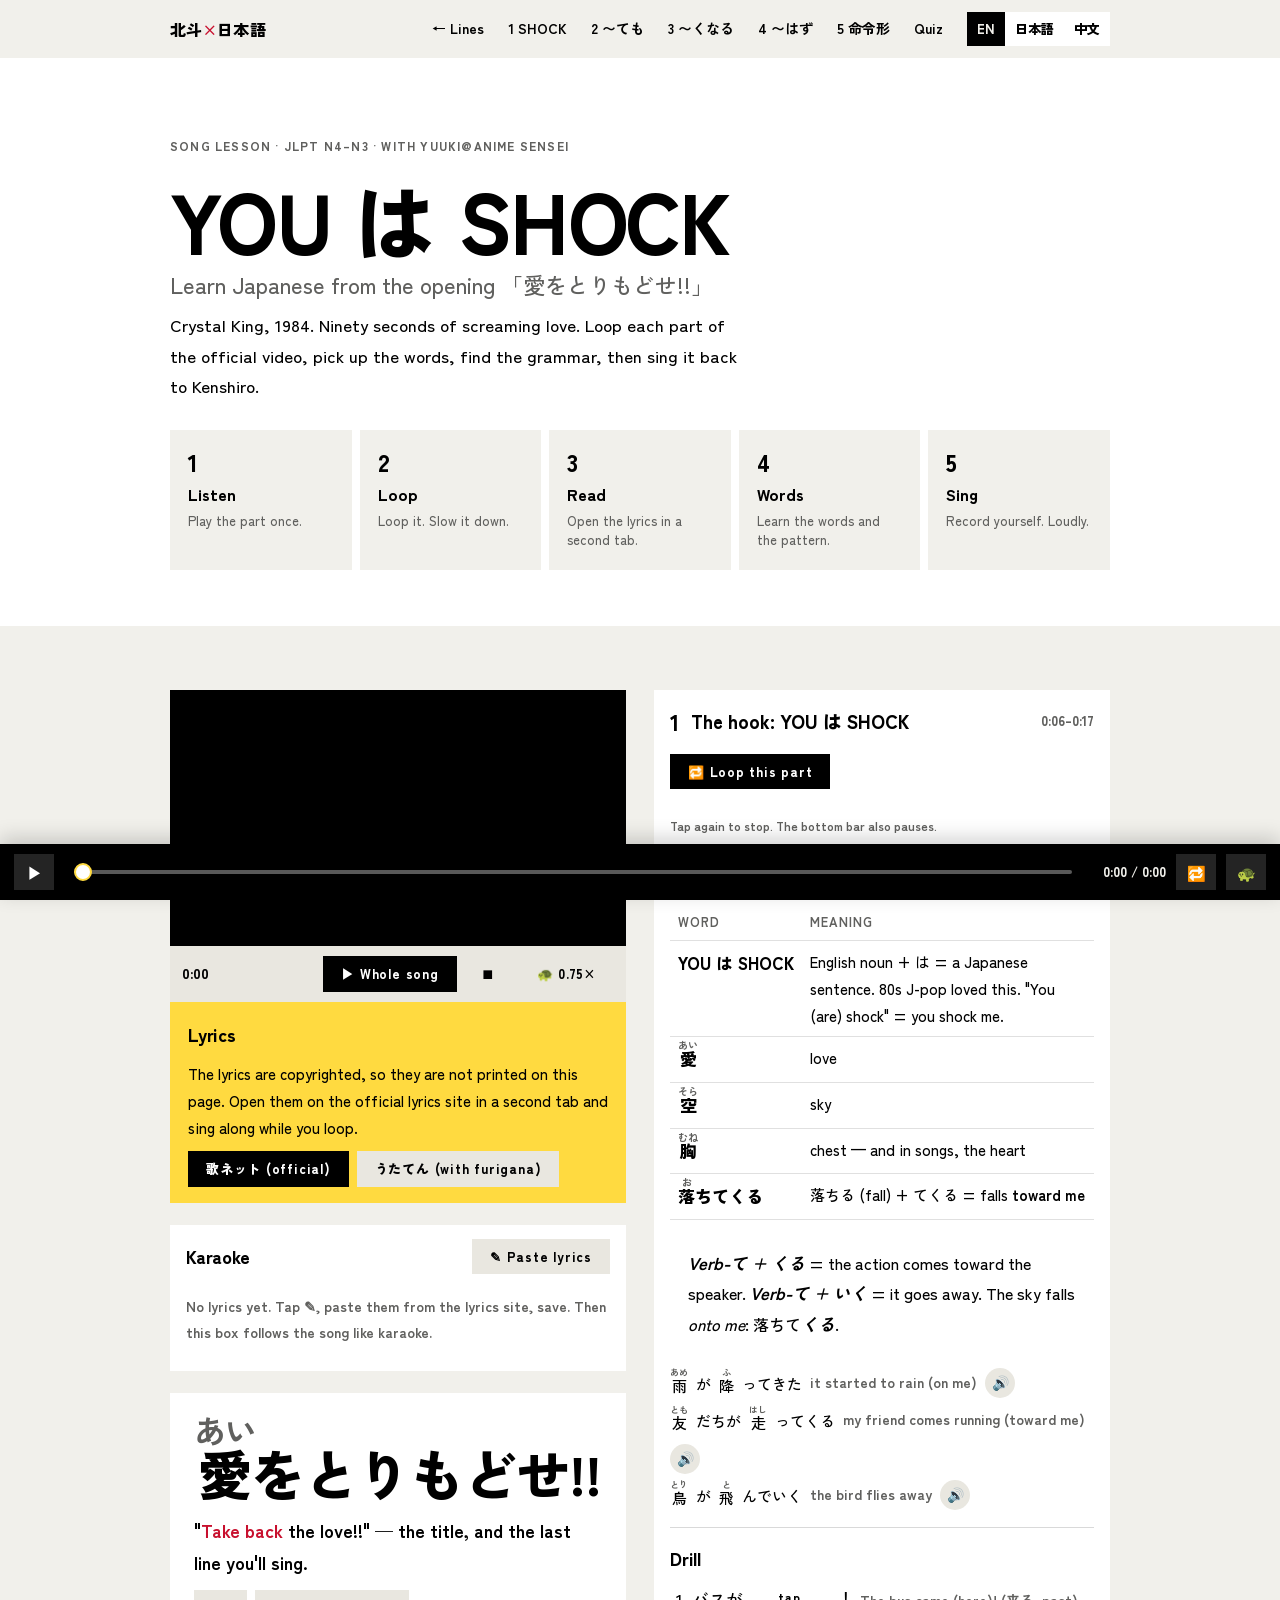
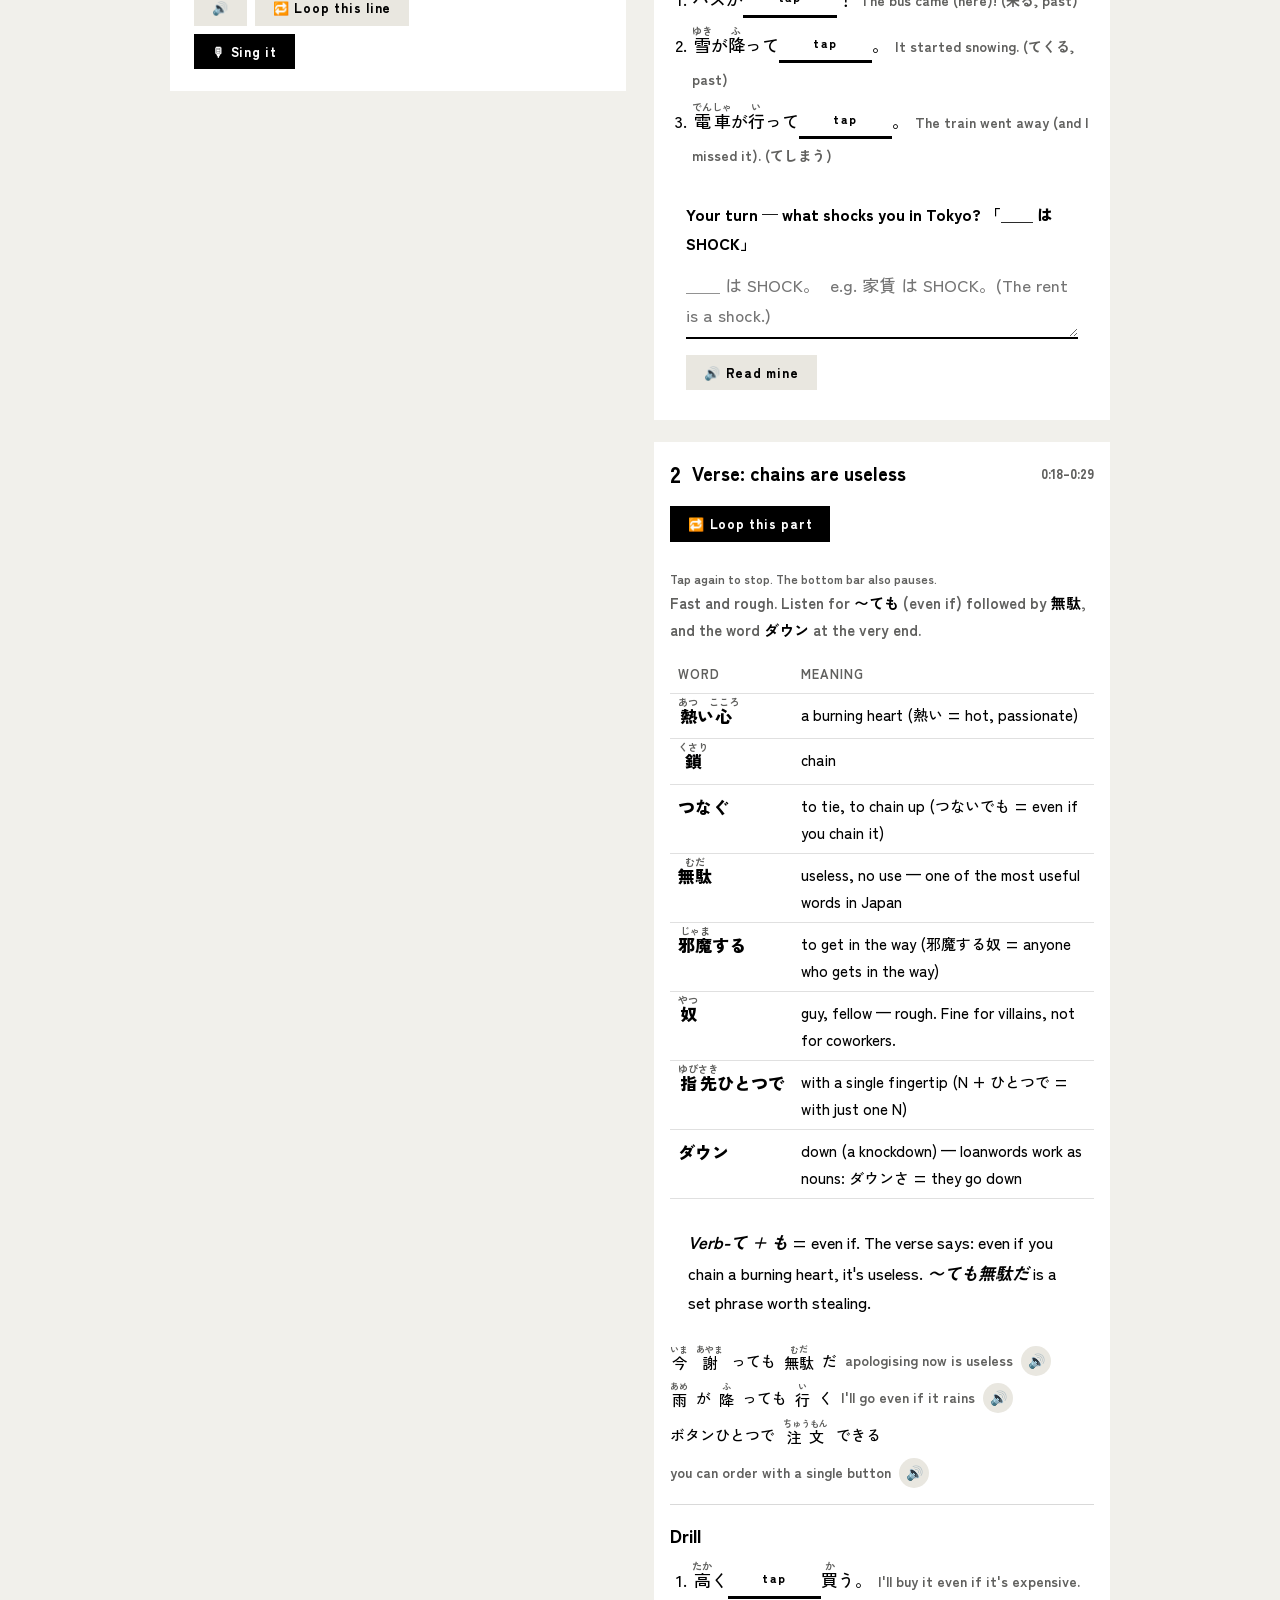
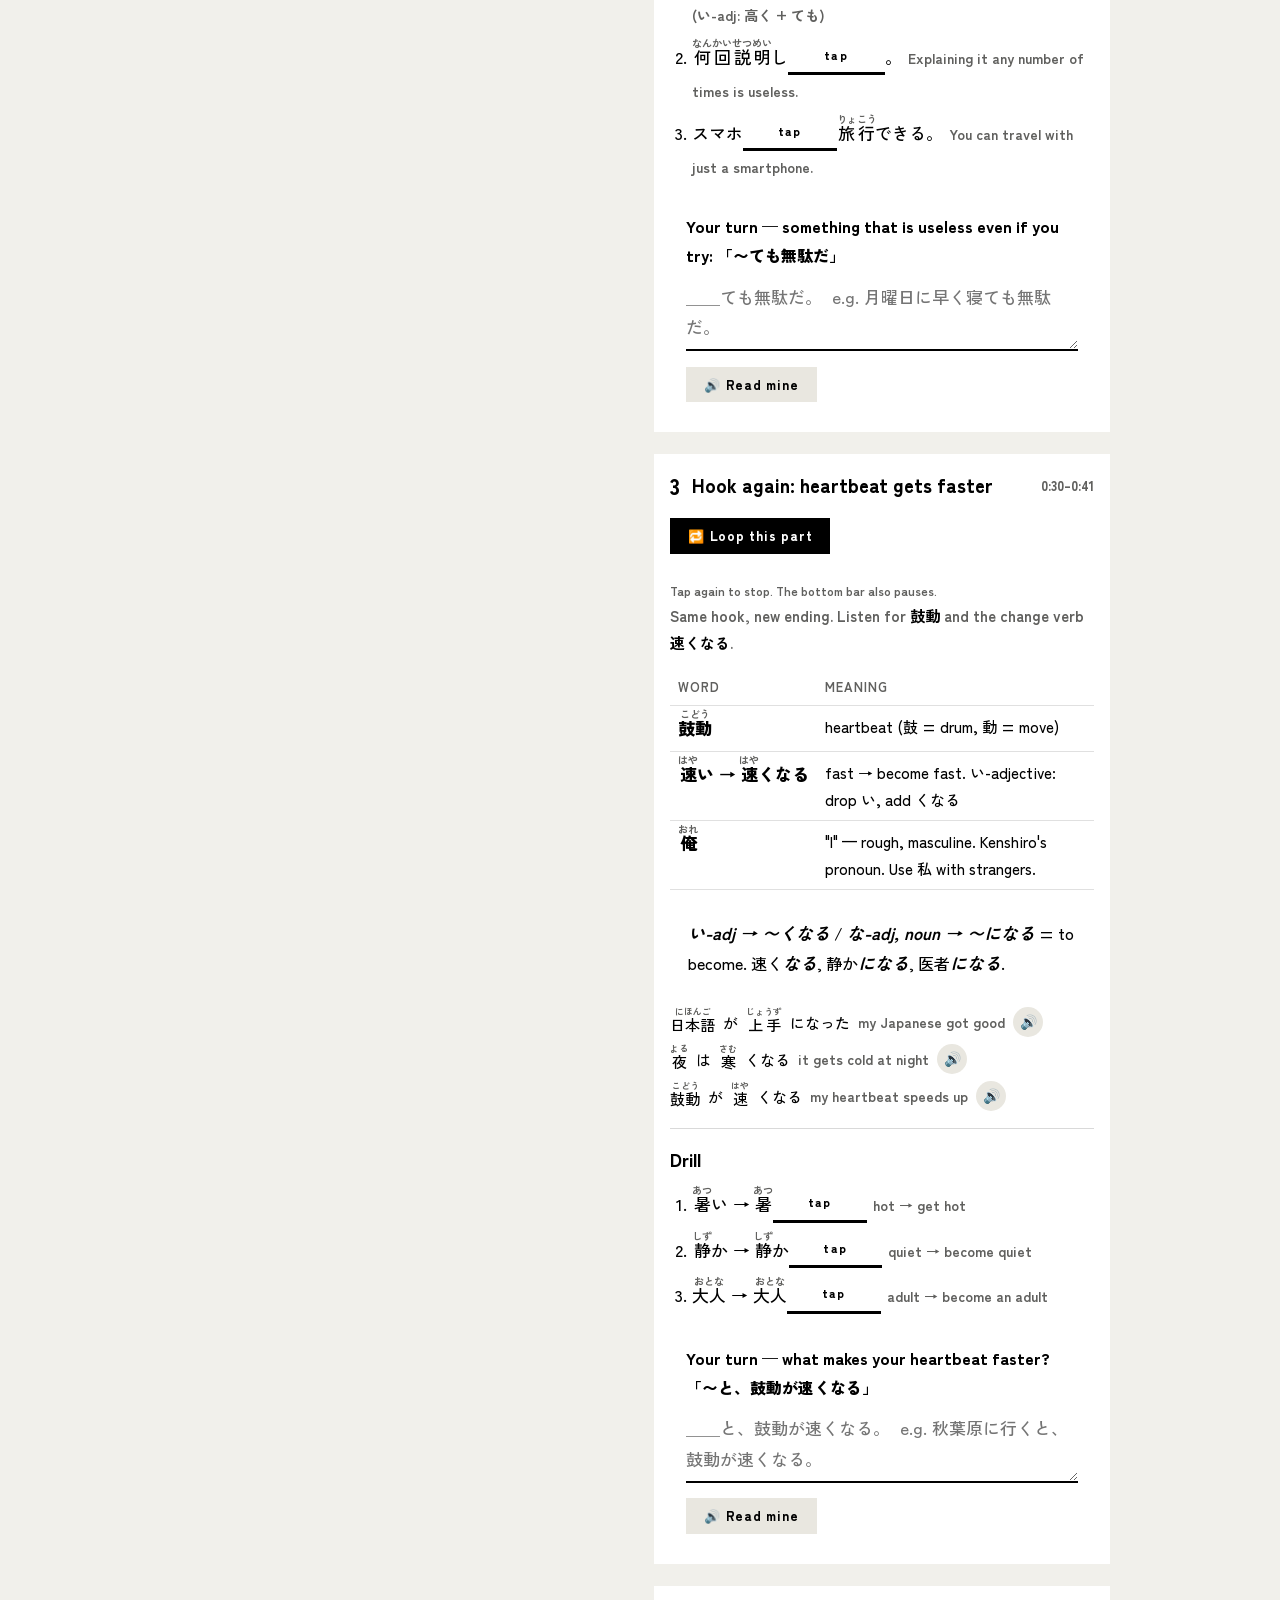
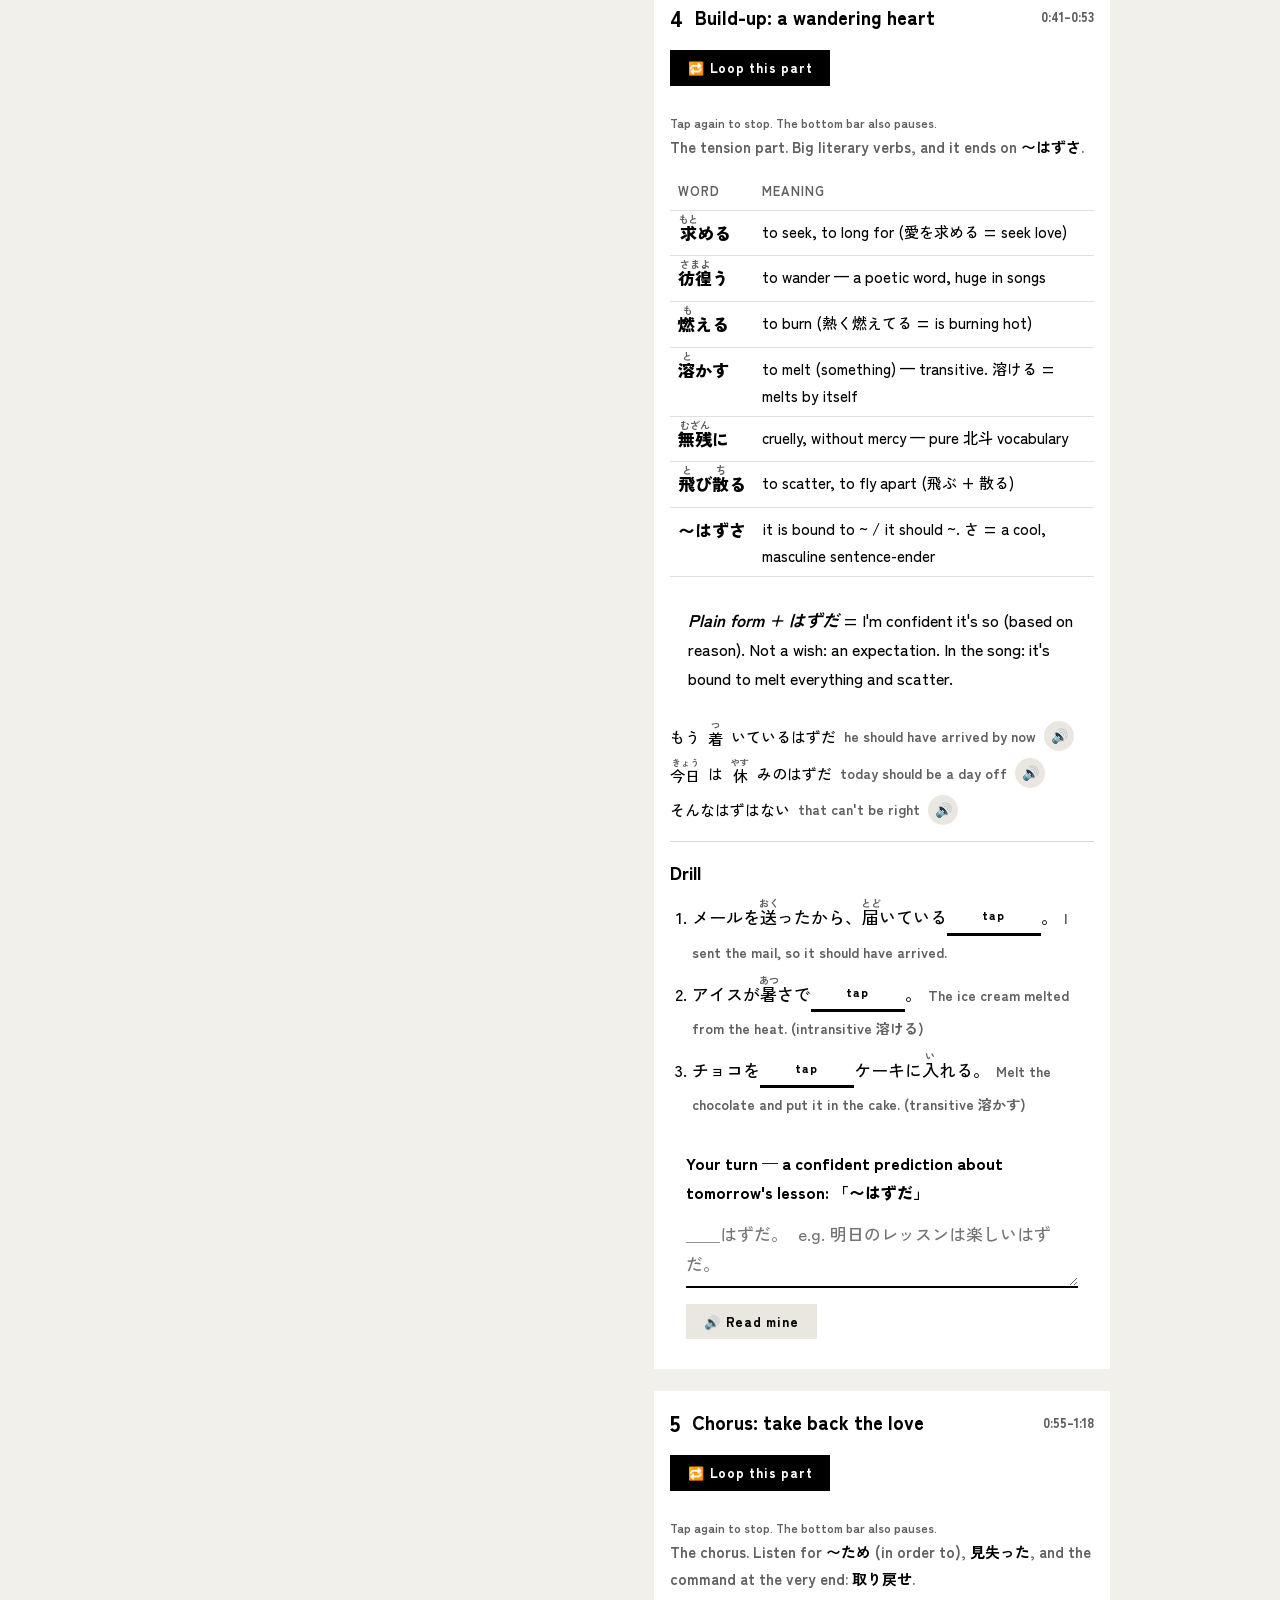
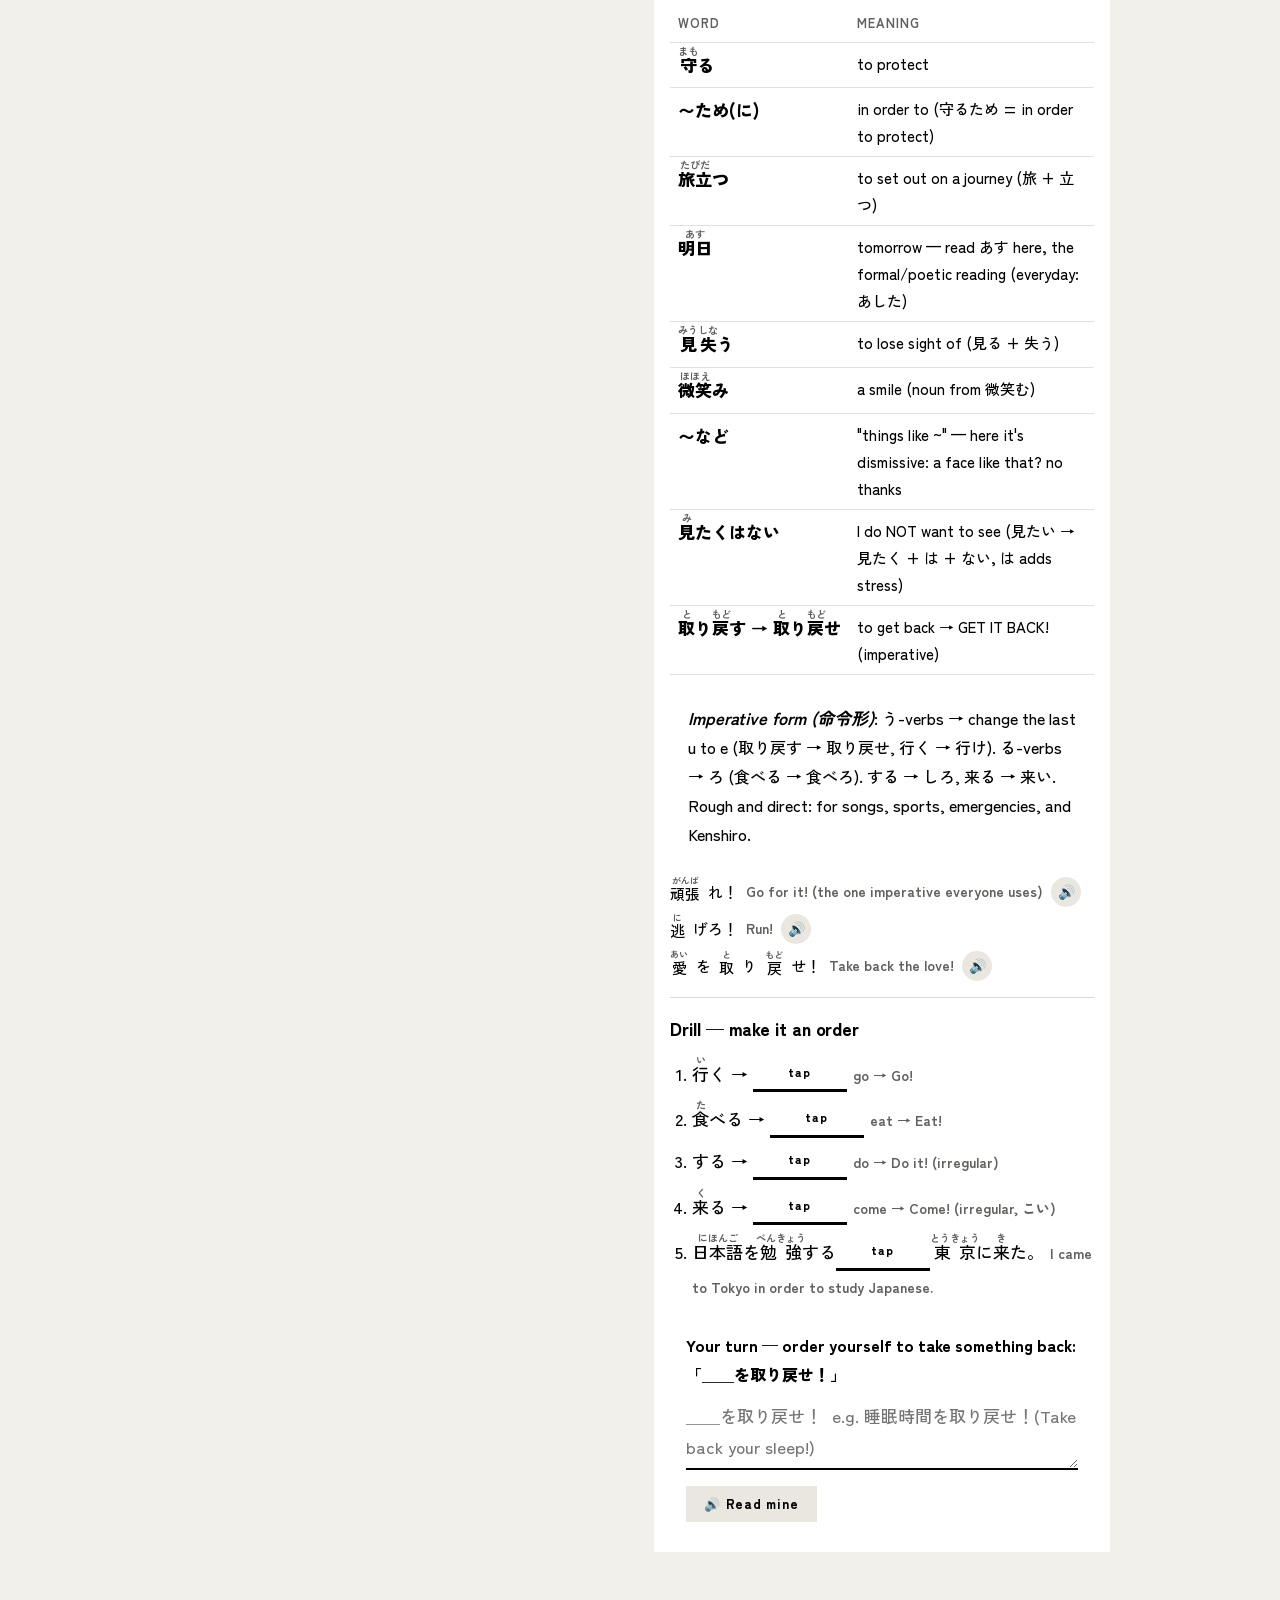
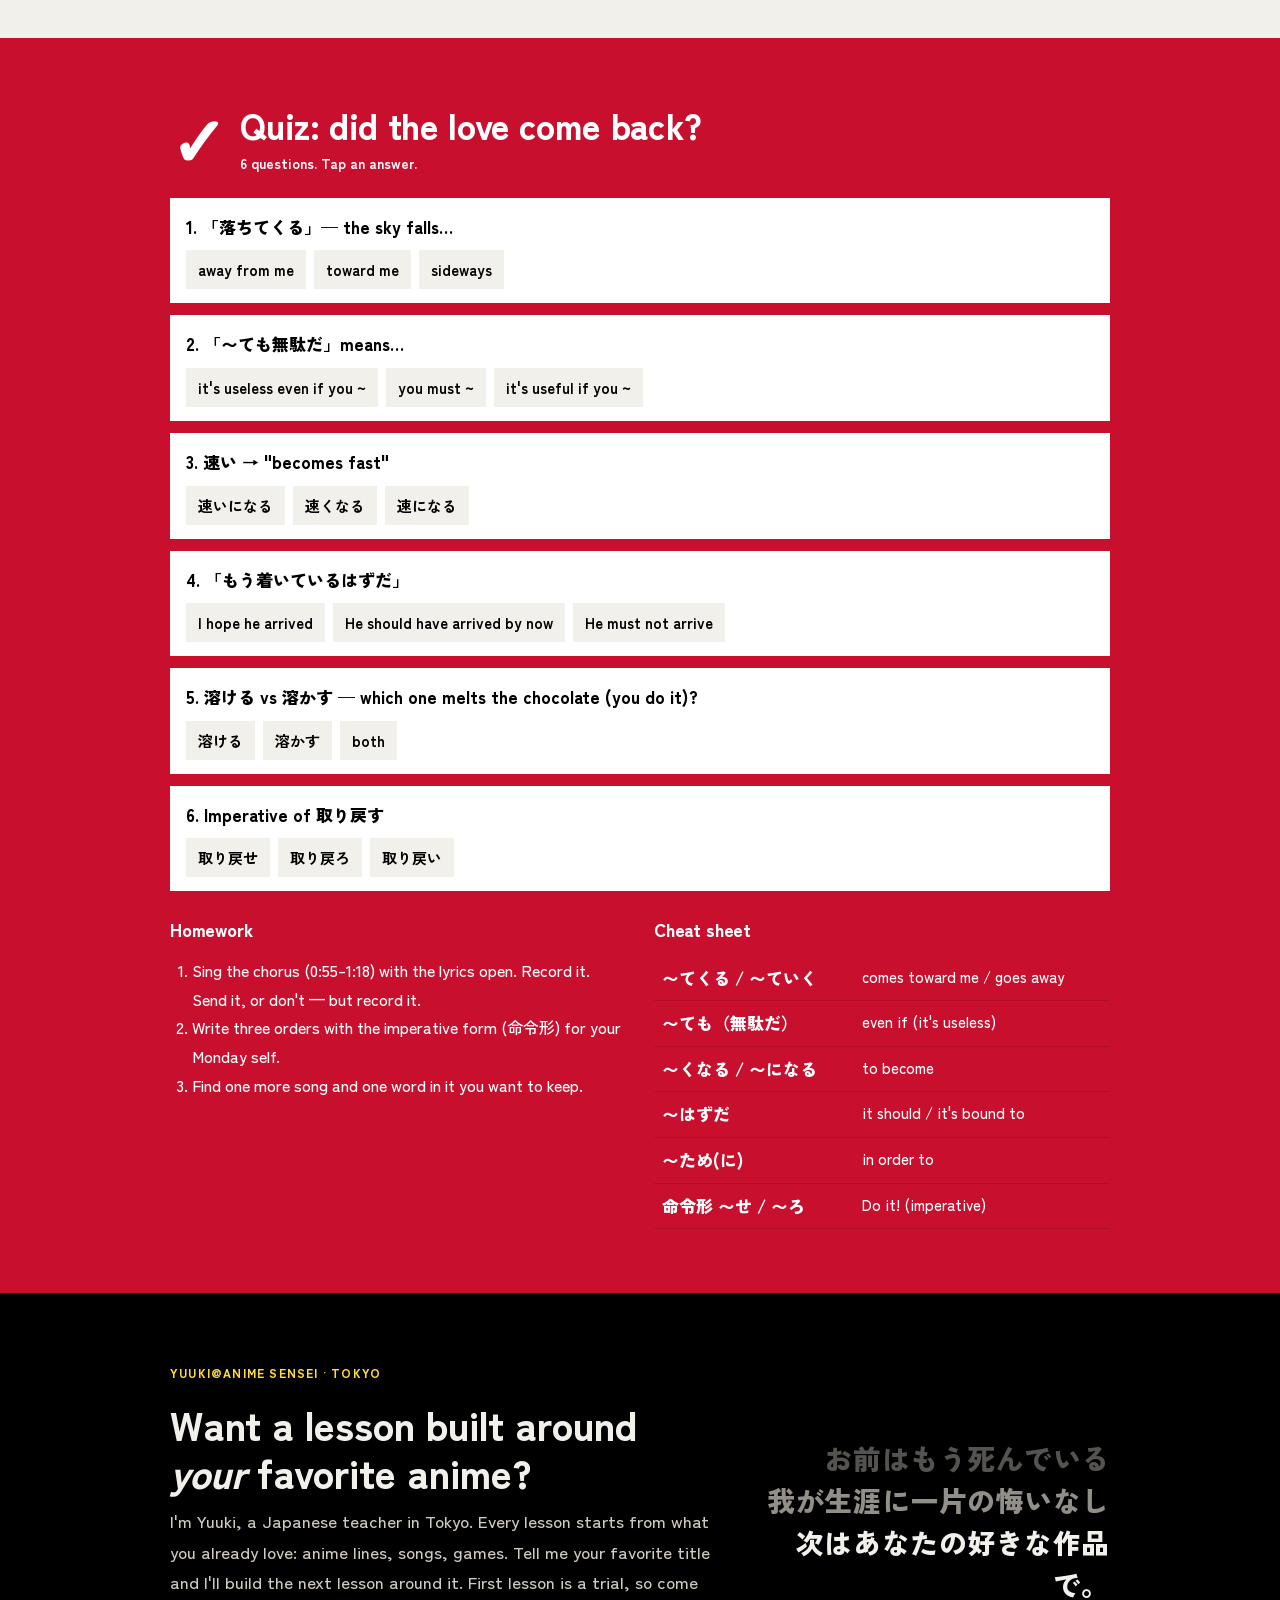
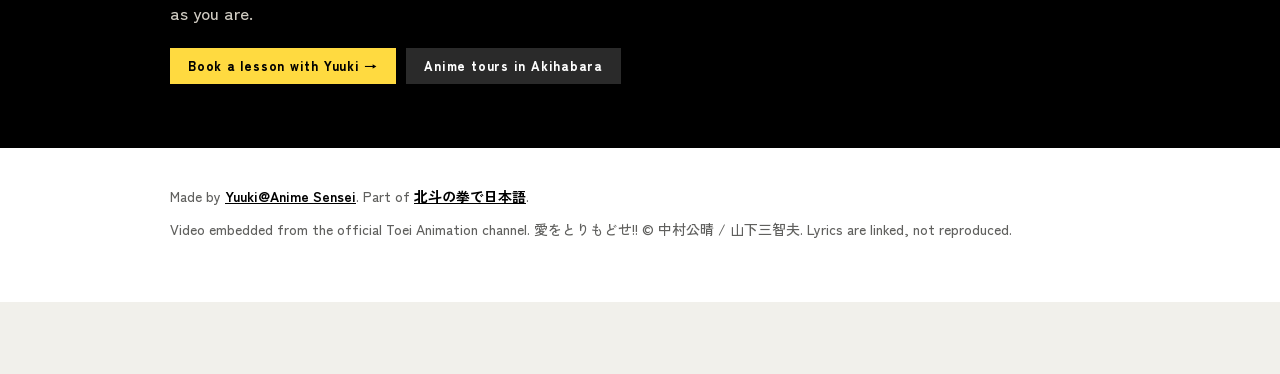
==== commit f78e45c3: "karaoke: accept lyric/translation line pairs (translation shown under each line)" ====
--- a/ai/index.html
+++ b/ai/index.html
@@ -68,6 +68,8 @@
 .kl:hover{color:var(--ink)}
 .kl.on{background:var(--gold);color:var(--ink);font-weight:900}
 .kl.done{color:rgba(0,0,0,.35)}
+.kl small{display:block;font-size:12.5px;font-weight:700;color:var(--sub);line-height:1.4}
+.kl.on small{color:var(--ink)}
 body{padding-bottom:72px}
 .dock{position:fixed;left:0;right:0;bottom:0;z-index:60;background:var(--ink);color:var(--paper);display:flex;align-items:center;gap:10px;padding:10px 14px;box-shadow:0 -6px 20px rgba(0,0,0,.18)}
 html[data-motif="b"] .dock{background:#000}
@@ -137,7 +139,7 @@
           <div class="kara-h"><h3 data-i18n="ui.kara">Karaoke</h3><span class="kara-n" id="karaCount"></span><button class="btn sm" id="karaEditBtn" data-i18n="ui.kara_edit">✎ Paste lyrics</button></div>
           <div class="kara-edit" id="karaEdit" hidden>
             <p data-i18n="ui.kara_p">Paste the lyrics here once (copy them from the lyrics site). They stay only in this browser and are never uploaded. One line per lyric line; the page then lights up the line being sung.</p>
-            <textarea id="karaText" rows="8"></textarea>
+            <textarea id="karaText" rows="8" placeholder="English line&#10;日本語訳（あれば・任意）&#10;&#10;English line&#10;日本語訳"></textarea>
             <div class="row"><button class="btn sm primary" id="karaSave" data-i18n="ui.kara_save">Save</button></div>
           </div>
           <div class="kara-lines" id="karaLines"><div class="kara-empty" data-i18n="ui.kara_empty">No lyrics yet. Tap ✎, paste them from the lyrics site, save. Then this box follows the song like karaoke.</div></div>
@@ -451,10 +453,15 @@
 const karaKey='kara-ai-wo-torimodose'; let karaIdx=-1;
 function karaRender(){
   const box=$('#karaLines'); if(!box)return;
-  const txt=(store.get(karaKey)||'').split(/\r?\n/).map(x=>x.trim()).filter(Boolean);
-  if(!txt.length){ $('#karaCount').textContent=''; return; }
-  box.innerHTML=txt.map((l,i)=>`<div class="kl" data-i="${i}">${l.replace(/</g,'&lt;')}</div>`).join('');
-  $('#karaCount').textContent=txt.length+' / '+KARA.length;
+  /* Accepts plain lines, or "lyric line / translation line" pairs: a line whose script differs from the song
+     language (e.g. Japanese under an English lyric) is attached to the previous line as its translation. */
+  const raw=(store.get(karaKey)||'').split(/\r?\n/).map(x=>x.trim()).filter(Boolean);
+  const isJa=x=>/[\u3040-\u30ff\u4e00-\u9fff]/.test(x), songJa=TTS_LANG.startsWith('ja');
+  const rows=[]; raw.forEach(l=>{ const tr=songJa?!isJa(l)&&/[A-Za-z]/.test(l):isJa(l); if(tr&&rows.length&&!rows[rows.length-1].tr)rows[rows.length-1].tr=l; else rows.push({l}); });
+  if(!rows.length){ $('#karaCount').textContent=''; return; }
+  const esc=x=>x.replace(/</g,'&lt;');
+  box.innerHTML=rows.map((r,i)=>`<div class="kl" data-i="${i}">${esc(r.l)}${r.tr?`<small>${esc(r.tr)}</small>`:''}</div>`).join('');
+  $('#karaCount').textContent=rows.length+' / '+KARA.length;
   $$('.kl').forEach(el=>el.onclick=()=>{const k=KARA[+el.dataset.i]; if(k&&P){stopLoop();P.seekTo(k[0],true);P.playVideo();}});
 }
 function karaTick(t){
